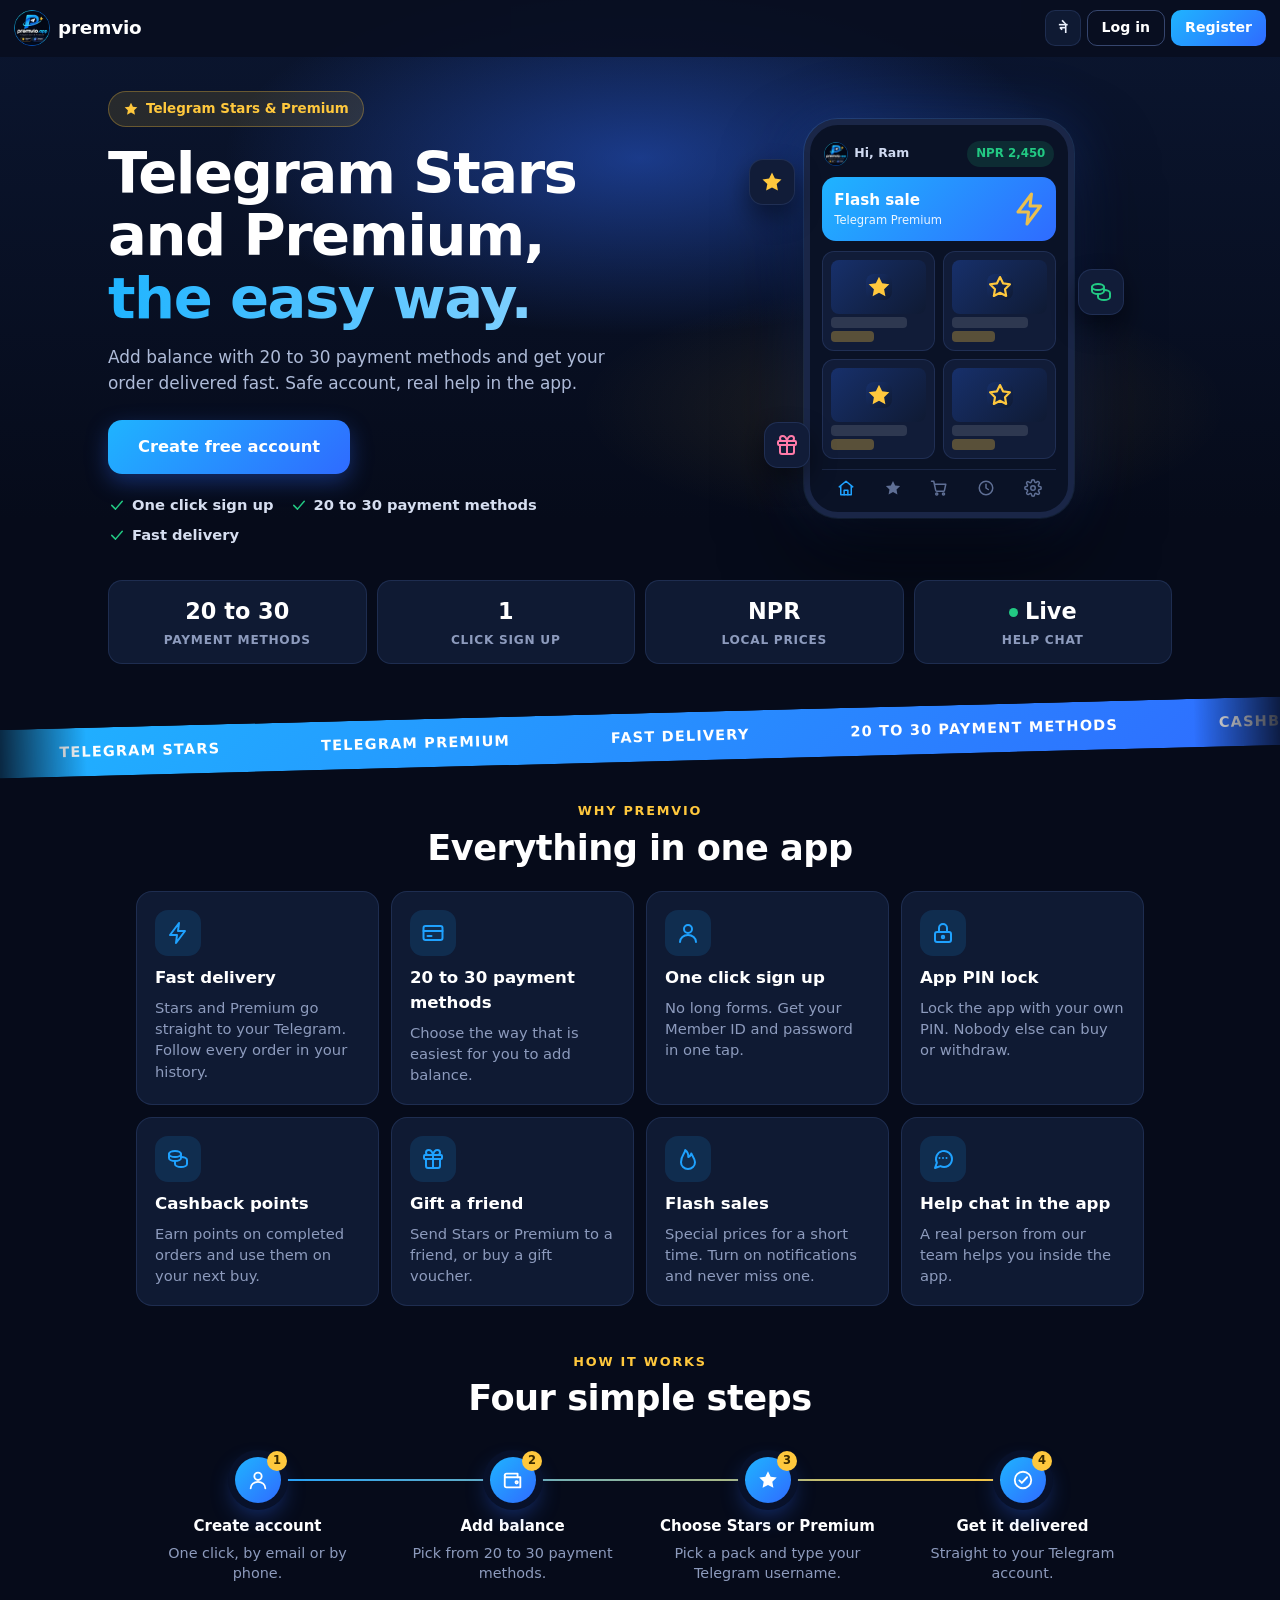
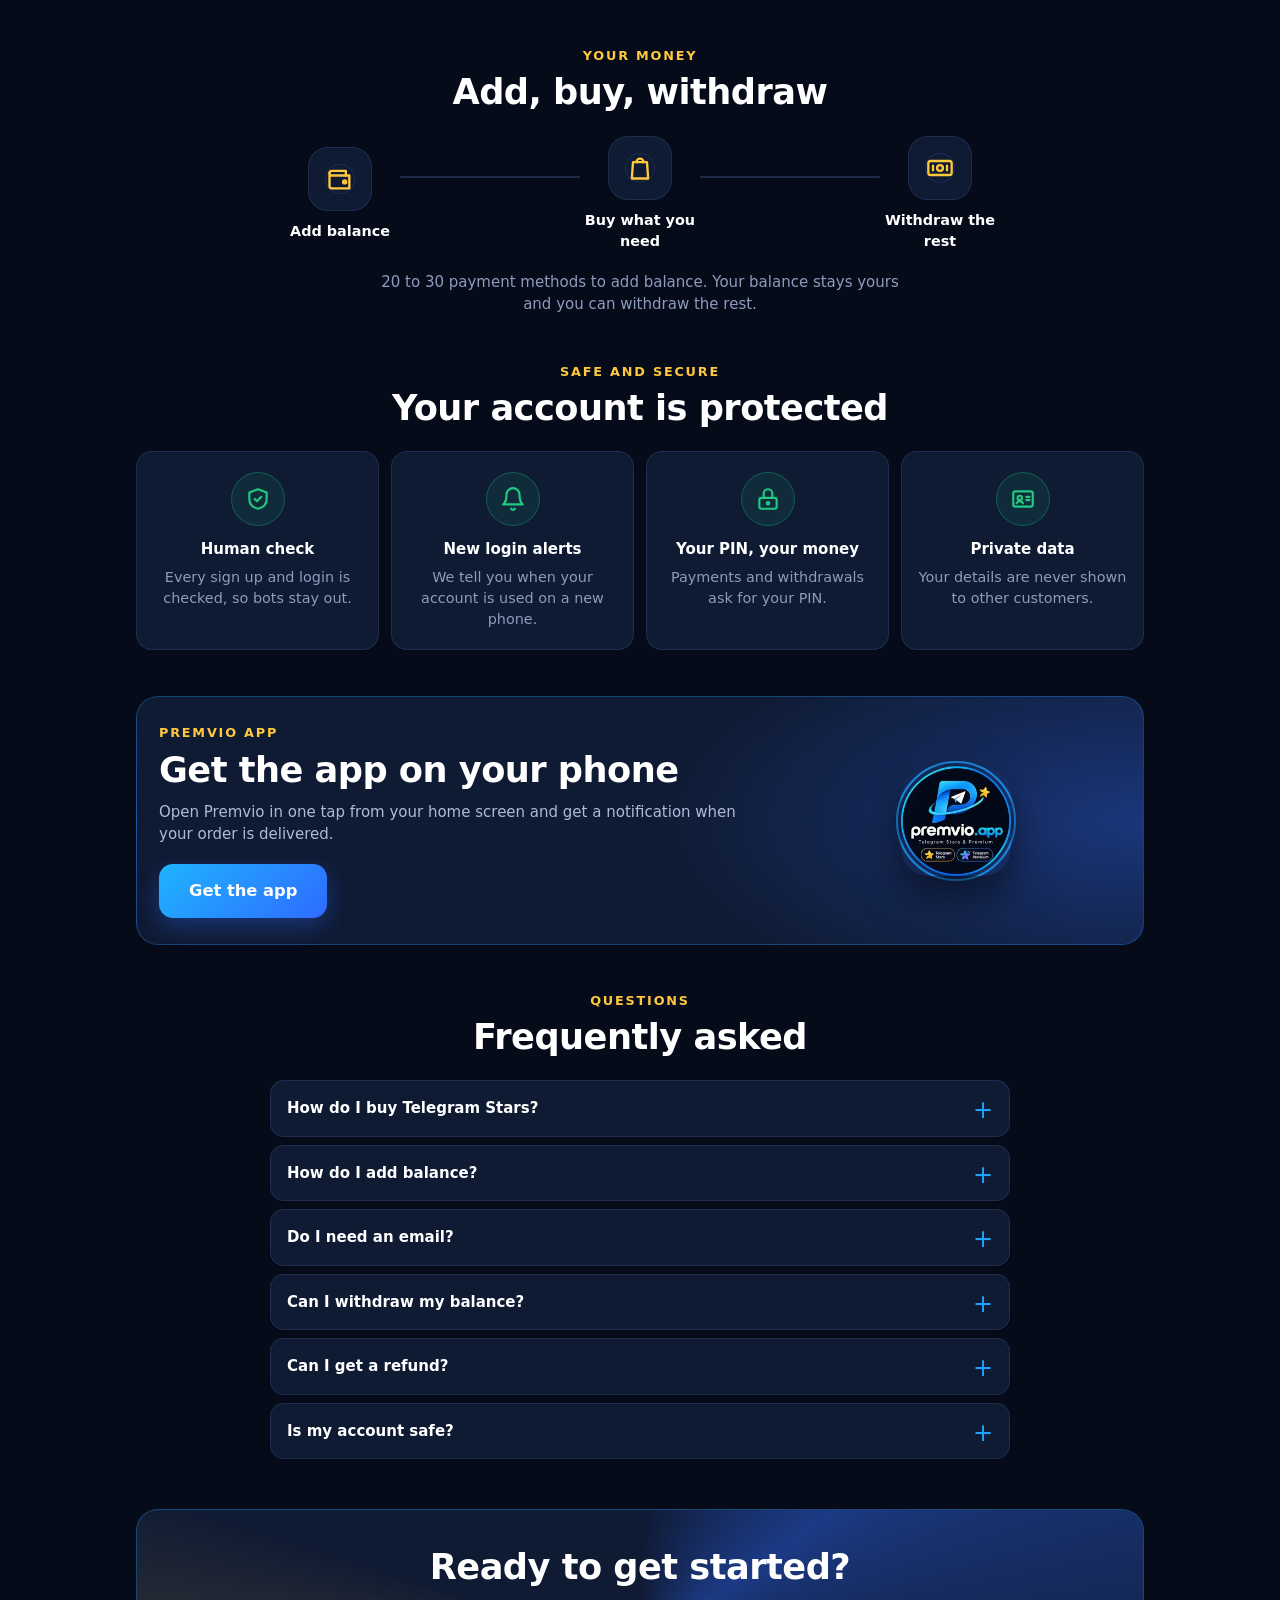
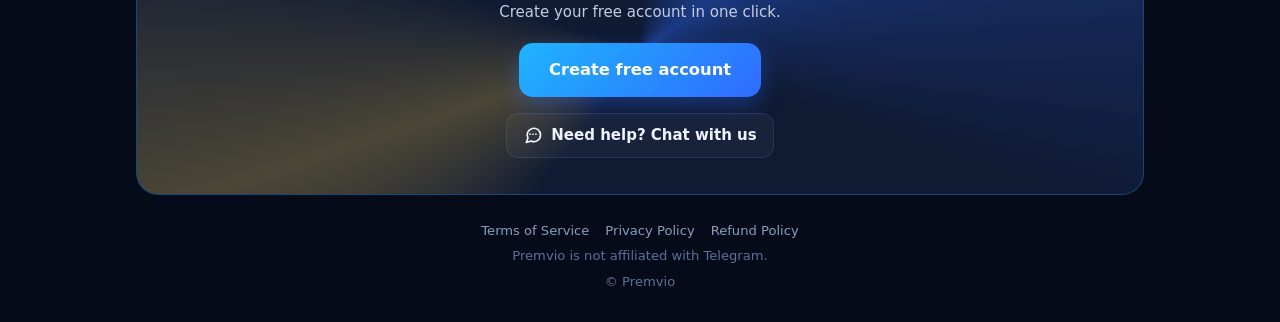
==== index.html @ 91a97bc5 "Add files via upload" ====
<!doctype html>
<html lang="en" data-theme="dark">
<head>
<meta charset="utf-8">
<meta http-equiv="Content-Security-Policy" content="default-src 'self'; script-src 'self' 'unsafe-inline' https://challenges.cloudflare.com https://cdn.jsdelivr.net; style-src 'self' 'unsafe-inline' https://fonts.googleapis.com; font-src 'self' data: https://fonts.gstatic.com; img-src 'self' data: blob: https:; connect-src 'self' https://ayectzhcjtlkehhkaqau.supabase.co wss://ayectzhcjtlkehhkaqau.supabase.co https://challenges.cloudflare.com https://cdn.jsdelivr.net; frame-src https://challenges.cloudflare.com; worker-src 'self'; manifest-src 'self'; object-src 'none'; base-uri 'self'; form-action 'self'">
<meta name="viewport" content="width=device-width, initial-scale=1, viewport-fit=cover">
<meta name="theme-color" content="#060b1a">
<link rel="icon" href="icon-192.png">
<link rel="apple-touch-icon" href="apple-touch-icon.png">
<link rel="preconnect" href="https://fonts.googleapis.com">
<link href="https://fonts.googleapis.com/css2?family=Plus+Jakarta+Sans:wght@400;600;700;800&display=swap" rel="stylesheet">
<style>body{background:#060b1a;color:#eef3ff}</style>
<script>
function pvOffline(){var r=document.getElementById('root');if(!r)return;r.innerHTML='<div class="offline-screen" style="min-height:80vh;display:grid;place-items:center;text-align:center;font-family:system-ui,sans-serif;color:#eef3ff"><div><svg viewBox="0 0 24 24" width="48" height="48" fill="none" stroke="#8d9bbd" stroke-width="2" stroke-linecap="round" stroke-linejoin="round"><path d="M2 2l20 20"/><path d="M8.5 16.4a5 5 0 0 1 7 0"/><path d="M5 12.9a10 10 0 0 1 5.2-2.8"/><path d="M19 12.9a10 10 0 0 0-2.6-1.8"/><path d="M2 8.8a15 15 0 0 1 4.2-2.7"/><path d="M22 8.8A15 15 0 0 0 11 4.4"/><circle cx="12" cy="20" r="1"/></svg><p style="margin:12px 0 0;font-weight:700">No internet connection</p></div></div>';window.pvDead=true;window.addEventListener('online',function(){location.reload();});}
function pvFatal(m){var r=document.getElementById('root');if(!r)return;var lg=window.PV_LOGO||'img/logo.png';r.innerHTML='<div class="oops-screen" style="min-height:85vh;display:grid;place-items:center;padding:24px 16px;text-align:center;font-family:system-ui,-apple-system,Segoe UI,Roboto,sans-serif;color:#eef3ff"><div style="width:100%;max-width:400px;padding:30px 22px 24px;border-radius:22px;background:#0f1a33;border:1px solid rgba(255,255,255,.08);box-shadow:0 20px 60px rgba(0,0,0,.3)"><img src="'+lg+'" alt="" style="display:block;margin:0 auto;width:76px;height:76px;object-fit:contain" onerror="this.remove()"><h2 style="margin:14px 0 8px;font-size:1.25rem">Oops! Something went wrong</h2><p style="margin:0 0 20px;color:#8d9bbd;line-height:1.5">Please try again. If it keeps happening, contact Premvio support.</p><button type="button" onclick="location.reload()" style="width:100%;padding:14px;border:0;border-radius:14px;background:linear-gradient(135deg,#1fa2ff,#2b6dff);color:#fff;font-weight:800;font-size:1rem;cursor:pointer">Try again</button><details style="margin-top:16px;text-align:left;color:#8d9bbd;font-size:.8rem"><summary style="cursor:pointer;text-align:center">Details</summary><p style="margin:8px 0 0;word-break:break-word;font-family:ui-monospace,Menlo,monospace">'+String(m).replace(/&/g,'&amp;').replace(/</g,'&lt;')+'</p></details></div></div>';window.pvDead=true;pvLogErr(m);}
function pvLogErr(m){try{var c=window.PV_CONFIG;if(!c||!c.SUPABASE_URL||!window.fetch)return;var k=c.SUPABASE_ANON_KEY,t=k;try{var j=JSON.parse(localStorage.getItem('premvio-customer-login')||'null');if(j&&j.access_token&&(!j.expires_at||j.expires_at*1000>Date.now()))t=j.access_token;}catch(e){}fetch(c.SUPABASE_URL+'/rest/v1/rpc/log_client_error',{method:'POST',headers:{'Content-Type':'application/json',apikey:k,Authorization:'Bearer '+t},body:JSON.stringify({p_page:'customer',p_message:String(m).slice(0,1000),p_url:String(location.href).slice(0,300),p_device:String(navigator.userAgent).slice(0,300)})}).catch(function(){});}catch(e){}}
window.addEventListener('error',function(e){if(e.message&&!window.pvDead)pvFatal(e.message+' — '+String(e.filename||'').split('/').pop()+' line '+e.lineno);},true);
window.addEventListener('unhandledrejection',function(e){var m=(e.reason&&e.reason.message)||String(e.reason);var net=!navigator.onLine||/fetch|network|load failed/i.test(m);if(net){if(!document.querySelector('#root .card, #root .app, #root .panel, #root .auth-wrap'))pvOffline();return;}if(!document.querySelector('#root .card, #root .app, #root .panel'))pvFatal(m);});
</script>
<style>
:root{--bg: #060b1a;--bg-2: #0b1328;--card: #0f1a33;--card-2: #142243;--line: rgba(120, 160, 255, .14);--text: #eef3ff;--muted: #8d9bbd;--blue: #1fa2ff;--blue-2: #2f6bff;--grad: linear-gradient(135deg, #1fb4ff 0%, #2f6bff 100%);--gold: #ffc83d;--green: #22c983;--red: #ff5d6c;--orange: #ff9f43;--radius: 16px;--shadow: 0 10px 30px rgba(0, 0, 0, .35);--nav-h: 68px;color-scheme:dark}:root[data-theme=light]{--bg: #f2f5fc;--bg-2: #e8eef9;--card: #ffffff;--card-2: #f4f7fe;--line: rgba(30, 60, 140, .12);--text: #0c1530;--muted: #5d6a8a;--shadow: 0 8px 24px rgba(20, 40, 100, .1);color-scheme:light}*{box-sizing:border-box;-webkit-tap-highlight-color:transparent}html,body{margin:0}body{font-family:Plus Jakarta Sans,system-ui,-apple-system,Segoe UI,Roboto,sans-serif;background:var(--bg);color:var(--text);font-size:15px;line-height:1.5;min-height:100vh}a{color:var(--blue);text-decoration:none}img{max-width:100%;display:block}h1,h2,h3{margin:0 0 .4em;line-height:1.2}h2{font-size:1.25rem}h3{font-size:1.05rem}p{margin:0 0 .6em}.muted{color:var(--muted)}.small{font-size:.85rem}.hidden{display:none!important}.row{display:flex;gap:10px;align-items:center}.row.wrap{flex-wrap:wrap}.between{justify-content:space-between}.grow{flex:1}.mt{margin-top:14px}.mb{margin-bottom:14px}.center{text-align:center}.mono{font-family:ui-monospace,SFMono-Regular,Menlo,monospace;letter-spacing:.04em}label{display:block;font-size:.85rem;color:var(--muted);margin:12px 0 6px;font-weight:600}input,select,textarea{width:100%;padding:13px 14px;border-radius:12px;border:1px solid var(--line);background:var(--bg-2);color:var(--text);font:inherit;outline:none;transition:border-color .15s,box-shadow .15s}textarea{min-height:96px;resize:vertical}input:focus,select:focus,textarea:focus{border-color:var(--blue);box-shadow:0 0 0 3px #1fa2ff2e}.btn{display:inline-flex;align-items:center;justify-content:center;gap:8px;padding:12px 18px;border-radius:12px;border:0;cursor:pointer;font:inherit;font-weight:700;color:#fff;background:var(--grad);transition:transform .1s,opacity .15s,filter .15s}.btn:hover{filter:brightness(1.08)}.btn:active{transform:scale(.98)}.btn:disabled{opacity:.55;cursor:not-allowed}.btn.block{width:100%}.btn.ghost{background:transparent;color:var(--text);border:1px solid var(--line)}.btn.soft{background:var(--card-2);color:var(--text)}.btn.gold{background:linear-gradient(135deg,#ffd45e,#ffaa1f);color:#241600}.btn.danger{background:var(--red)}.btn.success{background:var(--green)}.btn.sm{padding:8px 12px;font-size:.85rem;border-radius:10px}.icon-btn{width:42px;height:42px;border-radius:12px;border:1px solid var(--line);background:var(--card);color:var(--text);display:grid;place-items:center;cursor:pointer;position:relative}.icon-btn svg,.btn svg,.nav-item svg{width:20px;height:20px}.dot{position:absolute;top:6px;right:6px;min-width:16px;height:16px;padding:0 4px;border-radius:8px;background:var(--red);color:#fff;font-size:10px;font-weight:800;display:grid;place-items:center}.card{background:var(--card);border:1px solid var(--line);border-radius:var(--radius);padding:18px;box-shadow:var(--shadow)}.card+.card{margin-top:14px}.badge{display:inline-flex;align-items:center;gap:4px;font-size:.75rem;font-weight:700;padding:3px 10px;border-radius:999px;background:var(--card-2);color:var(--muted);text-transform:capitalize;white-space:nowrap}.badge.pending{background:#ff9f4326;color:var(--orange)}.badge.completed,.badge.approved,.badge.active{background:#22c98326;color:var(--green)}.badge.cancelled,.badge.rejected,.badge.expired,.badge.blocked{background:#ff5d6c26;color:var(--red)}.badge.admin{background:#ffc83d26;color:var(--gold)}.badge.agent{background:#1fa2ff26;color:var(--blue)}.auth-wrap{min-height:100vh;display:grid;place-items:center;padding:24px 16px}.auth-box{width:100%;max-width:420px}.auth-logo{width:132px;margin:0 auto 12px;filter:drop-shadow(0 10px 30px rgba(31,162,255,.35))}.tabs{display:flex;background:var(--bg-2);border-radius:12px;padding:4px;margin-bottom:8px}.tabs button{flex:1;border:0;background:transparent;color:var(--muted);padding:10px;border-radius:9px;font:inherit;font-weight:700;cursor:pointer}.tabs button.on{background:var(--card);color:var(--text);box-shadow:var(--shadow)}.captcha{display:flex;gap:10px;align-items:center}.captcha .q{flex:0 0 auto;padding:12px 14px;border-radius:12px;background:var(--card-2);font-weight:800;letter-spacing:.05em;user-select:none;border:1px dashed var(--line)}.link-btn{background:none;border:0;color:var(--blue);font:inherit;cursor:pointer;padding:0;font-weight:600}.app{max-width:560px;margin:0 auto;padding:0 16px calc(var(--nav-h) + 28px)}.topbar{position:sticky;top:0;z-index:20;display:flex;align-items:center;gap:12px;padding:12px 0;background:linear-gradient(var(--bg) 70%,transparent)}.topbar img{width:40px;height:40px}.topbar .title{font-weight:800;font-size:1.15rem}.view{animation:fade .25s ease}@keyframes fade{0%{opacity:0;transform:translateY(6px)}to{opacity:1;transform:none}}.bottom-nav{position:fixed;left:0;right:0;bottom:0;z-index:30;height:calc(var(--nav-h) + env(safe-area-inset-bottom));padding-bottom:env(safe-area-inset-bottom);background:var(--card);border-top:1px solid var(--line);display:flex;justify-content:center}.bottom-nav .inner{display:flex;width:100%;max-width:560px}.nav-item{flex:1;display:flex;flex-direction:column;align-items:center;justify-content:center;gap:3px;background:none;border:0;color:var(--muted);font:inherit;font-size:.72rem;font-weight:700;cursor:pointer}.nav-item.on{color:var(--blue)}.nav-item.on svg{filter:drop-shadow(0 0 8px rgba(31,162,255,.6))}.balance-card{position:relative;overflow:hidden;border-radius:22px;padding:20px;color:#fff;background:radial-gradient(circle at 85% 10%,rgba(255,200,61,.35),transparent 40%),var(--grad);box-shadow:0 16px 40px #2f6bff59}.balance-card .label{opacity:.85;font-size:.85rem;font-weight:600}.balance-card .amount{font-size:2rem;font-weight:800;margin:4px 0 12px;letter-spacing:-.02em}.balance-card .btn{background:#ffffff2e;backdrop-filter:blur(6px)}.balance-card .member{font-size:.8rem;opacity:.9}.products{display:grid;grid-template-columns:repeat(2,1fr);gap:12px}.product{background:var(--card);border:1px solid var(--line);border-radius:var(--radius);overflow:hidden;cursor:pointer;transition:transform .15s,border-color .15s;text-align:left;padding:0;color:inherit;font:inherit}.product:hover{transform:translateY(-2px);border-color:var(--blue)}.product .ph{aspect-ratio:1;background:var(--card-2);display:grid;place-items:center;overflow:hidden}.product .ph img{width:100%;height:100%;object-fit:cover}.product .info{padding:10px 12px 12px}.product .name{font-weight:700;font-size:.92rem;display:-webkit-box;-webkit-line-clamp:2;-webkit-box-orient:vertical;overflow:hidden}.product .price{color:var(--gold);font-weight:800;margin-top:4px}.feature{display:flex;gap:14px}.feature img{width:72px;height:72px;border-radius:12px;object-fit:cover;flex:0 0 auto}.list-item{display:flex;align-items:center;gap:12px;padding:12px 0;border-bottom:1px solid var(--line)}.list-item:last-child{border-bottom:0}.list-item .ic{width:40px;height:40px;border-radius:12px;display:grid;place-items:center;flex:0 0 auto;background:var(--card-2);font-size:1.1rem}.amt-pos{color:var(--green);font-weight:800;white-space:nowrap}.amt-neg{color:var(--red);font-weight:800;white-space:nowrap}.chips{display:flex;gap:8px;overflow-x:auto;padding-bottom:4px;margin-bottom:12px}.chip{border:1px solid var(--line);background:var(--card);color:var(--muted);padding:7px 14px;border-radius:999px;font:inherit;font-size:.85rem;font-weight:700;cursor:pointer;white-space:nowrap}.chip.on{background:var(--grad);color:#fff;border-color:transparent}.code-box{text-align:center;padding:18px;border-radius:16px;border:2px dashed var(--gold);background:#ffc83d0f}.code-box .code{font-size:2rem;font-weight:800;letter-spacing:.18em;color:var(--gold)}.setting-row{display:flex;align-items:center;justify-content:space-between;gap:12px;padding:12px 0;border-bottom:1px solid var(--line)}.setting-row:last-child{border-bottom:0}.switch{position:relative;width:50px;height:28px;flex:0 0 auto}.switch input{opacity:0;width:0;height:0}.switch span{position:absolute;inset:0;background:var(--card-2);border:1px solid var(--line);border-radius:999px;cursor:pointer;transition:.2s}.switch span:after{content:"";position:absolute;width:22px;height:22px;left:2px;top:2px;border-radius:50%;background:#fff;transition:.2s}.switch input:checked+span{background:var(--blue)}.switch input:checked+span:after{transform:translate(22px)}.empty{text-align:center;color:var(--muted);padding:34px 10px}.empty .big{font-size:2.2rem;margin-bottom:6px}.modal-bg{position:fixed;inset:0;z-index:100;background:#020612b8;display:flex;align-items:flex-end;justify-content:center;animation:fadeBg .2s}@keyframes fadeBg{0%{opacity:0}}.modal{width:100%;max-width:560px;max-height:92vh;overflow-y:auto;background:var(--card);border:1px solid var(--line);border-radius:22px 22px 0 0;padding:20px 18px calc(20px + env(safe-area-inset-bottom));animation:up .25s ease}@keyframes up{0%{transform:translateY(40px);opacity:0}}@media(min-width:700px){.modal-bg{align-items:center}.modal{border-radius:22px}}.modal .close{float:right}.modal .hero{width:100%;max-height:300px;object-fit:cover;border-radius:14px;margin-bottom:14px}#toasts{position:fixed;top:14px;left:50%;transform:translate(-50%);z-index:200;display:grid;gap:8px;width:min(92vw,420px)}.toast{background:var(--card);color:var(--text);border:1px solid var(--line);border-left:4px solid var(--blue);padding:12px 14px;border-radius:12px;box-shadow:var(--shadow);font-weight:600;animation:up .2s}.toast.error{border-left-color:var(--red)}.toast.success{border-left-color:var(--green)}.loader{width:28px;height:28px;border:3px solid var(--line);border-top-color:var(--blue);border-radius:50%;animation:spin .8s linear infinite;margin:30px auto}@keyframes spin{to{transform:rotate(360deg)}}.panel{display:flex;min-height:100vh}.sidebar{width:250px;flex:0 0 auto;background:var(--card);border-right:1px solid var(--line);padding:18px 12px;position:sticky;top:0;height:100vh;overflow-y:auto}.sidebar .brand{display:flex;align-items:center;gap:10px;padding:0 8px 18px;font-weight:800}.sidebar .brand img{width:40px}.side-link{display:flex;align-items:center;gap:10px;width:100%;padding:11px 12px;border-radius:10px;border:0;background:none;color:var(--muted);font:inherit;font-weight:700;cursor:pointer;text-align:left}.side-link:hover{background:var(--card-2);color:var(--text)}.side-link.on{background:var(--grad);color:#fff}.side-link .count{margin-left:auto;background:var(--red);color:#fff;border-radius:999px;font-size:.7rem;padding:1px 7px}.panel-main{flex:1;min-width:0;padding:22px}.panel-top{display:flex;align-items:center;gap:12px;margin-bottom:18px}.panel-top h1{font-size:1.4rem;margin:0}.menu-btn{display:none}.stats{display:grid;grid-template-columns:repeat(auto-fill,minmax(180px,1fr));gap:12px}.stat{background:var(--card);border:1px solid var(--line);border-radius:var(--radius);padding:16px}.stat .k{color:var(--muted);font-size:.8rem;font-weight:700}.stat .v{font-size:1.5rem;font-weight:800;margin-top:4px}.table-wrap{overflow-x:auto;border-radius:var(--radius);border:1px solid var(--line);background:var(--card)}table{width:100%;border-collapse:collapse;font-size:.9rem}th,td{padding:11px 12px;text-align:left;border-bottom:1px solid var(--line);vertical-align:middle}th{color:var(--muted);font-size:.75rem;text-transform:uppercase;letter-spacing:.05em;background:var(--card-2);white-space:nowrap}tr:last-child td{border-bottom:0}td .btn+.btn{margin-left:6px}.thumb{width:44px;height:44px;border-radius:10px;object-fit:cover;background:var(--card-2)}.toolbar{display:flex;gap:10px;flex-wrap:wrap;align-items:center;margin-bottom:14px}.toolbar input,.toolbar select{width:auto;flex:1;min-width:160px}.grid-2{display:grid;grid-template-columns:1fr 1fr;gap:12px}@media(max-width:860px){.sidebar{position:fixed;left:0;top:0;z-index:50;transform:translate(-100%);transition:transform .25s;box-shadow:var(--shadow)}.sidebar.open{transform:none}.menu-btn{display:grid}.panel-main{padding:16px}.grid-2{grid-template-columns:1fr}}.qr-box{background:#fff;border-radius:14px;padding:12px;width:220px;height:220px;margin:10px auto;display:grid;place-items:center}.qr-box img{width:196px;height:196px}.otp{font-family:ui-monospace,Menlo,monospace;font-size:1.6rem;letter-spacing:.5em;text-align:center}.steps{padding-left:20px;margin:8px 0}.steps li{margin:6px 0}.doc-preview{margin-top:10px;border-radius:12px;max-height:220px;object-fit:contain;background:var(--bg-2);width:100%}.sec-ask{text-align:center;padding:16px 12px;border:1px solid rgba(255,92,92,.45);background:#ff5c5c12;border-radius:14px}.sec-ask .big{font-size:2rem}.sec-ask b{display:block;color:var(--red);font-size:1.02rem;margin-top:4px}.photo-ask{border:1px dashed var(--orange);background:#ff9f4312;border-radius:12px;padding:12px;margin-top:12px}.badge.refunded{background:#1fa2ff26;color:var(--blue)}.badge.requested{background:#ff9f4326;color:var(--orange)}.refund-box{margin-top:6px;padding:8px 10px;border-radius:10px;background:var(--card-2);font-size:.82rem}.search-box{position:relative;margin:10px 0 14px}.search-box svg{position:absolute;left:13px;top:50%;transform:translateY(-50%);width:18px;height:18px;color:var(--muted);pointer-events:none}.search-box input{padding-left:40px;padding-right:40px}.search-box .clear{position:absolute;right:6px;top:50%;transform:translateY(-50%);width:32px;height:32px;border:0;border-radius:8px;background:transparent;color:var(--muted);cursor:pointer;display:grid;place-items:center}.search-box .clear svg{position:static;transform:none}.ac{position:relative}.ac-list{position:absolute;left:0;right:0;top:calc(100% + 4px);z-index:60;max-height:240px;overflow-y:auto;background:var(--card);border:1px solid var(--line);border-radius:12px;box-shadow:var(--shadow);padding:4px}.ac-item{display:block;width:100%;text-align:left;padding:10px 12px;border:0;background:none;color:var(--text);font:inherit;border-radius:9px;cursor:pointer}.ac-item:hover,.ac-item.on{background:var(--card-2)}.ac-item b{color:var(--blue)}.ac-empty{padding:10px 12px;color:var(--muted);font-size:.9rem}.btn.deposit{background:linear-gradient(135deg,#2ee59d,#16b46f);color:#04220f}.btn.withdraw{background:linear-gradient(135deg,#ff6b78,#e23a4b);color:#fff}.money-actions{display:grid;grid-template-columns:1fr 1fr;gap:10px}.bars{display:flex;align-items:flex-end;gap:8px;height:170px;padding:10px 4px 0}.bars .b{flex:1;display:flex;flex-direction:column;align-items:center;justify-content:flex-end;height:100%;gap:6px;min-width:0}.bars .col{width:100%;max-width:38px;border-radius:8px 8px 3px 3px;background:var(--grad);min-height:3px;position:relative}.bars .val{font-size:.68rem;color:var(--muted);font-weight:700;white-space:nowrap}.bars .day{font-size:.7rem;color:var(--muted)}.field-row{border:1px solid var(--line);border-radius:12px;padding:12px;margin-top:10px;background:var(--bg-2)}.field-row .row input,.field-row .row select{padding:10px 12px}.info-grid{display:grid;grid-template-columns:repeat(auto-fill,minmax(160px,1fr));gap:10px}.info-grid div{background:var(--card-2);border-radius:12px;padding:10px 12px}.info-grid .k{font-size:.75rem;color:var(--muted);font-weight:700}.info-grid .v{font-weight:700;word-break:break-word}.kv{font-size:.82rem}.kv span{color:var(--muted)}.back-link{display:inline-flex;align-items:center;gap:6px;margin-bottom:12px}.agent-ui{--bg: #0a0e13;--bg-2: #0f151c;--card: #121a22;--card-2: #19232d;--line: rgba(110, 231, 190, .13);--text: #e8f1ee;--muted: #84968f;--blue: #14d9a4;--blue-2: #0ea5a4;--grad: linear-gradient(135deg, #19e3ad 0%, #0ea5a4 100%);--radius: 12px;--shadow: 0 8px 22px rgba(0, 0, 0, .4);--mono: "JetBrains Mono", ui-monospace, SFMono-Regular, Menlo, monospace;font-family:Space Grotesk,system-ui,sans-serif;background:radial-gradient(1200px 500px at 100% -10%,rgba(20,217,164,.08),transparent 60%),repeating-linear-gradient(0deg,transparent 0 31px,rgba(255,255,255,.018) 31px 32px),var(--bg);background-attachment:fixed}.agent-ui .mono,.agent-ui .num,.agent-ui .amt-pos,.agent-ui .amt-neg{font-family:var(--mono);letter-spacing:0}.agent-ui .card{border-radius:12px;box-shadow:none}.agent-ui .btn{border-radius:10px;letter-spacing:.01em}.agent-ui input,.agent-ui select{border-radius:10px}.agent-ui .auth-logo{filter:drop-shadow(0 10px 30px rgba(20,217,164,.3))}.agent-ui .tabs{background:transparent;border-bottom:1px solid var(--line);border-radius:0;padding:0;gap:4px}.agent-ui .tabs button{border-radius:0;padding:12px 4px;white-space:nowrap;border-bottom:2px solid transparent;font-weight:600}.agent-ui .tabs button.on{background:transparent;box-shadow:none;color:var(--blue);border-bottom-color:var(--blue)}.desk-head{display:flex;align-items:center;gap:12px;padding:14px 0 12px;position:sticky;top:0;z-index:20;background:linear-gradient(var(--bg) 75%,transparent)}.desk-head img{width:38px;height:38px}.desk-tag{font-family:var(--mono);font-size:.66rem;font-weight:800;letter-spacing:.16em;color:#04140f;background:var(--grad);padding:3px 8px;border-radius:6px}.desk-name{font-weight:700;font-size:1.05rem;line-height:1.2}.desk-sub{font-size:.78rem;color:var(--muted);font-family:var(--mono)}.desk-head .icon-btn{border-radius:10px}.register{position:relative;border:1px solid var(--line);border-radius:14px;overflow:hidden;margin-bottom:14px;background:linear-gradient(180deg,#0f1a17,#0d1419)}.register:before{content:"";position:absolute;inset:0 auto 0 0;width:4px;background:var(--grad)}.register .top{padding:16px 18px 12px 22px}.register .lbl{font-size:.7rem;letter-spacing:.14em;text-transform:uppercase;color:var(--muted);font-weight:600}.register .big{font-family:var(--mono);font-weight:800;font-size:2.1rem;color:#b8ffe8;margin-top:2px;text-shadow:0 0 22px rgba(20,217,164,.35);white-space:nowrap;overflow:hidden;text-overflow:ellipsis}.register .big small{font-size:.9rem;color:var(--muted);margin-right:6px;text-shadow:none}.register .hint{font-size:.78rem;color:var(--muted);margin-top:4px}.register .strip{display:grid;grid-template-columns:1fr 1fr;border-top:1px dashed var(--line)}.register .strip>div{padding:10px 18px 12px 22px}.register .strip>div+div{border-left:1px dashed var(--line);padding-left:18px}.register .strip .k{font-size:.68rem;letter-spacing:.1em;text-transform:uppercase;color:var(--muted)}.register .strip .v{font-family:var(--mono);font-weight:700;font-size:1rem;margin-top:2px}.register .strip .v.in{color:var(--green)}.register .strip .v.out{color:var(--red)}.register .strip .c{font-family:var(--mono);font-size:.72rem;color:var(--muted)}.tiles{display:grid;grid-template-columns:1fr 1fr;gap:10px;margin-bottom:16px}.tile{display:flex;flex-direction:column;align-items:flex-start;gap:10px;padding:16px;border-radius:14px;cursor:pointer;border:1px solid;font:inherit;text-align:left;transition:transform .1s,filter .15s}.tile:active{transform:scale(.98)}.tile:hover{filter:brightness(1.1)}.tile .ti{width:40px;height:40px;border-radius:10px;display:grid;place-items:center}.tile .ti svg{width:22px;height:22px}.tile b{font-size:1.05rem}.tile span{font-size:.78rem;opacity:.8}.tile.deposit{background:#22c9831a;border-color:#22c98359;color:#b6f5d8}.tile.deposit .ti{background:var(--green);color:#03200f}.tile.withdraw{background:#ff5d6c1a;border-color:#ff5d6c59;color:#ffd0d5}.tile.withdraw .ti{background:var(--red);color:#fff}.tile.on{outline:2px solid currentColor;outline-offset:2px}.agent-ui input[name=code],.agent-ui input[name=amount]{font-family:var(--mono);font-size:1.15rem;letter-spacing:.08em}.agent-ui .code-box{border-color:var(--blue);background:#14d9a40f}.agent-ui .code-box .code{color:#b8ffe8;font-family:var(--mono)}.agent-ui .setting-row b{font-weight:600}.agent-ui .list-item .ic{border-radius:10px}.agent-ui .avatar-btn{width:44px;height:44px;flex:0 0 auto;border-radius:50%;border:2px solid transparent;cursor:pointer;font-size:1.45rem;display:grid;place-items:center;background:linear-gradient(var(--card),var(--card)) padding-box,var(--grad) border-box;box-shadow:0 0 0 4px #14d9a414;transition:transform .12s}.agent-ui .avatar-btn:active{transform:scale(.94)}.agent-ui .eye{background:none;border:0;cursor:pointer;font-size:1rem;opacity:.75;padding:2px 4px}.agent-ui .eye:hover{opacity:1}.recent-head{display:flex;align-items:center;justify-content:space-between;margin:2px 0 8px}.recent-head b{font-size:.8rem;letter-spacing:.12em;text-transform:uppercase;color:var(--muted)}.all-btn{display:inline-flex;align-items:center;gap:8px;border:1px solid var(--line);background:var(--card);color:var(--blue);font:inherit;font-weight:700;font-size:.85rem;padding:7px 12px;border-radius:999px;cursor:pointer;transition:gap .15s,background .15s}.all-btn span{display:inline-grid;place-items:center;width:22px;height:22px;border-radius:50%;background:var(--grad);color:#04140f;font-weight:800}.all-btn:hover{gap:12px;background:var(--card-2)}.all-btn.block-all{width:100%;justify-content:center;margin-top:10px}.agent-ui .recent{padding:6px 14px}.agent-ui .ic.tx-in{background:#22c98324;color:var(--green);font-weight:800}.agent-ui .ic.tx-out{background:#ff5d6c24;color:var(--red);font-weight:800}.screen-head{display:flex;align-items:center;gap:12px;margin:4px 0 14px}.back-btn{width:42px;height:42px;border-radius:12px;border:1px solid var(--line);background:var(--card);color:var(--text);font-size:1.25rem;cursor:pointer;display:grid;place-items:center;transition:transform .12s,border-color .15s}.back-btn:hover{border-color:var(--blue)}.back-btn:active{transform:translate(-3px)}.slide-in{animation:slideIn .28s cubic-bezier(.2,.8,.2,1)}@keyframes slideIn{0%{opacity:0;transform:translate(28px)}to{opacity:1;transform:none}}.fade-in{animation:fade .25s ease}.profile-card{text-align:left}.big-avatar{width:88px;height:88px;margin:4px auto 0;border-radius:50%;display:grid;place-items:center;font-size:2.8rem;background:linear-gradient(var(--card-2),var(--card-2)) padding-box,var(--grad) border-box;border:3px solid transparent;box-shadow:0 0 30px #14d9a440}.bal-pill{display:inline-flex;align-items:center;gap:8px;padding:5px 5px 5px 12px;border-radius:999px;text-decoration:none;background:var(--card);border:1px solid var(--line);color:var(--gold);font-weight:800;font-size:.85rem;white-space:nowrap;transition:border-color .15s,transform .1s}.bal-pill:hover{border-color:var(--gold)}.bal-pill:active{transform:scale(.97)}.bal-pill i{font-style:normal;width:28px;height:28px;border-radius:50%;display:grid;place-items:center;font-size:1.15rem;background:linear-gradient(135deg,#2ee59d,#16b46f);color:#04220f;font-weight:900;box-shadow:0 4px 12px #22c98359}.wallet-btns{display:grid;gap:10px}.wbtn{display:flex;align-items:center;gap:14px;padding:14px;border-radius:14px;text-decoration:none;color:var(--text);border:1px solid;transition:transform .1s,filter .15s}.wbtn:active{transform:scale(.99)}.wbtn:hover{filter:brightness(1.1)}.wbtn .wi{width:44px;height:44px;border-radius:12px;display:grid;place-items:center;flex:0 0 auto}.wbtn .wi svg{width:22px;height:22px}.wbtn b{display:block;font-size:1.02rem}.wbtn small{color:var(--muted)}.wbtn em{margin-left:auto;font-style:normal;font-size:1.6rem;opacity:.6}.wbtn.dep{background:#22c98314;border-color:#22c9834d}.wbtn.dep .wi{background:var(--green);color:#03200f}.wbtn.wd{background:#ff5d6c14;border-color:#ff5d6c4d}.wbtn.wd .wi{background:var(--red);color:#fff}.id-row{display:flex;align-items:center;justify-content:space-between;gap:10px;padding:10px 12px;border-radius:12px;background:var(--card-2)}.id-big{font-size:1.25rem;font-weight:800;letter-spacing:.06em}@media(max-width:360px){.topbar .small.muted#hello{display:none}.bal-pill{font-size:.78rem}}.nav-item{position:relative}.nav-badge{position:absolute;top:6px;left:calc(50% + 6px);min-width:18px;height:18px;padding:0 5px;border-radius:9px;background:var(--gold);color:#241600;font-style:normal;font-size:11px;font-weight:800;display:grid;place-items:center}.product{-webkit-touch-callout:none;user-select:none;-webkit-user-select:none;touch-action:manipulation;transition:transform .15s,border-color .15s}.product.pressing{transform:scale(.95);border-color:var(--gold)}.press-hint{margin:-6px 0 10px}.buy-row{display:grid;grid-template-columns:1fr 1.3fr;gap:10px}.qty-row{display:grid;grid-template-columns:48px 1fr 48px;gap:8px}.qty-row input{text-align:center;font-weight:800;font-size:1.1rem}.qbtn{border-radius:12px;border:1px solid var(--line);background:var(--card-2);color:var(--text);font-size:1.4rem;font-weight:700;cursor:pointer}.cart-list{padding:4px 14px}.cart-item{display:flex;gap:12px;align-items:flex-start;padding:14px 0;border-bottom:1px solid var(--line)}.cart-item:last-child{border-bottom:0}.cart-item.bad{opacity:.8}.cart-ph{width:56px;height:56px;border-radius:12px;overflow:hidden;background:var(--card-2);display:grid;place-items:center;flex:0 0 auto}.cart-ph img{width:100%;height:100%;object-fit:cover}.cart-sub{font-weight:800;color:var(--gold);white-space:nowrap}.add-more{display:block;text-align:center;padding:12px;margin:10px 0;border:1px dashed var(--line);border-radius:14px;font-weight:700}.cart-sum .row{padding:6px 0}.cart-sum .total-row{border-top:1px solid var(--line);margin-top:6px;padding-top:12px;font-size:1.15rem}.cart-sum .total-row b{color:var(--gold);font-size:1.3rem}.cart-item .btn{white-space:nowrap}.cart-item .grow{min-width:0}.pm-card{display:flex;gap:12px;align-items:flex-start;padding:12px 0;border-bottom:1px solid var(--line)}.pm-card:last-child{border-bottom:0}.pm-card.off{opacity:.55}.pm-logo{width:52px;height:52px;border-radius:12px;background:#fff;display:grid;place-items:center;overflow:hidden;flex:0 0 auto;border:1px solid var(--line);color:#0c1530;font-weight:800;font-size:.8rem}.pm-logo img{width:100%;height:100%;object-fit:contain}.pm-logo.big{width:72px;height:72px}.pm-details{white-space:pre-wrap;display:-webkit-box;-webkit-line-clamp:2;-webkit-box-orient:vertical;overflow:hidden}.pm-actions{display:flex;gap:6px;flex-wrap:wrap;justify-content:flex-end}.pm-grid{display:grid;grid-template-columns:repeat(3,1fr);gap:10px}.pm-tile{display:flex;flex-direction:column;align-items:center;gap:8px;padding:12px 6px;border-radius:14px;cursor:pointer;background:var(--card);border:2px solid var(--line);color:var(--text);font:inherit;transition:border-color .15s,transform .1s}.pm-tile:active{transform:scale(.97)}.pm-tile.on{border-color:var(--blue);box-shadow:0 0 0 3px #1fa2ff26}.pm-tile .pm-logo{width:54px;height:54px}a.pm-tile{text-decoration:none;position:relative}.pm-tile .pm-tg{position:absolute;top:6px;right:6px;width:20px;height:20px;border-radius:50%;background:#229ed9;color:#fff;display:grid;place-items:center;padding:4px;box-sizing:border-box}.pm-tile .pm-tg svg{width:100%;height:100%}#tgBox{padding:2px 0 6px}.pm-name{font-size:.82rem;font-weight:700;text-align:center;line-height:1.2;word-break:break-word}.pm-panel .pm-logo{width:46px;height:46px}.pm-info{white-space:pre-wrap;padding:12px;border-radius:12px;background:var(--card-2);font-weight:600;border-left:3px solid var(--blue)}input[type=file]{padding:8px;cursor:pointer}input[type=file]::file-selector-button{border:0;padding:10px 14px;margin-right:12px;border-radius:10px;cursor:pointer;background:var(--grad);color:#fff;font:inherit;font-weight:700}.ticker{display:flex;align-items:center;gap:8px;margin:4px 0 10px;padding:8px 10px;border-radius:12px;background:#ffc83d1a;border:1px solid rgba(255,200,61,.35);overflow:hidden}.ticker .tk-ic{flex:none;font-size:1rem}.tk-track{flex:1;overflow:hidden;white-space:nowrap;position:relative}.tk-move{display:inline-block;white-space:nowrap;font-weight:700;font-size:.9rem;color:var(--text);animation:tk-ltr 15s linear infinite;will-change:transform}.tk-move.rtl{animation-name:tk-rtl}.ticker:hover .tk-move,.ticker:active .tk-move{animation-play-state:paused}@keyframes tk-ltr{0%{transform:translate(-100%)}to{transform:translate(var(--tw, 100vw))}}@keyframes tk-rtl{0%{transform:translate(var(--tw, 100vw))}to{transform:translate(-100%)}}@media(prefers-reduced-motion:reduce){.tk-move{animation:none;white-space:normal}.tk-track{white-space:normal}}.sec-title{margin:14px 0 8px;font-size:1rem}.product .ph{position:relative}.product.pinned{border-color:#ffc83d8c}.pin-badge{position:absolute;top:8px;left:8px;max-width:calc(100% - 16px);overflow:hidden;text-overflow:ellipsis;white-space:nowrap;background:var(--gold);color:#241600;font-size:.7rem;font-weight:800;padding:3px 8px;border-radius:999px;box-shadow:0 2px 8px #00000040}.pin-col{white-space:nowrap}.product{display:flex;flex-direction:column;justify-content:flex-start}.product .ph,.product .info{width:100%}.mk-ui{--grad: linear-gradient(135deg, #ff5fa2 0%, #8b5cff 100%);--blue: #b07cff}.mk-tag{background:var(--grad);color:#fff;font-size:.7rem;font-weight:800;letter-spacing:.08em;padding:4px 10px;border-radius:999px}.badge.marketing{background:#b07cff29;color:#c9a6ff}.stat .up{color:var(--green);font-weight:800}.stat .down{color:var(--red);font-weight:800}.stat .small{margin-top:4px}.mk-bars{gap:3px}.mk-bars .col{max-width:30px}.mk-two{align-items:start}.mk-two>.card{margin:0}.hbar{padding:8px 0;border-bottom:1px solid var(--line)}.hbar:last-child{border-bottom:0}.hbar .track{height:8px;border-radius:99px;background:var(--card-2);margin:6px 0 4px;overflow:hidden}.hbar .track i{display:block;height:100%;border-radius:99px;background:var(--grad)}.mk-products{display:grid;grid-template-columns:repeat(auto-fill,minmax(170px,1fr));gap:12px;margin-top:12px}.mk-prod{background:var(--card);border:1px solid var(--line);border-radius:var(--radius);overflow:hidden}.mk-prod.pinned{border-color:#ffc83d8c}.mk-prod .ph{aspect-ratio:4 / 3;background:var(--card-2);display:grid;place-items:center;position:relative;overflow:hidden}.mk-prod .ph img{width:100%;height:100%;object-fit:cover}.mk-prod .info{padding:10px 12px 12px}.mk-prod .name{font-weight:700;font-size:.92rem}.mk-prod .price{color:var(--gold);font-weight:800;margin-top:2px}.push-prev{display:flex;gap:10px;align-items:flex-start;padding:12px;border-radius:14px;background:var(--card-2);border:1px solid var(--line)}.push-prev img{width:36px;height:36px;border-radius:9px}.push-prev .pt{font-weight:700;margin-top:2px;word-break:break-word}.push-prev .pb{color:var(--muted);word-break:break-word;white-space:pre-wrap}@media(max-width:860px){.mk-two{grid-template-columns:1fr}}.side-link svg{width:20px;height:20px;flex:none}.mk-ui .stats{grid-template-columns:repeat(auto-fill,minmax(150px,1fr))}@media(max-width:480px){.mk-ui .stat .v{font-size:1.2rem}.mk-ui .stat{padding:12px}.mk-bars .val{display:none}}.dp-app{padding-bottom:40px}.dp-id{border:1px solid var(--line);border-radius:14px;padding:16px;margin:4px 0 18px;background:linear-gradient(135deg,#19e3ad24,#0ea5a40d),var(--card)}.dp-id .k{font-size:.72rem;letter-spacing:.12em;text-transform:uppercase;color:var(--muted);font-weight:700}.dp-id .v{font-size:1.7rem;font-weight:800;color:var(--blue);margin-top:2px}.dp-id .dp-bal{margin-top:12px;padding-top:12px;border-top:1px dashed var(--line)}.dp-id .dp-bal b{font-family:var(--mono)}.dp-h{margin:0 0 10px;font-size:1rem}.dp-app .pm-grid{margin-bottom:22px}.dp-done{text-align:center;padding:28px 18px}.dp-done h2{margin:14px 0 6px}.dp-check{width:76px;height:76px;margin:0 auto;border-radius:50%;display:grid;place-items:center;font-size:2.4rem;font-weight:800;color:#04140f;background:var(--grad);box-shadow:0 0 0 10px #14d9a41f;animation:dp-pop .45s ease-out}@keyframes dp-pop{0%{transform:scale(.4);opacity:0}to{transform:scale(1);opacity:1}}@media(prefers-reduced-motion:reduce){.dp-check{animation:none}}.tile-wide{display:flex;align-items:center;gap:12px;padding:14px 16px;margin:-6px 0 18px;border-radius:14px;text-decoration:none;background:#14d9a414;border:1px dashed rgba(20,217,164,.45);color:var(--text)}.tile-wide .ti{width:40px;height:40px;border-radius:10px;display:grid;place-items:center;background:var(--grad);color:#04140f;flex:none}.tile-wide .ti svg{width:22px;height:22px}.tile-wide span{font-size:.78rem;color:var(--muted)}.tile-wide em{font-style:normal;font-size:1.3rem;color:var(--blue)}.tile-wide:active{transform:scale(.98)}.dp-back{display:inline-block;margin:0 0 10px;color:var(--muted);font-size:.85rem;text-decoration:none}.dp-back:hover{color:var(--blue)}.seg{display:flex;gap:8px;flex-wrap:wrap;margin-bottom:8px}.seg label{display:flex;align-items:center;gap:8px;margin:0;padding:10px 14px;border:1px solid var(--line);border-radius:10px;color:var(--text);cursor:pointer}.seg input{width:auto;margin:0}.ag-list{max-height:240px;overflow-y:auto;border:1px solid var(--line);border-radius:10px;margin-top:8px}.ag-row{display:flex;align-items:center;gap:10px;margin:0;padding:9px 12px;border-bottom:1px solid var(--line);color:var(--text);cursor:pointer}.ag-row:last-child{border-bottom:0}.ag-row input{width:auto;margin:0}.ag-row:hover{background:var(--card-2)}.promo-box{display:flex;gap:8px}.promo-box input{flex:1;text-transform:uppercase;letter-spacing:.06em;font-weight:700}.promo-box input[readonly]{border-color:var(--green);color:var(--green)}.promo-box .btn{flex:none}.promo-msg{min-height:1.2em;margin-top:6px}.gift-box{margin-top:14px;border:1px dashed rgba(255,200,61,.45);border-radius:12px;padding:10px 12px;background:#ffc83d0d}.gift-toggle{display:flex;align-items:center;gap:10px;margin:0;color:var(--text);font-weight:700;cursor:pointer}.gift-toggle input{width:20px;height:20px;margin:0;accent-color:var(--gold)}.gift-tag{color:var(--gold);font-weight:600}.product .prices{margin-top:4px;line-height:1.3}.product .prices .price{color:var(--gold);font-weight:800}.old-price{color:var(--muted);font-size:.8rem}.sale-pct{background:var(--red);color:#fff;font-size:.68rem;font-weight:800;padding:1px 6px;border-radius:6px;vertical-align:middle}.sale-cd{font-size:.72rem;font-weight:800;color:var(--red);margin-top:3px;font-variant-numeric:tabular-nums}.sale-cd.big{font-size:.95rem;margin-top:6px}.big-price .price{color:var(--gold);font-weight:800;font-size:1.3rem}.sale-badge{position:absolute;top:8px;right:8px;background:var(--red);color:#fff;font-size:.68rem;font-weight:800;padding:3px 8px;border-radius:999px}.product.onsale{border-color:#ff5d6c80}.stock-tag{display:inline-block;margin-top:4px;font-size:.7rem;font-weight:800;color:var(--orange)}.stock-tag.out{color:var(--red)}.product.soldout .ph{filter:grayscale(1);opacity:.55}.pts-toggle{display:flex;align-items:flex-start;gap:10px;margin:12px 0 0;padding:10px 12px;border-radius:12px;background:#ffc83d12;border:1px solid rgba(255,200,61,.3);color:var(--text);cursor:pointer}.pts-toggle input{width:20px;height:20px;margin:0;accent-color:var(--gold);flex:none}.pts-toggle small{display:block;font-weight:500}.ref-stats{display:grid;grid-template-columns:repeat(3,1fr);gap:8px;text-align:center}.ref-stats div{background:var(--card-2);border-radius:12px;padding:10px 4px}.ref-stats b{display:block;font-size:1.05rem}.ref-stats span{font-size:.72rem;color:var(--muted)}.pts-row{display:flex;align-items:center;justify-content:space-between;gap:10px;padding-top:14px;border-top:1px solid var(--line)}.rewards-card .pts-row:first-child{border-top:0;padding-top:0}.stars{color:var(--gold);letter-spacing:1px}.rating-line{font-size:.75rem;font-weight:700;margin-top:3px}.review{padding:10px 0;border-bottom:1px solid var(--line)}.review:last-child{border-bottom:0}.star-pick{display:flex;justify-content:center;gap:6px;margin-top:8px}.star-pick button{font-size:2.3rem;line-height:1;background:none;border:0;color:var(--line);cursor:pointer;padding:2px;transition:transform .1s,color .1s}.star-pick button.on{color:var(--gold)}.star-pick button:active{transform:scale(1.2)}.pin-screen{position:fixed;inset:0;z-index:300;background:var(--bg);display:grid;place-items:center;padding:20px}.pin-overlay{position:fixed;inset:0;z-index:400;background:#0009;display:grid;place-items:center;padding:16px;backdrop-filter:blur(4px)}.pin-card{position:relative;background:var(--card);border:1px solid var(--line);border-radius:20px;padding:22px 18px;width:100%;max-width:340px}.pin-card .close{position:absolute;top:10px;right:10px}.pin-pad{text-align:center;width:100%;max-width:300px;margin:0 auto}.pin-pad h2{margin:6px 0 2px}.pin-logo{width:72px;height:72px;margin-bottom:6px}.pin-dots{display:flex;justify-content:center;gap:16px;margin:18px 0 6px}.pin-dots i{width:16px;height:16px;border-radius:50%;border:2px solid var(--muted);transition:background .1s,border-color .1s}.pin-dots i.on{background:var(--gold);border-color:var(--gold)}.pin-dots.shake{animation:pin-shake .35s}@keyframes pin-shake{25%{transform:translate(-8px)}50%{transform:translate(8px)}75%{transform:translate(-4px)}}.pin-msg{color:var(--red);min-height:1.3em;margin:4px 0 10px}.pin-keys{display:grid;grid-template-columns:repeat(3,1fr);gap:10px}.pin-keys button{height:58px;border-radius:16px;border:1px solid var(--line);background:var(--card-2);color:var(--text);font:inherit;font-size:1.4rem;font-weight:700;cursor:pointer}.pin-keys button:active{background:var(--line);transform:scale(.96)}.pin-pad.busy,.busy .pin-keys{opacity:.6;pointer-events:none}.pin-input{text-align:center;letter-spacing:.6em;font-size:1.3rem;font-weight:800}.v-amounts{display:grid;grid-template-columns:repeat(auto-fill,minmax(96px,1fr));gap:8px}.v-amt{display:flex;flex-direction:column;align-items:center;gap:2px;padding:12px 6px;border-radius:14px;cursor:pointer;font:inherit;color:var(--text);background:linear-gradient(135deg,#ffc83d26,#ff9f4314);border:1px dashed rgba(255,200,61,.5)}.v-amt b{color:var(--gold)}.v-amt span{font-size:.7rem;color:var(--muted)}.v-amt:active{transform:scale(.97)}@media(prefers-reduced-motion:reduce){.pin-dots.shake{animation:none}}.empty h2{color:var(--text)}.help-link{display:flex;align-items:center;gap:12px;text-decoration:none;color:var(--text)}.help-link .hl-ic{font-size:1.6rem}.help-link em{font-style:normal;font-size:1.4rem;color:var(--muted)}.help-row{text-decoration:none;color:var(--text)}.help-row em{font-style:normal;color:var(--muted)}.chat{display:flex;flex-direction:column;gap:8px;padding:6px 0 12px}.bubble{max-width:82%;padding:9px 12px;border-radius:16px;white-space:pre-wrap;word-break:break-word;line-height:1.4}.bubble.me{align-self:flex-end;background:var(--grad);color:#fff;border-bottom-right-radius:4px}.bubble.them{align-self:flex-start;background:var(--card);border:1px solid var(--line);border-bottom-left-radius:4px}.bubble .who{font-size:.72rem;font-weight:800;color:var(--gold);margin-bottom:2px}.bubble .t{font-size:.68rem;opacity:.7;margin-top:3px;text-align:right}.chat-input{position:sticky;bottom:calc(var(--nav-h) + 8px);display:flex;gap:8px;align-items:flex-end;padding:8px;border-radius:16px;background:var(--card);border:1px solid var(--line);box-shadow:var(--shadow)}.chat-input textarea{flex:1;min-height:42px;max-height:140px;resize:none;margin:0}.chat-input .btn{flex:none;width:46px;height:42px;padding:0}.lang-seg{display:flex;border:1px solid var(--line);border-radius:10px;overflow:hidden;flex:none}.lang-seg button{border:0;background:none;color:var(--muted);font:inherit;font-weight:700;padding:7px 12px;cursor:pointer}.lang-seg button.on{background:var(--grad);color:#fff}.auth-wrap{position:relative}.auth-lang{position:absolute;top:12px;right:12px;border:1px solid var(--line);background:var(--card);color:var(--text);font:inherit;font-weight:700;padding:6px 12px;border-radius:999px;cursor:pointer}.comm-card{margin:-6px 0 16px;padding:14px 16px;border-radius:14px;background:#ffc83d12;border:1px solid rgba(255,200,61,.3)}.comm-row{display:grid;grid-template-columns:repeat(3,1fr);gap:8px;margin:10px 0 6px}.comm-row span{display:block;font-size:.72rem;color:var(--muted)}.comm-row b{color:var(--gold)}.admin-chat{max-height:55vh;overflow-y:auto;padding:10px 2px}.report-grid{display:grid;grid-template-columns:repeat(auto-fill,minmax(300px,1fr));gap:10px;margin-top:12px}.report-btn{display:flex;align-items:center;gap:12px;text-align:left;padding:14px;border-radius:14px;border:1px solid var(--line);background:var(--card);color:var(--text);font:inherit;cursor:pointer}.report-btn:hover{border-color:var(--blue)}.report-btn .ri{font-size:1.6rem}.report-btn .dl{flex:none;font-weight:800;color:var(--green);font-size:.85rem}.report-btn:disabled{opacity:.6;cursor:wait}.comm-card{margin:0 0 14px}.comm-rates{display:grid;grid-template-columns:1fr 1fr;gap:8px;margin:6px 0 8px}.comm-rates div{background:var(--card-2);border-radius:12px;padding:10px 12px}.comm-rates span{display:block;font-size:.72rem;color:var(--muted)}.comm-rates b{font-size:1.4rem;color:var(--gold)}:root{--wa-head: #1f2c34;--wa-bg: #0b141a;--wa-out: #005c4b;--wa-in: #202c33;--wa-text: #e9edef;--wa-sub: #8696a0;--wa-input: #2a3942;--wa-green: #00a884;--wa-dot: rgba(255,255,255,.035)}:root[data-theme=light]{--wa-head: #008069;--wa-bg: #efeae2;--wa-out: #d9fdd3;--wa-in: #ffffff;--wa-text: #111b21;--wa-sub: #667781;--wa-input: #ffffff;--wa-dot: rgba(0,0,0,.04)}body.wa-mode .topbar,body.wa-mode .bottom-nav{display:none!important}.wa{position:fixed;inset:0;z-index:40;display:flex;flex-direction:column;max-width:560px;margin:0 auto;background:var(--wa-bg);color:var(--wa-text)}.wa-head{display:flex;align-items:center;gap:10px;padding:10px 12px;padding-top:calc(10px + env(safe-area-inset-top));background:var(--wa-head);color:#e9edef}:root[data-theme=light] .wa-head{color:#fff}.wa-head img{width:40px;height:40px;border-radius:50%;background:#fff}.wa-head b{font-size:1.02rem}.wa-sub{font-size:.76rem;opacity:.8}.wa-back{background:none;border:0;color:inherit;font-size:1.4rem;padding:4px 6px;cursor:pointer}.wa-solved{border:1px solid rgba(255,255,255,.35);background:transparent;color:inherit;border-radius:999px;padding:6px 10px;font:inherit;font-size:.78rem;font-weight:700;cursor:pointer}.wa-topic{text-align:center;font-size:.74rem;padding:6px 12px;background:var(--wa-head);color:#e9edef;opacity:.92;border-top:1px solid rgba(255,255,255,.08)}:root[data-theme=light] .wa-topic{color:#fff}.wa-body{flex:1;overflow-y:auto;padding:10px 12px 14px;display:flex;flex-direction:column;gap:3px;background-color:var(--wa-bg);background-image:radial-gradient(var(--wa-dot) 1.2px,transparent 1.2px);background-size:18px 18px}.wa-note{align-self:center;max-width:85%;text-align:center;font-size:.72rem;padding:6px 10px;margin:4px 0 8px;border-radius:8px;background:#ffd27824;color:var(--wa-sub)}.wa-day{align-self:center;margin:8px 0 6px}.wa-day span{font-size:.72rem;padding:5px 12px;border-radius:8px;background:var(--wa-in);color:var(--wa-sub);box-shadow:0 1px 1px #00000026}.wa-msg{position:relative;max-width:80%;padding:6px 9px 18px;border-radius:10px;font-size:.95rem;line-height:1.35;box-shadow:0 1px 1px #0000002e;margin:1px 0}.wa-msg.out{align-self:flex-end;background:var(--wa-out);border-top-right-radius:3px}.wa-msg.in{align-self:flex-start;background:var(--wa-in);border-top-left-radius:3px}.wa-txt{white-space:pre-wrap;word-break:break-word;padding-right:54px}.wa-meta{position:absolute;right:8px;bottom:4px;font-size:.66rem;color:var(--wa-sub);white-space:nowrap}.wa-tick{font-style:normal}.wa-tick.sent{color:#53bdeb}.wa-closed{text-align:center;font-size:.85rem;padding:10px;background:var(--wa-in);color:var(--wa-sub)}.wa-closed .btn{margin-left:6px}.wa-input{display:flex;align-items:flex-end;gap:8px;padding:8px 10px;padding-bottom:calc(8px + env(safe-area-inset-bottom));background:transparent}.wa-input textarea{flex:1;margin:0;resize:none;min-height:44px;max-height:120px;padding:11px 16px;border-radius:22px;border:0;background:var(--wa-input);color:var(--wa-text);font-size:.95rem;box-shadow:0 1px 1px #00000026}.wa-send{flex:none;width:46px;height:46px;border-radius:50%;border:0;background:var(--wa-green);color:#fff;display:grid;place-items:center;cursor:pointer}.wa-send svg{width:20px;height:20px}.wa-send:active{transform:scale(.94)}.help-hero{text-align:center;margin:4px 0 14px}.help-hero img{width:64px;height:64px}.help-hero h2{margin:6px 0 2px}.help-topics{display:grid;gap:10px}.help-topic{display:flex;align-items:center;gap:12px;text-align:left;padding:14px;border-radius:14px;border:1px solid var(--line);background:var(--card);color:var(--text);font:inherit;cursor:pointer}.help-topic:active{transform:scale(.99)}.help-topic:hover{border-color:var(--wa-green)}.help-topic .ht-ic{font-size:1.7rem}.help-topic em{font-style:normal;color:var(--muted);font-size:1.3rem}.help-orders{display:grid;gap:8px}.help-order{display:flex;flex-direction:column;gap:2px;text-align:left;padding:10px 12px;border-radius:12px;border:1px solid var(--line);background:var(--card-2);color:var(--text);font:inherit;cursor:pointer}.help-order.on{border-color:var(--wa-green);box-shadow:0 0 0 2px #00a88440}.wa-start{background:var(--wa-green)!important;color:#fff!important}.help-hero img{display:block;margin:0 auto}.comm-wait{margin:8px 0;padding:10px 12px;border-radius:12px;background:var(--card-2)}.comm-wait b{color:var(--gold)}.comm-how{margin-top:10px}.comm-how summary{cursor:pointer;font-weight:700;font-size:.85rem;color:var(--blue)}.comm-how ul{margin:8px 0 0;padding-left:18px;line-height:1.5}.opt-grid{display:grid;grid-template-columns:repeat(auto-fill,minmax(110px,1fr));gap:8px;margin-top:6px}.opt-btn{position:relative;margin:0;cursor:pointer;display:block}.opt-btn input{position:absolute;opacity:0;width:1px;height:1px;padding:0;border:0;pointer-events:none}.opt-btn span{display:flex;flex-direction:column;align-items:center;justify-content:center;gap:2px;min-height:54px;padding:10px 8px;border:1.5px solid var(--line);border-radius:12px;background:var(--bg-2);text-align:center;color:var(--text);transition:border-color .15s,background .15s}.opt-btn span b{font-weight:700;font-size:.92rem;line-height:1.2}.opt-btn span small{color:var(--gold);font-weight:700;font-size:.78rem}.opt-btn input:checked+span{border-color:var(--gold);background:color-mix(in srgb,var(--gold) 14%,var(--bg-2));box-shadow:0 0 0 1px var(--gold) inset}.opt-btn.multi input:checked+span b:before{content:"✓ ";color:var(--gold)}.opt-btn input:focus-visible+span{outline:2px solid var(--gold);outline-offset:2px}.free-price{color:var(--green)!important;letter-spacing:.03em}.sale-badge.free-badge{background:var(--green)}.from-price{color:var(--muted);font-size:.72rem;font-weight:600}.opt-list{border-top:1px dashed var(--line);padding-top:8px}.opt-edit{margin-top:6px;gap:6px}.opt-edit input{padding:9px 10px}.topbar{padding-top:calc(12px + env(safe-area-inset-top,0px))}.desk-head{padding-top:calc(14px + env(safe-area-inset-top,0px))}#toasts{top:calc(14px + env(safe-area-inset-top,0px))}.auth-wrap{padding-top:calc(24px + env(safe-area-inset-top,0px))}.pin-screen{padding-top:calc(20px + env(safe-area-inset-top,0px))}.modal{max-height:calc(92vh - env(safe-area-inset-top,0px))}.sidebar{padding-top:calc(18px + env(safe-area-inset-top,0px))}.set-profile{display:flex;align-items:center;gap:14px;text-decoration:none;color:var(--text)}.set-profile .sp-av{width:52px;height:52px;border-radius:50%;display:grid;place-items:center;flex:0 0 auto;background:linear-gradient(135deg,var(--gold),#ff9f1c);color:#1a1200;font-weight:800;font-size:1.15rem}.set-profile b{display:block;font-size:1.08rem}.set-profile small{color:var(--muted);font-size:.85rem}.set-profile em,.set-item em{font-style:normal;font-size:1.4rem;color:var(--muted);line-height:1}.set-group{background:var(--card);border:1px solid var(--line);border-radius:var(--radius);margin-top:14px;overflow:hidden}.set-item{display:flex;align-items:center;gap:12px;padding:14px 16px;text-decoration:none;color:var(--text)}.set-item+.set-item{border-top:1px solid var(--line)}.set-item:active{background:var(--bg-2)}.set-item .si-ic{width:38px;height:38px;border-radius:11px;display:grid;place-items:center;background:var(--bg-2);font-size:1.15rem;flex:0 0 auto}.set-item b{display:block;font-weight:700}.set-item small{display:block;color:var(--muted);font-size:.8rem;margin-top:1px}.set-item .si-val{font-weight:700;color:var(--gold);font-size:.9rem;white-space:nowrap}.set-item .badge{white-space:nowrap}button.tile-wide{width:100%;font:inherit;color:var(--text);text-align:left;cursor:pointer;border:1px solid var(--line);background:var(--card)}.tile-wide.ao-tile{margin:-6px 0 12px}.tile-wide.ao-tile .ti{background:linear-gradient(135deg,var(--gold),#ff9f1c);font-size:1.2rem}.ao-count{background:var(--red);color:#fff!important;font-weight:800;font-size:.8rem!important;min-width:24px;height:24px;padding:0 7px;border-radius:999px;display:inline-grid;place-items:center}.ao-count.hidden{display:none}.seg-tabs{display:grid;grid-template-columns:1fr 1fr;gap:6px;padding:4px;border-radius:12px;background:var(--bg-2);border:1px solid var(--line);margin-bottom:12px}.seg-tabs button{border:0;background:transparent;color:var(--muted);font:inherit;font-weight:700;padding:10px;border-radius:9px;cursor:pointer}.seg-tabs button.on{background:var(--card);color:var(--text);box-shadow:0 1px 0 var(--line)}.ao-card .ao-form{margin-top:10px;padding:10px 12px;border-radius:10px;background:var(--bg-2)}.ao-card .ao-form .kv{padding:3px 0}.agent-tag{margin-top:4px;color:var(--gold)}.push-card{margin-bottom:12px}.hello-card{position:relative;overflow:hidden;border-radius:22px;padding:18px 16px 14px;margin:2px 0 14px;color:#fff;background:radial-gradient(120% 140% at 100% 0%,#3d7bff,#3d7bff00 55%),linear-gradient(135deg,#1186f0,#2a52e8 55%,#3b2fc9);box-shadow:0 14px 34px #2554e659}.hello-card:after{content:"";position:absolute;right:-40px;bottom:-60px;width:190px;height:190px;border-radius:50%;background:#ffffff12;pointer-events:none}.hc-top{display:flex;align-items:flex-start;justify-content:space-between;gap:10px}.hc-greet{font-size:.9rem;opacity:.92;font-weight:600}.hc-lbl{margin-top:10px;font-size:.72rem;letter-spacing:.08em;text-transform:uppercase;opacity:.75}.hc-bal{font-size:1.75rem;font-weight:800;letter-spacing:-.01em;font-variant-numeric:tabular-nums;line-height:1.15}.hc-add{flex:none;display:inline-flex;align-items:center;gap:4px;padding:8px 12px;border-radius:999px;text-decoration:none;background:#ffffff2e;color:#fff;font-weight:700;font-size:.82rem;border:1px solid rgba(255,255,255,.25);backdrop-filter:blur(6px)}.hc-add:active{transform:scale(.96)}.quick-row{position:relative;z-index:1;display:flex;justify-content:space-between;gap:6px;margin-top:16px;padding-top:12px;border-top:1px solid rgba(255,255,255,.16)}.q-btn{flex:1;display:flex;flex-direction:column;align-items:center;gap:6px;text-decoration:none;color:#fff;min-width:0}.q-ic{width:46px;height:46px;border-radius:15px;display:grid;place-items:center;font-size:1.3rem;background:#ffffff29;border:1px solid rgba(255,255,255,.2);transition:transform .15s}.q-btn:active .q-ic{transform:scale(.9)}.q-lb{font-size:.72rem;font-weight:600;opacity:.95;white-space:nowrap}.banners{position:relative;margin:0 0 14px}.bn-track{display:flex;overflow-x:auto;scroll-snap-type:x mandatory;border-radius:18px;scrollbar-width:none}.bn-track::-webkit-scrollbar{display:none}.bn{position:relative;flex:0 0 100%;scroll-snap-align:start;aspect-ratio:2 / 1;border:0;padding:0;cursor:pointer;background:var(--card-2);overflow:hidden}.bn img{width:100%;height:100%;object-fit:cover;display:block}.bn-title{position:absolute;left:0;right:0;bottom:0;padding:26px 14px 12px;text-align:left;color:#fff;font-weight:800;font-size:1rem;background:linear-gradient(transparent,#000000b3)}.bn-dots{position:absolute;bottom:8px;right:12px;display:flex;gap:5px}.bn-dots i{width:6px;height:6px;border-radius:99px;background:#ffffff80;transition:width .2s}.bn-dots i.on{width:16px;background:#fff}.last-order{display:flex;align-items:center;gap:12px;padding:12px 14px;margin:0 0 14px;border-radius:16px;text-decoration:none;color:var(--text);background:var(--card);border:1px solid rgba(255,200,61,.35)}.last-order .lo-ic{width:40px;height:40px;border-radius:12px;display:grid;place-items:center;background:#ffc83d24;font-size:1.2rem}.last-order b{display:block;font-size:.9rem}.last-order small{display:flex;align-items:center;gap:6px;color:var(--gold);font-weight:600;font-size:.78rem;margin-top:2px}.lo-dot{width:7px;height:7px;border-radius:50%;background:var(--gold);animation:loPulse 1.4s infinite}@keyframes loPulse{50%{opacity:.3}}.last-order em{font-style:normal;font-size:1.4rem;color:var(--muted)}.cat-chips{display:flex;gap:8px;overflow-x:auto;margin:2px -16px 8px;padding:2px 16px 6px;scrollbar-width:none}.cat-chips::-webkit-scrollbar{display:none}.cat-chip{flex:none;padding:8px 15px;border-radius:999px;border:1px solid var(--line);background:var(--card);color:var(--text);font:inherit;font-size:.85rem;font-weight:600;cursor:pointer;white-space:nowrap}.cat-chip.on{background:var(--grad);border-color:transparent;color:#fff;box-shadow:0 6px 16px #2f6bff59}.sec-row-head{display:flex;align-items:center;justify-content:space-between;gap:10px}.sec-row-head .sale-cd{font-size:.8rem;margin:14px 0 8px;padding:4px 10px;border-radius:999px;background:#ff5d6c1f}.h-row{display:flex;gap:10px;overflow-x:auto;margin:0 -16px 6px;padding:2px 16px 8px;scroll-snap-type:x proximity;scrollbar-width:none}.h-row::-webkit-scrollbar{display:none}.h-row .product{flex:0 0 42%;max-width:180px;scroll-snap-align:start}.product{position:relative;border-radius:18px;box-shadow:0 4px 14px #0000001f}.product .ph{border-bottom:1px solid var(--line)}.product .ph-ic{color:var(--gold);width:44px}.product .info{padding:10px 44px 14px 12px}.product.mini .info{padding:8px 40px 12px 10px}.product.mini .name{font-size:.84rem}.add-btn{position:absolute;right:10px;bottom:12px;width:30px;height:30px;border-radius:10px;display:grid;place-items:center;background:var(--grad);color:#fff;font-weight:800;font-size:1.2rem;line-height:1;box-shadow:0 6px 14px #2f6bff66;cursor:pointer}.add-btn:active{transform:scale(.88)}.product.mini .add-btn{width:26px;height:26px;font-size:1.05rem;right:8px;bottom:10px}:root[data-theme=light] .product{box-shadow:0 4px 14px #14286414}.hc-top>div:first-child{flex:1;min-width:0}.hc-bal{white-space:nowrap;font-size:clamp(1.35rem,7vw,1.75rem)}.hc-add{padding:7px 11px;font-size:.78rem}.h-row{scroll-padding-inline:16px}.product.mini .prices{font-size:.8rem}.product.mini .prices .price{white-space:nowrap}.banner-admin{display:grid;grid-template-columns:repeat(auto-fill,minmax(280px,1fr));gap:12px}.ba-item{padding:10px;margin:0}.ba-item img{width:100%;aspect-ratio:2 / 1;object-fit:cover;border-radius:12px;display:block;background:var(--card-2)}.ba-info{padding:8px 4px 2px}.banner-prev{width:100%;aspect-ratio:2 / 1;object-fit:cover;border-radius:12px;margin-bottom:8px;background:var(--card-2)}.quick-row{display:flex;justify-content:space-between;gap:6px;margin:4px 0 14px;padding:12px 8px;border-radius:18px;background:var(--card);border:1px solid var(--line);border-top:1px solid var(--line)}.q-btn{color:var(--text)}.q-ic{width:44px;height:44px;border-radius:14px;font-size:1.25rem;border:0}.q-dep .q-ic{background:#22c98324}.q-wd .q-ic{background:#ff5d6c21}.q-vo .q-ic{background:#ff9f4324}.q-in .q-ic{background:#ffc83d24}.q-he .q-ic{background:#1fa2ff24}.q-lb{color:var(--muted);font-weight:600;opacity:1}.quick-row{justify-content:space-around}.ao-sum{display:grid;grid-template-columns:1fr 1fr;gap:8px;margin-bottom:12px}.ao-sum:empty{display:none}.ao-sum>div{padding:12px;border-radius:14px;background:var(--card);border:1px solid var(--line)}.ao-sum span{display:block;font-size:.75rem;color:var(--muted)}.ao-sum b{font-size:1.05rem}.ao-sum .tue{border-color:#ffc83d73}.ao-sum .tue b{color:var(--gold)}.badge.tue{background:#ffc83d26;color:var(--gold)}.ts-box{margin-top:14px;min-height:65px}.ts-fail{display:flex;align-items:center;justify-content:space-between;gap:10px;padding:12px;border-radius:12px;border:1px dashed var(--red);color:var(--red);font-size:.85rem}.tier-box{display:flex;flex-wrap:wrap;align-items:center;gap:6px;margin:10px 0 2px;padding:9px 11px;border-radius:12px;font-size:.8rem;background:#22c9831a;border:1px solid rgba(34,201,131,.3)}.tier-box b{color:var(--green);margin-right:2px}.tier-box span{padding:2px 8px;border-radius:999px;background:var(--card);border:1px solid var(--line);font-weight:600}.proof-img{width:100%;max-height:60vh;object-fit:contain;border-radius:12px;background:#000;margin-top:8px}.log-details{max-width:420px;word-break:break-word}.ord-btns{display:flex;flex-wrap:wrap;gap:6px;margin-top:8px}.ord-btns .btn.sm{padding:6px 10px;font-size:.78rem}.list-item:has(.ord-btns.full){flex-wrap:wrap}.ord-btns.full{flex-basis:100%;padding-left:52px;margin-top:2px}.sell-grid{display:grid;grid-template-columns:repeat(2,1fr);gap:10px}.sell-card{display:flex;flex-direction:column;align-items:flex-start;gap:4px;padding:10px;border-radius:16px;text-align:left;cursor:pointer;background:var(--card);border:1px solid var(--line);color:var(--text);font:inherit}.sell-card:disabled{opacity:.5;cursor:not-allowed}.sell-card .sc-ph{width:100%;aspect-ratio:1;border-radius:12px;background:var(--card-2);display:grid;place-items:center;font-size:2rem;overflow:hidden;margin-bottom:4px}.sell-card .sc-ph img{width:100%;height:100%;object-fit:cover}.sell-card b{font-size:.9rem}.sell-card small{color:var(--muted);font-size:.78rem}.sell-card small em{font-style:normal;color:var(--green);font-weight:800}.set-item .si-ic svg,.sp-title .si-ic svg{width:20px;height:20px}.si-ic.si-user{color:#4da3ff;background:#4da3ff24}.si-ic.si-wallet{color:var(--green);background:#22c98324}.si-ic.si-idcard{color:#a78bfa;background:#a78bfa26}.si-ic.si-gift{color:#ff7aa2;background:#ff7aa224}.si-ic.si-ticket{color:var(--orange);background:#ff9f4324}.si-ic.si-sliders{color:#2dd4bf;background:#2dd4bf24}.si-ic.si-lock{color:var(--gold);background:#ffc83d24}.si-ic.si-chat{color:var(--blue);background:#1fa2ff24}.si-ic.si-coins{color:var(--green);background:#22c98324}.sp-title{display:flex;align-items:center;gap:10px;margin:0}.sp-title .si-ic{width:34px;height:34px;border-radius:10px;display:grid;place-items:center;flex:0 0 auto}.cat-chip.has-ic{display:inline-flex;align-items:center;gap:6px}.cat-chip.has-ic svg{width:15px;height:15px}.cat-chip.cc-tag:not(.on) svg{color:var(--green)}.cat-chip.cc-bolt:not(.on) svg{color:var(--red)}.sell-card .sc-ph svg{width:40px;height:40px;color:var(--green)}.info-field{margin-top:12px;padding:10px 12px;border-radius:12px;background:var(--bg-2);border:1px dashed var(--line)}.info-field .if-label{font-size:.8rem;color:var(--muted);font-weight:600;margin-bottom:4px}.info-field .if-row{display:flex;align-items:center;gap:10px}.info-field .if-val{flex:1;font-weight:700;word-break:break-all;white-space:pre-wrap}.opt-info:empty{display:none}.opt-info .info-field{margin-top:8px;border-style:solid;border-color:#1fa2ff59}.opt-edit{margin-top:8px}.opt-edit .opt-info-in{margin-top:6px;min-height:38px;padding:8px 10px;font-size:.85rem;resize:vertical}.info-field .if-val{word-break:normal;overflow-wrap:break-word}.sec-title.sec-ic{display:flex;align-items:center;gap:6px}.sec-title.sec-ic svg{width:18px;height:18px;color:var(--green)}input[type=search]::-webkit-search-cancel-button{-webkit-appearance:none;display:none}.bm-head{display:flex;align-items:center;gap:12px;padding-right:44px}.bm-head img,.bm-head .bm-ph{width:64px;height:64px;border-radius:14px;object-fit:cover;flex:0 0 auto;background:var(--card-2);display:grid;place-items:center}.bm-head .bm-ph svg{width:30px;color:var(--gold)}.bm-head h2{margin:0;font-size:1.15rem}.bm-desc{white-space:pre-wrap;margin:10px 0 4px}.net-bar{position:fixed;z-index:700;left:50%;transform:translate(-50%);top:calc(10px + env(safe-area-inset-top,0px));display:inline-flex;align-items:center;gap:8px;padding:8px 14px;border-radius:999px;font-size:.82rem;font-weight:700;background:#2a1218;color:#ffd7dc;border:1px solid rgba(255,93,108,.45);box-shadow:0 8px 22px #00000059;white-space:nowrap}.net-bar .nb-dot{width:8px;height:8px;border-radius:50%;background:var(--red)}.net-bar{top:auto;bottom:calc(var(--nav-h) + 14px + env(safe-area-inset-bottom,0px))}.push-ask-ic{width:56px;height:56px;margin:4px auto 10px;border-radius:50%;display:grid;place-items:center;background:color-mix(in srgb,var(--blue) 15%,transparent);color:var(--blue)}.push-ask-ic svg{width:28px;height:28px}.sp-ui{--grad: linear-gradient(135deg, #22c983 0%, #1fa2ff 100%)}.sp-tag{background:var(--grad);color:#fff;font-size:.7rem;font-weight:800;letter-spacing:.08em;padding:4px 10px;border-radius:999px}.badge.support{background:#22c98326;color:var(--green)}.sp-list{display:grid;gap:10px}.sp-item{margin:0;cursor:pointer}.sp-item:hover{border-color:#78a0ff59}.sp-sub{margin-top:4px}.sp-last{margin-top:4px;white-space:nowrap;overflow:hidden;text-overflow:ellipsis}.sp-accept{display:flex;align-items:center;justify-content:space-between;gap:10px;padding:12px;border-radius:14px;background:var(--card-2);border:1px dashed var(--line)}.sp-bal{margin:10px 0 4px;padding:10px 12px;border-radius:12px;background:var(--card-2);display:flex;justify-content:space-between}.sp-two h4{margin:16px 0 6px;font-size:.85rem;color:var(--muted);text-transform:uppercase;letter-spacing:.05em}.sp-row{display:flex;align-items:center;gap:8px;padding:8px 0;border-bottom:1px solid var(--line);font-size:.9rem}.sp-row:last-child{border-bottom:0}.chat-sys{align-self:center;font-size:.75rem;color:var(--muted);background:var(--card-2);padding:4px 10px;border-radius:999px}.bubble.me.auto{opacity:.75}.bubble.me.auto .who,.bubble.me .who{color:#ffffffd9}.wa-sys{align-self:center;margin:6px auto;font-size:.75rem;color:var(--muted);background:var(--card-2);padding:4px 10px;border-radius:999px;text-align:center}@media(max-width:860px){.sp-two{grid-template-columns:1fr}}.dl-box{margin-top:14px;padding:12px;border-radius:14px;background:var(--card-2);border:1px solid var(--line)}.dl-box label:first-of-type{margin-top:6px}.dl-title{display:flex;align-items:center;gap:8px}.dl-title svg{width:18px;height:18px;color:var(--blue)}.dl-save{display:flex!important;align-items:center;gap:8px;color:var(--text)!important;margin-top:10px}.dl-save input{width:auto;margin:0}.dl-steps{display:flex;gap:4px;margin-top:6px;flex-wrap:wrap}.dl-steps span{font-size:.72rem;padding:3px 8px;border-radius:999px;background:var(--card-2);color:var(--muted)}.dl-steps span.on{background:#22c98329;color:var(--green);font-weight:700}.dl-admin{margin-top:6px;padding:8px;border-radius:10px;background:var(--card-2);line-height:1.45}.dl-btns{display:flex;gap:4px;flex-wrap:wrap;margin-top:6px}.agent-ui.ag2{--bg: #141619;--card: #22252b;--card-2: #2b2f36;--line: rgba(255, 255, 255, .07);--text: #eef0f4;--muted: #9aa0ab;--blue: #7b8cff;--grad: linear-gradient(135deg, #7b8cff, #5b6cf0);--green: #35c46b;--red: #ef5350;font-family:system-ui,-apple-system,Segoe UI,Roboto,sans-serif;background:var(--bg)}.ag2 .ag-app{padding-bottom:86px}.ag-head{position:sticky;top:0;z-index:30;display:flex;align-items:center;gap:10px;padding:calc(10px + env(safe-area-inset-top)) 0 10px;background:var(--bg)}.ag-id{flex:1;text-align:center;font-weight:800;font-size:1.2rem;letter-spacing:.01em}.ag-hbtn{position:relative;width:42px;height:42px;border-radius:12px;border:1px solid var(--line);background:var(--card);color:var(--text);display:grid;place-items:center;cursor:pointer;font-size:1.2rem;flex:none}.ag-hbtn svg{width:22px;height:22px}.ag-hbtn.ghost{visibility:hidden}.ag-badge{position:absolute;top:-6px;right:-6px;min-width:20px;height:20px;padding:0 5px;border-radius:99px;background:var(--blue);color:#fff;font-size:.66rem;font-style:normal;font-weight:800;display:grid;place-items:center}.ag-card{background:var(--card);border-radius:16px;padding:14px 16px 18px}.ag-pill{display:inline-flex;align-items:center;gap:8px;border:0;border-radius:99px;padding:8px 14px;background:#7b8cff2e;color:var(--text);font:inherit;font-size:.9rem;cursor:pointer}.ag-pill svg{width:20px;height:20px;color:var(--blue)}.ag-ico{width:36px;height:36px;border:0;background:none;color:var(--blue);display:grid;place-items:center;cursor:pointer;padding:0}.ag-ico svg{width:24px;height:24px}.ag-ico.box{width:46px;height:46px;border-radius:12px;background:var(--card-2);color:var(--muted);flex:none}.ag-lbl{margin-top:18px;color:var(--text);font-size:.92rem}.ag-big{font-size:1.75rem;font-weight:800;margin-top:2px;font-variant-numeric:tabular-nums}.ag-bal{color:var(--text);font-size:.9rem;margin-top:4px;opacity:.9}.ag-bar{height:10px;border-radius:99px;background:#0d0f12;margin-top:16px;overflow:hidden;padding:2px}.ag-bar i{display:block;height:100%;border-radius:99px;background:var(--blue);transition:width .4s}.ag-btns{display:grid;grid-template-columns:1fr 1fr;gap:4px;margin-top:4px}.ag-btn{border:0;background:var(--card);color:var(--text);padding:16px 8px 14px;display:flex;flex-direction:column;align-items:center;gap:6px;cursor:pointer;font:inherit;font-size:.92rem}.ag-btn:first-child{border-radius:0 0 0 16px}.ag-btn:last-child{border-radius:0 0 16px}.ag-btn svg{width:26px;height:26px}.ag-btn.in{color:var(--green)}.ag-btn.out{color:var(--red)}.ag-btn:active{background:var(--card-2)}.ag-orders{width:100%;margin-top:12px;display:flex;align-items:center;gap:12px;padding:14px 16px;border-radius:14px;border:0;background:var(--card);color:var(--text);font:inherit;cursor:pointer;text-align:left}.ag-orders>svg{width:22px;height:22px;color:var(--blue);flex:none}.ag-orders>svg:last-child{color:var(--muted);width:18px;height:18px}.ag-rh{margin:22px 0 10px}.ag-rh h3{margin:0;font-size:1.15rem}.ag-tx{display:flex;align-items:center;gap:12px;background:var(--card);border-radius:14px;padding:12px 14px;margin-bottom:10px}.ag-txi{width:40px;height:40px;border-radius:10px;display:grid;place-items:center;flex:none}.ag-txi svg{width:22px;height:22px}.ag-txi.in{background:#35c46b24;color:var(--green)}.ag-txi.out{background:#ef535024;color:var(--red)}.ag-txi.gold{background:#ffc83d24;color:var(--gold)}.ag-tx b{font-weight:700}.ag-txr{text-align:right}.ag-txr b{font-variant-numeric:tabular-nums;white-space:nowrap}.ag-sm{font-size:.78rem;color:var(--muted);margin-top:2px;white-space:nowrap}.ag-empty{background:var(--card);border-radius:14px;padding:22px 16px;text-align:center;color:var(--text);opacity:.85}.ag-nav{position:fixed;left:0;right:0;bottom:0;z-index:40;display:flex;justify-content:space-around;padding:10px 0 calc(10px + env(safe-area-inset-bottom));background:#1b1d22;border-top:1px solid var(--line)}.ag-nav button{border:0;background:none;color:var(--muted);padding:8px 30px;cursor:pointer}.ag-nav button svg{width:26px;height:26px}.ag-nav button.on{color:var(--blue)}body.ag-chat-on .ag-nav{display:none}.ag-shead{display:flex;align-items:center;gap:10px;padding:6px 0 14px}.ag-shead h2{margin:0;font-size:1.25rem}.ag-shead .ag-hbtn{background:none;border:0}.ag-ssub{font-size:.8rem;color:var(--text);font-weight:700;opacity:.85}.ag-sum{display:flex;align-items:center;background:var(--card);border-radius:16px;padding:16px 8px;margin-bottom:18px}.ag-sum>div{flex:1;text-align:center}.ag-sum>i{width:1px;align-self:stretch;background:var(--line)}.ag-sum span{display:inline-flex;align-items:center;gap:6px;font-weight:700;font-size:.85rem}.ag-sum span svg{width:18px;height:18px}.ag-sum span.in,.ag-sum .in+b{color:var(--green)}.ag-sum span.out{color:var(--red)}.ag-sum b{display:block;margin-top:6px;font-size:1.05rem;font-variant-numeric:tabular-nums}.ag-sum>div:first-child b{color:var(--green)}.ag-sum>div:last-child b{color:var(--red)}.ag-search{display:flex;gap:10px;margin-bottom:16px}.ag-sbox{flex:1;display:flex;align-items:center;gap:8px;background:var(--card);border-radius:12px;padding:0 12px}.ag-sbox svg{width:18px;height:18px;color:var(--muted);flex:none}.ag-sbox input{border:0;background:none;padding:12px 0;margin:0}.ag-tabs{display:flex;gap:6px;margin-bottom:14px}.ag-tabs button{flex:1;border:1px solid transparent;background:none;color:var(--text);padding:9px 4px;border-radius:10px;font:inherit;cursor:pointer}.ag-tabs button.on{border-color:var(--blue);color:var(--blue)}.ag-me{background:var(--card);border-radius:14px;padding:14px 16px;margin-bottom:14px}.ag-me b{display:block;font-size:1.05rem}.ag-me span{color:var(--muted);font-size:.85rem}.ag-sets{display:flex;flex-direction:column}.ag-set,.ag-chatrow{display:flex;align-items:center;gap:14px;padding:15px 4px;border:0;border-bottom:1px solid var(--line);background:none;color:var(--text);font:inherit;text-align:left;cursor:pointer;width:100%}.ag-set b,.ag-chatrow b{font-weight:600;display:block}.ag-set small,.ag-chatrow small{display:block;color:var(--muted);font-size:.8rem;margin-top:2px}.ag-si{width:24px;height:24px;color:var(--muted);display:grid;place-items:center;flex:none}.ag-si svg{width:22px;height:22px}.ag-set>svg:last-child{width:18px;height:18px;color:var(--muted);flex:none}.ag-set.red,.ag-set.red .ag-si{color:var(--red)}.ag-chats{margin-top:10px}.ag-presets{display:flex;flex-wrap:wrap;gap:6px;margin-top:8px}.ag-dot{width:8px;height:8px;border-radius:50%;background:var(--blue);flex:none}.ag2 .wa.ag-wa{position:fixed;inset:0;z-index:50}.badge.agent-chat{background:#ffc83d29;color:var(--gold)}.auth-hero{position:relative;min-height:100vh;min-height:100dvh;background:radial-gradient(90% 55% at 50% 0%,#17306b,#17306b00 70%),linear-gradient(180deg,#0b1630,#060b1a)}.auth-hero .auth-box{position:relative;z-index:1}.hero-logo{filter:drop-shadow(0 8px 24px rgba(80,160,255,.45))!important}.hero-tag{color:#fff;font-weight:700;letter-spacing:.02em;margin:0 0 14px}.card.glass{background:var(--card);border:1px solid var(--line);box-shadow:0 16px 40px #00000059}.auth-hero .auth-lang{z-index:2}.app.cust-app{position:relative;z-index:1}.job-list{display:grid;gap:10px}.job-card{width:100%;text-align:left;font:inherit;color:var(--text);cursor:pointer;margin:0}.job-t{font-size:1.02rem}.job-go{color:var(--blue);font-weight:700;font-size:.85rem;white-space:nowrap}.job-meta{display:flex;flex-wrap:wrap;gap:6px 14px;margin-top:6px;font-size:.85rem;color:var(--muted)}.job-meta span{display:inline-flex;align-items:center;gap:5px}.job-meta svg{width:15px;height:15px}.job-d{margin:6px 0 0;display:-webkit-box;-webkit-line-clamp:2;-webkit-box-orient:vertical;overflow:hidden}.si-ic.si-brief{color:var(--orange);background:#ff9f4324}.cat-chip.cc-brief:not(.on) svg{color:var(--orange)}.jrad{display:inline-flex!important;align-items:center;gap:6px;margin:6px 0 0!important;color:var(--text)!important}.jrad input{width:auto!important;margin:0!important}.pm-notice{margin:0 0 12px;padding:12px 14px;border-radius:12px;background:#ef44441f;border:1px solid rgba(239,68,68,.55);color:#ef4444;font-weight:700;white-space:pre-wrap;overflow-wrap:anywhere;line-height:1.45}.pm-rows{display:flex;flex-direction:column;gap:8px}.pm-row{display:flex;align-items:center;gap:10px;padding:10px 12px;border-radius:12px;background:var(--bg-2);border:1px solid var(--line);border-left:3px solid var(--blue)}.pm-row-l{font-size:.78rem;color:var(--muted);font-weight:600}.pm-row-v{font-weight:800;font-size:1.02rem;overflow-wrap:anywhere;white-space:pre-wrap}.pm-row .btn{flex:none}.dr-row{display:grid;grid-template-columns:1fr 1.4fr auto;gap:6px;align-items:center;margin-top:6px}.dr-row input{margin:0}@media(max-width:420px){.dr-row{grid-template-columns:1fr auto}.dr-row .dr-v{grid-column:1 / 2;grid-row:2}}.pm-conv{margin-top:6px;font-size:.9rem;padding:8px 12px;border-radius:10px;background:#1fa2ff1a;border:1px solid rgba(31,162,255,.3)}.pm-conv b{color:var(--blue);font-size:1rem}.cur-row{display:grid;grid-template-columns:auto 1fr auto 1fr auto;gap:8px;align-items:start}.cur-row .cur-t{padding-top:12px}.cur-row input{margin:0;min-width:0}.cur-row .cur-t{font-weight:800;font-size:1.05rem}.ga-img{width:100%;max-height:220px;object-fit:cover;border-radius:12px;margin-bottom:10px;display:block;background:var(--bg-2)}.ga-prize{color:var(--gold, #f5b800);font-weight:800}.si-ic.si-trophy{color:#f5b800;background:#f5b80024}.cat-chip.cc-trophy:not(.on) svg{color:#f5b800}.dup-box{margin:8px 0;padding:10px 12px;border-radius:12px;background:#ef44441f;border:1px solid rgba(239,68,68,.5);color:#ef4444;font-weight:700;font-size:.85rem;line-height:1.45}.dup-warn .dup-box{margin:6px 0 0;padding:6px 8px;font-size:.78rem}.card.maint-on{border:1px solid rgba(255,159,67,.7);box-shadow:0 0 0 3px #ff9f4326}.stat.big .v{font-size:1.5rem}.maint-bar{margin:0 0 12px;padding:12px 14px;border-radius:14px;background:#ff9f4324;border:1px solid rgba(255,159,67,.55);color:#ff9f43;font-weight:700;display:flex;gap:10px;align-items:center;line-height:1.4}.maint-bar svg{width:22px;height:22px;flex:none}.ga-img.full{max-height:none;object-fit:contain}.mk-aud{margin-top:10px;padding:10px 12px;border-radius:12px;background:#ff4fd81a;border:1px solid rgba(255,79,216,.35);font-size:.9rem}.mk-res{display:flex;flex-wrap:wrap;gap:6px 14px;margin-top:6px;font-size:.82rem;color:var(--muted)}.mk-res b{color:var(--text)}.mg-ui{--grad: linear-gradient(135deg, #ffb020 0%, #ff6a3d 100%)}.mg-tag{background:var(--grad);color:#fff;font-size:.7rem;font-weight:800;letter-spacing:.08em;padding:4px 10px;border-radius:999px}.pw-steps ol{margin:8px 0 0;padding-left:18px;line-height:1.6}.pw-req.sus{border-color:#ef44448c}.pw-grid{display:grid;grid-template-columns:repeat(auto-fit,minmax(220px,1fr));gap:10px}.pw-grid>div{display:flex;flex-direction:column;gap:3px;padding:10px 12px;border-radius:12px;background:var(--bg-2);border:1px solid var(--line)}.pw-new{font-size:1.8rem;font-weight:800;letter-spacing:.12em;padding:14px;margin:12px 0;border-radius:14px;background:var(--bg-2);border:1px dashed var(--line);user-select:all}.side-search{margin:4px 0 10px}.side-search input{margin:0;padding:9px 12px;font-size:.9rem}.pc-list{max-height:46vh;overflow-y:auto;border:1px solid var(--line);border-radius:12px;padding:4px 8px}.pc-all{display:flex!important;margin:6px 0!important}.guest-help-btn{display:flex;align-items:center;justify-content:center;gap:8px;width:100%;margin:12px 0 0;padding:12px 14px;border-radius:14px;background:#ffffff1a;border:1px solid rgba(255,255,255,.22);color:#fff;font:inherit;font-weight:700;cursor:pointer;backdrop-filter:blur(8px)}.guest-help-btn svg{width:20px;height:20px}#guestOv{position:fixed;inset:0;z-index:60;background:var(--bg)}.guest-form{margin:12px}.fab-help{position:fixed;right:16px;bottom:calc(84px + env(safe-area-inset-bottom));z-index:25;width:52px;height:52px;border-radius:50%;display:grid;place-items:center;background:linear-gradient(135deg,#22c983,#1fa2ff);color:#fff;box-shadow:0 8px 24px #00000059}.fab-help svg{width:26px;height:26px}body.wa-mode .fab-help{display:none}.badge.guest-chat{background:#ffb0202e;color:#ffb020}.mp-row{display:flex!important;align-items:flex-start;gap:10px;padding:10px 0;margin:0!important;border-bottom:1px solid var(--line);color:var(--text)!important;cursor:pointer}.mp-row input{width:auto!important;margin:3px 0 0!important}.mp-row small{display:block;color:var(--muted);font-weight:500}.mg-limits{display:flex;flex-wrap:wrap;gap:6px 16px;font-size:.85rem;color:var(--muted)}.mg-limits b{color:var(--text)}#tot.tot-hint{font-size:.9rem!important;color:var(--muted)!important;font-weight:600}.get-app{flex:none;width:40px;height:40px;border:0;border-radius:11px;background:#7cb342;color:#fff;display:grid;place-items:center;cursor:pointer;box-shadow:0 4px 12px #7cb34259}.get-app svg{width:22px;height:22px}.get-app.big{width:64px;height:64px;border-radius:16px;animation:none}.get-app.big svg{width:34px;height:34px}@keyframes getAppPulse{0%,to{transform:scale(1)}50%{transform:scale(1.07)}}@media(prefers-reduced-motion:reduce){.get-app{animation:none}}.topbar>.grow{min-width:0}.topbar .title,.topbar #hello{white-space:nowrap;overflow:hidden;text-overflow:ellipsis}.topbar .icon-btn,.topbar .bal-pill{flex:none}@media(max-width:400px){.topbar{gap:8px}}.app-strip{display:flex;align-items:center;gap:10px;width:100%;margin:10px 0 0;padding:8px 8px 8px 14px;border-radius:14px;cursor:pointer;border:1px solid color-mix(in srgb,#7cb342 45%,var(--line));color:var(--text);font:inherit;text-align:left;background:linear-gradient(90deg,color-mix(in srgb,#7cb342 16%,var(--bg-2)),var(--bg-2) 60%,color-mix(in srgb,var(--gold) 10%,var(--bg-2)))}.app-strip .get-app{animation:none;box-shadow:0 4px 14px #7cb34273}.as-text{position:relative;flex:1;min-width:0;display:flex;justify-content:center;padding:4px 22px}.as-breath{display:flex;flex-direction:column;align-items:center;line-height:1.15}.as-breath b{font-size:1.02rem;font-weight:800;letter-spacing:.2px;white-space:nowrap;background:linear-gradient(90deg,#a5d66f,var(--gold),#a5d66f);-webkit-background-clip:text;background-clip:text;color:transparent}.as-breath small{font-size:.74rem;color:var(--muted);font-weight:600;white-space:nowrap}.presence-chip{margin:2px 0 12px;padding:6px 10px;border-radius:999px;font-size:.78rem;font-weight:700;border:1px solid var(--line);background:var(--bg-2)}.presence-chip.on{color:#46d17d;border-color:color-mix(in srgb,#46d17d 40%,var(--line))}.presence-chip.away{color:var(--gold);border-color:color-mix(in srgb,var(--gold) 40%,var(--line))}.presence-chip.off{color:var(--muted)}.sdot{display:inline-block;width:10px;height:10px;border-radius:50%;margin-right:6px;vertical-align:middle}.sdot.on{background:#46d17d;box-shadow:0 0 0 3px #46d17d33}.sdot.away{background:var(--gold)}.sdot.off{background:#5b6478}.terms-agree{font-size:.86rem;line-height:1.45;font-weight:500}.terms-agree a,.legal-body a{color:var(--blue)}.legal-tabs{display:flex;gap:6px;margin:4px 0 10px;flex-wrap:wrap}.legal-tabs button{flex:1;padding:8px 10px;border-radius:10px;border:1px solid var(--line);background:var(--bg-2);color:var(--text);font:inherit;font-size:.82rem;font-weight:700;cursor:pointer}.legal-tabs button.on{background:var(--blue);border-color:var(--blue);color:#fff}.legal-body{max-height:58vh;overflow:auto;font-size:.9rem;line-height:1.55;padding-right:4px}.legal-body h3{margin:16px 0 6px;font-size:1rem}.legal-body ul{margin:4px 0;padding-left:20px}.legal-body li{margin:3px 0}.legal-body p{margin:6px 0}.reg-opts{display:grid;gap:10px;margin-top:4px}.reg-opt{display:flex;align-items:center;gap:14px;width:100%;padding:16px;border-radius:14px;border:1px solid var(--line);background:var(--card-2);color:var(--text);font:inherit;font-size:1.05rem;text-align:left;cursor:pointer}.reg-opt:active{transform:scale(.98)}.reg-opt .ro-ic{width:42px;height:42px;border-radius:12px;display:grid;place-items:center;font-size:1.35rem;background:#1fa2ff24;flex:none}.reg-back{display:inline-block;margin:0 0 6px;padding:0}.creds{text-align:center}.creds .big{font-size:2.4rem}.creds h2{margin:4px 0 12px}.cred-row{display:flex;align-items:center;gap:10px;text-align:left;padding:12px 14px;margin-bottom:8px;border-radius:12px;background:var(--card-2);border:1px solid var(--line)}.cred-row>div{flex:1;min-width:0;display:flex;flex-direction:column}.cred-row b{font-size:1.25rem;letter-spacing:.04em;word-break:break-all}.cred-warn{color:var(--orange);font-weight:600;margin:10px 0 0}.i{display:inline-flex;width:1.15em;height:1.15em;vertical-align:-.2em;flex:none}.i svg{width:100%;height:100%}.big>.i{width:60px;height:60px;padding:14px;box-sizing:border-box;border-radius:50%;vertical-align:middle;background:#1fa2ff21;color:var(--blue)}.sec-ask .big>.i{background:#ff5c5c21;color:var(--red)}.list-item .ic .i,.lo-ic .i,.ro-ic .i{width:22px;height:22px;vertical-align:middle}.ro-ic{color:var(--blue)}.lo-ic{color:var(--gold)}.help-topic .ht-ic .i{width:28px;height:28px;color:var(--blue)}.tk-ic .i{width:18px;height:18px;vertical-align:middle;color:var(--gold)}.stars .i{width:1em;height:1em;vertical-align:-.12em}.stars .i.off{color:var(--line)}.star-pick button .i{width:1em;height:1em;vertical-align:middle}.wa-tick .i{width:1.05em;height:1.05em;vertical-align:-.2em}.wa-note .i{width:1em;height:1em}.sale-badge .i{width:1.1em;height:1.1em;vertical-align:-.22em}.unread-dot{display:inline-block;width:10px;height:10px;border-radius:50%;background:var(--blue)}.btn .i{width:1.1em;height:1.1em}.as-breath small .i{color:#ff8a3d}.pt-ui{background:#eef1f5}.pt-app{min-height:100vh;background:#eef1f5;color:#1d2433;font-family:Roboto,Plus Jakarta Sans,system-ui,sans-serif}.pt-top{position:sticky;top:0;z-index:30;height:58px;display:flex;align-items:center;gap:6px;padding:0 10px 0 14px;padding-top:env(safe-area-inset-top);background:#262626;color:#fff;box-shadow:0 2px 8px #00000040}.pt-brand{flex:1;display:flex;align-items:center;gap:6px;font-weight:900;letter-spacing:.06em;font-size:1.05rem}.pt-brand .i{width:22px;height:22px;color:#fff}.pt-brand .pt-word{background:#e3262b;color:#fff;padding:2px 10px;border-radius:3px;font-style:italic}.pt-ic-btn{width:42px;height:42px;display:grid;place-items:center;border:0;background:none;color:#fff;cursor:pointer;border-radius:50%}.pt-ic-btn .i,.pt-ic-btn svg{width:28px;height:28px}.pt-menu-btn{color:#e3262b}.pt-shade{position:fixed;inset:0;z-index:40;background:#00000073}.pt-drawer{position:fixed;top:0;right:0;bottom:0;z-index:41;width:min(78vw,320px);background:#2f2f2f;color:#fff;overflow-y:auto;transform:translate(105%);transition:transform .22s ease;padding:calc(10px + env(safe-area-inset-top)) 0 20px;box-shadow:-6px 0 20px #00000059}.pt-drawer.open{transform:none}.pt-who{padding:10px 18px 14px;border-bottom:1px solid rgba(255,255,255,.08);display:flex;flex-direction:column;gap:2px}.pt-who span{color:#9aa3b2;font-size:.8rem}.pt-head{padding:18px 18px 6px;color:#9aa9c4;font-size:.82rem;font-weight:700;letter-spacing:.06em;text-transform:uppercase}.pt-link{display:flex;align-items:center;gap:18px;width:100%;padding:13px 18px;color:#fff;text-decoration:none;background:none;border:0;border-left:4px solid transparent;font:inherit;font-size:1.02rem;cursor:pointer;text-align:left}.pt-link .i{width:26px;height:26px}.pt-link.on{color:#ff3b3b;border-left-color:#e3262b}.pt-main{padding:12px 10px 40px;max-width:760px;margin:0 auto}.pt-title{font-size:1.3rem;margin:6px 4px 12px;color:#1d2433}.pt-tiles{display:grid;grid-template-columns:1fr 1fr;gap:0;background:#fff;border-radius:4px;overflow:hidden;box-shadow:0 1px 3px #0000001a}.pt-tile{position:relative;overflow:hidden;display:flex;flex-direction:column;align-items:center;justify-content:center;gap:6px;min-height:118px;padding:14px 8px;text-align:center;color:inherit;text-decoration:none;border:1px solid #e6e9ee;border-bottom-width:5px}.pt-tile.wide{grid-column:1 / -1;min-height:120px}.pt-tile b{font-size:1.7rem;font-weight:500;position:relative}.pt-tl{display:flex;align-items:center;gap:6px;font-weight:800;font-size:.86rem;text-transform:uppercase;color:#222;position:relative}.pt-tl .i{width:22px;height:22px}.pt-wm{position:absolute;right:-10px;bottom:-14px;opacity:.06;color:#000}.pt-wm .i{width:110px;height:110px}.pt-tile.green{border-bottom-color:#2e7d4f}.pt-tile.green b,.pt-tile.green .pt-tl .i{color:#2e7d4f}.pt-tile.blue{border-bottom-color:#3d9be9}.pt-tile.blue b,.pt-tile.blue .pt-tl .i{color:#3d9be9}.pt-tile.red{border-bottom-color:#e0284f}.pt-tile.red b,.pt-tile.red .pt-tl .i{color:#e0284f}.pt-tile.yellow{border-bottom-color:#f5c518}.pt-tile.yellow b,.pt-tile.yellow .pt-tl .i{color:#e9b400}.pt-card{background:#fff;border-radius:14px;padding:14px;margin-top:12px;box-shadow:0 1px 3px #00000014;color:#1d2433}.pt-data{border-radius:14px}.pt-chips{display:flex;gap:8px;margin-bottom:8px}.pt-chip{border:0;background:#e8ecf2;color:#1f3b5b;padding:7px 16px;border-radius:999px;font:inherit;font-size:.92rem;cursor:pointer}.pt-row{display:flex;align-items:center;gap:14px;padding:13px 2px;border-bottom:1px solid #eef1f5;color:#1f3b5b;text-decoration:none}.pt-row:last-child{border-bottom:0}.pt-row>.i{width:24px;height:24px;color:#1f4e79}.pt-row .grow{display:flex;flex-direction:column;gap:2px;min-width:0;overflow-wrap:anywhere}.pt-row>b{color:#3d8fd1;font-weight:600}.pt-btn{display:inline-flex;align-items:center;justify-content:center;gap:8px;min-height:46px;padding:0 24px;border:0;border-radius:4px;background:#e3262b;color:#fff;font:inherit;font-weight:700;text-transform:uppercase;letter-spacing:.04em;cursor:pointer;box-shadow:0 2px 6px #e3262b4d;text-decoration:none}.pt-btn:disabled{opacity:.45;cursor:not-allowed}.pt-btn.sm{min-height:34px;padding:0 12px;font-size:.78rem;flex:none}.pt-btn.outline{background:#fff;color:#e3262b;border:1.5px solid #e3262b;box-shadow:none;margin-top:12px;width:100%}.pt-data .pt-btn{display:flex;margin:14px auto 2px}.pt-muted{color:#6b7686}.pt-form label{display:block;margin:12px 0 4px;color:#4b5565;font-size:.9rem;font-weight:600}.pt-form input,.pt-form select,.pt-form textarea{width:100%;box-sizing:border-box;padding:14px;border:1.5px solid #3a3a3a;border-radius:2px;background:#fff;color:#1d2433;font:inherit;font-size:1rem}.pt-form input:disabled{background:#f2f4f7;color:#6b7686;border-color:#cfd5de}.pt-form .pt-btn{width:100%}.pt-ro{padding:10px 0;color:#1d2433;border-bottom:1px solid #eef1f5}.pt-sub{font-size:1.25rem;font-weight:500;margin:22px 0 4px;color:#1d2433}.pt-big-line{display:flex;justify-content:space-between;align-items:baseline;gap:10px;padding:6px 0}.pt-big-line b{font-size:1.3rem}.c-green{color:#2e7d4f}.pt-badge{flex:none;padding:4px 10px;border-radius:999px;font-size:.75rem;font-weight:700;background:#eef1f5;color:#4b5565}.pt-badge.pending{background:#fff4d6;color:#a07400}.pt-badge.paid{background:#e2f5ea;color:#2e7d4f}.pt-badge.rejected{background:#fde4e8;color:#c0203f}.pt-badge.blue{background:#e3f0fc;color:#2a7cc7}.pt-code{font-size:1.15rem;letter-spacing:.05em;color:#1d2433}.pt-link-row{color:inherit}.pt-filters{display:grid;grid-template-columns:1fr 1fr;gap:0 10px;align-items:end}.pt-filters .pt-btn{grid-column:1 / -1;margin-top:12px}.pt-table-wrap{overflow-x:auto}.pt-table{width:100%;border-collapse:collapse;font-size:.88rem;white-space:nowrap}.pt-table th{text-align:left;color:#6b7686;font-weight:600;padding:8px;border-bottom:2px solid #eef1f5}.pt-table td{padding:9px 8px;border-bottom:1px solid #eef1f5;color:#1d2433}.pt-table tfoot td{font-weight:700;border-top:2px solid #eef1f5}.pt-pre{white-space:pre-wrap;color:#1d2433}.pt-sheet h2{text-align:center;margin:0 0 8px;color:#1f3b5b;font-weight:600}.pt-radio{display:flex;justify-content:space-between;align-items:center;padding:14px 4px;border-bottom:1px solid #eef1f5;color:#1f3b5b;font-size:1.02rem;cursor:pointer}.pt-radio input{width:22px;height:22px;accent-color:#1f4e79}.pt-ui .modal{background:#fff;color:#1d2433}.pt-ui .modal h2{color:#1d2433}.pt-ui .modal input,.pt-ui .modal select,.pt-ui .modal textarea{background:#fff;color:#1d2433;border:1.5px solid #3a3a3a}.pt-ui .loader{margin:40px auto}.pt-ui .chat .bubble.them{background:#eef1f5;color:#1d2433}.pt-ui .back-link{color:#e3262b}.pt-bar,.deal-bar{height:10px;border-radius:99px;background:#e8ecf2;overflow:hidden;margin-top:10px}.deal-bar{background:var(--line)}.pt-bar span,.deal-bar span{display:block;height:100%;border-radius:99px;background:linear-gradient(90deg,#2e7d4f,#49b37a)}.pt-deal-t{font-size:1.05rem;color:#1d2433}.pt-deal-goal{margin:8px 0 0;color:#1d2433}.pt-deal-mini{display:flex;align-items:center;gap:12px;text-decoration:none;color:#1d2433}.pt-deal-mini>.i{width:28px;height:28px;color:#e9b400}.pt-deal-mini .grow{display:flex;flex-direction:column}.pt-arrow{font-size:1.6rem;color:#9aa3b2;font-weight:400}.pt-payday{display:flex;align-items:center;gap:12px;padding:12px;margin:10px 0 4px;border-radius:10px;background:#f3f6fa;color:#1d2433}.pt-payday>.i{width:26px;height:26px;color:#1f4e79}.pt-payday .grow{display:flex;flex-direction:column;gap:2px}.pt-kv{display:flex;justify-content:space-between;padding:9px 0;border-bottom:1px solid #eef1f5;color:#4b5565}.pt-kv b{color:#1d2433}.modal:has(.pt-wide){max-width:min(1150px,96vw);width:96vw}.xl-wrap{overflow:auto;max-height:62vh;margin-top:10px;border:1px solid #c8ccd2;border-radius:4px;background:#fff}.pt-table-wrap{border:1px solid #c8ccd2;border-radius:4px}table.xl-sheet{width:100%;border-collapse:collapse;background:#fff;color:#1d2433;font-size:.86rem;white-space:nowrap;font-family:Calibri,Segoe UI,Roboto,system-ui,sans-serif}table.xl-sheet th,table.xl-sheet td{border:1px solid #d4d7dc;padding:7px 10px;text-align:left;color:#1d2433}table.xl-sheet thead th{position:sticky;top:0;z-index:1;background:#f2f3f5;color:#3b4351;font-weight:700;font-size:.8rem;text-transform:none;letter-spacing:0;border-bottom:2px solid #b9bec6}table.xl-sheet tbody tr:nth-child(2n) td{background:#fafbfc}table.xl-sheet tbody tr:hover td{background:#eef5ff}table.xl-sheet tfoot td{background:#f2f3f5;font-weight:700;border-top:2px solid #b9bec6}table.xl-sheet .xl-n{width:1%;text-align:center;color:#7a828f;background:#f2f3f5!important;font-size:.75rem;padding:7px 6px}table.xl-sheet .xl-ok{color:#1f7a45;font-weight:700}table.xl-sheet .xl-hold{color:#a46a00}table.xl-sheet .pt-badge{border-radius:3px}.pt-land{min-height:100vh;background:#0e0f12;color:#f3f4f6;font-family:Roboto,Plus Jakarta Sans,system-ui,sans-serif;overflow-x:hidden}.pt-land-top{position:sticky;top:0;z-index:5;display:flex;align-items:center;gap:10px;padding:12px 16px;padding-top:calc(12px + env(safe-area-inset-top));background:#0e0f12eb;border-bottom:1px solid rgba(255,255,255,.06)}.pt-land-top img{width:34px;height:34px;border-radius:50%}.pt-land-top .pt-word{background:#e3262b;color:#fff;padding:3px 11px;border-radius:3px;font-weight:900;font-style:italic;letter-spacing:.06em}.pt-land-login{margin-left:auto;background:none;border:1.5px solid rgba(255,255,255,.25);color:#fff;padding:8px 18px;border-radius:4px;font:inherit;font-weight:700;cursor:pointer}.pt-hero{position:relative;padding:46px 20px 34px;text-align:center;max-width:720px;margin:0 auto}.pt-hero-glow{position:absolute;inset:-40px -20% auto;height:380px;z-index:0;pointer-events:none;background:radial-gradient(50% 60% at 50% 30%,#e3262b59,#e3262b00 70%)}.pt-hero>*:not(.pt-hero-glow){position:relative;z-index:1}.pt-pill{display:inline-flex;align-items:center;gap:6px;padding:6px 14px;border-radius:99px;background:#e3262b24;color:#ff6b6f;font-size:.82rem;font-weight:700}.pt-pill .i{color:#ffcf33}.pt-hero h1{font-size:clamp(2.1rem,8vw,3.4rem);line-height:1.08;margin:18px 0 12px;font-weight:900;letter-spacing:-.02em;color:#fff}.pt-hero h1 em{font-style:normal;color:#ff3b40}.pt-hero p{color:#b6bcc8;font-size:1.05rem;line-height:1.5;margin:0 auto;max-width:480px}.pt-hero-btns{display:flex;gap:10px;justify-content:center;flex-wrap:wrap;margin-top:26px}.pt-btn.big{min-height:52px;padding:0 28px;font-size:.98rem}.pt-btn.ghost{background:transparent;border:1.5px solid rgba(255,255,255,.3);box-shadow:none;color:#fff}.pt-btn.block{width:100%}.pt-hero-stats{display:grid;grid-template-columns:repeat(3,1fr);gap:10px;margin-top:30px}.pt-hero-stats div{padding:14px 6px;border-radius:12px;background:#17191e;border:1px solid rgba(255,255,255,.06);display:flex;flex-direction:column;gap:2px}.pt-hero-stats b{font-size:1.35rem;color:#fff}.pt-hero-stats span{font-size:.78rem;color:#8d94a3;text-transform:uppercase;letter-spacing:.06em}.pt-feats{display:grid;grid-template-columns:repeat(auto-fit,minmax(240px,1fr));gap:12px;padding:10px 16px 30px;max-width:980px;margin:0 auto}.pt-feat{padding:18px;border-radius:14px;background:#17191e;border:1px solid rgba(255,255,255,.06)}.pt-feat-ic{width:44px;height:44px;border-radius:12px;display:grid;place-items:center;background:#e3262b24;color:#ff3b40;margin-bottom:10px}.pt-feat-ic .i{width:24px;height:24px}.pt-feat b{font-size:1.05rem;color:#fff}.pt-feat p{margin:6px 0 0;color:#9aa1ae;font-size:.92rem;line-height:1.45}.pt-steps{max-width:560px;margin:0 auto;padding:10px 18px 40px}.pt-steps h2{text-align:center;color:#fff;margin:10px 0 18px}.pt-step{display:flex;gap:14px;align-items:flex-start;padding:14px 0;border-bottom:1px solid rgba(255,255,255,.06)}.pt-step>span{flex:none;width:34px;height:34px;border-radius:50%;display:grid;place-items:center;background:#e3262b;color:#fff;font-weight:900}.pt-step b{color:#fff}.pt-step p{margin:3px 0 0;color:#9aa1ae;font-size:.92rem}.pt-auth{padding:28px 14px 40px;display:flex;justify-content:center}.pt-auth-card{width:100%;max-width:420px;background:#fff;color:#1d2433;border-radius:16px;padding:22px 18px;box-shadow:0 20px 50px #00000073}.pt-auth-card.wide{max-width:640px}.pt-auth-card h2{margin:0 0 6px;color:#1d2433;text-align:center}.pt-auth-card a{color:#e3262b;font-weight:700}.pt-grid2{display:grid;grid-template-columns:1fr 1fr;gap:0 12px}@media(max-width:520px){.pt-grid2{grid-template-columns:1fr}}.pt-done .i{width:70px;height:70px;color:#2e7d4f;margin:6px auto 8px;display:block}.pt-land-foot{text-align:center;color:#5d6370;font-size:.8rem;padding:20px 0 30px}.pt-land .cap-lbl{color:#4b5565}.pt-hero-stats.four{grid-template-columns:repeat(4,1fr)}@media(max-width:520px){.pt-hero-stats.four{grid-template-columns:repeat(2,1fr)}}.pt-sec{max-width:980px;margin:0 auto;padding:34px 16px 10px}.pt-sec>h2,.pt-cta h2{text-align:center;color:#fff;font-size:clamp(1.5rem,5vw,2.1rem);margin:6px 0 20px;font-weight:900;letter-spacing:-.01em}.pt-kicker{display:block;text-align:center;color:#ff3b40;font-weight:800;font-size:.8rem;letter-spacing:.14em;text-transform:uppercase}.pt-sec .pt-feats{padding:0}.pt-split{display:grid;grid-template-columns:1fr 1fr;gap:14px}@media(max-width:720px){.pt-split{grid-template-columns:1fr}}.pt-checks{list-style:none;margin:0;padding:18px;border-radius:14px;background:#17191e;border:1px solid rgba(255,255,255,.06);display:grid;gap:12px}.pt-checks li{display:flex;gap:10px;align-items:center;color:#e6e8ec}.pt-checks .i{width:22px;height:22px;color:#3ccf7e;flex:none}.pt-methods{padding:18px;border-radius:14px;background:linear-gradient(160deg,#23161a,#17191e 60%);border:1px solid rgba(227,38,43,.25)}.pt-methods b{color:#fff;font-size:1.05rem}.pt-methods p{color:#9aa1ae;font-size:.92rem;margin:12px 0 0;line-height:1.45}.pt-chipset{display:flex;flex-wrap:wrap;gap:8px;margin-top:12px}.pt-chipset span{padding:8px 14px;border-radius:99px;background:#ffffff12;color:#fff;font-size:.88rem;font-weight:600;border:1px solid rgba(255,255,255,.08)}.pt-chipset span:last-child{background:#e3262b;border-color:#e3262b}.pt-earn{display:grid;gap:10px;max-width:640px;margin:0 auto}.pt-earn-row{display:flex;gap:14px;padding:16px;border-radius:14px;background:#17191e;border:1px solid rgba(255,255,255,.06)}.pt-earn-row>span{flex:none;width:34px;height:34px;border-radius:10px;display:grid;place-items:center;background:#e3262b29;color:#ff3b40;font-weight:900}.pt-earn-row b{color:#fff}.pt-earn-row p{margin:4px 0 0;color:#9aa1ae;font-size:.92rem;line-height:1.45}.pt-calc{max-width:640px;margin:16px auto 0;padding:20px 18px;border-radius:16px;background:#fff;color:#1d2433;box-shadow:0 20px 50px #0006}.pt-calc-t{display:block;font-size:1.15rem;margin-bottom:6px}.pt-calc label{display:flex;justify-content:space-between;margin:14px 0 6px;font-weight:600;color:#4b5565;font-size:.92rem}.pt-calc output{color:#1d2433;font-weight:800}.pt-calc input[type=range]{width:100%;accent-color:#e3262b}.pt-calc-res{margin-top:18px;padding:14px;border-radius:12px;background:#fff1f1;display:flex;justify-content:space-between;align-items:center;gap:10px;flex-wrap:wrap}.pt-calc-res span{color:#4b5565;font-weight:600}.pt-calc-res b{color:#e3262b;font-size:1.6rem;font-weight:900}.pt-calc-note{margin:10px 0 0;color:#8a93a2;font-size:.8rem}.pt-steps4{display:grid;grid-template-columns:repeat(4,1fr);gap:12px}@media(max-width:820px){.pt-steps4{grid-template-columns:1fr 1fr}}@media(max-width:460px){.pt-steps4{grid-template-columns:1fr}}.pt-step4{padding:18px;border-radius:14px;background:#17191e;border:1px solid rgba(255,255,255,.06)}.pt-step4>span{display:grid;place-items:center;width:36px;height:36px;border-radius:50%;background:#e3262b;color:#fff;font-weight:900;margin-bottom:10px}.pt-step4 b{color:#fff}.pt-step4 p{margin:6px 0 0;color:#9aa1ae;font-size:.92rem;line-height:1.45}.pt-faq{max-width:720px;margin:0 auto;display:grid;gap:8px}.pt-faq details{border-radius:12px;background:#17191e;border:1px solid rgba(255,255,255,.06);padding:0 16px}.pt-faq summary{cursor:pointer;list-style:none;padding:16px 26px 16px 0;color:#fff;font-weight:700;position:relative}.pt-faq summary::-webkit-details-marker{display:none}.pt-faq summary:after{content:"+";position:absolute;right:0;top:12px;font-size:1.4rem;color:#ff3b40;font-weight:400}.pt-faq details[open] summary:after{content:"−"}.pt-faq p{margin:0 0 16px;color:#aab0bb;line-height:1.5}.pt-cta{padding:34px 18px;border-radius:18px;text-align:center;max-width:948px;margin:40px auto 0;background:radial-gradient(80% 120% at 50% 0%,#e3262b73,#e3262b14 70%),#17191e;border:1px solid rgba(227,38,43,.3)}.pt-cta h2{margin-top:0}.pt-cta p{color:#c3c8d1;margin:-8px 0 20px}.pt-sec .pt-feats{grid-template-columns:repeat(auto-fit,minmax(215px,1fr))}.pt-land-brand{display:flex;align-items:center;gap:10px;text-decoration:none}.pt-land-top{transition:box-shadow .3s,background .3s}.pt-land-top.sc{box-shadow:0 8px 24px #00000073;background:#0e0f12f7}.pt-land-login{transition:background .2s,border-color .2s,transform .2s}.pt-land-login:hover{background:#e3262b;border-color:#e3262b}.pt-land-login:active{transform:scale(.96)}.pt-hero{overflow:visible;padding-bottom:20px}.pt-hero-glow{animation:ptGlow 9s ease-in-out infinite alternate}.pt-hero-glow.g2{inset:120px -30% auto;height:300px;opacity:.35;animation-duration:12s;animation-direction:alternate-reverse;background:radial-gradient(40% 50% at 30% 50%,#ff8c3c38,#ff8c3c00 70%)}@keyframes ptGlow{0%{transform:translate3d(-6%,0,0) scale(1)}to{transform:translate3d(6%,20px,0) scale(1.12)}}.pt-parts{position:absolute;inset:-20px -10px 0;overflow:hidden;pointer-events:none;z-index:0}.pt-pt{position:absolute;bottom:-30px;color:#ffcf33;opacity:0;animation:ptRise var(--t) linear var(--dl) infinite}.pt-pt.k1{color:#ff6b6f}.pt-pt.k2{color:#fff}.pt-pt .i{width:calc(22px * var(--s));height:calc(22px * var(--s));display:block}@keyframes ptRise{0%{transform:translateZ(0) rotate(0);opacity:0}12%{opacity:.55}80%{opacity:.35}to{transform:translate3d(30px,-620px,0) rotate(200deg);opacity:0}}.pt-pop{animation:ptPop .6s cubic-bezier(.2,1.4,.4,1) both}@keyframes ptPop{0%{opacity:0;transform:scale(.6)}to{opacity:1;transform:none}}.pt-w{display:inline-block;opacity:0;transform:translateY(26px) rotate(3deg);animation:ptWord .7s cubic-bezier(.2,.9,.3,1) var(--d) forwards}@keyframes ptWord{to{opacity:1;transform:none}}.pt-hero h1 em .pt-w{background:linear-gradient(90deg,#ff3b40,#ff8a3d,#ffcf33,#ff3b40);background-size:300% 100%;-webkit-background-clip:text;background-clip:text;color:transparent;animation:ptWord .7s cubic-bezier(.2,.9,.3,1) var(--d) forwards,ptShimmer 6s linear 1.4s infinite}@keyframes ptShimmer{to{background-position:300% 0}}.pt-fade{opacity:0;transform:translateY(18px);animation:ptWord .8s cubic-bezier(.2,.9,.3,1) var(--d) forwards}.pt-shine{position:relative;overflow:hidden;transition:transform .2s,box-shadow .2s;box-shadow:0 10px 30px #e3262b59}.pt-shine:after{content:"";position:absolute;top:0;left:-60%;width:40%;height:100%;transform:skew(-20deg);background:linear-gradient(90deg,transparent,rgba(255,255,255,.45),transparent);animation:ptSweep 3.2s ease-in-out 1.6s infinite}@keyframes ptSweep{0%{left:-60%}35%,to{left:130%}}.pt-shine:hover{transform:translateY(-2px);box-shadow:0 16px 40px #e3262b80}.pt-shine:active{transform:scale(.97)}.pt-shine .i{width:18px;height:18px;transition:transform .25s}.pt-shine:hover .i{transform:translate(4px)}.pt-hero-stats div{transition:transform .25s,border-color .25s}.pt-hero-stats div:hover{transform:translateY(-3px);border-color:#e3262b66}.pt-live{display:inline-flex;align-items:center;gap:7px;justify-content:center}.pt-live i{width:9px;height:9px;border-radius:50%;background:#3ccf7e;box-shadow:0 0 #3ccf7eb3;animation:ptPing 1.6s infinite}@keyframes ptPing{70%{box-shadow:0 0 0 9px #3ccf7e00}to{box-shadow:0 0 #3ccf7e00}}.pt-hero-stats b i{font-style:normal}.pt-word.sm{background:#e3262b;color:#fff;border-radius:3px;font-weight:900;font-style:italic;letter-spacing:.06em}.pt-shine:before{content:none}.pt-dash{position:relative;margin:30px auto 0;max-width:460px;text-align:left;padding:16px;border-radius:18px;background:#fff;color:#1d2433;box-shadow:0 30px 70px #0000008c,0 0 0 1px #ffffff14}.pt-dash{opacity:0;transform:translateY(30px)}.pt-dash.go{animation:ptWord .8s cubic-bezier(.2,.9,.3,1) .2s forwards,ptFloat 6s ease-in-out 1.6s infinite}@keyframes ptFloat{0%,to{transform:translateY(0)}50%{transform:translateY(-8px)}}.pt-dash-head{display:flex;justify-content:space-between;align-items:center;margin-bottom:12px}.pt-word.sm{font-size:.78rem;padding:2px 9px}.pt-dash-tag{font-size:.72rem;color:#8a93a2;text-transform:uppercase;letter-spacing:.1em;font-weight:700}.pt-dash-tiles{display:grid;grid-template-columns:1fr 1fr;gap:8px}.pt-dash-tiles div{padding:10px 12px;border-radius:10px;color:#fff;display:flex;flex-direction:column;gap:2px}.pt-dash-tiles span{font-size:.72rem;opacity:.85;text-transform:uppercase;letter-spacing:.04em}.pt-dash-tiles b{font-size:1.12rem;font-weight:900}.pt-dash-tiles i{font-style:normal}.pt-dash-tiles .t1{background:#2e7d4f}.pt-dash-tiles .t2{background:#1f6fd1}.pt-dash-tiles .t3{background:#7a3fd1}.pt-dash-tiles .t4{background:#e3262b}.pt-dash-chart{display:flex;align-items:flex-end;gap:8px;height:110px;margin-top:14px;padding:0 2px 18px;border-bottom:1px solid #eceef2}.pt-dash-chart span{position:relative;flex:1;height:var(--h);border-radius:6px 6px 2px 2px;background:linear-gradient(180deg,#ff5a5f,#e3262b);transform:scaleY(0);transform-origin:bottom}.pt-dash.go .pt-dash-chart span{animation:ptBar .9s cubic-bezier(.2,.9,.3,1) calc(.8s + var(--d)) forwards}.pt-dash-chart span:last-child{background:linear-gradient(180deg,#ffcf33,#ff8a3d)}.pt-dash-chart em{position:absolute;bottom:-18px;left:0;right:0;text-align:center;font-style:normal;font-size:.66rem;color:#8a93a2}@keyframes ptBar{to{transform:scaleY(1)}}.pt-dash-toast{position:absolute;right:-10px;top:-18px;display:flex;gap:10px;align-items:center;padding:10px 14px;border-radius:12px;background:#17191e;color:#fff;box-shadow:0 14px 30px #00000073;border:1px solid rgba(60,207,126,.35);opacity:0;transform:translateY(10px) scale(.95);pointer-events:none}.pt-dash-toast .i{width:26px;height:26px;color:#3ccf7e;flex:none}.pt-dash-toast span{display:flex;flex-direction:column}.pt-dash-toast b{font-size:.82rem}.pt-dash-toast small{font-size:.74rem;color:#aab0bb}.pt-dash-toast.show{animation:ptToast 3s ease forwards}@keyframes ptToast{0%{opacity:0;transform:translateY(10px) scale(.95)}12%,80%{opacity:1;transform:none}to{opacity:0;transform:translateY(-8px)}}@media(max-width:520px){.pt-dash-toast{right:6px;top:-22px}}.pt-scroll{display:block;width:26px;height:42px;margin:34px auto 0;border:2px solid rgba(255,255,255,.3);border-radius:14px;position:relative}.pt-scroll span{position:absolute;left:50%;top:8px;width:4px;height:8px;margin-left:-2px;border-radius:2px;background:#ff3b40;animation:ptWheel 1.8s ease-in-out infinite}@keyframes ptWheel{0%{opacity:0;transform:translateY(0)}30%{opacity:1}to{opacity:0;transform:translateY(14px)}}.pt-marquee{overflow:hidden;margin:30px 0 0;padding:14px 0;background:#e3262b;transform:rotate(-1.5deg) scale(1.03);-webkit-mask-image:linear-gradient(90deg,transparent,#000 8%,#000 92%,transparent);mask-image:linear-gradient(90deg,transparent,#000 8%,#000 92%,transparent)}.pt-marquee>div{display:flex;width:max-content;animation:ptMarq 28s linear infinite}.pt-marquee span{display:inline-flex;align-items:center;gap:10px;padding:0 22px;color:#fff;font-weight:800;text-transform:uppercase;letter-spacing:.08em;font-size:.9rem;white-space:nowrap}.pt-marquee .i{width:14px;height:14px;color:#ffcf33}@keyframes ptMarq{to{transform:translate(-50%)}}.pt-feat{transition:opacity .7s cubic-bezier(.2,.9,.3,1) var(--d, 0s),transform .7s cubic-bezier(.2,.9,.3,1) var(--d, 0s),border-color .3s,background .3s;position:relative;overflow:hidden}.pt-feat:before{content:"";position:absolute;inset:0;background:radial-gradient(60% 80% at 0% 0%,rgba(227,38,43,.16),transparent 70%);opacity:0;transition:opacity .3s}.pt-feat:hover{border-color:#e3262b73}.pt-feat.in:hover{transform:translateY(-5px);transition-delay:0s}.pt-feat:hover:before{opacity:1}.pt-feat>*{position:relative}.pt-feat-ic{transition:transform .35s cubic-bezier(.2,1.4,.4,1),background .3s,color .3s}.pt-feat:hover .pt-feat-ic{transform:rotate(-8deg) scale(1.1);background:#e3262b;color:#fff}.pt-feat.in .pt-feat-ic{animation:ptPop .6s cubic-bezier(.2,1.4,.4,1) calc(var(--d, 0s) + .2s) both}.pt-tools{display:grid;grid-template-columns:repeat(auto-fit,minmax(280px,1fr));gap:12px}.pt-tool{display:flex;gap:14px;padding:16px;border-radius:14px;background:#17191e;border:1px solid rgba(255,255,255,.06);border-left:3px solid #e3262b}.pt-tool.in:hover{transform:translate(4px);transition-delay:0s}.pt-tool-ic{flex:none;width:42px;height:42px;border-radius:50%;display:grid;place-items:center;background:linear-gradient(135deg,#e3262b,#ff8a3d);color:#fff}.pt-tool-ic .i{width:21px;height:21px}.pt-tool b{color:#fff}.pt-tool p{margin:4px 0 0;color:#9aa1ae;font-size:.92rem;line-height:1.45}.pt-checks li,.pt-chipset span{opacity:0;transform:translate(-12px);transition:opacity .5s var(--d),transform .5s var(--d)}.pt-chipset span{transform:scale(.8)}.rv.in .pt-checks li,.pt-checks.in li,.rv.in .pt-chipset span{opacity:1;transform:none}.pt-chipset span{transition:opacity .5s var(--d),transform .5s var(--d),background .2s}.pt-earn-row{transition:opacity .7s var(--d, 0s),transform .7s var(--d, 0s),border-color .3s}.pt-earn-row:hover{border-color:#e3262b73}.pt-earn-row>span{transition:transform .3s}.pt-earn-row:hover>span{transform:scale(1.12) rotate(-6deg)}.pt-calc input[type=range]{-webkit-appearance:none;appearance:none;height:8px;min-height:0;padding:0;margin:4px 0;border:0;box-shadow:none;border-radius:8px;outline:none;cursor:pointer;background:linear-gradient(90deg,#e3262b var(--p, 50%),#e6e8ec var(--p, 50%))}.pt-calc input[type=range]::-webkit-slider-thumb{-webkit-appearance:none;width:24px;height:24px;border-radius:50%;background:#fff;border:3px solid #e3262b;box-shadow:0 3px 10px #e3262b66;transition:transform .15s}.pt-calc input[type=range]::-moz-range-thumb{width:20px;height:20px;border-radius:50%;background:#fff;border:3px solid #e3262b}.pt-calc input[type=range]:active::-webkit-slider-thumb{transform:scale(1.2)}.pt-calc-year{display:flex;justify-content:space-between;padding:10px 14px 0;color:#4b5565;font-weight:600;font-size:.92rem}.pt-calc-year b{color:#1d2433}.pt-week{display:grid;grid-template-columns:repeat(7,1fr);gap:8px;max-width:620px;margin:0 auto}.pt-day{position:relative;display:flex;flex-direction:column;align-items:center;gap:8px;padding:14px 0 12px;border-radius:14px;cursor:pointer;font:inherit;background:#17191e;border:1px solid rgba(255,255,255,.08);color:#9aa1ae;font-weight:700;transition:transform .25s,background .25s,color .25s,border-color .25s}.pt-day i{display:grid;place-items:center;width:30px;height:30px;border-radius:50%;background:#ffffff0d;transition:background .25s,transform .4s}.pt-day .i{width:17px;height:17px;opacity:.35;transition:opacity .25s}.pt-day:hover{transform:translateY(-3px)}.pt-day.on{background:#e3262b;border-color:#e3262b;color:#fff;transform:translateY(-6px);box-shadow:0 14px 30px #e3262b66}.pt-day.on i{background:#ffcf33;color:#7a4a00;animation:ptCoin 1.8s ease-in-out infinite}.pt-day.on .i{opacity:1}@keyframes ptCoin{0%,to{transform:translateY(0) rotateY(0)}50%{transform:translateY(-5px) rotateY(180deg)}}.pt-week-txt{text-align:center;color:#b6bcc8;margin:22px 0 0}.pt-week-txt b{color:#fff}@media(max-width:420px){.pt-week{gap:4px}.pt-day{font-size:.78rem}}.pt-safe{display:grid;grid-template-columns:repeat(auto-fit,minmax(200px,1fr));gap:12px}.pt-safe-c{padding:20px 16px;border-radius:14px;text-align:center;background:linear-gradient(180deg,#1b1d23,#15171b);border:1px solid rgba(255,255,255,.06)}.pt-safe-c>span{display:grid;place-items:center;width:54px;height:54px;margin:0 auto 12px;border-radius:50%;color:#3ccf7e;background:#3ccf7e1a;border:1px solid rgba(60,207,126,.3)}.pt-safe-c.in>span{animation:ptPop .6s cubic-bezier(.2,1.4,.4,1) calc(var(--d) + .2s) both}.pt-safe-c .i{width:26px;height:26px}.pt-safe-c b{color:#fff}.pt-safe-c p{margin:6px 0 0;color:#9aa1ae;font-size:.9rem;line-height:1.45}.pt-steps4{position:relative}.pt-steps4:before{content:"";position:absolute;left:30px;right:30px;top:36px;height:2px;background:linear-gradient(90deg,#e3262b,#ff8a3d);transform:scaleX(0);transform-origin:left;transition:transform 1.2s cubic-bezier(.2,.9,.3,1) .2s;z-index:0}.pt-steps4.in:before{transform:scaleX(1)}@media(max-width:820px){.pt-steps4:before{display:none}}.pt-step4{position:relative;z-index:1;opacity:0;transform:translateY(20px);transition:opacity .6s var(--d),transform .6s var(--d),border-color .3s}.pt-steps4.in .pt-step4{opacity:1;transform:none}.pt-step4:hover{border-color:#e3262b73}.pt-step4>span{box-shadow:0 0 0 6px #17191e}.pt-steps4.in .pt-step4>span{animation:ptPop .6s cubic-bezier(.2,1.4,.4,1) var(--d) both}.pt-faq details{transition:opacity .6s var(--d, 0s),transform .6s var(--d, 0s),border-color .3s,background .3s}.pt-faq details[open]{border-color:#e3262b66;background:#1b1d23}.pt-faq summary:after{transition:transform .3s}.pt-faq details[open] summary:after{content:"+";transform:rotate(45deg)}.pt-faq details[open] p{animation:ptFaq .4s ease}@keyframes ptFaq{0%{opacity:0;transform:translateY(-6px)}to{opacity:1;transform:none}}.pt-cta{position:relative;overflow:hidden}.pt-cta>*{position:relative;z-index:1}.pt-cta-glow{position:absolute!important;z-index:0!important;inset:-50%;background:conic-gradient(from 0deg,transparent,rgba(227,38,43,.35),transparent 30%,transparent 60%,rgba(255,138,61,.25),transparent 80%);animation:ptSpin 14s linear infinite}@keyframes ptSpin{to{transform:rotate(360deg)}}.pt-cta .pt-shine .i{width:18px;height:18px}.pt-sticky{position:fixed;left:0;right:0;bottom:0;z-index:6;padding:10px 14px calc(10px + env(safe-area-inset-bottom));background:linear-gradient(180deg,#0e0f1200,#0e0f12f2 35%);transform:translateY(110%);transition:transform .4s cubic-bezier(.2,.9,.3,1)}.pt-sticky.show{transform:none}@media(min-width:821px){.pt-sticky{display:none}}.pt-auth-card{animation:ptWord .6s cubic-bezier(.2,.9,.3,1) both}@media(prefers-reduced-motion:reduce){.pt-land *,.pt-land *:before,.pt-land *:after{animation:none!important;transition:none!important}.rv,.pt-w,.pt-fade,.pt-dash,.pt-step4,.pt-checks li,.pt-chipset span{opacity:1!important;transform:none!important}.pt-dash-chart span{transform:none!important}.pt-parts,.pt-dash-toast{display:none}.pt-hero h1 em .pt-w{color:#ff3b40;background:none}}.auth-back{position:absolute;top:calc(12px + env(safe-area-inset-top,0px));left:12px;z-index:2;width:40px;height:40px;border-radius:12px;display:grid;place-items:center;border:1px solid var(--line);background:var(--card);color:var(--text);cursor:pointer}.auth-back .i{width:20px;height:20px}.auth-hero #authCard{animation:clUp .5s cubic-bezier(.2,.9,.3,1) both}.cl-land{min-height:100vh;overflow-x:hidden;color:var(--text);background:linear-gradient(180deg,#0b1630,#060b1a 520px)}.cl-top{position:sticky;top:0;z-index:8;display:flex;align-items:center;gap:10px;padding:10px 14px;padding-top:calc(10px + env(safe-area-inset-top,0px));background:#080e20e6;border-bottom:1px solid transparent;transition:background .3s,border-color .3s,box-shadow .3s}.cl-top.sc{background:#060b1af7;border-color:var(--line);box-shadow:0 8px 24px #0006}.cl-brand{display:flex;align-items:center;gap:8px;text-decoration:none;color:#fff;min-width:0}.cl-brand img{width:36px;height:36px;border-radius:50%;flex:none}.cl-brand b{font-size:1.15rem;font-weight:800;letter-spacing:-.01em}.cl-nav{margin-left:auto;display:flex;align-items:center;gap:6px}.cl-lang{width:36px;height:36px;border-radius:10px;border:1px solid var(--line);background:var(--card);color:var(--text);font:inherit;font-weight:800;font-size:.85rem;cursor:pointer}.cl-btn{display:inline-flex;align-items:center;justify-content:center;gap:8px;min-height:46px;padding:0 22px;border:0;border-radius:12px;cursor:pointer;font:inherit;font-weight:800;color:#fff;background:var(--grad);box-shadow:0 8px 22px #2f6bff59;transition:transform .2s,box-shadow .2s,background .2s;white-space:nowrap}.cl-btn:active{transform:scale(.96)}.cl-btn.sm{min-height:36px;padding:0 14px;border-radius:10px;font-size:.88rem;box-shadow:none}.cl-btn.big{min-height:54px;padding:0 30px;font-size:1.02rem;border-radius:14px}.cl-btn.ghost{background:transparent;border:1.5px solid rgba(140,175,255,.35);box-shadow:none}.cl-btn.ghost:hover{border-color:var(--blue);background:#1fa2ff1a}.cl-btn .i{width:20px;height:20px}@media(max-width:360px){.cl-brand b{display:none}}.cl-hero{position:relative;max-width:1100px;margin:0 auto;padding:34px 18px 24px}.cl-glow{position:absolute;left:-10%;right:-10%;top:-60px;height:460px;pointer-events:none;z-index:0;background:radial-gradient(45% 55% at 50% 35%,#2f6bff73,#2f6bff00 70%);animation:clGlow 9s ease-in-out infinite alternate}.cl-glow.g2{top:160px;height:380px;opacity:.5;animation-duration:12s;animation-direction:alternate-reverse;background:radial-gradient(35% 45% at 70% 50%,#ffc83d38,#ffc83d00 70%)}@keyframes clGlow{0%{transform:translate3d(-5%,0,0) scale(1)}to{transform:translate3d(5%,24px,0) scale(1.12)}}.cl-parts{position:absolute;inset:0;overflow:hidden;pointer-events:none;z-index:0}.cl-pt{position:absolute;bottom:-30px;color:var(--gold);opacity:0;animation:clRise var(--t) linear var(--dl) infinite}.cl-pt.k1{color:#ffd76a}.cl-pt.k2{color:#7fc6ff}.cl-pt .i{display:block;width:calc(22px * var(--s));height:calc(22px * var(--s))}@keyframes clRise{0%{transform:translateZ(0) rotate(0);opacity:0}12%{opacity:.55}80%{opacity:.3}to{transform:translate3d(28px,-700px,0) rotate(220deg);opacity:0}}.cl-hero-in{position:relative;z-index:1;display:grid;grid-template-columns:1.1fr .9fr;gap:30px;align-items:center}@media(max-width:820px){.cl-hero-in{grid-template-columns:1fr;text-align:center;gap:34px}}.cl-pill{display:inline-flex;align-items:center;gap:7px;padding:7px 14px;border-radius:99px;background:#ffc83d1f;border:1px solid rgba(255,200,61,.3);color:var(--gold);font-size:.84rem;font-weight:800}.cl-pill .i{width:16px;height:16px}.cl-hero h1{font-size:clamp(2.1rem,7.4vw,3.6rem);line-height:1.08;margin:16px 0 14px;font-weight:900;letter-spacing:-.025em;color:#fff}.cl-hero h1 em{font-style:normal;display:inline-block;background:linear-gradient(90deg,#1fb4ff,#7fd0ff,#ffc83d,#1fb4ff);background-size:300% 100%;-webkit-background-clip:text;background-clip:text;color:transparent;animation:clUp .8s cubic-bezier(.2,.9,.3,1) var(--d) both,clShimmer 7s linear 1.4s infinite}@keyframes clShimmer{to{background-position:300% 0}}.cl-ln{display:inline-block;animation:clUp .8s cubic-bezier(.2,.9,.3,1) var(--d) both}.cl-hero p{color:#aebbd8;font-size:1.06rem;line-height:1.55;margin:0;max-width:520px}@media(max-width:820px){.cl-hero p{margin:0 auto}}.cl-hero-btns{display:flex;gap:10px;flex-wrap:wrap;margin-top:24px}@media(max-width:820px){.cl-hero-btns{justify-content:center}}.cl-ticks{list-style:none;padding:0;margin:20px 0 0;display:flex;flex-wrap:wrap;gap:8px 16px}@media(max-width:820px){.cl-ticks{justify-content:center}}.cl-ticks li{display:flex;align-items:center;gap:6px;color:#d6def0;font-weight:600;font-size:.92rem}.cl-ticks .i{width:18px;height:18px;color:var(--green)}@keyframes clUp{0%{opacity:0;transform:translateY(24px)}to{opacity:1;transform:none}}.cl-fade{animation:clUp .8s cubic-bezier(.2,.9,.3,1) var(--d) both}.cl-pop{animation:clPop .6s cubic-bezier(.2,1.4,.4,1) both}@keyframes clPop{0%{opacity:0;transform:scale(.6)}to{opacity:1;transform:none}}.cl-shine{position:relative;overflow:hidden}.cl-shine:after{content:"";position:absolute;top:0;left:-60%;width:40%;height:100%;transform:skew(-20deg);pointer-events:none;background:linear-gradient(90deg,transparent,rgba(255,255,255,.45),transparent);animation:clSweep 3.4s ease-in-out 1.6s infinite}@keyframes clSweep{0%{left:-60%}35%,to{left:130%}}.cl-shine:hover{transform:translateY(-2px);box-shadow:0 14px 34px #2f6bff80}.cl-phone-wrap{position:relative;display:flex;justify-content:center;animation:clUp 1s cubic-bezier(.2,.9,.3,1) .5s both}.cl-phone{position:relative;width:270px;padding:12px 12px 10px;border-radius:34px;background:#0a1226;border:6px solid #1a2647;box-shadow:0 40px 80px #0009,0 0 0 1px #7fc6ff26,0 0 60px #2f6bff40;text-align:left;animation:clFloat 6s ease-in-out 1.6s infinite}@keyframes clFloat{0%,to{transform:translateY(0) rotate(-1deg)}50%{transform:translateY(-10px) rotate(1deg)}}.cl-ph-top{display:flex;align-items:center;gap:6px;padding:4px 2px 10px}.cl-ph-top img{width:24px;height:24px;border-radius:50%}.cl-ph-hi{font-size:.78rem;font-weight:700;color:#cfd9f0}.cl-ph-bal{margin-left:auto;padding:4px 9px;border-radius:99px;background:#22c98324;color:var(--green);font-weight:800;font-size:.74rem}.cl-ph-bal i{font-style:normal}.cl-ph-banner{position:relative;overflow:hidden;padding:12px;border-radius:14px;background:var(--grad);color:#fff;display:flex;flex-direction:column}.cl-ph-banner b{font-size:.95rem}.cl-ph-banner span{font-size:.72rem;opacity:.9}.cl-ph-banner i{position:absolute;right:8px;top:50%;margin-top:-18px;width:36px;height:36px;color:var(--gold);animation:clPulse 1.6s ease-in-out infinite}.cl-ph-banner .i{width:36px;height:36px}@keyframes clPulse{0%,to{transform:scale(1)}50%{transform:scale(1.18) rotate(-8deg)}}.cl-ph-grid{display:grid;grid-template-columns:repeat(2,minmax(0,1fr));gap:8px;margin-top:10px}.cl-ph-p{min-width:0;padding:8px;border-radius:12px;background:#111c38;border:1px solid var(--line);display:flex;flex-direction:column;gap:3px;animation:clUp .6s cubic-bezier(.2,.9,.3,1) var(--d) both}.cl-ph-p span{height:54px;border-radius:8px;display:grid;place-items:center;background:linear-gradient(135deg,#17306b,#0f1a33);color:var(--gold);overflow:hidden}.cl-ph-p span .i{width:26px;height:26px}.cl-ph-p span img{width:100%;height:100%;object-fit:cover}.cl-ph-p b{font-size:.7rem;min-height:1em;white-space:nowrap;overflow:hidden;text-overflow:ellipsis;color:#e6ecfa}.cl-ph-p b:empty{height:7px;width:80%;border-radius:4px;background:#ffffff1f}.cl-ph-p small{font-size:.68rem;font-weight:800;color:var(--gold);min-height:1em}.cl-ph-p small:empty{height:7px;width:45%;border-radius:4px;background:#ffc83d4d}.cl-ph-toast{position:absolute;left:14px;right:14px;top:64px;display:flex;gap:10px;align-items:center;padding:10px 12px;border-radius:14px;background:#fff;color:#0c1530;box-shadow:0 14px 30px #00000073;opacity:0;transform:translateY(-14px) scale(.96);pointer-events:none;z-index:2}.cl-ph-toast.show{animation:clToast 3.1s ease forwards}@keyframes clToast{0%{opacity:0;transform:translateY(-14px) scale(.96)}12%,80%{opacity:1;transform:none}to{opacity:0;transform:translateY(-10px)}}.cl-ph-ok{flex:none;width:30px;height:30px;border-radius:50%;display:grid;place-items:center;background:var(--green);color:#fff}.cl-ph-ok .i{width:18px;height:18px}.cl-ph-toast span:last-child{display:flex;flex-direction:column}.cl-ph-toast b{font-size:.8rem}.cl-ph-toast small{font-size:.72rem;color:#5d6a8a}.cl-ph-nav{display:flex;justify-content:space-around;margin-top:10px;padding:8px 0 2px;border-top:1px solid var(--line);color:#5f6f95}.cl-ph-nav .i{width:18px;height:18px}.cl-ph-nav .on{color:var(--blue)}.cl-orb{position:absolute;display:grid;place-items:center;width:46px;height:46px;border-radius:14px;background:#111c38;border:1px solid var(--line);box-shadow:0 12px 26px #00000073;color:var(--gold);animation:clOrb 5s ease-in-out infinite}.cl-orb .i{width:24px;height:24px}.cl-orb.o1{left:calc(50% - 190px);top:40px}.cl-orb.o2{right:calc(50% - 185px);top:150px;color:var(--green);animation-delay:-1.6s}.cl-orb.o3{left:calc(50% - 175px);bottom:50px;color:#ff7aa8;animation-delay:-3.2s}@keyframes clOrb{0%,to{transform:translateY(0) rotate(-6deg)}50%{transform:translateY(-14px) rotate(6deg)}}@media(max-width:400px){.cl-orb.o1{left:4px}.cl-orb.o2{right:4px}.cl-orb.o3{left:8px}.cl-phone{width:250px}}.cl-stats{position:relative;z-index:1;display:grid;grid-template-columns:repeat(4,1fr);gap:10px;margin-top:34px;text-align:center}@media(max-width:560px){.cl-stats{grid-template-columns:repeat(2,1fr)}}.cl-stats>div{padding:14px 6px;border-radius:14px;background:var(--card);border:1px solid var(--line);display:flex;flex-direction:column;gap:2px;transition:transform .25s,border-color .25s}.cl-stats>div:hover{transform:translateY(-3px);border-color:#1fa2ff73}.cl-stats b{font-size:1.4rem;color:#fff}.cl-stats b i{font-style:normal}.cl-stats span{font-size:.76rem;color:var(--muted);text-transform:uppercase;letter-spacing:.06em;font-weight:700}.cl-live{display:inline-flex;align-items:center;justify-content:center;gap:7px}.cl-live i{width:9px;height:9px;border-radius:50%;background:var(--green);animation:clPing 1.6s infinite}@keyframes clPing{0%{box-shadow:0 0 #22c983b3}70%,to{box-shadow:0 0 0 9px #22c98300}}.cl-marquee{overflow:hidden;margin:26px 0 0;padding:13px 0;background:var(--grad);transform:rotate(-1.5deg) scale(1.03);-webkit-mask-image:linear-gradient(90deg,transparent,#000 8%,#000 92%,transparent);mask-image:linear-gradient(90deg,transparent,#000 8%,#000 92%,transparent)}.cl-marquee>div{display:flex;width:max-content;animation:clMarq 30s linear infinite}.cl-marquee span{display:inline-flex;align-items:center;gap:10px;padding:0 22px;color:#fff;font-weight:800;text-transform:uppercase;letter-spacing:.08em;font-size:.88rem;white-space:nowrap}.cl-marquee .i{width:14px;height:14px;color:var(--gold)}@keyframes clMarq{to{transform:translate(-50%)}}.cl-sec{max-width:1040px;margin:0 auto;padding:40px 16px 6px}.cl-sec>h2,.cl-cta h2,.cl-app h2{text-align:center;color:#fff;font-size:clamp(1.55rem,5vw,2.2rem);margin:6px 0 22px;font-weight:900;letter-spacing:-.015em}.cl-kicker{display:block;text-align:center;color:var(--gold);font-weight:800;font-size:.8rem;letter-spacing:.14em;text-transform:uppercase}.cl-kicker.left{text-align:left}.rv{opacity:0;transform:translateY(28px);transition:opacity .7s cubic-bezier(.2,.9,.3,1) var(--d, 0s),transform .7s cubic-bezier(.2,.9,.3,1) var(--d, 0s)}.rv.in{opacity:1;transform:none}.cl-prods{display:grid;grid-template-columns:repeat(auto-fill,minmax(160px,1fr));gap:12px;margin-bottom:18px}@media(max-width:420px){.cl-prods{grid-template-columns:1fr 1fr;gap:10px}}.cl-prod{display:flex;flex-direction:column;gap:6px;padding:8px 8px 12px;border-radius:16px;background:var(--card);border:1px solid var(--line);color:var(--text);font:inherit;text-align:left;cursor:pointer}.cl-prod.in{transition:transform .25s,border-color .25s,box-shadow .25s}.cl-prod.in:hover{transform:translateY(-5px);border-color:#1fa2ff80;box-shadow:0 16px 34px #0006}.cl-prod-ph{position:relative;aspect-ratio:1;border-radius:12px;overflow:hidden;display:grid;place-items:center;background:linear-gradient(135deg,#17306b,#0f1a33);color:var(--gold)}.cl-prod-ph img{width:100%;height:100%;object-fit:cover;transition:transform .5s}.cl-prod:hover .cl-prod-ph img{transform:scale(1.06)}.cl-prod-ph>.i{width:40px;height:40px}.cl-badge{position:absolute;left:6px;top:6px;display:inline-flex;align-items:center;gap:3px;padding:3px 8px;border-radius:99px;font-style:normal;font-size:.68rem;font-weight:800;background:var(--red);color:#fff}.cl-badge .i{width:12px;height:12px}.cl-badge.gold{background:var(--gold);color:#3a2a00}.cl-badge.free{background:var(--green)}.cl-prod>b{font-size:.92rem;line-height:1.25;padding:0 4px;display:-webkit-box;-webkit-line-clamp:2;-webkit-box-orient:vertical;overflow:hidden}.cl-prod-pr{padding:0 4px;font-size:.88rem}.cl-prod-pr .sale-cd{display:none}.cl-feats{display:grid;grid-template-columns:repeat(auto-fit,minmax(220px,1fr));gap:12px}.cl-feat{position:relative;overflow:hidden;padding:18px;border-radius:16px;background:var(--card);border:1px solid var(--line)}.cl-feat:before{content:"";position:absolute;inset:0;background:radial-gradient(60% 80% at 0% 0%,rgba(31,162,255,.16),transparent 70%);opacity:0;transition:opacity .3s}.cl-feat>*{position:relative}.cl-feat.in{transition:transform .3s,border-color .3s}.cl-feat.in:hover{transform:translateY(-5px);border-color:#1fa2ff73}.cl-feat:hover:before{opacity:1}.cl-feat-ic{width:46px;height:46px;border-radius:13px;display:grid;place-items:center;margin-bottom:10px;background:#1fa2ff24;color:var(--blue);transition:transform .35s cubic-bezier(.2,1.4,.4,1),background .3s,color .3s}.cl-feat-ic .i{width:24px;height:24px}.cl-feat.in .cl-feat-ic{animation:clPop .6s cubic-bezier(.2,1.4,.4,1) calc(var(--d, 0s) + .2s) both}.cl-feat:hover .cl-feat-ic{transform:rotate(-8deg) scale(1.1);background:var(--grad);color:#fff}.cl-feat b{color:#fff;font-size:1.04rem}.cl-feat p{margin:6px 0 0;color:var(--muted);font-size:.92rem;line-height:1.45}.cl-steps{position:relative;display:grid;grid-template-columns:repeat(4,1fr);gap:12px;opacity:1;transform:none}.cl-steps:before{content:"";position:absolute;left:12%;right:12%;top:38px;height:2px;background:linear-gradient(90deg,var(--blue),var(--gold));transform:scaleX(0);transform-origin:left;transition:transform 1.3s cubic-bezier(.2,.9,.3,1) .2s}.cl-steps.in:before{transform:scaleX(1)}@media(max-width:820px){.cl-steps{grid-template-columns:1fr 1fr}.cl-steps:before{display:none}}@media(max-width:400px){.cl-steps{grid-template-columns:1fr}}.cl-step{position:relative;text-align:center;padding:16px 12px;opacity:0;transform:translateY(20px);transition:opacity .6s var(--d),transform .6s var(--d)}.cl-steps.in .cl-step{opacity:1;transform:none}.cl-step-n{position:relative;display:grid;place-items:center;width:46px;height:46px;margin:0 auto 12px;border-radius:50%;background:var(--grad);color:#fff;box-shadow:0 0 0 7px #08112a,0 10px 24px #2f6bff73}.cl-steps.in .cl-step-n{animation:clPop .6s cubic-bezier(.2,1.4,.4,1) var(--d) both}.cl-step-n .i{width:22px;height:22px}.cl-step-n em{position:absolute;right:-6px;top:-6px;width:20px;height:20px;border-radius:50%;background:var(--gold);color:#3a2a00;font-style:normal;font-size:.72rem;font-weight:900;display:grid;place-items:center}.cl-step b{color:#fff;display:block}.cl-step p{margin:5px 0 0;color:var(--muted);font-size:.9rem;line-height:1.45}.cl-methods{display:grid;grid-template-columns:repeat(auto-fill,minmax(150px,1fr));gap:10px}@media(max-width:420px){.cl-methods{grid-template-columns:repeat(3,1fr);gap:8px}}.cl-method{display:flex;flex-direction:column;align-items:center;gap:8px;padding:16px 8px;border-radius:16px;background:var(--card);border:1px solid var(--line);text-align:center}.cl-method.in{transition:transform .25s,border-color .25s}.cl-method.in:hover{transform:translateY(-4px) scale(1.03);border-color:#ffc83d73}.cl-m-ic{width:52px;height:52px;border-radius:14px;display:grid;place-items:center;background:#fff;color:var(--blue-2);overflow:hidden}.cl-m-ic img{width:100%;height:100%;object-fit:contain;padding:6px}.cl-m-ic .i{width:26px;height:26px}.cl-method.more .cl-m-ic{background:var(--grad);color:#fff}.cl-method b{font-size:.84rem;line-height:1.2}.cl-flow{display:flex;align-items:center;justify-content:center;max-width:720px;margin:0 auto;opacity:1;transform:none}.cl-flow-s{flex:none;width:120px;display:flex;flex-direction:column;align-items:center;gap:10px;text-align:center;opacity:0;transform:scale(.7);transition:opacity .5s var(--d),transform .5s cubic-bezier(.2,1.4,.4,1) var(--d)}.cl-flow.in .cl-flow-s{opacity:1;transform:none}.cl-flow-s span{width:64px;height:64px;border-radius:20px;display:grid;place-items:center;background:var(--card);border:1px solid var(--line);color:var(--gold)}.cl-flow-s .i{width:30px;height:30px}.cl-flow-s b{color:#fff;font-size:.9rem}.cl-flow-l{position:relative;flex:1;height:2px;margin-bottom:34px;background:#8cafff33;overflow:hidden;border-radius:2px}.cl-flow-l i{position:absolute;top:0;left:-30%;width:30%;height:100%;background:linear-gradient(90deg,transparent,var(--gold),transparent);animation:clRun 2s linear infinite}@keyframes clRun{to{left:100%}}.cl-flow-txt{text-align:center;color:var(--muted);max-width:520px;margin:18px auto 0;line-height:1.5}@media(max-width:420px){.cl-flow-s{width:92px}.cl-flow-s span{width:54px;height:54px}.cl-flow-s b{font-size:.8rem}}.cl-safe{display:grid;grid-template-columns:repeat(auto-fit,minmax(210px,1fr));gap:12px}.cl-safe-c{padding:20px 16px;border-radius:16px;text-align:center;background:var(--card);border:1px solid var(--line)}.cl-safe-c>span{display:grid;place-items:center;width:54px;height:54px;margin:0 auto 12px;border-radius:50%;color:var(--green);background:#22c9831a;border:1px solid rgba(34,201,131,.3)}.cl-safe-c.in>span{animation:clPop .6s cubic-bezier(.2,1.4,.4,1) calc(var(--d) + .2s) both}.cl-safe-c .i{width:26px;height:26px}.cl-safe-c b{color:#fff}.cl-safe-c p{margin:6px 0 0;color:var(--muted);font-size:.9rem;line-height:1.45}.cl-app{display:grid;grid-template-columns:1.3fr .7fr;gap:20px;align-items:center;padding:26px 22px;border-radius:22px;background:radial-gradient(70% 120% at 100% 50%,rgba(47,107,255,.35),transparent 70%),var(--card);border:1px solid rgba(31,162,255,.3)}.cl-app h2{text-align:left;margin:6px 0 10px}.cl-app p{color:#aebbd8;margin:0 0 18px;line-height:1.5}.cl-app-ic{position:relative;display:grid;place-items:center;height:170px}.cl-app-ic img{position:relative;z-index:1;width:110px;height:110px;border-radius:28px;box-shadow:0 20px 40px #00000080;animation:clFloat 5s ease-in-out infinite}.cl-ring{position:absolute;width:120px;height:120px;border-radius:50%;border:2px solid rgba(31,162,255,.5);animation:clRing 2.6s ease-out infinite}.cl-ring.r2{animation-delay:1.3s}@keyframes clRing{0%{transform:scale(.8);opacity:.9}to{transform:scale(1.7);opacity:0}}@media(max-width:640px){.cl-app{grid-template-columns:1fr;text-align:center}.cl-app h2,.cl-kicker.left{text-align:center}.cl-app-ic{order:-1;height:150px}}.cl-faq{max-width:740px;margin:0 auto;display:grid;gap:8px}.cl-faq details{border-radius:14px;background:var(--card);border:1px solid var(--line);padding:0 16px}.cl-faq details.in{transition:border-color .3s}.cl-faq details[open]{border-color:#1fa2ff73}.cl-faq summary{cursor:pointer;list-style:none;padding:16px 28px 16px 0;color:#fff;font-weight:700;position:relative}.cl-faq summary::-webkit-details-marker{display:none}.cl-faq summary:after{content:"+";position:absolute;right:0;top:11px;font-size:1.5rem;color:var(--blue);font-weight:400;transition:transform .3s}.cl-faq details[open] summary:after{transform:rotate(45deg)}.cl-faq p{margin:0 0 16px;color:#aebbd8;line-height:1.55}.cl-faq details[open] p{animation:clUp .4s ease}.cl-cta{position:relative;overflow:hidden;max-width:1008px;margin:44px auto 0;padding:36px 18px;border-radius:22px;text-align:center;background:#0f1a33;border:1px solid rgba(31,162,255,.35)}@media(max-width:1040px){.cl-cta{margin-left:16px;margin-right:16px}}.cl-cta>*{position:relative;z-index:1}.cl-cta-glow{position:absolute!important;z-index:0!important;inset:-60%;animation:clSpin 16s linear infinite;background:conic-gradient(from 0deg,transparent,rgba(47,107,255,.4),transparent 30%,transparent 60%,rgba(255,200,61,.25),transparent 80%)}@keyframes clSpin{to{transform:rotate(360deg)}}.cl-cta h2{margin-top:0}.cl-cta p{color:#c3cde3;margin:-10px 0 20px}.cl-help{display:flex;align-items:center;justify-content:center;gap:8px;margin:16px auto 0;padding:10px 16px;border-radius:12px;border:1px solid var(--line);background:#ffffff0a;color:var(--text);font:inherit;font-weight:700;cursor:pointer}.cl-help svg{width:20px;height:20px}.cl-foot{text-align:center;padding:26px 16px calc(90px + env(safe-area-inset-bottom,0px));color:#5f6f95;font-size:.82rem}.cl-foot p{margin:6px 0 0}.cl-legal{display:flex;justify-content:center;flex-wrap:wrap;gap:6px 16px}.cl-legal a{color:#8d9bbd;text-decoration:none}.cl-legal a:hover{color:#fff}@media(min-width:821px){.cl-foot{padding-bottom:30px}}.cl-sticky{position:fixed;left:0;right:0;bottom:0;z-index:9;display:grid;grid-template-columns:1fr 1.4fr;gap:8px;padding:10px 14px calc(10px + env(safe-area-inset-bottom,0px));background:linear-gradient(180deg,#060b1a00,#060b1af5 35%);transform:translateY(110%);transition:transform .4s cubic-bezier(.2,.9,.3,1)}.cl-sticky.show{transform:none}@media(min-width:821px){.cl-sticky{display:none}}@media(prefers-reduced-motion:reduce){.cl-land *,.cl-land *:before,.cl-land *:after{animation:none!important;transition:none!important}.cl-land .rv,.cl-step,.cl-flow-s{opacity:1!important;transform:none!important}.cl-parts{display:none}.cl-hero h1 em{color:var(--blue);background:none}}.cl-rev-avg{display:flex;align-items:center;justify-content:center;gap:10px;margin:-8px 0 18px}.cl-rev-avg b{font-size:2rem;font-weight:900;color:#fff}.cl-rev-avg small{color:var(--muted);font-weight:600}.cl-rev-avg .stars .i,.cl-rev .stars .i{color:var(--gold);width:18px;height:18px}.cl-rev-track{overflow:hidden;margin:0 -16px;-webkit-mask-image:linear-gradient(90deg,transparent,#000 8%,#000 92%,transparent);mask-image:linear-gradient(90deg,transparent,#000 8%,#000 92%,transparent)}.cl-rev-row{display:flex;gap:12px;width:max-content;padding:6px 0;animation:clMarq var(--dur, 40s) linear infinite}.cl-rev-track:hover .cl-rev-row{animation-play-state:paused}.cl-rev{width:270px;flex:none;padding:16px;border-radius:16px;background:var(--card);border:1px solid var(--line);display:flex;flex-direction:column;gap:8px}.cl-rev p{margin:0;color:#d6def0;line-height:1.45;font-size:.93rem;flex:1}.cl-rev b{color:var(--muted);font-size:.85rem}

</style>
<title>Premvio — Telegram Stars &amp; Premium</title>
<meta name="description" content="Buy Telegram Stars and Telegram Premium with Premvio.">
<link rel="manifest" href="manifest.json">
<meta name="apple-mobile-web-app-capable" content="yes">
<meta name="mobile-web-app-capable" content="yes">
<meta name="apple-mobile-web-app-status-bar-style" content="black-translucent">
<meta name="apple-mobile-web-app-title" content="Premvio">
</head>
<body>
<div id="root"><div class="loader"></div></div>
<script>
var supabase=(function(e){function t(e,t){var n={};for(var r in e)Object.prototype.hasOwnProperty.call(e,r)&&t.indexOf(r)<0&&(n[r]=e[r]);if(e!=null&&typeof Object.getOwnPropertySymbols==`function`)for(var i=0,r=Object.getOwnPropertySymbols(e);i<r.length;i++)t.indexOf(r[i])<0&&Object.prototype.propertyIsEnumerable.call(e,r[i])&&(n[r[i]]=e[r[i]]);return n}function n(e,t,n,r){function i(e){return e instanceof n?e:new n(function(t){t(e)})}return new(n||=Promise)(function(n,a){function o(e){try{c(r.next(e))}catch(e){a(e)}}function s(e){try{c(r.throw(e))}catch(e){a(e)}}function c(e){e.done?n(e.value):i(e.value).then(o,s)}c((r=r.apply(e,t||[])).next())})}let r=e=>e?(...t)=>e(...t):(...e)=>fetch(...e);var i=class extends Error{constructor(e,t=`FunctionsError`,n){super(e),this.name=t,this.context=n}toJSON(){return{name:this.name,message:this.message,context:this.context}}},a=class extends i{constructor(e){super(`Failed to send a request to the Edge Function`,`FunctionsFetchError`,e)}},o=class extends i{constructor(e){super(`Relay Error invoking the Edge Function`,`FunctionsRelayError`,e)}},s=class extends i{constructor(e){super(`Edge Function returned a non-2xx status code`,`FunctionsHttpError`,e)}},c;(function(e){e.Any=`any`,e.ApNortheast1=`ap-northeast-1`,e.ApNortheast2=`ap-northeast-2`,e.ApSouth1=`ap-south-1`,e.ApSoutheast1=`ap-southeast-1`,e.ApSoutheast2=`ap-southeast-2`,e.CaCentral1=`ca-central-1`,e.EuCentral1=`eu-central-1`,e.EuWest1=`eu-west-1`,e.EuWest2=`eu-west-2`,e.EuWest3=`eu-west-3`,e.SaEast1=`sa-east-1`,e.UsEast1=`us-east-1`,e.UsWest1=`us-west-1`,e.UsWest2=`us-west-2`})(c||={});var l=class{constructor(e,{headers:t={},customFetch:n,region:i=c.Any}={}){this.url=e,this.headers=t,this.region=i,this.fetch=r(n)}setAuth(e){this.headers.Authorization=`Bearer ${e}`}invoke(e){return n(this,arguments,void 0,function*(e,t={}){var n;let r,i,c;try{let{headers:n,method:l,body:u,signal:d,timeout:f}=t,p={},{region:m}=t;m||=this.region;let h=new URL(`${this.url}/${e}`);m&&m!==`any`&&(p[`x-region`]=m,h.searchParams.set(`forceFunctionRegion`,m));let g,ee=!!n&&Object.keys(n).some(e=>e.toLowerCase()===`content-type`);u&&!ee?typeof Blob<`u`&&u instanceof Blob||u instanceof ArrayBuffer?(p[`Content-Type`]=`application/octet-stream`,g=u):typeof u==`string`?(p[`Content-Type`]=`text/plain`,g=u):typeof FormData<`u`&&u instanceof FormData?g=u:(p[`Content-Type`]=`application/json`,g=JSON.stringify(u)):g=u&&typeof u!=`string`&&!(typeof Blob<`u`&&u instanceof Blob)&&!(u instanceof ArrayBuffer)&&!(typeof FormData<`u`&&u instanceof FormData)?JSON.stringify(u):u;let te=d;f&&(i=new AbortController,r=setTimeout(()=>i.abort(),f),d?(te=i.signal,c=()=>i.abort(),d.addEventListener(`abort`,c)):te=i.signal);let _=yield this.fetch(h.toString(),{method:l||`POST`,headers:Object.assign(Object.assign(Object.assign({},p),this.headers),n),body:g,signal:te}).catch(e=>{throw new a(e)}),ne=_.headers.get(`x-relay-error`);if(ne&&ne===`true`)throw new o(_);if(!_.ok)throw new s(_);let re=(_.headers.get(`Content-Type`)??`text/plain`).split(`;`)[0].trim().toLowerCase(),ie;return ie=re===`application/json`?yield _.json():re===`application/octet-stream`||re===`application/pdf`?yield _.blob():re===`text/event-stream`?_:re===`multipart/form-data`?yield _.formData():yield _.text(),{data:ie,error:null,response:_}}catch(e){return{data:null,error:e,response:e instanceof s||e instanceof o?e.context:void 0}}finally{r&&clearTimeout(r),c&&((n=t.signal)==null||n.removeEventListener(`abort`,c))}})}},u=class extends Error{constructor(e){super(e.message),this.name=`PostgrestError`,this.details=e.details,this.hint=e.hint,this.code=e.code}toJSON(){return{name:this.name,message:this.message,details:this.details,hint:this.hint,code:this.code}}};let d=e=>Math.min(1e3*2**e,3e4),f=[520,503],p=[`GET`,`HEAD`,`OPTIONS`];function m(e){"@babel/helpers - typeof";return m=typeof Symbol==`function`&&typeof Symbol.iterator==`symbol`?function(e){return typeof e}:function(e){return e&&typeof Symbol==`function`&&e.constructor===Symbol&&e!==Symbol.prototype?`symbol`:typeof e},m(e)}function h(e,t){if(m(e)!=`object`||!e)return e;var n=e[Symbol.toPrimitive];if(n!==void 0){var r=n.call(e,t||`default`);if(m(r)!=`object`)return r;throw TypeError(`@@toPrimitive must return a primitive value.`)}return(t===`string`?String:Number)(e)}function g(e){var t=h(e,`string`);return m(t)==`symbol`?t:t+``}function ee(e,t,n){return(t=g(t))in e?Object.defineProperty(e,t,{value:n,enumerable:!0,configurable:!0,writable:!0}):e[t]=n,e}function te(e,t){var n=Object.keys(e);if(Object.getOwnPropertySymbols){var r=Object.getOwnPropertySymbols(e);t&&(r=r.filter(function(t){return Object.getOwnPropertyDescriptor(e,t).enumerable})),n.push.apply(n,r)}return n}function _(e){for(var t=1;t<arguments.length;t++){var n=arguments[t]==null?{}:arguments[t];t%2?te(Object(n),!0).forEach(function(t){ee(e,t,n[t])}):Object.getOwnPropertyDescriptors?Object.defineProperties(e,Object.getOwnPropertyDescriptors(n)):te(Object(n)).forEach(function(t){Object.defineProperty(e,t,Object.getOwnPropertyDescriptor(n,t))})}return e}function ne(e,t){return new Promise(n=>{if(t?.aborted){n();return}let r=setTimeout(()=>{t?.removeEventListener(`abort`,i),n()},e);function i(){clearTimeout(r),n()}t?.addEventListener(`abort`,i)})}function re(e,t,n,r){return!(!r||n>=3||!p.includes(e)||!f.includes(t))}async function ie(e,t,n,r){let i=0;for(;;){let a=_({},n.headers);i>0&&(a[`X-Retry-Count`]=String(i));let o;try{o=await e(t,{method:n.method,headers:a,body:n.body,signal:n.signal})}catch(e){if(e?.name===`AbortError`||e?.code===`ABORT_ERR`||!p.includes(n.method))throw e;if(r&&i<3){let e=d(i);i++,await ne(e,n.signal);continue}throw e}if(re(n.method,o.status,i,r)){let e=o.headers?.get(`Retry-After`)??null,t=e===null?d(i):Math.max(0,parseInt(e,10)||0)*1e3;await o.text(),i++,await ne(t,n.signal);continue}return o}}var ae=class{constructor(e){this.shouldThrowOnError=!1,this.retryEnabled=!0,this.method=e.method,this.url=e.url,this.headers=new Headers(e.headers),this.schema=e.schema,this.body=e.body,this.shouldThrowOnError=e.shouldThrowOnError??!1,this.signal=e.signal,this.isMaybeSingle=e.isMaybeSingle??!1,this.shouldStripNulls=e.shouldStripNulls??!1,this.urlLengthLimit=e.urlLengthLimit??8e3,this.retryEnabled=e.retry??!0,e.fetch?this.fetch=e.fetch:this.fetch=fetch}throwOnError(){return this.shouldThrowOnError=!0,this}stripNulls(){if(this.headers.get(`Accept`)===`text/csv`)throw Error(`stripNulls() cannot be used with csv()`);return this.shouldStripNulls=!0,this}setHeader(e,t){return this.headers=new Headers(this.headers),this.headers.set(e,t),this}retry(e){return this.retryEnabled=e,this}then(e,t){var n=this;if(this.schema===void 0||([`GET`,`HEAD`].includes(this.method)?this.headers.set(`Accept-Profile`,this.schema):this.headers.set(`Content-Profile`,this.schema)),this.method!==`GET`&&this.method!==`HEAD`&&this.headers.set(`Content-Type`,`application/json`),this.shouldStripNulls){let e=this.headers.get(`Accept`);e===`application/vnd.pgrst.object+json`?this.headers.set(`Accept`,`application/vnd.pgrst.object+json;nulls=stripped`):(!e||e===`application/json`)&&this.headers.set(`Accept`,`application/vnd.pgrst.array+json;nulls=stripped`)}let r=this.fetch,i=(async()=>{let e={};n.headers.forEach((t,n)=>{e[n]=t});let t=await ie(r,n.url.toString(),{method:n.method,headers:e,body:JSON.stringify(n.body,(e,t)=>typeof t==`bigint`?t.toString():t),signal:n.signal},n.retryEnabled);return await n.processResponse(t)})();return this.shouldThrowOnError||(i=i.catch(e=>{let t=``,n=``,r=``,i=e?.cause;if(i){let n=i?.message??``,r=i?.code??``;t=`${e?.name??`FetchError`}: ${e?.message}`,t+=`\n\nCaused by: ${i?.name??`Error`}: ${n}`,r&&(t+=` (${r})`),i?.stack&&(t+=`\n${i.stack}`)}else t=e?.stack??``;let a=this.url.toString().length;return e?.name===`AbortError`||e?.code===`ABORT_ERR`?(r=``,n=`Request was aborted (timeout or manual cancellation)`,a>this.urlLengthLimit&&(n+=`. Note: Your request URL is ${a} characters, which may exceed server limits. If selecting many fields, consider using views. If filtering with large arrays (e.g., .in('id', [many IDs])), consider using an RPC function to pass values server-side.`)):(i?.name===`HeadersOverflowError`||i?.code===`UND_ERR_HEADERS_OVERFLOW`)&&(r=``,n=`HTTP headers exceeded server limits (typically 16KB)`,a>this.urlLengthLimit&&(n+=`. Your request URL is ${a} characters. If selecting many fields, consider using views. If filtering with large arrays (e.g., .in('id', [200+ IDs])), consider using an RPC function instead.`)),{success:!1,error:{message:`${e?.name??`FetchError`}: ${e?.message}`,details:t,hint:n,code:r},data:null,count:null,status:0,statusText:``}})),i.then(e,t)}async processResponse(e){var t=this;let n=null,r=null,i=null,a=e.status,o=e.statusText;if(e.ok){if(t.method!==`HEAD`){let i=await e.text();if(i!==``)if(t.headers.get(`Accept`)===`text/csv`)r=i;else if(t.headers.get(`Accept`)&&t.headers.get(`Accept`)?.includes(`application/vnd.pgrst.plan+text`))r=i;else try{r=JSON.parse(i)}catch{if(n={message:i},r=null,t.shouldThrowOnError)throw new u({message:i,details:``,hint:``,code:``})}}let s=t.headers.get(`Prefer`)?.match(/count=(exact|planned|estimated)/),c=e.headers.get(`content-range`)?.split(`/`);if(s&&c&&c.length>1&&(i=parseInt(c[1])),t.isMaybeSingle&&Array.isArray(r))if(r.length>1){if(n={code:`PGRST116`,details:`Results contain ${r.length} rows, application/vnd.pgrst.object+json requires 1 row`,hint:null,message:`JSON object requested, multiple (or no) rows returned`},r=null,i=null,a=406,o=`Not Acceptable`,t.shouldThrowOnError)throw new u(_(_({},n),{},{hint:n.hint??``}))}else r=r.length===1?r[0]:null}else{let i=await e.text();try{n=JSON.parse(i),Array.isArray(n)&&e.status===404&&(r=[],n=null,a=200,o=`OK`)}catch{e.status===404&&i===``?(a=204,o=`No Content`):n={message:i}}if(n&&t.shouldThrowOnError)throw new u(n)}return{success:n===null,error:n,data:r,count:i,status:a,statusText:o}}returns(){return this}overrideTypes(){return this}},oe=class extends ae{throwOnError(){return super.throwOnError()}select(e){let t=!1,n=(e??`*`).split(``).map(e=>/\s/.test(e)&&!t?``:(e===`"`&&(t=!t),e)).join(``);return this.url.searchParams.set(`select`,n),this.headers.append(`Prefer`,`return=representation`),this}order(e,{ascending:t=!0,nullsFirst:n,foreignTable:r,referencedTable:i=r}={}){let a=i?`${i}.order`:`order`,o=this.url.searchParams.get(a);return this.url.searchParams.set(a,`${o?`${o},`:``}${e}.${t?`asc`:`desc`}${n===void 0?``:n?`.nullsfirst`:`.nullslast`}`),this}limit(e,{foreignTable:t,referencedTable:n=t}={}){let r=n===void 0?`limit`:`${n}.limit`;return this.url.searchParams.set(r,`${e}`),this}range(e,t,{foreignTable:n,referencedTable:r=n}={}){let i=r===void 0?`offset`:`${r}.offset`,a=r===void 0?`limit`:`${r}.limit`;return this.url.searchParams.set(i,`${e}`),this.url.searchParams.set(a,`${t-e+1}`),this}abortSignal(e){return this.signal=e,this}single(){return this.headers.set(`Accept`,`application/vnd.pgrst.object+json`),this}maybeSingle(){return this.isMaybeSingle=!0,this}csv(){return this.headers.set(`Accept`,`text/csv`),this}geojson(){return this.headers.set(`Accept`,`application/geo+json`),this}explain({analyze:e=!1,verbose:t=!1,settings:n=!1,buffers:r=!1,wal:i=!1,format:a=`text`}={}){let o=[e?`analyze`:null,t?`verbose`:null,n?`settings`:null,r?`buffers`:null,i?`wal`:null].filter(Boolean).join(`|`),s=this.headers.get(`Accept`)??`application/json`;return this.headers.set(`Accept`,`application/vnd.pgrst.plan+${a}; for="${s}"; options=${o};`),this}rollback(){return this.headers.append(`Prefer`,`tx=rollback`),this}returns(){return this}maxAffected(e){return this.headers.append(`Prefer`,`handling=strict`),this.headers.append(`Prefer`,`max-affected=${e}`),this}};let se=RegExp(`[,()]`);var ce=class extends oe{throwOnError(){return super.throwOnError()}eq(e,t){return this.url.searchParams.append(e,`eq.${t}`),this}neq(e,t){return this.url.searchParams.append(e,`neq.${t}`),this}gt(e,t){return this.url.searchParams.append(e,`gt.${t}`),this}gte(e,t){return this.url.searchParams.append(e,`gte.${t}`),this}lt(e,t){return this.url.searchParams.append(e,`lt.${t}`),this}lte(e,t){return this.url.searchParams.append(e,`lte.${t}`),this}like(e,t){return this.url.searchParams.append(e,`like.${t}`),this}likeAllOf(e,t){return this.url.searchParams.append(e,`like(all).{${t.join(`,`)}}`),this}likeAnyOf(e,t){return this.url.searchParams.append(e,`like(any).{${t.join(`,`)}}`),this}ilike(e,t){return this.url.searchParams.append(e,`ilike.${t}`),this}ilikeAllOf(e,t){return this.url.searchParams.append(e,`ilike(all).{${t.join(`,`)}}`),this}ilikeAnyOf(e,t){return this.url.searchParams.append(e,`ilike(any).{${t.join(`,`)}}`),this}regexMatch(e,t){return this.url.searchParams.append(e,`match.${t}`),this}regexIMatch(e,t){return this.url.searchParams.append(e,`imatch.${t}`),this}is(e,t){return this.url.searchParams.append(e,`is.${t}`),this}isDistinct(e,t){return this.url.searchParams.append(e,`isdistinct.${t}`),this}in(e,t){let n=Array.from(new Set(t)).map(e=>typeof e==`string`&&se.test(e)?`"${e}"`:`${e}`).join(`,`);return this.url.searchParams.append(e,`in.(${n})`),this}notIn(e,t){let n=Array.from(new Set(t)).map(e=>typeof e==`string`&&se.test(e)?`"${e}"`:`${e}`).join(`,`);return this.url.searchParams.append(e,`not.in.(${n})`),this}contains(e,t){return typeof t==`string`?this.url.searchParams.append(e,`cs.${t}`):Array.isArray(t)?this.url.searchParams.append(e,`cs.{${t.join(`,`)}}`):this.url.searchParams.append(e,`cs.${JSON.stringify(t)}`),this}containedBy(e,t){return typeof t==`string`?this.url.searchParams.append(e,`cd.${t}`):Array.isArray(t)?this.url.searchParams.append(e,`cd.{${t.join(`,`)}}`):this.url.searchParams.append(e,`cd.${JSON.stringify(t)}`),this}rangeGt(e,t){return this.url.searchParams.append(e,`sr.${t}`),this}rangeGte(e,t){return this.url.searchParams.append(e,`nxl.${t}`),this}rangeLt(e,t){return this.url.searchParams.append(e,`sl.${t}`),this}rangeLte(e,t){return this.url.searchParams.append(e,`nxr.${t}`),this}rangeAdjacent(e,t){return this.url.searchParams.append(e,`adj.${t}`),this}overlaps(e,t){return typeof t==`string`?this.url.searchParams.append(e,`ov.${t}`):this.url.searchParams.append(e,`ov.{${t.join(`,`)}}`),this}textSearch(e,t,{config:n,type:r}={}){let i=``;r===`plain`?i=`pl`:r===`phrase`?i=`ph`:r===`websearch`&&(i=`w`);let a=n===void 0?``:`(${n})`;return this.url.searchParams.append(e,`${i}fts${a}.${t}`),this}match(e){return Object.entries(e).filter(([e,t])=>t!==void 0).forEach(([e,t])=>{this.url.searchParams.append(e,`eq.${t}`)}),this}not(e,t,n){return this.url.searchParams.append(e,`not.${t}.${n}`),this}or(e,{foreignTable:t,referencedTable:n=t}={}){let r=n?`${n}.or`:`or`;return this.url.searchParams.append(r,`(${e})`),this}filter(e,t,n){return this.url.searchParams.append(e,`${t}.${n}`),this}},le=class{constructor(e,{headers:t={},schema:n,fetch:r,urlLengthLimit:i=8e3,retry:a}){this.url=e,this.headers=new Headers(t),this.schema=n,this.fetch=r,this.urlLengthLimit=i,this.retry=a}cloneRequestState(){return{url:new URL(this.url.toString()),headers:new Headers(this.headers)}}select(e,t){let{head:n=!1,count:r}=t??{},i=n?`HEAD`:`GET`,a=!1,o=(e??`*`).split(``).map(e=>/\s/.test(e)&&!a?``:(e===`"`&&(a=!a),e)).join(``),{url:s,headers:c}=this.cloneRequestState();return s.searchParams.set(`select`,o),r&&c.append(`Prefer`,`count=${r}`),new ce({method:i,url:s,headers:c,schema:this.schema,fetch:this.fetch,urlLengthLimit:this.urlLengthLimit,retry:this.retry})}insert(e,{count:t,defaultToNull:n=!0}={}){let{url:r,headers:i}=this.cloneRequestState();if(t&&i.append(`Prefer`,`count=${t}`),n||i.append(`Prefer`,`missing=default`),Array.isArray(e)){let t=e.reduce((e,t)=>e.concat(Object.keys(t)),[]);if(t.length>0){let e=[...new Set(t)].map(e=>`"${e}"`);r.searchParams.set(`columns`,e.join(`,`))}}return new ce({method:`POST`,url:r,headers:i,schema:this.schema,body:e,fetch:this.fetch??fetch,urlLengthLimit:this.urlLengthLimit,retry:this.retry})}upsert(e,{onConflict:t,ignoreDuplicates:n=!1,count:r,defaultToNull:i=!0}={}){let{url:a,headers:o}=this.cloneRequestState();if(o.append(`Prefer`,`resolution=${n?`ignore`:`merge`}-duplicates`),t!==void 0&&a.searchParams.set(`on_conflict`,t),r&&o.append(`Prefer`,`count=${r}`),i||o.append(`Prefer`,`missing=default`),Array.isArray(e)){let t=e.reduce((e,t)=>e.concat(Object.keys(t)),[]);if(t.length>0){let e=[...new Set(t)].map(e=>`"${e}"`);a.searchParams.set(`columns`,e.join(`,`))}}return new ce({method:`POST`,url:a,headers:o,schema:this.schema,body:e,fetch:this.fetch??fetch,urlLengthLimit:this.urlLengthLimit,retry:this.retry})}update(e,{count:t}={}){let{url:n,headers:r}=this.cloneRequestState();return t&&r.append(`Prefer`,`count=${t}`),new ce({method:`PATCH`,url:n,headers:r,schema:this.schema,body:e,fetch:this.fetch??fetch,urlLengthLimit:this.urlLengthLimit,retry:this.retry})}delete({count:e}={}){let{url:t,headers:n}=this.cloneRequestState();return e&&n.append(`Prefer`,`count=${e}`),new ce({method:`DELETE`,url:t,headers:n,schema:this.schema,fetch:this.fetch??fetch,urlLengthLimit:this.urlLengthLimit,retry:this.retry})}};function ue(e,t){try{let t=JSON.parse(e);if(t&&typeof t==`object`&&!Array.isArray(t))return new u({message:String(t.message??e),details:t.details??``,hint:t.hint??``,code:t.code??``})}catch{}return new u({message:e||t,details:``,hint:``,code:``})}function de(e,t,n){let r=e;return{success:!1,error:new u({message:`${r?.name??`FetchError`}: ${r?.message}`,details:``,hint:``,code:``}),data:null,count:null,status:t,statusText:n}}var fe=class e{constructor(e,{headers:t={},schema:n,fetch:r,timeout:i,urlLengthLimit:a=8e3,retry:o}={}){this.url=e,this.headers=new Headers(t),this.schemaName=n,this.urlLengthLimit=a;let s=r??globalThis.fetch;i!==void 0&&i>0?this.fetch=(e,t)=>{let n=new AbortController,r=setTimeout(()=>n.abort(),i),a=t?.signal;if(a){if(a.aborted)return clearTimeout(r),s(e,t);let i=()=>{clearTimeout(r),n.abort()};return a.addEventListener(`abort`,i,{once:!0}),s(e,_(_({},t),{},{signal:n.signal})).finally(()=>{clearTimeout(r),a.removeEventListener(`abort`,i)})}return s(e,_(_({},t),{},{signal:n.signal})).finally(()=>clearTimeout(r))}:this.fetch=s,this.retry=o}from(e){if(!e||typeof e!=`string`||e.trim()===``)throw Error(`Invalid relation name: relation must be a non-empty string.`);return new le(new URL(`${this.url}/${e}`),{headers:new Headers(this.headers),schema:this.schemaName,fetch:this.fetch,urlLengthLimit:this.urlLengthLimit,retry:this.retry})}schema(t){return new e(this.url,{headers:this.headers,schema:t,fetch:this.fetch,urlLengthLimit:this.urlLengthLimit,retry:this.retry})}async getOpenApiSpec(){var e=this;let t=new Headers(e.headers);t.set(`Accept`,`application/openapi+json`),e.schemaName&&t.set(`Accept-Profile`,e.schemaName);let n={};t.forEach((e,t)=>{n[t]=e});let r=e.fetch??globalThis.fetch,i;try{i=await ie(r,`${e.url}/`,{method:`GET`,headers:n},e.retry??!0)}catch(e){return de(e,0,``)}let a;try{a=await i.text()}catch(e){return de(e,i.status,i.statusText)}if(i.ok)try{return{success:!0,error:null,data:JSON.parse(a),count:null,status:i.status,statusText:i.statusText}}catch{}return{success:!1,error:ue(a,i.statusText),data:null,count:null,status:i.status,statusText:i.statusText}}rpc(e,t={},{head:n=!1,get:r=!1,count:i}={}){let a,o=new URL(`${this.url}/rpc/${e}`),s,c=e=>typeof e==`object`&&!!e&&(!Array.isArray(e)||e.some(c)),l=n&&Object.values(t).some(c);l?(a=`POST`,s=t):n||r?(a=n?`HEAD`:`GET`,Object.entries(t).filter(([e,t])=>t!==void 0).map(([e,t])=>[e,Array.isArray(t)?`{${t.join(`,`)}}`:`${t}`]).forEach(([e,t])=>{o.searchParams.append(e,t)})):(a=`POST`,s=t);let u=new Headers(this.headers);return l?u.set(`Prefer`,i?`count=${i},return=minimal`:`return=minimal`):i&&u.set(`Prefer`,`count=${i}`),new ce({method:a,url:o,headers:u,schema:this.schemaName,body:s,fetch:this.fetch??fetch,urlLengthLimit:this.urlLengthLimit,retry:this.retry})}},pe=class{constructor(){}static detectEnvironment(){if(typeof WebSocket<`u`)return{type:`native`,wsConstructor:WebSocket};let e=globalThis;if(typeof globalThis<`u`&&e.WebSocket!==void 0)return{type:`native`,wsConstructor:e.WebSocket};let t=typeof global<`u`?global:void 0;if(t&&t.WebSocket!==void 0)return{type:`native`,wsConstructor:t.WebSocket};if(typeof globalThis<`u`&&e.WebSocketPair!==void 0&&globalThis.WebSocket===void 0)return{type:`cloudflare`,error:`Cloudflare Workers detected. WebSocket clients are not supported in Cloudflare Workers.`,workaround:`Use Cloudflare Workers WebSocket API for server-side WebSocket handling, or deploy to a different runtime.`};if(typeof globalThis<`u`&&e.EdgeRuntime||typeof navigator<`u`&&navigator.userAgent?.includes(`Vercel-Edge`))return{type:`unsupported`,error:`Edge runtime detected (Vercel Edge/Netlify Edge). WebSockets are not supported in edge functions.`,workaround:`Use serverless functions or a different deployment target for WebSocket functionality.`};let n=globalThis.process;if(n){let e=n.versions;if(e&&e.node)return{type:`unsupported`,error:`Node.js detected but native WebSocket not found.`,workaround:`Ensure you are running Node.js 22+ or provide a WebSocket implementation via the transport option.`}}return{type:`unsupported`,error:`Unknown JavaScript runtime without WebSocket support.`,workaround:`Ensure you're running in a supported environment (browser, Node.js, Deno) or provide a custom WebSocket implementation.`}}static getWebSocketConstructor(){let e=this.detectEnvironment();if(e.wsConstructor)return e.wsConstructor;let t=e.error||`WebSocket not supported in this environment.`;throw e.workaround&&(t+=`\n\nSuggested solution: ${e.workaround}`),Error(t)}static isWebSocketSupported(){try{return this.detectEnvironment().type===`native`}catch{return!1}}};let v={closed:`closed`,errored:`errored`,joined:`joined`,joining:`joining`,leaving:`leaving`},me={close:`phx_close`,error:`phx_error`,join:`phx_join`,reply:`phx_reply`,leave:`phx_leave`,access_token:`access_token`},he={connecting:`connecting`,open:`open`,closing:`closing`,closed:`closed`};var ge=class{constructor(e){this.HEADER_LENGTH=1,this.USER_BROADCAST_PUSH_META_LENGTH=6,this.KINDS={userBroadcastPush:3,userBroadcast:4},this.BINARY_ENCODING=0,this.JSON_ENCODING=1,this.BROADCAST_EVENT=`broadcast`,this.allowedMetadataKeys=[],this.allowedMetadataKeys=e??[]}encode(e,t){if(e.event===this.BROADCAST_EVENT&&!(e.payload instanceof ArrayBuffer)&&typeof e.payload.event==`string`)return t(this._binaryEncodeUserBroadcastPush(e));let n=[e.join_ref,e.ref,e.topic,e.event,e.payload];return t(JSON.stringify(n))}_binaryEncodeUserBroadcastPush(e){return this._isArrayBuffer(e.payload?.payload)?this._encodeBinaryUserBroadcastPush(e):this._encodeJsonUserBroadcastPush(e)}_encodeBinaryUserBroadcastPush(e){let t=e.payload?.payload??new ArrayBuffer(0);return this._encodeUserBroadcastPush(e,this.BINARY_ENCODING,t)}_encodeJsonUserBroadcastPush(e){let t=e.payload?.payload??{},n=new TextEncoder().encode(JSON.stringify(t)).buffer;return this._encodeUserBroadcastPush(e,this.JSON_ENCODING,n)}_encodeUserBroadcastPush(e,t,n){let r=new TextEncoder,i=r.encode(e.topic),a=r.encode(e.ref??``),o=r.encode(e.join_ref??``),s=r.encode(e.payload.event),c=this.allowedMetadataKeys?this._pick(e.payload,this.allowedMetadataKeys):{},l=r.encode(Object.keys(c).length===0?``:JSON.stringify(c));if(o.length>255)throw Error(`joinRef length ${o.length} exceeds maximum of 255`);if(a.length>255)throw Error(`ref length ${a.length} exceeds maximum of 255`);if(i.length>255)throw Error(`topic length ${i.length} exceeds maximum of 255`);if(s.length>255)throw Error(`userEvent length ${s.length} exceeds maximum of 255`);if(l.length>255)throw Error(`metadata length ${l.length} exceeds maximum of 255`);let u=this.USER_BROADCAST_PUSH_META_LENGTH+o.length+a.length+i.length+s.length+l.length,d=new ArrayBuffer(this.HEADER_LENGTH+u),f=new DataView(d),p=new Uint8Array(d),m=0;f.setUint8(m++,this.KINDS.userBroadcastPush),f.setUint8(m++,o.length),f.setUint8(m++,a.length),f.setUint8(m++,i.length),f.setUint8(m++,s.length),f.setUint8(m++,l.length),f.setUint8(m++,t),p.set(o,m),m+=o.length,p.set(a,m),m+=a.length,p.set(i,m),m+=i.length,p.set(s,m),m+=s.length,p.set(l,m),m+=l.length;var h=new Uint8Array(d.byteLength+n.byteLength);return h.set(new Uint8Array(d),0),h.set(new Uint8Array(n),d.byteLength),h.buffer}decode(e,t){if(this._isArrayBuffer(e))return t(this._binaryDecode(e));if(typeof e==`string`){let[n,r,i,a,o]=JSON.parse(e);return t({join_ref:n,ref:r,topic:i,event:a,payload:o})}return t({})}_binaryDecode(e){let t=new DataView(e),n=t.getUint8(0),r=new TextDecoder;switch(n){case this.KINDS.userBroadcast:return this._decodeUserBroadcast(e,t,r)}}_decodeUserBroadcast(e,t,n){let r=t.getUint8(1),i=t.getUint8(2),a=t.getUint8(3),o=t.getUint8(4),s=this.HEADER_LENGTH+4,c=n.decode(e.slice(s,s+r));s+=r;let l=n.decode(e.slice(s,s+i));s+=i;let u=n.decode(e.slice(s,s+a));s+=a;let d=e.slice(s,e.byteLength),f=o===this.JSON_ENCODING?JSON.parse(n.decode(d)):d,p={type:this.BROADCAST_EVENT,event:l,payload:f};return a>0&&(p.meta=JSON.parse(u)),{join_ref:null,ref:null,topic:c,event:this.BROADCAST_EVENT,payload:p}}_isArrayBuffer(e){return e instanceof ArrayBuffer||e?.constructor?.name===`ArrayBuffer`}_pick(e,t){return!e||typeof e!=`object`?{}:Object.fromEntries(Object.entries(e).filter(([e])=>t.includes(e)))}},y;(function(e){e.abstime=`abstime`,e.bool=`bool`,e.date=`date`,e.daterange=`daterange`,e.float4=`float4`,e.float8=`float8`,e.int2=`int2`,e.int4=`int4`,e.int4range=`int4range`,e.int8=`int8`,e.int8range=`int8range`,e.json=`json`,e.jsonb=`jsonb`,e.money=`money`,e.numeric=`numeric`,e.oid=`oid`,e.reltime=`reltime`,e.text=`text`,e.time=`time`,e.timestamp=`timestamp`,e.timestamptz=`timestamptz`,e.timetz=`timetz`,e.tsrange=`tsrange`,e.tstzrange=`tstzrange`})(y||={});let _e=(e,t,n={})=>{let r=n.skipTypes??[];return t?Object.keys(t).reduce((n,i)=>(n[i]=ve(i,e,t,r),n),{}):{}},ve=(e,t,n,r)=>{let i=t.find(t=>t.name===e)?.type,a=n[e];return i&&!r.includes(i)?ye(i,a):be(a)},ye=(e,t)=>{if(e.charAt(0)===`_`)return we(t,e.slice(1,e.length));switch(e){case y.bool:return xe(t);case y.float4:case y.float8:case y.int2:case y.int4:case y.int8:case y.numeric:case y.oid:return Se(t);case y.json:case y.jsonb:return Ce(t);case y.timestamp:return Te(t);case y.abstime:case y.date:case y.daterange:case y.int4range:case y.int8range:case y.money:case y.reltime:case y.text:case y.time:case y.timestamptz:case y.timetz:case y.tsrange:case y.tstzrange:return be(t);default:return be(t)}},be=e=>e,xe=e=>{switch(e){case`t`:return!0;case`f`:return!1;default:return e}},Se=e=>{if(typeof e==`string`){let t=parseFloat(e);if(!Number.isNaN(t))return t}return e},Ce=e=>{if(typeof e==`string`)try{return JSON.parse(e)}catch{return e}return e},we=(e,t)=>{if(typeof e!=`string`)return e;let n=e.length-1,r=e[n];if(e[0]===`{`&&r===`}`){let r,i=e.slice(1,n);try{r=JSON.parse(`[`+i+`]`)}catch{r=i?i.split(`,`):[]}return r.map(e=>ye(t,e))}return e},Te=e=>typeof e==`string`?e.replace(` `,`T`):e,Ee=e=>{let t=new URL(e);return t.protocol=t.protocol.replace(/^ws/i,`http`),t.pathname=t.pathname.replace(/\/+$/,``).replace(/\/socket\/websocket$/i,``).replace(/\/socket$/i,``).replace(/\/websocket$/i,``),t.pathname===``||t.pathname===`/`?t.pathname=`/api/broadcast`:t.pathname+=`/api/broadcast`,t.href};var b=e=>typeof e==`function`?e:function(){return e},De=typeof self<`u`?self:null,Oe=typeof window<`u`?window:null,x=De||Oe||globalThis,ke=`2.0.0`,Ae=1e4,je=1e3,Me=100,S={connecting:0,open:1,closing:2,closed:3},C={closed:`closed`,errored:`errored`,joined:`joined`,joining:`joining`,leaving:`leaving`},w={close:`phx_close`,error:`phx_error`,join:`phx_join`,reply:`phx_reply`,leave:`phx_leave`},Ne={longpoll:`longpoll`,websocket:`websocket`},Pe={complete:4},Fe=`base64url.bearer.phx.`,Ie=class{constructor(e,t,n,r){this.channel=e,this.event=t,this.payload=n||function(){return{}},this.receivedResp=null,this.timeout=r,this.timeoutTimer=null,this.recHooks=[],this.sent=!1,this.ref=void 0}resend(e){this.timeout=e,this.reset(),this.send()}send(){this.hasReceived(`timeout`)||(this.startTimeout(),this.sent=!0,this.channel.socket.push({topic:this.channel.topic,event:this.event,payload:this.payload(),ref:this.ref,join_ref:this.channel.joinRef()}))}receive(e,t){return this.hasReceived(e)&&t(this.receivedResp.response),this.recHooks.push({status:e,callback:t}),this}reset(){this.cancelRefEvent(),this.ref=null,this.refEvent=null,this.receivedResp=null,this.sent=!1}destroy(){this.cancelRefEvent(),this.cancelTimeout()}matchReceive({status:e,response:t,_ref:n}){this.recHooks.filter(t=>t.status===e).forEach(e=>e.callback(t))}cancelRefEvent(){this.refEvent&&this.channel.off(this.refEvent)}cancelTimeout(){clearTimeout(this.timeoutTimer),this.timeoutTimer=null}startTimeout(){this.timeoutTimer&&this.cancelTimeout(),this.ref=this.channel.socket.makeRef(),this.refEvent=this.channel.replyEventName(this.ref),this.channel.on(this.refEvent,e=>{this.cancelRefEvent(),this.cancelTimeout(),this.receivedResp=e,this.matchReceive(e)}),this.timeoutTimer=setTimeout(()=>{this.trigger(`timeout`,{})},this.timeout)}hasReceived(e){return this.receivedResp&&this.receivedResp.status===e}trigger(e,t){this.channel.trigger(this.refEvent,{status:e,response:t})}},Le=class{constructor(e,t){this.callback=e,this.timerCalc=t,this.timer=void 0,this.tries=0}reset(){this.tries=0,clearTimeout(this.timer)}scheduleTimeout(){clearTimeout(this.timer),this.timer=setTimeout(()=>{this.tries+=1,this.callback()},this.timerCalc(this.tries+1))}},Re=class{constructor(e,t,n){this.state=C.closed,this.topic=e,this.params=b(t||{}),this.socket=n,this.bindings=[],this.bindingRef=0,this.timeout=this.socket.timeout,this.joinedOnce=!1,this.joinPush=new Ie(this,w.join,this.params,this.timeout),this.pushBuffer=[],this.stateChangeRefs=[],this.rejoinTimer=new Le(()=>{this.socket.isConnected()&&this.rejoin()},this.socket.rejoinAfterMs),this.stateChangeRefs.push(this.socket.onError(()=>this.rejoinTimer.reset())),this.stateChangeRefs.push(this.socket.onOpen(()=>{this.rejoinTimer.reset(),this.isErrored()&&this.rejoin()})),this.joinPush.receive(`ok`,()=>{this.state=C.joined,this.rejoinTimer.reset(),this.pushBuffer.forEach(e=>e.send()),this.pushBuffer=[]}),this.joinPush.receive(`error`,e=>{this.state=C.errored,this.socket.hasLogger()&&this.socket.log(`channel`,`error ${this.topic}`,e),this.socket.isConnected()&&this.rejoinTimer.scheduleTimeout()}),this.onClose(()=>{this.rejoinTimer.reset(),this.socket.hasLogger()&&this.socket.log(`channel`,`close ${this.topic}`),this.state=C.closed,this.socket.remove(this)}),this.onError(e=>{this.socket.hasLogger()&&this.socket.log(`channel`,`error ${this.topic}`,e),this.isJoining()&&this.joinPush.reset(),this.state=C.errored,this.socket.isConnected()&&this.rejoinTimer.scheduleTimeout()}),this.joinPush.receive(`timeout`,()=>{this.socket.hasLogger()&&this.socket.log(`channel`,`timeout ${this.topic}`,this.joinPush.timeout),new Ie(this,w.leave,b({}),this.timeout).send(),this.state=C.errored,this.joinPush.reset(),this.socket.isConnected()&&this.rejoinTimer.scheduleTimeout()}),this.on(w.reply,(e,t)=>{this.trigger(this.replyEventName(t),e)})}join(e=this.timeout){if(this.joinedOnce)throw Error(`tried to join multiple times. 'join' can only be called a single time per channel instance`);return this.timeout=e,this.joinedOnce=!0,this.rejoin(),this.joinPush}teardown(){this.pushBuffer.forEach(e=>e.destroy()),this.pushBuffer=[],this.rejoinTimer.reset(),this.joinPush.destroy(),this.state=C.closed,this.bindings=[]}onClose(e){this.on(w.close,e)}onError(e){return this.on(w.error,t=>e(t))}on(e,t){let n=this.bindingRef++;return this.bindings.push({event:e,ref:n,callback:t}),n}off(e,t){this.bindings=this.bindings.filter(n=>!(n.event===e&&(t===void 0||t===n.ref)))}canPush(){return this.socket.isConnected()&&this.isJoined()}push(e,t,n=this.timeout){if(t||={},!this.joinedOnce)throw Error(`tried to push '${e}' to '${this.topic}' before joining. Use channel.join() before pushing events`);let r=new Ie(this,e,function(){return t},n);return this.canPush()?r.send():(r.startTimeout(),this.pushBuffer.push(r)),r}leave(e=this.timeout){this.rejoinTimer.reset(),this.joinPush.cancelTimeout(),this.state=C.leaving;let t=()=>{this.socket.hasLogger()&&this.socket.log(`channel`,`leave ${this.topic}`),this.trigger(w.close,`leave`)},n=new Ie(this,w.leave,b({}),e);return n.receive(`ok`,()=>t()).receive(`timeout`,()=>t()),n.send(),this.canPush()||n.trigger(`ok`,{}),n}onMessage(e,t,n){return t}filterBindings(e,t,n){return!0}isMember(e,t,n,r){return this.topic===e?r&&r!==this.joinRef()?(this.socket.hasLogger()&&this.socket.log(`channel`,`dropping outdated message`,{topic:e,event:t,payload:n,joinRef:r}),!1):!0:!1}joinRef(){return this.joinPush.ref}rejoin(e=this.timeout){this.isLeaving()||(this.socket.leaveOpenTopic(this.topic),this.state=C.joining,this.joinPush.resend(e))}trigger(e,t,n,r){let i=this.onMessage(e,t,n,r);if(t&&!i)throw Error(`channel onMessage callbacks must return the payload, modified or unmodified`);let a=this.bindings.filter(r=>r.event===e&&this.filterBindings(r,t,n));for(let e=0;e<a.length;e++)a[e].callback(i,n,r||this.joinRef())}replyEventName(e){return`chan_reply_${e}`}isClosed(){return this.state===C.closed}isErrored(){return this.state===C.errored}isJoined(){return this.state===C.joined}isJoining(){return this.state===C.joining}isLeaving(){return this.state===C.leaving}},ze=class{static request(e,t,n,r,i,a,o){if(x.XDomainRequest){let n=new x.XDomainRequest;return this.xdomainRequest(n,e,t,r,i,a,o)}else if(x.XMLHttpRequest){let s=new x.XMLHttpRequest;return this.xhrRequest(s,e,t,n,r,i,a,o)}else if(x.fetch&&x.AbortController)return this.fetchRequest(e,t,n,r,i,a,o);else throw Error(`No suitable XMLHttpRequest implementation found`)}static fetchRequest(e,t,n,r,i,a,o){let s={method:e,headers:n,body:r},c=null;return i&&(c=new AbortController,setTimeout(()=>c.abort(),i),s.signal=c.signal),x.fetch(t,s).then(e=>e.text()).then(e=>this.parseJSON(e)).then(e=>o&&o(e)).catch(e=>{e.name===`AbortError`&&a?a():o&&o(null)}),c}static xdomainRequest(e,t,n,r,i,a,o){return e.timeout=i,e.open(t,n),e.onload=()=>{let t=this.parseJSON(e.responseText);o&&o(t)},a&&(e.ontimeout=a),e.onprogress=()=>{},e.send(r),e}static xhrRequest(e,t,n,r,i,a,o,s){e.open(t,n,!0),e.timeout=a;for(let[t,n]of Object.entries(r))e.setRequestHeader(t,n);return e.onerror=()=>s&&s(null),e.onreadystatechange=()=>{e.readyState===Pe.complete&&s&&s(this.parseJSON(e.responseText))},o&&(e.ontimeout=o),e.send(i),e}static parseJSON(e){if(!e||e===``)return null;try{return JSON.parse(e)}catch{return console&&console.log(`failed to parse JSON response`,e),null}}static serialize(e,t){let n=[];for(var r in e){if(!Object.prototype.hasOwnProperty.call(e,r))continue;let i=t?`${t}[${r}]`:r,a=e[r];typeof a==`object`?n.push(this.serialize(a,i)):n.push(encodeURIComponent(i)+`=`+encodeURIComponent(a))}return n.join(`&`)}static appendParams(e,t){return Object.keys(t).length===0?e:`${e}${e.match(/\?/)?`&`:`?`}${this.serialize(t)}`}},Be=e=>{let t=``,n=new Uint8Array(e),r=n.byteLength;for(let e=0;e<r;e++)t+=String.fromCharCode(n[e]);return btoa(t)},Ve=class{constructor(e,t){t&&t.length===2&&t[1].startsWith(Fe)&&(this.authToken=atob(t[1].slice(Fe.length))),this.endPoint=null,this.token=null,this.skipHeartbeat=!0,this.reqs=new Set,this.awaitingBatchAck=!1,this.currentBatch=null,this.currentBatchTimer=null,this.batchBuffer=[],this.onopen=function(){},this.onerror=function(){},this.onmessage=function(){},this.onclose=function(){},this.pollEndpoint=this.normalizeEndpoint(e),this.readyState=S.connecting,setTimeout(()=>this.poll(),0)}normalizeEndpoint(e){return e.replace(`ws://`,`http://`).replace(`wss://`,`https://`).replace(RegExp(`(.*)/`+Ne.websocket),`$1/`+Ne.longpoll)}endpointURL(){return ze.appendParams(this.pollEndpoint,{token:this.token})}closeAndRetry(e,t,n){this.close(e,t,n),this.readyState=S.connecting}ontimeout(){this.onerror(`timeout`),this.closeAndRetry(1005,`timeout`,!1)}isActive(){return this.readyState===S.open||this.readyState===S.connecting}poll(){let e={Accept:`application/json`};this.authToken&&(e[`X-Phoenix-AuthToken`]=this.authToken),this.ajax(`GET`,e,null,()=>this.ontimeout(),e=>{if(e){var{status:t,token:n,messages:r}=e;if(t===410&&this.token!==null){this.onerror(410),this.closeAndRetry(3410,`session_gone`,!1);return}this.token=n}else t=0;switch(t){case 200:r.forEach(e=>{setTimeout(()=>this.onmessage({data:e}),0)}),this.poll();break;case 204:this.poll();break;case 410:this.readyState=S.open,this.onopen({}),this.poll();break;case 403:this.onerror(403),this.close(1008,`forbidden`,!1);break;case 0:case 500:this.onerror(500),this.closeAndRetry(1011,`internal server error`,500);break;default:throw Error(`unhandled poll status ${t}`)}})}send(e){typeof e!=`string`&&(e=Be(e)),this.currentBatch?this.currentBatch.push(e):this.awaitingBatchAck?this.batchBuffer.push(e):(this.currentBatch=[e],this.currentBatchTimer=setTimeout(()=>{this.batchSend(this.currentBatch),this.currentBatch=null},0))}batchSend(e,t=0){this.awaitingBatchAck=!0;let n=t+Me,r=e.slice(t,n);this.ajax(`POST`,{"Content-Type":`application/x-ndjson`},r.join(`
`),()=>this.onerror(`timeout`),t=>{!t||t.status!==200?(this.awaitingBatchAck=!1,this.onerror(t&&t.status),this.closeAndRetry(1011,`internal server error`,!1)):n<e.length?this.batchSend(e,n):this.batchBuffer.length>0?(this.batchSend(this.batchBuffer),this.batchBuffer=[]):this.awaitingBatchAck=!1})}close(e,t,n){for(let e of this.reqs)e.abort();this.readyState=S.closed;let r=Object.assign({code:1e3,reason:void 0,wasClean:!0},{code:e,reason:t,wasClean:n});this.batchBuffer=[],clearTimeout(this.currentBatchTimer),this.currentBatchTimer=null,typeof CloseEvent<`u`?this.onclose(new CloseEvent(`close`,r)):this.onclose(r)}ajax(e,t,n,r,i){let a;a=ze.request(e,this.endpointURL(),t,n,this.timeout,()=>{this.reqs.delete(a),r()},e=>{this.reqs.delete(a),this.isActive()&&i(e)}),this.reqs.add(a)}},He=class e{constructor(t,n={}){let r=n.events||{state:`presence_state`,diff:`presence_diff`};this.state=Object.create(null),this.pendingDiffs=[],this.channel=t,this.joinRef=null,this.caller={onJoin:function(){},onLeave:function(){},onSync:function(){}},this.channel.on(r.state,t=>{let{onJoin:n,onLeave:r,onSync:i}=this.caller;this.joinRef=this.channel.joinRef(),this.state=e.syncState(this.state,t,n,r),this.pendingDiffs.forEach(t=>{this.state=e.syncDiff(this.state,t,n,r)}),this.pendingDiffs=[],i()}),this.channel.on(r.diff,t=>{let{onJoin:n,onLeave:r,onSync:i}=this.caller;this.inPendingSyncState()?this.pendingDiffs.push(t):(this.state=e.syncDiff(this.state,t,n,r),i())})}onJoin(e){this.caller.onJoin=e}onLeave(e){this.caller.onLeave=e}onSync(e){this.caller.onSync=e}list(t){return e.list(this.state,t)}inPendingSyncState(){return!this.joinRef||this.joinRef!==this.channel.joinRef()}static syncState(e,t,n,r){let i=this.toNullProtoObj(this.clone(e));t=this.toNullProtoObj(t);let a=Object.create(null),o=Object.create(null);return this.map(i,(e,n)=>{t[e]||(o[e]=n)}),this.map(t,(e,t)=>{let n=i[e];if(n){let r=t.metas.map(e=>e.phx_ref),i=n.metas.map(e=>e.phx_ref),s=t.metas.filter(e=>i.indexOf(e.phx_ref)<0),c=n.metas.filter(e=>r.indexOf(e.phx_ref)<0);s.length>0&&(a[e]=t,a[e].metas=s),c.length>0&&(o[e]=this.clone(n),o[e].metas=c)}else a[e]=t}),this.syncDiff(i,{joins:a,leaves:o},n,r)}static syncDiff(e,t,n,r){e=this.toNullProtoObj(e);let{joins:i,leaves:a}=this.clone(t);return n||=function(){},r||=function(){},this.map(i,(t,r)=>{let i=e[t];if(e[t]=this.clone(r),i){let n=e[t].metas.map(e=>e.phx_ref),r=i.metas.filter(e=>n.indexOf(e.phx_ref)<0);e[t].metas.unshift(...r)}n(t,i,r)}),this.map(a,(t,n)=>{let i=e[t];if(!i)return;let a=n.metas.map(e=>e.phx_ref);i.metas=i.metas.filter(e=>a.indexOf(e.phx_ref)<0),r(t,i,n),i.metas.length===0&&delete e[t]}),e}static list(e,t){return t||=function(e,t){return t},this.map(e,(e,n)=>t(e,n))}static map(e,t){return Object.getOwnPropertyNames(e).map(n=>t(n,e[n]))}static toNullProtoObj(e){if(Object.getPrototypeOf(e)===null)return e;let t=Object.create(null);return Object.getOwnPropertyNames(e).forEach(n=>{t[n]=e[n]}),t}static clone(e){return JSON.parse(JSON.stringify(e))}},Ue={HEADER_LENGTH:1,META_LENGTH:4,KINDS:{push:0,reply:1,broadcast:2},encode(e,t){if(e.payload.constructor===ArrayBuffer)return t(this.binaryEncode(e));{let n=[e.join_ref,e.ref,e.topic,e.event,e.payload];return t(JSON.stringify(n))}},decode(e,t){if(e.constructor===ArrayBuffer)return t(this.binaryDecode(e));{let[n,r,i,a,o]=JSON.parse(e);return t({join_ref:n,ref:r,topic:i,event:a,payload:o})}},binaryEncode(e){let{join_ref:t,ref:n,event:r,topic:i,payload:a}=e,o=new TextEncoder,s=o.encode(t),c=o.encode(n),l=o.encode(i),u=o.encode(r);this.assertFieldSize(s.byteLength,`join_ref`),this.assertFieldSize(c.byteLength,`ref`),this.assertFieldSize(l.byteLength,`topic`),this.assertFieldSize(u.byteLength,`event`);let d=this.META_LENGTH+s.byteLength+c.byteLength+l.byteLength+u.byteLength,f=new ArrayBuffer(this.HEADER_LENGTH+d),p=new Uint8Array(f),m=new DataView(f),h=0;m.setUint8(h++,this.KINDS.push),m.setUint8(h++,s.byteLength),m.setUint8(h++,c.byteLength),m.setUint8(h++,l.byteLength),m.setUint8(h++,u.byteLength),p.set(s,h),h+=s.byteLength,p.set(c,h),h+=c.byteLength,p.set(l,h),h+=l.byteLength,p.set(u,h),h+=u.byteLength;var g=new Uint8Array(f.byteLength+a.byteLength);return g.set(p,0),g.set(new Uint8Array(a),f.byteLength),g.buffer},assertFieldSize(e,t){if(e>255)throw Error(`unable to convert ${t} to binary: must be less than or equal to 255 bytes, but is ${e} bytes`)},binaryDecode(e){let t=new DataView(e),n=t.getUint8(0),r=new TextDecoder;switch(n){case this.KINDS.push:return this.decodePush(e,t,r);case this.KINDS.reply:return this.decodeReply(e,t,r);case this.KINDS.broadcast:return this.decodeBroadcast(e,t,r)}},decodePush(e,t,n){let r=t.getUint8(1),i=t.getUint8(2),a=t.getUint8(3),o=this.HEADER_LENGTH+this.META_LENGTH-1,s=n.decode(e.slice(o,o+r));o+=r;let c=n.decode(e.slice(o,o+i));o+=i;let l=n.decode(e.slice(o,o+a));return o+=a,{join_ref:s,ref:null,topic:c,event:l,payload:e.slice(o,e.byteLength)}},decodeReply(e,t,n){let r=t.getUint8(1),i=t.getUint8(2),a=t.getUint8(3),o=t.getUint8(4),s=this.HEADER_LENGTH+this.META_LENGTH,c=n.decode(e.slice(s,s+r));s+=r;let l=n.decode(e.slice(s,s+i));s+=i;let u=n.decode(e.slice(s,s+a));s+=a;let d=n.decode(e.slice(s,s+o));s+=o;let f={status:d,response:e.slice(s,e.byteLength)};return{join_ref:c,ref:l,topic:u,event:w.reply,payload:f}},decodeBroadcast(e,t,n){let r=t.getUint8(1),i=t.getUint8(2),a=this.HEADER_LENGTH+2,o=n.decode(e.slice(a,a+r));a+=r;let s=n.decode(e.slice(a,a+i));return a+=i,{join_ref:null,ref:null,topic:o,event:s,payload:e.slice(a,e.byteLength)}}},We=class{constructor(e,t={}){this.stateChangeCallbacks={open:[],close:[],error:[],message:[]},this.channels=[],this.sendBuffer=[],this.ref=0,this.fallbackRef=null,this.timeout=t.timeout||Ae,this.transport=t.transport||x.WebSocket||Ve,this.conn=void 0,this.primaryPassedHealthCheck=!1,this.longPollFallbackMs=t.longPollFallbackMs,this.fallbackTimer=null;let n=null;try{n=x&&x.sessionStorage}catch{}this.sessionStore=t.sessionStorage||n,this.establishedConnections=0,this.defaultEncoder=Ue.encode.bind(Ue),this.defaultDecoder=Ue.decode.bind(Ue),this.closeWasClean=!0,this.disconnecting=!1,this.binaryType=t.binaryType||`arraybuffer`,this.connectClock=1,this.pageHidden=!1,this.encode=void 0,this.decode=void 0,this.transport===Ve?(this.encode=this.defaultEncoder,this.decode=this.defaultDecoder):(this.encode=t.encode||this.defaultEncoder,this.decode=t.decode||this.defaultDecoder);let r=null;Oe&&Oe.addEventListener&&(Oe.addEventListener(`pagehide`,e=>{this.conn&&(this.disconnect(),r=this.connectClock)}),Oe.addEventListener(`pageshow`,e=>{r===this.connectClock&&(r=null,this.connect())}),Oe.addEventListener(`visibilitychange`,()=>{document.visibilityState===`hidden`?this.pageHidden=!0:(this.pageHidden=!1,!this.isConnected()&&!this.closeWasClean&&this.teardown(()=>this.connect()))})),this.heartbeatIntervalMs=t.heartbeatIntervalMs||3e4,this.autoSendHeartbeat=t.autoSendHeartbeat??!0,this.heartbeatCallback=t.heartbeatCallback??(()=>{}),this.rejoinAfterMs=e=>t.rejoinAfterMs?t.rejoinAfterMs(e):[1e3,2e3,5e3][e-1]||1e4,this.reconnectAfterMs=e=>t.reconnectAfterMs?t.reconnectAfterMs(e):[10,50,100,150,200,250,500,1e3,2e3][e-1]||5e3,this.logger=t.logger||null,!this.logger&&t.debug&&(this.logger=(e,t,n)=>{console.log(`${e}: ${t}`,n)}),this.longpollerTimeout=t.longpollerTimeout||2e4,this.params=b(t.params||{}),this.endPoint=`${e}/${Ne.websocket}`,this.vsn=t.vsn||ke,this.heartbeatTimeoutTimer=null,this.heartbeatTimer=null,this.heartbeatSentAt=null,this.pendingHeartbeatRef=null,this.reconnectTimer=new Le(()=>{if(this.pageHidden){this.log(`Not reconnecting as page is hidden!`),this.teardown();return}this.teardown(async()=>{t.beforeReconnect&&await t.beforeReconnect(),this.connect()})},this.reconnectAfterMs),this.authToken=t.authToken&&b(t.authToken)}getLongPollTransport(){return Ve}replaceTransport(e){this.connectClock++,this.closeWasClean=!0,clearTimeout(this.fallbackTimer),this.reconnectTimer.reset(),this.conn&&=(this.conn.close(),null),this.transport=e}protocol(){return location.protocol.match(/^https/)?`wss`:`ws`}endPointURL(){let e=ze.appendParams(ze.appendParams(this.endPoint,this.params()),{vsn:this.vsn});return e.charAt(0)===`/`?e.charAt(1)===`/`?`${this.protocol()}:${e}`:`${this.protocol()}://${location.host}${e}`:e}disconnect(e,t,n){this.connectClock++,this.disconnecting=!0,this.closeWasClean=!0,clearTimeout(this.fallbackTimer),this.reconnectTimer.reset(),this.teardown(()=>{this.disconnecting=!1,e&&e()},t,n)}connect(e){e&&(console&&console.log(`passing params to connect is deprecated. Instead pass :params to the Socket constructor`),this.params=b(e)),!(this.conn&&!this.disconnecting)&&(this.longPollFallbackMs&&this.transport!==Ve?this.connectWithFallback(Ve,this.longPollFallbackMs):this.transportConnect())}log(e,t,n){this.logger&&this.logger(e,t,n)}hasLogger(){return this.logger!==null}onOpen(e){let t=this.makeRef();return this.stateChangeCallbacks.open.push([t,e]),t}onClose(e){let t=this.makeRef();return this.stateChangeCallbacks.close.push([t,e]),t}onError(e){let t=this.makeRef();return this.stateChangeCallbacks.error.push([t,e]),t}onMessage(e){let t=this.makeRef();return this.stateChangeCallbacks.message.push([t,e]),t}onHeartbeat(e){this.heartbeatCallback=e}ping(e){if(!this.isConnected())return!1;let t=this.makeRef(),n=Date.now();this.push({topic:`phoenix`,event:`heartbeat`,payload:{},ref:t});let r=this.onMessage(i=>{i.ref===t&&(this.off([r]),e(Date.now()-n))});return!0}transportName(e){switch(e){case Ve:return`LongPoll`;default:return e.name}}transportConnect(){this.connectClock++,this.closeWasClean=!1;let e;this.authToken&&(e=[`phoenix`,`${Fe}${btoa(this.authToken()).replace(/=/g,``)}`]),this.conn=new this.transport(this.endPointURL(),e),this.conn.binaryType=this.binaryType,this.conn.timeout=this.longpollerTimeout,this.conn.onopen=()=>this.onConnOpen(),this.conn.onerror=e=>this.onConnError(e),this.conn.onmessage=e=>this.onConnMessage(e),this.conn.onclose=e=>this.onConnClose(e)}getSession(e){return this.sessionStore&&this.sessionStore.getItem(e)}storeSession(e,t){this.sessionStore&&this.sessionStore.setItem(e,t)}connectWithFallback(e,t=2500){clearTimeout(this.fallbackTimer);let n=!1,r=!0,i,a=this.transportName(e),o=t=>{this.log(`transport`,`falling back to ${a}...`,t),this.off([void 0,i]),r=!1,this.replaceTransport(e),this.transportConnect()};if(this.getSession(`phx:fallback:${a}`))return o(`memorized`);this.fallbackTimer=setTimeout(o,t),i=this.onError(e=>{this.log(`transport`,`error`,e),r&&!n&&(clearTimeout(this.fallbackTimer),o(e))}),this.fallbackRef&&this.off([this.fallbackRef]),this.fallbackRef=this.onOpen(()=>{if(n=!0,!r){let t=this.transportName(e);return this.primaryPassedHealthCheck||this.storeSession(`phx:fallback:${t}`,`true`),this.log(`transport`,`established ${t} fallback`)}clearTimeout(this.fallbackTimer),this.fallbackTimer=setTimeout(o,t),this.ping(e=>{this.log(`transport`,`connected to primary after`,e),this.primaryPassedHealthCheck=!0,clearTimeout(this.fallbackTimer)})}),this.transportConnect()}clearHeartbeats(){clearTimeout(this.heartbeatTimer),clearTimeout(this.heartbeatTimeoutTimer)}onConnOpen(){this.hasLogger()&&this.log(`transport`,`connected to ${this.endPointURL()}`),this.closeWasClean=!1,this.disconnecting=!1,this.establishedConnections++,this.flushSendBuffer(),this.reconnectTimer.reset(),this.autoSendHeartbeat&&this.resetHeartbeat(),this.triggerStateCallbacks(`open`)}heartbeatTimeout(){if(this.pendingHeartbeatRef){this.pendingHeartbeatRef=null,this.heartbeatSentAt=null,this.hasLogger()&&this.log(`transport`,`heartbeat timeout. Attempting to re-establish connection`);try{this.heartbeatCallback(`timeout`)}catch(e){this.log(`error`,`error in heartbeat callback`,e)}this.triggerChanError(Error(`heartbeat timeout`)),this.closeWasClean=!1,this.teardown(()=>this.reconnectTimer.scheduleTimeout(),je,`heartbeat timeout`)}}resetHeartbeat(){this.conn&&this.conn.skipHeartbeat||(this.pendingHeartbeatRef=null,this.clearHeartbeats(),this.heartbeatTimer=setTimeout(()=>this.sendHeartbeat(),this.heartbeatIntervalMs))}teardown(e,t,n){if(!this.conn)return e&&e();let r=this.conn;this.waitForBufferDone(r,()=>{t?r.close(t,n||``):r.close(),this.waitForSocketClosed(r,()=>{this.conn===r&&(this.conn.onopen=function(){},this.conn.onerror=function(){},this.conn.onmessage=function(){},this.conn.onclose=function(){},this.conn=null),e&&e()})})}waitForBufferDone(e,t,n=1){if(n===5||!e.bufferedAmount){t();return}setTimeout(()=>{this.waitForBufferDone(e,t,n+1)},150*n)}waitForSocketClosed(e,t,n=1){if(n===5||e.readyState===S.closed){t();return}setTimeout(()=>{this.waitForSocketClosed(e,t,n+1)},150*n)}onConnClose(e){this.conn&&(this.conn.onclose=()=>{}),this.hasLogger()&&this.log(`transport`,`close`,e),this.triggerChanError(e),this.clearHeartbeats(),this.closeWasClean||this.reconnectTimer.scheduleTimeout(),this.triggerStateCallbacks(`close`,e)}onConnError(e){this.hasLogger()&&this.log(`transport`,`error`,e);let t=this.transport,n=this.establishedConnections;this.triggerStateCallbacks(`error`,e,t,n),(t===this.transport||n>0)&&this.triggerChanError(e)}triggerChanError(e){this.channels.forEach(t=>{t.isErrored()||t.isLeaving()||t.isClosed()||t.trigger(w.error,e)})}connectionState(){switch(this.conn&&this.conn.readyState){case S.connecting:return`connecting`;case S.open:return`open`;case S.closing:return`closing`;default:return`closed`}}isConnected(){return this.connectionState()===`open`}remove(e){this.off(e.stateChangeRefs),this.channels=this.channels.filter(t=>t!==e)}off(e){for(let t in this.stateChangeCallbacks)this.stateChangeCallbacks[t]=this.stateChangeCallbacks[t].filter(([t])=>e.indexOf(t)===-1)}channel(e,t={}){let n=new Re(e,t,this);return this.channels.push(n),n}push(e){if(this.hasLogger()){let{topic:t,event:n,payload:r,ref:i,join_ref:a}=e;this.log(`push`,`${t} ${n} (${a}, ${i})`,r)}this.isConnected()?this.encode(e,e=>this.conn.send(e)):this.sendBuffer.push(()=>this.encode(e,e=>this.conn.send(e)))}makeRef(){let e=this.ref+1;return e===this.ref?this.ref=0:this.ref=e,this.ref.toString()}sendHeartbeat(){if(!this.isConnected()){try{this.heartbeatCallback(`disconnected`)}catch(e){this.log(`error`,`error in heartbeat callback`,e)}return}if(this.pendingHeartbeatRef){this.heartbeatTimeout();return}this.pendingHeartbeatRef=this.makeRef(),this.heartbeatSentAt=Date.now(),this.push({topic:`phoenix`,event:`heartbeat`,payload:{},ref:this.pendingHeartbeatRef});try{this.heartbeatCallback(`sent`)}catch(e){this.log(`error`,`error in heartbeat callback`,e)}this.heartbeatTimeoutTimer=setTimeout(()=>this.heartbeatTimeout(),this.heartbeatIntervalMs)}flushSendBuffer(){this.isConnected()&&this.sendBuffer.length>0&&(this.sendBuffer.forEach(e=>e()),this.sendBuffer=[])}onConnMessage(e){this.decode(e.data,e=>{let{topic:t,event:n,payload:r,ref:i,join_ref:a}=e;if(i&&i===this.pendingHeartbeatRef){let e=this.heartbeatSentAt?Date.now()-this.heartbeatSentAt:void 0;this.clearHeartbeats();try{this.heartbeatCallback(r.status===`ok`?`ok`:`error`,e)}catch(e){this.log(`error`,`error in heartbeat callback`,e)}this.pendingHeartbeatRef=null,this.heartbeatSentAt=null,this.autoSendHeartbeat&&(this.heartbeatTimer=setTimeout(()=>this.sendHeartbeat(),this.heartbeatIntervalMs))}this.hasLogger()&&this.log(`receive`,`${r.status||``} ${t} ${n} ${i&&`(`+i+`)`||``}`.trim(),r);for(let e=0;e<this.channels.length;e++){let o=this.channels[e];o.isMember(t,n,r,a)&&o.trigger(n,r,i,a)}this.triggerStateCallbacks(`message`,e)})}triggerStateCallbacks(e,...t){try{this.stateChangeCallbacks[e].forEach(([n,r])=>{try{r(...t)}catch(t){this.log(`error`,`error in ${e} callback`,t)}})}catch(t){this.log(`error`,`error triggering ${e} callbacks`,t)}}leaveOpenTopic(e){let t=this.channels.find(t=>t.topic===e&&(t.isJoined()||t.isJoining()));t&&(this.hasLogger()&&this.log(`transport`,`leaving duplicate topic "${e}"`),t.leave())}},Ge=class e{constructor(t,n){let r=Je(n);this.presence=new He(t.getChannel(),r),this.presence.onJoin((n,r,i)=>{let a=e.onJoinPayload(n,r,i);t.getChannel().trigger(`presence`,a)}),this.presence.onLeave((n,r,i)=>{let a=e.onLeavePayload(n,r,i);t.getChannel().trigger(`presence`,a)}),this.presence.onSync(()=>{t.getChannel().trigger(`presence`,{event:`sync`})})}get state(){return e.transformState(this.presence.state)}static transformState(e){return e=qe(e),Object.getOwnPropertyNames(e).reduce((t,n)=>{let r=e[n];return t[n]=Ke(r),t},{})}static onJoinPayload(e,t,n){return{event:`join`,key:e,currentPresences:Ye(t),newPresences:Ke(n)}}static onLeavePayload(e,t,n){return{event:`leave`,key:e,currentPresences:Ye(t),leftPresences:Ke(n)}}};function Ke(e){return e.metas.map(e=>{let t=Object.getOwnPropertyDescriptors(e),n=Object.defineProperties({},t);return n.presence_ref=n.phx_ref,delete n.phx_ref,delete n.phx_ref_prev,n})}function qe(e){return JSON.parse(JSON.stringify(e))}function Je(e){return e?.events&&{events:e.events}}function Ye(e){return e?.metas?Ke(e):[]}var Xe;(function(e){e.SYNC=`sync`,e.JOIN=`join`,e.LEAVE=`leave`})(Xe||={});var Ze=class{get state(){return this.presenceAdapter.state}constructor(e,t){this.channel=e,this.presenceAdapter=new Ge(this.channel.channelAdapter,t)}};function Qe(e){if(e instanceof Error)return e;if(typeof e==`string`)return Error(e);if(e&&typeof e==`object`){let t=e;if(typeof t.code==`number`){let n=typeof t.reason==`string`&&t.reason?` (${t.reason})`:``;return Error(`socket closed: ${t.code}${n}`,{cause:e})}return Error(`channel error: transport failure`,{cause:e})}return Error(`channel error: connection lost`)}var $e=class{constructor(e,t,n){let r=et(n);this.channel=e.getSocket().channel(t,r),this.socket=e}get state(){return this.channel.state}set state(e){this.channel.state=e}get joinedOnce(){return this.channel.joinedOnce}get joinPush(){return this.channel.joinPush}get rejoinTimer(){return this.channel.rejoinTimer}on(e,t){return this.channel.on(e,t)}off(e,t){this.channel.off(e,t)}subscribe(e){return this.channel.join(e)}unsubscribe(e){return this.channel.leave(e)}teardown(){this.channel.teardown()}onClose(e){this.channel.onClose(e)}onError(e){return this.channel.onError(e)}push(e,t,n){let r;try{r=this.channel.push(e,t,n)}catch{throw Error(`tried to push '${e}' to '${this.channel.topic}' before joining. Use channel.subscribe() before pushing events`)}if(this.channel.pushBuffer.length>100){let e=this.channel.pushBuffer.shift();e.cancelTimeout(),this.socket.log(`channel`,`discarded push due to buffer overflow: ${e.event}`,e.payload())}return r}updateJoinPayload(e){let t=this.channel.joinPush.payload();this.channel.joinPush.payload=()=>Object.assign(Object.assign({},t),e)}canPush(){return this.socket.isConnected()&&this.state===v.joined}isJoined(){return this.state===v.joined}isJoining(){return this.state===v.joining}isClosed(){return this.state===v.closed}isLeaving(){return this.state===v.leaving}updateFilterBindings(e){this.channel.filterBindings=e}updatePayloadTransform(e){this.channel.onMessage=e}getChannel(){return this.channel}};function et(e){return{config:Object.assign({broadcast:{ack:!1,self:!1},presence:{key:``,enabled:!1},private:!1},e.config)}}let tt=/[,()"\\]/,nt=e=>tt.test(e)||e!==e.trim(),rt=e=>`"${e.replace(/\\/g,`\\\\`).replace(/"/g,`\\"`)}"`,it=e=>{let t=e===null?`null`:String(e);return nt(t)?rt(t):t},at=e=>e===null?`null`:String(e),ot=(e,t)=>{if(e===`in`){let e=Array.isArray(t)?t:[t];if(e.length===0)throw Error("Realtime `in` filter requires at least one value.");return`in.(${Array.from(new Set(e)).map(e=>it(e)).join(`,`)})`}return e===`is`?`is.${at(t)}`:`${e}.${it(t)}`};var st=class{constructor(){this.filters=[]}add(e,t,n,r=!1){let i=r?`not.`:``;return this.filters.push(`${e}=${i}${ot(t,n)}`),this}eq(e,t){return this.add(e,`eq`,t)}neq(e,t){return this.add(e,`neq`,t)}gt(e,t){return this.add(e,`gt`,t)}gte(e,t){return this.add(e,`gte`,t)}lt(e,t){return this.add(e,`lt`,t)}lte(e,t){return this.add(e,`lte`,t)}in(e,t){return this.add(e,`in`,t)}like(e,t){return this.add(e,`like`,t)}ilike(e,t){return this.add(e,`ilike`,t)}match(e,t){return this.add(e,`match`,t)}imatch(e,t){return this.add(e,`imatch`,t)}is(e,t){return this.add(e,`is`,t)}isDistinct(e,t){return this.add(e,`isdistinct`,t)}not(e,t,n){return this.add(e,t,n,!0)}build(){return this.filters.join(`,`)}toString(){return this.build()}};let ct=()=>new st;var lt;(function(e){e.ALL=`*`,e.INSERT=`INSERT`,e.UPDATE=`UPDATE`,e.DELETE=`DELETE`})(lt||={});var T;(function(e){e.BROADCAST=`broadcast`,e.PRESENCE=`presence`,e.POSTGRES_CHANGES=`postgres_changes`,e.SYSTEM=`system`})(T||={});var E;(function(e){e.SUBSCRIBED=`SUBSCRIBED`,e.TIMED_OUT=`TIMED_OUT`,e.CLOSED=`CLOSED`,e.CHANNEL_ERROR=`CHANNEL_ERROR`})(E||={});let ut=v;var dt=class e{get state(){return this.channelAdapter.state}set state(e){this.channelAdapter.state=e}get joinedOnce(){return this.channelAdapter.joinedOnce}get timeout(){return this.socket.timeout}get joinPush(){return this.channelAdapter.joinPush}get rejoinTimer(){return this.channelAdapter.rejoinTimer}constructor(e,t={config:{}},n){if(this.topic=e,this.params=t,this.socket=n,this.bindings={},this.subTopic=e.replace(/^realtime:/i,``),this.params.config=Object.assign({broadcast:{ack:!1,self:!1},presence:{key:``,enabled:!1},private:!1},t.config),this.channelAdapter=new $e(this.socket.socketAdapter,e,this.params),this.presence=new Ze(this),this._onClose(()=>{this.socket._remove(this)}),this._updateFilterTransform(),this.broadcastEndpointURL=Ee(this.socket.socketAdapter.endPointURL()),this.private=this.params.config.private||!1,!this.private&&this.params.config?.broadcast?.replay)throw Error(`tried to use replay on public channel '${this.topic}'. It must be a private channel.`)}subscribe(e,t=this.timeout){if(this.socket.isConnected()||this.socket.connect(),this.channelAdapter.isClosed()){let{config:{broadcast:n,presence:r,private:i,postgres_changes_options:a}}=this.params,o=this.bindings.postgres_changes?.map(e=>e.filter)??[],s=!!this.bindings[T.PRESENCE]&&this.bindings[T.PRESENCE].length>0||this.params.config.presence?.enabled===!0,c={},l=Object.assign({broadcast:n,presence:Object.assign(Object.assign({},r),{enabled:s}),postgres_changes:o,private:i},a?{postgres_changes_options:a}:{});this.socket.accessTokenValue&&(c.access_token=this.socket.accessTokenValue),this._onError(t=>{e?.(E.CHANNEL_ERROR,Qe(t))}),this._onClose(()=>e?.(E.CLOSED)),this.updateJoinPayload(Object.assign({config:l},c)),this._updateFilterMessage();let u=a?.wait&&o.length>0?Math.max(t,(a.timeout??15e3)+1e4):t;this.channelAdapter.subscribe(u).receive(`ok`,async({postgres_changes:t})=>{if(this.socket._isManualToken()||this.socket.setAuth(),t===void 0){e?.(E.SUBSCRIBED);return}this._updatePostgresBindings(t,e)}).receive(`error`,t=>{this.state=v.errored;let n=Object.values(t).join(`, `)||`error`;e?.(E.CHANNEL_ERROR,Error(n,{cause:t}))}).receive(`timeout`,()=>{e?.(E.TIMED_OUT)})}return this}_updatePostgresBindings(t,n){let r=this.bindings.postgres_changes,i=r?.length??0,a=[];for(let o=0;o<i;o++){let i=r[o],{filter:{event:s,schema:c,table:l,filter:u}}=i,d=t&&t[o];if(d&&d.event===s&&e.isFilterValueEqual(d.schema,c)&&e.isFilterValueEqual(d.table,l)&&e.isFilterValueEqual(d.filter,u))a.push(Object.assign(Object.assign({},i),{id:d.id}));else{this.unsubscribe(),this.state=v.errored,n?.(E.CHANNEL_ERROR,Error(`mismatch between server and client bindings for postgres changes`));return}}this.bindings.postgres_changes=a,this.state!=v.errored&&n&&n(E.SUBSCRIBED)}presenceState(){return this.presence.state}async track(e,t={}){return await this.send({type:`presence`,event:`track`,payload:e},t)}async untrack(e={}){return await this.send({type:`presence`,event:`untrack`},e)}on(e,t,n){let r=this.channelAdapter.isJoined()||this.channelAdapter.isJoining(),i=e===T.PRESENCE||e===T.POSTGRES_CHANGES;if(r&&i)throw this.socket.log(`channel`,`cannot add \`${e}\` callbacks for ${this.topic} after \`subscribe()\`.`),Error(`cannot add \`${e}\` callbacks for ${this.topic} after \`subscribe()\`.`);return this._on(e,t,n)}async httpSend(e,t,n={}){if(t==null)return Promise.reject(Error(`Payload is required for httpSend()`));let r=t instanceof ArrayBuffer||ArrayBuffer.isView(t),i={apikey:this.socket.apiKey?this.socket.apiKey:``,"Content-Type":r?`application/octet-stream`:`application/json`};this.socket.accessTokenValue&&(i.Authorization=`Bearer ${this.socket.accessTokenValue}`);let a=new URL(this.broadcastEndpointURL);a.pathname+=`/${encodeURIComponent(this.subTopic)}/events/${encodeURIComponent(e)}`,this.private&&a.searchParams.set(`private`,`true`);let o={method:`POST`,headers:i,body:r?t:JSON.stringify(t)},s=await this._fetchWithTimeout(a.toString(),o,n.timeout??this.timeout);if(s.status===202)return{success:!0};if(s.status===404)return Promise.reject(Error(`httpSend() requires Realtime server v2.97.0 or newer; the endpoint returned 404. Update your Supabase CLI to a recent version, or upgrade the Realtime server in your self-hosted setup. See https://github.com/supabase/supabase-js/blob/master/packages/core/realtime-js/migrations/httpsend-server-version.md`));let c=s.statusText;try{let e=await s.json();c=e.error||e.message||c}catch{}return Promise.reject(Error(c))}async send(e,t={}){if(!this.channelAdapter.canPush()&&e.type===`broadcast`){let n=`Realtime send() is automatically falling back to REST API. This behavior will be deprecated in the future. Please use httpSend() explicitly for REST delivery.`;this.socket.hasLogger()?this.socket.log(`channel`,n):console.warn(n);let{event:r,payload:i}=e,a={apikey:this.socket.apiKey?this.socket.apiKey:``,"Content-Type":`application/json`};this.socket.accessTokenValue&&(a.Authorization=`Bearer ${this.socket.accessTokenValue}`);let o={method:`POST`,headers:a,body:JSON.stringify({messages:[{topic:this.subTopic,event:r,payload:i,private:this.private}]})};try{let e=await this._fetchWithTimeout(this.broadcastEndpointURL,o,t.timeout??this.timeout);return await e.body?.cancel(),e.ok?`ok`:`error`}catch(e){return e instanceof Error&&e.name===`AbortError`?`timed out`:`error`}}else return new Promise(n=>{let r=this.channelAdapter.push(e.type,e,t.timeout||this.timeout);e.type===`broadcast`&&!this.params?.config?.broadcast?.ack&&n(`ok`),r.receive(`ok`,()=>n(`ok`)),r.receive(`error`,()=>n(`error`)),r.receive(`timeout`,()=>n(`timed out`))})}updateJoinPayload(e){this.channelAdapter.updateJoinPayload(e)}async unsubscribe(e=this.timeout){return new Promise(t=>{this.channelAdapter.unsubscribe(e).receive(`ok`,()=>t(`ok`)).receive(`timeout`,()=>t(`timed out`)).receive(`error`,()=>t(`error`))})}teardown(){this.channelAdapter.teardown()}async _fetchWithTimeout(e,t,n){let r=new AbortController,i=setTimeout(()=>r.abort(),n),a=await this.socket.fetch(e,Object.assign(Object.assign({},t),{signal:r.signal}));return clearTimeout(i),a}_on(t,n,r){let i=t.toLocaleLowerCase(),a=n?.filter;if((a instanceof st||typeof a==`object`&&a&&typeof a.build==`function`)&&(n=Object.assign(Object.assign({},n),{filter:a.build()})),i===T.POSTGRES_CHANGES&&this.bindings[i]?.find(t=>e.isSamePostgresFilter(t.filter,n)))return this.socket.log(`error`,`duplicate \`postgres_changes\` binding for ${this.topic} ignored`,n),this;let o=this.channelAdapter.on(t,r),s={type:i,filter:n,callback:r,ref:o};return this.bindings[i]?this.bindings[i].push(s):this.bindings[i]=[s],this._updateFilterMessage(),this}_onClose(e){this.channelAdapter.onClose(e)}_onError(e){this.channelAdapter.onError(e)}_updateFilterMessage(){this.channelAdapter.updateFilterBindings((e,t,n)=>{let r=e.event.toLocaleLowerCase();if(this._notThisChannelEvent(r,n))return!1;let i=this.bindings[r]?.find(t=>t.ref===e.ref);if(!i)return!0;if([`broadcast`,`presence`,`postgres_changes`].includes(r))if(`id`in i){let e=i.id,n=i.filter?.event;return e&&t.ids?.includes(e)&&(n===`*`||n?.toLocaleLowerCase()===t.data?.type.toLocaleLowerCase())}else{let e=(i?.filter?.event)?.toLocaleLowerCase();return e===`*`||e===(t?.event)?.toLocaleLowerCase()}else return i.type.toLocaleLowerCase()===r})}_notThisChannelEvent(e,t){let{close:n,error:r,leave:i,join:a}=me;return t&&[n,r,i,a].includes(e)&&t!==this.joinPush.ref}_updateFilterTransform(){this.channelAdapter.updatePayloadTransform((e,t,n)=>{if(typeof t==`object`&&`ids`in t){let e=t.data,{schema:n,table:r,commit_timestamp:i,type:a,errors:o}=e,s={schema:n,table:r,commit_timestamp:i,eventType:a,new:{},old:{},errors:o};return Object.assign(Object.assign({},s),this._getPayloadRecords(e))}return t})}copyBindings(e){if(this.joinedOnce)throw Error(`cannot copy bindings into joined channel`);for(let t in e.bindings)for(let n of e.bindings[t])this._on(n.type,n.filter,n.callback)}static isFilterValueEqual(e,t){return(e??void 0)===(t??void 0)}static isSamePostgresFilter(t,n){let r=(t?.select)?.join()??void 0,i=(n?.select)?.join()??void 0;return t?.event===n?.event&&e.isFilterValueEqual(t?.schema,n?.schema)&&e.isFilterValueEqual(t?.table,n?.table)&&e.isFilterValueEqual(t?.filter,n?.filter)&&r===i}_getPayloadRecords(e){let t={new:{},old:{}};return(e.type===`INSERT`||e.type===`UPDATE`)&&(t.new=_e(e.columns,e.record)),(e.type===`UPDATE`||e.type===`DELETE`)&&(t.old=_e(e.columns,e.old_record)),t}},ft=class{constructor(e,t){this.socket=new We(e,t)}get timeout(){return this.socket.timeout}get endPoint(){return this.socket.endPoint}get transport(){return this.socket.transport}get heartbeatIntervalMs(){return this.socket.heartbeatIntervalMs}get heartbeatCallback(){return this.socket.heartbeatCallback}set heartbeatCallback(e){this.socket.heartbeatCallback=e}get heartbeatTimer(){return this.socket.heartbeatTimer}get pendingHeartbeatRef(){return this.socket.pendingHeartbeatRef}get reconnectTimer(){return this.socket.reconnectTimer}get vsn(){return this.socket.vsn}get encode(){return this.socket.encode}get decode(){return this.socket.decode}get reconnectAfterMs(){return this.socket.reconnectAfterMs}get sendBuffer(){return this.socket.sendBuffer}get stateChangeCallbacks(){return this.socket.stateChangeCallbacks}connect(){this.socket.connect()}disconnect(e,t,n,r=1e4){return new Promise(i=>{setTimeout(()=>i(`timeout`),r),this.socket.disconnect(()=>{e(),i(`ok`)},t,n)})}push(e){this.socket.push(e)}log(e,t,n){this.socket.log(e,t,n)}hasLogger(){return this.socket.hasLogger()}makeRef(){return this.socket.makeRef()}onOpen(e){this.socket.onOpen(e)}onClose(e){this.socket.onClose(e)}onError(e){this.socket.onError(e)}onMessage(e){this.socket.onMessage(e)}isConnected(){return this.socket.isConnected()}isConnecting(){return this.socket.connectionState()==he.connecting}isDisconnecting(){return this.socket.connectionState()==he.closing}connectionState(){return this.socket.connectionState()}endPointURL(){return this.socket.endPointURL()}sendHeartbeat(){this.socket.sendHeartbeat()}getSocket(){return this.socket}};let pt={HEARTBEAT_INTERVAL:25e3,RECONNECT_DELAY:10,HEARTBEAT_TIMEOUT_FALLBACK:100},mt=[1e3,2e3,5e3,1e4];function ht(){let e=new Map;return{get length(){return e.size},clear(){e.clear()},getItem(t){return e.has(t)?e.get(t):null},key(t){return Array.from(e.keys())[t]??null},removeItem(t){e.delete(t)},setItem(t,n){e.set(t,String(n))}}}function gt(){try{if(typeof globalThis<`u`&&globalThis.sessionStorage)return globalThis.sessionStorage}catch{}return ht()}var _t=class{get endPoint(){return this.socketAdapter.endPoint}get timeout(){return this.socketAdapter.timeout}get transport(){return this.socketAdapter.transport}get heartbeatCallback(){return this.socketAdapter.heartbeatCallback}get heartbeatIntervalMs(){return this.socketAdapter.heartbeatIntervalMs}get heartbeatTimer(){return this.worker?this._workerHeartbeatTimer:this.socketAdapter.heartbeatTimer}get pendingHeartbeatRef(){return this.worker?this._pendingWorkerHeartbeatRef:this.socketAdapter.pendingHeartbeatRef}get reconnectTimer(){return this.socketAdapter.reconnectTimer}get vsn(){return this.socketAdapter.vsn}get encode(){return this.socketAdapter.encode}get decode(){return this.socketAdapter.decode}get reconnectAfterMs(){return this.socketAdapter.reconnectAfterMs}get sendBuffer(){return this.socketAdapter.sendBuffer}get stateChangeCallbacks(){return this.socketAdapter.stateChangeCallbacks}constructor(e,t){if(this.channels=[],this.accessTokenValue=null,this.accessToken=null,this.apiKey=null,this.httpEndpoint=``,this.headers={},this.params={},this.ref=0,this.serializer=new ge,this._manuallySetToken=!1,this._authPromise=null,this._authGeneration=0,this._workerHeartbeatTimer=void 0,this._pendingWorkerHeartbeatRef=null,this._pendingDisconnectTimer=null,this._disconnectOnEmptyChannelsAfterMs=0,this._resolveFetch=e=>e?(...t)=>e(...t):(...e)=>fetch(...e),!t?.params?.apikey)throw Error(`API key is required to connect to Realtime`);this.apiKey=t.params.apikey,this.socketAdapter=new ft(e,this._initializeOptions(t)),this.httpEndpoint=Ee(e),this.fetch=this._resolveFetch(t?.fetch)}connect(){if(!(this.isConnecting()||this.isDisconnecting()||this.isConnected())){this.accessToken&&!this._authPromise&&this._setAuthSafely(`connect`),this._setupConnectionHandlers();try{this.socketAdapter.connect()}catch(e){let t=e.message;throw Error(`WebSocket not available: ${t}`)}this._handleNodeJsRaceCondition()}}endpointURL(){return this.socketAdapter.endPointURL()}async disconnect(e,t){return this._cancelPendingDisconnect(),this.isDisconnecting()?`ok`:await this.socketAdapter.disconnect(()=>{clearInterval(this._workerHeartbeatTimer),this._terminateWorker()},e,t)}getChannels(){return this.channels}async removeChannel(e){let t=await e.unsubscribe();return t===`ok`&&e.teardown(),t}async removeAllChannels(){let e=this.channels.map(async e=>{let t=await e.unsubscribe();return e.teardown(),t}),t=await Promise.all(e);return await this.disconnect(),t}log(e,t,n){this.socketAdapter.log(e,t,n)}hasLogger(){return this.socketAdapter.hasLogger()}connectionState(){return this.socketAdapter.connectionState()||he.closed}isConnected(){return this.socketAdapter.isConnected()}isConnecting(){return this.socketAdapter.isConnecting()}isDisconnecting(){return this.socketAdapter.isDisconnecting()}channel(e,t={config:{}}){let n=`realtime:${e}`,r=this.getChannels().find(e=>e.topic===n);if(r)return r;{let n=new dt(`realtime:${e}`,t,this);return this._cancelPendingDisconnect(),this.channels.push(n),n}}push(e){this.socketAdapter.push(e)}async setAuth(e=null){let t=++this._authGeneration,n=this._performAuth(e,t);t===this._authGeneration&&(this._authPromise=n);try{await n}finally{this._authPromise===n&&(this._authPromise=null)}}_isManualToken(){return this._manuallySetToken}async sendHeartbeat(){this.socketAdapter.sendHeartbeat()}onHeartbeat(e){this.socketAdapter.heartbeatCallback=this._wrapHeartbeatCallback(e)}_makeRef(){return this.socketAdapter.makeRef()}_remove(e){this.channels=this.channels.filter(t=>t.topic!==e.topic),this.channels.length===0&&(this.log(`transport`,`no channels remaining, scheduling disconnect`),this._schedulePendingDisconnect())}_schedulePendingDisconnect(){if(this._cancelPendingDisconnect(),this._disconnectOnEmptyChannelsAfterMs===0){this.log(`transport`,`disconnecting immediately - no channels`),this.disconnect();return}this._pendingDisconnectTimer=setTimeout(()=>{this._pendingDisconnectTimer=null,this.channels.length===0&&(this.log(`transport`,`deferred disconnect fired - no channels, disconnecting`),this.disconnect())},this._disconnectOnEmptyChannelsAfterMs),this.log(`transport`,`deferred disconnect scheduled in ${this._disconnectOnEmptyChannelsAfterMs}ms`)}_cancelPendingDisconnect(){this._pendingDisconnectTimer!==null&&(this.log(`transport`,`pending disconnect cancelled - channel activity detected`),clearTimeout(this._pendingDisconnectTimer),this._pendingDisconnectTimer=null)}async _performAuth(e,t){let n,r=!1;if(e)n=e,r=!0;else if(this.accessToken)try{n=await this.accessToken()}catch(e){this.log(`error`,`Error fetching access token from callback`,e),n=this.accessTokenValue}else n=this.accessTokenValue;t===this._authGeneration&&(this.accessToken?this._manuallySetToken=!1:r&&(this._manuallySetToken=!0),this.accessTokenValue!=n&&(this.accessTokenValue=n,this.channels.forEach(e=>{let t={access_token:n,version:`realtime-js/2.117.2`};e.updateJoinPayload(t),e.joinedOnce&&e.channelAdapter.isJoined()&&e.channelAdapter.push(me.access_token,{access_token:n})})))}async _waitForAuthIfNeeded(){this._authPromise&&await this._authPromise}_setAuthSafely(e=`general`){this._isManualToken()||this.setAuth().catch(t=>{this.log(`error`,`Error setting auth in ${e}`,t)})}_setupConnectionHandlers(){this.socketAdapter.onOpen(()=>{(this._authPromise||(this.accessToken&&!this.accessTokenValue?this.setAuth():Promise.resolve())).catch(e=>{this.log(`error`,`error waiting for auth on connect`,e)}),this.worker&&!this.workerRef&&this._startWorkerHeartbeat()}),this.socketAdapter.onClose(()=>{this.worker&&this.workerRef&&this._terminateWorker()}),this.socketAdapter.onMessage(e=>{e.ref&&e.ref===this._pendingWorkerHeartbeatRef&&(this._pendingWorkerHeartbeatRef=null)})}_handleNodeJsRaceCondition(){this.socketAdapter.isConnected()&&this.socketAdapter.getSocket().onConnOpen()}_wrapHeartbeatCallback(e){return(t,n)=>{t!==`disconnected`&&(t==`sent`&&this._setAuthSafely(),e&&e(t,n))}}_startWorkerHeartbeat(){this.workerUrl?this.log(`worker`,`starting worker for from ${this.workerUrl}`):this.log(`worker`,`starting default worker`);let e=this._workerObjectUrl(this.workerUrl);this.workerRef=new Worker(e),this.workerRef.onerror=e=>{this.log(`worker`,`worker error`,e.message),this._terminateWorker(),this.disconnect()},this.workerRef.onmessage=e=>{e.data.event===`keepAlive`&&this.sendHeartbeat()},this.workerRef.postMessage({event:`start`,interval:this.heartbeatIntervalMs})}_terminateWorker(){this.workerRef&&=(this.log(`worker`,`terminating worker`),this.workerRef.terminate(),void 0)}_workerObjectUrl(e){let t;if(e)t=e;else{let e=new Blob([`
  addEventListener("message", (e) => {
    if (e.data.event === "start") {
      setInterval(() => postMessage({ event: "keepAlive" }), e.data.interval);
    }
  });`],{type:`application/javascript`});t=URL.createObjectURL(e)}return t}_initializeOptions(e){this.worker=e?.worker??!1,this.accessToken=e?.accessToken??null;let t={};t.timeout=e?.timeout??1e4,t.heartbeatIntervalMs=e?.heartbeatIntervalMs??pt.HEARTBEAT_INTERVAL,this._disconnectOnEmptyChannelsAfterMs=e?.disconnectOnEmptyChannelsAfterMs??2*(e?.heartbeatIntervalMs??pt.HEARTBEAT_INTERVAL),t.transport=e?.transport??pe.getWebSocketConstructor(),t.params=e?.params,t.logger=e?.logger,t.heartbeatCallback=this._wrapHeartbeatCallback(e?.heartbeatCallback),t.sessionStorage=e?.sessionStorage??gt(),t.reconnectAfterMs=e?.reconnectAfterMs??(e=>mt[e-1]||1e4);let n,r,i=e?.vsn??`2.0.0`;switch(i){case`1.0.0`:n=(e,t)=>t(JSON.stringify(e)),r=(e,t)=>t(JSON.parse(e));break;case`2.0.0`:n=this.serializer.encode.bind(this.serializer),r=this.serializer.decode.bind(this.serializer);break;default:throw Error(`Unsupported serializer version: ${t.vsn}`)}if(t.vsn=i,t.encode=e?.encode??n,t.decode=e?.decode??r,t.beforeReconnect=this._reconnectAuth.bind(this),(e?.logLevel||e?.log_level)&&(this.logLevel=e.logLevel||e.log_level,t.params=Object.assign(Object.assign({},t.params),{log_level:this.logLevel})),this.worker){if(typeof window<`u`&&!window.Worker)throw Error(`Web Worker is not supported`);this.workerUrl=e?.workerUrl,t.autoSendHeartbeat=!this.worker}return t}async _reconnectAuth(){await this._waitForAuthIfNeeded(),this.isConnected()||this.connect()}},vt=class extends Error{constructor(e,t){super(e),this.name=`IcebergError`,this.status=t.status,this.icebergType=t.icebergType,this.icebergCode=t.icebergCode,this.details=t.details,this.isCommitStateUnknown=t.icebergType===`CommitStateUnknownException`||[500,502,504].includes(t.status)&&t.icebergType?.includes(`CommitState`)===!0}isNotFound(){return this.status===404}isConflict(){return this.status===409}isAuthenticationTimeout(){return this.status===419}};function yt(e,t,n){let r=new URL(t,e);if(n)for(let[e,t]of Object.entries(n))t!==void 0&&r.searchParams.set(e,t);return r.toString()}async function bt(e){return!e||e.type===`none`?{}:e.type===`bearer`?{Authorization:`Bearer ${e.token}`}:e.type===`header`?{[e.name]:e.value}:e.type===`custom`?await e.getHeaders():{}}function xt(e){let t=e.fetchImpl??globalThis.fetch;return{async request({method:n,path:r,query:i,body:a,headers:o}){let s=yt(e.baseUrl,r,i),c=await bt(e.auth),l=await t(s,{method:n,headers:{...a?{"Content-Type":`application/json`}:{},...c,...o},body:a?JSON.stringify(a):void 0}),u=await l.text(),d=(l.headers.get(`content-type`)||``).includes(`application/json`),f=d&&u?JSON.parse(u):u;if(!l.ok){let e=d?f:void 0,t=e?.error;throw new vt(t?.message??`Request failed with status ${l.status}`,{status:l.status,icebergType:t?.type,icebergCode:t?.code,details:e})}return{status:l.status,headers:l.headers,data:f}}}}function St(e){return e.join(``)}var Ct=class{constructor(e,t=``){this.client=e,this.prefix=t}async listNamespaces(e){let t=e?{parent:St(e.namespace)}:void 0;return(await this.client.request({method:`GET`,path:`${this.prefix}/namespaces`,query:t})).data.namespaces.map(e=>({namespace:e}))}async createNamespace(e,t){let n={namespace:e.namespace,properties:t?.properties};return(await this.client.request({method:`POST`,path:`${this.prefix}/namespaces`,body:n})).data}async dropNamespace(e){await this.client.request({method:`DELETE`,path:`${this.prefix}/namespaces/${St(e.namespace)}`})}async loadNamespaceMetadata(e){return{properties:(await this.client.request({method:`GET`,path:`${this.prefix}/namespaces/${St(e.namespace)}`})).data.properties}}async namespaceExists(e){try{return await this.client.request({method:`HEAD`,path:`${this.prefix}/namespaces/${St(e.namespace)}`}),!0}catch(e){if(e instanceof vt&&e.status===404)return!1;throw e}}async createNamespaceIfNotExists(e,t){try{return await this.createNamespace(e,t)}catch(e){if(e instanceof vt&&e.status===409)return;throw e}}};function wt(e){return e.join(``)}var Tt=class{constructor(e,t=``,n){this.client=e,this.prefix=t,this.accessDelegation=n}async listTables(e){return(await this.client.request({method:`GET`,path:`${this.prefix}/namespaces/${wt(e.namespace)}/tables`})).data.identifiers}async createTable(e,t){let n={};return this.accessDelegation&&(n[`X-Iceberg-Access-Delegation`]=this.accessDelegation),(await this.client.request({method:`POST`,path:`${this.prefix}/namespaces/${wt(e.namespace)}/tables`,body:t,headers:n})).data.metadata}async updateTable(e,t){let n=await this.client.request({method:`POST`,path:`${this.prefix}/namespaces/${wt(e.namespace)}/tables/${e.name}`,body:t});return{"metadata-location":n.data[`metadata-location`],metadata:n.data.metadata}}async dropTable(e,t){await this.client.request({method:`DELETE`,path:`${this.prefix}/namespaces/${wt(e.namespace)}/tables/${e.name}`,query:{purgeRequested:String(t?.purge??!1)}})}async loadTable(e){let t={};return this.accessDelegation&&(t[`X-Iceberg-Access-Delegation`]=this.accessDelegation),(await this.client.request({method:`GET`,path:`${this.prefix}/namespaces/${wt(e.namespace)}/tables/${e.name}`,headers:t})).data.metadata}async tableExists(e){let t={};this.accessDelegation&&(t[`X-Iceberg-Access-Delegation`]=this.accessDelegation);try{return await this.client.request({method:`HEAD`,path:`${this.prefix}/namespaces/${wt(e.namespace)}/tables/${e.name}`,headers:t}),!0}catch(e){if(e instanceof vt&&e.status===404)return!1;throw e}}async createTableIfNotExists(e,t){try{return await this.createTable(e,t)}catch(n){if(n instanceof vt&&n.status===409)return await this.loadTable({namespace:e.namespace,name:t.name});throw n}}},Et=class{constructor(e){let t=`v1`;e.catalogName&&(t+=`/${e.catalogName}`),this.client=xt({baseUrl:e.baseUrl.endsWith(`/`)?e.baseUrl:`${e.baseUrl}/`,auth:e.auth,fetchImpl:e.fetch}),this.accessDelegation=e.accessDelegation?.join(`,`),this.namespaceOps=new Ct(this.client,t),this.tableOps=new Tt(this.client,t,this.accessDelegation)}async listNamespaces(e){return this.namespaceOps.listNamespaces(e)}async createNamespace(e,t){return this.namespaceOps.createNamespace(e,t)}async dropNamespace(e){await this.namespaceOps.dropNamespace(e)}async loadNamespaceMetadata(e){return this.namespaceOps.loadNamespaceMetadata(e)}async listTables(e){return this.tableOps.listTables(e)}async createTable(e,t){return this.tableOps.createTable(e,t)}async updateTable(e,t){return this.tableOps.updateTable(e,t)}async dropTable(e,t){await this.tableOps.dropTable(e,t)}async loadTable(e){return this.tableOps.loadTable(e)}async namespaceExists(e){return this.namespaceOps.namespaceExists(e)}async tableExists(e){return this.tableOps.tableExists(e)}async createNamespaceIfNotExists(e,t){return this.namespaceOps.createNamespaceIfNotExists(e,t)}async createTableIfNotExists(e,t){return this.tableOps.createTableIfNotExists(e,t)}};function Dt(e){"@babel/helpers - typeof";return Dt=typeof Symbol==`function`&&typeof Symbol.iterator==`symbol`?function(e){return typeof e}:function(e){return e&&typeof Symbol==`function`&&e.constructor===Symbol&&e!==Symbol.prototype?`symbol`:typeof e},Dt(e)}function Ot(e,t){if(Dt(e)!=`object`||!e)return e;var n=e[Symbol.toPrimitive];if(n!==void 0){var r=n.call(e,t||`default`);if(Dt(r)!=`object`)return r;throw TypeError(`@@toPrimitive must return a primitive value.`)}return(t===`string`?String:Number)(e)}function kt(e){var t=Ot(e,`string`);return Dt(t)==`symbol`?t:t+``}function At(e,t,n){return(t=kt(t))in e?Object.defineProperty(e,t,{value:n,enumerable:!0,configurable:!0,writable:!0}):e[t]=n,e}function jt(e,t){var n=Object.keys(e);if(Object.getOwnPropertySymbols){var r=Object.getOwnPropertySymbols(e);t&&(r=r.filter(function(t){return Object.getOwnPropertyDescriptor(e,t).enumerable})),n.push.apply(n,r)}return n}function D(e){for(var t=1;t<arguments.length;t++){var n=arguments[t]==null?{}:arguments[t];t%2?jt(Object(n),!0).forEach(function(t){At(e,t,n[t])}):Object.getOwnPropertyDescriptors?Object.defineProperties(e,Object.getOwnPropertyDescriptors(n)):jt(Object(n)).forEach(function(t){Object.defineProperty(e,t,Object.getOwnPropertyDescriptor(n,t))})}return e}var Mt=class extends Error{constructor(e,t=`storage`,n,r){super(e),this.__isStorageError=!0,this.namespace=t,this.name=t===`vectors`?`StorageVectorsError`:`StorageError`,this.status=n,this.statusCode=r}toJSON(){return{name:this.name,message:this.message,status:this.status,statusCode:this.statusCode}}};function Nt(e){return typeof e==`object`&&!!e&&`__isStorageError`in e}var Pt=class extends Mt{constructor(e,t,n,r=`storage`,i){super(e,r,t,n),this.name=r===`vectors`?`StorageVectorsApiError`:`StorageApiError`,this.status=t,this.statusCode=n,this.code=i}toJSON(){return D(D({},super.toJSON()),{},{code:this.code})}},Ft=class extends Mt{constructor(e,t,n=`storage`){super(e,n),this.name=n===`vectors`?`StorageVectorsUnknownError`:`StorageUnknownError`,this.originalError=t}};function It(e,t,n){let r=D({},e),i=t.toLowerCase();for(let e of Object.keys(r))e.toLowerCase()===i&&delete r[e];return r[i]=n,r}function Lt(e){let t={};for(let[n,r]of Object.entries(e))t[n.toLowerCase()]=r;return t}let Rt=e=>e?(...t)=>e(...t):(...e)=>fetch(...e),zt=e=>{if(typeof e!=`object`||!e)return!1;let t=Object.getPrototypeOf(e);return(t===null||t===Object.prototype||Object.getPrototypeOf(t)===null)&&!(Symbol.toStringTag in e)&&!(Symbol.iterator in e)},Bt=e=>{if(Array.isArray(e))return e.map(e=>Bt(e));if(typeof e==`function`||e!==Object(e))return e;let t={};return Object.entries(e).forEach(([e,n])=>{let r=e.replace(/([-_][a-z])/gi,e=>e.toUpperCase().replace(/[-_]/g,``));t[r]=Bt(n)}),t},Vt=e=>!e||typeof e!=`string`||e.length===0||e.length>100||e.trim()!==e||e.includes(`/`)||e.includes(`\\`)?!1:/^[\w!.\*'() &$@=;:+,?-]+$/.test(e),Ht=e=>e.split(`/`).map(encodeURIComponent).join(`/`),Ut=e=>{if(typeof e==`object`&&e){let t=e;if(typeof t.msg==`string`)return t.msg;if(typeof t.message==`string`)return t.message;if(typeof t.error_description==`string`)return t.error_description;if(typeof t.error==`string`)return t.error;if(typeof t.error==`object`&&t.error!==null){let e=t.error;if(typeof e.message==`string`)return e.message}}return JSON.stringify(e)},Wt=async(e,t,n,r)=>{if(typeof e==`object`&&e&&`json`in e&&typeof e.json==`function`){let n=e,i=parseInt(String(n.status),10);Number.isFinite(i)||(i=500),n.json().then(e=>{let n=e?.statusCode||e?.code||i+``;t(new Pt(Ut(e),i,n,r,e?.code))}).catch(()=>{let e=i+``;t(new Pt(n.statusText||`HTTP ${i} error`,i,e,r))})}else t(new Ft(Ut(e),e,r))},Gt=(e,t,n,r)=>{let i={method:e,headers:t?.headers||{}};if(e===`GET`||e===`HEAD`||!r)return D(D({},i),n);if(zt(r)){let e=t?.headers||{},n;for(let[t,r]of Object.entries(e))t.toLowerCase()===`content-type`&&(n=r);i.headers=It(e,`Content-Type`,n??`application/json`),i.body=JSON.stringify(r)}else i.body=r;return t?.duplex&&(i.duplex=t.duplex),D(D({},i),n)};async function Kt(e,t,n,r,i,a,o){return new Promise((s,c)=>{e(n,Gt(t,r,i,a)).then(e=>{if(!e.ok)throw e;if(r?.noResolveJson)return e;if(o===`vectors`){let t=e.headers.get(`content-type`);if(e.headers.get(`content-length`)===`0`||e.status===204||!t||!t.includes(`application/json`))return{}}return e.json()}).then(e=>s(e)).catch(e=>Wt(e,c,r,o))})}function qt(e=`storage`){return{get:async(t,n,r,i)=>Kt(t,`GET`,n,r,i,void 0,e),post:async(t,n,r,i,a)=>Kt(t,`POST`,n,i,a,r,e),put:async(t,n,r,i,a)=>Kt(t,`PUT`,n,i,a,r,e),head:async(t,n,r,i)=>Kt(t,`HEAD`,n,D(D({},r),{},{noResolveJson:!0}),i,void 0,e),remove:async(t,n,r,i,a)=>Kt(t,`DELETE`,n,i,a,r,e)}}let{get:O,post:k,put:Jt,head:Yt,remove:A}=qt(`storage`),j=qt(`vectors`);var Xt=class{constructor(e,t={},n,r=`storage`){this.shouldThrowOnError=!1,this.url=e,this.headers=Lt(t),this.fetch=Rt(n),this.namespace=r}throwOnError(){return this.shouldThrowOnError=!0,this}setHeader(e,t){return this.headers=It(this.headers,e,t),this}async handleOperation(e){var t=this;try{return{data:await e(),error:null}}catch(e){if(t.shouldThrowOnError)throw e;if(Nt(e))return{data:null,error:e};throw e}}};let Zt;Zt=Symbol.toStringTag;var Qt=class{constructor(e,t){this.downloadFn=e,this.shouldThrowOnError=t,this[Zt]=`StreamDownloadBuilder`,this.promise=null}then(e,t){return this.getPromise().then(e,t)}catch(e){return this.getPromise().catch(e)}finally(e){return this.getPromise().finally(e)}getPromise(){return this.promise||=this.execute(),this.promise}async execute(){var e=this;try{return{data:(await e.downloadFn()).body,error:null}}catch(t){if(e.shouldThrowOnError)throw t;if(Nt(t))return{data:null,error:t};throw t}}};let $t;$t=Symbol.toStringTag;var en=class{constructor(e,t){this.downloadFn=e,this.shouldThrowOnError=t,this[$t]=`BlobDownloadBuilder`,this.promise=null}asStream(){return new Qt(this.downloadFn,this.shouldThrowOnError)}then(e,t){return this.getPromise().then(e,t)}catch(e){return this.getPromise().catch(e)}finally(e){return this.getPromise().finally(e)}getPromise(){return this.promise||=this.execute(),this.promise}async execute(){var e=this;try{return{data:await(await e.downloadFn()).blob(),error:null}}catch(t){if(e.shouldThrowOnError)throw t;if(Nt(t))return{data:null,error:t};throw t}}};let tn={limit:100,offset:0,sortBy:{column:`name`,order:`asc`}},nn={cacheControl:`3600`,contentType:`text/plain;charset=UTF-8`,upsert:!1};var rn=class extends Xt{constructor(e,t={},n,r){super(e,t,r,`storage`),this.bucketId=n}async uploadOrUpdate(e,t,n,r){var i=this;return i.handleOperation(async()=>{let a,o=D(D({},nn),r),s=D(D({},i.headers),e===`POST`&&{"x-upsert":String(o.upsert)}),c=o.metadata;if(typeof Blob<`u`&&n instanceof Blob?(a=new FormData,a.append(`cacheControl`,o.cacheControl),c&&a.append(`metadata`,i.encodeMetadata(c)),a.append(``,n)):typeof FormData<`u`&&n instanceof FormData?(a=n,a.has(`cacheControl`)||a.append(`cacheControl`,o.cacheControl),c&&!a.has(`metadata`)&&a.append(`metadata`,i.encodeMetadata(c))):(a=n,s[`cache-control`]=`max-age=${o.cacheControl}`,s[`content-type`]=o.contentType,c&&(s[`x-metadata`]=i.toBase64(i.encodeMetadata(c))),(typeof ReadableStream<`u`&&a instanceof ReadableStream||a&&typeof a==`object`&&`pipe`in a&&typeof a.pipe==`function`)&&!o.duplex&&(o.duplex=`half`)),r?.headers)for(let[e,t]of Object.entries(r.headers))s=It(s,e,t);let l=i._removeEmptyFolders(t),u=i._getFinalPath(l),d=await(e==`PUT`?Jt:k)(i.fetch,`${i.url}/object/${u}`,a,D({headers:s},o?.duplex?{duplex:o.duplex}:{}));return{path:l,id:d.Id,fullPath:d.Key}})}async upload(e,t,n){return this.uploadOrUpdate(`POST`,e,t,n)}async uploadToSignedUrl(e,t,n,r){var i=this;let a=i._removeEmptyFolders(e),o=i._getFinalPath(a),s=new URL(i.url+`/object/upload/sign/${o}`);return s.searchParams.set(`token`,t),i.handleOperation(async()=>{let e,t=D(D({},nn),r),o=D(D({},i.headers),{"x-upsert":String(t.upsert)}),c=t.metadata;if(typeof Blob<`u`&&n instanceof Blob?(e=new FormData,e.append(`cacheControl`,t.cacheControl),c&&e.append(`metadata`,i.encodeMetadata(c)),e.append(``,n)):typeof FormData<`u`&&n instanceof FormData?(e=n,e.has(`cacheControl`)||e.append(`cacheControl`,t.cacheControl),c&&!e.has(`metadata`)&&e.append(`metadata`,i.encodeMetadata(c))):(e=n,o[`cache-control`]=`max-age=${t.cacheControl}`,o[`content-type`]=t.contentType,c&&(o[`x-metadata`]=i.toBase64(i.encodeMetadata(c))),(typeof ReadableStream<`u`&&e instanceof ReadableStream||e&&typeof e==`object`&&`pipe`in e&&typeof e.pipe==`function`)&&!t.duplex&&(t.duplex=`half`)),r?.headers)for(let[e,t]of Object.entries(r.headers))o=It(o,e,t);return{path:a,fullPath:(await Jt(i.fetch,s.toString(),e,D({headers:o},t?.duplex?{duplex:t.duplex}:{}))).Key}})}async createSignedUploadUrl(e,t){var n=this;return n.handleOperation(async()=>{let r=n._getFinalPath(e),i=D({},n.headers);t?.upsert&&(i[`x-upsert`]=`true`);let a=await k(n.fetch,`${n.url}/object/upload/sign/${r}`,{},{headers:i}),o=new URL(n.url+a.url),s=o.searchParams.get(`token`);if(!s)throw new Mt(`No token returned by API`);return{signedUrl:o.toString(),path:e,token:s}})}async update(e,t,n){return this.uploadOrUpdate(`PUT`,e,t,n)}async move(e,t,n){var r=this;return r.handleOperation(async()=>await k(r.fetch,`${r.url}/object/move`,{bucketId:r.bucketId,sourceKey:e,destinationKey:t,destinationBucket:n?.destinationBucket,sourceVersionId:n?.sourceVersionId},{headers:r.headers}))}async copy(e,t,n){var r=this;return r.handleOperation(async()=>({path:(await k(r.fetch,`${r.url}/object/copy`,{bucketId:r.bucketId,sourceKey:e,destinationKey:t,destinationBucket:n?.destinationBucket,sourceVersionId:n?.sourceVersionId},{headers:r.headers})).Key}))}async createSignedUrl(e,t,n){var r=this;return r.handleOperation(async()=>{let i=r._getFinalPath(e),a=typeof n?.transform==`object`&&n.transform!==null&&Object.keys(n.transform).length>0,o=await k(r.fetch,`${r.url}/object/sign/${i}`,D(D({expiresIn:t},a?{transform:n.transform}:{}),n?.versionId==null?{}:{versionId:n.versionId}),{headers:r.headers}),s=new URLSearchParams;n?.download&&s.set(`download`,n.download===!0?``:n.download),n?.cacheNonce!=null&&s.set(`cacheNonce`,String(n.cacheNonce));let c=s.toString();return{signedUrl:encodeURI(`${r.url}${o.signedURL}${c?`&${c}`:``}`)}})}async createSignedUrls(e,t,n){var r=this;return r.handleOperation(async()=>{let i=await k(r.fetch,`${r.url}/object/sign/${r.bucketId}`,{expiresIn:t,paths:e},{headers:r.headers}),a=new URLSearchParams;n?.download&&a.set(`download`,n.download===!0?``:n.download),n?.cacheNonce!=null&&a.set(`cacheNonce`,String(n.cacheNonce));let o=a.toString();return i.map(e=>D(D({},e),{},{signedUrl:e.signedURL?encodeURI(`${r.url}${e.signedURL}${o?`&${o}`:``}`):null}))})}download(e,t,n){let r=typeof t?.transform==`object`&&t.transform!==null&&Object.keys(t.transform).length>0?`render/image/authenticated`:`object`,i=new URLSearchParams;t?.transform&&this.applyTransformOptsToQuery(i,t.transform),t?.cacheNonce!=null&&i.set(`cacheNonce`,String(t.cacheNonce)),t?.versionId!=null&&i.set(`versionId`,String(t.versionId));let a=i.toString(),o=this._getFinalPath(e);return new en(()=>O(this.fetch,`${this.url}/${r}/${o}${a?`?${a}`:``}`,{headers:this.headers,noResolveJson:!0},n),this.shouldThrowOnError)}async info(e,t){var n=this;let r=n._getFinalPath(e),i=new URLSearchParams;t?.versionId!=null&&i.set(`versionId`,String(t.versionId));let a=i.toString();return n.handleOperation(async()=>Bt(await O(n.fetch,`${n.url}/object/info/${r}${a?`?${a}`:``}`,{headers:n.headers})))}async exists(e){var t=this;let n=t._getFinalPath(e);try{return await Yt(t.fetch,`${t.url}/object/${n}`,{headers:t.headers}),{data:!0,error:null}}catch(e){if(t.shouldThrowOnError)throw e;if(Nt(e)){let t=e instanceof Pt?e.status:e instanceof Ft?e.originalError?.status:void 0;if(t!==void 0&&[400,404].includes(t))return{data:!1,error:e}}throw e}}getPublicUrl(e,t){let n=this._getFinalPath(e),r=new URLSearchParams;t?.download&&r.set(`download`,t.download===!0?``:t.download),t?.transform&&this.applyTransformOptsToQuery(r,t.transform),t?.cacheNonce!=null&&r.set(`cacheNonce`,String(t.cacheNonce)),t?.versionId!=null&&r.set(`versionId`,String(t.versionId));let i=r.toString(),a=typeof t?.transform==`object`&&t.transform!==null&&Object.keys(t.transform).length>0?`render/image`:`object`;return{data:{publicUrl:encodeURI(`${this.url}/${a}/public/${n}`)+(i?`?${i}`:``)}}}async remove(e){var t=this;return t.handleOperation(async()=>await A(t.fetch,`${t.url}/object/${t.bucketId}`,{prefixes:e},{headers:t.headers}))}async purgeCache(e,t,n){var r=this;return r.handleOperation(async()=>{let i=Ht(r._getFinalPath(e)),a=new URLSearchParams;t?.transformations&&a.set(`transformations`,`true`);let o=a.toString();return await A(r.fetch,`${r.url}/cdn/${i}${o?`?${o}`:``}`,{},{headers:r.headers},n)})}async list(e,t,n){var r=this;return r.handleOperation(async()=>{let i=t?.sortBy?D(D({},tn.sortBy),t.sortBy):tn.sortBy,a=D(D(D({},tn),t),{},{sortBy:i,prefix:e||``});return await k(r.fetch,`${r.url}/object/list/${r.bucketId}`,a,{headers:r.headers},n)})}async listV2(e,t){var n=this;return n.handleOperation(async()=>{let r=D({},e);return await k(n.fetch,`${n.url}/object/list-v2/${n.bucketId}`,r,{headers:n.headers},t)})}encodeMetadata(e){return JSON.stringify(e)}toBase64(e){return typeof Buffer<`u`?Buffer.from(e).toString(`base64`):btoa(e)}_getFinalPath(e){return`${this.bucketId}/${e.replace(/^\/+/,``)}`}_removeEmptyFolders(e){return e.replace(/^\/|\/$/g,``).replace(/\/+/g,`/`)}applyTransformOptsToQuery(e,t){return t.width&&e.set(`width`,t.width.toString()),t.height&&e.set(`height`,t.height.toString()),t.resize&&e.set(`resize`,t.resize),t.format&&e.set(`format`,t.format),t.quality&&e.set(`quality`,t.quality.toString()),e}};let an={"X-Client-Info":`storage-js/2.117.2`};var on=class extends Xt{constructor(e,t={},n,r){let i=new URL(e);r?.useNewHostname&&/supabase\.(co|in|red)$/.test(i.hostname)&&!i.hostname.includes(`storage.supabase.`)&&(i.hostname=i.hostname.replace(`supabase.`,`storage.supabase.`));let a=i.href.replace(/\/$/,``),o=D(D({},an),t);super(a,o,n,`storage`)}async listBuckets(e){var t=this;return t.handleOperation(async()=>{let n=t.listBucketOptionsToQueryString(e);return await O(t.fetch,`${t.url}/bucket${n}`,{headers:t.headers})})}async getBucket(e){var t=this;return t.handleOperation(async()=>await O(t.fetch,`${t.url}/bucket/${e}`,{headers:t.headers}))}async createBucket(e,t={public:!1}){var n=this;return n.handleOperation(async()=>await k(n.fetch,`${n.url}/bucket`,{id:e,name:e,type:t.type,public:t.public,file_size_limit:t.fileSizeLimit,allowed_mime_types:t.allowedMimeTypes,versioning_status:t.versioningStatus},{headers:n.headers}))}async updateBucket(e,t){var n=this;return n.handleOperation(async()=>await Jt(n.fetch,`${n.url}/bucket/${e}`,{id:e,name:e,public:t.public,file_size_limit:t.fileSizeLimit,allowed_mime_types:t.allowedMimeTypes,versioning_status:t.versioningStatus},{headers:n.headers}))}async emptyBucket(e){var t=this;return t.handleOperation(async()=>await k(t.fetch,`${t.url}/bucket/${e}/empty`,{},{headers:t.headers}))}async deleteBucket(e){var t=this;return t.handleOperation(async()=>await A(t.fetch,`${t.url}/bucket/${e}`,{},{headers:t.headers}))}async getBucketLifecycle(e){var t=this;return t.handleOperation(async()=>await O(t.fetch,t.bucketLifecycleUrl(e),{headers:t.headers}))}async updateBucketLifecycle(e,t){var n=this;return n.handleOperation(async()=>await Jt(n.fetch,n.bucketLifecycleUrl(e),t,{headers:n.headers}))}async deleteBucketLifecycle(e){var t=this;return t.handleOperation(async()=>await A(t.fetch,t.bucketLifecycleUrl(e),{},{headers:t.headers}))}async purgeBucketCache(e,t,n){var r=this;return r.handleOperation(async()=>{let i=new URLSearchParams;t?.transformations&&i.set(`transformations`,`true`);let a=i.toString();return await A(r.fetch,`${r.url}/cdn/${Ht(e)}${a?`?${a}`:``}`,{},{headers:r.headers},n)})}bucketLifecycleUrl(e){return`${this.url}/bucket/${Ht(e)}/lifecycle`}listBucketOptionsToQueryString(e){let t={};return e&&(`limit`in e&&(t.limit=String(e.limit)),`offset`in e&&(t.offset=String(e.offset)),e.search&&(t.search=e.search),e.sortColumn&&(t.sortColumn=e.sortColumn),e.sortOrder&&(t.sortOrder=e.sortOrder)),Object.keys(t).length>0?`?`+new URLSearchParams(t).toString():``}},sn=class extends Xt{constructor(e,t={},n){let r=e.replace(/\/$/,``),i=D(D({},an),t);super(r,i,n,`storage`)}async createBucket(e){var t=this;return t.handleOperation(async()=>await k(t.fetch,`${t.url}/bucket`,{name:e},{headers:t.headers}))}async listBuckets(e){var t=this;return t.handleOperation(async()=>{let n=new URLSearchParams;e?.limit!==void 0&&n.set(`limit`,e.limit.toString()),e?.offset!==void 0&&n.set(`offset`,e.offset.toString()),e?.sortColumn&&n.set(`sortColumn`,e.sortColumn),e?.sortOrder&&n.set(`sortOrder`,e.sortOrder),e?.search&&n.set(`search`,e.search);let r=n.toString(),i=r?`${t.url}/bucket?${r}`:`${t.url}/bucket`;return await O(t.fetch,i,{headers:t.headers})})}async deleteBucket(e){var t=this;return t.handleOperation(async()=>await A(t.fetch,`${t.url}/bucket/${e}`,{},{headers:t.headers}))}from(e){var t=this;if(!Vt(e))throw new Mt(`Invalid bucket name: File, folder, and bucket names must follow AWS object key naming guidelines and should avoid the use of any other characters.`);let n=new Et({baseUrl:this.url,catalogName:e,auth:{type:`custom`,getHeaders:async()=>t.headers},fetch:this.fetch}),r=this.shouldThrowOnError;return new Proxy(n,{get(e,t){let n=e[t];return typeof n==`function`?async(...t)=>{try{return{data:await n.apply(e,t),error:null}}catch(e){if(r)throw e;return{data:null,error:e}}}:n}})}},cn=class extends Xt{constructor(e,t={},n){let r=e.replace(/\/$/,``),i=D(D({},an),{},{"Content-Type":`application/json`},t);super(r,i,n,`vectors`)}async createIndex(e){var t=this;return t.handleOperation(async()=>await j.post(t.fetch,`${t.url}/CreateIndex`,e,{headers:t.headers})||{})}async getIndex(e,t){var n=this;return n.handleOperation(async()=>await j.post(n.fetch,`${n.url}/GetIndex`,{vectorBucketName:e,indexName:t},{headers:n.headers}))}async listIndexes(e){var t=this;return t.handleOperation(async()=>await j.post(t.fetch,`${t.url}/ListIndexes`,e,{headers:t.headers}))}async deleteIndex(e,t){var n=this;return n.handleOperation(async()=>await j.post(n.fetch,`${n.url}/DeleteIndex`,{vectorBucketName:e,indexName:t},{headers:n.headers})||{})}},ln=class extends Xt{constructor(e,t={},n){let r=e.replace(/\/$/,``),i=D(D({},an),{},{"Content-Type":`application/json`},t);super(r,i,n,`vectors`)}async putVectors(e){var t=this;if(e.vectors.length<1||e.vectors.length>500)throw Error(`Vector batch size must be between 1 and 500 items`);return t.handleOperation(async()=>await j.post(t.fetch,`${t.url}/PutVectors`,e,{headers:t.headers})||{})}async getVectors(e){var t=this;return t.handleOperation(async()=>await j.post(t.fetch,`${t.url}/GetVectors`,e,{headers:t.headers}))}async listVectors(e){var t=this;if(e.segmentCount!==void 0){if(e.segmentCount<1||e.segmentCount>16)throw Error(`segmentCount must be between 1 and 16`);if(e.segmentIndex!==void 0&&(e.segmentIndex<0||e.segmentIndex>=e.segmentCount))throw Error(`segmentIndex must be between 0 and ${e.segmentCount-1}`)}return t.handleOperation(async()=>await j.post(t.fetch,`${t.url}/ListVectors`,e,{headers:t.headers}))}async queryVectors(e){var t=this;return t.handleOperation(async()=>await j.post(t.fetch,`${t.url}/QueryVectors`,e,{headers:t.headers}))}async deleteVectors(e){var t=this;if(e.keys.length<1||e.keys.length>500)throw Error(`Keys batch size must be between 1 and 500 items`);return t.handleOperation(async()=>await j.post(t.fetch,`${t.url}/DeleteVectors`,e,{headers:t.headers})||{})}},un=class extends Xt{constructor(e,t={},n){let r=e.replace(/\/$/,``),i=D(D({},an),{},{"Content-Type":`application/json`},t);super(r,i,n,`vectors`)}async createBucket(e){var t=this;return t.handleOperation(async()=>await j.post(t.fetch,`${t.url}/CreateVectorBucket`,{vectorBucketName:e},{headers:t.headers})||{})}async getBucket(e){var t=this;return t.handleOperation(async()=>await j.post(t.fetch,`${t.url}/GetVectorBucket`,{vectorBucketName:e},{headers:t.headers}))}async listBuckets(e={}){var t=this;return t.handleOperation(async()=>await j.post(t.fetch,`${t.url}/ListVectorBuckets`,e,{headers:t.headers}))}async deleteBucket(e){var t=this;return t.handleOperation(async()=>await j.post(t.fetch,`${t.url}/DeleteVectorBucket`,{vectorBucketName:e},{headers:t.headers})||{})}},dn=class extends un{constructor(e,t={}){super(e,t.headers||{},t.fetch)}from(e){return new fn(this.url,this.headers,e,this.fetch)}async createBucket(e){var t=()=>super.createBucket,n=this;return t().call(n,e)}async getBucket(e){var t=()=>super.getBucket,n=this;return t().call(n,e)}async listBuckets(e={}){var t=()=>super.listBuckets,n=this;return t().call(n,e)}async deleteBucket(e){var t=()=>super.deleteBucket,n=this;return t().call(n,e)}},fn=class extends cn{constructor(e,t,n,r){super(e,t,r),this.vectorBucketName=n}async createIndex(e){var t=()=>super.createIndex,n=this;return t().call(n,D(D({},e),{},{vectorBucketName:n.vectorBucketName}))}async listIndexes(e={}){var t=()=>super.listIndexes,n=this;return t().call(n,D(D({},e),{},{vectorBucketName:n.vectorBucketName}))}async getIndex(e){var t=()=>super.getIndex,n=this;return t().call(n,n.vectorBucketName,e)}async deleteIndex(e){var t=()=>super.deleteIndex,n=this;return t().call(n,n.vectorBucketName,e)}index(e){return new pn(this.url,this.headers,this.vectorBucketName,e,this.fetch)}},pn=class extends ln{constructor(e,t,n,r,i){super(e,t,i),this.vectorBucketName=n,this.indexName=r}async putVectors(e){var t=()=>super.putVectors,n=this;return t().call(n,D(D({},e),{},{vectorBucketName:n.vectorBucketName,indexName:n.indexName}))}async getVectors(e){var t=()=>super.getVectors,n=this;return t().call(n,D(D({},e),{},{vectorBucketName:n.vectorBucketName,indexName:n.indexName}))}async listVectors(e={}){var t=()=>super.listVectors,n=this;return t().call(n,D(D({},e),{},{vectorBucketName:n.vectorBucketName,indexName:n.indexName}))}async queryVectors(e){var t=()=>super.queryVectors,n=this;return t().call(n,D(D({},e),{},{vectorBucketName:n.vectorBucketName,indexName:n.indexName}))}async deleteVectors(e){var t=()=>super.deleteVectors,n=this;return t().call(n,D(D({},e),{},{vectorBucketName:n.vectorBucketName,indexName:n.indexName}))}},mn=class extends on{constructor(e,t={},n,r){super(e,t,n,r)}from(e){return new rn(this.url,this.headers,e,this.fetch)}get vectors(){return new dn(this.url+`/vector`,{headers:this.headers,fetch:this.fetch})}get analytics(){return new sn(this.url+`/iceberg`,this.headers,this.fetch)}};let hn=``,gn;typeof Deno<`u`?(hn=`deno`,gn=Deno.version?.deno):typeof document<`u`?hn=`web`:typeof navigator<`u`&&navigator.product===`ReactNative`?hn=`react-native`:(hn=`node`,gn=globalThis.process?.version?.replace(/^v/,``));let _n=[`runtime=${hn}`];gn&&_n.push(`runtime-version=${gn}`);let vn={headers:{"X-Client-Info":`supabase-js/2.117.2; ${_n.join(`; `)}`}},yn={schema:`public`},bn={autoRefreshToken:!0,persistSession:!0,detectSessionInUrl:!0,flowType:`implicit`},xn={},Sn={enabled:!1,respectSamplingDecision:!0};function Cn(e){if(!e||typeof e!=`string`)return null;let t=e.split(`-`);if(t.length!==4)return null;let[n,r,i,a]=t;if(n.length!==2||r.length!==32||i.length!==16||a.length!==2)return null;let o=/^[0-9a-f]+$/i;return!o.test(n)||!o.test(r)||!o.test(i)||!o.test(a)||r===`00000000000000000000000000000000`||i===`0000000000000000`?null:{version:n,traceId:r,parentId:i,traceFlags:a,isSampled:(parseInt(a,16)&1)==1}}function wn(e,t){if(!e||!t||t.length===0)return!1;let n;if(e instanceof URL)n=e;else try{n=new URL(e)}catch{return!1}for(let e of t)try{if(typeof e==`string`){if(Tn(n.hostname,e))return!0}else if(e instanceof RegExp){if(e.test(n.hostname))return!0}else if(typeof e==`function`&&e(n))return!0}catch{continue}return!1}function Tn(e,t){if(t===e)return!0;if(t.startsWith(`*.`)){let n=t.slice(2);if(e.endsWith(n)&&(e===n||e.endsWith(`.`+n)))return!0}return!1}function En(e){let t=[];try{let n=new URL(e);t.push(n.hostname)}catch{}return t.push(`*.supabase.co`,`*.supabase.in`),t.push(`localhost`,`127.0.0.1`,`[::1]`),t}let Dn=Symbol.for(`@supabase/supabase-js.traceContextExtractor`);function On(){return globalThis[Dn]}let kn=e=>e?(...t)=>e(...t):(...e)=>fetch(...e),An=()=>Headers,jn=e=>e.startsWith(`sb_publishable_`)||e.startsWith(`sb_secret_`),Mn=new Set,Nn=e=>{if(!e.startsWith(`sb_`)||jn(e)||e.startsWith(`sb_temp_`))return;let t=e.match(/^sb_[a-zA-Z0-9]+_/)?.[0]??`unknown`;Mn.has(t)||(Mn.add(t),console.warn(`@supabase/supabase-js: Unrecognized Supabase API key format. The client will proceed and send this key as-is; if you see authentication errors you may need to upgrade @supabase/supabase-js to a version that recognizes this key type.`))},Pn=(e,t,n,r,i,a)=>{let o=kn(r),s=An(),c=i?.enabled===!0,l=i?.respectSamplingDecision!==!1,u=c?En(t):null,d=!(a?.omitApiKeyAsBearer&&jn(e));return async(t,r)=>{let i=await n(),a=new s(r?.headers);if(a.has(`apikey`)||a.set(`apikey`,e),!a.has(`Authorization`)){let t=i??(d?e:null);t&&a.set(`Authorization`,`Bearer ${t}`)}if(u){let e=Ln(t,u,l);e&&(e.traceparent&&!a.has(`traceparent`)&&a.set(`traceparent`,e.traceparent),e.tracestate&&!a.has(`tracestate`)&&a.set(`tracestate`,e.tracestate),e.baggage&&!a.has(`baggage`)&&a.set(`baggage`,e.baggage))}return o(t,{...r,headers:a})}},Fn=!1,In=!1;function Ln(e,t,n){let r=On();if(!r)return Fn||(Fn=!0,console.warn("@supabase/supabase-js: tracePropagation is enabled but the tracing runtime is not loaded, so trace headers will not be attached. Add `import '@supabase/supabase-js/tracing'` at your application entry point (requires the OpenTelemetry API package to be installed). The CDN/UMD build does not support trace propagation.")),null;if(!wn(typeof e==`string`||e instanceof URL?e:e.url,t))return null;let i=r();if(!i||!i.traceparent){if(i?.carrierKeys?.length&&!In){In=!0;let e=i.carrierKeys.includes(`sentry-trace`)?" Sentry detected: set `propagateTraceparent: true` in Sentry.init() to emit it.":` Configure your tracing SDK to emit W3C trace context on outgoing requests.`;console.warn(`@supabase/supabase-js: tracePropagation is enabled and a tracing SDK is active, but its propagator wrote [${i.carrierKeys.join(`, `)}] and no W3C traceparent header, so trace headers will not be attached.`+e)}return null}if(n){let e=Cn(i.traceparent);if(e&&!e.isSampled)return{traceparent:i.traceparent}}return i}function Rn(e){return typeof e==`boolean`?{enabled:e}:e}function zn(e){return e.endsWith(`/`)?e:e+`/`}let Bn=!1;function Vn(e){Bn||typeof e!=`object`||!e||!(`schema`in e)||e.schema===void 0||(Bn=!0,console.warn(`@supabase/supabase-js: The "schema" option must be nested under "db", e.g. createClient(url, key, { db: { schema: 'myschema' } }). A top-level "schema" is ignored and queries go to the default schema.`))}function Hn(e,t){let{db:n,auth:r,realtime:i,global:a}=e,{db:o,auth:s,realtime:c,global:l}=t,u=Rn(e.tracePropagation),d=Rn(t.tracePropagation),f={db:{...o,...n},auth:{...s,...r},realtime:{...c,...i},storage:{},global:{...l,...a,headers:{...l?.headers??{},...a?.headers??{}}},tracePropagation:{enabled:u?.enabled??d?.enabled??!1,respectSamplingDecision:u?.respectSamplingDecision??d?.respectSamplingDecision??!0},accessToken:async()=>``};return e.accessToken?f.accessToken=e.accessToken:delete f.accessToken,f}function Un(e){let t=e?.trim();if(!t)throw Error(`supabaseUrl is required.`);if(!t.match(/^https?:\/\//i))throw Error(`Invalid supabaseUrl: Must be a valid HTTP or HTTPS URL.`);try{return new URL(zn(t))}catch{throw Error(`Invalid supabaseUrl: Provided URL is malformed.`)}}let Wn=`2.117.2`,M=30*1e3,Gn=3*M;2*M;let Kn={"X-Client-Info":`gotrue-js/${Wn}`},qn=`X-Supabase-Api-Version`,Jn={"2024-01-01":{timestamp:Date.parse(`2024-01-01T00:00:00.0Z`),name:`2024-01-01`}},Yn=/^([a-z0-9_-]{4})*($|[a-z0-9_-]{3}$|[a-z0-9_-]{2}$)$/i,N=`sb_flow_id`;var Xn=class extends Error{constructor(e,t,n){super(e),this.__isAuthError=!0,this.name=`AuthError`,this.status=t,this.code=n}toJSON(){return{name:this.name,message:this.message,status:this.status,code:this.code}}};function P(e){return typeof e==`object`&&!!e&&`__isAuthError`in e}var Zn=class extends Xn{constructor(e,t,n){super(e,t,n),this.name=`AuthApiError`,this.status=t,this.code=n}};function Qn(e){return P(e)&&e.name===`AuthApiError`}var F=class extends Xn{constructor(e,t){super(e),this.name=`AuthUnknownError`,this.originalError=t}},I=class extends Xn{constructor(e,t,n,r){super(e,n,r),this.name=t,this.status=n}},L=class extends I{constructor(){super(`Auth session missing!`,`AuthSessionMissingError`,400,void 0)}};function $n(e){return P(e)&&e.name===`AuthSessionMissingError`}var R=class extends I{constructor(){super(`Auth session or user missing`,`AuthInvalidTokenResponseError`,500,void 0)}},er=class extends I{constructor(e){super(e,`AuthInvalidCredentialsError`,400,void 0)}},tr=class extends I{constructor(e,t=null){super(e,`AuthImplicitGrantRedirectError`,500,void 0),this.details=null,this.details=t}toJSON(){return Object.assign(Object.assign({},super.toJSON()),{details:this.details})}};function nr(e){return P(e)&&e.name===`AuthImplicitGrantRedirectError`}var rr=class extends I{constructor(e,t=null){super(e,`AuthPKCEGrantCodeExchangeError`,500,void 0),this.details=null,this.details=t}toJSON(){return Object.assign(Object.assign({},super.toJSON()),{details:this.details})}},ir=class extends I{constructor(){super(`PKCE code verifier not found in storage. This can happen if the auth flow was initiated in a different browser or device, or if the storage was cleared. For SSR frameworks (Next.js, SvelteKit, etc.), use @supabase/ssr on both the server and client to store the code verifier in cookies.`,`AuthPKCECodeVerifierMissingError`,400,`pkce_code_verifier_not_found`)}};function ar(e){return P(e)&&e.name===`AuthPKCECodeVerifierMissingError`}var or=class extends I{constructor(e,t){super(e,`AuthRetryableFetchError`,t,void 0)}};function sr(e){return P(e)&&e.name===`AuthRetryableFetchError`}var cr=class extends I{constructor(e=`Refresh result discarded: session state changed mid-flight (e.g., concurrent signOut)`){super(e,`AuthRefreshDiscardedError`,409,void 0)}};function lr(e){return P(e)&&e.name===`AuthRefreshDiscardedError`}var ur=class extends I{constructor(e,t,n){super(e,`AuthWeakPasswordError`,t,`weak_password`),this.reasons=n}toJSON(){return Object.assign(Object.assign({},super.toJSON()),{reasons:this.reasons})}};function dr(e){return P(e)&&e.name===`AuthWeakPasswordError`}var fr=class extends I{constructor(e){super(e,`AuthInvalidJwtError`,400,`invalid_jwt`)}};let pr=`ABCDEFGHIJKLMNOPQRSTUVWXYZabcdefghijklmnopqrstuvwxyz0123456789-_`.split(``),mr=` 	
\r=`.split(``),hr=(()=>{let e=Array(128);for(let t=0;t<e.length;t+=1)e[t]=-1;for(let t=0;t<mr.length;t+=1)e[mr[t].charCodeAt(0)]=-2;for(let t=0;t<pr.length;t+=1)e[pr[t].charCodeAt(0)]=t;return e})();function gr(e,t,n){if(e!==null)for(t.queue=t.queue<<8|e,t.queuedBits+=8;t.queuedBits>=6;)n(pr[t.queue>>t.queuedBits-6&63]),t.queuedBits-=6;else if(t.queuedBits>0)for(t.queue<<=6-t.queuedBits,t.queuedBits=6;t.queuedBits>=6;)n(pr[t.queue>>t.queuedBits-6&63]),t.queuedBits-=6}function _r(e,t,n){let r=hr[e];if(r>-1)for(t.queue=t.queue<<6|r,t.queuedBits+=6;t.queuedBits>=8;)n(t.queue>>t.queuedBits-8&255),t.queuedBits-=8;else if(r===-2)return;else throw Error(`Invalid Base64-URL character "${String.fromCharCode(e)}"`)}function vr(e){let t=[],n=e=>{t.push(String.fromCodePoint(e))},r={utf8seq:0,codepoint:0},i={queue:0,queuedBits:0},a=e=>{xr(e,r,n)};for(let t=0;t<e.length;t+=1)_r(e.charCodeAt(t),i,a);return t.join(``)}function yr(e,t){if(e<=127){t(e);return}else if(e<=2047){t(192|e>>6),t(128|e&63);return}else if(e<=65535){t(224|e>>12),t(128|e>>6&63),t(128|e&63);return}else if(e<=1114111){t(240|e>>18),t(128|e>>12&63),t(128|e>>6&63),t(128|e&63);return}throw Error(`Unrecognized Unicode codepoint: ${e.toString(16)}`)}function br(e,t){for(let n=0;n<e.length;n+=1){let r=e.charCodeAt(n);if(r>55295&&r<=56319){let t=(r-55296)*1024&65535;r=(e.charCodeAt(n+1)-56320&65535|t)+65536,n+=1}yr(r,t)}}function xr(e,t,n){if(t.utf8seq===0){if(e<=127){n(e);return}for(let n=1;n<6;n+=1)if(!(e>>7-n&1)){t.utf8seq=n;break}if(t.utf8seq===2)t.codepoint=e&31;else if(t.utf8seq===3)t.codepoint=e&15;else if(t.utf8seq===4)t.codepoint=e&7;else throw Error(`Invalid UTF-8 sequence`);--t.utf8seq}else if(t.utf8seq>0){if(e<=127)throw Error(`Invalid UTF-8 sequence`);t.codepoint=t.codepoint<<6|e&63,--t.utf8seq,t.utf8seq===0&&n(t.codepoint)}}function Sr(e){let t=[],n={queue:0,queuedBits:0},r=e=>{t.push(e)};for(let t=0;t<e.length;t+=1)_r(e.charCodeAt(t),n,r);return new Uint8Array(t)}function Cr(e){let t=[];return br(e,e=>t.push(e)),new Uint8Array(t)}function z(e){let t=[],n={queue:0,queuedBits:0},r=e=>{t.push(e)};return e.forEach(e=>gr(e,n,r)),gr(null,n,r),t.join(``)}function wr(e){return Math.round(Date.now()/1e3)+e}function Tr(){return Symbol(`auth-callback`)}let B=()=>typeof window<`u`&&typeof document<`u`,V={tested:!1,writable:!1},Er=()=>{if(!B())return!1;try{if(typeof globalThis.localStorage!=`object`)return!1}catch{return!1}if(V.tested)return V.writable;let e=`lswt-${Math.random()}${Math.random()}`;try{globalThis.localStorage.setItem(e,e),globalThis.localStorage.removeItem(e),V.tested=!0,V.writable=!0}catch{V.tested=!0,V.writable=!1}return V.writable};function Dr(e){let t={},n=new URL(e);if(n.hash&&n.hash[0]===`#`)try{new URLSearchParams(n.hash.substring(1)).forEach((e,n)=>{t[n]=e})}catch{}return n.searchParams.forEach((e,n)=>{t[n]=e}),t}let Or=e=>e?(...t)=>e(...t):(...e)=>fetch(...e),kr=e=>typeof e==`object`&&!!e&&`status`in e&&`ok`in e&&`json`in e&&typeof e.json==`function`,H=async(e,t,n)=>{await e.setItem(t,JSON.stringify(n))},U=async(e,t)=>{let n=await e.getItem(t);if(!n)return null;try{return JSON.parse(n)}catch{return null}},W=async(e,t)=>{await e.removeItem(t)};var Ar=class e{constructor(){this.promise=new e.promiseConstructor((e,t)=>{this.resolve=e,this.reject=t})}};Ar.promiseConstructor=Promise;function jr(e){let t=e.split(`.`);if(t.length!==3)throw new fr(`Invalid JWT structure`);for(let e=0;e<t.length;e++)if(!Yn.test(t[e]))throw new fr(`JWT not in base64url format`);return{header:JSON.parse(vr(t[0])),payload:JSON.parse(vr(t[1])),signature:Sr(t[2]),raw:{header:t[0],payload:t[1]}}}async function Mr(e){return await new Promise(t=>{setTimeout(()=>t(null),e)})}function Nr(e,t){return new Promise((n,r)=>{(async()=>{for(let i=0;i<1/0;i++)try{let r=await e(i);if(!t(i,null,r)){n(r);return}}catch(e){if(!t(i,e)){r(e);return}}})()})}function Pr(e){return(`0`+e.toString(16)).substr(-2)}function Fr(){let e=new Uint32Array(56);if(typeof crypto>`u`){let e=``;for(let t=0;t<56;t++)e+=`ABCDEFGHIJKLMNOPQRSTUVWXYZabcdefghijklmnopqrstuvwxyz0123456789-._~`.charAt(Math.floor(Math.random()*66));return e}return crypto.getRandomValues(e),Array.from(e,Pr).join(``)}async function Ir(e){let t=new TextEncoder().encode(e),n=await crypto.subtle.digest(`SHA-256`,t),r=new Uint8Array(n);return Array.from(r).map(e=>String.fromCharCode(e)).join(``)}async function Lr(e){if(!(typeof crypto<`u`&&crypto.subtle!==void 0&&typeof TextEncoder<`u`))return console.warn(`WebCrypto API is not supported. Code challenge method will default to use plain instead of sha256.`),e;let t=await Ir(e);return btoa(t).replace(/\+/g,`-`).replace(/\//g,`_`).replace(/=+$/,``)}let Rr=/^[a-zA-Z0-9_-]{8,64}$/;function zr(e){return typeof e==`string`&&Rr.test(e)?e:null}function Br(){if(typeof crypto<`u`&&typeof crypto.getRandomValues==`function`){let e=new Uint8Array(16);return crypto.getRandomValues(e),Array.from(e,Pr).join(``)}let e=``;for(let t=0;t<32;t++)e+=Math.floor(Math.random()*16).toString(16);return e}let Vr=(e,t)=>`${e}-flow-${t}-code-verifier`,Hr=e=>`${e}-flows-code-verifier`;async function Ur(e,t){let n=await U(e,Hr(t));return Array.isArray(n)?n.filter(e=>zr(e)!==null):[]}async function Wr(e,t,n,r,i){await H(e,Vr(t,n),r);let a=(await Ur(e,t)).filter(e=>e!==n);for(a.push(n);a.length>5;){let n=a.shift();await W(e,Vr(t,n)),i?.(n)}await H(e,Hr(t),a),await H(e,`${t}-code-verifier`,r)}async function Gr(e,t,n){if(n){let r=await U(e,Vr(t,n));return{verifier:typeof r==`string`?r:null,flowId:n}}let r=await U(e,`${t}-code-verifier`);return{verifier:typeof r==`string`?r:null,flowId:null}}async function G(e,t,n){let r=`${t}-code-verifier`;if(!n){await W(e,r);return}let i=Vr(t,n),a=await U(e,i);await W(e,i);let o=await Ur(e,t),s=o.filter(e=>e!==n);s.length!==o.length&&(s.length>0?await H(e,Hr(t),s):await W(e,Hr(t))),a!=null&&a===await U(e,r)&&await W(e,r)}async function Kr(e,t){let n=await Ur(e,t);for(let r of n)await W(e,Vr(t,r));await W(e,Hr(t)),await W(e,`${t}-code-verifier`)}function qr(e,t){let n=e.indexOf(`#`),r=n===-1?e:e.slice(0,n),i=n===-1?``:e.slice(n),a=r.indexOf(`?`);if(a!==-1){let e=r.slice(0,a),t=r.slice(a+1).split(`&`).filter(e=>e!==``&&e!==N&&!e.startsWith(`${N}=`));r=t.length>0?`${e}?${t.join(`&`)}`:e}let o=r.includes(`?`)?`&`:`?`;return`${r}${o}${N}=${encodeURIComponent(t)}${i}`}async function Jr(e,t,n=!1,r){let i=Fr(),a=i;n&&(a+=`/recovery`);let o=Br();await Wr(e,t,o,a,r);let s=await Lr(i);return[s,i===s?`plain`:`s256`,o]}let Yr=/^2[0-9]{3}-(0[1-9]|1[0-2])-(0[1-9]|1[0-9]|2[0-9]|3[0-1])$/i;function Xr(e){let t=e.headers.get(qn);if(!t||!t.match(Yr))return null;try{return new Date(`${t}T00:00:00.0Z`)}catch{return null}}function Zr(e){if(!e)throw Error(`Missing exp claim`);if(e<=Math.floor(Date.now()/1e3))throw Error(`JWT has expired`)}function Qr(e){switch(e){case`RS256`:return{name:`RSASSA-PKCS1-v1_5`,hash:{name:`SHA-256`}};case`ES256`:return{name:`ECDSA`,namedCurve:`P-256`,hash:{name:`SHA-256`}};default:throw Error(`Invalid alg claim`)}}let $r=/^[0-9a-f]{8}-[0-9a-f]{4}-[0-9a-f]{4}-[0-9a-f]{4}-[0-9a-f]{12}$/i;function K(e){if(!$r.test(e))throw Error(`@supabase/auth-js: Expected parameter to be UUID but is not`)}function ei(e){if(!e.recoveryCodes)throw Error("@supabase/auth-js: the MFA recovery codes API is experimental and disabled by default. Enable it by passing `auth: { experimental: { recoveryCodes: true } }` to createClient (or to the GoTrueClient constructor).")}function ti(){return new Proxy({},{get:(e,t)=>{if(t===`__isUserNotAvailableProxy`)return!0;if(typeof t==`symbol`){let e=t.toString();if(e===`Symbol(Symbol.toPrimitive)`||e===`Symbol(Symbol.toStringTag)`||e===`Symbol(util.inspect.custom)`)return}throw Error(`@supabase/auth-js: client was created with userStorage option and there was no user stored in the user storage. Accessing the "${t}" property of the session object is not supported. Please use getUser() instead.`)},set:(e,t)=>{throw Error(`@supabase/auth-js: client was created with userStorage option and there was no user stored in the user storage. Setting the "${t}" property of the session object is not supported. Please use getUser() to fetch a user object you can manipulate.`)},deleteProperty:(e,t)=>{throw Error(`@supabase/auth-js: client was created with userStorage option and there was no user stored in the user storage. Deleting the "${t}" property of the session object is not supported. Please use getUser() to fetch a user object you can manipulate.`)}})}function ni(e,t){return new Proxy(e,{get:(e,n,r)=>{if(n===`__isInsecureUserWarningProxy`)return!0;if(typeof n==`symbol`){let t=n.toString();if(t===`Symbol(Symbol.toPrimitive)`||t===`Symbol(Symbol.toStringTag)`||t===`Symbol(util.inspect.custom)`||t===`Symbol(nodejs.util.inspect.custom)`)return Reflect.get(e,n,r)}return!t.value&&typeof n==`string`&&(console.warn(`Using the user object as returned from supabase.auth.getSession() or from some supabase.auth.onAuthStateChange() events could be insecure! This value comes directly from the storage medium (usually cookies on the server) and may not be authentic. Use supabase.auth.getUser() instead which authenticates the data by contacting the Supabase Auth server.`),t.value=!0),Reflect.get(e,n,r)}})}function ri(e){return JSON.parse(JSON.stringify(e))}let q=e=>{if(typeof e==`object`&&e){let t=e;if(typeof t.msg==`string`)return t.msg;if(typeof t.message==`string`)return t.message;if(typeof t.error_description==`string`)return t.error_description;if(typeof t.error==`string`)return t.error}return JSON.stringify(e)},ii=[500,501,502,503,504,520,521,522,523,524,525,526,527,528,529,530];async function ai(e){if(!kr(e))throw new or(q(e),0);let t;try{t=await e.json()}catch(t){throw ii.includes(e.status)?new or(e.statusText||`HTTP ${e.status}`,e.status):new F(q(t),t)}if(ii.includes(e.status))throw new or(q(t),e.status);let n,r=Xr(e);if(r&&r.getTime()>=Jn[`2024-01-01`].timestamp&&typeof t==`object`&&t&&typeof t.code==`string`?n=t.code:typeof t==`object`&&t&&typeof t.error_code==`string`&&(n=t.error_code),n){if(n===`weak_password`)throw new ur(q(t),e.status,t.weak_password?.reasons||[]);if(n===`session_not_found`)throw new L}else if(typeof t==`object`&&t&&typeof t.weak_password==`object`&&t.weak_password&&Array.isArray(t.weak_password.reasons)&&t.weak_password.reasons.length&&t.weak_password.reasons.reduce((e,t)=>e&&typeof t==`string`,!0))throw new ur(q(t),e.status,t.weak_password.reasons);throw new Zn(q(t),e.status||500,n)}let oi=(e,t,n,r)=>{let i={method:e,headers:t?.headers||{}};return e===`GET`?i:(i.headers=Object.assign({"Content-Type":`application/json;charset=UTF-8`},t?.headers),i.body=JSON.stringify(r),Object.assign(Object.assign({},i),n))};async function J(e,t,n,r){let i=Object.assign({},r?.headers);i[qn]||(i[qn]=Jn[`2024-01-01`].name),r?.jwt&&(i.Authorization=`Bearer ${r.jwt}`);let a=r?.query??{};r?.redirectTo&&(a.redirect_to=r.redirectTo);let o=await si(e,t,n+(Object.keys(a).length?`?`+new URLSearchParams(a).toString():``),{headers:i,noResolveJson:r?.noResolveJson},{},r?.body);return r?.xform?r?.xform(o):{data:Object.assign({},o),error:null}}async function si(e,t,n,r,i,a){let o=oi(t,r,i,a),s;try{s=await e(n,Object.assign({},o))}catch(e){throw new or(q(e),0)}if(s.ok||await ai(s),r?.noResolveJson)return s;try{return await s.json()}catch(e){await ai(e)}}function Y(e){let t=null;fi(e)&&(t=Object.assign({},e),e.expires_at||(t.expires_at=wr(e.expires_in)));let n=e.user??(typeof e?.id==`string`?e:null);return{data:{session:t,user:n},error:null}}function ci(e){let t=Y(e);return!t.error&&e.weak_password&&typeof e.weak_password==`object`&&Array.isArray(e.weak_password.reasons)&&e.weak_password.reasons.length&&e.weak_password.message&&typeof e.weak_password.message==`string`&&e.weak_password.reasons.reduce((e,t)=>e&&typeof t==`string`,!0)&&(t.data.weak_password=e.weak_password),t}function X(e){return{data:{user:e.user??e},error:null}}function li(e){return{data:e,error:null}}function ui(e){let{action_link:n,email_otp:r,hashed_token:i,redirect_to:a,verification_type:o}=e,s=t(e,[`action_link`,`email_otp`,`hashed_token`,`redirect_to`,`verification_type`]);return{data:{properties:{action_link:n,email_otp:r,hashed_token:i,redirect_to:a,verification_type:o},user:Object.assign({},s)},error:null}}function di(e){return e}function fi(e){return!!e.access_token&&!!e.refresh_token&&!!e.expires_in}let pi=[`global`,`local`,`others`];var mi=class{constructor({url:e=``,headers:t={},fetch:n,experimental:r}){this.url=e,this.headers=t,this.fetch=Or(n),this.experimental=r??{},this.mfa={listFactors:this._listFactors.bind(this),deleteFactor:this._deleteFactor.bind(this)},this.oauth={listClients:this._listOAuthClients.bind(this),createClient:this._createOAuthClient.bind(this),getClient:this._getOAuthClient.bind(this),updateClient:this._updateOAuthClient.bind(this),deleteClient:this._deleteOAuthClient.bind(this),regenerateClientSecret:this._regenerateOAuthClientSecret.bind(this)},this.customProviders={listProviders:this._listCustomProviders.bind(this),createProvider:this._createCustomProvider.bind(this),getProvider:this._getCustomProvider.bind(this),updateProvider:this._updateCustomProvider.bind(this),deleteProvider:this._deleteCustomProvider.bind(this)},this.passkey={listPasskeys:this._adminListPasskeys.bind(this),deletePasskey:this._adminDeletePasskey.bind(this)}}async signOut(e,t=pi[0]){if(pi.indexOf(t)<0)throw Error(`@supabase/auth-js: Parameter scope must be one of ${pi.join(`, `)}`);try{return await J(this.fetch,`POST`,`${this.url}/logout?scope=${t}`,{headers:this.headers,jwt:e,noResolveJson:!0}),{data:null,error:null}}catch(e){if(P(e))return{data:null,error:e};throw e}}async inviteUserByEmail(e,t={}){try{return await J(this.fetch,`POST`,`${this.url}/invite`,{body:{email:e,data:t.data},headers:this.headers,redirectTo:t.redirectTo,xform:X})}catch(e){if(P(e))return{data:{user:null},error:e};throw e}}async generateLink(e){try{let{options:n}=e,r=t(e,[`options`]),i=Object.assign(Object.assign({},r),n);return`newEmail`in r&&(i.new_email=r?.newEmail,delete i.newEmail),await J(this.fetch,`POST`,`${this.url}/admin/generate_link`,{body:i,headers:this.headers,xform:ui,redirectTo:n?.redirectTo})}catch(e){if(P(e))return{data:{properties:null,user:null},error:e};throw e}}async createUser(e){try{return await J(this.fetch,`POST`,`${this.url}/admin/users`,{body:e,headers:this.headers,xform:X})}catch(e){if(P(e))return{data:{user:null},error:e};throw e}}async listUsers(e){try{let t={nextPage:null,lastPage:0,total:0},n=await J(this.fetch,`GET`,`${this.url}/admin/users`,{headers:this.headers,noResolveJson:!0,query:{page:(e?.page)?.toString()??``,per_page:(e?.perPage)?.toString()??``},xform:di});if(n.error)throw n.error;let r=await n.json(),i=n.headers.get(`x-total-count`)??0,a=n.headers.get(`link`)?.split(`,`)??[];return a.length>0&&(a.forEach(e=>{let n=parseInt(e.split(`;`)[0].split(`=`)[1].substring(0,1)),r=JSON.parse(e.split(`;`)[1].split(`=`)[1]);t[`${r}Page`]=n}),t.total=parseInt(i)),{data:Object.assign(Object.assign({},r),t),error:null}}catch(e){if(P(e))return{data:{users:[]},error:e};throw e}}async getUserById(e){K(e);try{return await J(this.fetch,`GET`,`${this.url}/admin/users/${e}`,{headers:this.headers,xform:X})}catch(e){if(P(e))return{data:{user:null},error:e};throw e}}async updateUserById(e,t){K(e);try{return await J(this.fetch,`PUT`,`${this.url}/admin/users/${e}`,{body:t,headers:this.headers,xform:X})}catch(e){if(P(e))return{data:{user:null},error:e};throw e}}async deleteUser(e,t=!1){K(e);try{return await J(this.fetch,`DELETE`,`${this.url}/admin/users/${e}`,{headers:this.headers,body:{should_soft_delete:t},xform:X})}catch(e){if(P(e))return{data:{user:null},error:e};throw e}}async _listFactors(e){K(e.userId);try{let{data:t,error:n}=await J(this.fetch,`GET`,`${this.url}/admin/users/${e.userId}/factors`,{headers:this.headers,xform:e=>({data:{factors:e},error:null})});return{data:t,error:n}}catch(e){if(P(e))return{data:null,error:e};throw e}}async _deleteFactor(e){K(e.userId),K(e.id);try{return{data:await J(this.fetch,`DELETE`,`${this.url}/admin/users/${e.userId}/factors/${e.id}`,{headers:this.headers}),error:null}}catch(e){if(P(e))return{data:null,error:e};throw e}}async _listOAuthClients(e){try{let t={nextPage:null,lastPage:0,total:0},n=await J(this.fetch,`GET`,`${this.url}/admin/oauth/clients`,{headers:this.headers,noResolveJson:!0,query:{page:(e?.page)?.toString()??``,per_page:(e?.perPage)?.toString()??``},xform:di});if(n.error)throw n.error;let r=await n.json(),i=n.headers.get(`x-total-count`)??0,a=n.headers.get(`link`)?.split(`,`)??[];return a.length>0&&(a.forEach(e=>{let n=parseInt(e.split(`;`)[0].split(`=`)[1].substring(0,1)),r=JSON.parse(e.split(`;`)[1].split(`=`)[1]);t[`${r}Page`]=n}),t.total=parseInt(i)),{data:Object.assign(Object.assign({},r),t),error:null}}catch(e){if(P(e))return{data:{clients:[]},error:e};throw e}}async _createOAuthClient(e){try{return await J(this.fetch,`POST`,`${this.url}/admin/oauth/clients`,{body:e,headers:this.headers,xform:e=>({data:e,error:null})})}catch(e){if(P(e))return{data:null,error:e};throw e}}async _getOAuthClient(e){try{return await J(this.fetch,`GET`,`${this.url}/admin/oauth/clients/${e}`,{headers:this.headers,xform:e=>({data:e,error:null})})}catch(e){if(P(e))return{data:null,error:e};throw e}}async _updateOAuthClient(e,t){try{return await J(this.fetch,`PUT`,`${this.url}/admin/oauth/clients/${e}`,{body:t,headers:this.headers,xform:e=>({data:e,error:null})})}catch(e){if(P(e))return{data:null,error:e};throw e}}async _deleteOAuthClient(e){try{return await J(this.fetch,`DELETE`,`${this.url}/admin/oauth/clients/${e}`,{headers:this.headers,noResolveJson:!0}),{data:null,error:null}}catch(e){if(P(e))return{data:null,error:e};throw e}}async _regenerateOAuthClientSecret(e){try{return await J(this.fetch,`POST`,`${this.url}/admin/oauth/clients/${e}/regenerate_secret`,{headers:this.headers,xform:e=>({data:e,error:null})})}catch(e){if(P(e))return{data:null,error:e};throw e}}async _listCustomProviders(e){try{let t={};return e?.type&&(t.type=e.type),await J(this.fetch,`GET`,`${this.url}/admin/custom-providers`,{headers:this.headers,query:t,xform:e=>({data:{providers:e?.providers??[]},error:null})})}catch(e){if(P(e))return{data:{providers:[]},error:e};throw e}}async _createCustomProvider(e){try{return await J(this.fetch,`POST`,`${this.url}/admin/custom-providers`,{body:e,headers:this.headers,xform:e=>({data:e,error:null})})}catch(e){if(P(e))return{data:null,error:e};throw e}}async _getCustomProvider(e){try{return await J(this.fetch,`GET`,`${this.url}/admin/custom-providers/${e}`,{headers:this.headers,xform:e=>({data:e,error:null})})}catch(e){if(P(e))return{data:null,error:e};throw e}}async _updateCustomProvider(e,t){try{return await J(this.fetch,`PUT`,`${this.url}/admin/custom-providers/${e}`,{body:t,headers:this.headers,xform:e=>({data:e,error:null})})}catch(e){if(P(e))return{data:null,error:e};throw e}}async _deleteCustomProvider(e){try{return await J(this.fetch,`DELETE`,`${this.url}/admin/custom-providers/${e}`,{headers:this.headers,noResolveJson:!0}),{data:null,error:null}}catch(e){if(P(e))return{data:null,error:e};throw e}}async _adminListPasskeys(e){K(e.userId);try{return await J(this.fetch,`GET`,`${this.url}/admin/users/${e.userId}/passkeys`,{headers:this.headers,xform:e=>({data:e,error:null})})}catch(e){if(P(e))return{data:null,error:e};throw e}}async _adminDeletePasskey(e){K(e.userId),K(e.passkeyId);try{return await J(this.fetch,`DELETE`,`${this.url}/admin/users/${e.userId}/passkeys/${e.passkeyId}`,{headers:this.headers,noResolveJson:!0}),{data:null,error:null}}catch(e){if(P(e))return{data:null,error:e};throw e}}};function hi(e={}){return{getItem:t=>e[t]||null,setItem:(t,n)=>{e[t]=n},removeItem:t=>{delete e[t]}}}let Z={debug:!!(globalThis&&Er()&&globalThis.localStorage&&globalThis.localStorage.getItem(`supabase.gotrue-js.locks.debug`)===`true`)};var gi=class extends Error{constructor(e){super(e),this.isAcquireTimeout=!0}},_i=class extends gi{},vi=class extends gi{};async function yi(e,t,n){Z.debug&&console.log(`@supabase/gotrue-js: navigatorLock: acquire lock`,e,t);let r=new globalThis.AbortController,i;t>0&&(i=setTimeout(()=>{r.abort(),Z.debug&&console.log(`@supabase/gotrue-js: navigatorLock acquire timed out`,e)},t)),await Promise.resolve();try{return await globalThis.navigator.locks.request(e,t===0?{mode:`exclusive`,ifAvailable:!0}:{mode:`exclusive`,signal:r.signal},async r=>{if(r){clearTimeout(i),Z.debug&&console.log(`@supabase/gotrue-js: navigatorLock: acquired`,e,r.name);try{return await n()}finally{Z.debug&&console.log(`@supabase/gotrue-js: navigatorLock: released`,e,r.name)}}else if(t===0)throw Z.debug&&console.log(`@supabase/gotrue-js: navigatorLock: not immediately available`,e),new _i(`Acquiring an exclusive Navigator LockManager lock "${e}" immediately failed`);else{if(Z.debug)try{let e=await globalThis.navigator.locks.query();console.log(`@supabase/gotrue-js: Navigator LockManager state`,JSON.stringify(e,null,`  `))}catch(e){console.warn(`@supabase/gotrue-js: Error when querying Navigator LockManager state`,e)}return console.warn(`@supabase/gotrue-js: Navigator LockManager returned a null lock when using #request without ifAvailable set to true, it appears this browser is not following the LockManager spec https://developer.mozilla.org/en-US/docs/Web/API/LockManager/request`),clearTimeout(i),await n()}})}catch(a){if(clearTimeout(i),typeof a==`object`&&a&&`name`in a&&a.name===`AbortError`){if(r.signal.aborted)return Z.debug&&console.log(`@supabase/gotrue-js: navigatorLock: acquire timeout, recovering by stealing lock`,e),console.warn(`@supabase/gotrue-js: Lock "${e}" was not released within ${t}ms. This may indicate an orphaned lock from a component unmount (e.g., React Strict Mode). Forcefully acquiring the lock to recover.`),await Promise.resolve().then(()=>globalThis.navigator.locks.request(e,{mode:`exclusive`,steal:!0},async t=>{if(t){Z.debug&&console.log(`@supabase/gotrue-js: navigatorLock: recovered (stolen)`,e,t.name);try{return await n()}finally{Z.debug&&console.log(`@supabase/gotrue-js: navigatorLock: released (stolen)`,e,t.name)}}else return console.warn(`@supabase/gotrue-js: Navigator LockManager returned null lock even with steal: true`),await n()}));throw Z.debug&&console.log(`@supabase/gotrue-js: navigatorLock: lock was stolen by another request`,e),new _i(`Lock "${e}" was released because another request stole it`)}throw a}}let bi={};async function xi(e,t,n){let r=bi[e]??Promise.resolve(),i=(async()=>{try{return await r,null}catch{return null}})(),a=(async()=>{let r=null;try{let n=t>=0?new Promise((n,i)=>{r=setTimeout(()=>{console.warn(`@supabase/gotrue-js: Lock "${e}" acquisition timed out after ${t}ms. This may be caused by another operation holding the lock. Consider increasing lockAcquireTimeout or checking for stuck operations.`),i(new vi(`Acquiring process lock with name "${e}" timed out`))},t)}):null;await Promise.race([i,n].filter(e=>e)),r!==null&&clearTimeout(r)}catch(e){if(r!==null&&clearTimeout(r),e instanceof gi)throw e}return await n()})();return bi[e]=(async()=>{try{return await a}catch(e){if(e instanceof gi){try{await r}catch{}return null}throw e}})(),await a}function Si(){if(typeof globalThis!=`object`)try{Object.defineProperty(Object.prototype,`__magic__`,{get:function(){return this},configurable:!0}),__magic__.globalThis=__magic__,delete Object.prototype.__magic__}catch{typeof self<`u`&&(self.globalThis=self)}}function Ci(e){if(!/^0x[a-fA-F0-9]{40}$/.test(e))throw Error(`@supabase/auth-js: Address "${e}" is invalid.`);return e.toLowerCase()}function wi(e){return parseInt(e,16)}function Ti(e){let t=new TextEncoder().encode(e);return`0x`+Array.from(t,e=>e.toString(16).padStart(2,`0`)).join(``)}function Ei(e){let{chainId:t,domain:n,expirationTime:r,issuedAt:i=new Date,nonce:a,notBefore:o,requestId:s,resources:c,scheme:l,uri:u,version:d}=e;if(!Number.isInteger(t))throw Error(`@supabase/auth-js: Invalid SIWE message field "chainId". Chain ID must be a EIP-155 chain ID. Provided value: ${t}`);if(!n)throw Error(`@supabase/auth-js: Invalid SIWE message field "domain". Domain must be provided.`);if(a&&a.length<8)throw Error(`@supabase/auth-js: Invalid SIWE message field "nonce". Nonce must be at least 8 characters. Provided value: ${a}`);if(!u)throw Error(`@supabase/auth-js: Invalid SIWE message field "uri". URI must be provided.`);if(d!==`1`)throw Error(`@supabase/auth-js: Invalid SIWE message field "version". Version must be '1'. Provided value: ${d}`);if(e.statement?.includes(`
`))throw Error(`@supabase/auth-js: Invalid SIWE message field "statement". Statement must not include '\\n'. Provided value: ${e.statement}`);let f=Ci(e.address),p=`${l?`${l}://${n}`:n} wants you to sign in with your Ethereum account:\n${f}\n\n${e.statement?`${e.statement}\n`:``}`,m=`URI: ${u}\nVersion: ${d}\nChain ID: ${t}${a?`\nNonce: ${a}`:``}\nIssued At: ${i.toISOString()}`;if(r&&(m+=`\nExpiration Time: ${r.toISOString()}`),o&&(m+=`\nNot Before: ${o.toISOString()}`),s&&(m+=`\nRequest ID: ${s}`),c){let e=`
Resources:`;for(let t of c){if(!t||typeof t!=`string`)throw Error(`@supabase/auth-js: Invalid SIWE message field "resources". Every resource must be a valid string. Provided value: ${t}`);e+=`\n- ${t}`}m+=e}return`${p}\n${m}`}var Q=class extends Error{constructor({message:e,code:t,cause:n,name:r}){super(e,{cause:n}),this.__isWebAuthnError=!0,this.name=r??(n instanceof Error?n.name:void 0)??`Unknown Error`,this.code=t}toJSON(){return{name:this.name,message:this.message,code:this.code}}},Di=class extends Q{constructor(e,t){super({code:`ERROR_PASSTHROUGH_SEE_CAUSE_PROPERTY`,cause:t,message:e}),this.name=`WebAuthnUnknownError`,this.originalError=t}};function Oi({error:e,options:t}){let{publicKey:n}=t;if(!n)throw Error(`options was missing required publicKey property`);if(e.name===`AbortError`){if(t.signal instanceof AbortSignal)return new Q({message:`Registration ceremony was sent an abort signal`,code:`ERROR_CEREMONY_ABORTED`,cause:e})}else if(e.name===`ConstraintError`){if(n.authenticatorSelection?.requireResidentKey===!0)return new Q({message:`Discoverable credentials were required but no available authenticator supported it`,code:`ERROR_AUTHENTICATOR_MISSING_DISCOVERABLE_CREDENTIAL_SUPPORT`,cause:e});if(t.mediation===`conditional`&&n.authenticatorSelection?.userVerification===`required`)return new Q({message:`User verification was required during automatic registration but it could not be performed`,code:`ERROR_AUTO_REGISTER_USER_VERIFICATION_FAILURE`,cause:e});if(n.authenticatorSelection?.userVerification===`required`)return new Q({message:`User verification was required but no available authenticator supported it`,code:`ERROR_AUTHENTICATOR_MISSING_USER_VERIFICATION_SUPPORT`,cause:e})}else if(e.name===`InvalidStateError`)return new Q({message:`The authenticator was previously registered`,code:`ERROR_AUTHENTICATOR_PREVIOUSLY_REGISTERED`,cause:e});else if(e.name===`NotAllowedError`)return new Q({message:e.message,code:`ERROR_PASSTHROUGH_SEE_CAUSE_PROPERTY`,cause:e});else if(e.name===`NotSupportedError`)return n.pubKeyCredParams.filter(e=>e.type===`public-key`).length===0?new Q({message:`No entry in pubKeyCredParams was of type "public-key"`,code:`ERROR_MALFORMED_PUBKEYCREDPARAMS`,cause:e}):new Q({message:`No available authenticator supported any of the specified pubKeyCredParams algorithms`,code:`ERROR_AUTHENTICATOR_NO_SUPPORTED_PUBKEYCREDPARAMS_ALG`,cause:e});else if(e.name===`SecurityError`){let t=window.location.hostname;if(Fi(t)){if(n.rp.id!==t)return new Q({message:`The RP ID "${n.rp.id}" is invalid for this domain`,code:`ERROR_INVALID_RP_ID`,cause:e})}else return new Q({message:`${window.location.hostname} is an invalid domain`,code:`ERROR_INVALID_DOMAIN`,cause:e})}else if(e.name===`TypeError`){if(n.user.id.byteLength<1||n.user.id.byteLength>64)return new Q({message:`User ID was not between 1 and 64 characters`,code:`ERROR_INVALID_USER_ID_LENGTH`,cause:e})}else if(e.name===`UnknownError`)return new Q({message:`The authenticator was unable to process the specified options, or could not create a new credential`,code:`ERROR_AUTHENTICATOR_GENERAL_ERROR`,cause:e});return new Q({message:`a Non-Webauthn related error has occurred`,code:`ERROR_PASSTHROUGH_SEE_CAUSE_PROPERTY`,cause:e})}function ki({error:e,options:t}){let{publicKey:n}=t;if(!n)throw Error(`options was missing required publicKey property`);if(e.name===`AbortError`){if(t.signal instanceof AbortSignal)return new Q({message:`Authentication ceremony was sent an abort signal`,code:`ERROR_CEREMONY_ABORTED`,cause:e})}else if(e.name===`NotAllowedError`)return new Q({message:e.message,code:`ERROR_PASSTHROUGH_SEE_CAUSE_PROPERTY`,cause:e});else if(e.name===`SecurityError`){let t=window.location.hostname;if(Fi(t)){if(n.rpId!==t)return new Q({message:`The RP ID "${n.rpId}" is invalid for this domain`,code:`ERROR_INVALID_RP_ID`,cause:e})}else return new Q({message:`${window.location.hostname} is an invalid domain`,code:`ERROR_INVALID_DOMAIN`,cause:e})}else if(e.name===`UnknownError`)return new Q({message:`The authenticator was unable to process the specified options, or could not create a new assertion signature`,code:`ERROR_AUTHENTICATOR_GENERAL_ERROR`,cause:e});return new Q({message:`a Non-Webauthn related error has occurred`,code:`ERROR_PASSTHROUGH_SEE_CAUSE_PROPERTY`,cause:e})}let Ai=new class{createNewAbortSignal(){if(this.controller){let e=Error(`Cancelling existing WebAuthn API call for new one`);e.name=`AbortError`,this.controller.abort(e)}let e=new AbortController;return this.controller=e,e.signal}cancelCeremony(){if(this.controller){let e=Error(`Manually cancelling existing WebAuthn API call`);e.name=`AbortError`,this.controller.abort(e),this.controller=void 0}}};function ji(e){if(!e)throw Error(`Credential creation options are required`);if(typeof PublicKeyCredential<`u`&&`parseCreationOptionsFromJSON`in PublicKeyCredential&&typeof PublicKeyCredential.parseCreationOptionsFromJSON==`function`)return PublicKeyCredential.parseCreationOptionsFromJSON(e);let{challenge:n,user:r,excludeCredentials:i}=e,a=t(e,[`challenge`,`user`,`excludeCredentials`]),o=Sr(n).buffer,s=Object.assign(Object.assign({},r),{id:Sr(r.id).buffer}),c=Object.assign(Object.assign({},a),{challenge:o,user:s});if(i&&i.length>0){c.excludeCredentials=Array(i.length);for(let e=0;e<i.length;e++){let t=i[e];c.excludeCredentials[e]=Object.assign(Object.assign({},t),{id:Sr(t.id).buffer,type:t.type||`public-key`,transports:t.transports})}}return c}function Mi(e){if(!e)throw Error(`Credential request options are required`);if(typeof PublicKeyCredential<`u`&&`parseRequestOptionsFromJSON`in PublicKeyCredential&&typeof PublicKeyCredential.parseRequestOptionsFromJSON==`function`)return PublicKeyCredential.parseRequestOptionsFromJSON(e);let{challenge:n,allowCredentials:r}=e,i=t(e,[`challenge`,`allowCredentials`]),a=Sr(n).buffer,o=Object.assign(Object.assign({},i),{challenge:a});if(r&&r.length>0){o.allowCredentials=Array(r.length);for(let e=0;e<r.length;e++){let t=r[e];o.allowCredentials[e]=Object.assign(Object.assign({},t),{id:Sr(t.id).buffer,type:t.type||`public-key`,transports:t.transports})}}return o}function Ni(e){if(`toJSON`in e&&typeof e.toJSON==`function`)return e.toJSON();let t=e;return{id:e.id,rawId:e.id,response:{attestationObject:z(new Uint8Array(e.response.attestationObject)),clientDataJSON:z(new Uint8Array(e.response.clientDataJSON))},type:`public-key`,clientExtensionResults:e.getClientExtensionResults(),authenticatorAttachment:t.authenticatorAttachment??void 0}}function Pi(e){if(`toJSON`in e&&typeof e.toJSON==`function`)return e.toJSON();let t=e,n=e.getClientExtensionResults(),r=e.response;return{id:e.id,rawId:e.id,response:{authenticatorData:z(new Uint8Array(r.authenticatorData)),clientDataJSON:z(new Uint8Array(r.clientDataJSON)),signature:z(new Uint8Array(r.signature)),userHandle:r.userHandle?z(new Uint8Array(r.userHandle)):void 0},type:`public-key`,clientExtensionResults:n,authenticatorAttachment:t.authenticatorAttachment??void 0}}function Fi(e){return e===`localhost`||/^([a-z0-9]+(-[a-z0-9]+)*\.)+[a-z]{2,}$/i.test(e)}function Ii(){return!!(B()&&`PublicKeyCredential`in window&&window.PublicKeyCredential&&`credentials`in navigator&&typeof(navigator==null?void 0:navigator.credentials)?.create==`function`&&typeof(navigator==null?void 0:navigator.credentials)?.get==`function`)}async function Li(e){try{let t=await navigator.credentials.create(e);return t?t instanceof PublicKeyCredential?{data:t,error:null}:{data:null,error:new Di(`Browser returned unexpected credential type`,t)}:{data:null,error:new Di(`Empty credential response`,t)}}catch(t){return{data:null,error:Oi({error:t,options:e})}}}async function Ri(e){try{let t=await navigator.credentials.get(e);return t?t instanceof PublicKeyCredential?{data:t,error:null}:{data:null,error:new Di(`Browser returned unexpected credential type`,t)}:{data:null,error:new Di(`Empty credential response`,t)}}catch(t){return{data:null,error:ki({error:t,options:e})}}}let zi={hints:[`security-key`],authenticatorSelection:{authenticatorAttachment:`cross-platform`,requireResidentKey:!1,userVerification:`preferred`,residentKey:`discouraged`},attestation:`direct`},Bi={userVerification:`preferred`,hints:[`security-key`],attestation:`direct`};function Vi(...e){let t=e=>typeof e==`object`&&!!e&&!Array.isArray(e),n=e=>e instanceof ArrayBuffer||ArrayBuffer.isView(e),r={};for(let i of e)if(i)for(let e in i){let a=i[e];if(a!==void 0)if(Array.isArray(a))r[e]=a;else if(n(a))r[e]=a;else if(t(a)){let n=r[e];t(n)?r[e]=Vi(n,a):r[e]=Vi(a)}else r[e]=a}return r}function Hi(e,t){return Vi(zi,e,t||{})}function Ui(e,t){return Vi(Bi,e,t||{})}var Wi=class{constructor(e){this.client=e,this.enroll=this._enroll.bind(this),this.challenge=this._challenge.bind(this),this.verify=this._verify.bind(this),this.authenticate=this._authenticate.bind(this),this.register=this._register.bind(this)}async _enroll(e){return this.client.mfa.enroll(Object.assign(Object.assign({},e),{factorType:`webauthn`}))}async _challenge({factorId:e,webauthn:t,friendlyName:n,signal:r},i){try{let{data:a,error:o}=await this.client.mfa.challenge({factorId:e,webauthn:t});if(!a)return{data:null,error:o};let s=r??Ai.createNewAbortSignal();if(a.webauthn.type===`create`){let{user:e}=a.webauthn.credential_options.publicKey;if(!e.name){let t=n;if(t)e.name=`${e.id}:${t}`;else{let t=(await this.client.getUser()).data.user,n=t?.user_metadata?.name||t?.email||t?.id||`User`;e.name=`${e.id}:${n}`}}e.displayName||=e.name}switch(a.webauthn.type){case`create`:{let{data:t,error:n}=await Li({publicKey:Hi(a.webauthn.credential_options.publicKey,i?.create),signal:s});return t?{data:{factorId:e,challengeId:a.id,webauthn:{type:a.webauthn.type,credential_response:t}},error:null}:{data:null,error:n}}case`request`:{let t=Ui(a.webauthn.credential_options.publicKey,i?.request),{data:n,error:r}=await Ri(Object.assign(Object.assign({},a.webauthn.credential_options),{publicKey:t,signal:s}));return n?{data:{factorId:e,challengeId:a.id,webauthn:{type:a.webauthn.type,credential_response:n}},error:null}:{data:null,error:r}}}}catch(e){return P(e)?{data:null,error:e}:{data:null,error:new F(`Unexpected error in challenge`,e)}}}async _verify({challengeId:e,factorId:t,webauthn:n}){return this.client.mfa.verify({factorId:t,challengeId:e,webauthn:n})}async _authenticate({factorId:e,webauthn:{rpId:t=typeof window<`u`?window.location.hostname:void 0,rpOrigins:n=typeof window<`u`?[window.location.origin]:void 0,signal:r}={}},i){if(!t)return{data:null,error:new Xn(`rpId is required for WebAuthn authentication`)};try{if(!Ii())return{data:null,error:new F(`Browser does not support WebAuthn`,null)};let{data:a,error:o}=await this.challenge({factorId:e,webauthn:{rpId:t,rpOrigins:n},signal:r},{request:i});if(!a)return{data:null,error:o};let{webauthn:s}=a;return this._verify({factorId:e,challengeId:a.challengeId,webauthn:{type:s.type,rpId:t,rpOrigins:n,credential_response:s.credential_response}})}catch(e){return P(e)?{data:null,error:e}:{data:null,error:new F(`Unexpected error in authenticate`,e)}}}async _register({friendlyName:e,webauthn:{rpId:t=typeof window<`u`?window.location.hostname:void 0,rpOrigins:n=typeof window<`u`?[window.location.origin]:void 0,signal:r}={}},i){if(!t)return{data:null,error:new Xn(`rpId is required for WebAuthn registration`)};try{if(!Ii())return{data:null,error:new F(`Browser does not support WebAuthn`,null)};let{data:a,error:o}=await this._enroll({friendlyName:e});if(!a)return await this.client.mfa.listFactors().then(t=>t.data?.all.find(t=>t.factor_type===`webauthn`&&t.friendly_name===e&&t.status===`unverified`)).then(e=>e?this.client.mfa.unenroll({factorId:e?.id}):void 0),{data:null,error:o};let{data:s,error:c}=await this._challenge({factorId:a.id,friendlyName:a.friendly_name,webauthn:{rpId:t,rpOrigins:n},signal:r},{create:i});return s?this._verify({factorId:a.id,challengeId:s.challengeId,webauthn:{rpId:t,rpOrigins:n,type:s.webauthn.type,credential_response:s.webauthn.credential_response}}):{data:null,error:c}}catch(e){return P(e)?{data:null,error:e}:{data:null,error:new F(`Unexpected error in register`,e)}}}};Si();let Gi={url:`http://localhost:9999`,storageKey:`supabase.auth.token`,autoRefreshToken:!0,persistSession:!0,detectSessionInUrl:!0,headers:Kn,flowType:`implicit`,debug:!1,hasCustomAuthorizationHeader:!1,throwOnError:!1,lockAcquireTimeout:5e3,skipAutoInitialize:!1,experimental:{}},$={},Ki=!1;var qi=class e{get jwks(){return $[this.storageKey]?.jwks??{keys:[]}}set jwks(e){$[this.storageKey]=Object.assign(Object.assign({},$[this.storageKey]),{jwks:e})}get jwks_cached_at(){return $[this.storageKey]?.cachedAt??-(2**53-1)}set jwks_cached_at(e){$[this.storageKey]=Object.assign(Object.assign({},$[this.storageKey]),{cachedAt:e})}constructor(t){var n;this.userStorage=null,this.memoryStorage=null,this.stateChangeEmitters=new Map,this.autoRefreshTicker=null,this.autoRefreshTickTimeout=null,this.visibilityChangedCallback=null,this.refreshingDeferred=null,this.lastRefreshFailure=null,this._sessionRemovalEpoch=0,this.initializePromise=null,this._pendingInitNotifications=null,this.detectSessionInUrl=!0,this.hasCustomAuthorizationHeader=!1,this.suppressGetSessionWarning=!1,this.lock=null,this.lockAcquired=!1,this.pendingInLock=[],this.broadcastChannel=null,this.logger=console.log;let r=Object.assign(Object.assign({},Gi),t);if(this.storageKey=r.storageKey,this.instanceID=e.nextInstanceID[this.storageKey]??0,e.nextInstanceID[this.storageKey]=this.instanceID+1,this.logDebugMessages=!!r.debug,typeof r.debug==`function`&&(this.logger=r.debug),this.instanceID>0&&B()){let e=`${this._logPrefix()} Multiple GoTrueClient instances detected in the same browser context. It is not an error, but this should be avoided as it may produce undefined behavior when used concurrently under the same storage key.`;console.warn(e),this.logDebugMessages&&console.trace(e)}if(this.persistSession=r.persistSession,this.autoRefreshToken=r.autoRefreshToken,this.experimental=r.experimental??{},this.admin=new mi({url:r.url,headers:r.headers,fetch:r.fetch,experimental:this.experimental}),this.url=r.url,this.headers=r.headers,this.fetch=Or(r.fetch),this.detectSessionInUrl=r.detectSessionInUrl,this.flowType=r.flowType,this.hasCustomAuthorizationHeader=r.hasCustomAuthorizationHeader,this.throwOnError=r.throwOnError,this.lockAcquireTimeout=r.lockAcquireTimeout,r.lock!=null&&(this.lock=r.lock,Ki||(Ki=!0,console.warn(`${this._logPrefix()} The "lock" option is deprecated and will be removed in v3. The client now coordinates session refreshes without a lock, so most apps can drop the option. See https://github.com/supabase/supabase-js/blob/master/packages/core/auth-js/migrations/lockless-coordination.md`))),this.jwks||(this.jwks={keys:[]},this.jwks_cached_at=-(2**53-1)),this.mfa={verify:this._verify.bind(this),enroll:this._enroll.bind(this),unenroll:this._unenroll.bind(this),challenge:this._challenge.bind(this),listFactors:this._listFactors.bind(this),challengeAndVerify:this._challengeAndVerify.bind(this),getAuthenticatorAssuranceLevel:this._getAuthenticatorAssuranceLevel.bind(this),webauthn:new Wi(this),recoveryCodes:{getStatus:this._getRecoveryCodesStatus.bind(this),generate:this._generateRecoveryCodes.bind(this),verify:this._verifyRecoveryCode.bind(this),regenerate:this._regenerateRecoveryCodes.bind(this),unenroll:this._unenrollRecoveryCodes.bind(this)}},this.oauth={getAuthorizationDetails:this._getAuthorizationDetails.bind(this),approveAuthorization:this._approveAuthorization.bind(this),denyAuthorization:this._denyAuthorization.bind(this),listGrants:this._listOAuthGrants.bind(this),revokeGrant:this._revokeOAuthGrant.bind(this)},this.passkey={startRegistration:this._startPasskeyRegistration.bind(this),verifyRegistration:this._verifyPasskeyRegistration.bind(this),startAuthentication:this._startPasskeyAuthentication.bind(this),verifyAuthentication:this._verifyPasskeyAuthentication.bind(this),list:this._listPasskeys.bind(this),update:this._updatePasskey.bind(this),delete:this._deletePasskey.bind(this)},this.persistSession?(r.storage?this.storage=r.storage:Er()?this.storage=globalThis.localStorage:(this.memoryStorage={},this.storage=hi(this.memoryStorage)),r.userStorage&&(this.userStorage=r.userStorage)):(this.memoryStorage={},this.storage=hi(this.memoryStorage)),B()&&globalThis.BroadcastChannel&&this.persistSession&&this.storageKey){try{this.broadcastChannel=new globalThis.BroadcastChannel(this.storageKey)}catch(e){console.error(`Failed to create a new BroadcastChannel, multi-tab state changes will not be available`,e)}(n=this.broadcastChannel)==null||n.addEventListener(`message`,async e=>{this._debug(`received broadcast notification from other tab or client`,e),(e.data.event===`TOKEN_REFRESHED`||e.data.event===`SIGNED_IN`)&&(this.lastRefreshFailure=null);try{await this._notifyAllSubscribers(e.data.event,e.data.session,!1)}catch(e){this._debug(`#broadcastChannel`,`error`,e)}})}r.skipAutoInitialize||this.initialize().catch(e=>{this._debug(`#initialize()`,`error`,e)})}isThrowOnErrorEnabled(){return this.throwOnError}_returnResult(e){if(this.throwOnError&&e&&e.error)throw e.error;return e}_logPrefix(){return`GoTrueClient@${this.storageKey}:${this.instanceID} (${Wn}) ${new Date().toISOString()}`}_debug(...e){return this.logDebugMessages&&this.logger(this._logPrefix(),...e),this}async initialize(){if(this.initializePromise)return await this.initializePromise;this._pendingInitNotifications=[],this.initializePromise=(async()=>this.lock==null?await this._initialize():await this._acquireLock(this.lockAcquireTimeout,async()=>await this._initialize()))();let e=await this.initializePromise,t=this._pendingInitNotifications??[];this._pendingInitNotifications=null;for(let e of t)await this._notifyAllSubscribers(e.event,e.session,e.broadcast);return e}async _initialize(){try{let e={},t=`none`;if(B()&&(e=Dr(window.location.href),this._isImplicitGrantCallback(e)?t=`implicit`:await this._isPKCECallback(e)&&(t=`pkce`)),B()&&this.detectSessionInUrl&&t!==`none`){let{data:n,error:r}=await this._getSessionFromURL(e,t);if(r){if(this._debug(`#_initialize()`,`error detecting session from URL`,r),nr(r)){let e=r.details?.code;if(e===`identity_already_exists`||e===`identity_not_found`||e===`single_identity_not_deletable`)return{error:r}}return{error:r}}let{session:i,redirectType:a}=n;return this._debug(`#_initialize()`,`detected session in URL`,i,`redirect type`,a),await this._saveSession(i),setTimeout(async()=>{a===`recovery`?await this._notifyAllSubscribers(`PASSWORD_RECOVERY`,i):await this._notifyAllSubscribers(`SIGNED_IN`,i)},0),{error:null}}return await this._recoverAndRefresh(),{error:null}}catch(e){return P(e)?this._returnResult({error:e}):this._returnResult({error:new F(`Unexpected error during initialization`,e)})}finally{await this._handleVisibilityChange(),this._debug(`#_initialize()`,`end`)}}async signInAnonymously(e){try{let{data:t,error:n}=await J(this.fetch,`POST`,`${this.url}/signup`,{headers:this.headers,body:{data:e?.options?.data??{},gotrue_meta_security:{captcha_token:e?.options?.captchaToken}},xform:Y});if(n||!t)return this._returnResult({data:{user:null,session:null},error:n});let r=t.session,i=t.user;return t.session&&(await this._saveSession(t.session),await this._notifyAllSubscribers(`SIGNED_IN`,r)),this._returnResult({data:{user:i,session:r},error:null})}catch(e){if(P(e))return this._returnResult({data:{user:null,session:null},error:e});throw e}}async signUp(e){let t=null;try{let n;if(`email`in e){let{email:r,password:i,options:a}=e,o=null,s=null;this.flowType===`pkce`&&([o,s,t]=await this._getCodeChallengeAndMethod()),n=await J(this.fetch,`POST`,`${this.url}/signup`,{headers:this.headers,redirectTo:this._maybeAppendFlowIdToRedirect(a?.emailRedirectTo,t),body:{email:r,password:i,data:a?.data??{},gotrue_meta_security:{captcha_token:a?.captchaToken},code_challenge:o,code_challenge_method:s},xform:Y})}else if(`phone`in e){let{phone:t,password:r,options:i}=e;n=await J(this.fetch,`POST`,`${this.url}/signup`,{headers:this.headers,body:{phone:t,password:r,data:i?.data??{},channel:i?.channel??`sms`,gotrue_meta_security:{captcha_token:i?.captchaToken}},xform:Y})}else throw new er(`You must provide either an email or phone number and a password`);let{data:r,error:i}=n;if(i||!r)return await G(this.storage,this.storageKey,t),this._returnResult({data:{user:null,session:null},error:i});let a=r.session,o=r.user;return r.session&&(await this._saveSession(r.session),await this._notifyAllSubscribers(`SIGNED_IN`,a)),this._returnResult({data:{user:o,session:a},error:null})}catch(e){if(await G(this.storage,this.storageKey,t),P(e))return this._returnResult({data:{user:null,session:null},error:e});throw e}}async signInWithPassword(e){try{let t;if(`email`in e){let{email:n,password:r,options:i}=e;t=await J(this.fetch,`POST`,`${this.url}/token?grant_type=password`,{headers:this.headers,body:{email:n,password:r,gotrue_meta_security:{captcha_token:i?.captchaToken}},xform:ci})}else if(`phone`in e){let{phone:n,password:r,options:i}=e;t=await J(this.fetch,`POST`,`${this.url}/token?grant_type=password`,{headers:this.headers,body:{phone:n,password:r,gotrue_meta_security:{captcha_token:i?.captchaToken}},xform:ci})}else throw new er(`You must provide either an email or phone number and a password`);let{data:n,error:r}=t;if(r)return this._returnResult({data:{user:null,session:null},error:r});if(!n||!n.session||!n.user){let e=new R;return this._returnResult({data:{user:null,session:null},error:e})}return n.session&&(await this._saveSession(n.session),await this._notifyAllSubscribers(`SIGNED_IN`,n.session)),this._returnResult({data:Object.assign({user:n.user,session:n.session},n.weak_password?{weakPassword:n.weak_password}:null),error:r})}catch(e){if(P(e))return this._returnResult({data:{user:null,session:null},error:e});throw e}}async signInWithOAuth(e){return await this._handleProviderSignIn(e.provider,{redirectTo:e.options?.redirectTo,scopes:e.options?.scopes,queryParams:e.options?.queryParams,skipBrowserRedirect:e.options?.skipBrowserRedirect})}async exchangeCodeForSession(e,t){return await this.initializePromise,this.lock==null?this._exchangeCodeForSession(e,t):this._acquireLock(this.lockAcquireTimeout,async()=>this._exchangeCodeForSession(e,t))}async signInWithWeb3(e){let{chain:t}=e;switch(t){case`ethereum`:return await this.signInWithEthereum(e);case`solana`:return await this.signInWithSolana(e);default:throw Error(`@supabase/auth-js: Unsupported chain "${t}"`)}}async signInWithEthereum(e){let t,n;if(`message`in e)t=e.message,n=e.signature;else{let{chain:r,wallet:i,statement:a,options:o}=e,s;if(B())if(typeof i==`object`)s=i;else{let e=window;if(`ethereum`in e&&typeof e.ethereum==`object`&&`request`in e.ethereum&&typeof e.ethereum.request==`function`)s=e.ethereum;else throw Error(`@supabase/auth-js: No compatible Ethereum wallet interface on the window object (window.ethereum) detected. Make sure the user already has a wallet installed and connected for this app. Prefer passing the wallet interface object directly to signInWithWeb3({ chain: 'ethereum', wallet: resolvedUserWallet }) instead.`)}else{if(typeof i!=`object`||!o?.url)throw Error(`@supabase/auth-js: Both wallet and url must be specified in non-browser environments.`);s=i}let c=new URL(o?.url??window.location.href),l=await s.request({method:`eth_requestAccounts`}).then(e=>e).catch(()=>{throw Error(`@supabase/auth-js: Wallet method eth_requestAccounts is missing or invalid`)});if(!l||l.length===0)throw Error(`@supabase/auth-js: No accounts available. Please ensure the wallet is connected.`);let u=Ci(l[0]),d=o?.signInWithEthereum?.chainId;d||=wi(await s.request({method:`eth_chainId`})),t=Ei({domain:c.host,address:u,statement:a,uri:c.href,version:`1`,chainId:d,nonce:o?.signInWithEthereum?.nonce,issuedAt:o?.signInWithEthereum?.issuedAt??new Date,expirationTime:o?.signInWithEthereum?.expirationTime,notBefore:o?.signInWithEthereum?.notBefore,requestId:o?.signInWithEthereum?.requestId,resources:o?.signInWithEthereum?.resources}),n=await s.request({method:`personal_sign`,params:[Ti(t),u]})}try{let{data:r,error:i}=await J(this.fetch,`POST`,`${this.url}/token?grant_type=web3`,{headers:this.headers,body:Object.assign({chain:`ethereum`,message:t,signature:n},e.options?.captchaToken?{gotrue_meta_security:{captcha_token:e.options?.captchaToken}}:null),xform:Y});if(i)throw i;if(!r||!r.session||!r.user){let e=new R;return this._returnResult({data:{user:null,session:null},error:e})}return r.session&&(await this._saveSession(r.session),await this._notifyAllSubscribers(`SIGNED_IN`,r.session)),this._returnResult({data:Object.assign({},r),error:i})}catch(e){if(P(e))return this._returnResult({data:{user:null,session:null},error:e});throw e}}async signInWithSolana(e){let t,n;if(`message`in e)t=e.message,n=e.signature;else{let{chain:r,wallet:i,statement:a,options:o}=e,s;if(B())if(typeof i==`object`)s=i;else{let e=window;if(`solana`in e&&typeof e.solana==`object`&&(`signIn`in e.solana&&typeof e.solana.signIn==`function`||`signMessage`in e.solana&&typeof e.solana.signMessage==`function`))s=e.solana;else throw Error(`@supabase/auth-js: No compatible Solana wallet interface on the window object (window.solana) detected. Make sure the user already has a wallet installed and connected for this app. Prefer passing the wallet interface object directly to signInWithWeb3({ chain: 'solana', wallet: resolvedUserWallet }) instead.`)}else{if(typeof i!=`object`||!o?.url)throw Error(`@supabase/auth-js: Both wallet and url must be specified in non-browser environments.`);s=i}let c=new URL(o?.url??window.location.href);if(`signIn`in s&&s.signIn){let e=await s.signIn(Object.assign(Object.assign(Object.assign({issuedAt:new Date().toISOString()},o?.signInWithSolana),{version:`1`,domain:c.host,uri:c.href}),a?{statement:a}:null)),r;if(Array.isArray(e)&&e[0]&&typeof e[0]==`object`)r=e[0];else if(e&&typeof e==`object`&&`signedMessage`in e&&`signature`in e)r=e;else throw Error(`@supabase/auth-js: Wallet method signIn() returned unrecognized value`);if(`signedMessage`in r&&`signature`in r&&(typeof r.signedMessage==`string`||r.signedMessage instanceof Uint8Array)&&r.signature instanceof Uint8Array)t=typeof r.signedMessage==`string`?r.signedMessage:new TextDecoder().decode(r.signedMessage),n=r.signature;else throw Error(`@supabase/auth-js: Wallet method signIn() API returned object without signedMessage and signature fields`)}else{if(!(`signMessage`in s)||typeof s.signMessage!=`function`||!(`publicKey`in s)||typeof s!=`object`||!s.publicKey||!(`toBase58`in s.publicKey)||typeof s.publicKey.toBase58!=`function`)throw Error(`@supabase/auth-js: Wallet does not have a compatible signMessage() and publicKey.toBase58() API`);t=[`${c.host} wants you to sign in with your Solana account:`,s.publicKey.toBase58(),...a?[``,a,``]:[``],`Version: 1`,`URI: ${c.href}`,`Issued At: ${o?.signInWithSolana?.issuedAt??new Date().toISOString()}`,...o?.signInWithSolana?.notBefore?[`Not Before: ${o.signInWithSolana.notBefore}`]:[],...o?.signInWithSolana?.expirationTime?[`Expiration Time: ${o.signInWithSolana.expirationTime}`]:[],...o?.signInWithSolana?.chainId?[`Chain ID: ${o.signInWithSolana.chainId}`]:[],...o?.signInWithSolana?.nonce?[`Nonce: ${o.signInWithSolana.nonce}`]:[],...o?.signInWithSolana?.requestId?[`Request ID: ${o.signInWithSolana.requestId}`]:[],...o?.signInWithSolana?.resources?.length?[`Resources`,...o.signInWithSolana.resources.map(e=>`- ${e}`)]:[]].join(`
`);let e=await s.signMessage(new TextEncoder().encode(t),`utf8`);if(!e||!(e instanceof Uint8Array))throw Error(`@supabase/auth-js: Wallet signMessage() API returned an recognized value`);n=e}}try{let{data:r,error:i}=await J(this.fetch,`POST`,`${this.url}/token?grant_type=web3`,{headers:this.headers,body:Object.assign({chain:`solana`,message:t,signature:z(n)},e.options?.captchaToken?{gotrue_meta_security:{captcha_token:e.options?.captchaToken}}:null),xform:Y});if(i)throw i;if(!r||!r.session||!r.user){let e=new R;return this._returnResult({data:{user:null,session:null},error:e})}return r.session&&(await this._saveSession(r.session),await this._notifyAllSubscribers(`SIGNED_IN`,r.session)),this._returnResult({data:Object.assign({},r),error:i})}catch(e){if(P(e))return this._returnResult({data:{user:null,session:null},error:e});throw e}}async _exchangeCodeForSession(e,t){let n=t?.flowId!=null,r=n?zr(t?.flowId):B()?zr(Dr(window.location.href)[N]):null;n&&!r&&this._debug(`#_exchangeCodeForSession()`,`provided flowId is not a valid flow id`,t?.flowId);let{verifier:i,flowId:a}=n&&!r?{verifier:null,flowId:null}:await Gr(this.storage,this.storageKey,r),[o,s]=(i??``).split(`/`);try{if(!o&&this.flowType===`pkce`)throw new ir;let{data:t,error:n}=await J(this.fetch,`POST`,`${this.url}/token?grant_type=pkce`,{headers:this.headers,body:{auth_code:e,code_verifier:o},xform:Y});if(await G(this.storage,this.storageKey,a),n)throw n;if(!t||!t.session||!t.user){let e=new R;return this._returnResult({data:{user:null,session:null,redirectType:null},error:e})}return t.session&&(await this._saveSession(t.session),await this._notifyAllSubscribers(s===`recovery`?`PASSWORD_RECOVERY`:`SIGNED_IN`,t.session)),this._returnResult({data:Object.assign(Object.assign({},t),{redirectType:s??null}),error:n})}catch(e){if(await G(this.storage,this.storageKey,a),P(e))return this._returnResult({data:{user:null,session:null,redirectType:null},error:e});throw e}}async signInWithIdToken(e){try{let{options:t,provider:n,token:r,access_token:i,nonce:a}=e,{data:o,error:s}=await J(this.fetch,`POST`,`${this.url}/token?grant_type=id_token`,{headers:this.headers,body:{provider:n,id_token:r,access_token:i,nonce:a,gotrue_meta_security:{captcha_token:t?.captchaToken}},xform:Y});if(s)return this._returnResult({data:{user:null,session:null},error:s});if(!o||!o.session||!o.user){let e=new R;return this._returnResult({data:{user:null,session:null},error:e})}return o.session&&(await this._saveSession(o.session),await this._notifyAllSubscribers(`SIGNED_IN`,o.session)),this._returnResult({data:o,error:s})}catch(e){if(P(e))return this._returnResult({data:{user:null,session:null},error:e});throw e}}async signInWithOtp(e){let t=null;try{if(`email`in e){let{email:n,options:r}=e,i=null,a=null;this.flowType===`pkce`&&([i,a,t]=await this._getCodeChallengeAndMethod());let{error:o}=await J(this.fetch,`POST`,`${this.url}/otp`,{headers:this.headers,body:{email:n,data:r?.data??{},create_user:r?.shouldCreateUser??!0,gotrue_meta_security:{captcha_token:r?.captchaToken},code_challenge:i,code_challenge_method:a},redirectTo:this._maybeAppendFlowIdToRedirect(r?.emailRedirectTo,t)});return this._returnResult({data:{user:null,session:null},error:o})}if(`phone`in e){let{phone:t,options:n}=e,{data:r,error:i}=await J(this.fetch,`POST`,`${this.url}/otp`,{headers:this.headers,body:{phone:t,data:n?.data??{},create_user:n?.shouldCreateUser??!0,gotrue_meta_security:{captcha_token:n?.captchaToken},channel:n?.channel??`sms`}});return this._returnResult({data:{user:null,session:null,messageId:r?.message_id},error:i})}throw new er(`You must provide either an email or phone number.`)}catch(e){if(await G(this.storage,this.storageKey,t),P(e))return this._returnResult({data:{user:null,session:null},error:e});throw e}}async verifyOtp(e){try{let t,n;`options`in e&&(t=e.options?.redirectTo,n=e.options?.captchaToken);let{data:r,error:i}=await J(this.fetch,`POST`,`${this.url}/verify`,{headers:this.headers,body:Object.assign(Object.assign({},e),{gotrue_meta_security:{captcha_token:n}}),redirectTo:t,xform:Y});if(i)throw i;if(!r)throw Error(`An error occurred on token verification.`);let a=r.session,o=r.user;return a?.access_token&&(await this._saveSession(a),await this._notifyAllSubscribers(e.type==`recovery`?`PASSWORD_RECOVERY`:`SIGNED_IN`,a)),this._returnResult({data:{user:o,session:a},error:null})}catch(e){if(P(e))return this._returnResult({data:{user:null,session:null},error:e});throw e}}async signInWithSSO(e){let t=null;try{let n=null,r=null;this.flowType===`pkce`&&([n,r,t]=await this._getCodeChallengeAndMethod());let i=await J(this.fetch,`POST`,`${this.url}/sso`,{body:Object.assign(Object.assign(Object.assign(Object.assign(Object.assign({},`providerId`in e?{provider_id:e.providerId}:null),`domain`in e?{domain:e.domain}:null),{redirect_to:this._maybeAppendFlowIdToRedirect(e.options?.redirectTo,t)}),e?.options?.captchaToken?{gotrue_meta_security:{captcha_token:e.options.captchaToken}}:null),{skip_http_redirect:!0,code_challenge:n,code_challenge_method:r}),headers:this.headers,xform:li});return i.data?.url&&B()&&!e.options?.skipBrowserRedirect&&window.location.assign(i.data.url),this._returnResult(i)}catch(e){if(await G(this.storage,this.storageKey,t),P(e))return this._returnResult({data:null,error:e});throw e}}async reauthenticate(){return await this.initializePromise,this.lock==null?await this._reauthenticate():await this._acquireLock(this.lockAcquireTimeout,async()=>await this._reauthenticate())}async _reauthenticate(){try{return await this._useSession(async e=>{let{data:{session:t},error:n}=e;if(n)throw n;if(!t)throw new L;let{error:r}=await J(this.fetch,`GET`,`${this.url}/reauthenticate`,{headers:this.headers,jwt:t.access_token});return this._returnResult({data:{user:null,session:null},error:r})})}catch(e){if(P(e))return this._returnResult({data:{user:null,session:null},error:e});throw e}}async resend(e){let t=null;try{let n=`${this.url}/resend`;if(`email`in e){let{email:r,type:i,options:a}=e,o=null,s=null;this.flowType===`pkce`&&([o,s,t]=await this._getCodeChallengeAndMethod());let{error:c}=await J(this.fetch,`POST`,n,{headers:this.headers,body:{email:r,type:i,gotrue_meta_security:{captcha_token:a?.captchaToken},code_challenge:o,code_challenge_method:s},redirectTo:this._maybeAppendFlowIdToRedirect(a?.emailRedirectTo,t)});return c&&await G(this.storage,this.storageKey,t),this._returnResult({data:{user:null,session:null},error:c})}else if(`phone`in e){let{phone:t,type:r,options:i}=e,{data:a,error:o}=await J(this.fetch,`POST`,n,{headers:this.headers,body:{phone:t,type:r,gotrue_meta_security:{captcha_token:i?.captchaToken}}});return this._returnResult({data:{user:null,session:null,messageId:a?.message_id},error:o})}throw new er(`You must provide either an email or phone number and a type`)}catch(e){if(await G(this.storage,this.storageKey,t),P(e))return this._returnResult({data:{user:null,session:null},error:e});throw e}}async getSession(){return await this.initializePromise,this.lock==null?await this._useSession(async e=>e):await this._acquireLock(this.lockAcquireTimeout,async()=>this._useSession(async e=>e))}async _acquireLock(e,t){this._debug(`#_acquireLock`,`begin`,e);try{if(this.lockAcquired){let e=this.pendingInLock.length?this.pendingInLock[this.pendingInLock.length-1]:Promise.resolve(),n=(async()=>(await e,await t()))();return this.pendingInLock.push((async()=>{try{await n}catch{}})()),n}return await this.lock(`lock:${this.storageKey}`,e,async()=>{this._debug(`#_acquireLock`,`lock acquired for storage key`,this.storageKey);try{this.lockAcquired=!0;let e=t();for(this.pendingInLock.push((async()=>{try{await e}catch{}})()),await e;this.pendingInLock.length;){let e=[...this.pendingInLock];await Promise.all(e),this.pendingInLock.splice(0,e.length)}return await e}finally{this._debug(`#_acquireLock`,`lock released for storage key`,this.storageKey),this.lockAcquired=!1}})}finally{this._debug(`#_acquireLock`,`end`)}}async _useSession(e){this._debug(`#_useSession`,`begin`);try{return await e(await this.__loadSession())}finally{this._debug(`#_useSession`,`end`)}}async __loadSession(){this._debug(`#__loadSession()`,`begin`),this.lock!=null&&!this.lockAcquired&&this._debug(`#__loadSession()`,`used outside of an acquired lock!`,Error().stack);try{let e=null,t=await U(this.storage,this.storageKey);if(this._debug(`#getSession()`,`session from storage`,t),t!==null&&(this._isValidSession(t)?e=t:(this._debug(`#getSession()`,`session from storage is not valid`),await this._removeSession())),!e)return{data:{session:null},error:null};let n=e.expires_at?e.expires_at*1e3-Date.now()<Gn:!1;if(this._debug(`#__loadSession()`,`session has${n?``:` not`} expired`,`expires_at`,e.expires_at),!n)return{data:{session:await this._hydrateSessionUser(e)},error:null};let{data:r,error:i}=await this._callRefreshToken(e.refresh_token);if(i){let e=await U(this.storage,this.storageKey);return e&&this._isValidSession(e)&&e.expires_at&&e.expires_at*1e3>Date.now()?this._returnResult({data:{session:await this._hydrateSessionUser(e)},error:null}):this._returnResult({data:{session:null},error:i})}return this._returnResult({data:{session:r},error:null})}finally{this._debug(`#__loadSession()`,`end`)}}async _hydrateSessionUser(e){if(this.userStorage){let t=await U(this.userStorage,this.storageKey+`-user`);e.user=t?.user?t.user:ti()}if(this.storage.isServer&&e.user&&!e.user.__isUserNotAvailableProxy){let t={value:this.suppressGetSessionWarning};e.user=ni(e.user,t),t.value&&(this.suppressGetSessionWarning=!0)}return e}async getUser(e){if(e)return await this._getUser(e);await this.initializePromise;let t;return t=this.lock==null?await this._getUser():await this._acquireLock(this.lockAcquireTimeout,async()=>await this._getUser()),t.data.user&&(this.suppressGetSessionWarning=!0),t}async _getUser(e){try{return e?await J(this.fetch,`GET`,`${this.url}/user`,{headers:this.headers,jwt:e,xform:X}):await this._useSession(async e=>{let{data:t,error:n}=e;if(n)throw n;return!t.session?.access_token&&!this.hasCustomAuthorizationHeader?{data:{user:null},error:new L}:await J(this.fetch,`GET`,`${this.url}/user`,{headers:this.headers,jwt:t.session?.access_token??void 0,xform:X})})}catch(e){if(P(e))return $n(e)&&await this._removeSession(),this._returnResult({data:{user:null},error:e});throw e}}async updateUser(e,t={}){return await this.initializePromise,this.lock==null?await this._updateUser(e,t):await this._acquireLock(this.lockAcquireTimeout,async()=>await this._updateUser(e,t))}async _updateUser(e,t={}){let n=null;try{return await this._useSession(async r=>{let{data:i,error:a}=r;if(a)throw a;if(!i.session)throw new L;let o=i.session,s=null,c=null;this.flowType===`pkce`&&e.email!=null&&([s,c,n]=await this._getCodeChallengeAndMethod());let{data:l,error:u}=await J(this.fetch,`PUT`,`${this.url}/user`,{headers:this.headers,redirectTo:this._maybeAppendFlowIdToRedirect(t?.emailRedirectTo,n),body:Object.assign(Object.assign({},e),{code_challenge:s,code_challenge_method:c}),jwt:o.access_token,xform:X});if(u)throw u;return o.user=l.user,await this._saveSession(o),await this._notifyAllSubscribers(`USER_UPDATED`,o),this._returnResult({data:{user:o.user},error:null})})}catch(e){if(await G(this.storage,this.storageKey,n),P(e))return this._returnResult({data:{user:null},error:e});throw e}}async setSession(e){return await this.initializePromise,this.lock==null?await this._setSession(e):await this._acquireLock(this.lockAcquireTimeout,async()=>await this._setSession(e))}async _setSession(e){try{if(!e.access_token||!e.refresh_token)throw new L;let t=Date.now()/1e3,n=t,r=!0,i=null,{payload:a}=jr(e.access_token);if(a.exp&&(n=a.exp,r=n<=t),r){let{data:t,error:n}=await this._callRefreshToken(e.refresh_token);if(n)return this._returnResult({data:{user:null,session:null},error:n});if(!t)return{data:{user:null,session:null},error:null};i=t}else{let{data:r,error:a}=await this._getUser(e.access_token);if(a)return this._returnResult({data:{user:null,session:null},error:a});i={access_token:e.access_token,refresh_token:e.refresh_token,user:r.user,token_type:`bearer`,expires_in:n-t,expires_at:n},await this._saveSession(i),await this._notifyAllSubscribers(`SIGNED_IN`,i)}return this._returnResult({data:{user:i.user,session:i},error:null})}catch(e){if(P(e))return this._returnResult({data:{session:null,user:null},error:e});throw e}}async refreshSession(e){return await this.initializePromise,this.lock==null?await this._refreshSession(e):await this._acquireLock(this.lockAcquireTimeout,async()=>await this._refreshSession(e))}async _refreshSession(e){try{return await this._useSession(async t=>{if(!e){let{data:n,error:r}=t;if(r)throw r;e=n.session??void 0}if(!e?.refresh_token)throw new L;let{data:n,error:r}=await this._callRefreshToken(e.refresh_token);return r?this._returnResult({data:{user:null,session:null},error:r}):n?this._returnResult({data:{user:n.user,session:n},error:null}):this._returnResult({data:{user:null,session:null},error:null})})}catch(e){if(P(e))return this._returnResult({data:{user:null,session:null},error:e});throw e}}async _getSessionFromURL(e,t){try{if(!B())throw new tr(`No browser detected.`);if(e.error||e.error_description||e.error_code)throw new tr(e.error_description||`Error in URL with unspecified error_description`,{error:e.error||`unspecified_error`,code:e.error_code||`unspecified_code`});switch(t){case`implicit`:if(this.flowType===`pkce`)throw new rr(`Not a valid PKCE flow url.`);break;case`pkce`:if(this.flowType===`implicit`)throw new tr(`Not a valid implicit grant flow url.`);break;default:}if(t===`pkce`){if(this._debug(`#_initialize()`,`begin`,`is PKCE flow`,!0),!e.code)throw new rr(`No code detected.`);let{data:t,error:n}=await this._exchangeCodeForSession(e.code,{flowId:e[N]});if(n)throw n;let r=new URL(window.location.href);return r.searchParams.delete(`code`),r.searchParams.delete(N),window.history.replaceState(window.history.state,``,r.toString()),{data:{session:t.session,redirectType:t.redirectType??null},error:null}}let{provider_token:n,provider_refresh_token:r,access_token:i,refresh_token:a,expires_in:o,expires_at:s,token_type:c}=e;if(!i||!o||!a||!c)throw new tr(`No session defined in URL`);let l=Math.round(Date.now()/1e3),u=parseInt(o),d=l+u;s&&(d=parseInt(s));let f=d-l;f*1e3<=M&&console.warn(`@supabase/gotrue-js: Session as retrieved from URL expires in ${f}s, should have been closer to ${u}s`);let p=d-u;l-p>=120?console.warn(`@supabase/gotrue-js: Session as retrieved from URL was issued over 120s ago, URL could be stale`,p,d,l):l-p<0&&console.warn(`@supabase/gotrue-js: Session as retrieved from URL was issued in the future? Check the device clock for skew`,p,d,l);let{data:m,error:h}=await this._getUser(i);if(h)throw h;let g={provider_token:n,provider_refresh_token:r,access_token:i,expires_in:u,expires_at:d,refresh_token:a,token_type:c,user:m.user};return window.location.hash=``,this._debug(`#_getSessionFromURL()`,`clearing window.location.hash`),this._returnResult({data:{session:g,redirectType:e.type},error:null})}catch(e){if(P(e))return this._returnResult({data:{session:null,redirectType:null},error:e});throw e}}_isImplicitGrantCallback(e){return typeof this.detectSessionInUrl==`function`?this.detectSessionInUrl(new URL(window.location.href),e):!!(e.access_token||e.error||e.error_description||e.error_code)}async _isPKCECallback(e){if(!e.code)return!1;let t=zr(e[N]);return t&&await U(this.storage,Vr(this.storageKey,t))?!0:!!await U(this.storage,`${this.storageKey}-code-verifier`)}async signOut(e={scope:`global`}){return await this.initializePromise,this.lock==null?await this._signOut(e):await this._acquireLock(this.lockAcquireTimeout,async()=>await this._signOut(e))}async _signOut({scope:e}={scope:`global`}){return await this._useSession(async t=>{let n=async()=>{await this._removeSession()},{data:r,error:i}=t;if(i&&!$n(i))return this._returnResult({error:i});let a=r.session?.access_token;if(a){let{error:t}=await this.admin.signOut(a,e);if(t&&!(Qn(t)&&(t.status===404||t.status===401||t.status===403)||$n(t)))return e!==`others`&&await n(),this._returnResult({error:t})}return e!==`others`&&await n(),this._returnResult({error:null})})}onAuthStateChange(e){let t=Tr(),n={id:t,callback:e,unsubscribe:()=>{this._debug(`#unsubscribe()`,`state change callback with id removed`,t),this.stateChangeEmitters.delete(t)}};return this._debug(`#onAuthStateChange()`,`registered callback with id`,t),this.stateChangeEmitters.set(t,n),(async()=>{await this.initializePromise,this.lock==null?await this._emitInitialSession(t):await this._acquireLock(this.lockAcquireTimeout,async()=>{this._emitInitialSession(t)})})(),{data:{subscription:n}}}async _emitInitialSession(e){return await this._useSession(async t=>{try{let{data:{session:n},error:r}=t;if(r)throw r;await this.stateChangeEmitters.get(e)?.callback(`INITIAL_SESSION`,n),this._debug(`INITIAL_SESSION`,`callback id`,e,`session`,n)}catch(t){if(await this.stateChangeEmitters.get(e)?.callback(`INITIAL_SESSION`,null),this._debug(`INITIAL_SESSION`,`callback id`,e,`error`,t),lr(t))return;$n(t)||sr(t)||Qn(t)&&(t.code===`refresh_token_not_found`||t.code===`refresh_token_already_used`||t.code===`session_expired`)?console.warn(t):console.error(t)}})}async resetPasswordForEmail(e,t={}){let n=null,r=null,i=null;this.flowType===`pkce`&&([n,r,i]=await this._getCodeChallengeAndMethod(!0));try{return await J(this.fetch,`POST`,`${this.url}/recover`,{body:{email:e,code_challenge:n,code_challenge_method:r,gotrue_meta_security:{captcha_token:t.captchaToken}},headers:this.headers,redirectTo:this._maybeAppendFlowIdToRedirect(t.redirectTo,i)})}catch(e){if(await G(this.storage,this.storageKey,i),P(e))return this._returnResult({data:null,error:e});throw e}}async getUserIdentities(){try{let{data:e,error:t}=await this.getUser();if(t)throw t;return this._returnResult({data:{identities:e.user.identities??[]},error:null})}catch(e){if(P(e))return this._returnResult({data:null,error:e});throw e}}async linkIdentity(e){return`token`in e?this.linkIdentityIdToken(e):this.linkIdentityOAuth(e)}async linkIdentityOAuth(e){let t=null;try{let{data:n,error:r}=await this._useSession(async n=>{let{data:r,error:i}=n;if(i)throw i;let{url:a,flowId:o}=await this._getUrlForProvider(`${this.url}/user/identities/authorize`,e.provider,{redirectTo:e.options?.redirectTo,scopes:e.options?.scopes,queryParams:e.options?.queryParams,skipBrowserRedirect:!0});return t=o,await J(this.fetch,`GET`,a,{headers:this.headers,jwt:r.session?.access_token??void 0})});if(r)throw r;return B()&&!e.options?.skipBrowserRedirect&&window.location.assign(n?.url),this._returnResult({data:{provider:e.provider,url:n?.url,flowId:t},error:null})}catch(n){if(P(n))return this._returnResult({data:{provider:e.provider,url:null,flowId:t},error:n});throw n}}async linkIdentityIdToken(e){return await this._useSession(async t=>{try{let{error:n,data:{session:r}}=t;if(n)throw n;let{options:i,provider:a,token:o,access_token:s,nonce:c}=e,{data:l,error:u}=await J(this.fetch,`POST`,`${this.url}/token?grant_type=id_token`,{headers:this.headers,jwt:r?.access_token??void 0,body:{provider:a,id_token:o,access_token:s,nonce:c,link_identity:!0,gotrue_meta_security:{captcha_token:i?.captchaToken}},xform:Y});return u?this._returnResult({data:{user:null,session:null},error:u}):!l||!l.session||!l.user?this._returnResult({data:{user:null,session:null},error:new R}):(l.session&&(await this._saveSession(l.session),await this._notifyAllSubscribers(`USER_UPDATED`,l.session)),this._returnResult({data:l,error:u}))}catch(e){if(await G(this.storage,this.storageKey,null),P(e))return this._returnResult({data:{user:null,session:null},error:e});throw e}})}async unlinkIdentity(e){try{return await this._useSession(async t=>{let{data:n,error:r}=t;if(r)throw r;return await J(this.fetch,`DELETE`,`${this.url}/user/identities/${e.identity_id}`,{headers:this.headers,jwt:n.session?.access_token??void 0})})}catch(e){if(P(e))return this._returnResult({data:null,error:e});throw e}}async _refreshAccessToken(e){let t=`#_refreshAccessToken()`;this._debug(t,`begin`);try{let n=Date.now();return await Nr(async n=>(n>0&&await Mr(200*2**(n-1)),this._debug(t,`refreshing attempt`,n),await J(this.fetch,`POST`,`${this.url}/token?grant_type=refresh_token`,{body:{refresh_token:e},headers:this.headers,xform:Y})),(e,t)=>{let r=200*2**e;return t&&sr(t)&&Date.now()+r-n<M})}catch(e){if(this._debug(t,`error`,e),P(e))return this._returnResult({data:{session:null,user:null},error:e});throw e}finally{this._debug(t,`end`)}}_isValidSession(e){return typeof e==`object`&&!!e&&`access_token`in e&&`refresh_token`in e&&`expires_at`in e}async _handleProviderSignIn(e,t){let{url:n,flowId:r}=await this._getUrlForProvider(`${this.url}/authorize`,e,{redirectTo:t.redirectTo,scopes:t.scopes,queryParams:t.queryParams});return this._debug(`#_handleProviderSignIn()`,`provider`,e,`options`,t,`url`,n),B()&&!t.skipBrowserRedirect&&window.location.assign(n),{data:{provider:e,url:n,flowId:r},error:null}}async _recoverAndRefresh(){let e=`#_recoverAndRefresh()`;this._debug(e,`begin`);try{let t=await U(this.storage,this.storageKey);if(t&&this.userStorage){let e=await U(this.userStorage,this.storageKey+`-user`);!this.storage.isServer&&Object.is(this.storage,this.userStorage)&&!e&&(e={user:t.user},await H(this.userStorage,this.storageKey+`-user`,e)),t.user=e?.user??ti()}else if(t&&!t.user&&!t.user){let e=await U(this.storage,this.storageKey+`-user`);e&&e?.user?(t.user=e.user,await W(this.storage,this.storageKey+`-user`),await H(this.storage,this.storageKey,t)):t.user=ti()}if(this._debug(e,`session from storage`,t),!this._isValidSession(t)){this._debug(e,`session is not valid`),t!==null&&await this._removeSession();return}let n=(t.expires_at??1/0)*1e3-Date.now()<Gn;if(this._debug(e,`session has${n?``:` not`} expired with margin of ${Gn}s`),n){if(this.autoRefreshToken&&t.refresh_token){let{error:n}=await this._callRefreshToken(t.refresh_token);n&&(lr(n)?this._debug(e,`refresh discarded by commit guard`,n):this._debug(e,`refresh failed`,n))}}else if(t.user&&t.user.__isUserNotAvailableProxy===!0)try{let{data:n,error:r}=await this._getUser(t.access_token);!r&&n?.user?(t.user=n.user,await this._saveSession(t),await this._notifyAllSubscribers(`SIGNED_IN`,t)):this._debug(e,`could not get user data, skipping SIGNED_IN notification`)}catch(t){console.error(`Error getting user data:`,t),this._debug(e,`error getting user data, skipping SIGNED_IN notification`,t)}else await this._notifyAllSubscribers(`SIGNED_IN`,t)}catch(t){this._debug(e,`error`,t),sr(t)?console.warn(t):console.error(t);return}finally{this._debug(e,`end`)}}async _callRefreshToken(e){var t,n;if(!e)throw new L;if(this.refreshingDeferred)return this.refreshingDeferred.promise;if(this.lastRefreshFailure&&this.lastRefreshFailure.refreshToken===e&&Date.now()<this.lastRefreshFailure.expiresAt)return this._debug(`#_callRefreshToken()`,`returning cached failure (cooldown active)`),this.lastRefreshFailure.result;let r=`#_callRefreshToken()`;this._debug(r,`begin`);try{this.refreshingDeferred=new Ar,this.refreshingDeferred.promise.then(void 0,()=>{});let t=await U(this.storage,this.storageKey),{data:n,error:i}=await this._refreshAccessToken(e);if(i)throw i;if(!n.session)throw new L;let a=await U(this.storage,this.storageKey);if(t!==null&&(a===null||a.refresh_token!==t.refresh_token)){this._debug(r,`commit guard: storage changed since refresh started, discarding rotated tokens`,{startedWith:`present`,nowHolds:a?`replaced`:`cleared`});let e={data:null,error:new cr};return this.refreshingDeferred.resolve(e),e}let o=this._sessionRemovalEpoch;if(await this._saveSession(n.session),this._sessionRemovalEpoch!==o){this._debug(r,`commit guard (post-save): _removeSession ran during _saveSession, undoing write`),await W(this.storage,this.storageKey),this.userStorage&&await W(this.userStorage,this.storageKey+`-user`);let e={data:null,error:new cr};return this.refreshingDeferred.resolve(e),e}await this._notifyAllSubscribers(`TOKEN_REFRESHED`,n.session);let s={data:n.session,error:null};return this.lastRefreshFailure=null,this.refreshingDeferred.resolve(s),s}catch(i){if(this._debug(r,`error`,i),P(i)){let n={data:null,error:i};if(!sr(i)){let e=await U(this.storage,this.storageKey);e?.expires_at&&e.expires_at*1e3>Date.now()?this._debug(r,`proactive refresh failed, access token still valid — preserving session`):await this._removeSession()}return this.lastRefreshFailure={refreshToken:e,result:n,expiresAt:Date.now()+6e4},(t=this.refreshingDeferred)==null||t.resolve(n),n}throw(n=this.refreshingDeferred)==null||n.reject(i),i}finally{this.refreshingDeferred=null,this._debug(r,`end`)}}async _notifyAllSubscribers(e,t,n=!0){if(this._pendingInitNotifications!==null&&n){this._pendingInitNotifications.push({event:e,session:t,broadcast:n});return}let r=`#_notifyAllSubscribers(${e})`;this._debug(r,`begin`,t,`broadcast = ${n}`);try{this.broadcastChannel&&n&&this.broadcastChannel.postMessage({event:e,session:t});let r=[],i=Array.from(this.stateChangeEmitters.values()).map(async n=>{try{await n.callback(e,t)}catch(e){r.push(e)}});if(await Promise.all(i),r.length>0){for(let e=0;e<r.length;e+=1)console.error(r[e]);throw r[0]}}finally{this._debug(r,`end`)}}async _saveSession(e){this._debug(`#_saveSession()`,e),this.suppressGetSessionWarning=!0;let t=Object.assign({},e),n=t.user&&t.user.__isUserNotAvailableProxy===!0;if(this.userStorage){!n&&t.user&&await H(this.userStorage,this.storageKey+`-user`,{user:t.user});let e=Object.assign({},t);delete e.user;let r=ri(e);await H(this.storage,this.storageKey,r)}else{let e=ri(t);await H(this.storage,this.storageKey,e)}}async _removeSession(){this._sessionRemovalEpoch+=1,this._debug(`#_removeSession()`),this.lastRefreshFailure=null,this.suppressGetSessionWarning=!1,await W(this.storage,this.storageKey),await Kr(this.storage,this.storageKey),await W(this.storage,this.storageKey+`-user`),this.userStorage&&await W(this.userStorage,this.storageKey+`-user`),await this._notifyAllSubscribers(`SIGNED_OUT`,null)}_removeVisibilityChangedCallback(){this._debug(`#_removeVisibilityChangedCallback()`);let e=this.visibilityChangedCallback;this.visibilityChangedCallback=null;try{e&&B()&&window!=null&&window.removeEventListener&&window.removeEventListener(`visibilitychange`,e)}catch(e){console.error(`removing visibilitychange callback failed`,e)}}async _startAutoRefresh(){await this._stopAutoRefresh(),this._debug(`#_startAutoRefresh()`);let e=setInterval(()=>this._autoRefreshTokenTick(),M);this.autoRefreshTicker=e,e&&typeof e==`object`&&typeof e.unref==`function`?e.unref():typeof Deno<`u`&&typeof Deno.unrefTimer==`function`&&Deno.unrefTimer(e);let t=setTimeout(async()=>{await this.initializePromise,await this._autoRefreshTokenTick()},0);this.autoRefreshTickTimeout=t,t&&typeof t==`object`&&typeof t.unref==`function`?t.unref():typeof Deno<`u`&&typeof Deno.unrefTimer==`function`&&Deno.unrefTimer(t)}async _stopAutoRefresh(){this._debug(`#_stopAutoRefresh()`);let e=this.autoRefreshTicker;this.autoRefreshTicker=null,e&&clearInterval(e);let t=this.autoRefreshTickTimeout;this.autoRefreshTickTimeout=null,t&&clearTimeout(t)}async startAutoRefresh(){this._removeVisibilityChangedCallback(),await this._startAutoRefresh()}async stopAutoRefresh(){this._removeVisibilityChangedCallback(),await this._stopAutoRefresh()}async dispose(){var e;this._removeVisibilityChangedCallback(),await this._stopAutoRefresh(),(e=this.broadcastChannel)==null||e.close(),this.broadcastChannel=null,this.stateChangeEmitters.clear()}async _autoRefreshTokenTick(){if(this._debug(`#_autoRefreshTokenTick()`,`begin`),this.lock!=null){try{await this._acquireLock(0,async()=>{try{let e=Date.now();try{return await this._useSession(async t=>{let{data:{session:n}}=t;if(!n||!n.refresh_token||!n.expires_at){this._debug(`#_autoRefreshTokenTick()`,`no session`);return}let r=Math.floor((n.expires_at*1e3-e)/M);this._debug(`#_autoRefreshTokenTick()`,`access token expires in ${r} ticks, a tick lasts ${M}ms, refresh threshold is 3 ticks`),r<=3&&await this._callRefreshToken(n.refresh_token)})}catch(e){console.error(`Auto refresh tick failed with error. This is likely a transient error.`,e)}}finally{this._debug(`#_autoRefreshTokenTick()`,`end`)}})}catch(e){if(e instanceof gi)this._debug(`auto refresh token tick lock not available`);else throw e}return}if(this.refreshingDeferred!==null){this._debug(`#_autoRefreshTokenTick()`,`refresh already in flight, skipping`);return}try{let e=Date.now();try{await this._useSession(async t=>{let{data:{session:n}}=t;if(!n||!n.refresh_token||!n.expires_at){this._debug(`#_autoRefreshTokenTick()`,`no session`);return}let r=Math.floor((n.expires_at*1e3-e)/M);this._debug(`#_autoRefreshTokenTick()`,`access token expires in ${r} ticks, a tick lasts ${M}ms, refresh threshold is 3 ticks`),r<=3&&await this._callRefreshToken(n.refresh_token)})}catch(e){console.error(`Auto refresh tick failed with error. This is likely a transient error.`,e)}}finally{this._debug(`#_autoRefreshTokenTick()`,`end`)}}async _handleVisibilityChange(){if(this._debug(`#_handleVisibilityChange()`),!B()||!(window!=null&&window.addEventListener))return this.autoRefreshToken&&this.startAutoRefresh(),!1;try{this.visibilityChangedCallback=async()=>{try{await this._onVisibilityChanged(!1)}catch(e){this._debug(`#visibilityChangedCallback`,`error`,e)}},window==null||window.addEventListener(`visibilitychange`,this.visibilityChangedCallback),await this._onVisibilityChanged(!0)}catch(e){console.error(`_handleVisibilityChange`,e)}}async _onVisibilityChanged(e){let t=`#_onVisibilityChanged(${e})`;if(this._debug(t,`visibilityState`,document.visibilityState),document.visibilityState===`visible`){if(this.autoRefreshToken&&this._startAutoRefresh(),!e)if(await this.initializePromise,this.lock!=null)await this._acquireLock(this.lockAcquireTimeout,async()=>{if(document.visibilityState!==`visible`){this._debug(t,`acquired the lock to recover the session, but the browser visibilityState is no longer visible, aborting`);return}await this._recoverAndRefresh()});else{if(document.visibilityState!==`visible`){this._debug(t,`visibilityState is no longer visible, skipping recovery`);return}await this._recoverAndRefresh()}}else document.visibilityState===`hidden`&&this.autoRefreshToken&&this._stopAutoRefresh()}async _getUrlForProvider(e,t,n){let r=n?.redirectTo,i=null,a=null,o=null;this.flowType===`pkce`&&([i,a,o]=await this._getCodeChallengeAndMethod(),r=this._maybeAppendFlowIdToRedirect(r,o));let s=[`provider=${encodeURIComponent(t)}`];if(r&&s.push(`redirect_to=${encodeURIComponent(r)}`),n?.scopes&&s.push(`scopes=${encodeURIComponent(n.scopes)}`),i!=null&&a!=null){let e=new URLSearchParams({code_challenge:`${encodeURIComponent(i)}`,code_challenge_method:`${encodeURIComponent(a)}`});s.push(e.toString())}if(n?.queryParams){let e=new URLSearchParams(n.queryParams);s.push(e.toString())}return n?.skipBrowserRedirect&&s.push(`skip_http_redirect=${n.skipBrowserRedirect}`),{url:`${e}?${s.join(`&`)}`,flowId:o}}_maybeAppendFlowIdToRedirect(e,t){return!e||!t||!this.experimental.appendPkceFlowIdToRedirects?e??void 0:qr(e,t)}async _getCodeChallengeAndMethod(e=!1){return Jr(this.storage,this.storageKey,e,e=>this._debug(`#_getCodeChallengeAndMethod()`,`evicted oldest pending PKCE verifier slot`,e))}async _unenroll(e){try{return await this._useSession(async t=>{let{data:n,error:r}=t;return r?this._returnResult({data:null,error:r}):await J(this.fetch,`DELETE`,`${this.url}/factors/${e.factorId}`,{headers:this.headers,jwt:n?.session?.access_token})})}catch(e){if(P(e))return this._returnResult({data:null,error:e});throw e}}async _enroll(e){try{return await this._useSession(async t=>{let{data:n,error:r}=t;if(r)return this._returnResult({data:null,error:r});let i=Object.assign({friendly_name:e.friendlyName,factor_type:e.factorType},e.factorType===`phone`?{phone:e.phone}:e.factorType===`totp`?{issuer:e.issuer}:{}),{data:a,error:o}=await J(this.fetch,`POST`,`${this.url}/factors`,{body:i,headers:this.headers,jwt:n?.session?.access_token});return o?this._returnResult({data:null,error:o}):(e.factorType===`totp`&&a.type===`totp`&&a?.totp?.qr_code&&(a.totp.qr_code=`data:image/svg+xml;utf-8,${a.totp.qr_code}`),this._returnResult({data:a,error:null}))})}catch(e){if(P(e))return this._returnResult({data:null,error:e});throw e}}async _verify(e){let t=async()=>{try{return await this._useSession(async t=>{let{data:n,error:r}=t;if(r)return this._returnResult({data:null,error:r});let i=Object.assign({challenge_id:e.challengeId},`webauthn`in e?{webauthn:Object.assign(Object.assign({},e.webauthn),{credential_response:e.webauthn.type===`create`?Ni(e.webauthn.credential_response):Pi(e.webauthn.credential_response)})}:{code:e.code}),{data:a,error:o}=await J(this.fetch,`POST`,`${this.url}/factors/${e.factorId}/verify`,{body:i,headers:this.headers,jwt:n?.session?.access_token});return o?this._returnResult({data:null,error:o}):(await this._saveSession(Object.assign({expires_at:Math.round(Date.now()/1e3)+a.expires_in},a)),await this._notifyAllSubscribers(`MFA_CHALLENGE_VERIFIED`,a),this._returnResult({data:a,error:o}))})}catch(e){if(P(e))return this._returnResult({data:null,error:e});throw e}};return this.lock==null?t():this._acquireLock(this.lockAcquireTimeout,t)}async _challenge(e){let t=async()=>{try{return await this._useSession(async t=>{let{data:n,error:r}=t;if(r)return this._returnResult({data:null,error:r});let i=await J(this.fetch,`POST`,`${this.url}/factors/${e.factorId}/challenge`,{body:e,headers:this.headers,jwt:n?.session?.access_token});if(i.error)return i;let{data:a}=i;if(a.type!==`webauthn`)return{data:a,error:null};switch(a.webauthn.type){case`create`:return{data:Object.assign(Object.assign({},a),{webauthn:Object.assign(Object.assign({},a.webauthn),{credential_options:Object.assign(Object.assign({},a.webauthn.credential_options),{publicKey:ji(a.webauthn.credential_options.publicKey)})})}),error:null};case`request`:return{data:Object.assign(Object.assign({},a),{webauthn:Object.assign(Object.assign({},a.webauthn),{credential_options:Object.assign(Object.assign({},a.webauthn.credential_options),{publicKey:Mi(a.webauthn.credential_options.publicKey)})})}),error:null}}})}catch(e){if(P(e))return this._returnResult({data:null,error:e});throw e}};return this.lock==null?t():this._acquireLock(this.lockAcquireTimeout,t)}async _challengeAndVerify(e){let{data:t,error:n}=await this._challenge({factorId:e.factorId});return n?this._returnResult({data:null,error:n}):await this._verify({factorId:e.factorId,challengeId:t.id,code:e.code})}async _listFactors(){let{data:{user:e},error:t}=await this.getUser();if(t)return{data:null,error:t};let n={all:[],phone:[],totp:[],webauthn:[],recovery_code:[]};for(let t of e?.factors??[])n.all.push(t),t.status===`verified`&&t.factor_type in n&&Array.isArray(n[t.factor_type])&&n[t.factor_type].push(t);return{data:n,error:null}}async _getAuthenticatorAssuranceLevel(e){if(e)try{let{payload:t}=jr(e),n=null;t.aal&&(n=t.aal);let r=n,{data:{user:i},error:a}=await this.getUser(e);if(a)return this._returnResult({data:null,error:a});((i?.factors)?.filter(e=>e.status===`verified`)??[]).length>0&&(r=`aal2`);let o=t.amr||[];return{data:{currentLevel:n,nextLevel:r,currentAuthenticationMethods:o},error:null}}catch(e){if(P(e))return this._returnResult({data:null,error:e});throw e}let{data:{session:t},error:n}=await this.getSession();if(n)return this._returnResult({data:null,error:n});if(!t)return{data:{currentLevel:null,nextLevel:null,currentAuthenticationMethods:[]},error:null};let{payload:r}=jr(t.access_token),i=null;r.aal&&(i=r.aal);let a=i;(t.user.factors?.filter(e=>e.status===`verified`)??[]).length>0&&(a=`aal2`);let o=r.amr||[];return{data:{currentLevel:i,nextLevel:a,currentAuthenticationMethods:o},error:null}}async _getRecoveryCodesStatus(){ei(this.experimental);try{return await this._useSession(async e=>{let{data:t,error:n}=e;if(n)return this._returnResult({data:null,error:n});let{data:r,error:i}=await J(this.fetch,`GET`,`${this.url}/factors/recovery-codes`,{headers:this.headers,jwt:t?.session?.access_token});return i?this._returnResult({data:null,error:i}):this._returnResult({data:r,error:null})})}catch(e){if(P(e))return this._returnResult({data:null,error:e});throw e}}async _generateRecoveryCodes(e){ei(this.experimental);try{return await this._useSession(async t=>{let{data:n,error:r}=t;if(r)return this._returnResult({data:null,error:r});let{data:i,error:a}=await J(this.fetch,`POST`,`${this.url}/factors/recovery-codes`,{body:e?.friendlyName?{friendly_name:e.friendlyName}:void 0,headers:this.headers,jwt:n?.session?.access_token});return a?this._returnResult({data:null,error:a}):this._returnResult({data:i,error:null})})}catch(e){if(P(e))return this._returnResult({data:null,error:e});throw e}}async _verifyRecoveryCode(e){ei(this.experimental);let t=async()=>{try{return await this._useSession(async t=>{let{data:n,error:r}=t;if(r)return this._returnResult({data:null,error:r});let{data:i,error:a}=await J(this.fetch,`POST`,`${this.url}/factors/recovery-codes/verify`,{body:{code:e.code},headers:this.headers,jwt:n?.session?.access_token});if(a)return this._returnResult({data:null,error:a});let o=Object.assign({expires_at:wr(i.expires_in)},i);return await this._saveSession(o),await this._notifyAllSubscribers(`MFA_CHALLENGE_VERIFIED`,o),this._returnResult({data:i,error:null})})}catch(e){if(P(e))return this._returnResult({data:null,error:e});throw e}};return this.lock==null?t():this._acquireLock(this.lockAcquireTimeout,t)}async _regenerateRecoveryCodes(){ei(this.experimental);try{return await this._useSession(async e=>{let{data:t,error:n}=e;if(n)return this._returnResult({data:null,error:n});let{data:r,error:i}=await J(this.fetch,`POST`,`${this.url}/factors/recovery-codes/regenerate`,{headers:this.headers,jwt:t?.session?.access_token});return i?this._returnResult({data:null,error:i}):this._returnResult({data:r,error:null})})}catch(e){if(P(e))return this._returnResult({data:null,error:e});throw e}}async _unenrollRecoveryCodes(){ei(this.experimental);try{return await this._useSession(async e=>{let{data:t,error:n}=e;if(n)return this._returnResult({data:null,error:n});let{data:r,error:i}=await J(this.fetch,`DELETE`,`${this.url}/factors/recovery-codes`,{headers:this.headers,jwt:t?.session?.access_token});return i?this._returnResult({data:null,error:i}):this._returnResult({data:r,error:null})})}catch(e){if(P(e))return this._returnResult({data:null,error:e});throw e}}async _getAuthorizationDetails(e){try{return await this._useSession(async t=>{let{data:{session:n},error:r}=t;return r?this._returnResult({data:null,error:r}):n?await J(this.fetch,`GET`,`${this.url}/oauth/authorizations/${e}`,{headers:this.headers,jwt:n.access_token,xform:e=>({data:e,error:null})}):this._returnResult({data:null,error:new L})})}catch(e){if(P(e))return this._returnResult({data:null,error:e});throw e}}async _approveAuthorization(e,t){try{return await this._useSession(async n=>{let{data:{session:r},error:i}=n;if(i)return this._returnResult({data:null,error:i});if(!r)return this._returnResult({data:null,error:new L});let a=await J(this.fetch,`POST`,`${this.url}/oauth/authorizations/${e}/consent`,{headers:this.headers,jwt:r.access_token,body:{action:`approve`},xform:e=>({data:e,error:null})});return a.data&&a.data.redirect_url&&B()&&!t?.skipBrowserRedirect&&window.location.assign(a.data.redirect_url),a})}catch(e){if(P(e))return this._returnResult({data:null,error:e});throw e}}async _denyAuthorization(e,t){try{return await this._useSession(async n=>{let{data:{session:r},error:i}=n;if(i)return this._returnResult({data:null,error:i});if(!r)return this._returnResult({data:null,error:new L});let a=await J(this.fetch,`POST`,`${this.url}/oauth/authorizations/${e}/consent`,{headers:this.headers,jwt:r.access_token,body:{action:`deny`},xform:e=>({data:e,error:null})});return a.data&&a.data.redirect_url&&B()&&!t?.skipBrowserRedirect&&window.location.assign(a.data.redirect_url),a})}catch(e){if(P(e))return this._returnResult({data:null,error:e});throw e}}async _listOAuthGrants(){try{return await this._useSession(async e=>{let{data:{session:t},error:n}=e;return n?this._returnResult({data:null,error:n}):t?await J(this.fetch,`GET`,`${this.url}/user/oauth/grants`,{headers:this.headers,jwt:t.access_token,xform:e=>({data:e,error:null})}):this._returnResult({data:null,error:new L})})}catch(e){if(P(e))return this._returnResult({data:null,error:e});throw e}}async _revokeOAuthGrant(e){try{return await this._useSession(async t=>{let{data:{session:n},error:r}=t;return r?this._returnResult({data:null,error:r}):n?(await J(this.fetch,`DELETE`,`${this.url}/user/oauth/grants`,{headers:this.headers,jwt:n.access_token,query:{client_id:e.clientId},noResolveJson:!0}),{data:{},error:null}):this._returnResult({data:null,error:new L})})}catch(e){if(P(e))return this._returnResult({data:null,error:e});throw e}}async fetchJwk(e,t={keys:[]}){let n=t.keys.find(t=>t.kid===e);if(n)return n;let r=Date.now();if(n=this.jwks.keys.find(t=>t.kid===e),n&&this.jwks_cached_at+6e5>r)return n;let{data:i,error:a}=await J(this.fetch,`GET`,`${this.url}/.well-known/jwks.json`,{headers:this.headers});if(a)throw a;return!i.keys||i.keys.length===0||(this.jwks=i,this.jwks_cached_at=r,n=i.keys.find(t=>t.kid===e),!n)?null:n}async getClaims(e,t={}){try{let n=e;if(!n){let{data:e,error:t}=await this.getSession();if(t||!e.session)return this._returnResult({data:null,error:t});n=e.session.access_token}let{header:r,payload:i,signature:a,raw:{header:o,payload:s}}=jr(n);if(!t?.allowExpired)try{Zr(i.exp)}catch(e){throw new fr(e instanceof Error?e.message:`JWT validation failed`)}let c=!r.alg||r.alg.startsWith(`HS`)||!r.kid||!(`crypto`in globalThis&&`subtle`in globalThis.crypto)?null:await this.fetchJwk(r.kid,t?.keys?{keys:t.keys}:t?.jwks);if(!c){let{error:e}=await this.getUser(n);if(e)throw e;return{data:{claims:i,header:r,signature:a},error:null}}let l=Qr(r.alg),u=await crypto.subtle.importKey(`jwk`,c,l,!0,[`verify`]);if(!await crypto.subtle.verify(l,u,a,Cr(`${o}.${s}`)))throw new fr(`Invalid JWT signature`);return{data:{claims:i,header:r,signature:a},error:null}}catch(e){if(P(e))return this._returnResult({data:null,error:e});throw e}}async signInWithPasskey(e){try{if(!Ii())return this._returnResult({data:null,error:new F(`Browser does not support WebAuthn`,null)});let{data:t,error:n}=await this._startPasskeyAuthentication({options:{captchaToken:e?.options?.captchaToken}});if(n||!t)return this._returnResult({data:null,error:n});let{data:r,error:i}=await Ri({publicKey:Mi(t.options),signal:e?.options?.signal??Ai.createNewAbortSignal(),mediation:e?.options?.mediation});if(i||!r)return this._returnResult({data:null,error:i??new F(`WebAuthn ceremony failed`,null)});let a=Pi(r);return this._verifyPasskeyAuthentication({challengeId:t.challenge_id,credential:a})}catch(e){if(P(e))return this._returnResult({data:null,error:e});throw e}}async registerPasskey(e){try{if(!Ii())return this._returnResult({data:null,error:new F(`Browser does not support WebAuthn`,null)});let{data:t,error:n}=await this._startPasskeyRegistration();if(n||!t)return this._returnResult({data:null,error:n});let{data:r,error:i}=await Li({publicKey:ji(t.options),signal:e?.options?.signal??Ai.createNewAbortSignal()});if(i||!r)return this._returnResult({data:null,error:i??new F(`WebAuthn ceremony failed`,null)});let a=Ni(r);return this._verifyPasskeyRegistration({challengeId:t.challenge_id,credential:a})}catch(e){if(P(e))return this._returnResult({data:null,error:e});throw e}}async _startPasskeyRegistration(){try{return await this._useSession(async e=>{let{data:{session:t},error:n}=e;if(n)return this._returnResult({data:null,error:n});if(!t)return this._returnResult({data:null,error:new L});let{data:r,error:i}=await J(this.fetch,`POST`,`${this.url}/passkeys/registration/options`,{headers:this.headers,jwt:t.access_token,body:{}});return i?this._returnResult({data:null,error:i}):this._returnResult({data:r,error:null})})}catch(e){if(P(e))return this._returnResult({data:null,error:e});throw e}}async _verifyPasskeyRegistration(e){try{return await this._useSession(async t=>{let{data:{session:n},error:r}=t;if(r)return this._returnResult({data:null,error:r});if(!n)return this._returnResult({data:null,error:new L});let{data:i,error:a}=await J(this.fetch,`POST`,`${this.url}/passkeys/registration/verify`,{headers:this.headers,jwt:n.access_token,body:{challenge_id:e.challengeId,credential:e.credential}});return a?this._returnResult({data:null,error:a}):this._returnResult({data:i,error:null})})}catch(e){if(P(e))return this._returnResult({data:null,error:e});throw e}}async _startPasskeyAuthentication(e){try{let{data:t,error:n}=await J(this.fetch,`POST`,`${this.url}/passkeys/authentication/options`,{headers:this.headers,body:{gotrue_meta_security:{captcha_token:e?.options?.captchaToken}}});return n?this._returnResult({data:null,error:n}):this._returnResult({data:t,error:null})}catch(e){if(P(e))return this._returnResult({data:null,error:e});throw e}}async _verifyPasskeyAuthentication(e){try{let{data:t,error:n}=await J(this.fetch,`POST`,`${this.url}/passkeys/authentication/verify`,{headers:this.headers,body:{challenge_id:e.challengeId,credential:e.credential},xform:Y});return n?this._returnResult({data:null,error:n}):(t.session&&(await this._saveSession(t.session),await this._notifyAllSubscribers(`SIGNED_IN`,t.session)),this._returnResult({data:t,error:null}))}catch(e){if(P(e))return this._returnResult({data:null,error:e});throw e}}async _listPasskeys(){try{return await this._useSession(async e=>{let{data:{session:t},error:n}=e;if(n)return this._returnResult({data:null,error:n});if(!t)return this._returnResult({data:null,error:new L});let{data:r,error:i}=await J(this.fetch,`GET`,`${this.url}/passkeys`,{headers:this.headers,jwt:t.access_token,xform:e=>({data:e,error:null})});return i?this._returnResult({data:null,error:i}):this._returnResult({data:r,error:null})})}catch(e){if(P(e))return this._returnResult({data:null,error:e});throw e}}async _updatePasskey(e){try{return await this._useSession(async t=>{let{data:{session:n},error:r}=t;if(r)return this._returnResult({data:null,error:r});if(!n)return this._returnResult({data:null,error:new L});let{data:i,error:a}=await J(this.fetch,`PATCH`,`${this.url}/passkeys/${e.passkeyId}`,{headers:this.headers,jwt:n.access_token,body:{friendly_name:e.friendlyName}});return a?this._returnResult({data:null,error:a}):this._returnResult({data:i,error:null})})}catch(e){if(P(e))return this._returnResult({data:null,error:e});throw e}}async _deletePasskey(e){try{return await this._useSession(async t=>{let{data:{session:n},error:r}=t;if(r)return this._returnResult({data:null,error:r});if(!n)return this._returnResult({data:null,error:new L});let{error:i}=await J(this.fetch,`DELETE`,`${this.url}/passkeys/${e.passkeyId}`,{headers:this.headers,jwt:n.access_token,noResolveJson:!0});return i?this._returnResult({data:null,error:i}):this._returnResult({data:null,error:null})})}catch(e){if(P(e))return this._returnResult({data:null,error:e});throw e}}};qi.nextInstanceID={};var Ji=qi,Yi=mi,Xi=Ji,Zi=class extends Xi{constructor(e){super(e)}},Qi=class{constructor(e,t,n){this.supabaseUrl=e,this.supabaseKey=t;let r=Un(e);if(!t)throw Error(`supabaseKey is required.`);Nn(t),Vn(n),this.realtimeUrl=new URL(`realtime/v1`,r),this.realtimeUrl.protocol=this.realtimeUrl.protocol.replace(`http`,`ws`),this.authUrl=new URL(`auth/v1`,r),this.storageUrl=new URL(`storage/v1`,r),this.functionsUrl=new URL(`functions/v1`,r);let i=`sb-${r.hostname.split(`.`)[0]}-auth-token`,a={db:yn,realtime:xn,auth:{...bn,storageKey:i},global:vn,tracePropagation:Sn},o=Hn(n??{},a);this.settings=o,this.storageKey=o.auth.storageKey??``,this.headers=o.global.headers??{},o.accessToken?(this.accessToken=o.accessToken,this.auth=new Proxy({},{get:(e,t)=>{throw Error(`@supabase/supabase-js: Supabase Client is configured with the accessToken option, accessing supabase.auth.${String(t)} is not possible`)}})):this.auth=this._initSupabaseAuthClient(o.auth??{},this.headers,o.global.fetch),this.fetch=Pn(t,e,this._getSessionToken.bind(this),o.global.fetch,o.tracePropagation),this.functionsFetch=Pn(t,e,this._getSessionToken.bind(this),o.global.fetch,o.tracePropagation,{omitApiKeyAsBearer:!0}),this.realtime=this._initRealtimeClient({headers:this.headers,accessToken:this._getAccessToken.bind(this),fetch:this.fetch,...o.realtime}),this.accessToken&&Promise.resolve(this.accessToken()).then(e=>this.realtime.setAuth(e)).catch(e=>console.warn(`Failed to set initial Realtime auth token:`,e)),this.rest=new fe(new URL(`rest/v1`,r).href,{headers:this.headers,schema:o.db.schema,fetch:this.fetch,timeout:o.db.timeout,urlLengthLimit:o.db.urlLengthLimit,retry:o.db.retry}),this.storage=new mn(this.storageUrl.href,this.headers,this.fetch,n?.storage),o.accessToken||this._listenForAuthEvents()}get functions(){return new l(this.functionsUrl.href,{headers:this.headers,customFetch:this.functionsFetch})}from(e){return this.rest.from(e)}schema(e){return this.rest.schema(e)}getOpenApiSpec(){return this.rest.getOpenApiSpec()}rpc(e,t={},n={head:!1,get:!1,count:void 0}){return this.rest.rpc(e,t,n)}channel(e,t={config:{}}){return this.realtime.channel(e,t)}getChannels(){return this.realtime.getChannels()}removeChannel(e){return this.realtime.removeChannel(e)}removeAllChannels(){return this.realtime.removeAllChannels()}async _getSessionToken(){if(this.accessToken)return await this.accessToken();let{data:e}=await this.auth.getSession();return e.session?.access_token??null}async _getAccessToken(){return await this._getSessionToken()??this.supabaseKey}_initSupabaseAuthClient({autoRefreshToken:e,persistSession:t,detectSessionInUrl:n,storage:r,userStorage:i,storageKey:a,flowType:o,lock:s,debug:c,throwOnError:l,experimental:u,lockAcquireTimeout:d,skipAutoInitialize:f},p,m){let h={Authorization:`Bearer ${this.supabaseKey}`,apikey:`${this.supabaseKey}`};return new Zi({url:this.authUrl.href,headers:{...h,...p},storageKey:a,autoRefreshToken:e,persistSession:t,detectSessionInUrl:n,storage:r,userStorage:i,flowType:o,lock:s,debug:c,throwOnError:l,experimental:u,fetch:m,lockAcquireTimeout:d,skipAutoInitialize:f,hasCustomAuthorizationHeader:Object.keys(this.headers).some(e=>e.toLowerCase()===`authorization`)})}_initRealtimeClient(e){return new _t(this.realtimeUrl.href,{...e,params:{apikey:this.supabaseKey,...e?.params}})}_listenForAuthEvents(){return this.auth.onAuthStateChange((e,t)=>{this._handleTokenChanged(e,`CLIENT`,t?.access_token)})}_handleTokenChanged(e,t,n){(e===`TOKEN_REFRESHED`||e===`SIGNED_IN`||e===`INITIAL_SESSION`)&&this.changedAccessToken!==n?(this.changedAccessToken=n,this.realtime.setAuth(n)):e===`SIGNED_OUT`&&(this.realtime.setAuth(),t==`STORAGE`&&this.auth.signOut(),this.changedAccessToken=void 0)}};let $i=(e,t,n)=>new Qi(e,t,n);function ea(){if(typeof window<`u`||globalThis.Deno!==void 0)return!1;let e=globalThis.process;if(!e)return!1;let t=e.version;if(t==null)return!1;let n=t.match(/^v(\d+)\./);return n?parseInt(n[1],10)<=20:!1}return ea()&&console.warn(`⚠️  Node.js 20 and below are deprecated and will no longer be supported in future versions of @supabase/supabase-js. Please upgrade to Node.js 22 or later. For more information, visit: https://github.com/orgs/supabase/discussions/45715`),e.AuthAdminApi=Yi,e.AuthApiError=Zn,e.AuthClient=Xi,e.AuthError=Xn,e.AuthImplicitGrantRedirectError=tr,e.AuthInvalidCredentialsError=er,e.AuthInvalidJwtError=fr,e.AuthInvalidTokenResponseError=R,e.AuthPKCECodeVerifierMissingError=ir,e.AuthPKCEGrantCodeExchangeError=rr,e.AuthRefreshDiscardedError=cr,e.AuthRetryableFetchError=or,e.AuthSessionMissingError=L,e.AuthUnknownError=F,e.AuthWeakPasswordError=ur,e.CustomAuthError=I,Object.defineProperty(e,`FunctionRegion`,{enumerable:!0,get:function(){return c}}),e.FunctionsError=i,e.FunctionsFetchError=a,e.FunctionsHttpError=s,e.FunctionsRelayError=o,e.GoTrueAdminApi=mi,e.GoTrueClient=Ji,e.NavigatorLockAcquireTimeoutError=_i,e.PostgrestError=u,e.REALTIME_CHANNEL_STATES=ut,Object.defineProperty(e,`REALTIME_LISTEN_TYPES`,{enumerable:!0,get:function(){return T}}),Object.defineProperty(e,`REALTIME_POSTGRES_CHANGES_LISTEN_EVENT`,{enumerable:!0,get:function(){return lt}}),Object.defineProperty(e,`REALTIME_PRESENCE_LISTEN_EVENTS`,{enumerable:!0,get:function(){return Xe}}),Object.defineProperty(e,`REALTIME_SUBSCRIBE_STATES`,{enumerable:!0,get:function(){return E}}),e.RealtimeChannel=dt,e.RealtimeClient=_t,e.RealtimePostgresFilterBuilder=st,e.RealtimePresence=Ze,e.SIGN_OUT_SCOPES=pi,e.StorageApiError=Pt,e.SupabaseClient=Qi,e.WebSocketFactory=pe,e.createClient=$i,e.isAuthApiError=Qn,e.isAuthError=P,e.isAuthImplicitGrantRedirectError=nr,e.isAuthPKCECodeVerifierMissingError=ar,e.isAuthRefreshDiscardedError=lr,e.isAuthRetryableFetchError=sr,e.isAuthSessionMissingError=$n,e.isAuthWeakPasswordError=dr,e.lockInternals=Z,e.navigatorLock=yi,e.postgresChangesFilter=ct,e.processLock=xi,e})({});
</script>
<script src="https://challenges.cloudflare.com/turnstile/v0/api.js?render=explicit" async defer></script>
<script>
// PREMVIO — website settings
// Paste your Supabase "anon public" key below (Supabase → Project Settings → API).
window.PV_CONFIG = {
  SUPABASE_URL: "https://ayectzhcjtlkehhkaqau.supabase.co",
  SUPABASE_ANON_KEY: "sb_publishable_lq9Uz7mWUzCv8S0a6JnM3w_qY-H_GiV",
  VAPID_PUBLIC_KEY: "BBsYK2xMWsdI-btNRVtMp9DQPg7YOc46F7JJ0MUxBa8EAUmNviLyRxqbjGuDMggnNgBR6CZZjYnN4pDktBaRjKo",
  APP_NAME: "Premvio",
  CURRENCY: "NPR",
  TURNSTILE_SITE_KEY: "0x4AAAAAAFlbNGl1usOXv6qZ",   // Cloudflare "I am human" check on Register (public key)
};

window.PV_LOGO = "[data-uri]";
</script>
<script>
if(!window.supabase)pvOffline();
else if(!window.PV_CONFIG)pvFatal('Settings are missing in this page. Re-upload the newest file.');
else if(!PV_CONFIG.SUPABASE_ANON_KEY||/PASTE/.test(PV_CONFIG.SUPABASE_ANON_KEY))pvFatal('The Supabase key is missing in this page.');
</script>
<script>
if(window.pvDead)throw new Error("stopped");const CFG=window.PV_CONFIG,PV_BUILD="V111",PV_PANEL=/admin\.html/i.test(location.pathname)?"admin":/agent(-deposit)?\.html/i.test(location.pathname)?"agent":/marketing\.html/i.test(location.pathname)?"marketing":/manager\.html/i.test(location.pathname)?"manager":"customer",sb=window.supabase.createClient(CFG.SUPABASE_URL,CFG.SUPABASE_ANON_KEY,{auth:{persistSession:!0,autoRefreshToken:!0,detectSessionInUrl:!0,storageKey:"premvio-"+PV_PANEL+"-login"}}),pvSignOut=()=>sb.auth.signOut({scope:"local"}),$=(e,t=document)=>t.querySelector(e),$$=(e,t=document)=>[...t.querySelectorAll(e)];function esc(e){return String(e!=null?e:"").replace(/[&<>"']/g,t=>({"&":"&amp;","<":"&lt;",">":"&gt;",'"':"&quot;","'":"&#39;"})[t])}function money(e){return CFG.CURRENCY+" "+Number(e||0).toLocaleString("en-IN",{minimumFractionDigits:2,maximumFractionDigits:2})}function fmtDate(e){return new Date(e).toLocaleString("en-GB",{day:"2-digit",month:"short",year:"numeric",hour:"2-digit",minute:"2-digit"})}function timeLeft(e){const t=new Date(e)-Date.now();if(t<=0)return"expired";const n=Math.floor(t/36e5),o=Math.floor(t%36e5/6e4);return`${n}h ${o}m left`}function isNetErr(e){const t=(e==null?void 0:e.message)||String(e||"");return!navigator.onLine||/Failed to fetch|Load failed|NetworkError|network request failed/i.test(t)}function pvNetBar(e){let t=document.getElementById("netBar");e&&!t?(t=document.createElement("div"),t.id="netBar",t.className="net-bar",t.setAttribute("role","status"),t.innerHTML='<span class="nb-dot"></span><span>No internet connection</span>',document.body.appendChild(t)):!e&&t&&t.remove()}window.addEventListener("offline",()=>pvNetBar(!0)),window.addEventListener("online",()=>{if(pvNetBar(!1),document.querySelector(".offline-screen"))return location.reload();window.dispatchEvent(new Event("pv-online"))}),navigator.onLine||pvNetBar(!0);function pvCacheSet(e,t){try{localStorage.setItem("pv_cache_"+PV_PANEL+"_"+e,JSON.stringify(t))}catch{}}function pvCacheGet(e){try{return JSON.parse(localStorage.getItem("pv_cache_"+PV_PANEL+"_"+e)||"null")}catch{return null}}function errMsg(e){const t=(e==null?void 0:e.message)||String(e);return/Invalid login credentials/i.test(t)?"Wrong email or password.":/Email not confirmed/i.test(t)?"Please confirm your email first — check your inbox.":/^User already registered/i.test(t)?"This email is already registered. Please log in.":/not authorized|sending confirmation|Error sending/i.test(t)?'Sign-up email could not be sent. (Owner: in Supabase → Authentication → Sign In / Providers → Email, turn OFF "Confirm email".)':/email.*invalid|invalid.*email|validate email/i.test(t)?'This email address was rejected. Use a real address like name@gmail.com. (Owner: in Supabase turn OFF "Confirm email" if this keeps happening.)':/rate limit|too many/i.test(t)&&!/try again in \d+ minute/i.test(t)?"Too many attempts. Please wait a few minutes and try again.":/Database error/i.test(t)?"Login database error — run 4-fix-admin-login.sql in Supabase. ("+t+")":/Failed to fetch|Load failed|NetworkError|network request failed/i.test(t)||typeof navigator!="undefined"&&navigator.onLine===!1?"No internet connection":t.replace(/^.*?ERROR:\s*/,"")}function toast(e,t=""){let n=$("#toasts");n||(n=document.createElement("div"),n.id="toasts",document.body.appendChild(n));const o=document.createElement("div");o.className="toast "+t,o.textContent=e,n.appendChild(o),setTimeout(()=>o.remove(),3800)}function openModal(e,t){closeModal();const n=document.createElement("div");n.className="modal-bg",n.id="modal",n.innerHTML=`<div class="modal"><button class="icon-btn close" data-close aria-label="Close">${ICONS.x}</button>${e}</div>`,n.addEventListener("click",o=>{(o.target===n||o.target.closest("[data-close]"))&&closeModal()}),document.body.appendChild(n),document.body.style.overflow="hidden",t&&t(n.querySelector(".modal"))}function closeModal(){var e;(e=$("#modal"))==null||e.remove(),document.body.style.overflow=""}function confirmBox(e,t,n="Confirm",o=!1){return new Promise(a=>{openModal(`<h2>${esc(e)}</h2><p class="muted">${t}</p>
      <div class="row mt"><button class="btn ghost grow" data-close>Cancel</button>
      <button class="btn grow ${o?"danger":""}" id="cbOk">${esc(n)}</button></div>`,i=>{$("#cbOk",i).onclick=()=>{closeModal(),a(!0)},$$("[data-close]",i).forEach(s=>s.addEventListener("click",()=>a(!1)))})})}async function busy(e,t){const n=e.innerHTML;e.disabled=!0,e.innerHTML="Please wait…";try{return await t()}catch(o){toast(errMsg(o),"error")}finally{e.disabled=!1,e.innerHTML=n}}function mountCaptcha(e){let t,n,o,a;const i=()=>{t=2+Math.floor(Math.random()*12),n=1+Math.floor(Math.random()*9),o=Math.random()<.5?"+":"×",o==="×"&&(n=2+Math.floor(Math.random()*5)),a=o==="+"?t+n:t*n,$(".q",e).textContent=`${t} ${o} ${n} = ?`,$("input",e).value=""};return e.innerHTML=`<div class="captcha"><div class="q"></div>
    <input inputmode="numeric" placeholder="Answer" autocomplete="off" required>
    <button type="button" class="icon-btn" title="New question">${ICONS.refresh}</button></div>`,$("button",e).onclick=i,i(),{ok:()=>Number($("input",e).value.trim())===a,reset:i}}function applyTheme(e){document.documentElement.setAttribute("data-theme",e==="light"?"light":"dark");try{localStorage.setItem("pv_theme",e)}catch{}const t=$('meta[name="theme-color"]');t&&(t.content=e==="light"?"#f2f5fc":"#060b1a")}try{applyTheme(localStorage.getItem("pv_theme")||"dark")}catch{applyTheme("dark")}let swReg=null;"serviceWorker"in navigator&&navigator.serviceWorker.register("sw.js").then(e=>swReg=e).catch(()=>{});function pushSupported(){return"serviceWorker"in navigator&&"PushManager"in window&&"Notification"in window}function b64ToUint8(e){const t="=".repeat((4-e.length%4)%4),n=atob((e+t).replace(/-/g,"+").replace(/_/g,"/"));return Uint8Array.from([...n].map(o=>o.charCodeAt(0)))}async function enablePush(e=!1){if(!pushSupported())return e||toast(isIOS()?"On iPhone: tap Share → Add to Home Screen, then open Premvio from your home screen to enable notifications.":"This browser doesn't support notifications.","error"),!1;if((Notification.permission==="granted"?"granted":e?Notification.permission:await Notification.requestPermission())!=="granted")return e||toast("Notifications are blocked. Allow them in your browser settings.","error"),!1;try{const n=await navigator.serviceWorker.ready,o=b64ToUint8(CFG.VAPID_PUBLIC_KEY);let a=await n.pushManager.getSubscription(),i=a&&a.toJSON();a&&!(i&&i.endpoint&&i.keys&&i.keys.p256dh&&i.keys.auth)&&(await a.unsubscribe().catch(()=>{}),a=null),a||(a=await n.pushManager.subscribe({userVisibleOnly:!0,applicationServerKey:o}),i=a.toJSON());const{error:s}=await sb.rpc("save_push_subscription",{p_endpoint:i.endpoint,p_p256dh:i.keys.p256dh,p_auth:i.keys.auth});if(s)throw s;return!0}catch(n){return e||toast(errMsg(n),"error"),!1}}async function disablePush(){if(!pushSupported())return;const t=await(await navigator.serviceWorker.ready).pushManager.getSubscription();t&&(await sb.rpc("remove_push_subscription",{p_endpoint:t.endpoint}),await t.unsubscribe())}function isIOS(){return/iphone|ipad|ipod/i.test(navigator.userAgent)}function isStandalone(){return matchMedia("(display-mode: standalone)").matches||navigator.standalone}function staffEmail(e){return e=String(e||"").trim(),e.includes("@")?e:e.toLowerCase()+"@staff.premvio.app"}async function getMyProfile(){const{data:{user:e}}=await sb.auth.getUser();if(!e)return null;const{data:t,error:n}=await sb.from("profiles").select("*").eq("id",e.id).single();if(n)throw n;return t}function staffLogin(e,t,n,o){e.innerHTML=`
  <div class="auth-wrap"><div class="auth-box">
    <img src="${PV_LOGO}" class="auth-logo" alt="Premvio">
    <div class="card">
      <h2 class="center">${esc(t)} login</h2>
      <form id="slForm">
        <label>${esc(t)} ID</label><input name="email" required autocomplete="off" autocapitalize="characters" spellcheck="false" style="text-transform:uppercase">
        <label>Password</label><input type="password" name="password" required autocomplete="off">
        <div id="slCap" class="ts-box"></div>
        <button class="btn block mt">Log in</button>
      </form>
    </div>
  </div></div>`;const a=humanCheck($("#slCap",e),!0);$("#slForm",e).onsubmit=i=>{i.preventDefault();const s=i.target;a.ready()&&busy($("button.btn",s),async()=>{const l=staffEmail(s.email.value),r=s.password.value;try{await loginGate(l,r,a.token(),"Wrong ID or password.")}finally{a.reset()}const{error:c}=await sb.auth.signInWithPassword({email:l,password:r});if(c)throw/Invalid login/i.test(c.message)?new Error("Wrong ID or password."):c;const d=await getMyProfile();if(!d||!n.includes(d.role)||d.blocked)throw await pvSignOut(),new Error(`This account does not have ${t.toLowerCase()} access.`);o(d)})}}async function uploadImage(e,t){let n=e,o=(e.name.split(".").pop()||"jpg").toLowerCase().replace(/[^a-z0-9]/g,"");const a={products:900,banners:1600,methods:400,features:1200,delivery:1400}[t]||1200;if(/^image\/(jpe?g|png|webp|heic|heif)$/i.test(e.type||"")){const l=/png|webp/i.test(e.type),r=await compressImage(e,a,.85,l?"image/webp":"image/jpeg");r&&r!==e&&r.size&&r.size<e.size&&(n=r,o={"image/jpeg":"jpg","image/webp":"webp","image/png":"png"}[r.type]||o)}const i=`${t}/${Date.now()}-${Math.random().toString(36).slice(2,10)}.${o}`,{error:s}=await sb.storage.from("media").upload(i,n,{cacheControl:"31536000",upsert:!1,contentType:n.type||e.type||void 0});if(s)throw s;return sb.storage.from("media").getPublicUrl(i).data.publicUrl}const ICONS={home:'<svg viewBox="0 0 24 24" fill="none" stroke="currentColor" stroke-width="2" stroke-linecap="round" stroke-linejoin="round"><path d="M3 10.5 12 3l9 7.5"/><path d="M5 9.5V21h14V9.5"/><path d="M9.5 21v-6h5v6"/></svg>',spark:'<svg viewBox="0 0 24 24" fill="none" stroke="currentColor" stroke-width="2" stroke-linecap="round" stroke-linejoin="round"><path d="M12 3l1.8 5.2L19 10l-5.2 1.8L12 17l-1.8-5.2L5 10l5.2-1.8z"/><path d="M19 17l.7 2 2 .7-2 .7-.7 2-.7-2-2-.7 2-.7z"/></svg>',wallet:'<svg viewBox="0 0 24 24" fill="none" stroke="currentColor" stroke-width="2" stroke-linecap="round" stroke-linejoin="round"><path d="M3 7a2 2 0 0 1 2-2h12v4"/><path d="M3 7v11a2 2 0 0 0 2 2h15V9H5a2 2 0 0 1-2-2z"/><circle cx="16" cy="14.5" r="1.3"/></svg>',clock:'<svg viewBox="0 0 24 24" fill="none" stroke="currentColor" stroke-width="2" stroke-linecap="round" stroke-linejoin="round"><circle cx="12" cy="12" r="9"/><path d="M12 7v5l3 2"/></svg>',gear:'<svg viewBox="0 0 24 24" fill="none" stroke="currentColor" stroke-width="2" stroke-linecap="round" stroke-linejoin="round"><circle cx="12" cy="12" r="3"/><path d="M19.4 15a1.7 1.7 0 0 0 .3 1.8l.1.1a2 2 0 1 1-2.8 2.8l-.1-.1a1.7 1.7 0 0 0-1.8-.3 1.7 1.7 0 0 0-1 1.5V21a2 2 0 1 1-4 0v-.1a1.7 1.7 0 0 0-1.1-1.5 1.7 1.7 0 0 0-1.8.3l-.1.1a2 2 0 1 1-2.8-2.8l.1-.1a1.7 1.7 0 0 0 .3-1.8 1.7 1.7 0 0 0-1.5-1H3a2 2 0 1 1 0-4h.1a1.7 1.7 0 0 0 1.5-1.1 1.7 1.7 0 0 0-.3-1.8l-.1-.1a2 2 0 1 1 2.8-2.8l.1.1a1.7 1.7 0 0 0 1.8.3H9a1.7 1.7 0 0 0 1-1.5V3a2 2 0 1 1 4 0v.1a1.7 1.7 0 0 0 1 1.5 1.7 1.7 0 0 0 1.8-.3l.1-.1a2 2 0 1 1 2.8 2.8l-.1.1a1.7 1.7 0 0 0-.3 1.8V9a1.7 1.7 0 0 0 1.5 1H21a2 2 0 1 1 0 4h-.1a1.7 1.7 0 0 0-1.5 1z"/></svg>',bell:'<svg viewBox="0 0 24 24" fill="none" stroke="currentColor" stroke-width="2" stroke-linecap="round" stroke-linejoin="round"><path d="M6 8a6 6 0 1 1 12 0c0 7 3 9 3 9H3s3-2 3-9"/><path d="M10.3 21a1.9 1.9 0 0 0 3.4 0"/></svg>',x:'<svg viewBox="0 0 24 24" fill="none" stroke="currentColor" stroke-width="2" stroke-linecap="round"><path d="M18 6 6 18M6 6l12 12"/></svg>',refresh:'<svg viewBox="0 0 24 24" fill="none" stroke="currentColor" stroke-width="2" stroke-linecap="round" stroke-linejoin="round"><path d="M21 12a9 9 0 1 1-2.6-6.4L21 8"/><path d="M21 3v5h-5"/></svg>',menu:'<svg viewBox="0 0 24 24" fill="none" stroke="currentColor" stroke-width="2" stroke-linecap="round"><path d="M4 6h16M4 12h16M4 18h16"/></svg>',copy:'<svg viewBox="0 0 24 24" fill="none" stroke="currentColor" stroke-width="2" stroke-linecap="round" stroke-linejoin="round"><rect x="9" y="9" width="12" height="12" rx="2"/><path d="M5 15V5a2 2 0 0 1 2-2h10"/></svg>',send:'<svg viewBox="0 0 24 24" fill="none" stroke="currentColor" stroke-width="2" stroke-linecap="round" stroke-linejoin="round"><path d="M22 2 11 13"/><path d="M22 2 15 22l-4-9-9-4z"/></svg>',logout:'<svg viewBox="0 0 24 24" fill="none" stroke="currentColor" stroke-width="2" stroke-linecap="round" stroke-linejoin="round"><path d="M9 21H5a2 2 0 0 1-2-2V5a2 2 0 0 1 2-2h4"/><path d="M16 17l5-5-5-5M21 12H9"/></svg>',grid:'<svg viewBox="0 0 24 24" fill="none" stroke="currentColor" stroke-width="2"><rect x="3" y="3" width="7" height="7" rx="1.5"/><rect x="14" y="3" width="7" height="7" rx="1.5"/><rect x="3" y="14" width="7" height="7" rx="1.5"/><rect x="14" y="14" width="7" height="7" rx="1.5"/></svg>',bag:'<svg viewBox="0 0 24 24" fill="none" stroke="currentColor" stroke-width="2" stroke-linecap="round" stroke-linejoin="round"><path d="M6 7h12l1 14H5z"/><path d="M9 7a3 3 0 0 1 6 0"/></svg>',users:'<svg viewBox="0 0 24 24" fill="none" stroke="currentColor" stroke-width="2" stroke-linecap="round" stroke-linejoin="round"><circle cx="9" cy="8" r="3.5"/><path d="M2.5 20a6.5 6.5 0 0 1 13 0"/><path d="M16 4.5a3.5 3.5 0 0 1 0 7M21.5 20a6.5 6.5 0 0 0-4-6"/></svg>',shield:'<svg viewBox="0 0 24 24" fill="none" stroke="currentColor" stroke-width="2" stroke-linecap="round" stroke-linejoin="round"><path d="M12 3 4 6v6c0 5 3.5 8 8 9 4.5-1 8-4 8-9V6z"/><path d="m9 12 2 2 4-4"/></svg>',cash:'<svg viewBox="0 0 24 24" fill="none" stroke="currentColor" stroke-width="2" stroke-linecap="round" stroke-linejoin="round"><rect x="2" y="6" width="20" height="12" rx="2"/><circle cx="12" cy="12" r="2.5"/><path d="M6 10v4M18 10v4"/></svg>',list:'<svg viewBox="0 0 24 24" fill="none" stroke="currentColor" stroke-width="2" stroke-linecap="round"><path d="M8 6h13M8 12h13M8 18h13M3 6h.01M3 12h.01M3 18h.01"/></svg>',plus:'<svg viewBox="0 0 24 24" fill="none" stroke="currentColor" stroke-width="2" stroke-linecap="round"><path d="M12 5v14M5 12h14"/></svg>',search:'<svg viewBox="0 0 24 24" fill="none" stroke="currentColor" stroke-width="2" stroke-linecap="round"><circle cx="11" cy="11" r="7"/><path d="m20 20-3.5-3.5"/></svg>',user:'<svg viewBox="0 0 24 24" fill="none" stroke="currentColor" stroke-width="2" stroke-linecap="round" stroke-linejoin="round"><circle cx="12" cy="8" r="4"/><path d="M4 21c0-4 3.6-7 8-7s8 3 8 7"/></svg>',brief:'<svg viewBox="0 0 24 24" fill="none" stroke="currentColor" stroke-width="2" stroke-linecap="round" stroke-linejoin="round"><rect x="3" y="7" width="18" height="13" rx="2"/><path d="M9 7V5a2 2 0 0 1 2-2h2a2 2 0 0 1 2 2v2"/><path d="M3 12h18"/></svg>',idcard:'<svg viewBox="0 0 24 24" fill="none" stroke="currentColor" stroke-width="2" stroke-linecap="round" stroke-linejoin="round"><rect x="3" y="5" width="18" height="14" rx="2"/><circle cx="9" cy="11" r="2"/><path d="M6 16c.6-1.3 1.7-2 3-2s2.4.7 3 2"/><path d="M15 10h3M15 13h3"/></svg>',trophy:'<svg viewBox="0 0 24 24" fill="none" stroke="currentColor" stroke-width="2" stroke-linecap="round" stroke-linejoin="round"><path d="M8 21h8"/><path d="M12 17v4"/><path d="M7 4h10v5a5 5 0 0 1-10 0z"/><path d="M17 5h3v2a3 3 0 0 1-3 3"/><path d="M7 5H4v2a3 3 0 0 0 3 3"/></svg>',gift:'<svg viewBox="0 0 24 24" fill="none" stroke="currentColor" stroke-width="2" stroke-linecap="round" stroke-linejoin="round"><rect x="3" y="8" width="18" height="4" rx="1"/><path d="M12 8v13"/><path d="M19 12v7a2 2 0 0 1-2 2H7a2 2 0 0 1-2-2v-7"/><path d="M7.5 8a2.5 2.5 0 0 1 0-5C11 3 12 8 12 8s1-5 4.5-5a2.5 2.5 0 0 1 0 5"/></svg>',ticket:'<svg viewBox="0 0 24 24" fill="none" stroke="currentColor" stroke-width="2" stroke-linecap="round" stroke-linejoin="round"><path d="M3 9a2 2 0 0 0 0 6v3a2 2 0 0 0 2 2h14a2 2 0 0 0 2-2v-3a2 2 0 0 0 0-6V6a2 2 0 0 0-2-2H5a2 2 0 0 0-2 2z"/><path d="M14 4v2M14 11v2M14 18v2"/></svg>',sliders:'<svg viewBox="0 0 24 24" fill="none" stroke="currentColor" stroke-width="2" stroke-linecap="round" stroke-linejoin="round"><path d="M4 6h10M18 6h2M4 12h4M12 12h8M4 18h12M20 18h0"/><circle cx="16" cy="6" r="2"/><circle cx="10" cy="12" r="2"/><circle cx="18" cy="18" r="2"/></svg>',lock:'<svg viewBox="0 0 24 24" fill="none" stroke="currentColor" stroke-width="2" stroke-linecap="round" stroke-linejoin="round"><rect x="4" y="11" width="16" height="10" rx="2"/><path d="M8 11V7a4 4 0 0 1 8 0v4"/><circle cx="12" cy="16" r="1.2"/></svg>',chat:'<svg viewBox="0 0 24 24" fill="none" stroke="currentColor" stroke-width="2" stroke-linecap="round" stroke-linejoin="round"><path d="M21 12a8 8 0 0 1-11.6 7.1L4 21l1.9-5.4A8 8 0 1 1 21 12z"/><path d="M8.5 11h.01M12 11h.01M15.5 11h.01"/></svg>',tag:'<svg viewBox="0 0 24 24" fill="none" stroke="currentColor" stroke-width="2" stroke-linecap="round" stroke-linejoin="round"><path d="M3 12V4a1 1 0 0 1 1-1h8l9 9-9 9z"/><circle cx="7.5" cy="7.5" r="1.5"/></svg>',bolt:'<svg viewBox="0 0 24 24" fill="none" stroke="currentColor" stroke-width="2" stroke-linecap="round" stroke-linejoin="round"><path d="M13 2 4 14h7l-1 8 9-12h-7z"/></svg>',coins:'<svg viewBox="0 0 24 24" fill="none" stroke="currentColor" stroke-width="2" stroke-linecap="round" stroke-linejoin="round"><ellipse cx="9" cy="7" rx="6" ry="3"/><path d="M3 7v4c0 1.7 2.7 3 6 3s6-1.3 6-3V7"/><path d="M9 14v3c0 1.7 2.7 3 6 3s6-1.3 6-3v-4c0-1.7-2.7-3-6-3"/></svg>',star:'<svg viewBox="0 0 24 24" fill="currentColor"><path d="M12 2.5l2.9 6 6.6.9-4.8 4.6 1.2 6.5L12 17.4 6.1 20.5l1.2-6.5L2.5 9.4l6.6-.9z"/></svg>',check:'<svg viewBox="0 0 24 24" fill="none" stroke="currentColor" stroke-width="2" stroke-linecap="round" stroke-linejoin="round"><path d="M5 12.5 10 17.5 19 7"/></svg>',checks:'<svg viewBox="0 0 24 24" fill="none" stroke="currentColor" stroke-width="2" stroke-linecap="round" stroke-linejoin="round"><path d="M2 13l4 4 8-9"/><path d="M11 16l1 1 9-10"/></svg>',checkCircle:'<svg viewBox="0 0 24 24" fill="none" stroke="currentColor" stroke-width="2" stroke-linecap="round" stroke-linejoin="round"><circle cx="12" cy="12" r="9"/><path d="M8 12.5l2.7 2.7L16.5 9"/></svg>',mail:'<svg viewBox="0 0 24 24" fill="none" stroke="currentColor" stroke-width="2" stroke-linecap="round" stroke-linejoin="round"><rect x="3" y="5" width="18" height="14" rx="2"/><path d="m3.5 7 8.5 6 8.5-6"/></svg>',phone:'<svg viewBox="0 0 24 24" fill="none" stroke="currentColor" stroke-width="2" stroke-linecap="round" stroke-linejoin="round"><rect x="7" y="2.5" width="10" height="19" rx="2.5"/><path d="M11 18h2"/></svg>',laptop:'<svg viewBox="0 0 24 24" fill="none" stroke="currentColor" stroke-width="2" stroke-linecap="round" stroke-linejoin="round"><rect x="4" y="5" width="16" height="11" rx="1.5"/><path d="M2 20h20"/></svg>',bellOff:'<svg viewBox="0 0 24 24" fill="none" stroke="currentColor" stroke-width="2" stroke-linecap="round" stroke-linejoin="round"><path d="M8.7 3.6A6 6 0 0 1 18 8c0 3 .5 5.2 1.2 6.7"/><path d="M6.3 6.3C6.1 6.8 6 7.4 6 8c0 6-3 8-3 8h13"/><path d="M10.3 20a2 2 0 0 0 3.4 0"/><path d="m3 3 18 18"/></svg>',box:'<svg viewBox="0 0 24 24" fill="none" stroke="currentColor" stroke-width="2" stroke-linecap="round" stroke-linejoin="round"><path d="M21 8 12 3 3 8v8l9 5 9-5z"/><path d="m3 8 9 5 9-5"/><path d="M12 13v8"/></svg>',flame:'<svg viewBox="0 0 24 24" fill="none" stroke="currentColor" stroke-width="2" stroke-linecap="round" stroke-linejoin="round"><path d="M12 22c3.9 0 7-2.9 7-6.8 0-3.6-2.4-5.6-3.7-8.7-.6 2-1.8 3.2-3 3.5.2-2.6-.8-5.3-3.1-7C9.4 6 5 8.6 5 15.2 5 19.1 8.1 22 12 22z"/></svg>',megaphone:'<svg viewBox="0 0 24 24" fill="none" stroke="currentColor" stroke-width="2" stroke-linecap="round" stroke-linejoin="round"><path d="M3 10.5v3a1 1 0 0 0 1 1h2.5L13 19V5L6.5 9.5H4a1 1 0 0 0-1 1z"/><path d="M16.5 9a4 4 0 0 1 0 6"/><path d="M19 6.5a7.5 7.5 0 0 1 0 11"/></svg>',cart:'<svg viewBox="0 0 24 24" fill="none" stroke="currentColor" stroke-width="2" stroke-linecap="round" stroke-linejoin="round"><circle cx="9" cy="20" r="1.4"/><circle cx="18" cy="20" r="1.4"/><path d="M2 3h3l2.6 12.2a1.5 1.5 0 0 0 1.5 1.2h8.7a1.5 1.5 0 0 0 1.5-1.2L21 7H6"/></svg>',trash:'<svg viewBox="0 0 24 24" fill="none" stroke="currentColor" stroke-width="2" stroke-linecap="round" stroke-linejoin="round"><path d="M3.5 6h17"/><path d="M8.5 6V4h7v2"/><path d="m6 6 1 15h10l1-15"/><path d="M10 11v6M14 11v6"/></svg>',edit:'<svg viewBox="0 0 24 24" fill="none" stroke="currentColor" stroke-width="2" stroke-linecap="round" stroke-linejoin="round"><path d="M4 20h4.5L19.5 9a2.1 2.1 0 0 0-3-3L5.5 17v3"/><path d="m14.5 6.5 3 3"/></svg>',alert:'<svg viewBox="0 0 24 24" fill="none" stroke="currentColor" stroke-width="2" stroke-linecap="round" stroke-linejoin="round"><path d="M12 3.5 2.5 20h19z"/><path d="M12 10v4.5"/><path d="M12 17.3h.01"/></svg>',calendar:'<svg viewBox="0 0 24 24" fill="none" stroke="currentColor" stroke-width="2" stroke-linecap="round" stroke-linejoin="round"><rect x="3" y="5" width="18" height="16" rx="2"/><path d="M3 10h18M8 3v4M16 3v4"/></svg>',card:'<svg viewBox="0 0 24 24" fill="none" stroke="currentColor" stroke-width="2" stroke-linecap="round" stroke-linejoin="round"><rect x="2.5" y="5" width="19" height="14" rx="2"/><path d="M2.5 10h19M6.5 15h4"/></svg>',receipt:'<svg viewBox="0 0 24 24" fill="none" stroke="currentColor" stroke-width="2" stroke-linecap="round" stroke-linejoin="round"><path d="M6 3h12v18l-3-2-3 2-3-2-3 2z"/><path d="M9 8h6M9 12h6"/></svg>',camera:'<svg viewBox="0 0 24 24" fill="none" stroke="currentColor" stroke-width="2" stroke-linecap="round" stroke-linejoin="round"><path d="M4 8h3l2-3h6l2 3h3a1 1 0 0 1 1 1v10a1 1 0 0 1-1 1H4a1 1 0 0 1-1-1V9a1 1 0 0 1 1-1z"/><circle cx="12" cy="13.5" r="3.5"/></svg>',folder:'<svg viewBox="0 0 24 24" fill="none" stroke="currentColor" stroke-width="2" stroke-linecap="round" stroke-linejoin="round"><path d="M3 6.5A1.5 1.5 0 0 1 4.5 5H9l2 2.5h8.5A1.5 1.5 0 0 1 21 9v9.5a1.5 1.5 0 0 1-1.5 1.5h-15A1.5 1.5 0 0 1 3 18.5z"/></svg>',share:'<svg viewBox="0 0 24 24" fill="none" stroke="currentColor" stroke-width="2" stroke-linecap="round" stroke-linejoin="round"><path d="M12 3v12"/><path d="m8 7 4-4 4 4"/><path d="M6 11H5v9h14v-9h-1"/></svg>',starO:'<svg viewBox="0 0 24 24" fill="none" stroke="currentColor" stroke-width="2" stroke-linecap="round" stroke-linejoin="round"><path d="M12 2.8l2.8 5.8 6.4.9-4.6 4.5 1.1 6.3L12 17.3l-5.7 3 1.1-6.3-4.6-4.5 6.4-.9z"/></svg>'};function IC(e,t){return'<span class="i'+(t?" "+t:"")+'" aria-hidden="true">'+(ICONS[e]||"")+"</span>"}const COUNTRIES="Nepal|India|Bangladesh|Bhutan|Pakistan|Sri Lanka|Maldives|Afghanistan|Albania|Algeria|Andorra|Angola|Antigua and Barbuda|Argentina|Armenia|Australia|Austria|Azerbaijan|Bahamas|Bahrain|Barbados|Belarus|Belgium|Belize|Benin|Bolivia|Bosnia and Herzegovina|Botswana|Brazil|Brunei|Bulgaria|Burkina Faso|Burundi|Cabo Verde|Cambodia|Cameroon|Canada|Central African Republic|Chad|Chile|China|Colombia|Comoros|Congo|Costa Rica|Côte d'Ivoire|Croatia|Cuba|Cyprus|Czechia|DR Congo|Denmark|Djibouti|Dominica|Dominican Republic|Ecuador|Egypt|El Salvador|Equatorial Guinea|Eritrea|Estonia|Eswatini|Ethiopia|Fiji|Finland|France|Gabon|Gambia|Georgia|Germany|Ghana|Greece|Grenada|Guatemala|Guinea|Guinea-Bissau|Guyana|Haiti|Honduras|Hong Kong|Hungary|Iceland|Indonesia|Iran|Iraq|Ireland|Israel|Italy|Jamaica|Japan|Jordan|Kazakhstan|Kenya|Kiribati|Kuwait|Kyrgyzstan|Laos|Latvia|Lebanon|Lesotho|Liberia|Libya|Liechtenstein|Lithuania|Luxembourg|Madagascar|Malawi|Malaysia|Mali|Malta|Marshall Islands|Mauritania|Mauritius|Mexico|Micronesia|Moldova|Monaco|Mongolia|Montenegro|Morocco|Mozambique|Myanmar|Namibia|Nauru|Netherlands|New Zealand|Nicaragua|Niger|Nigeria|North Korea|North Macedonia|Norway|Oman|Palau|Palestine|Panama|Papua New Guinea|Paraguay|Peru|Philippines|Poland|Portugal|Qatar|Romania|Russia|Rwanda|Saint Kitts and Nevis|Saint Lucia|Saint Vincent and the Grenadines|Samoa|San Marino|Sao Tome and Principe|Saudi Arabia|Senegal|Serbia|Seychelles|Sierra Leone|Singapore|Slovakia|Slovenia|Solomon Islands|Somalia|South Africa|South Korea|South Sudan|Spain|Sudan|Suriname|Sweden|Switzerland|Syria|Taiwan|Tajikistan|Tanzania|Thailand|Timor-Leste|Togo|Tonga|Trinidad and Tobago|Tunisia|Türkiye|Turkmenistan|Tuvalu|Uganda|Ukraine|United Arab Emirates|United Kingdom|United States|Uruguay|Uzbekistan|Vanuatu|Vatican City|Venezuela|Vietnam|Yemen|Zambia|Zimbabwe".split("|");function countryOptions(e="Nepal"){return COUNTRIES.map(t=>`<option ${t===e?"selected":""}>${esc(t)}</option>`).join("")}function compressImage(e,t=1600,n=.85,o="image/jpeg"){return new Promise(a=>{const i=URL.createObjectURL(e),s=new Image;s.onload=()=>{const l=Math.min(1,t/Math.max(s.width,s.height)),r=document.createElement("canvas");r.width=Math.round(s.width*l),r.height=Math.round(s.height*l),r.getContext("2d").drawImage(s,0,0,r.width,r.height),URL.revokeObjectURL(i),r.toBlob(c=>a(c||e),o,n)},s.onerror=()=>{URL.revokeObjectURL(i),a(e)},setTimeout(()=>a(e),8e3),s.src=i})}function mountPicker(e,t,n){const o=document.createElement("div");o.className="ac",e.parentNode.insertBefore(o,e),o.appendChild(e),e.setAttribute("autocomplete","off");const a=document.createElement("div");a.className="ac-list hidden",o.appendChild(a);let i=-1,s=[];const l=()=>{a.classList.add("hidden"),i=-1},r=()=>{const d=e.value.trim().toLowerCase(),h=t();if(s=h.filter(u=>u.toLowerCase().startsWith(d)),!h.length){l();return}a.innerHTML=s.length?s.map((u,p)=>`<button type="button" class="ac-item ${p===i?"on":""}" data-i="${p}"><b>${esc(u.slice(0,d.length))}</b>${esc(u.slice(d.length))}</button>`).join(""):`<div class="ac-empty">No match for “${esc(e.value.trim())}”</div>`,a.classList.remove("hidden")},c=d=>{e.value=d,l(),n&&n(d)};return e.addEventListener("focus",()=>{i=-1,r()}),e.addEventListener("input",()=>{i=-1,r(),n&&n(null)}),e.addEventListener("keydown",d=>{a.classList.contains("hidden")||(d.key==="ArrowDown"?(i=Math.min(i+1,s.length-1),r(),d.preventDefault()):d.key==="ArrowUp"?(i=Math.max(i-1,0),r(),d.preventDefault()):d.key==="Enter"&&i>=0?(c(s[i]),d.preventDefault()):d.key==="Escape"&&l())}),a.addEventListener("mousedown",d=>d.preventDefault()),a.addEventListener("click",d=>{const h=d.target.closest(".ac-item");h&&c(s[Number(h.dataset.i)])}),e.addEventListener("blur",()=>setTimeout(l,120)),{refresh:r}}function ymd(e){return new Date(e.getTime()-e.getTimezoneOffset()*6e4).toISOString().slice(0,10)}function defaultRange(e=30){const t=new Date;return{from:ymd(new Date(t.getTime()-(e-1)*864e5)),to:ymd(t)}}function rangeISO(e){const t=new Date(e.from+"T00:00:00"),n=new Date(new Date(e.to+"T00:00:00").getTime()+864e5);return[t.toISOString(),n.toISOString()]}function rangeBar(e){return`<div class="toolbar range-bar">
    <label class="row small" style="margin:0;gap:6px">From <input type="date" data-r="from" value="${e.from}" max="${e.to}" style="width:auto"></label>
    <label class="row small" style="margin:0;gap:6px">To <input type="date" data-r="to" value="${e.to}" min="${e.from}" max="${ymd(new Date)}" style="width:auto"></label>
    <button type="button" class="btn sm soft" data-preset="1">Today</button>
    <button type="button" class="btn sm soft" data-preset="7">7 days</button>
    <button type="button" class="btn sm soft" data-preset="30">30 days</button>
    <button type="button" class="btn sm soft" data-preset="90">90 days</button>
  </div>`}function bindRange(e,t,n){$$("[data-r]",e).forEach(o=>o.onchange=()=>{const a={...t,[o.dataset.r]:o.value};if(!(!a.from||!a.to)){if(a.from>a.to)return toast("'From' must be before 'To'.","error");n(a)}}),$$("[data-preset]",e).forEach(o=>o.onclick=()=>n(defaultRange(Number(o.dataset.preset))))}function fmtDay(e){return new Date(e+"T00:00:00").toLocaleDateString("en-GB",{day:"2-digit",month:"short",year:"numeric"})}function optInfoBox(e){const t=e&&e.info&&typeof e.info=="object"?e.info:null;return!t||!Object.keys(t).length?"":`<div class="opt-info" data-oi="${esc(e.id)}" data-info="${esc(JSON.stringify(t))}"></div>`}function optInfoPaint(e){const t=e.closest("form");if(!t)return;let n={};try{n=JSON.parse(e.dataset.info||"{}")}catch{}const a=[...t.querySelectorAll(`[name="f_${e.dataset.oi}"]`)].filter(i=>i.type==="radio"||i.type==="checkbox"?i.checked:!0).map(i=>i.value).filter(Boolean);e.innerHTML=a.filter(i=>n[i]).map(i=>`<div class="info-field"><div class="if-row"><span class="if-val">${esc(n[i])}</span>
    <button type="button" class="btn sm soft" onclick="copyText(this.dataset.v)" data-v="${esc(n[i])}">${ICONS.copy} Copy</button></div></div>`).join("")}document.addEventListener("change",e=>{const t=e.target&&e.target.name;if(!t||!t.startsWith("f_"))return;const n=e.target.closest("form");n&&n.querySelectorAll(`.opt-info[data-oi="${CSS.escape(t.slice(2))}"]`).forEach(optInfoPaint)}),new MutationObserver(e=>{var t,n;for(const o of e)for(const a of o.addedNodes)a.nodeType===1&&((t=a.matches)!=null&&t.call(a,".opt-info")?[a]:[...((n=a.querySelectorAll)==null?void 0:n.call(a,".opt-info"))||[]]).forEach(i=>setTimeout(()=>optInfoPaint(i),0))}).observe(document.documentElement,{childList:!0,subtree:!0});function pvLink(e){return e=String(e||"").trim(),e?/^@?[A-Za-z][A-Za-z0-9_]{3,31}$/.test(e)?"https://t.me/"+e.replace(/^@/,""):/^tg:\/\//i.test(e)?e:/^(t|telegram)\.me\//i.test(e)||!/^https?:\/\//i.test(e)&&/^[\w-]+(\.[\w-]+)+(\/.*)?$/.test(e)?"https://"+e:/^https?:\/\//i.test(e)?e:"":""}function pvLinkBtn(e,t="btn sm deposit"){const n=pvLink(e.link);if(!n)return"";const o=/^(https:\/\/(t|telegram)\.me\/|tg:)/i.test(n);return`<a class="${t}" href="${esc(n)}" target="_blank" rel="noopener">${ICONS.send} ${o?"Open in Telegram":"Open "+esc(e.name)}</a>`}function pmRows(e){return(Array.isArray(e&&e.detail_rows)?e.detail_rows:[]).map(t=>({label:String(t&&t.label||"").trim(),value:String(t&&t.value||"").trim()})).filter(t=>t.label||t.value)}function pmRowsHtml(e){const t=pmRows(e);return t.length?`<div class="pm-rows mt">${t.map(n=>`<div class="pm-row">
    <div class="grow"><div class="pm-row-l">${esc(n.label)}</div><div class="pm-row-v">${esc(n.value)}</div></div>
    ${n.value?`<button type="button" class="btn sm soft" onclick="copyText(this.dataset.v)" data-v="${esc(n.value)}">${ICONS.copy} Copy</button>`:""}</div>`).join("")}</div>`:""}function pmCur(e){const t=String(e&&e.pay_currency||"").trim(),n=Number(e&&e.pay_rate);return t&&n>0?{cur:t,rate:n}:null}function pmPayAmt(e,t){const n=Number(e),o=Number(t);return!(n>0)||!(o>0)?null:Math.ceil(Math.round(n/o*100*1e6)/1e6)/100}function fmtCur(e,t){return Number(e).toLocaleString("en-US",{minimumFractionDigits:2,maximumFractionDigits:2})+" "+t}function pmRateText(e){return`1 ${e.cur} = ${CFG.CURRENCY} ${Number(e.rate).toLocaleString("en-US",{maximumFractionDigits:4})}`}function pmConvBind(e,t,n){const o=()=>{const a=pmPayAmt(e.value,n.rate);t.innerHTML=a?`You pay <b>${esc(fmtCur(a,n.cur))}</b> <span class="muted">· ${esc(pmRateText(n))}</span>`:`<span class="muted">${esc(pmRateText(n))}</span>`};e.addEventListener("input",o),o()}function pmNoticeHtml(e){const t=String(e&&e.notice||"").trim();return t?`<div class="pm-notice">${esc(t)}</div>`:""}function copyText(e){var t;(t=navigator.clipboard)==null||t.writeText(e).then(()=>toast("Copied: "+e,"success"),()=>toast(e))}function staffBubble(e,t){return e.kind==="system"?`<div class="chat-sys">${esc(e.body)} · ${fmtDate(e.created_at)}</div>`:`<div class="bubble ${e.from_staff?"me":"them"} ${e.kind==="auto"?"auto":""}">${e.from_staff?e.kind==="auto"?'<div class="who">Auto reply</div>':"":`<div class="who">${esc(t||"Customer")}</div>`}<div>${esc(e.body)}</div><div class="t">${fmtDate(e.created_at)}</div></div>`}let PV_TSW=null;function mountTurnstile(e,t){let n=null,o=0;const a=CFG.TURNSTILE_SITE_KEY;if(!a)return{token:()=>"off",reset(){}};const i=()=>window.turnstile,s=r=>{if(document.body.contains(e)){if(t){t();return}e.innerHTML=`<div class="ts-fail"><span>${esc(r)}</span><button type="button" class="btn sm soft" id="tsRetry">Try again</button></div>`,$("#tsRetry",e).onclick=()=>{o=0,l()}}},l=()=>{if(!document.body.contains(e))return;if(!i())return++o>60?s("Security check did not load. Check your internet."):setTimeout(l,250);try{PV_TSW!=null&&i().remove(PV_TSW)}catch{}PV_TSW=null,n=null,e.innerHTML="";const r=document.createElement("div");e.appendChild(r);try{PV_TSW=i().render(r,{sitekey:a,size:"flexible",appearance:"always",retry:"auto","refresh-expired":"auto",theme:document.documentElement.dataset.theme==="light"?"light":"dark",callback:c=>{n=c},"expired-callback":()=>{n=null},"error-callback":c=>(n=null,s("Security check error"+(c?" ("+c+")":"")+"."),!0)})}catch{s("Security check error.")}};return l(),{token:()=>n,reset(){n=null;try{PV_TSW!=null?i().reset(PV_TSW):l()}catch{l()}}}}function humanCheck(e,t){let n=null;const o=()=>{var i,s;e.innerHTML="",e.classList.remove("ts-box"),(s=(i=e.previousElementSibling)==null?void 0:i.classList)!=null&&s.contains("cap-lbl")||e.insertAdjacentHTML("beforebegin",'<label class="cap-lbl">Security check</label>');const a=mountCaptcha(e);n={token:()=>null,reset:()=>a.reset(),ready(){return a.ok()?!0:(toast("Wrong captcha answer.","error"),a.reset(),!1)}}};if(CFG.TURNSTILE_SITE_KEY&&(window.turnstile||document.querySelector('script[src*="challenges.cloudflare.com"]'))){const a=mountTurnstile(e,t?o:null);n={token:()=>a.token(),reset:()=>a.reset(),ready(){return a.token()?!0:(toast("Please complete the “I am human” check.","error"),!1)}}}else o();return{token:()=>n.token(),reset:()=>n.reset(),ready:()=>n.ready()}}async function loginGate(e,t,n,o="Wrong email or password."){const{data:a,error:i}=await sb.rpc("login_check",{p_email:e,p_password:t,p_captcha:n||null});if(i){if(/login_check|PGRST202|function/i.test(i.message||"")&&!isNetErr(i))return;throw i}if(!(a!=null&&a.ok))throw a!=null&&a.locked?new Error(`Too many wrong tries. Please try again in ${a.locked} minute${a.locked==1?"":"s"}.`):a!=null&&a.captcha?new Error("The “I am human” check failed. Please try again."):new Error(o+((a==null?void 0:a.left)!=null&&a.left<=3?` ${a.left} ${a.left==1?"try":"tries"} left.`:""))}function deviceLabel(){const e=navigator.userAgent,t=/Android/i.test(e)?"Android":/iPhone|iPad|iPod/i.test(e)?"iPhone":/Windows/i.test(e)?"Windows":/Mac OS/i.test(e)?"Mac":/Linux/i.test(e)?"Linux":"device",n=/Edg\//.test(e)?"Edge":/SamsungBrowser/.test(e)?"Samsung Internet":/Chrome\//.test(e)?"Chrome":/Firefox\//.test(e)?"Firefox":/Safari\//.test(e)?"Safari":"Browser";return`${isStandalone()?"Premvio app":n} on ${t}`}async function registerDevice(){let e=null;try{e=localStorage.getItem("pv_device"),e||(e="d"+Date.now().toString(36)+Math.random().toString(36).slice(2,10),localStorage.setItem("pv_device",e))}catch{return}sb.rpc("register_device",{p_device:e,p_label:deviceLabel()}).then(()=>{},()=>{})}function presenceStart(e){let t=Date.now(),n=null;["pointerdown","keydown","scroll","touchstart"].forEach(s=>addEventListener(s,()=>{t=Date.now(),a()},{passive:!0}));const o=()=>Date.now()-t<600*1e3,a=()=>{const s=document.getElementById("pvPresence");if(!s)return;const l=document.visibilityState==="visible",r=o();s.textContent=l&&r?"🟢 You're online":l?"🟡 Away (tap to come back)":"⚪ Offline",s.className="presence-chip "+(l&&r?"on":l?"away":"off")},i=()=>{if(document.visibilityState!=="visible")return a();sb.rpc("staff_ping",{p_active:o(),p_panel:e}).then(()=>{},()=>{}),a()};document.addEventListener("visibilitychange",()=>{document.visibilityState==="visible"&&(t=Date.now()),i()}),clearInterval(n),n=setInterval(i,6e4),i(),setInterval(a,3e4)}function idleLogout(e){const t="pv_last_act",n=()=>{try{localStorage.setItem(t,String(Date.now()))}catch{}};n();let o=0;["pointerdown","keydown","scroll","touchstart"].forEach(a=>addEventListener(a,()=>{Date.now()-o>5e3&&(o=Date.now(),n())},{passive:!0})),setInterval(async()=>{let a=Date.now();try{a=Number(localStorage.getItem(t))||Date.now()}catch{}if(Date.now()-a>e*6e4){try{sessionStorage.setItem("pv_idle_out","1")}catch{}await pvSignOut(),location.hash="",location.reload()}},3e4)}function idleNotice(){try{sessionStorage.getItem("pv_idle_out")&&(sessionStorage.removeItem("pv_idle_out"),setTimeout(()=>toast("Logged out after 15 minutes without activity.","error"),300))}catch{}}function outOthersHtml(){return'<button class="btn danger block mt" id="outOthers">Log out all other devices</button>'}function bindOutOthers(e){const t=$("#outOthers",e||document);t&&(t.onclick=async()=>{await confirmBox("Log out all other devices?","Every other phone or computer using this ID is logged out. This device stays logged in.","Log out others",!0)&&busy(t,async()=>{const{error:n}=await sb.auth.signOut({scope:"others"});if(n)throw n;toast("All other devices are logged out.","success")})})}async function pwRequestsView(e,t={}){const n=t.status||"pending",{data:o,error:a}=await sb.rpc("manager_requests",{p_status:n});if(a){e.innerHTML=`<div class="card">${/manager_requests/.test(a.message||"")?"Run update 53 (53-update-account-managers.sql) in Supabase.":esc(errMsg(a))}</div>`;return}const i=r=>String(r||"").replace(/^@/,""),s=[["pending","Waiting"],["done","Changed"],["rejected","Rejected"],["all","All"]].map(([r,c])=>`<button class="chip ${n===r?"on":""}" data-pwst="${r}">${c}</button>`).join("");e.innerHTML=`<div class="chips">${s}</div>
    ${n==="pending"?`<div class="card pw-steps"><b>Before you change a password</b><ol class="small">
      <li>Message the customer on Telegram (button below).</li>
      <li>Ask for a <b>photo of them holding their ID card</b> — or a <b>video call</b> showing the card if the request has ⚠️.</li>
      <li>Compare the name and number on the card with the KYC details shown here.</li>
      <li>Only then press <b>Change password</b> and send the new password on Telegram.</li></ol></div>`:""}
    ${(o||[]).length?o.map(r=>{const c=r.kyc_status==="approved";return`<div class="card pw-req ${r.phone_match?"":"sus"}">
        <div class="row between" style="gap:8px;flex-wrap:wrap"><div><b>${esc(r.full_name||"")}</b> <span class="mono small muted">${esc(r.member_id||"")}</span>
          ${t.admin?`<span class="small muted"> · manager ${esc(r.manager||"none")}</span>`:""}</div>
          <span class="small muted">#${r.id} · ${fmtDate(r.created_at)}</span></div>
        <div class="pw-grid mt">
          <div><span class="muted small">Telegram</span><b>${esc(r.telegram)}</b></div>
          <div><span class="muted small">Gmail</span><b>${esc(r.email)}</b></div>
          <div><span class="muted small">Phone given</span><b>${esc(r.phone_given||"—")}</b> ${r.phone_match?'<span class="badge completed">matches account</span>':'<span class="badge rejected">⚠️ does NOT match</span>'}</div>
          <div><span class="muted small">KYC</span>${c?`<b>${esc(r.kyc_name||"")}</b> · ${esc(r.kyc_doc_type||"")} <span class="mono">${esc(r.kyc_doc_number||"")}</span>
            ${r.kyc_photo?`<button class="link-btn small" data-kycph="${esc(r.kyc_photo)}">View KYC photo</button>`:""}`:'<span class="badge rejected">not approved</span>'}</div>
        </div>
        ${r.status==="pending"?c?`${r.phone_match?"":'<div class="dup-box">⚠️ Suspicious: the phone number does not match. Only a <b>video call</b> with the ID card is allowed.</div>'}
            <div class="row mt" style="gap:8px;flex-wrap:wrap"><a class="btn sm soft" href="https://t.me/${encodeURIComponent(i(r.telegram))}" target="_blank" rel="noopener">${ICONS.send} Open Telegram</a>
              <button class="btn sm" data-pwgo="${r.id}">🔐 Change password</button><button class="btn sm ghost" data-pwno="${r.id}">Reject</button></div>`:`<div class="dup-box">KYC is not approved — the password cannot be changed here. Tell the customer to use the email reset link, or to finish KYC first.</div>
            <div class="row mt" style="gap:8px"><a class="btn sm soft" href="https://t.me/${encodeURIComponent(i(r.telegram))}" target="_blank" rel="noopener">${ICONS.send} Open Telegram</a>
              <button class="btn sm ghost" data-pwno="${r.id}">Reject</button></div>`:`<div class="small mt"><span class="badge ${r.status==="done"?"completed":"rejected"}">${r.status==="done"?"password changed":"rejected"}</span>
            ${r.verify_method?` · checked by ${r.verify_method==="video"?"video call":"photo with ID card"}`:""}
            ${r.handled_by?` · by ${esc(r.handled_by)}`:""} ${r.handled_at?` · ${fmtDate(r.handled_at)}`:""}${r.note?`<div class="muted">${esc(r.note)}</div>`:""}</div>`}
      </div>`}).join(""):`<div class="empty"><div class="big">🔐</div>${n==="pending"?"No password requests waiting":"Nothing here"}</div>`}`;const l=()=>t.onChange?t.onChange():pwRequestsView(e,t);$$("[data-pwst]",e).forEach(r=>r.onclick=()=>{t.status=r.dataset.pwst,pwRequestsView(e,t)}),$$("[data-kycph]",e).forEach(r=>r.onclick=async()=>{const{data:c,error:d}=await sb.storage.from("kyc").createSignedUrl(r.dataset.kycph,600);if(d)return toast(errMsg(d),"error");openModal(`<h2>KYC photo</h2><img src="${esc(c.signedUrl)}" alt="" style="width:100%;border-radius:12px;background:#000">`)}),$$("[data-pwgo]",e).forEach(r=>r.onclick=()=>{const c=o.find(d=>d.id==r.dataset.pwgo);openModal(`<h2>Change password · ${esc(c.member_id)}</h2>
      <p class="small">Customer: <b>${esc(c.full_name||"")}</b> · KYC: <b>${esc(c.kyc_name||"")}</b> ${esc(c.kyc_doc_type||"")} <span class="mono">${esc(c.kyc_doc_number||"")}</span></p>
      <form id="pwgf"><label>How did you check the ID card?</label>
        <div class="seg"><label><input type="radio" name="m" value="photo" ${c.phone_match?"":"disabled"}> Photo with ID card</label>
          <label><input type="radio" name="m" value="video" ${c.phone_match?"":"checked"}> Video call</label></div>
        ${c.phone_match?"":'<p class="small" style="color:var(--red)">Phone does not match — video call only.</p>'}
        <label class="jrad" style="display:flex !important;margin-top:12px !important"><input type="checkbox" name="ok"> The name and number on the ID card match the KYC details above</label>
        <p class="small muted mt">The customer is logged out everywhere, must choose their own password at next login, and cannot withdraw for 24 hours.</p>
        <button class="btn block mt">Make new password</button></form>`,d=>{$("#pwgf",d).onsubmit=h=>{h.preventDefault();const u=h.target,p=(u.querySelector('[name="m"]:checked')||{}).value;if(!p)return toast("Choose how you checked the ID card.","error");if(!u.ok.checked)return toast("Tick the box only after you compared the ID card with the KYC details.","error");busy($("button.btn",u),async()=>{const{data:m,error:g}=await sb.rpc("manager_reset_password",{p_request:c.id,p_method:p});if(g)throw g;const f=`Your new Premvio password is: ${m.password}
Log in with your Gmail and this password, then choose your own new password.`;openModal(`<div class="center"><div class="big" style="font-size:2.4rem">🔐</div><h2>New password for ${esc(m.member_id)}</h2>
            <div class="pw-new mono">${esc(m.password)}</div>
            <p class="small muted">Send it ONLY to <b>${esc(m.telegram)}</b> on Telegram. It is shown once.</p>
            <div class="row" style="gap:8px;justify-content:center;flex-wrap:wrap"><button class="btn sm soft" id="cpPw">${ICONS.copy} Copy message</button>
              <a class="btn sm" href="https://t.me/${encodeURIComponent(i(m.telegram))}" target="_blank" rel="noopener">${ICONS.send} Open Telegram</a></div>
            <button class="btn ghost block mt" data-close>Done</button></div>`,v=>{$("#cpPw",v).onclick=()=>copyText(f)}),l()})}})}),$$("[data-pwno]",e).forEach(r=>r.onclick=()=>openModal(`<h2>Reject request #${r.dataset.pwno}</h2><form id="pwnf">
      <label>Reason <span class="muted">(only staff see it)</span></label><input name="note" maxlength="200" placeholder="e.g. Could not confirm ID card">
      <button class="btn danger block mt">Reject</button></form>`,c=>{$("#pwnf",c).onsubmit=d=>{d.preventDefault(),busy($("button",d.target),async()=>{const{error:h}=await sb.rpc("manager_reject_request",{p_request:Number(r.dataset.pwno),p_note:d.target.note.value.trim()||null});if(h)throw h;closeModal(),toast("Rejected.","success"),l()})}}))}function mfaScreen(e){root.innerHTML=`<div class="auth-wrap"><div class="auth-box">
    <img src="${PV_LOGO}" class="auth-logo" alt="Premvio"><div class="card">${e}
    <p class="center small mt"><button type="button" class="link-btn" id="mfaOut">Log out</button></p></div></div></div>`,$("#mfaOut").onclick=async()=>{await pvSignOut(),location.reload()}}async function mfaGate(e,t){root.innerHTML='<div class="loader"></div>';const{data:n}=await sb.auth.mfa.getAuthenticatorAssuranceLevel();if(n&&n.currentLevel==="aal2")return t(e);const{data:o}=await sb.auth.mfa.listFactors(),a=((o==null?void 0:o.totp)||[]).filter(i=>i.status==="verified");return a.length?mfaCode(a[0].id,e,t):mfaEnroll(e,t)}function bindOtp(e,t,n,o){const a=e.code;a.oninput=()=>{a.value=a.value.replace(/\D/g,"").slice(0,6),a.value.length===6&&(e.requestSubmit?e.requestSubmit():e.onsubmit(new Event("submit")))},e.onsubmit=i=>{var s;if((s=i.preventDefault)==null||s.call(i),a.value.length!==6)return toast("Enter the 6-digit code.","error");busy($("button.btn",e),async()=>{const{error:l}=await sb.auth.mfa.challengeAndVerify({factorId:t,code:a.value});if(l)throw a.value="",a.focus(),new Error(/invalid|expired/i.test(l.message)?"Wrong or expired code. Try the new code in your app.":l.message);toast("Two-step login verified.","success"),o(n)})},setTimeout(()=>a.focus(),50)}function mfaCode(e,t,n){mfaScreen(`<h2 class="center">Two-step login</h2>
    <p class="center muted small">Open your authenticator app and enter the 6-digit code for <b>Premvio</b>.</p>
    <form id="otpf"><input name="code" class="otp" inputmode="numeric" autocomplete="one-time-code" maxlength="6" placeholder="••••••" required>
    <button class="btn block mt">Verify</button></form>
    <p class="small muted center mt">Lost your phone? Another admin can reset it, or run <b>reset-admin-2fa.sql</b> in Supabase.</p>`),bindOtp($("#otpf"),e,t,n)}async function mfaEnroll(e,t){const{data:n}=await sb.auth.mfa.listFactors();for(const i of((n==null?void 0:n.all)||[]).filter(s=>s.status!=="verified"))await sb.auth.mfa.unenroll({factorId:i.id});const{data:o,error:a}=await sb.auth.mfa.enroll({factorType:"totp",friendlyName:"Premvio "+e.member_id+" "+Date.now()});if(a){mfaScreen(`<h2>Two-step login not available</h2><p class="muted">${esc(a.message)}</p>
      <p class="small">In Supabase go to <b>Authentication → Multi-Factor</b> (or Sign In / Providers → MFA) and turn on <b>TOTP (App Authenticator)</b>, then log in again.</p>`);return}mfaScreen(`<h2 class="center">Set up two-step login</h2>
    <p class="muted small center">Admins must use a code from their phone. You only set this up once.</p>
    <ol class="steps small">
      <li>Install <b>Google Authenticator</b> or <b>Microsoft Authenticator</b> on your phone.</li>
      <li>In the app tap <b>+</b> → <b>Scan a QR code</b> and scan this:</li></ol>
    <div class="qr-box"><img src="${esc(o.totp.qr_code)}" alt="QR code"></div>
    <p class="small muted center">Can't scan? Enter this key in the app:<br><b class="mono" style="word-break:break-all">${esc(o.totp.secret)}</b>
      <button type="button" class="link-btn small" id="cpk">copy</button></p>
    <ol class="steps small" start="3"><li>Type the 6-digit code the app shows:</li></ol>
    <form id="otpf"><input name="code" class="otp" inputmode="numeric" autocomplete="one-time-code" maxlength="6" placeholder="••••••" required>
    <button class="btn block mt">Turn on two-step login</button></form>`),$("#cpk").onclick=()=>copyText(o.totp.secret),bindOtp($("#otpf"),o.id,e,t)}async function teamView(e,t,n={}){const o=n.base||"team";if(window.PV_TEAM_CH&&(sb.removeChannel(window.PV_TEAM_CH),window.PV_TEAM_CH=null),t)return teamThread(e,t,n);const[{data:a},{data:i,error:s}]=await Promise.all([sb.rpc("my_manager"),sb.from("tickets").select("*").eq("user_id",n.me.id).eq("kind","staff").order("updated_at",{ascending:!1}).limit(50)]);if(s){e.innerHTML=`<div class="card">${/kind/.test(s.message||"")?"Ask the admin to run update 56.":esc(errMsg(s))}</div>`;return}e.innerHTML=`<div class="card"><div class="row" style="gap:10px"><div class="big-avatar" style="margin:0;width:44px;height:44px">${ICONS.user}</div>
      <div>${a?`<b>${esc(a.full_name||"")}</b> <span class="mono small muted">${esc(a.member_id)}</span><div class="small muted">Your manager — they get a notification and answer when they can.</div>`:'<b>No manager yet</b><div class="small muted">Ask the admin to give you a manager.</div>'}</div></div></div>
    ${a?`<div class="card"><h3 style="margin-top:0">New question</h3><form id="tqf">
      <label>Topic</label><input name="s" required maxlength="80" placeholder="e.g. Customer wants a refund">
      <label>Your question</label><textarea name="b" required maxlength="1000" rows="3"></textarea>
      <button class="btn block mt">${ICONS.send} Send to my manager</button></form></div>`:""}
    <h3>My questions</h3>
    ${(i||[]).length?i.map(l=>`<a class="card sp-item" href="#${o}/${l.id}" style="display:block;color:inherit;text-decoration:none">
      <div class="row between" style="gap:8px"><b>${esc(l.subject)}</b><span class="small muted">${fmtDate(l.updated_at)}</span></div>
      <div class="mt">${l.status==="closed"?'<span class="badge completed">solved</span>':l.waiting_for==="customer"?'<span class="badge agent">manager replied</span>':'<span class="badge pending">waiting for manager</span>'}</div></a>`).join(""):'<div class="empty">No questions yet</div>'}`,$("#tqf")&&($("#tqf").onsubmit=l=>{l.preventDefault(),busy($("button",l.target),async()=>{const{data:r,error:c}=await sb.rpc("staff_ask_manager",{p_subject:l.target.s.value.trim(),p_body:l.target.b.value.trim()});if(c)throw c;toast("Sent to your manager.","success"),location.hash=`${o}/${r}`})})}async function teamThread(e,t,n){const o=n.base||"team",[{data:a,error:i},{data:s}]=await Promise.all([sb.from("tickets").select("*").eq("id",t).single(),sb.from("ticket_messages").select("*").eq("ticket_id",t).order("created_at")]);if(i||!a){location.hash=o;return}const l=a.status==="open";e.innerHTML=`<a class="back-link" href="#${o}">← ${n.backLabel||"My questions"}</a>
    <div class="card"><div class="row between" style="gap:8px"><h2 style="margin:0">${esc(a.subject)}</h2>
      ${l?'<button class="btn sm success" id="tSolved">Solved</button>':'<span class="badge completed">solved</span>'}</div>
      <div class="chat admin-chat" id="tBox"></div>
      <form id="trf" class="chat-input" style="position:static"><textarea name="m" rows="2" maxlength="1000" placeholder="Write…" required></textarea>
        <button class="btn" aria-label="Send">${ICONS.send}</button></form></div>`;const r=$("#tBox"),c=new Set,d=u=>{c.has(u.id)||(c.add(u.id),r.insertAdjacentHTML("beforeend",u.kind==="system"?`<div class="chat-sys">${esc(u.body)}</div>`:`<div class="bubble ${u.from_staff?"them":"me"}">${u.from_staff?`<div class="who">${n.staffLabel||"Manager"}</div>`:""}<div>${esc(u.body)}</div><div class="t">${fmtDate(u.created_at)}</div></div>`),r.scrollTop=r.scrollHeight)};(s||[]).forEach(d),window.PV_TEAM_CH=sb.channel("team-"+t).on("postgres_changes",{event:"INSERT",schema:"public",table:"ticket_messages",filter:`ticket_id=eq.${t}`},u=>d(u.new)).subscribe();const h=$("#trf");h.m.onkeydown=u=>{u.key==="Enter"&&!u.shiftKey&&!/Android|iPhone/i.test(navigator.userAgent)&&(u.preventDefault(),h.requestSubmit())},h.onsubmit=u=>{u.preventDefault();const p=h.m.value.trim();p&&busy($("button",h),async()=>{const{data:m,error:g}=await sb.rpc("send_ticket_message",{p_ticket:t,p_body:p});if(g)throw g;h.m.value="",d({id:m,from_staff:!1,kind:"msg",body:p,created_at:new Date().toISOString()}),l||teamThread(e,t,n)})},$("#tSolved")&&($("#tSolved").onclick=async()=>{const{error:u}=await sb.rpc("close_ticket",{p_ticket:t});if(u)return toast(errMsg(u),"error");location.hash=o})}

</script>
<script>
const PV_NE={"Need help? Chat with us":"मद्दत चाहियो? हामीसँग च्याट गर्नुहोस्","Chat with us":"हामीसँग च्याट गर्नुहोस्","Your name":"तपाईंको नाम","Gmail or Telegram username":"Gmail वा Telegram username","Your message":"तपाईंको सन्देश","Start chat":"च्याट सुरु गर्नुहोस्","We usually reply in a few minutes":"हामी प्रायः केही मिनेटमै जवाफ दिन्छौं","Forgot password":"पासवर्ड बिर्सनुभयो","Send reset link":"रिसेट लिंक पठाउनुहोस्","Request a password change":"पासवर्ड परिवर्तन अनुरोध गर्नुहोस्","Gmail of your account":"तपाईंको खाताको Gmail","Your Telegram username":"तपाईंको Telegram username","Phone number of your account":"तपाईंको खाताको फोन नम्बर","Send request":"अनुरोध पठाउनुहोस्","Request sent":"अनुरोध पठाइयो","Back to login":"लगइनमा फर्कनुहोस्","Choose your own password":"आफ्नै पासवर्ड छान्नुहोस्","Repeat new password":"नयाँ पासवर्ड फेरि लेख्नुहोस्","Save password":"पासवर्ड सेभ गर्नुहोस्","For your safety, withdrawals are paused for 24 hours after a password change by Premvio.":"तपाईंको सुरक्षाका लागि, Premvio ले पासवर्ड परिवर्तन गरेपछि २४ घण्टासम्म निकासी रोकिन्छ।","Premvio is under maintenance. Orders, deposits and withdrawals are paused. Please try again a little later.":"Premvio मर्मत भइरहेको छ। अर्डर, डिपोजिट र निकासी केही समयका लागि रोकिएको छ। कृपया केही बेरपछि फेरि प्रयास गर्नुहोस्।","Premvio is under maintenance. Please try again a little later.":"Premvio मर्मत भइरहेको छ। कृपया केही बेरपछि फेरि प्रयास गर्नुहोस्।","This transaction ID was already used for another deposit. Please check it.":"यो ट्रान्जेक्सन ID अर्को डिपोजिटमा पहिले नै प्रयोग भइसकेको छ। कृपया जाँच गर्नुहोस्।","Oops! Something went wrong":"माफ गर्नुहोस्! केही गडबड भयो","Please try again. If it keeps happening, contact Premvio support.":"फेरि प्रयास गर्नुहोस्। बारम्बार भएमा Premvio सपोर्टलाई सम्पर्क गर्नुहोस्।",Home:"होम",New:"नयाँ",Cart:"कार्ट",History:"इतिहास",Settings:"सेटिङ",Products:"प्रोडक्टहरू",Wallet:"वालेट",Notifications:"सूचनाहरू",Premvio:"Premvio",Recommended:"सिफारिस गरिएका","All products":"सबै प्रोडक्ट","Search products…":"प्रोडक्ट खोज्नुहोस्…","Clear search":"खोज हटाउनुहोस्","Long-press a product to add it to your cart":"कार्टमा थप्न प्रोडक्टलाई केही बेर थिचिराख्नुहोस्","No products yet. Check back soon!":"अहिले कुनै प्रोडक्ट छैन। छिट्टै फेरि हेर्नुहोस्!","Turn on notifications":"सूचनाहरू खोल्नुहोस्","Get alerts for orders, loads and withdrawals.":"अर्डर, डिपोजिट र निकासीको सूचना पाउनुहोस्।",Allow:"अनुमति दिनुहोस्","Did you get paid?":"तपाईंले पैसा पाउनुभयो?","Not yet":"अहिलेसम्म पाएको छैन",Jobs:"जागिर","Send application":"आवेदन पठाउनुहोस्","Application sent":"आवेदन पठाइयो","We will contact you soon.":"हामी तपाईंलाई चाँडै सम्पर्क गर्नेछौं।","My applications":"मेरा आवेदनहरू",Yes:"हो",No:"होइन",Address:"ठेगाना",Delivery:"डेलिभरी","Save for next time":"अर्को पटकको लागि सेभ गर्नुहोस्",Packed:"प्याक भयो","On the way":"बाटोमा",Delivered:"डेलिभर भयो","Waiting for support":"सपोर्टको पर्खाइमा",Online:"अनलाइन","Support joined the chat":"सपोर्ट च्याटमा जोडियो","Support joined your chat":"सपोर्ट तपाईंको च्याटमा जोडियो","Not now":"अहिले होइन","What's coming next":"छिट्टै आउँदैछ","New features we're working on.":"हामीले बनाउँदै गरेका नयाँ सुविधाहरू।","Nothing announced yet.":"अहिलेसम्म केही घोषणा भएको छैन।","Nothing here yet":"अहिले यहाँ केही छैन","Log in":"लग इन",Register:"दर्ता","Email (Gmail)":"इमेल (Gmail)",Email:"इमेल",Password:"पासवर्ड","Security check":"सुरक्षा जाँच","Forgot password?":"पासवर्ड बिर्सनुभयो?","Full name":"पूरा नाम","Phone number":"फोन नम्बर",Country:"देश","Confirm password":"पासवर्ड फेरि लेख्नुहोस्","Create account":"खाता बनाउनुहोस्","At least 6 characters":"कम्तीमा ६ अक्षर","Invite code":"निमन्त्रणा कोड","(optional — a friend's Member ID)":"(ऐच्छिक — साथीको Member ID)","Reset password":"पासवर्ड रिसेट","Enter your email and we'll send a reset link.":"इमेल लेख्नुहोस्, हामी रिसेट लिंक पठाउँछौं।","Send reset link":"रिसेट लिंक पठाउनुहोस्","Back to login":"लग इनमा फर्कनुहोस्","Welcome to Premvio!":"Premvio मा स्वागत छ!","Account created. Please log in.":"खाता बनियो। कृपया लग इन गर्नुहोस्।","Wrong captcha answer, try again.":"सुरक्षा जाँचको उत्तर मिलेन, फेरि प्रयास गर्नुहोस्।","Wrong captcha answer.":"सुरक्षा जाँचको उत्तर मिलेन।","Passwords don't match.":"पासवर्ड मिलेन।","Enter a valid phone number.":"सही फोन नम्बर लेख्नुहोस्।","Reset link sent. Check your email.":"रिसेट लिंक पठाइयो। इमेल हेर्नुहोस्।","Set a new password":"नयाँ पासवर्ड राख्नुहोस्","New password":"नयाँ पासवर्ड","Confirm new password":"नयाँ पासवर्ड फेरि लेख्नुहोस्","Save password":"पासवर्ड सेभ गर्नुहोस्","Password updated.":"पासवर्ड बदलियो।","Account blocked":"खाता बन्द गरिएको छ","Add to cart":"कार्टमा थप्नुहोस्","Buy now":"अहिले किन्नुहोस्","Not available":"उपलब्ध छैन",Quantity:"संख्या",Total:"जम्मा",Subtotal:"उप-जम्मा","Confirm purchase":"खरिद पक्का गर्नुहोस्","Promo code":"प्रोमो कोड","(optional)":"(ऐच्छिक)",Apply:"लागू गर्नुहोस्",Remove:"हटाउनुहोस्","Promo discount":"प्रोमो छुट","Points used":"प्रयोग भएका पोइन्ट",FREE:"निःशुल्क",FREE:"निःशुल्क","Get it free":"निःशुल्क लिनुहोस्",from:"सुरु मूल्य","Price depends on the option you choose.":"मूल्य तपाईंले छान्नुभएको विकल्प अनुसार फरक हुन्छ।","It's free — nothing is taken from your balance.":"यो निःशुल्क हो — तपाईंको ब्यालेन्सबाट केही काटिँदैन।","Choose…":"छान्नुहोस्…",Sell:"बेच्नुहोस्",Sale:"सेल","Invite friends":"साथीलाई निमन्त्रणा","My points":"मेरो पोइन्ट","Sell to Premvio":"Premvio लाई बेच्नुहोस्","We pay":"हामी तिर्छौं","Send to Premvio":"Premvio लाई पठाउनुहोस्","My sell requests":"मेरा बिक्री अनुरोध",checking:"जाँच हुँदैछ","not accepted":"स्वीकार भएन","Sold to Premvio":"Premvio लाई बेचियो","Nothing on the list right now.":"अहिले सूचीमा केही छैन।","Buy more, pay less":"धेरै किन्नुहोस्, कम तिर्नुहोस्","Buy again":"फेरि किन्नुहोस्","Delivery proof":"डेलिभरी प्रमाण","Open full size":"पूरा साइजमा खोल्नुहोस्","This product is not available any more.":"यो प्रोडक्ट अब उपलब्ध छैन।","Code valid for":"कोड मान्य","My vouchers →":"मेरा भाउचर →","Friend gets":"साथीले पाउनुहुन्छ","You get":"तपाईंले पाउनुहुन्छ","Security check error":"सुरक्षा जाँचमा त्रुटि","Try again":"फेरि प्रयास गर्नुहोस्","Please complete the “I am human” check.":"कृपया “म मान्छे हुँ” जाँच पूरा गर्नुहोस्।","Good morning":"शुभ प्रभात","Good afternoon":"शुभ दिउँसो","Good evening":"शुभ साँझ",Invite:"निमन्त्रणा","Flash sale":"फ्ल्यास सेल","Best sellers":"धेरै बिकेका","Delivering…":"डेलिभर हुँदैछ…",Free:"निःशुल्क",Sale:"सेल","No products found":"कुनै प्रोडक्ट भेटिएन",Account:"खाता","Name, email, phone, Member ID":"नाम, इमेल, फोन, Member ID","Deposit and withdraw":"जम्मा र झिक्नुहोस्","KYC verification":"KYC प्रमाणीकरण","Needed to withdraw money":"पैसा झिक्न आवश्यक","Invite & rewards":"निमन्त्रणा र पुरस्कार","Invite friends, my points":"साथीलाई निमन्त्रणा, मेरो पोइन्ट","Gift vouchers":"उपहार भाउचर","Buy or redeem a voucher code":"भाउचर कोड किन्नुहोस् वा प्रयोग गर्नुहोस्",Preferences:"प्राथमिकताहरू","Theme, notifications, language":"थिम, सूचना, भाषा",Security:"सुरक्षा","Password, app PIN, my devices":"पासवर्ड, एप PIN, मेरा डिभाइस","Help chat":"सहायता च्याट","Questions about an order, deposit or your account":"अर्डर, जम्मा वा खाताबारे प्रश्न","PIN on":"PIN खुला","Your balance":"तपाईंको ब्यालेन्स",Status:"स्थिति",Name:"नाम",Phone:"फोन","Open in Telegram":"Telegram मा खोल्नुहोस्","Pay here, then send the form":"यहाँ तिर्नुहोस्, अनि फारम पठाउनुहोस्","How many months?":"कति महिना?","Out of stock":"स्टक सकियो","Sold out today":"आजको लागि सकियो","Sale ended":"सेल सकियो",SALE:"सेल",sale:"सेल",Reviews:"समीक्षाहरू","Use my points":"मेरो पोइन्ट प्रयोग गर्नुहोस्",available:"उपलब्ध","Send as a gift to a friend":"साथीलाई उपहारको रूपमा पठाउनुहोस्","Friend's name":"साथीको नाम","Friend's Premvio Member ID":"साथीको Premvio Member ID","(optional — they get a notification)":"(ऐच्छिक — उहाँलाई सूचना जान्छ)","Gift message":"उपहार सन्देश","Fill in the order details above with":"माथिको अर्डर विवरणमा","your friend's":"साथीको","Telegram username.":"Telegram युजरनेम लेख्नुहोस्।","Write your friend's name.":"साथीको नाम लेख्नुहोस्।","That's your own Member ID.":"यो तपाईंको आफ्नै Member ID हो।","Not enough balance.":"ब्यालेन्स पुगेन।","Not enough balance.":"ब्यालेन्स पुगेन।","Deposit money":"पैसा जम्मा गर्नुहोस्","Type a promo code.":"प्रोमो कोड लेख्नुहोस्।","Your cart is empty":"तपाईंको कार्ट खाली छ","Browse products":"प्रोडक्ट हेर्नुहोस्","Long-press any product on Home to add it here, then pay for everything at once.":"होममा कुनै प्रोडक्ट थिचिराखेर यहाँ थप्नुहोस्, अनि सबैको एकैपटक भुक्तानी गर्नुहोस्।","＋ Add more products":"＋ अरू प्रोडक्ट थप्नुहोस्",Items:"सामानहरू","Balance after paying":"भुक्तानी पछि ब्यालेन्स","Empty cart":"कार्ट खाली गर्नुहोस्",Edit:"सम्पादन",Delete:"हटाउनुहोस्","Product removed":"प्रोडक्ट हटाइयो","No longer available — please delete it.":"अब उपलब्ध छैन — कृपया हटाउनुहोस्।","Remove the unavailable or sold-out item to continue.":"अगाडि बढ्न उपलब्ध नभएको वा सकिएको सामान हटाउनुहोस्।","Cart updated.":"कार्ट अपडेट भयो।","This product is no longer available.":"यो प्रोडक्ट अब उपलब्ध छैन।","See my orders":"मेरा अर्डर हेर्नुहोस्","Pay now":"अहिले तिर्नुहोस्","Pay for everything?":"सबैको भुक्तानी गर्ने?","Empty cart?":"कार्ट खाली गर्ने?","Last 30 days":"पछिल्लो ३० दिन",All:"सबै",Orders:"अर्डरहरू",Withdrawals:"निकासीहरू","↩️ Request refund":"↩️ फिर्ता माग्नुहोस्","Request a refund":"पैसा फिर्ता माग्नुहोस्",Reason:"कारण","Tell us what went wrong":"के गल्ती भयो, लेख्नुहोस्","Send refund request":"फिर्ता अनुरोध पठाउनुहोस्","Refund request sent.":"फिर्ता अनुरोध पठाइयो।","Please choose a reason.":"कृपया कारण छान्नुहोस्।","refund requested":"फिर्ता माग गरिएको","refund rejected":"फिर्ता अस्वीकृत",refunded:"फिर्ता भयो",pending:"बाँकी",completed:"पूरा भयो",cancelled:"रद्द",approved:"स्वीकृत",rejected:"अस्वीकृत",paid:"भुक्तानी भयो",expired:"म्याद सकियो","Rate this order":"यो अर्डरलाई रेटिङ दिनुहोस्","Edit review":"समीक्षा बदल्नुहोस्",Help:"सहायता","Rate your order":"आफ्नो अर्डरलाई रेटिङ दिनुहोस्",Comment:"टिप्पणी","(optional, shown with your first name)":"(ऐच्छिक, तपाईंको पहिलो नामसँग देखिन्छ)","How was it?":"कस्तो भयो?","Tap the stars":"तारा थिच्नुहोस्",Bad:"नराम्रो","Not good":"राम्रो भएन",Good:"राम्रो","Excellent!":"उत्कृष्ट!","Send review":"समीक्षा पठाउनुहोस्","Update review":"समीक्षा अपडेट गर्नुहोस्","Thank you for your review!":"समीक्षाको लागि धन्यवाद!","Tap 1 to 5 stars.":"१ देखि ५ तारा थिच्नुहोस्।",Deposit:"जम्मा",Withdraw:"निकासी","Add money":"पैसा थप्नुहोस्","Add money via an agent":"एजेन्टमार्फत पैसा थप्नुहोस्","Get a cash code":"क्यास कोड लिनुहोस्","Choose a method":"तरिका छान्नुहोस्",Balance:"ब्यालेन्स",Details:"विवरण","Payment screenshot":"भुक्तानीको स्क्रिनसट","Send for approval":"स्वीकृतिको लागि पठाउनुहोस्","Enter the amount you paid.":"तिरेको रकम लेख्नुहोस्।","Please add a screenshot of your payment.":"कृपया भुक्तानीको स्क्रिनसट थप्नुहोस्।","Enter a valid amount.":"सही रकम लेख्नुहोस्।","Request withdrawal":"निकासी अनुरोध गर्नुहोस्","Get withdrawal code":"निकासी कोड लिनुहोस्","Show this code to an agent":"यो कोड एजेन्टलाई देखाउनुहोस्",City:"सहर","Street / area":"टोल / क्षेत्र","Choose a city first":"पहिले सहर छान्नुहोस्","Please choose a city from the list.":"कृपया सूचीबाट सहर छान्नुहोस्।","Please choose a street from the list.":"कृपया सूचीबाट टोल छान्नुहोस्।","Withdrawal code created.":"निकासी कोड बन्यो।","Cancel &amp; refund":"रद्द गरी फिर्ता","Cancel & refund":"रद्द गरी फिर्ता","Cancelled and refunded.":"रद्द गरी पैसा फिर्ता भयो।","Complete KYC":"KYC पूरा गर्नुहोस्","Required before you can withdraw money.":"पैसा निकाल्नुअघि आवश्यक छ।","Member ID":"Member ID",Copy:"कपी","Not submitted":"पेश गरिएको छैन","Under review":"जाँच हुँदैछ",Verified:"प्रमाणित",Rejected:"अस्वीकृत","Action needed":"कारबाही आवश्यक","One click":"एक क्लिक","By email":"इमेलबाट","By phone":"फोनबाट","Create my account":"मेरो खाता बनाउनुहोस्","Member ID, email or phone":"मेम्बर ID, इमेल वा फोन","Your account is ready":"तपाईंको खाता तयार भयो","Copy both":"दुवै कपी गर्नुहोस्","I saved it — continue":"सेभ गरें — अगाडि बढ्नुहोस्","Link email or phone":"इमेल वा फोन जोड्नुहोस्","Save them now (copy or take a screenshot). Log in with your Member ID and this password.":"अहिले नै सेभ गर्नुहोस् (कपी वा स्क्रिनसट)। मेम्बर ID र यो पासवर्डले लग इन गर्नुहोस्।","Not linked":"जोडिएको छैन",Link:"जोड्नुहोस्","Link email":"इमेल जोड्नुहोस्","Not set":"राखिएको छैन",Add:"थप्नुहोस्","Please send a document to the security department":"कृपया सुरक्षा विभागमा कागजात पठाउनुहोस्","Message customer support to get the security department email address.":"सुरक्षा विभागको इमेल ठेगाना पाउन ग्राहक सहायतामा सन्देश पठाउनुहोस्।","Message customer support":"ग्राहक सहायतामा सन्देश पठाउनुहोस्","KYC verified.":"KYC प्रमाणित भयो","Document type":"कागजातको प्रकार","Document number":"कागजात नम्बर","Full name (as on document)":"पूरा नाम (कागजातमा जस्तै)","Region / Province":"प्रदेश","Region / City":"क्षेत्र / सहर","Submit KYC":"KYC पेश गर्नुहोस्","KYC submitted for review.":"KYC जाँचको लागि पेश भयो।","We're reviewing your details. You'll be notified.":"हामी तपाईंको विवरण जाँच्दैछौं। तपाईंलाई सूचना आउनेछ।","Light theme":"उज्यालो थिम","Switch between dark and light":"गाढा र उज्यालो बीच बदल्नुहोस्","Push alerts on this device":"यो फोनमा सूचना","Notifications on.":"सूचना खुल्यो।",Change:"बदल्नुहोस्","Change password":"पासवर्ड बदल्नुहोस्","Change email":"इमेल बदल्नुहोस्","Change phone":"फोन बदल्नुहोस्","Current password":"हालको पासवर्ड","New passwords don't match.":"नयाँ पासवर्ड मिलेन।","Password changed.":"पासवर्ड बदलियो।","New email":"नयाँ इमेल","New phone number":"नयाँ फोन नम्बर","Phone updated.":"फोन अपडेट भयो।",Save:"सेभ गर्नुहोस्","Send confirmation":"पुष्टि पठाउनुहोस्","Check your email to confirm the change.":"परिवर्तन पक्का गर्न इमेल हेर्नुहोस्।","Install app":"एप इन्स्टल गर्नुहोस्","Add Premvio to your home screen":"Premvio लाई फोनको होम स्क्रिनमा राख्नुहोस्",Install:"इन्स्टल","Log out":"लग आउट",Language:"भाषा","Need help?":"सहायता चाहियो?",or:"वा","Invite friends":"साथीलाई बोलाउनुहोस्","Your invite code":"तपाईंको निमन्त्रणा कोड",Share:"सेयर",joined:"जोडिए",bought:"किने",earned:"कमाइ","Got an invite code from a friend?":"साथीबाट निमन्त्रणा कोड पाउनुभयो?","Use code":"कोड प्रयोग गर्नुहोस्","You were invited by":"तपाईंलाई बोलाउनुहुने","My points":"मेरो पोइन्ट","No points yet.":"अहिलेसम्म पोइन्ट छैन।","Invite code looks like PV123456.":"निमन्त्रणा कोड PV123456 जस्तो हुन्छ।","Gift vouchers":"गिफ्ट भाउचर","Buy voucher":"भाउचर किन्नुहोस्","Got a voucher code?":"भाउचर कोड छ?",Redeem:"प्रयोग गर्नुहोस्","My vouchers":"मेरा भाउचर","Your voucher":"तपाईंको भाउचर",Done:"भयो","not used yet":"प्रयोग भएको छैन",redeemed:"प्रयोग भयो","Buy gift voucher?":"गिफ्ट भाउचर किन्ने?",Buy:"किन्नुहोस्","Cancel voucher?":"भाउचर रद्द गर्ने?","Cancel voucher":"भाउचर रद्द गर्नुहोस्","Not enough balance for this voucher.":"यो भाउचरको लागि ब्यालेन्स पुगेन।","Type the full voucher code.":"पूरा भाउचर कोड लेख्नुहोस्।","The voucher money is now in your balance.":"भाउचरको पैसा तपाईंको ब्यालेन्समा आयो।","Voucher cancelled — money returned.":"भाउचर रद्द भयो — पैसा फिर्ता भयो।",Security:"सुरक्षा","App PIN lock":"एप PIN लक","Set PIN":"PIN राख्नुहोस्","My devices":"मेरा डिभाइसहरू","See devices":"डिभाइस हेर्नुहोस्","You get a notification when your account opens on a new device":"नयाँ डिभाइसमा खाता खुल्दा तपाईंलाई सूचना आउँछ","Current PIN":"हालको PIN","New PIN":"नयाँ PIN","Repeat new PIN":"नयाँ PIN फेरि लेख्नुहोस्","Save PIN":"PIN सेभ गर्नुहोस्","PIN must be 4 numbers.":"PIN ४ अंकको हुनुपर्छ।","The two PINs don't match.":"दुवै PIN मिलेन।","PIN saved.":"PIN सेभ भयो","PIN removed.":"PIN हटाइयो।","Forgot PIN? Log in with your password":"PIN बिर्सनुभयो? पासवर्डले लग इन गर्नुहोस्","Wrong PIN. Try again.":"PIN मिलेन। फेरि प्रयास गर्नुहोस्।","Enter your PIN":"आफ्नो PIN लेख्नुहोस्","Enter your PIN to open Premvio":"Premvio खोल्न आफ्नो PIN लेख्नुहोस्","A 4-number PIN is asked when you open the app and before you pay or withdraw.":"एप खोल्दा र तिर्नु वा पैसा निकाल्नु अघि ४ अंकको PIN सोधिन्छ।","Log out all other devices":"अरू सबै डिभाइसबाट लग आउट गर्नुहोस्","All other devices are logged out.":"अरू सबै डिभाइसबाट लग आउट भयो।","this device":"यो डिभाइस","No devices yet.":"अहिलेसम्म कुनै डिभाइस छैन।","Didn't recognise a device? Log out the others and change your password.":"कुनै डिभाइस चिन्नुभएन? अरूबाट लग आउट गरी पासवर्ड बदल्नुहोस्।","Help chat":"सहायता च्याट","Chat with us":"हामीसँग च्याट गर्नुहोस्","Questions about an order, deposit or your account? Chat with us here.":"अर्डर, डिपोजिट वा खाताबारे प्रश्न छ? यहाँ च्याट गर्नुहोस्।","Start a new chat":"नयाँ च्याट सुरु गर्नुहोस्",Topic:"विषय","About an order":"कुन अर्डरबारे","— No order —":"— अर्डर छैन —","Your message":"तपाईंको सन्देश","Tell us what happened…":"के भयो, लेख्नुहोस्…",Send:"पठाउनुहोस्","My chats":"मेरा च्याटहरू","No chats yet":"अहिलेसम्म च्याट छैन","New reply":"नयाँ जवाफ","Waiting for Premvio":"Premvio को जवाफ पर्खँदै",Solved:"समाधान भयो",Solved:"समाधान भयो",solved:"समाधान भयो","Write a message…":"सन्देश लेख्नुहोस्…","Glad we could help!":"मद्दत गर्न पाउँदा खुसी लाग्यो!","This chat is solved. Writing a new message opens it again.":"यो च्याट समाधान भयो। नयाँ सन्देश लेखे फेरि खुल्छ।","Order problem":"अर्डरमा समस्या",Withdrawal:"निकासी","Account / KYC":"खाता / KYC",Other:"अन्य","Chat not found.":"च्याट भेटिएन।","Buy a voucher code with your balance and send it to a friend. They type the code here and the money goes to their balance.":"आफ्नो ब्यालेन्सले भाउचर कोड किनेर साथीलाई पठाउनुहोस्। उहाँले यहाँ कोड लेखेपछि पैसा उहाँको ब्यालेन्समा जान्छ।","Ask a 4-number PIN to open the app and to pay":"एप खोल्न र तिर्न ४ अंकको PIN सोध्नुहोस्","On — asked when you open the app and before paying":"खुला — एप खोल्दा र तिर्नुअघि सोधिन्छ",Help:"सहायता","Chat with us":"हामीसँग च्याट गर्नुहोस्","What problem are you facing?":"तपाईंलाई के समस्या भयो?","Choose one — then you can chat with us.":"एउटा छान्नुहोस् — त्यसपछि हामीसँग च्याट गर्न सक्नुहुन्छ।",Help:"सहायता","Deposit problem":"डिपोजिटमा समस्या","Withdrawal problem":"निकासीमा समस्या","Something else":"अरू केही","My order didn't arrive, is wrong or late":"मेरो अर्डर आएन, गलत छ वा ढिला भयो","I paid but my balance didn't update":"तिरेँ तर ब्यालेन्स अपडेट भएन","A withdrawal or cash code problem":"निकासी वा क्यास कोडमा समस्या","Login, KYC, PIN or account details":"लग इन, KYC, PIN वा खाताको विवरण","Any other question":"अरू कुनै प्रश्न","Which order?":"कुन अर्डर?","Not about one order":"कुनै एक अर्डरबारे होइन","Describe your problem":"आफ्नो समस्या लेख्नुहोस्","Start chat":"च्याट सुरु गर्नुहोस्","Premvio Support":"Premvio सहायता","Usually replies in a few minutes":"प्रायः केही मिनेटमै जवाफ दिन्छ",Solved:"समाधान भयो",Message:"सन्देश",Today:"आज",Yesterday:"हिजो","Messages are only between you and Premvio.":"सन्देशहरू तपाईं र Premvio बीच मात्र हुन्छन्।","This chat is solved. Need more help?":"यो च्याट समाधान भयो। अझै सहायता चाहियो?","Problem solved?":"समस्या समाधान भयो?","Yes, solved":"हो, समाधान भयो","We'll close this chat. You can always start a new one from Help.":"हामी यो च्याट बन्द गर्छौं। सहायताबाट जुनसुकै बेला नयाँ सुरु गर्न सक्नुहुन्छ।",Vouchers:"भाउचरहरू","No vouchers yet. Buy one in Settings → Gift vouchers.":"अहिलेसम्म भाउचर छैन। सेटिङ → गिफ्ट भाउचरमा किन्नुहोस्।","Your vouchers are in":"तपाईंका भाउचरहरू यहाँ छन्:","History → Vouchers":"इतिहास → भाउचरहरू","You can find it later in History → Vouchers.":"पछि इतिहास → भाउचरहरूमा भेट्नुहुन्छ।","Cancel & refund":"रद्द गरी फिर्ता",OK:"ठिक छ",Cancel:"रद्द गर्नुहोस्",Delete:"हटाउनुहोस्",Back:"पछाडि",Close:"बन्द गर्नुहोस्","Please wait…":"कृपया पर्खनुहोस्…","20 to 30 payment methods":"२० देखि ३० भुक्तानी विधि","20 to 30":"२० देखि ३०","Add balance with 20 to 30 payment methods and get your order delivered fast. Safe account, real help in the app.":"२० देखि ३० भुक्तानी विधिबाट ब्यालेन्स थप्नुहोस् र आफ्नो अर्डर छिटो पाउनुहोस्। सुरक्षित खाता, एपमै साँचो सहायता।","Choose the way that is easiest for you to add balance.":"ब्यालेन्स थप्न आफूलाई सजिलो तरिका छान्नुहोस्।","Open Deposit and pick one of our 20 to 30 payment methods. Type the amount and your transaction details.":"जम्मा खोल्नुहोस् र हाम्रा २० देखि ३० भुक्तानी विधिमध्ये एउटा छान्नुहोस्। रकम र कारोबार विवरण लेख्नुहोस्।","Pick from 20 to 30 payment methods.":"२० देखि ३० भुक्तानी विधिबाट छान्नुहोस्।","20 to 30 payment methods to add balance. Your balance stays yours and you can withdraw the rest.":"ब्यालेन्स थप्न २० देखि ३० भुक्तानी विधि। तपाईंको ब्यालेन्स तपाईंकै हो र बाँकी निकाल्न सक्नुहुन्छ।","Customer reviews":"ग्राहक समीक्षा","What customers say":"ग्राहकहरू के भन्छन्",Customer:"ग्राहक","Telegram Stars & Premium":"Telegram Stars र Premium","Telegram Stars and Premium,":"Telegram Stars र Premium,","the easy way.":"सजिलो तरिकाले।","Add balance with eSewa, Khalti, bank or agents and get your order delivered fast. Safe account, real help in the app.":"eSewa, Khalti, बैंक वा एजेन्टबाट ब्यालेन्स थप्नुहोस् र आफ्नो अर्डर छिटो पाउनुहोस्। सुरक्षित खाता, एपमै साँचो सहायता।","Create free account":"निःशुल्क खाता बनाउनुहोस्","One click sign up":"एक क्लिकमा दर्ता","20+ payment methods":"२०+ भुक्तानी विधि","Fast delivery":"छिटो डेलिभरी","payment methods":"भुक्तानी विधि","click sign up":"क्लिकमा दर्ता","local prices":"स्थानीय मूल्य","help chat":"सहायता च्याट",Live:"लाइभ","Order delivered":"अर्डर पुग्यो","Deposit successful":"जम्मा सफल भयो","NPR 1,000 added":"NPR 1,000 थपियो","Telegram Premium 3 months":"Telegram Premium ३ महिना",Cashback:"क्यासब्याक","Points added":"पोइन्ट थपियो","Cashback points":"क्यासब्याक पोइन्ट","Popular now":"अहिले लोकप्रिय","Pick your pack":"आफ्नो प्याक छान्नुहोस्","See all products":"सबै प्रोडक्ट हेर्नुहोस्","Why Premvio":"किन Premvio","Everything in one app":"सबै कुरा एउटै एपमा","Stars and Premium go straight to your Telegram. Follow every order in your history.":"Stars र Premium सिधै तपाईंको Telegram मा पुग्छ। हरेक अर्डर इतिहासमा हेर्न सक्नुहुन्छ।","Add balance with eSewa, Khalti, bank transfer, agents and many more.":"eSewa, Khalti, बैंक ट्रान्सफर, एजेन्ट र अरू धेरैबाट ब्यालेन्स थप्नुहोस्।","No long forms. Get your Member ID and password in one tap.":"लामो फारम छैन। एक ट्यापमै Member ID र पासवर्ड पाउनुहोस्।","Lock the app with your own PIN. Nobody else can buy or withdraw.":"आफ्नै PIN ले एप लक गर्नुहोस्। अरू कसैले किन्न वा निकाल्न सक्दैन।","Earn points on completed orders and use them on your next buy.":"पूरा भएका अर्डरमा पोइन्ट कमाउनुहोस् र अर्को किनमेलमा प्रयोग गर्नुहोस्।","Gift a friend":"साथीलाई उपहार","Send Stars or Premium to a friend, or buy a gift voucher.":"साथीलाई Stars वा Premium पठाउनुहोस्, वा गिफ्ट भाउचर किन्नुहोस्।","Flash sales":"फ्ल्यास सेल","Special prices for a short time. Turn on notifications and never miss one.":"छोटो समयका लागि विशेष मूल्य। सूचना खोल्नुहोस् र कुनै नछुटाउनुहोस्।","Help chat in the app":"एपमै सहायता च्याट","A real person from our team helps you inside the app.":"हाम्रो टिमको साँचो मान्छेले एपभित्रै मद्दत गर्छ।","How it works":"कसरी काम गर्छ","Four simple steps":"चार सजिला चरण","One click, by email or by phone.":"एक क्लिक, इमेल वा फोनबाट।","Add balance":"ब्यालेन्स थप्नुहोस्","eSewa, Khalti, bank, agents and more.":"eSewa, Khalti, बैंक, एजेन्ट र अरू।","Choose Stars or Premium":"Stars वा Premium छान्नुहोस्","Pick a pack and type your Telegram username.":"प्याक छान्नुहोस् र आफ्नो Telegram username लेख्नुहोस्।","Get it delivered":"डेलिभरी पाउनुहोस्","Straight to your Telegram account.":"सिधै तपाईंको Telegram खातामा।","Add balance your way":"आफ्नै तरिकाले ब्यालेन्स थप्नुहोस्","Bank transfer":"बैंक ट्रान्सफर","Agent cash":"एजेन्ट नगद","Telegram agents":"Telegram एजेन्ट","And many more":"र अरू धेरै","Your money":"तपाईंको पैसा","Add, buy, withdraw":"थप्नुहोस्, किन्नुहोस्, निकाल्नुहोस्","Buy what you need":"चाहिने कुरा किन्नुहोस्","Withdraw the rest":"बाँकी निकाल्नुहोस्","Your balance stays yours. Withdraw with a cash code at an agent or with your payment method.":"तपाईंको ब्यालेन्स तपाईंकै हो। एजेन्टमा नगद कोडले वा आफ्नो भुक्तानी विधिबाट निकाल्नुहोस्।","Safe and secure":"सुरक्षित","Your account is protected":"तपाईंको खाता सुरक्षित छ","Human check":"मानव जाँच","Every sign up and login is checked, so bots stay out.":"हरेक दर्ता र लगइन जाँचिन्छ, त्यसैले बोटहरू भित्र आउँदैनन्।","New login alerts":"नयाँ लगइन सूचना","We tell you when your account is used on a new phone.":"तपाईंको खाता नयाँ फोनमा चल्दा हामी जानकारी दिन्छौं।","Your PIN, your money":"तपाईंको PIN, तपाईंको पैसा","Payments and withdrawals ask for your PIN.":"भुक्तानी र निकासीमा तपाईंको PIN सोधिन्छ।","Private data":"निजी जानकारी","Your details are never shown to other customers.":"तपाईंको विवरण अरू ग्राहकलाई कहिल्यै देखाइँदैन।","Premvio app":"Premvio एप","Get the app on your phone":"फोनमा एप लिनुहोस्","Open Premvio in one tap from your home screen and get a notification when your order is delivered.":"होम स्क्रिनबाट एक ट्यापमा Premvio खोल्नुहोस् र अर्डर पुग्दा सूचना पाउनुहोस्।","Get the app":"एप लिनुहोस्",Questions:"प्रश्नहरू","Frequently asked":"धेरै सोधिने प्रश्न","How do I buy Telegram Stars?":"Telegram Stars कसरी किन्ने?","Create your account, add balance, choose Stars or Premium, type your Telegram username and pay. You can follow the order in History.":"खाता बनाउनुहोस्, ब्यालेन्स थप्नुहोस्, Stars वा Premium छान्नुहोस्, Telegram username लेख्नुहोस् र तिर्नुहोस्। अर्डर इतिहासमा हेर्न सक्नुहुन्छ।","How do I add balance?":"ब्यालेन्स कसरी थप्ने?","Open Deposit and pick a method: eSewa, Khalti, bank transfer, agents and more. Type the amount and your transaction details.":"जम्मा खोल्नुहोस् र विधि छान्नुहोस्: eSewa, Khalti, बैंक ट्रान्सफर, एजेन्ट र अरू। रकम र कारोबार विवरण लेख्नुहोस्।","Do I need an email?":"इमेल चाहिन्छ?","No. You can sign up with one click, by email or by phone. You can link your email or phone later in Settings.":"चाहिँदैन। एक क्लिक, इमेल वा फोनबाट दर्ता गर्न सक्नुहुन्छ। इमेल वा फोन पछि सेटिङमा जोड्न सक्नुहुन्छ।","Can I withdraw my balance?":"ब्यालेन्स निकाल्न सकिन्छ?","Yes. After a quick KYC check you can withdraw with a cash code at an agent or with your payment method.":"सकिन्छ। छोटो KYC जाँचपछि एजेन्टमा नगद कोडले वा आफ्नो भुक्तानी विधिबाट निकाल्न सक्नुहुन्छ।","Can I get a refund?":"पैसा फिर्ता पाइन्छ?","Orders that are not delivered yet can be refunded to your Premvio balance from History.":"अहिलेसम्म नपुगेका अर्डर इतिहासबाट Premvio ब्यालेन्समा फिर्ता गर्न सकिन्छ।","Is my account safe?":"मेरो खाता सुरक्षित छ?","Yes. You can lock the app with a PIN, we send alerts for new logins and every login has a human check.":"छ। PIN ले एप लक गर्न सक्नुहुन्छ, नयाँ लगइनमा सूचना पठाउँछौं र हरेक लगइनमा मानव जाँच हुन्छ।","Ready to get started?":"सुरु गर्न तयार हुनुहुन्छ?","Create your free account in one click.":"एक क्लिकमै निःशुल्क खाता बनाउनुहोस्।","Terms of Service":"सेवाका सर्तहरू","Privacy Policy":"गोपनीयता नीति","Refund Policy":"फिर्ता नीति","Premvio is not affiliated with Telegram.":"Premvio को Telegram सँग कुनै सम्बन्ध छैन।",Hot:"हट","Got it":"बुझेँ","No notifications yet":"अहिलेसम्म सूचना छैन","Choose…":"छान्नुहोस्…",Document:"कागजात"},PV_NE_RX=[[/^Hi, (.+)$/,"नमस्ते, $1"],[/^(\d+) reviews$/,"$1 समीक्षा"],[/^Pay (NPR [\d,.]+) for all$/,"सबैको $1 तिर्नुहोस्"],[/^Only (\d+) left today$/,"आज $1 मात्र बाँकी"],[/^Price: (NPR [\d,.]+) each/,"मूल्य: प्रति $1"],[/^Order #(\d+) placed$/,"अर्डर #$1 भयो"],[/^Gift #(\d+) placed$/,"उपहार #$1 पठाइयो"],[/^You'll earn ([\d.]+) points when your orders are delivered\.$/,"अर्डर पुगेपछि तपाईंले $1 पोइन्ट पाउनुहुनेछ।"],[/^The amount will be deducted from your balance\.( You'll earn ([\d.]+) points\.)?$/,(e,a,o)=>"रकम तपाईंको ब्यालेन्सबाट काटिनेछ।"+(o?` तपाईंले ${o} पोइन्ट पाउनुहुनेछ।`:"")],[/^Added to cart \((\d+) items?\)\.$/,"कार्टमा थपियो ($1)।"],[/^Quantity \((\d+)–(\d+)\)$/,"संख्या ($1–$2)"]];function pvTr(e){const a=e.trim();if(!a||!/[A-Za-z]/.test(a))return null;let o=PV_NE[a];if(o==null){for(const[n,d]of PV_NE_RX)if(n.test(a)){o=a.replace(n,d);break}}if(o==null||o===a)return null;const r=e.replace(a,o);return r===e?null:r}function pvTranslate(e){var r,n,d;if(!e)return;if(e.nodeType===3){const t=pvTr(e.nodeValue);t!=null&&(e.nodeValue=t);return}if(e.nodeType!==1||/^(SCRIPT|STYLE|TEXTAREA)$/.test(e.tagName)||(r=e.closest)!=null&&r.call(e,"[data-notr]"))return;for(const t of["placeholder","title","aria-label"]){const i=(n=e.getAttribute)==null?void 0:n.call(e,t);if(i){const s=pvTr(i);s!=null&&e.setAttribute(t,s)}}const a=document.createTreeWalker(e,NodeFilter.SHOW_TEXT|NodeFilter.SHOW_ELEMENT);let o;for(;o=a.nextNode();)if(o.nodeType===3){if(!((d=o.parentElement)!=null&&d.closest("textarea,script,style,[data-notr]"))){const t=pvTr(o.nodeValue);t!=null&&(o.nodeValue=t)}}else for(const t of["placeholder","title","aria-label"]){const i=o.getAttribute(t);if(i){const s=pvTr(i);s!=null&&o.setAttribute(t,s)}}}function pvLang(){try{return localStorage.getItem("pv_lang")==="ne"?"ne":"en"}catch{return"en"}}function pvSetLang(e){try{localStorage.setItem("pv_lang",e)}catch{}location.reload()}if(pvLang()==="ne"){document.documentElement.lang="ne";const e=()=>{pvTranslate(document.body),new MutationObserver(a=>a.forEach(o=>{o.type==="characterData"?pvTranslate(o.target):o.addedNodes.forEach(pvTranslate)})).observe(document.body,{childList:!0,subtree:!0,characterData:!0})};document.body?e():document.addEventListener("DOMContentLoaded",e)}

</script>
<script>
const S={user:null,profile:null,settings:{},products:[],features:[],channel:null,unread:0,histTab:"all",timer:null},root=$("#root");let installEvt=null;window.addEventListener("beforeinstallprompt",e=>{e.preventDefault(),installEvt=e}),window.addEventListener("appinstalled",()=>{var e;installEvt=null,(e=document.getElementById("getApp"))==null||e.remove()});function installApp(e){var a;if(isStandalone())return toast("Premvio is already installed.","success");const t=String((S.settings||{}).app_apk_url||"").trim();if(t&&/^https:\/\//i.test(t)&&!isIOS()){location.href=t,toast("Downloading the Premvio app…","success");return}if(installEvt){installEvt.prompt(),(a=installEvt.userChoice)==null||a.then(n=>{var i;n&&n.outcome==="accepted"&&((i=document.getElementById("getApp"))==null||i.remove())}),installEvt=null;return}openModal(`<h2>${e?"Get the Premvio app":"Install Premvio"}</h2>
    ${isIOS()?`<p><b>On iPhone:</b> tap the Share button <b>${IC("share")}</b> at the bottom, then <b>Add to Home Screen</b>.</p>`:"<p>Tap the <b>⋮</b> menu at the top, then <b>Install app</b> or <b>Add to Home screen</b>.</p>"}
    <button class="btn block mt" data-close>Got it</button>`)}var S_PROMO_LINK=!1;try{const e=(new URLSearchParams(location.search).get("promo")||"").trim().toUpperCase();/^[A-Z0-9]{3,20}$/.test(e)&&(localStorage.setItem("pv_promo",e),S_PROMO_LINK=!0,sb.rpc("partner_click",{p_code:e}).then(()=>{},()=>{})),localStorage.removeItem("pv_ref")}catch{}try{const e=new URLSearchParams(location.search).get("m");e&&/^[A-Z0-9]{8}$/i.test(e)&&localStorage.setItem("pv_mlink",e.toUpperCase())}catch{}sb.auth.onAuthStateChange((e,t)=>{if(e==="PASSWORD_RECOVERY"){setTimeout(newPasswordModal,300);return}if(e==="SIGNED_OUT"){const a=S.user;S.user=null,stopLive(),clearInterval(S.netTimer),window.onhashchange=null,a?renderAuth("login"):$(".auth-wrap, .cl-land")||renderAuth();return}t!=null&&t.user&&(!S.user||S.user.id!==t.user.id)&&(S.user=t.user,setTimeout(startApp,0))}),sb.auth.getSession().then(({data:e})=>{!e.session&&!$(".auth-wrap, .cl-land")&&renderAuth()});function netWatch(){clearInterval(S.netTimer),S.netTimer=setInterval(async()=>{if(navigator.onLine)try{await loadProfile(!0),clearInterval(S.netTimer),pvNetBar(!1),window.dispatchEvent(new Event("pv-online"))}catch{}},1e4)}window.addEventListener("pv-online",async()=>{if(!(!S.user||!$(".app"))){try{await Promise.all([loadProfile(),loadSettings()]),$$("[data-balance]").forEach(e=>e.textContent=money(S.profile.balance))}catch{}document.querySelector("#modal .modal")||route()}});async function loginLookup(e,t,a){const{data:n,error:i}=await sb.rpc("login_lookup",{p_login:e,p_password:t,p_captcha:a||null});if(i){if(/login_lookup|PGRST202|function/i.test(i.message||"")&&!isNetErr(i)&&e.includes("@"))return await loginGate(e,t,a),e;throw i}if(n!=null&&n.ok&&n.email)return n.email;throw n!=null&&n.locked?new Error(`Too many wrong tries. Please try again in ${n.locked} minute${n.locked==1?"":"s"}.`):n!=null&&n.captcha?new Error("The “I am human” check failed. Please try again."):new Error("Wrong Member ID / email / phone or password."+((n==null?void 0:n.left)!=null&&n.left<=3?` ${n.left} ${n.left==1?"try":"tries"} left.`:""))}function showCreds(e,t){const a=`Premvio
Member ID: ${e.id}
Password: ${e.pw}`;openModal(`<div class="creds"><div class="big">${IC("checkCircle")}</div><h2>Your account is ready</h2>
    <div class="cred-row"><div><span class="small muted">Member ID</span><b class="mono">${esc(e.id)}</b></div>
      <button type="button" class="btn sm soft" data-cp="${esc(e.id)}">${ICONS.copy} Copy</button></div>
    <div class="cred-row"><div><span class="small muted">Password</span><b class="mono">${esc(e.pw)}</b></div>
      <button type="button" class="btn sm soft" data-cp="${esc(e.pw)}">${ICONS.copy} Copy</button></div>
    <button type="button" class="btn soft block" id="cpBoth">${ICONS.copy} Copy both</button>
    <button type="button" class="btn block mt" id="credOk">${t?"Log in":"Continue"}</button></div>`,n=>{$$("[data-cp]",n).forEach(s=>s.onclick=()=>copyText(s.dataset.cp)),$("#cpBoth",n).onclick=()=>copyText(a);const i=()=>{try{sessionStorage.removeItem("pv_new_creds")}catch{}S.newCreds=null,closeModal()};$("#credOk",n).onclick=()=>{var s;if(i(),t){renderAuth("login");const o=(s=$("#f"))==null?void 0:s.login;o&&(o.value=e.id)}}})}function renderAuth(e){var n;if(!e){try{e=S_PROMO_LINK?"register":sessionStorage.getItem("pv_auth_mode")||(isStandalone()?"login":"home")}catch{e="login"}S_PROMO_LINK=!1}e==="home"&&isStandalone()&&(e="login");try{sessionStorage.setItem("pv_auth_mode",e)}catch{}if(window._clLandOff&&(window._clLandOff(),window._clLandOff=null),e==="home")return landingPage();$(".auth-hero",root)||(root.innerHTML=`
    <div class="auth-wrap auth-hero">
      ${isStandalone()?"":`<button type="button" class="auth-back" id="authBack" aria-label="Back">${IC("home")}</button>`}
      <div class="auth-box">
        <img src="${PV_LOGO}" class="auth-logo hero-logo" alt="Premvio">
        <p class="center hero-tag">Telegram Stars &amp; Premium</p>
        <div class="card glass" id="authCard"></div>
        <button type="button" class="guest-help-btn" id="guestHelp">${ICONS.chat}<span>Need help? Chat with us</span></button>
      </div></div>`,$("#guestHelp").onclick=()=>guestChat(),$("#authBack")&&($("#authBack").onclick=()=>{S.regHow="",renderAuth("home"),scrollTo(0,0)}));const t=$("#authCard");if(t.innerHTML=`<div class="tabs"><button data-m="login" class="${e==="login"?"on":""}">Log in</button>
      <button data-m="register" class="${e==="register"?"on":""}">Register</button></div>
    <div id="authBody" class="auth-swap"></div>`,$$(".tabs button",t).forEach(i=>i.onclick=()=>{i.classList.contains("on")||renderAuth(i.dataset.m)}),!$(".auth-lang")){const i=document.createElement("button");i.className="auth-lang",i.setAttribute("data-notr",""),i.textContent=pvLang()==="ne"?"English":"नेपाली",i.onclick=()=>pvSetLang(pvLang()==="ne"?"en":"ne"),(n=root.querySelector(".auth-wrap"))==null||n.appendChild(i)}const a=$("#authBody");if(e==="login"){a.innerHTML=`<form id="f">
      <label>Member ID, email or phone</label><input name="login" required autocomplete="username" autocapitalize="off" spellcheck="false" placeholder="PV123456">
      <label>Password</label><input type="password" name="password" required autocomplete="current-password">
      <div id="cap" class="ts-box"></div>
      <button class="btn block mt">Log in</button>
      <p class="center mt small"><button type="button" class="link-btn" id="forgot">Forgot password?</button></p>
    </form>`;const i=humanCheck($("#cap"));$("#forgot").onclick=()=>renderAuth("forgot"),$("#f").onsubmit=s=>{s.preventDefault();const o=s.target;i.ready()&&busy($("button.btn",o),async()=>{const r=o.login.value.trim(),l=o.password.value;let c;try{c=await loginLookup(r,l,i.token())}finally{i.reset()}markUnlocked();const{error:d}=await sb.auth.signInWithPassword({email:c,password:l});if(d)throw d})}}else if(e==="register"){const i=S.regHow||"";if(!i){a.innerHTML=`<div class="reg-opts">
        <button type="button" class="reg-opt" data-how="quick"><span class="ro-ic">${IC("bolt")}</span><b>One click</b></button>
        <button type="button" class="reg-opt" data-how="email"><span class="ro-ic">${IC("mail")}</span><b>By email</b></button>
        <button type="button" class="reg-opt" data-how="phone"><span class="ro-ic">${IC("phone")}</span><b>By phone</b></button></div>`,$$("[data-how]",a).forEach(r=>r.onclick=()=>{S.regHow=r.dataset.how,renderAuth("register")});return}const s=(()=>{try{return localStorage.getItem("pv_promo")||""}catch{return""}})();a.innerHTML=`<form id="f">
      <button type="button" class="link-btn small reg-back" id="regBack">← All options</button>
      ${i==="email"?'<label>Email</label><input type="email" name="contact" required autocomplete="email" placeholder="you@gmail.com">':""}
      ${i==="phone"?'<label>Phone number</label><input type="tel" name="contact" required autocomplete="tel" inputmode="tel" placeholder="98XXXXXXXX" maxlength="20">':""}
      <label>Promo code <span class="muted">(optional)</span></label>
      <input name="promo" maxlength="20" autocapitalize="characters" autocomplete="off" spellcheck="false" style="text-transform:uppercase" value="${esc(s)}">
      <label class="row terms-agree" style="gap:10px;align-items:flex-start;color:var(--text);margin-top:14px"><input type="checkbox" name="agree" required style="width:auto;margin-top:3px">
        <span>I have read and agree to the ${legalLinks()}.</span></label>
      <div id="tsBox" class="ts-box"></div>
      <button class="btn block mt">Create my account</button>
    </form>`,$("#regBack").onclick=()=>{S.regHow="",renderAuth("register")};const o=mountTurnstile($("#tsBox"));$("#f").onsubmit=r=>{r.preventDefault();const l=r.target,c=l.contact?l.contact.value.trim():null;if(i==="phone"&&!/^[+0-9 ()-]{7,20}$/.test(c)){toast("Enter a valid phone number.","error");return}if(!l.agree.checked){toast("Please read and agree to the Terms, Privacy Policy and Refund Policy.","error");return}if(!o.token()){toast("Please complete the “I am human” check.","error");return}const d=l.promo.value.trim().toUpperCase();if(d&&!/^[A-Z0-9]{3,20}$/.test(d)){toast("Promo code: letters and numbers only.","error");return}try{localStorage.setItem("pv_terms_ok",TERMS_VERSION)}catch{}busy($("button.btn",l),async()=>{var g;const{data:p,error:u}=await sb.rpc("register_quick",{p_mode:i,p_contact:c,p_captcha:o.token(),p_promo:d||null});if(u){if(o.reset(),/email is already registered/i.test(u.message||"")){toast("This email already has an account. Please log in, or use “Forgot password?”.","error"),S.regHow="",renderAuth("login");const w=(g=$("#f"))==null?void 0:g.login;w&&(w.value=c);return}throw/phone number is already registered/i.test(u.message||"")?new Error("This phone number already has a Premvio account. Please log in, or use another phone number."):u}try{localStorage.removeItem("pv_promo")}catch{}const m={id:p.member_id,pw:p.password,how:i};try{sessionStorage.setItem("pv_new_creds",JSON.stringify(m))}catch{}S.newCreds=m,S.regHow="",markUnlocked();const{error:f}=await sb.auth.signInWithPassword({email:p.login,password:p.password});if(f){showCreds(m,!0);return}})}}else{const i=S.resetHow||"link";a.innerHTML=`<h3>Forgot password</h3>
      <div class="seg reset-seg"><label><input type="radio" name="how" value="link" ${i==="link"?"checked":""}> Send reset link</label>
        <label><input type="radio" name="how" value="ask" ${i==="ask"?"checked":""}> Request a password change</label></div>
      ${i==="link"?`<form id="f">
      <p class="muted small">Enter your email and we'll send a reset link.</p>
      <label>Email</label><input type="email" name="email" required>
      <label>Security check</label><div id="cap"></div>
      <button class="btn block mt">Send reset link</button></form>`:`<form id="fr">
      <p class="muted small">Email not arriving? Your account manager will help you on Telegram. You will be asked for a photo of you holding the ID card from your KYC (or a video call).</p>
      <label>Member ID, email or phone of your account</label><input name="email" required autocomplete="username" autocapitalize="off" placeholder="PV123456">
      <label>Your Telegram username</label><input name="tg" required maxlength="40" placeholder="@yourname" autocomplete="off">
      <label>Phone number of your account <span class="muted">(if you added one)</span></label><input type="tel" name="phone" maxlength="20" inputmode="tel" placeholder="98XXXXXXXX">
      <label>Security check</label><div id="cap"></div>
      <button class="btn block mt">Send request</button></form>`}
      <p class="center mt small"><button type="button" class="link-btn" id="back">Back to login</button></p>`;const s=mountCaptcha($("#cap"));$("#back").onclick=()=>{S.resetHow="link",renderAuth("login")},$$('[name="how"]',a).forEach(o=>o.onchange=()=>{S.resetHow=o.value,renderAuth("forgot")}),$("#fr")&&($("#fr").onsubmit=o=>{if(o.preventDefault(),!s.ok()){toast("Wrong captcha answer.","error"),s.reset();return}const r=o.target;busy($("button.btn",r),async()=>{const{error:l}=await sb.rpc("request_password_help",{p_email:r.email.value.trim(),p_telegram:r.tg.value.trim(),p_phone:r.phone.value.trim()});if(l)throw s.reset(),l;a.innerHTML=`<div class="empty"><div class="big">${IC("send")}</div><h3>Request sent</h3>
          <p class="small">If this account exists, your account manager will message <b>${esc(r.tg.value.trim())}</b> on Telegram.
            Premvio staff will never ask for your password or PIN.</p>
          <button type="button" class="btn block mt" id="back2">Back to login</button></div>`,$("#back2").onclick=()=>{S.resetHow="link",renderAuth("login")}})}),$("#f")&&($("#f").onsubmit=o=>{if(o.preventDefault(),!s.ok()){toast("Wrong captcha answer.","error"),s.reset();return}busy($("button.btn",o.target),async()=>{const{error:r}=await sb.auth.resetPasswordForEmail(o.target.email.value.trim(),{redirectTo:location.origin+location.pathname});if(r)throw r;toast("Reset link sent. Check your email.","success")})})}}async function landingPage(){const e=window.PV_LOGO||"",t=b=>{S.regHow="",renderAuth(b),scrollTo(0,0)},a=[["bolt","Fast delivery","Stars and Premium go straight to your Telegram. Follow every order in your history."],["card","20 to 30 payment methods","Choose the way that is easiest for you to add balance."],["user","One click sign up","No long forms. Get your Member ID and password in one tap."],["lock","App PIN lock","Lock the app with your own PIN. Nobody else can buy or withdraw."],["coins","Cashback points","Earn points on completed orders and use them on your next buy."],["gift","Gift a friend","Send Stars or Premium to a friend, or buy a gift voucher."],["flame","Flash sales","Special prices for a short time. Turn on notifications and never miss one."],["chat","Help chat in the app","A real person from our team helps you inside the app."]],n=[["shield","Human check","Every sign up and login is checked, so bots stay out."],["bell","New login alerts","We tell you when your account is used on a new phone."],["lock","Your PIN, your money","Payments and withdrawals ask for your PIN."],["idcard","Private data","Your details are never shown to other customers."]],i=[["How do I buy Telegram Stars?","Create your account, add balance, choose Stars or Premium, type your Telegram username and pay. You can follow the order in History."],["How do I add balance?","Open Deposit and pick one of our 20 to 30 payment methods. Type the amount and your transaction details."],["Do I need an email?","No. You can sign up with one click, by email or by phone. You can link your email or phone later in Settings."],["Can I withdraw my balance?","Yes. After a quick KYC check you can withdraw with a cash code at an agent or with your payment method."],["Can I get a refund?","Orders that are not delivered yet can be refunded to your Premvio balance from History."],["Is my account safe?","Yes. You can lock the app with a PIN, we send alerts for new logins and every login has a human check."]],s=[["user","Create account","One click, by email or by phone."],["wallet","Add balance","Pick from 20 to 30 payment methods."],["star","Choose Stars or Premium","Pick a pack and type your Telegram username."],["checkCircle","Get it delivered","Straight to your Telegram account."]],o=["Telegram Stars","Telegram Premium","Fast delivery","20 to 30 payment methods","Cashback points","Gift vouchers","Flash sales","Help chat"],r=Array.from({length:9},(b,y)=>`<i class="cl-pt k${y%3}" style="left:${(y*89+7)%100}%;--t:${8+y%4*1.7}s;--dl:${-(y*1.5).toFixed(1)}s;--s:${.6+y%3*.22}">${IC(y%3===1?"coins":"star")}</i>`).join(""),l=`<div class="cl-nav"><button type="button" class="cl-lang" data-notr id="clLang">${pvLang()==="ne"?"EN":"ने"}</button>
      <button type="button" class="cl-btn ghost sm" data-go="login">Log in</button><button type="button" class="cl-btn sm" data-go="register">Register</button></div>`;root.innerHTML=`<div class="cl-land">
    <header class="cl-top" id="clTop"><a href="#" class="cl-brand" id="clBrand"><img src="${e}" alt=""><b data-notr>premvio</b></a>${l}</header>
    <section class="cl-hero" id="clHero">
      <div class="cl-glow"></div><div class="cl-glow g2"></div><div class="cl-parts">${r}</div>
      <div class="cl-hero-in">
        <div class="cl-hero-txt">
          <span class="cl-pill cl-pop">${IC("star")}<span>Telegram Stars &amp; Premium</span></span>
          <h1><span class="cl-ln" style="--d:.15s">Telegram Stars and Premium,</span> <em class="cl-ln" style="--d:.35s">the easy way.</em></h1>
          <p class="cl-fade" style="--d:.6s">Add balance with 20 to 30 payment methods and get your order delivered fast. Safe account, real help in the app.</p>
          <div class="cl-hero-btns cl-fade" style="--d:.75s"><button type="button" class="cl-btn big cl-shine" data-go="register">Create free account</button></div>
          <ul class="cl-ticks cl-fade" style="--d:.9s"><li>${IC("check")}<span>One click sign up</span></li><li>${IC("check")}<span>20 to 30 payment methods</span></li><li>${IC("check")}<span>Fast delivery</span></li></ul>
        </div>
        <div class="cl-phone-wrap"><div class="cl-phone" id="clPhone">
          <div class="cl-ph-top"><img src="${e}" alt=""><span class="cl-ph-hi">Hi, Ram</span><span class="cl-ph-bal">NPR <i id="clBal">0</i></span></div>
          <div class="cl-ph-banner"><b>Flash sale</b><span>Telegram Premium</span><i>${IC("bolt")}</i></div>
          <div class="cl-ph-grid" id="clPhGrid">${[0,1,2,3].map(b=>`<div class="cl-ph-p" style="--d:${.9+b*.12}s"><span>${IC(b%2?"starO":"star")}</span><b></b><small></small></div>`).join("")}</div>
          <div class="cl-ph-toast" id="clToast"><span class="cl-ph-ok">${IC("check")}</span><span><b id="clToastT">Order delivered</b><small id="clToastS">50 Telegram Stars</small></span></div>
          <div class="cl-ph-nav"><span class="on">${IC("home")}</span><span>${IC("star")}</span><span>${IC("cart")}</span><span>${IC("clock")}</span><span>${IC("gear")}</span></div>
        </div><span class="cl-orb o1">${IC("star")}</span><span class="cl-orb o2">${IC("coins")}</span><span class="cl-orb o3">${IC("gift")}</span></div>
      </div>
      <div class="cl-stats cl-fade" style="--d:1.05s">
        <div><b>20 to 30</b><span>payment methods</span></div><div><b><i data-count="1">0</i></b><span>click sign up</span></div>
        <div><b>NPR</b><span>local prices</span></div><div><b class="cl-live"><i></i>Live</b><span>help chat</span></div></div>
    </section>
    <div class="cl-marquee" aria-hidden="true"><div>${[...o,...o].map(b=>`<span>${IC("star")}${b}</span>`).join("")}</div></div>
    <section class="cl-sec" id="clProds" hidden><span class="cl-kicker rv">Popular now</span><h2 class="rv">Pick your pack</h2>
      <div class="cl-prods" id="clProdGrid"></div>
      <div class="center rv"><button type="button" class="cl-btn ghost" data-go="register">See all products</button></div></section>
    <section class="cl-sec"><span class="cl-kicker rv">Why Premvio</span><h2 class="rv">Everything in one app</h2>
      <div class="cl-feats">${a.map(([b,y,P],C)=>`<div class="cl-feat rv" style="--d:${C%4*.08}s"><span class="cl-feat-ic">${IC(b)}</span><b>${y}</b><p>${P}</p></div>`).join("")}</div></section>
    <section class="cl-sec"><span class="cl-kicker rv">How it works</span><h2 class="rv">Four simple steps</h2>
      <div class="cl-steps rv">${s.map(([b,y,P],C)=>`<div class="cl-step" style="--d:${.15+C*.15}s"><span class="cl-step-n">${IC(b)}<em>${C+1}</em></span><b>${y}</b><p>${P}</p></div>`).join("")}</div></section>
    <section class="cl-sec"><span class="cl-kicker rv">Your money</span><h2 class="rv">Add, buy, withdraw</h2>
      <div class="cl-flow rv">${[["wallet","Add balance"],["bag","Buy what you need"],["cash","Withdraw the rest"]].map(([b,y],P)=>`<div class="cl-flow-s" style="--d:${.2+P*.25}s"><span>${IC(b)}</span><b>${y}</b></div>`).join('<div class="cl-flow-l"><i></i></div>')}</div>
      <p class="cl-flow-txt rv">20 to 30 payment methods to add balance. Your balance stays yours and you can withdraw the rest.</p></section>
    <section class="cl-sec" id="clRevs" hidden><span class="cl-kicker rv">Customer reviews</span><h2 class="rv">What customers say</h2>
      <div class="cl-rev-avg rv" id="clRevAvg"></div><div class="cl-rev-track rv"><div class="cl-rev-row" id="clRevRow"></div></div></section>
    <section class="cl-sec"><span class="cl-kicker rv">Safe and secure</span><h2 class="rv">Your account is protected</h2>
      <div class="cl-safe">${n.map(([b,y,P],C)=>`<div class="cl-safe-c rv" style="--d:${C*.08}s"><span>${IC(b)}</span><b>${y}</b><p>${P}</p></div>`).join("")}</div></section>
    ${isStandalone()?"":`<section class="cl-sec"><div class="cl-app rv"><div class="cl-app-txt"><span class="cl-kicker left">Premvio app</span><h2>Get the app on your phone</h2>
      <p>Open Premvio in one tap from your home screen and get a notification when your order is delivered.</p>
      <button type="button" class="cl-btn big cl-shine" id="clInstall">Get the app</button></div>
      <div class="cl-app-ic"><img src="${e}" alt=""><span class="cl-ring"></span><span class="cl-ring r2"></span></div></div></section>`}
    <section class="cl-sec"><span class="cl-kicker rv">Questions</span><h2 class="rv">Frequently asked</h2>
      <div class="cl-faq">${i.map(([b,y],P)=>`<details class="rv" style="--d:${P%3*.05}s"><summary>${b}</summary><p>${y}</p></details>`).join("")}</div></section>
    <section class="cl-cta rv" id="clCta"><div class="cl-cta-glow"></div><h2>Ready to get started?</h2><p>Create your free account in one click.</p>
      <button type="button" class="cl-btn big cl-shine" data-go="register">Create free account</button>
      <button type="button" class="cl-help" id="clHelp">${ICONS.chat}<span>Need help? Chat with us</span></button></section>
    <footer class="cl-foot"><div class="cl-legal"><a href="#" data-legal-open="terms">Terms of Service</a><a href="#" data-legal-open="privacy">Privacy Policy</a><a href="#" data-legal-open="refund">Refund Policy</a></div><p>Premvio is not affiliated with Telegram.</p><p>© Premvio</p></footer>
    <div class="cl-sticky" id="clSticky"><button type="button" class="cl-btn ghost" data-go="login">Log in</button><button type="button" class="cl-btn cl-shine" data-go="register">Register</button></div>
  </div>`;const c=$(".cl-land");$$("[data-go]",c).forEach(b=>b.onclick=()=>t(b.dataset.go)),$("#clBrand").onclick=b=>{b.preventDefault(),scrollTo({top:0,behavior:"smooth"})},$("#clLang").onclick=()=>pvSetLang(pvLang()==="ne"?"en":"ne"),$("#clHelp").onclick=()=>guestChat(),$("#clInstall")&&($("#clInstall").onclick=()=>installApp(!0));const d=matchMedia("(prefers-reduced-motion: reduce)").matches,p=b=>Math.round(b).toLocaleString("en-US"),u=(b,y,P=900)=>{if(!b)return;if(d){b.textContent=p(y),b.dataset.v=y;return}const C=Number(b.dataset.v||0),_=performance.now();b.dataset.v=y,cancelAnimationFrame(b._raf);const L=x=>{const M=Math.min(1,(x-_)/P);b.textContent=p(C+(y-C)*(1-Math.pow(1-M,3))),M<1&&(b._raf=requestAnimationFrame(L))};b._raf=requestAnimationFrame(L)},m=[],f=[];let g=!0;const w=()=>{g=!1,m.forEach(clearInterval),f.forEach(b=>b.disconnect()),removeEventListener("scroll",T)};window._clLandOff=w,u($("#clBal"),2450,1600);const h=[["Order delivered","50 Telegram Stars"],["Deposit successful","NPR 1,000 added"],["Order delivered","Telegram Premium 3 months"],["Cashback","Points added"]];let v=0;d||m.push(setInterval(()=>{const b=$("#clToast");if(!b)return;const[y,P]=h[v++%h.length];b.classList.remove("show"),b.offsetWidth,$("#clToastT").textContent=y,$("#clToastS").textContent=P,b.classList.add("show");const C=$("#clBal");C&&u(C,Number(C.dataset.v||0)+(y.startsWith("Deposit")?1e3:-150),700)},3400)),setTimeout(()=>{const b=$("#clToast");b&&g&&!d&&b.classList.add("show")},1800);let k=null;const I=b=>{if(!k){$$(".rv",b).forEach(y=>y.classList.add("in")),$$("[data-count]",b).forEach(y=>y.textContent=y.dataset.count);return}$$(".rv:not(.in), .cl-stats",b).forEach(y=>k.observe(y))};if("IntersectionObserver"in window&&!d){k=new IntersectionObserver(C=>C.forEach(_=>{_.isIntersecting&&(_.target.classList.add("in"),k.unobserve(_.target),$$("[data-count]",_.target).forEach(L=>u(L,Number(L.dataset.count),1200)))}),{threshold:.12,rootMargin:"0px 0px -40px 0px"}),f.push(k);let b=!1,y=!1;const P=new IntersectionObserver(C=>C.forEach(_=>{var L;_.target.id==="clHero"?b=!_.isIntersecting:y=_.isIntersecting,(L=$("#clSticky"))==null||L.classList.toggle("show",b&&!y)}),{threshold:0});P.observe($("#clHero")),P.observe($("#clCta")),f.push(P)}I(c);const N=$("#clTop");function T(){N&&N.classList.toggle("sc",scrollY>8)}addEventListener("scroll",T,{passive:!0}),T(),q();try{const[{data:b},{data:y}]=await Promise.all([sb.from("products").select("*").eq("active",!0).order("sort").order("created_at",{ascending:!1}).limit(40),sb.from("app_settings").select("*")]);if(!g)return;if(Array.isArray(y)&&!Object.keys(S.settings||{}).length){const _={};y.forEach(L=>_[L.key]=L.value),S.settings=_}const P=(b||[]).filter(_=>!_.out_of_stock),C=[...P.filter(_=>_.pinned),...P.filter(_=>!_.pinned)].slice(0,8);C.length&&($("#clProdGrid").innerHTML=C.map((_,L)=>`<button type="button" class="cl-prod rv" style="--d:${L%4*.07}s" data-go="register">
        <span class="cl-prod-ph">${_.image_url?`<img src="${esc(_.image_url)}" alt="" loading="lazy">`:IC("star")}
          ${_.is_free?'<em class="cl-badge free">FREE</em>':saleOn(_)?`<em class="cl-badge">${IC("bolt")} SALE</em>`:_.pinned?`<em class="cl-badge gold">${esc(_.pin_badge||"Recommended")}</em>`:""}</span>
        <b>${esc(_.name)}</b><span class="cl-prod-pr">${priceHtml(_)}</span></button>`).join(""),$("#clProds").hidden=!1,$$("[data-go]",$("#clProds")).forEach(_=>_.onclick=()=>t("register")),I($("#clProds")),$$(".cl-ph-p",$("#clPhGrid")).forEach((_,L)=>{const x=C[L];x&&(x.image_url&&($("span",_).innerHTML=`<img src="${esc(x.image_url)}" alt="">`),$("b",_).textContent=x.name,$("small",_).textContent=money(priceNow(x)+minExtra(x)))}))}catch{}async function q(){try{const[{data:b},{data:y}]=await Promise.all([sb.from("reviews").select("display_name, rating, comment, created_at").eq("hidden",!1).gte("rating",4).not("comment","is",null).order("created_at",{ascending:!1}).limit(16),sb.rpc("product_ratings")]);if(!g)return;const P=(b||[]).filter(M=>String(M.comment||"").trim().length>=4);if(P.length<3)return;let C=0,_=0;(y||[]).forEach(M=>{C+=Number(M.reviews)||0,_+=(Number(M.rating)||0)*(Number(M.reviews)||0)}),$("#clRevAvg").innerHTML=C?`<b>${(_/C).toFixed(1)}</b><span class="stars">${stars(_/C)}</span><small>${C} reviews</small>`:"";const L=M=>`<div class="cl-rev"><span class="stars">${stars(M.rating)}</span><p>${esc(String(M.comment).slice(0,180))}</p><b>${esc(M.display_name||"Customer")}</b></div>`,x=P.map(L).join("");$("#clRevRow").innerHTML=x+x,$("#clRevRow").style.setProperty("--dur",Math.max(30,P.length*6)+"s"),$("#clRevs").hidden=!1,I($("#clRevs"))}catch{}}}function guestKey(){try{return JSON.parse(localStorage.getItem("pv_guest_chat")||"null")}catch{return null}}function guestChat(){const e=guestKey(),t=document.createElement("div");t.id="guestOv",document.body.appendChild(t);const a=()=>{clearInterval(S.gTimer),t.remove()},n=u=>`<header class="wa-head"><button class="wa-back" id="gBack" aria-label="Back">←</button><img src="${PV_LOGO}" alt="">
      <div class="grow"><b>Premvio Support</b><div class="wa-sub" id="gSub">${u}</div></div></header>`;if(!e){t.innerHTML=`<div class="wa">${n("We usually reply in a few minutes")}
      <div class="wa-body"><div class="card guest-form"><h3 style="margin-top:0">Chat with us</h3>
        <form id="gf"><label>Your name</label><input name="n" required maxlength="60" autocomplete="name">
          <label>Gmail or Telegram username</label><input name="c" required maxlength="80" placeholder="you@gmail.com or @yourname" autocomplete="off">
          <label>Your message</label><textarea name="b" required maxlength="1000" rows="3" placeholder="e.g. I can't log in"></textarea>
          <label>Security check</label><div id="gCap"></div>
          <button class="btn block mt">Start chat</button></form>
        <p class="small muted mt">Premvio staff will never ask for your password or PIN.</p></div></div></div>`,$("#gBack",t).onclick=a;const u=mountCaptcha($("#gCap",t));$("#gf",t).onsubmit=m=>{if(m.preventDefault(),!u.ok()){toast("Wrong captcha answer.","error"),u.reset();return}const f=m.target;busy($("button.btn",f),async()=>{const{data:g,error:w}=await sb.rpc("guest_open_chat",{p_name:f.n.value.trim(),p_contact:f.c.value.trim(),p_body:f.b.value.trim()});if(w)throw u.reset(),w;try{localStorage.setItem("pv_guest_chat",JSON.stringify({id:g.id,token:g.token}))}catch{}a(),guestChat()})};return}t.innerHTML=`<div class="wa">${n("Waiting for support")}
    <div class="wa-body" id="gChat"><div class="wa-note">${IC("lock")} Messages are only between you and Premvio.</div></div>
    <div class="wa-closed hidden" id="gClosed">This chat is closed. Write again to reopen it, or <button class="link-btn" id="gNew">start a new chat</button>.</div>
    <form id="gmf" class="wa-input"><textarea name="m" rows="1" maxlength="1000" placeholder="Message" required></textarea>
      <button class="wa-send" aria-label="Send">${ICONS.send}</button></form></div>`,$("#gBack",t).onclick=a,$("#gNew",t).onclick=()=>{try{localStorage.removeItem("pv_guest_chat")}catch{}a(),guestChat()};const i=$("#gChat",t),s=new Set;let o=0,r="";const l=u=>{if(s.has(u.id))return;s.add(u.id),o=Math.max(o,u.id);const m=waDay(u.created_at);m!==r&&(i.insertAdjacentHTML("beforeend",`<div class="wa-day"><span>${m}</span></div>`),r=m),u.kind==="system"?i.insertAdjacentHTML("beforeend",`<div class="wa-sys">${esc(u.body)}</div>`):i.insertAdjacentHTML("beforeend",`<div class="wa-msg ${u.from_staff?"in":"out"}"><div class="wa-txt">${esc(u.body)}</div>
      <span class="wa-meta">${waTime(u.created_at)}${u.from_staff?"":` <i class="wa-tick sent">${IC("checks")}</i>`}</span></div>`),i.scrollTop=i.scrollHeight},c=async()=>{if(!document.body.contains(t))return clearInterval(S.gTimer);const{data:u,error:m}=await sb.rpc("guest_chat",{p_id:e.id,p_token:e.token,p_after:o});if(m){if(/Chat not found/i.test(m.message||"")){try{localStorage.removeItem("pv_guest_chat")}catch{}a(),guestChat()}return}(u.messages||[]).forEach(l),$("#gSub",t).textContent=u.status==="closed"?"Closed":u.accepted?"Online":"Waiting for support",$("#gClosed",t).classList.toggle("hidden",u.status!=="closed")};clearInterval(S.gTimer),c(),S.gTimer=setInterval(c,4e3);const d=$("#gmf",t),p=d.m;p.oninput=()=>{p.style.height="auto",p.style.height=Math.min(120,p.scrollHeight)+"px"},p.onkeydown=u=>{u.key==="Enter"&&!u.shiftKey&&!/Android|iPhone/i.test(navigator.userAgent)&&(u.preventDefault(),d.requestSubmit())},d.onsubmit=async u=>{u.preventDefault();const m=p.value.trim();if(!m)return;p.value="",p.style.height="auto";const{error:f}=await sb.rpc("guest_send",{p_id:e.id,p_token:e.token,p_body:m});if(f)return p.value=m,toast(errMsg(f),"error");c()}}function forceNewPassword(){return new Promise(e=>{const t=document.createElement("div");t.className="modal-bg",t.id="forcePw",t.innerHTML=`<div class="modal"><h2>Choose your own password</h2>
      <p class="small muted">Premvio support gave you a temporary password. Please set your own now.</p>
      <form id="fpw"><label>New password</label><input type="password" name="p1" minlength="6" required autocomplete="new-password">
        <label>Repeat new password</label><input type="password" name="p2" minlength="6" required autocomplete="new-password">
        <button class="btn block mt">Save password</button></form></div>`,document.body.appendChild(t),$("#fpw",t).onsubmit=a=>{a.preventDefault();const n=a.target;if(n.p1.value.length<6)return toast("Password must be at least 6 characters.","error");if(n.p1.value!==n.p2.value)return toast("Passwords don't match.","error");busy($("button",n),async()=>{const{error:i}=await sb.auth.updateUser({password:n.p1.value});if(i)throw i;await sb.rpc("clear_must_change_pw"),S.profile.must_change_pw=!1,t.remove(),toast("Password saved.","success"),e()})}})}function newPasswordModal(){openModal(`<h2>Set a new password</h2><form id="np">
    <label>New password</label><input type="password" name="p" minlength="6" required>
    <button class="btn block mt">Save password</button></form>`,e=>{$("#np",e).onsubmit=t=>{t.preventDefault(),busy($("button",t.target),async()=>{const{error:a}=await sb.auth.updateUser({password:t.target.p.value});if(a)throw a;closeModal(),toast("Password updated.","success")})}})}const TABS=[{id:"home",label:"Home",icon:ICONS.home},{id:"features",label:"New",icon:ICONS.spark},{id:"cart",label:"Cart",icon:ICONS.bag},{id:"history",label:"History",icon:ICONS.clock},{id:"settings",label:"Settings",icon:ICONS.gear}];async function startApp(){try{sessionStorage.removeItem("pv_auth_mode")}catch{}window._clLandOff&&(window._clLandOff(),window._clLandOff=null),root.innerHTML='<div class="loader"></div>';try{if(!navigator.onLine)throw new TypeError("Failed to fetch");await Promise.all([loadProfile(!0),loadSettings(!0)]),pvCacheSet("profile",S.profile),pvCacheSet("settings",S.settings)}catch(e){const t=pvCacheGet("profile");if(isNetErr(e)&&t&&t.id===S.user.id)S.profile=t,S.settings=pvCacheGet("settings")||{},pvNetBar(!0),netWatch();else if(isNetErr(e)){pvOffline();return}else{toast(errMsg(e),"error");return}}if(S.profile.blocked){root.innerHTML=`<div class="auth-wrap"><div class="card center"><h2>Account blocked</h2>
      <p class="muted">Please contact ${esc(S.settings.telegram_username||"support")} on Telegram.</p>
      <button class="btn mt" id="lo">Log out</button></div></div>`,$("#lo").onclick=()=>pvSignOut();return}applyTheme(S.profile.theme),S.profile.has_pin&&!isUnlocked()&&await pinLockScreen(),S.profile.must_change_pw&&await forceNewPassword(),S.profile.role==="customer"&&await ensureTermsAccepted(),root.innerHTML=`
  <div class="app cust-app">
    ${isStandalone()?"":`<button class="app-strip" id="getApp" aria-label="Get the Premvio app">
      <span class="as-text"><span class="as-breath"><b>Get the Premvio App</b><small>up to 50% bonus ${IC("flame")}</small></span></span>
      <span class="get-app"><svg viewBox="0 0 24 24" fill="none" stroke="currentColor" stroke-width="2.4" stroke-linecap="round" stroke-linejoin="round"><path d="M12 3v10"/><path d="m7.5 9 4.5 4.5L16.5 9"/><rect x="3.5" y="15.5" width="17" height="5" rx="1.5"/><path d="M15.5 18h.01M18 18h.01"/></svg></span></button>`}
    <header class="topbar">
      <img src="${PV_LOGO}" alt="">
      <div class="grow"><div class="title">Premvio</div><div class="small muted" id="hello"></div></div>
      <a class="bal-pill" href="#deposit" title="Add money"><span data-balance>${money(S.profile.balance)}</span><i>+</i></a>
      <button class="icon-btn" id="bell" aria-label="Notifications">${ICONS.bell}<span class="dot hidden" id="bellDot"></span></button>
    </header>
    <main id="view"></main>
  </div>
  <a class="fab-help hidden" id="fabHelp" href="#help" aria-label="Help chat">${ICONS.chat}</a>
  <nav class="bottom-nav"><div class="inner">${TABS.map(e=>`<button class="nav-item" data-tab="${e.id}">${e.icon}<span>${e.label}</span>${e.id==="cart"?'<i class="nav-badge hidden" id="cartBadge"></i>':""}</button>`).join("")}</div></nav>`,$("#hello").textContent="Hi, "+(S.profile.full_name||"there").split(" ")[0],$("#getApp")&&($("#getApp").onclick=()=>installApp(!0)),$$(".nav-item").forEach(e=>e.onclick=()=>location.hash=e.dataset.tab),updateCartBadge(),$("#bell").onclick=showNotifications,window.onhashchange=route,route(),startLive(),refreshUnread(),setTimeout(askPaid,800),syncPush(),applyManagerLink();{let e=S.newCreds;try{e=e||JSON.parse(sessionStorage.getItem("pv_new_creds")||"null")}catch{}e&&e.id&&e.pw&&setTimeout(()=>showCreds(e),300)}registerDevice()}function markUnlocked(){try{sessionStorage.setItem("pv_unlocked",String(Date.now()))}catch{}}function isUnlocked(){try{return!!sessionStorage.getItem("pv_unlocked")}catch{return!1}}function pinLockScreen(){return new Promise(e=>{const t=document.createElement("div");t.className="pin-screen",document.body.appendChild(t),pinPad(t,{title:`Hi ${esc((S.profile.full_name||"").split(" ")[0])}`,sub:"Enter your PIN to open Premvio",forgot:!0},()=>{markUnlocked(),t.remove(),e(!0)})})}function requirePin(e){return S.profile.has_pin?pinOverlay("Enter your PIN",e||"Confirm with your PIN"):Promise.resolve(!0)}function pinOverlay(e,t){return new Promise(a=>{const n=document.createElement("div");n.className="pin-overlay",n.innerHTML=`<div class="pin-card"><button type="button" class="icon-btn close" aria-label="Cancel">${ICONS.x}</button><div class="pin-host"></div></div>`,document.body.appendChild(n);const i=s=>{n.remove(),a(s)};$(".close",n).onclick=()=>i(!1),n.onclick=s=>{s.target===n&&i(!1)},pinPad($(".pin-host",n),{title:e,sub:t},()=>i(!0))})}function pinPad(e,t,a){let n="";e.innerHTML=`<div class="pin-pad">
    ${t.forgot?`<img src="${PV_LOGO}" class="pin-logo" alt="">`:""}
    <h2>${t.title}</h2><p class="muted small">${esc(t.sub)}</p>
    <div class="pin-dots">${"<i></i>".repeat(4)}</div><p class="pin-msg small"></p>
    <div class="pin-keys">${[1,2,3,4,5,6,7,8,9].map(l=>`<button type="button" data-k="${l}">${l}</button>`).join("")}
      <span></span><button type="button" data-k="0">0</button><button type="button" data-k="del" aria-label="Delete">⌫</button></div>
    ${t.forgot?'<button type="button" class="link-btn small mt" id="pinForgot">Forgot PIN? Log in with your password</button>':""}</div>`;const i=$$(".pin-dots i",e),s=$(".pin-msg",e),o=()=>i.forEach((l,c)=>l.classList.toggle("on",c<n.length)),r=async()=>{e.classList.add("busy");const{data:l,error:c}=await sb.rpc("verify_pin",{p_pin:n});if(e.classList.remove("busy"),l===!0)return S._padPin=n,a();n="",o(),s.textContent=c?errMsg(c):"Wrong PIN. Try again.",$(".pin-dots",e).classList.remove("shake"),e.offsetWidth,$(".pin-dots",e).classList.add("shake")};$$("[data-k]",e).forEach(l=>l.onclick=()=>{e.classList.contains("busy")||(l.dataset.k==="del"?n=n.slice(0,-1):n.length<4&&(n+=l.dataset.k),s.textContent="",o(),n.length===4&&r())}),$("#pinForgot",e)&&($("#pinForgot",e).onclick=async()=>{await pvSignOut(),location.reload()}),o()}let pvHiddenAt=0;document.addEventListener("visibilitychange",()=>{var e;if(document.hidden){pvHiddenAt=Date.now();return}if(S.user&&$(".app")&&((e=S.profile)!=null&&e.has_pin)&&pvHiddenAt&&Date.now()-pvHiddenAt>5*6e4&&!$(".pin-screen")){try{sessionStorage.removeItem("pv_unlocked")}catch{}pinLockScreen()}});function setPinModal(){const e=S.profile.has_pin;openModal(`<h2>${e?"Change":"Set"} app PIN</h2>
    <form id="spf">${e?'<label>Current PIN</label><input name="old" inputmode="numeric" pattern="[0-9]{4}" maxlength="4" required autocomplete="off" class="pin-input">':""}
      <label>New PIN</label><input name="n1" inputmode="numeric" pattern="[0-9]{4}" maxlength="4" required autocomplete="off" class="pin-input">
      <label>Repeat new PIN</label><input name="n2" inputmode="numeric" pattern="[0-9]{4}" maxlength="4" required autocomplete="off" class="pin-input">
      <button class="btn block mt">Save PIN</button></form>`,t=>{$("#spf",t).onsubmit=a=>{a.preventDefault();const n=a.target;if(!/^\d{4}$/.test(n.n1.value))return toast("PIN must be 4 numbers.","error");if(n.n1.value!==n.n2.value)return toast("The two PINs don't match.","error");busy($("button",n),async()=>{const{data:i,error:s}=await sb.rpc("set_pin",{p_new:n.n1.value,p_old:n.old?n.old.value:null});if(s)throw s;if(i==="wrong")throw new Error("Current PIN is wrong.");S.profile.has_pin=!0,markUnlocked(),closeModal(),toast("PIN saved.","success"),route()})}})}async function removePin(){if(!await pinOverlay("Remove PIN","Enter your current PIN"))return;S._lastPin=null;const{data:t,error:a}=await sb.rpc("remove_pin",{p_pin:S._padPin||null});if(a||t===!1)return toast(a?errMsg(a):"Could not remove the PIN. Log in again with your password and try.","error");S.profile.has_pin=!1,toast("PIN removed.","success"),await loadProfile(),route()}async function askPaid(){if(!S.user||$("#modal")||$(".pin-screen"))return;S.paidBusy=!0,setTimeout(()=>S.paidBusy=!1,3e3);const{data:e}=await sb.from("withdrawals").select("id, amount, completed_at").eq("ask_paid",!0).is("customer_paid",null).eq("status","completed").order("completed_at",{ascending:!0}).limit(1),t=e&&e[0];!t||$("#modal")||openModal(`<div class="center paid-ask"><div class="push-ask-ic">${ICONS.cash}</div><h2>Did you get paid?</h2>
    <p class="muted"><b style="color:var(--text)">${money(t.amount)}</b> · ${fmtDate(t.completed_at)}</p></div>
    <div class="row mt"><button class="btn danger grow" data-pa="0">No</button><button class="btn success grow" data-pa="1">Yes</button></div>
    <button class="btn ghost block mt" data-pa="later">Not yet</button>`,a=>{$$("[data-pa]",a).forEach(n=>n.onclick=()=>busy(n,async()=>{const i=n.dataset.pa==="later",s=n.dataset.pa==="1",{error:o}=await sb.rpc("answer_payout",{p_id:t.id,p_paid:i?null:s});if(o)throw o;if(closeModal(),i){clearTimeout(S.paidTimer),S.paidTimer=setTimeout(askPaid,5*6e4);return}s||toast("Thank you. We will check this right away.","success"),setTimeout(askPaid,400)}))})}async function syncPush(){if(!(!S.profile.notify||!pushSupported())){if(Notification.permission==="granted"){await enablePush(!0)||setTimeout(()=>{S.user&&enablePush(!0)},8e3);return}Notification.permission==="default"&&setTimeout(askPush,1500)}}function askPush(){if(!S.user||S.paidBusy||$("#modal")||$(".pin-screen")||Notification.permission!=="default")return;let e=0;try{e=+localStorage.getItem("pv_push_ask_"+S.user.id)||0}catch{}if(!(Date.now()-e<2*864e5)){try{localStorage.setItem("pv_push_ask_"+S.user.id,String(Date.now()))}catch{}openModal(`<div class="center"><div class="push-ask-ic">${ICONS.bell}</div><h2>Turn on notifications</h2></div>
    <div class="row mt"><button class="btn ghost grow" data-close>Not now</button>
    <button class="btn grow" id="paOk">Allow</button></div>`,t=>{$("#paOk",t).onclick=async()=>{var n;const a=await enablePush();closeModal(),a&&(toast("Notifications on.","success"),(n=$(".push-card"))==null||n.remove())}})}}async function applyManagerLink(){let e=null;try{e=localStorage.getItem("pv_mlink")}catch{}if(e){try{localStorage.removeItem("pv_mlink")}catch{}if(!(S.profile.invite_link_id||S.profile.role!=="customer"))try{await sb.rpc("claim_invite_link",{p_code:e})}catch{}}}const PV_MEMO={};function memo(e,t,a){const n=PV_MEMO[e];if(n&&Date.now()-n.t<t)return n.p;const i=Promise.resolve(a()).then(s=>(s&&s.error&&delete PV_MEMO[e],s),s=>{throw delete PV_MEMO[e],s});return PV_MEMO[e]={t:Date.now(),p:i},i}function memoClear(e=""){Object.keys(PV_MEMO).forEach(t=>{t.startsWith(e)&&delete PV_MEMO[t]})}const MIN=6e4;async function loadProfile(e){let t=sb.from("profiles").select("*").eq("id",S.user.id).single();e&&t.retry&&(t=t.retry(!1));const{data:a,error:n}=await t;if(n)throw n;S.profile=a}async function loadSettings(e){const{data:t,error:a}=await memo("settings",3e4,()=>{let n=sb.from("app_settings").select("*");return e&&n.retry?n.retry(!1):n});if(a&&isNetErr(a))throw a;S.settings=Object.fromEntries((t||[]).map(n=>[n.key,n.value]))}function maintHtml(){return S.settings.maintenance_on!=="true"?"":`<div class="maint-bar">${ICONS.gear}<span>${esc((S.settings.maintenance_msg||"").trim()||"Premvio is under maintenance. Orders, deposits and withdrawals are paused. Please try again a little later.")}</span></div>`}function paintMaint(){$$("[data-maint]").forEach(e=>e.innerHTML=maintHtml())}function refreshMaint(){loadSettings(!0).then(paintMaint,()=>{})}function tgHandle(){return(S.settings.telegram_username||"@premvio").trim()}function tgLink(){return"https://t.me/"+tgHandle().replace(/^@/,"")}function route(){if(!S.user||!$("#view"))return;const e=(location.hash||"#home").slice(1);document.body.classList.remove("wa-mode","on-home");const t=$("#fabHelp");if(t&&t.classList.toggle("hidden",e==="help"||e.startsWith("help/")||S.settings.help_on==="false"),S.helpCh&&!e.startsWith("help/")&&(sb.removeChannel(S.helpCh),S.helpCh=null),e==="help"||e.startsWith("help/")){$$(".nav-item").forEach(s=>s.classList.toggle("on",s.dataset.tab==="settings")),clearInterval(S.timer);const i=$("#view");i.className="view slide-in",viewHelp(i,Number(e.split("/")[1])||null),window.scrollTo(0,0);return}if(e.startsWith("settings/")){$$(".nav-item").forEach(s=>s.classList.toggle("on",s.dataset.tab==="settings")),clearInterval(S.timer);const i=$("#view");i.className="view slide-in",viewSettings(i,e.split("/")[1]),window.scrollTo(0,0);return}if(e==="deposit"||e==="withdraw"){$$(".nav-item").forEach(s=>s.classList.toggle("on",s.dataset.tab==="settings")),clearInterval(S.timer);const i=$("#view");i.className="view slide-in",viewWallet(i,e),window.scrollTo(0,0);return}S.pmOpen=null;const a=TABS.find(i=>i.id===e)?e:"home";$$(".nav-item").forEach(i=>i.classList.toggle("on",i.dataset.tab===a)),clearInterval(S.timer);const n=$("#view");n.className="view",n.offsetWidth,n.className="view",{home:viewHome,features:viewFeatures,cart:viewCart,history:viewHistory,settings:viewSettings}[a](n),window.scrollTo(0,0)}function startLive(){stopLive(),S.channel=sb.channel("me-"+S.user.id).on("postgres_changes",{event:"UPDATE",schema:"public",table:"profiles",filter:`id=eq.${S.user.id}`},e=>{S.profile={...S.profile,...e.new},$$("[data-balance]").forEach(t=>t.textContent=money(S.profile.balance))}).on("postgres_changes",{event:"INSERT",schema:"public",table:"notifications",filter:`user_id=eq.${S.user.id}`},e=>{toast(e.new.title+(e.new.body?" — "+e.new.body:""),"success"),refreshUnread(),e.new.title==="Withdrawal completed"&&setTimeout(askPaid,1500);const t=(location.hash||"#home").slice(1);["wallet","deposit","withdraw","history","settings"].includes(t)&&route()}).subscribe()}function stopLive(){S.channel&&(sb.removeChannel(S.channel),S.channel=null)}let pvLiveOff=!1,pvLiveTimer=null;document.addEventListener("visibilitychange",()=>{if(!S.user||!S.profile||!$(".app"))return;if(clearTimeout(pvLiveTimer),document.hidden){pvLiveTimer=setTimeout(()=>{if(document.hidden){stopLive(),S.helpCh&&(sb.removeChannel(S.helpCh),S.helpCh=null);try{sb.realtime.disconnect()}catch{}pvLiveOff=!0}},3e4);return}if(!pvLiveOff)return;pvLiveOff=!1,memoClear("today"),memoClear("settings"),startLive(),refreshUnread(),loadProfile().then(()=>$$("[data-balance]").forEach(t=>t.textContent=money(S.profile.balance)),()=>{});const e=(location.hash||"#home").slice(1);/^(help\/|wallet|deposit|withdraw|history)/.test(e)&&!$(".modal-bg")&&route()});async function refreshUnread(){const{count:e}=await sb.from("notifications").select("id",{count:"exact",head:!0}).eq("read",!1);S.unread=e||0;const t=$("#bellDot");t&&(t.textContent=S.unread>9?"9+":S.unread,t.classList.toggle("hidden",!S.unread))}async function showNotifications(){openModal('<h2>Notifications</h2><div id="nl"><div class="loader"></div></div>');const{data:e}=await sb.from("notifications").select("*").order("created_at",{ascending:!1}).limit(40),t=$("#nl");t&&(t.innerHTML=e!=null&&e.length?e.map(a=>`
    <div class="list-item"><div class="ic">${a.read?IC("bell"):'<i class="unread-dot"></i>'}</div>
      <div class="grow"><b>${esc(a.title)}</b><div class="small muted">${esc(a.body)}</div>
      <div class="small muted">${fmtDate(a.created_at)}</div></div></div>`).join(""):`<div class="empty"><div class="big">${IC("bellOff")}</div>No notifications yet</div>`,await sb.rpc("mark_notifications_read"),refreshUnread())}function walletButtons(){return`<div class="wallet-btns">
    <a class="wbtn dep" href="#deposit"><span class="wi">${ICONS.cash}</span><span><b>Deposit</b></span><em>›</em></a>
    <a class="wbtn wd" href="#withdraw"><span class="wi">${ICONS.wallet}</span><span><b>Withdraw</b></span><em>›</em></a>
  </div>`}function balanceCard(){return`<div class="balance-card">
    <div class="label">Your balance</div>
    <div class="amount" data-balance>${money(S.profile.balance)}</div>
    <div class="row between">
      <span class="member">Member ID: <b>${esc(S.profile.member_id)}</b></span>
      <button class="btn sm" onclick="copyText('${esc(S.profile.member_id)}')">${ICONS.copy} Copy</button>
    </div>
  </div>
  <div class="money-actions mt">
    <a class="btn deposit" href="#deposit">${ICONS.cash} Deposit</a>
    <a class="btn withdraw" href="#withdraw">${ICONS.wallet} Withdraw</a>
  </div>`}async function viewHome(e){const t=pushSupported()&&Notification.permission==="default"&&S.profile.notify,a=S.settings,n=S.profile;e.innerHTML=`
    ${t?`<div class="card row push-card"><div class="grow"><b>Turn on notifications</b></div>
      <button class="btn sm" id="pushOn">Allow</button></div>`:""}
    <div data-maint>${maintHtml()}</div>
    <div id="tickerBox"></div>
    <div id="bannerBox"></div>
    <div id="lastOrder"></div>
    <div class="search-box">${ICONS.search}
      <input type="search" id="psearch" placeholder="Search products…" autocomplete="off" value="${esc(S.pq||"")}">
      <button type="button" class="clear ${S.pq?"":"hidden"}" id="pclear" aria-label="Clear search">${ICONS.x}</button></div>
    <div id="catChips"></div>
    <div id="plist"><div class="loader"></div></div>`,document.body.classList.add("on-home"),t&&($("#pushOn").onclick=async f=>{await enablePush()&&(toast("Notifications on.","success"),f.target.closest(".card").remove())}),drawTicker(),loadSettings().then(drawTicker).catch(()=>{}),drawBanners(),drawLastOrder(),navigator.onLine&&refreshMaint();const i=f=>f.retry?f.retry(!1):f,s=!navigator.onLine||!!$("#netBar");let[{data:o,error:r},{data:l},{data:c},{data:d},{data:p}]=await Promise.all([s?Promise.resolve({data:null,error:new TypeError("Failed to fetch")}):memo("products",MIN,()=>i(sb.from("products").select("*").eq("active",!0).order("sort").order("created_at",{ascending:!1}))),...s?[{},{},{},{data:pvCacheGet("sell_items")}]:[memo("today",MIN,()=>i(sb.rpc("products_today"))),memo("ratings",10*MIN,()=>i(sb.rpc("product_ratings"))),memo("best",10*MIN,()=>i(sb.rpc("best_sellers",{p_days:30,p_limit:6}))),memo("sell_items",5*MIN,()=>i(sb.from("sell_items").select("*").eq("active",!0).order("sort").order("id")))]]);if(!s&&p&&pvCacheSet("sell_items",p),S.sellItems=p||[],S.sellCount=S.sellItems.length,s||memo("ga_count",5*MIN,()=>sb.from("giveaways").select("id",{count:"exact",head:!0})).then(({count:f,error:g})=>{const w=!!S.gaCount;S.gaCount=g?0:f||0,w!==!!S.gaCount&&$("#catChips")&&drawProducts(e)},()=>{}),s||memo("job_count",5*MIN,()=>sb.from("jobs").select("id",{count:"exact",head:!0}).eq("active",!0)).then(({count:f})=>{const g=!!S.jobCount;S.jobCount=f||0,g!==!!S.jobCount&&$("#catChips")&&drawProducts(e)},()=>{}),S.ratings=Object.fromEntries((c||[]).map(f=>[f.product_id,f])),S.best=(d||[]).map(f=>f.product_id),r&&isNetErr(r)&&pvCacheGet("products"))o=pvCacheGet("products"),pvNetBar(!0);else if(r){$("#plist")&&($("#plist").innerHTML=`<div class="empty">${esc(errMsg(r))}</div>`);return}else pvCacheSet("products",o);if(S.today=Object.fromEntries((l||[]).map(f=>[f.id,Number(f.sold_today)])),S.products=sortPinned(o),!$("#psearch"))return;const u=$("#psearch"),m=$("#pclear");u.oninput=()=>{S.pq=u.value,m.classList.toggle("hidden",!u.value),drawProducts(e)},m.onclick=()=>{u.value="",S.pq="",m.classList.add("hidden"),drawProducts(e),u.focus()},drawProducts(e)}async function drawBanners(){const{data:e}=await memo("banners",5*MIN,()=>sb.from("banners").select("*").eq("active",!0).order("sort").order("id")),t=$("#bannerBox");if(!t||!e||!e.length)return;t.innerHTML=`<div class="banners"><div class="bn-track">${e.map((r,l)=>`<button class="bn" data-bi="${l}">
      <img src="${esc(r.image_url)}" alt="" ${l?'loading="lazy"':""}>${r.title?`<span class="bn-title">${esc(r.title)}</span>`:""}</button>`).join("")}</div>
    ${e.length>1?`<div class="bn-dots">${e.map((r,l)=>`<i class="${l?"":"on"}"></i>`).join("")}</div>`:""}</div>`;const a=$(".bn-track",t),n=$$(".bn-dots i",t);let i=0,s=!1;const o=r=>{i=(r+e.length)%e.length,a.scrollTo({left:a.clientWidth*i,behavior:"smooth"})};a.addEventListener("scroll",()=>{const r=Math.round(a.scrollLeft/Math.max(1,a.clientWidth));r!==i&&(i=r),n.forEach((l,c)=>l.classList.toggle("on",c===r))},{passive:!0}),["pointerdown","touchstart"].forEach(r=>a.addEventListener(r,()=>{s=!0},{passive:!0})),["pointerup","touchend"].forEach(r=>a.addEventListener(r,()=>setTimeout(()=>{s=!1},3e3),{passive:!0})),clearInterval(S.bnTimer),e.length>1&&(S.bnTimer=setInterval(()=>{if(!document.body.contains(a)){clearInterval(S.bnTimer);return}!s&&!document.hidden&&o(i+1)},4500)),$$(".bn",t).forEach(r=>r.onclick=()=>{const l=e[r.dataset.bi];if(l.product_id){const c=(S.products||[]).find(d=>d.id===l.product_id);c?openProduct(c):toast("This product is not available right now.","error")}else if(l.link){const c=pvLink(l.link);c&&window.open(c,"_blank","noopener")}})}async function drawLastOrder(){const{data:e}=await sb.from("orders").select("id, product_name, quantity, status, created_at").eq("status","pending").order("created_at",{ascending:!1}).limit(1),t=$("#lastOrder");if(!t||!e||!e.length)return;const a=e[0];t.innerHTML=`<a class="last-order" href="#history"><span class="lo-ic">${IC("box")}</span>
    <span class="grow"><b>#${a.id} · ${esc(a.product_name)} × ${a.quantity}</b><small><span class="lo-dot"></span><span>Delivering…</span></small></span><em>›</em></a>`}function catList(){const e=S.products||[],t=[...new Set(e.map(n=>(n.category||"").trim()).filter(Boolean))],a=[];return e.some(n=>saleOn(n)&&!n.is_free)&&a.push(["__sale","Sale","bolt"]),S.sellCount&&a.push(["__sell","Sell","tag"]),S.gaCount&&a.push(["__giveaway","Giveaway","trophy"]),S.jobCount&&a.push(["__jobs","Jobs","brief"]),[["","All"],...t.map(n=>[n,n]),...a]}function inCat(e,t){return t?t==="__free"?!!e.is_free:t==="__sale"?saleOn(e)&&!e.is_free:(e.category||"").trim()===t:!0}function rowSection(e,t,a){return t.length?`<div class="sec-row-head"><h3 class="sec-title">${e}</h3>${a||""}</div>
    <div class="h-row">${t.map(n=>productCard(n,!0)).join("")}</div>`:""}function productCard(e,t){return`<div class="product ${t?"mini":""} ${e.pinned?"pinned":""} ${soldOut(e)?"soldout":""} ${saleOn(e)&&!e.is_free?"onsale":""}" data-id="${e.id}" role="button" tabindex="0">
      <div class="ph">${e.image_url?`<img src="${esc(e.image_url)}" alt="" loading="lazy">`:`<span class="ph-ic">${ICONS.star}</span>`}
        ${e.pinned&&!t?`<span class="pin-badge">${esc(e.pin_badge||"Recommended")}</span>`:""}
        ${e.is_free?`<span class="sale-badge free-badge">${IC("gift")} FREE</span>`:saleOn(e)?`<span class="sale-badge">${IC("bolt")} SALE</span>`:""}</div>
      <div class="info"><div class="name">${esc(e.name)}</div><div class="prices">${priceHtml(e)}</div>${t?"":stockHtml(e)}${ratingHtml(e.id)}</div>
      ${soldOut(e)?"":'<span class="add-btn" data-add aria-label="Add to cart">+</span>'}
    </div>`}function drawProducts(e){const t=S.products||[],a=$("#plist");if(!a)return;const n=catList();n.some(([r])=>r===(S.cat||""))||(S.cat=""),$("#catChips").innerHTML=n.length>1?`<div class="cat-chips">${n.map(([r,l,c])=>`<button class="cat-chip ${(S.cat||"")===r?"on":""} ${c?"has-ic cc-"+c:""}" data-cat="${esc(r)}">${c?ICONS[c]:""}<span>${esc(l)}</span></button>`).join("")}</div>`:"",$$("[data-cat]",$("#catChips")).forEach(r=>r.onclick=()=>{S.cat=r.dataset.cat,drawProducts(e)});const i=String(S.pq||"").toLowerCase().split(/\s+/).filter(Boolean);if(S.cat==="__sell"&&!i.length){a.innerHTML='<div class="loader"></div>',sellPage(a);return}if(S.cat==="__jobs"){a.innerHTML='<div class="loader"></div>',jobsPage(a);return}if(S.cat==="__giveaway"){a.innerHTML='<div class="loader"></div>',giveawayPage(a);return}const s=i.length&&(!S.cat||S.cat==="__sell")?(S.sellItems||[]).filter(r=>i.every(l=>(r.name+" "+(r.description||"")).toLowerCase().includes(l))):[],o=S.cat==="__sell"?[]:t.filter(r=>inCat(r,S.cat)&&i.every(l=>(r.name+" "+(r.description||"")+" "+(r.category||"")).toLowerCase().includes(l)));if(!t.length&&!s.length){a.innerHTML=`<div class="empty"><div class="big">${IC("bag")}</div>No products yet. Check back soon!</div>`;return}if(!o.length&&!s.length){a.innerHTML=`<div class="empty"><div class="big">${IC("search")}</div>No products found</div>`;return}if(i.length||S.cat)a.innerHTML=(o.length?`<div class="products">${o.map(r=>productCard(r)).join("")}</div>`:"")+(s.length?`<h3 class="sec-title sec-ic">${ICONS.tag}<span>Sell</span></h3><div class="sell-grid">${s.map(r=>`<button class="sell-card" data-sellhit="${r.id}">
          <span class="sc-ph">${r.image_url?`<img src="${esc(r.image_url)}" alt="" loading="lazy">`:ICONS.coins}</span>
          <b>${esc(r.name)}</b><small>We pay <em>${money(r.pay_price)}</em></small></button>`).join("")}</div>`:""),$$("[data-sellhit]",a).forEach(r=>r.onclick=()=>{if(S.profile.kyc_status!=="approved"){toast("Complete KYC before you can sell.","error"),location.hash="#settings/kyc";return}sellModal(S.sellItems.find(l=>l.id==r.dataset.sellhit),null)});else{const r=t.filter(u=>saleOn(u)&&!u.is_free&&!soldOut(u)),l=r.map(u=>u.sale_ends_at).filter(Boolean).sort()[0],c=(S.best||[]).map(u=>t.find(m=>m.id===u)).filter(Boolean),d=t.filter(u=>u.pinned),p=t.filter(u=>!u.pinned);a.innerHTML=rowSection(IC("bolt")+" Flash sale",r,l?`<span class="sale-cd" data-cd="${esc(l)}">${IC("clock")} ${cdText(l)}</span>`:"")+(c.length>=2?rowSection(IC("flame")+" Best sellers",c):"")+(d.length?`<h3 class="sec-title">${IC("star")} Recommended</h3><div class="products">${d.map(u=>productCard(u)).join("")}</div>`:"")+(p.length?`<h3 class="sec-title">${d.length?"All products":"Products"}</h3><div class="products">${p.map(u=>productCard(u)).join("")}</div>`:"")}$$(".product",a).forEach(r=>{const l=()=>S.products.find(d=>d.id==r.dataset.id),c=$("[data-add]",r);c&&(c.addEventListener("pointerdown",d=>d.stopPropagation()),c.addEventListener("click",d=>{d.stopPropagation(),cartModal(l())})),bindPress(r,()=>openProduct(l()),()=>cartModal(l())),r.addEventListener("keydown",d=>{d.key==="Enter"&&openProduct(l())})})}function saleOn(e){if(e.sale_price==null||e.sale_price==="")return!1;const t=Date.now();return(!e.sale_starts_at||t>=new Date(e.sale_starts_at))&&(!e.sale_ends_at||t<new Date(e.sale_ends_at))}function priceNow(e){return Number(saleOn(e)?e.sale_price:e.price)}const OPT_TYPES=["choice","select","multi"];function optList(e){return(e.options||[]).map(t=>typeof t=="string"?{label:t,price:0}:{label:String(t.label||""),price:Number(t.price)||0})}function extraPrice(e,t){let a=0;for(const n of e.fields||[]){if(!OPT_TYPES.includes(n.type))continue;const i=t==null?void 0:t[n.id],s=Array.isArray(i)?i:i?[i]:[];optList(n).forEach(o=>{s.includes(o.label)&&(a+=o.price)})}return a}function tiersOf(e){return(Array.isArray(e.price_tiers)?e.price_tiers:[]).map(t=>({q:Number(t.min_qty),pr:Number(t.price)})).filter(t=>t.q>1&&t.pr>=0).sort((t,a)=>t.q-a.q)}function basePrice(e,t){let a=priceNow(e);for(const n of tiersOf(e))(t||1)>=n.q&&(a=Math.min(a,n.pr));return a}function unitPrice(e,t,a){return e.is_free?0:Math.round((basePrice(e,a)+extraPrice(e,t))*100)/100}function fixedQty(e){return Number(e.min_qty)===Number(e.max_qty)}function qtyField(e,t,a){if(fixedQty(e))return`<input type="hidden" name="qty" value="${Number(e.min_qty)}">${Number(e.min_qty)>1?`<p class="small muted">Quantity: <b>${Number(e.min_qty)}</b></p>`:""}`;const n=`<input type="number" name="qty" min="${e.min_qty}" max="${e.max_qty}" step="1" value="${t}" required inputmode="numeric">`;return`<label>Quantity <span class="muted">(${e.min_qty}–${e.max_qty})</span></label>`+(a?`<div class="qty-row"><button type="button" class="qbtn" data-q="-1">−</button>${n}<button type="button" class="qbtn" data-q="1">+</button></div>`:n)}function tierHtml(e){const t=tiersOf(e);return e.is_free||!t.length?"":`<div class="tier-box">${IC("tag")} <b>Buy more, pay less</b>${t.map(a=>`<span>${a.q}+ → ${money(a.pr)}</span>`).join("")}</div>`}function minExtra(e){let t=0;for(const a of e.fields||[]){if(a.type==="multi"||!OPT_TYPES.includes(a.type)||!a.required)continue;const n=optList(a).map(i=>i.price);n.length&&(t+=Math.min(...n))}return t}function priceVaries(e){return!e.is_free&&(e.fields||[]).some(t=>OPT_TYPES.includes(t.type)&&optList(t).some(a=>a.price>0))}function leftToday(e){return e.daily_limit==null?null:Math.max(0,Number(e.daily_limit)-Number((S.today||{})[e.id]||0))}function soldOut(e){return e.out_of_stock||leftToday(e)===0}function cdText(e){let t=Math.max(0,Math.floor((new Date(e)-Date.now())/1e3));const a=Math.floor(t/86400);t%=86400;const n=String(Math.floor(t/3600)).padStart(2,"0"),i=String(Math.floor(t%3600/60)).padStart(2,"0"),s=String(t%60).padStart(2,"0");return(a?a+"d ":"")+`${n}:${i}:${s}`}setInterval(()=>$$("[data-cd]").forEach(e=>{const t=new Date(e.dataset.cd)-Date.now();e.innerHTML=t>0?IC("clock")+" "+esc(cdText(e.dataset.cd)):"Sale ended",t<=0&&!e.dataset.done&&(e.dataset.done="1",(location.hash||"#home")==="#home"&&setTimeout(route,800))}),1e3);function priceHtml(e,t){if(e.is_free)return`<span class="price free-price">FREE</span>${Number(e.price)>0?` <s class="old-price">${money(e.price)}</s>`:""}`;const a=minExtra(e),n=priceVaries(e)?'<small class="from-price">from</small> ':"";if(!saleOn(e))return`${n}<span class="price">${money(Number(e.price)+a)}</span>`;const i=Math.round((1-Number(e.sale_price)/Number(e.price))*100);return`${n}<span class="price">${money(Number(e.sale_price)+a)}</span> <s class="old-price">${money(Number(e.price)+a)}</s>${i>0?` <span class="sale-pct">−${i}%</span>`:""}
    ${e.sale_ends_at?`<div class="sale-cd ${t?"big":""}" data-cd="${esc(e.sale_ends_at)}">${IC("clock")} ${cdText(e.sale_ends_at)}</div>`:""}`}function stars(e){return e=Math.max(0,Math.min(5,Math.round(Number(e)||0))),IC("star").repeat(e)+IC("starO","off").repeat(5-e)}function ratingHtml(e){const t=(S.ratings||{})[e];return t?`<div class="rating-line"><span class="stars">${IC("star")}</span> ${Number(t.rating).toFixed(1)} <span class="muted">(${t.reviews})</span></div>`:""}function stockHtml(e){if(e.out_of_stock)return'<div class="stock-tag out">Out of stock</div>';const t=leftToday(e);return t===0?'<div class="stock-tag out">Sold out today</div>':t!=null&&t<=20?`<div class="stock-tag">Only ${t} left today</div>`:""}function drawTicker(){const e=$("#tickerBox");if(!e)return;const t=S.settings,a=String(t.ticker_text||"").trim();if(t.ticker_on!=="true"||!a){e.innerHTML="";return}const n=[a,t.ticker_dir,t.ticker_speed].join("|");if(e.dataset.key===n)return;e.dataset.key=n,e.innerHTML=`<div class="ticker" role="marquee" aria-label="${esc(a)}"><span class="tk-ic">${IC("megaphone")}</span>
    <div class="tk-track"><span class="tk-move ${t.ticker_dir==="rtl"?"rtl":"ltr"}">${esc(a)}</span></div></div>`;const i=$(".tk-track",e),s=$(".tk-move",e),o={slow:35,normal:60,fast:100}[t.ticker_speed]||60,r=()=>{if(!document.body.contains(i)){removeEventListener("resize",r);return}const l=i.clientWidth;s.style.setProperty("--tw",l+"px"),s.style.animationDuration=Math.max(6,(l+s.offsetWidth)/o)+"s"};r(),addEventListener("resize",r)}function sortPinned(e){const t=(e||[]).filter(n=>n.pinned),a=(e||[]).filter(n=>!n.pinned);return t.sort((n,i)=>n.sort-i.sort||new Date(n.pinned_at||0)-new Date(i.pinned_at||0)),[...t,...a]}async function loadReviews(e,t){const{data:a}=await sb.from("reviews").select("display_name, rating, comment, created_at").eq("product_id",e.id).eq("hidden",!1).order("created_at",{ascending:!1}).limit(10);if(!a||!a.length||!document.body.contains(t))return;const n=(S.ratings||{})[e.id];t.innerHTML=`<h3 class="mt">Reviews ${n?`<span class="stars">${IC("star")}</span> ${Number(n.rating).toFixed(1)} <span class="muted small">(${n.reviews})</span>`:""}</h3>
    ${a.map(i=>`<div class="review"><div class="row between"><b>${esc(i.display_name)}</b><span class="stars">${stars(i.rating)}</span></div>
      ${i.comment?`<div class="small">${esc(i.comment)}</div>`:""}<div class="small muted">${fmtDate(i.created_at)}</div></div>`).join("")}`}function rateModal(e,t,a){let n=(t==null?void 0:t.rating)||0;openModal(`<h2>Rate your order</h2><p class="small muted">#${e.id} ${esc(e.product_name)} × ${e.quantity}</p>
    <form id="rvf"><div class="star-pick">${[1,2,3,4,5].map(i=>`<button type="button" data-s="${i}">${IC("star")}</button>`).join("")}</div>
      <p class="center small muted" id="starTxt"></p>
      <label>Comment <span class="muted">(optional, shown with your first name)</span></label>
      <textarea name="c" maxlength="300" placeholder="How was it?">${esc((t==null?void 0:t.comment)||"")}</textarea>
      <button class="btn block gold mt">${t?"Update review":"Send review"}</button></form>`,i=>{const s=["","Bad","Not good","OK","Good","Excellent!"],o=()=>{$$("[data-s]",i).forEach(r=>r.classList.toggle("on",Number(r.dataset.s)<=n)),$("#starTxt",i).textContent=s[n]||"Tap the stars"};$$("[data-s]",i).forEach(r=>r.onclick=()=>{n=Number(r.dataset.s),o()}),o(),$("#rvf",i).onsubmit=r=>{if(r.preventDefault(),!n)return toast("Tap 1 to 5 stars.","error");busy($('button.btn:not([type="button"])',r.target),async()=>{const{error:l}=await sb.rpc("submit_review",{p_order:e.id,p_rating:n,p_comment:r.target.c.value});if(l)throw l;closeModal(),toast("Thank you for your review!","success"),a&&a()})}})}function openProduct(e){if(e){if(soldOut(e))return toast(`${e.name} is ${e.out_of_stock?"out of stock":"sold out for today"}.`,"error");buyModal(e)}}function productModal(e){openModal(`
    ${e.image_url?`<img class="hero" src="${esc(e.image_url)}" alt="">`:""}
    <h2>${esc(e.name)}</h2>
    <div class="prices big-price">${priceHtml(e,!0)}</div>${stockHtml(e)}
    ${e.is_free&&e.free_per_user?`<div class="small muted">${IC("gift")} Free — limit ${e.free_per_user} per customer</div>`:""}
    ${priceVaries(e)?'<div class="small muted">Price depends on the option you choose.</div>':""}
    ${tierHtml(e)}
    <p class="muted mt" style="white-space:pre-wrap">${esc(e.description||"No description.")}</p>
    <div class="buy-row mt"><button class="btn soft" id="cartBtn" ${soldOut(e)?"disabled":""}>${IC("cart")} Add to cart</button>
      <button class="btn gold" id="buyBtn" ${soldOut(e)?"disabled":""}>${soldOut(e)?`${ICONS.bag} Not available`:e.is_free?IC("gift")+" Get it free":`${ICONS.bag} Buy now`}</button></div>
    <div id="revBox"></div>`,t=>{loadReviews(e,$("#revBox",t)),$("#buyBtn",t).onclick=()=>buyModal(e),$("#cartBtn",t).onclick=()=>cartModal(e)})}function infoField(e){return`<div class="info-field"><div class="if-label">${esc(e.label)}</div>
    <div class="if-row"><span class="if-val">${esc(e.value||"")}</span>
    <button type="button" class="btn sm soft" onclick="copyText(this.dataset.v)" data-v="${esc(e.value||"")}">${ICONS.copy} Copy</button></div></div>`}function fieldInput(e,t,a){return e.type==="info"?infoField(e):fieldInputBase(e,t,a)+(["select","choice","multi"].includes(e.type)?optInfoBox(e):"")}function fieldInputBase(e,t,a){const n=`f_${esc(e.id)}`,i=e.required?"required":"",s=esc(e.placeholder||"");let o="";if(REMEMBER_TYPES.includes(e.type||"text"))try{o=localStorage.getItem("pv_field_"+e.label.toLowerCase())||""}catch{}t!=null&&!Array.isArray(t)&&(o=String(t));const r=`<label>${esc(e.label)}${e.required?"":' <span class="muted">(optional)</span>'}</label>`,l=a&&!a.is_free,c=d=>l&&d.price>0?(priceNow(a)>0?"+":"")+money(d.price):"";if(e.type==="select")return r+`<select name="${n}" ${i}><option value="">Choose…</option>${optList(e).map(d=>`<option value="${esc(d.label)}" ${o===d.label?"selected":""}>${esc(d.label)}${c(d)?" ("+c(d)+")":""}</option>`).join("")}</select>`;if(e.type==="choice")return r+`<div class="opt-grid">${optList(e).map(d=>`<label class="opt-btn"><input type="radio" name="${n}" value="${esc(d.label)}" ${i} ${o===d.label?"checked":""}>
      <span><b>${esc(d.label)}</b>${c(d)?`<small>${c(d)}</small>`:""}</span></label>`).join("")}</div>`;if(e.type==="multi"){const d=Array.isArray(t)?t:[];return r+`<div class="opt-grid" data-multi="${esc(e.id)}">${optList(e).map(p=>`<label class="opt-btn multi"><input type="checkbox" name="${n}" value="${esc(p.label)}" ${d.includes(p.label)?"checked":""}>
      <span><b>${esc(p.label)}</b>${c(p)?`<small>${c(p)}</small>`:""}</span></label>`).join("")}</div>`}return e.type==="phone"?r+`<input type="tel" name="${n}" ${i} maxlength="20" placeholder="${s||"98XXXXXXXX"}" inputmode="tel" value="${esc(o)}">`:e.type==="email"?r+`<input type="email" name="${n}" ${i} maxlength="200" placeholder="${s||"name@gmail.com"}" inputmode="email" value="${esc(o)}">`:e.type==="date"?r+`<input type="date" name="${n}" ${i} value="${esc(o)}">`:e.type==="textarea"?r+`<textarea name="${n}" ${i} maxlength="500" placeholder="${s}">${t!=null?esc(t):""}</textarea>`:e.type==="number"?r+`<input type="number" step="any" name="${n}" ${i} placeholder="${s}" inputmode="decimal" value="${t!=null?esc(t):""}">`:r+`<input name="${n}" ${i} maxlength="200" placeholder="${s}" value="${esc(o)}">`}function giftBlock(e){return`<div class="gift-box">
    <label class="gift-toggle"><input type="checkbox" name="isGift" ${e?"checked":""}><span>${IC("gift")} Send as a gift to a friend</span></label>
    <div class="gift-fields ${e?"":"hidden"}">
      <label>Friend's name</label><input name="g_name" maxlength="60" value="${esc((e==null?void 0:e.to_name)||"")}" placeholder="e.g. Sita">
      <label>Friend's Premvio Member ID <span class="muted">(optional — they get a notification)</span></label>
      <input name="g_member" maxlength="12" value="${esc((e==null?void 0:e.to_member)||"")}" placeholder="PV123456" autocapitalize="characters" style="text-transform:uppercase">
      <label>Gift message <span class="muted">(optional)</span></label>
      <textarea name="g_msg" maxlength="200" placeholder="e.g. Happy birthday!">${esc((e==null?void 0:e.message)||"")}</textarea>
    </div></div>`}function bindGift(e,t,a){e.isGift.onchange=()=>{$(".gift-fields",a).classList.toggle("hidden",!e.isGift.checked),e.isGift.checked&&(t.filter(n=>/telegram|username/i.test(n.label)).forEach(n=>{const i=e.elements["f_"+n.id];i&&(i.value="")}),e.g_name.focus())}}function readGift(e){var n;if(!((n=e.isGift)!=null&&n.checked))return null;const t=e.g_name.value.trim();if(!t)return toast("Write your friend's name.","error"),e.g_name.focus(),!1;const a=e.g_member.value.trim().toUpperCase();return a&&a===String(S.profile.member_id).toUpperCase()?(toast("That's your own Member ID.","error"),!1):{to_name:t,to_member:a||null,message:e.g_msg.value.trim()||null}}function promoBox(e){return`<div class="promo-box"><input name="promo" placeholder="Promo code" maxlength="30" autocomplete="off" autocapitalize="characters" value="${esc(e||"")}">
    <button type="button" class="btn soft" data-promo>${e?"Remove":"Apply"}</button></div><div class="promo-msg small"></div>`}function pointsToggle(){const e=Number(S.profile.points||0);return e>0?`<label class="pts-toggle"><input type="checkbox" name="usePts"><span>${IC("star")} Use my points <b>${e.toLocaleString("en-IN")}</b> available
    <small class="muted">(pay up to ${Number(S.settings.points_max_percent||50)}% with points)</small></span></label>`:""}function pointsFor(e,t){var n;if(!((n=e.usePts)!=null&&n.checked))return 0;const a=Number(S.settings.points_max_percent||50);return Math.max(0,Math.min(Number(S.profile.points||0),Math.round(t*a)/100))}function cashbackFor(e){return S.settings.cashback_on!=="true"?0:Math.round(e*Number(S.settings.cashback_percent||0))/100}async function checkPromo(e,t){const{data:a,error:n}=await sb.rpc("check_promo",{p_code:e,p_items:t});if(n)throw n;return a}const dCharge=e=>Number((e==null?void 0:e.delivery_charge)||0),DL_STEPS=[["packed","Packed"],["on_the_way","On the way"],["delivered","Delivered"]];function deliverySteps(e){if(!(Number(e.delivery_charge)>0)||["cancelled","refunded"].includes(e.status))return"";const t=DL_STEPS.findIndex(([a])=>a===(e.status==="completed"?"delivered":e.delivery_status));return`<div class="dl-steps">${DL_STEPS.map(([a,n],i)=>`<span class="${i<=t?"on":""}">${n}</span>`).join("")}</div>`}function buyModal(e,t){const a=e.fields||[],n=!!e.is_free,i=(S.ratings||{})[e.id];openModal(`<div class="bm-head">${e.image_url?`<img src="${esc(e.image_url)}" alt="">`:`<span class="bm-ph">${ICONS.star}</span>`}
      <div class="grow"><h2>${esc(e.name)}</h2>${i?`<div class="small"><span class="stars">${IC("star")}</span> ${Number(i.rating).toFixed(1)} <span class="muted">(${i.reviews})</span></div>`:""}</div></div>
    ${e.description?`<p class="small muted bm-desc">${esc(e.description)}</p>`:""}
    <p class="muted small">${n?`<b style="color:var(--green)">FREE</b>${e.free_per_user?` · limit ${e.free_per_user} per customer`:""}`:`Price: <span id="each">${money(unitPrice(e,(t==null?void 0:t.form)||{},(t==null?void 0:t.quantity)||e.min_qty))}</span>${saleOn(e)?' <span class="sale-pct">sale</span>':""} · Your balance: <b data-balance>${money(S.profile.balance)}</b>`}</p>
    <form id="bf">
      ${qtyField(e,t?Math.min(e.max_qty,Math.max(e.min_qty,t.quantity)):e.min_qty,!1)}
      ${tierHtml(e)}
      ${a.map(s=>{var o;return fieldInput(s,(o=t==null?void 0:t.form)==null?void 0:o[s.id],e)}).join("")}
      ${giftBlock(null)}
      ${n?"":`<label>Promo code <span class="muted">(optional)</span></label>${promoBox("")}
      ${pointsToggle()}`}
      <div class="card mt" style="box-shadow:none">
        <div class="row between hidden" id="discRow"><span class="muted">Promo discount</span><b style="color:var(--green)" id="disc"></b></div>
        <div class="row between hidden" id="ptsRow"><span class="muted">Points used</span><b style="color:var(--green)" id="ptsUsed"></b></div>
        ${dCharge(e)?`<div class="row between"><span class="muted">Delivery</span><b>${money(dCharge(e))}</b></div>`:""}
        <div class="row between"><span class="muted">Total</span><b id="tot" style="font-size:1.2rem;color:var(--gold)"></b></div></div>
      <p class="small muted mt" id="warn"></p>
      <button class="btn block gold mt">${n&&!dCharge(e)?IC("gift")+" Get it free":"Confirm purchase"}</button>
    </form>`,s=>{const o=$("#bf",s);let r=null;const l=()=>{const f=Math.max(0,Math.floor(Number(o.qty.value)||0)),g=formValues(o,a),w=unitPrice(e,g,f),h=priceVaries(e)?a.find(y=>OPT_TYPES.includes(y.type)&&y.type!=="multi"&&y.required&&!g[y.id]):null,v=!!h;$("#each",s)&&($("#each",s).textContent=v?"from "+money(basePrice(e,f)+minExtra(e)):money(w)),s.dataset.notPicked=v?"1":"";const k=f*w,I=r?Math.min(r.discount,k):0,N=pointsFor(o,k-I),T=k-I-N+dCharge(e);$("#discRow",s).classList.toggle("hidden",!I),$("#disc",s).textContent="−"+money(I),$("#ptsRow",s).classList.toggle("hidden",!N),$("#ptsUsed",s).textContent="−"+money(N),$("#tot",s).textContent=h?fixedQty(e)?"Choose a pack":"Choose quantity":money(T),$("#tot",s).classList.toggle("tot-hint",!!h);const q=cashbackFor(T);$("#warn",s).dataset.earn=q?` You'll earn ${q} points.`:"";const b=T>Number(S.profile.balance);return $("#warn",s).innerHTML=n&&!dCharge(e)?"":b?`${IC("alert")} Not enough balance. <a href="#deposit" data-close>Deposit money</a>`:($("#warn",s).dataset.earn||"").trim(),T};o.usePts&&(o.usePts.onchange=l);const c=$("[data-promo]",s),d=$(".promo-msg",s),p=async f=>{if(!o.promo)return;const g=o.promo.value.trim().toUpperCase();if(g){try{const w=await checkPromo(g,[{product:e.id,quantity:Math.floor(Number(o.qty.value)||0),form:formValues(o,a)}]);r={code:w.code,discount:Number(w.discount)},o.promo.value=w.code,o.promo.readOnly=!0,c.textContent="Remove",d.innerHTML=`<span style="color:var(--green)">${IC("check")} ${esc(w.code)} applied — you save ${money(w.discount)}</span>`}catch(w){r=null,o.promo.readOnly=!1,c.textContent="Apply",d.innerHTML=`<span style="color:var(--red)">${esc(errMsg(w))}</span>`,f||o.promo.focus()}l()}};c&&(c.onclick=()=>{if(r){r=null,o.promo.value="",o.promo.readOnly=!1,c.textContent="Apply",d.innerHTML="",l();return}c.disabled=!0,c.textContent="…",p(!1).finally(()=>c.disabled=!1)},o.promo.onkeydown=f=>{f.key==="Enter"&&(f.preventDefault(),c.click())}),bindGift(o,a,s);let u;const m=f=>{f&&f.target&&/^(promo|g_|isGift|usePts|d_)/.test(f.target.name||"")||(l(),r&&(clearTimeout(u),u=setTimeout(()=>p(!0),400)))};o.addEventListener("input",m),o.addEventListener("change",m),o.addEventListener("click",f=>{f.target.closest(".opt-btn")&&requestAnimationFrame(()=>l())}),l(),o.onsubmit=f=>{f.preventDefault();const g=Math.floor(Number(o.qty.value));if(g<e.min_qty||g>e.max_qty){toast(`Quantity must be ${e.min_qty}–${e.max_qty}.`,"error");return}const w=readForm(o,a);if(!w)return;const h=readGift(o);if(h!==!1){if(l()>Number(S.profile.balance)){toast("Not enough balance.","error");return}busy($('button.btn:not([type="button"])',o),async()=>{var N;if(l()>0&&!await requirePin(`Pay ${money(l())}`))return;const v={p_product:e.id,p_quantity:g,p_form:w};r&&(v.p_promo=r.code),h&&(v.p_gift=h),(N=o.usePts)!=null&&N.checked&&(v.p_points=!0);const{data:k,error:I}=await sb.rpc("place_order",v);if(memoClear("today"),I)throw I;h||rememberFields(a,w),await loadProfile(),openModal(`<div class="empty"><div class="big">${IC(h?"gift":"checkCircle")}</div><h2>${h?"Gift sent":"Order placed"}</h2>
          <p>${h?`We'll deliver <b>${esc(e.name)}</b> to <b>${esc(h.to_name)}</b> soon.`:`We'll deliver <b>${esc(e.name)}</b> soon.`}</p>
          ${r?`<p class="small" style="color:var(--green)">You saved ${money(r.discount)} with ${esc(r.code)}.</p>`:""}
          <button class="btn block mt" data-close>OK</button></div>`),$$("[data-balance]").forEach(T=>T.textContent=money(S.profile.balance))})}}})}const REMEMBER_TYPES=["text","number","phone","email"];function formValues(e,t){var n,i;const a={};for(const s of t){if(s.type==="info")continue;if(s.type==="multi"){a[s.id]=$$(`input[name="f_${s.id}"]:checked`,e).map(r=>r.value);continue}if(s.type==="choice"){a[s.id]=((n=$(`input[name="f_${s.id}"]:checked`,e))==null?void 0:n.value)||"";continue}let o=(((i=e.elements["f_"+s.id])==null?void 0:i.value)||"").trim();(s.type||"text")==="text"&&/telegram/i.test(s.label)&&o&&!o.startsWith("@")&&!/^\+?\d/.test(o)&&(o="@"+o),a[s.id]=o}return a}function readForm(e,t){var n;const a=formValues(e,t);for(const i of t)if(i.type==="multi"&&i.required&&!(a[i.id]||[]).length)return toast(`Please choose: ${i.label}`,"error"),(n=$(`[data-multi="${i.id}"]`,e))==null||n.scrollIntoView({block:"center",behavior:"smooth"}),null;return a}function rememberFields(e,t){try{e.forEach(a=>{t[a.id]&&REMEMBER_TYPES.includes(a.type||"text")&&localStorage.setItem("pv_field_"+a.label.toLowerCase(),t[a.id])})}catch{}}function formText(e,t){return(e.fields||[]).map(a=>{const n=t==null?void 0:t[a.id];return Array.isArray(n)?n.join(", "):n}).filter(Boolean).join(" · ")}function bindPress(e,t,a,n=450){let i=null,s=!1,o=0,r=0;const l=()=>{clearTimeout(i),e.classList.remove("pressing")};e.addEventListener("pointerdown",c=>{s=!1,o=c.clientX||0,r=c.clientY||0,e.classList.add("pressing"),i=setTimeout(()=>{var d;s=!0,e.classList.remove("pressing");try{(d=navigator.vibrate)==null||d.call(navigator,25)}catch{}a()},n)}),["pointerup","pointerleave","pointercancel"].forEach(c=>e.addEventListener(c,l)),e.addEventListener("pointermove",c=>{Math.hypot((c.clientX||0)-o,(c.clientY||0)-r)>12&&l()}),e.addEventListener("contextmenu",c=>c.preventDefault()),e.addEventListener("click",c=>{if(s){c.preventDefault(),s=!1;return}t()})}function cartKey(){var e;return"pv_cart_"+(((e=S.user)==null?void 0:e.id)||"")}function getCart(){try{return JSON.parse(localStorage.getItem(cartKey())||"[]")}catch{return S._cart||[]}}function setCart(e){S._cart=e;try{localStorage.setItem(cartKey(),JSON.stringify(e))}catch{}updateCartBadge(),clearTimeout(S.cartSync),S.cartSync=setTimeout(()=>{S.user&&sb.from("carts").upsert({user_id:S.user.id,items:e.map(t=>({product:t.product,quantity:t.quantity})),updated_at:new Date().toISOString(),reminded_at:null}).then(()=>{},()=>{})},1500)}function updateCartBadge(){const e=$("#cartBadge");if(!e)return;const t=getCart().reduce((a,n)=>a+1,0);e.textContent=t>9?"9+":t,e.classList.toggle("hidden",!t)}function cartModal(e,t){if(!e)return toast("This product is no longer available.","error");if(!t&&soldOut(e))return toast(`${e.name} is ${e.out_of_stock?"out of stock":"sold out for today"}.`,"error");const a=e.fields||[],n=t?t.quantity:e.min_qty;openModal(`<h2>${t?"Edit":"Add to cart"}: ${esc(e.name)}</h2>
    <p class="muted small">${e.is_free?`<b style="color:var(--green)">FREE</b>${e.free_per_user?` · limit ${e.free_per_user} per customer`:""}`:`Price: <span id="each">${money(unitPrice(e,(t==null?void 0:t.form)||{},(t==null?void 0:t.quantity)||e.min_qty))}</span> each${saleOn(e)?' <span class="sale-pct">sale</span>':""}`}</p>
    <form id="cf">
      ${qtyField(e,n,!0)}
      ${tierHtml(e)}
      ${a.map(i=>{var s;return fieldInput(i,t?(s=t.form)==null?void 0:s[i.id]:void 0,e)}).join("")}
      ${giftBlock((t==null?void 0:t.gift)||null)}
      <div class="card mt row between" style="box-shadow:none"><span class="muted">Subtotal</span><b id="sub" style="font-size:1.15rem;color:var(--gold)"></b></div>
      <button class="btn block mt">${t?"Save changes":IC("cart")+" Add to cart"}</button>
    </form>`,i=>{const s=$("#cf",i),o=()=>{const r=Math.max(0,Math.floor(Number(s.qty.value)||0)),l=unitPrice(e,formValues(s,a),r);$("#each",i)&&($("#each",i).textContent=money(l)),$("#sub",i).textContent=money(r*l)};s.addEventListener("input",o),s.addEventListener("change",o),o(),bindGift(s,a,i),$$("[data-q]",i).forEach(r=>r.onclick=()=>{const l=Math.min(e.max_qty,Math.max(e.min_qty,Math.floor(Number(s.qty.value)||0)+Number(r.dataset.q)));s.qty.value=l,o()}),s.onsubmit=r=>{r.preventDefault();const l=Math.floor(Number(s.qty.value));if(!(l>=e.min_qty&&l<=e.max_qty))return toast(`Quantity must be ${e.min_qty}–${e.max_qty}.`,"error");const c=readForm(s,a);if(!c)return;const d=readGift(s);if(d===!1)return;d||rememberFields(a,c);const p=getCart();if(t){const u=p.findIndex(m=>m.uid===t.uid);u>=0&&(p[u]={...p[u],quantity:l,form:c,gift:d}),setCart(p),closeModal(),toast("Cart updated.","success"),(location.hash||"").slice(1)==="cart"&&route()}else p.push({uid:Date.now().toString(36)+Math.random().toString(36).slice(2,6),product:e.id,quantity:l,form:c,gift:d}),setCart(p),closeModal(),toast(`Added to cart (${p.length} item${p.length===1?"":"s"}).`,"success")}})}async function viewCart(e){var w;e.innerHTML='<h2>Cart</h2><div id="cartBox"><div class="loader"></div></div>';{const[{data:h},{data:v}]=await Promise.all([memo("products",MIN,()=>sb.from("products").select("*").eq("active",!0).order("sort").order("created_at",{ascending:!1})),memo("today",MIN,()=>sb.rpc("products_today"))]);S.products=h||S.products||[],S.today=Object.fromEntries((v||[]).map(k=>[k.id,Number(k.sold_today)]))}const t=$("#cartBox");if(!t)return;const a=getCart();if(!a.length){t.innerHTML=`<div class="empty"><div class="big">${IC("cart")}</div><b>Your cart is empty</b>
      <a class="btn mt" href="#home">Browse products</a></div>`;return}let n=0,i=0,s=0;await loadProfile().catch(()=>{});const o=a.map(h=>{const v=S.products.find(T=>T.id==h.product);if(v&&soldOut(v)&&i++,!v)return i++,`<div class="cart-item bad"><div class="grow"><b>Product removed</b>
      <div class="small" style="color:var(--red)">No longer available — please delete it.</div></div>
      <button class="icon-btn" data-del="${h.uid}" title="Delete">${IC("trash")}</button></div>`;const k=unitPrice(v,h.form,h.quantity),I=k*h.quantity;n+=I,s+=dCharge(v);const N=formText(v,h.form);return`<div class="cart-item">
      <div class="cart-ph">${v.image_url?`<img src="${esc(v.image_url)}" alt="">`:`<span style="color:var(--gold);width:26px">${ICONS.star}</span>`}</div>
      <div class="grow"><b>${esc(v.name)}</b>
        <div class="small muted">${v.is_free?`${h.quantity} × <b style="color:var(--green)">FREE</b>`:`${h.quantity} × ${money(k)}${saleOn(v)?' <span class="sale-pct">sale</span>':""}`}</div>
        ${soldOut(v)?`<div class="small" style="color:var(--red)">${v.out_of_stock?"Out of stock":"Sold out today"} — please remove it.</div>`:""}
        ${N?`<div class="small muted">${esc(N)}</div>`:""}
        ${h.gift?`<div class="small gift-tag">${IC("gift")} Gift to ${esc(h.gift.to_name)}${h.gift.to_member?" ("+esc(h.gift.to_member)+")":""}</div>`:""}
        <div class="row mt" style="gap:6px"><button class="btn sm soft" data-edit="${h.uid}">${IC("edit")} Edit</button>
          <button class="btn sm ghost" data-del="${h.uid}">${IC("trash")} Delete</button></div></div>
      <div class="cart-sub">${money(I)}</div></div>`}),r=Number(S.profile.balance);t.innerHTML=`<div class="card cart-list">${o.join("")}</div>
    <a class="add-more" href="#home">＋ Add more products</a>
    <div class="card cart-sum">
      <form id="pcf" onsubmit="return false"><label style="margin-top:0">Promo code</label>${promoBox(((w=S.cartPromo)==null?void 0:w.code)||"")}${pointsToggle()}</form>
      <div class="row between mt"><span class="muted">Items</span><b>${a.length}</b></div>
      <div class="row between"><span class="muted">Your balance</span><b data-balance>${money(r)}</b></div>
      <div class="row between hidden" id="cDiscRow"><span class="muted">Promo discount</span><b style="color:var(--green)" id="cDisc"></b></div>
      <div class="row between hidden" id="cPtsRow"><span class="muted">Points used</span><b style="color:var(--green)" id="cPts"></b></div>
      ${s?`<div class="row between"><span class="muted">Delivery</span><b>${money(s)}</b></div>`:""}
      <div class="row between total-row"><span>Total</span><b id="cTot"></b></div>
      <p class="small muted hidden" id="cEarn"></p>
      <div class="row between"><span class="muted">Balance after paying</span><b id="cAfter"></b></div>
      <p class="small mt hidden" id="cLow" style="color:var(--red)">${IC("alert")} Not enough balance. <a href="#deposit">Deposit money</a></p>
      ${i?'<p class="small mt" style="color:var(--red)">Remove the unavailable or sold-out item to continue.</p>':""}
      <button class="btn block gold mt" id="payAll"></button>
      <button class="link-btn small mt" id="clearCart" style="display:block;margin:10px auto 0">Empty cart</button>
    </div>`;let l=0;const c=()=>n-l-pointsFor($("#pcf"),n-l)+s,d=()=>{const h=c(),v=r-h,k=v<0,I=n-l-(h-s),N=cashbackFor(h);$("#cPtsRow").classList.toggle("hidden",!I),$("#cPts").textContent="−"+money(I),$("#cEarn").classList.toggle("hidden",!N),$("#cEarn").textContent=`You'll earn ${N} points when your orders are delivered.`,$("#cDiscRow").classList.toggle("hidden",!l),$("#cDisc").textContent="−"+money(l),$("#cTot").textContent=money(h),$("#cAfter").textContent=money(v),$("#cAfter").style.color=k?"var(--red)":"var(--green)",$("#cLow").classList.toggle("hidden",!k),$("#payAll").textContent=`Pay ${money(h)} for all`,$("#payAll").disabled=k||!!i},p=$("#pcf"),u=$("[data-promo]",p),m=$(".promo-msg",t),f=()=>getCart().map(h=>({product:h.product,quantity:h.quantity,form:h.form||{}})),g=async(h,v)=>{try{const k=await checkPromo(h,f());S.cartPromo={code:k.code},l=Number(k.discount),p.promo.value=k.code,p.promo.readOnly=!0,u.textContent="Remove",m.innerHTML=`<span style="color:var(--green)">${IC("check")} ${esc(k.code)} applied — you save ${money(k.discount)}</span>`}catch(k){S.cartPromo=null,l=0,p.promo.readOnly=!1,u.textContent="Apply",m.innerHTML=`<span style="color:var(--red)">${esc(v?h+": "+errMsg(k):errMsg(k))}</span>`}d()};u.onclick=()=>{if(S.cartPromo){S.cartPromo=null,l=0,p.promo.value="",p.promo.readOnly=!1,u.textContent="Apply",m.innerHTML="",d();return}const h=p.promo.value.trim().toUpperCase();if(!h)return toast("Type a promo code.","error");u.disabled=!0,u.textContent="…",g(h,!1).finally(()=>u.disabled=!1)},p.promo.onkeydown=h=>{h.key==="Enter"&&(h.preventDefault(),u.click())},p.usePts&&(p.usePts.onchange=d),d(),S.cartPromo&&!i&&g(S.cartPromo.code,!0),$$("[data-del]",t).forEach(h=>h.onclick=()=>{setCart(getCart().filter(v=>v.uid!==h.dataset.del)),viewCart(e)}),$$("[data-edit]",t).forEach(h=>h.onclick=()=>{const v=getCart().find(k=>k.uid===h.dataset.edit);cartModal(S.products.find(k=>k.id==v.product),v)}),$("#clearCart").onclick=async()=>{await confirmBox("Empty cart?","All items will be removed from your cart.","Empty cart",!0)&&(setCart([]),viewCart(e))},$("#payAll").onclick=async()=>{await confirmBox("Pay for everything?",`<b>${money(c())}</b> will be deducted from your balance for <b>${a.length}</b> item${a.length===1?"":"s"}.${l?` You save <b>${money(l)}</b> with ${esc(S.cartPromo.code)}.`:""}`,"Pay now")&&busy($("#payAll"),async()=>{var I,N;if(c()>0&&!await requirePin(`Pay ${money(c())}`))return;const h={p_items:a.map(T=>({product:T.product,quantity:T.quantity,form:T.form||{},...T.gift?{gift:T.gift}:{}}))};S.cartPromo&&(h.p_promo=S.cartPromo.code),(I=p.usePts)!=null&&I.checked&&(h.p_points=!0);const{data:v,error:k}=await sb.rpc("place_cart",h);if(memoClear("today"),k)throw k;setCart([]),S.cartPromo=null,await loadProfile(),$$("[data-balance]").forEach(T=>T.textContent=money(S.profile.balance)),openModal(`<div class="empty"><div class="big">${IC("checkCircle")}</div><h2>Paid ${money((N=v==null?void 0:v.total)!=null?N:c())}</h2>
        ${Number(v==null?void 0:v.discount)>0?`<p class="small" style="color:var(--green)">You saved ${money(v.discount)} with ${esc(v.code)}.</p>`:""}
        ${Number(v==null?void 0:v.points)>0?`<p class="small" style="color:var(--green)">${IC("star")} ${v.points} points used.</p>`:""}
        <p>We'll deliver your order${((v==null?void 0:v.orders)||[]).length===1?"":"s"} soon.</p>
        <a class="btn block mt" href="#history" data-close>See my orders</a></div>`),viewCart(e)})}}async function viewFeatures(e){e.innerHTML=`<h2>What's coming next</h2><div id="fl"><div class="loader"></div></div>`;const{data:t}=await memo("features",10*MIN,()=>sb.from("features").select("*").order("created_at",{ascending:!1}));$("#fl").innerHTML=t!=null&&t.length?t.map(a=>`
    <div class="card feature">
      ${a.image_url?`<img src="${esc(a.image_url)}" alt="" loading="lazy">`:`<div class="ic" style="width:56px;height:56px;border-radius:12px;background:var(--card-2);display:grid;place-items:center;color:var(--gold);flex:0 0 auto"><span style="width:26px">${ICONS.spark}</span></div>`}
      <div class="grow"><h3>${esc(a.title)}</h3>
        ${a.eta?`<span class="badge pending">${IC("calendar")} ${esc(a.eta)}</span>`:""}
        <p class="muted small mt" style="white-space:pre-wrap">${esc(a.description)}</p></div>
    </div>`).join(""):`<div class="empty"><div class="big">${IC("spark")}</div>Nothing announced yet.</div>`}function goBack(){history.length>1?history.back():location.hash="#home"}async function viewWallet(e,t){if(!t){e.innerHTML=`<h2>Wallet</h2>${walletButtons()}`;return}const a=t==="deposit"?"deposit":"withdraw",n=a==="deposit"?"var(--green)":"var(--red)";e.innerHTML=`<div class="screen-head"><button class="back-btn" id="back" aria-label="Back">←</button>
    <h2 style="margin:0;color:${n}">${a==="deposit"?"Deposit":"Withdraw"}</h2><span class="grow"></span>
    <span class="small muted">Balance <b data-balance>${money(S.profile.balance)}</b></span></div>
    <div data-maint>${maintHtml()}</div>
    <span id="pmHint" class="hidden"></span>
    <div id="pmGrid" class="pm-grid"><div class="loader"></div></div>
    <div id="pmBody"></div>
    <div id="pmRecent"></div>`;let i=null;if($("#back").onclick=()=>{i?(i=null,clearInterval(S.timer),c()):goBack()},navigator.onLine&&refreshMaint(),a==="withdraw"&&S.profile.kyc_status==="rejected"){$("#pmGrid").outerHTML=`<div class="card">${securityMsg()}</div>`,drawRecent(a);return}const{data:s}=await memo("pm_"+a,2*MIN,()=>sb.from("payment_methods").select("*").eq("kind",a).eq("active",!0).order("sort").order("id"));let o=(s||[]).filter(u=>a!=="deposit"||u.audience!=="agents");o=o.filter(u=>!u.open_direct||pvLink(u.link));let r=!1;if(a==="withdraw"){const{data:u,error:m}=await sb.rpc("my_withdraw_methods");if(!m&&Array.isArray(u)){const f=o.length;o=o.filter(g=>u.includes(g.id)),r=o.length<f}}if(!$("#pmGrid"))return;if(!o.length){$("#pmGrid").outerHTML=`<div class="empty"><div class="big">${IC("card")}</div>${r?"You can withdraw only with the method you deposited with.":`No ${a} methods available yet.`} Please contact <a href="${esc(tgLink())}" target="_blank" rel="noopener">${esc(tgHandle())}</a>.</div>`;return}const l=()=>{const u=m=>`<span class="pm-logo">${m.logo_url?`<img src="${esc(m.logo_url)}" alt="">`:`<b>${esc(m.name.slice(0,2).toUpperCase())}</b>`}</span>`;$("#pmGrid").innerHTML=o.map(m=>a==="deposit"&&m.open_direct?`<a class="pm-tile pm-direct" href="${esc(pvLink(m.link))}" target="_blank" rel="noopener">${u(m)}
        <span class="pm-name">${esc(m.name)}</span><span class="pm-tg">${ICONS.send}</span></a>`:`<button class="pm-tile" data-pm="${m.id}">${u(m)}
      <span class="pm-name">${esc(m.name)}</span></button>`).join(""),$$("[data-pm]",e).forEach(m=>m.onclick=()=>{i=o.find(f=>f.id==m.dataset.pm),clearInterval(S.timer),d()})},c=()=>{S.pmOpen=null,$("#pmGrid").classList.remove("hidden"),$("#pmHint").classList.remove("hidden"),$("#pmBody").innerHTML="",drawRecent(a)},d=()=>{S.pmOpen={kind:a,id:i.id},$("#pmGrid").classList.add("hidden"),$("#pmHint").classList.add("hidden"),$("#pmRecent").innerHTML="";const u=$("#pmBody");u.className="slide-in",a==="deposit"?depositPanel(u,i):i.code==="premviocash"?renderPremvioCash(u):payoutPanel(u,i),window.scrollTo(0,0)};l();const p=S.pmOpen&&S.pmOpen.kind===a&&o.find(u=>u.id===S.pmOpen.id&&!u.open_direct);p?(i=p,d()):c()}function methodHead(e,t){return`<div class="row"><span class="pm-logo">${e.logo_url?`<img src="${esc(e.logo_url)}" alt="">`:`<b>${esc(e.name.slice(0,2).toUpperCase())}</b>`}</span>
    <div class="grow"><b style="font-size:1.05rem">${esc(e.name)}</b>${t?`<div class="small muted">${t}</div>`:""}</div></div>
    ${e.details?`<div class="pm-info mt">${esc(e.details)}</div>`:""}`}function limitsText(e,t,a){var s,o;const n=(s=e.min_amount)!=null?s:t,i=(o=e.max_amount)!=null?o:a;return[n!=null&&n!==""?"Min "+money(n):"",i!=null&&i!==""?"Max "+money(i):""].filter(Boolean).join(" · ")}function depositPanel(e,t){var r;const a=t.fields||[],n=pmCur(t),i=t.ask_amount!==!1||!!n,s="off";e.innerHTML=`<div class="card pm-panel">
    ${pmNoticeHtml(t)}
    ${methodHead(t,"")}
    ${pmRowsHtml(t)}
    <div class="row wrap mt" style="gap:8px">
      ${t.details?`<button class="btn sm soft" id="cpDet">${ICONS.copy} Copy details</button>`:""}
      ${pvLinkBtn(t)}
      <button class="btn sm soft" onclick="copyText('${esc(S.profile.member_id)}')">${ICONS.copy} My ID ${esc(S.profile.member_id)}</button>
    </div>
    <form id="depf" class="mt">
      ${i?`<label>${n?"Amount":"Amount you paid"} (${CFG.CURRENCY}) <span class="muted">${esc(limitsText(t))}</span></label>
      <input type="number" name="amount" min="${(r=t.min_amount)!=null?r:1}" ${t.max_amount!=null?`max="${t.max_amount}"`:""} step="0.01" required inputmode="decimal">
      ${n?'<div class="pm-conv" id="pmConv"></div>':""}`:""}
      ${a.map(l=>fieldInput(l)).join("")}
      ${s==="off"?"":`<label>Payment screenshot ${s==="required"?'<span style="color:var(--red)">*</span>':'<span class="muted">(optional)</span>'}</label>
      <input type="file" name="proof" accept="image/*" ${s==="required"?"required":""}>
      <img id="proofPrev" class="doc-preview hidden" alt="">`}
      <button class="btn block deposit mt">Send for approval</button>
    </form></div>`,$("#cpDet")&&($("#cpDet").onclick=()=>copyText(t.details));const o=$("#depf");n&&pmConvBind(o.amount,$("#pmConv"),n),o.proof&&(o.proof.onchange=()=>{const l=o.proof.files[0];l&&($("#proofPrev").src=URL.createObjectURL(l),$("#proofPrev").classList.remove("hidden"))}),o.onsubmit=l=>{var u,m;l.preventDefault();const c=i?Number(o.amount.value):null;if(i&&!(c>0))return toast("Enter the amount you paid.","error");const d=((m=(u=o.proof)==null?void 0:u.files)==null?void 0:m[0])||null;if(s==="required"&&!d)return toast("Please add a screenshot of your payment.","error");const p=readForm(o,a);p&&busy($("button.btn",o),async()=>{let f=null;if(d){const h=await compressImage(d);if(h.size>6*1024*1024)throw new Error("Screenshot is too large.");f=`${S.user.id}/dep-${Date.now()}.jpg`;const{error:v}=await sb.storage.from("proofs").upload(f,h,{contentType:h.type||"image/jpeg",upsert:!1});if(v)throw v}const{data:g,error:w}=await sb.rpc("request_deposit",{p_method:t.id,p_amount:c,p_form:p,p_proof:f});if(w)throw w;rememberFields(a,p),openModal(`<div class="empty"><div class="big">${IC("receipt")}</div><h2>Deposit #${g} sent</h2>
        <p>We're checking your payment${c?` of <b>${money(c)}</b>${n?` (${esc(fmtCur(pmPayAmt(c,n.rate),n.cur))})`:""}`:""} via <b>${esc(t.name)}</b>. You'll get a notification when it's added to your balance.</p>
        <button class="btn block mt" data-close>OK</button></div>`),depositPanel(e,t)})}}function payoutPanel(e,t){var s,o;if(S.profile.kyc_status!=="approved"){e.innerHTML=`<div class="card">${kycGate()}</div>`;return}const n=t.fields||[];e.innerHTML=`<div class="card pm-panel">
    ${methodHead(t,"")}
    <form id="payf" class="mt">
      <label>Amount (${CFG.CURRENCY}) <span class="muted">${esc(limitsText(t,S.settings.min_withdraw,S.settings.max_withdraw))}</span></label>
      <input type="number" name="amount" step="0.01" min="${(o=(s=t.min_amount)!=null?s:S.settings.min_withdraw)!=null?o:1}" required inputmode="decimal">
      ${n.map(r=>fieldInput(r)).join("")}
      <button class="btn block withdraw mt">Request withdrawal</button>
    </form></div>`;const i=$("#payf");i.onsubmit=r=>{r.preventDefault();const l=Number(i.amount.value);if(!(l>0))return toast("Enter a valid amount.","error");if(l>Number(S.profile.balance))return toast("Not enough balance.","error");const c=readForm(i,n);busy($("button.btn",i),async()=>{if(!await requirePin(`Withdraw ${money(l)}`))return;const{data:d,error:p}=await sb.rpc("request_payout",{p_method:t.id,p_amount:l,p_form:c});if(p)throw p;rememberFields(n,c),await loadProfile(),$$("[data-balance]").forEach(u=>u.textContent=money(S.profile.balance)),openModal(`<div class="empty"><div class="big">${IC("checkCircle")}</div><h2>Withdrawal #${d} requested</h2>
        <p><b>${money(l)}</b> via <b>${esc(t.name)}</b>. You'll get a notification when it's sent.</p>
        <button class="btn block mt" data-close>OK</button></div>`),payoutPanel(e,t)})}}function securityMsg(){const e=S.settings.help_on!=="false";return`<div class="sec-ask"><div class="big">${IC("shield")}</div>
    <b>Please send a document to the security department</b>
    <p class="small muted">Message customer support to get the security department email address.</p>
    ${e?`<a class="btn mt" href="#help">${IC("chat")} Message customer support</a>`:`<a class="btn mt" href="${esc(tgLink())}" target="_blank" rel="noopener">${IC("chat")} Message customer support</a>`}</div>`}function kycGate(e="withdraw"){const t=S.profile.kyc_status;return t==="rejected"?securityMsg():`<div class="empty" style="padding:14px"><div class="big">${IC("idcard")}</div>
    <b>${t==="pending"?"Your KYC is being reviewed":"KYC verification required"}</b>
    <p class="muted small">${t==="pending"?`You can ${e} once it is approved. We'll notify you.`:`Complete KYC before you can ${e}.`}</p>
    ${t==="pending"?"":'<a class="btn mt" href="#settings/kyc">Complete KYC</a>'}</div>`}async function drawRecent(e){const t=$("#pmRecent");if(!t)return;const a=e==="deposit"?"deposit_requests":"payout_requests",{data:n}=await sb.from(a).select("*").order("created_at",{ascending:!1}).limit(10);if(!$("#pmRecent"))return;const i={pending:e==="deposit"?"checking":"waiting",approved:"added",paid:"sent",rejected:"rejected"},s={pending:"pending",approved:"completed",paid:"completed",rejected:"rejected"};t.innerHTML=n&&n.length?`<h3 class="mt">My ${e==="deposit"?"deposits":"withdrawal requests"}</h3><div class="card" style="padding:4px 14px">
    ${n.map(o=>`<div class="list-item"><div class="grow"><b>#${o.id} · ${esc(o.method_name)}</b>
      <div class="small muted">${fmtDate(o.created_at)}</div>${o.admin_note?`<div class="small muted">${esc(o.admin_note)}</div>`:""}</div>
      <div style="text-align:right"><b>${o.amount!=null?money(o.amount):"—"}</b>${o.pay_currency&&o.pay_amount!=null?`<div class="small muted">${esc(fmtCur(o.pay_amount,o.pay_currency))}</div>`:"<br>"}<span class="badge ${s[o.status]}">${i[o.status]||o.status}</span></div></div>`).join("")}</div>`:""}async function renderPremvioCash(e){e.innerHTML='<div class="card" id="wdCard"><div id="wd"><div class="loader"></div></div></div>';const{data:t}=await sb.from("withdrawals").select("*").in("status",["pending","review"]).order("created_at",{ascending:!1}),a=$("#wd");if(!a)return;let n="";if((t||[]).forEach(d=>{if(d.status==="review"){n+=`<div class="code-box mb">
      <div class="small muted">Waiting for approval</div>
      <div style="font-size:1.4rem;font-weight:800">${money(d.amount)}</div>
      <div>${esc(d.city)}, ${esc(d.street)}</div>
      <div class="row mt" style="justify-content:center"><button class="btn sm ghost" data-cancel="${d.id}">Cancel &amp; refund</button></div></div>`;return}n+=`<div class="code-box mb">
      <div class="small muted">Show this code to an agent</div>
      <div class="code mono">${esc(d.code)}</div>
      <div><b>${money(d.amount)}</b> · ${esc(d.city)}, ${esc(d.street)}</div>
      <div class="small mt" data-exp="${esc(d.expires_at)}" style="color:var(--orange);font-weight:700">${timeLeft(d.expires_at)}</div>
      <div class="row mt" style="justify-content:center">
        <button class="btn sm soft" onclick="copyText('${esc(d.code)}')">${ICONS.copy} Copy</button>
        <button class="btn sm ghost" data-cancel="${d.id}">Cancel &amp; refund</button>
      </div>
    </div>`}),S.profile.kyc_status!=="approved")n+=kycGate();else if(!(t!=null&&t.length)){const d=Number(S.settings.min_withdraw||0);n+=`<form id="wf">
      <p class="muted small">Code valid for ${esc(S.settings.withdraw_hours||24)} hours.</p>
      <label>Amount (${CFG.CURRENCY})</label><input type="number" name="amount" min="${d}" step="0.01" required inputmode="decimal" placeholder="Minimum ${d}">
      <label>City</label><input name="city" required maxlength="60" placeholder="Type to search, e.g. P">
      <label>Street / area</label><input name="street" required maxlength="120" placeholder="Choose a city first">
      <p class="small muted" id="locHint"></p>
      <button class="btn block withdraw mt">Get withdrawal code</button></form>`}a.innerHTML=n,$$("[data-cancel]",a).forEach(d=>d.onclick=async()=>{if(!await confirmBox("Cancel withdrawal?","The amount will go back to your balance.","Cancel code",!0))return;const{error:p}=await sb.rpc("cancel_withdrawal",{p_id:Number(d.dataset.cancel)});if(p)return toast(errMsg(p),"error");toast("Cancelled and refunded.","success"),await loadProfile(),route()});const s=$("#wf");let o=[];const r=()=>[...new Set(o.map(d=>d.city))],l=(d,p)=>String(d||"").trim().toLowerCase()===String(p||"").trim().toLowerCase(),c=()=>o.filter(d=>l(d.city,s.city.value)&&d.street).map(d=>d.street);s&&(mountPicker(s.city,r,d=>{d&&(s.street.value="",s.street.placeholder="Type to search streets",s.street.focus())}),mountPicker(s.street,c),sb.rpc("withdraw_locations").then(({data:d})=>{o=d||[],$("#locHint").textContent=""})),s&&(s.onsubmit=d=>{d.preventDefault();const p=Number(s.amount.value);if(p>Number(S.profile.balance)){toast("Not enough balance.","error");return}if(o.length){const u=r().find(f=>l(f,s.city.value));if(!u){toast("Please choose a city from the list.","error"),s.city.focus();return}s.city.value=u;const m=c();if(m.length){const f=m.find(g=>l(g,s.street.value));if(!f){toast("Please choose a street from the list.","error"),s.street.focus();return}s.street.value=f}}busy($("button.btn",s),async()=>{if(!await requirePin(`Withdraw ${money(p)}`))return;const{data:u,error:m}=await sb.rpc("request_withdrawal",{p_amount:p,p_city:s.city.value,p_street:s.street.value});if(m)throw m;toast(u!=null&&u.review?"Sent for approval. You'll get a notification.":"Withdrawal code created.","success"),await loadProfile(),route()})}),S.timer=setInterval(()=>$$("[data-exp]").forEach(d=>d.textContent=timeLeft(d.dataset.exp)),3e4)}const TX_NAME={deposit:"Deposit",load:"Deposit",adjust:"Deposit",withdraw:"Withdrawal",purchase:"Purchase",refund:"Refund",agent_load:"Deposit to customer",agent_payout:"Withdrawal paid",bonus:"Bonus",voucher:"Gift voucher",sell:"Sold to Premvio",giveaway:"Giveaway prize"},TX_ICON={deposit:"coins",adjust:"coins",load:"coins",withdraw:"cash",purchase:"bag",refund:"refresh",agent_load:"send",agent_payout:"cash",bonus:"gift",voucher:"ticket",sell:"coins",giveaway:"trophy"};async function viewHistory(e){e.innerHTML=`<h2>History</h2>
    <div class="chips">${[["all","All"],["orders","Orders"],["withdrawals","Withdrawals"],...S.settings.voucher_on!=="false"?[["vouchers","Vouchers"]]:[]].map(([i,s])=>`<button class="chip ${S.histTab===i?"on":""}" data-h="${i}">${s}</button>`).join("")}</div>
    <div class="card" id="hl"><div class="loader"></div></div>`,$$(".chip",e).forEach(i=>i.onclick=()=>{S.histTab=i.dataset.h,viewHistory(e)});const t=new Date(Date.now()-30*864e5).toISOString(),a=$("#hl");let n=[];if(S.histTab==="all"){const{data:i}=await sb.from("transactions").select("*").gte("created_at",t).order("created_at",{ascending:!1}).limit(500);n=(i||[]).map(s=>`<div class="list-item"><div class="ic">${TX_ICON[s.type]?IC(TX_ICON[s.type]):"•"}</div>
      <div class="grow"><b>${esc(s.type==="adjust"?s.amount>=0?"Deposit":"Balance deducted":TX_NAME[s.type]||s.type)}</b>
      <div class="small muted">${esc(s.description||"")}</div><div class="small muted">${fmtDate(s.created_at)}</div></div>
      <div class="${s.amount>=0?"amt-pos":"amt-neg"}">${s.amount>=0?"+":"−"}${money(Math.abs(s.amount)).replace(CFG.CURRENCY+" ","")}</div></div>`)}else if(S.histTab==="orders"){const{data:i}=await sb.from("orders").select("*").gte("created_at",t).order("created_at",{ascending:!1});S.orders=i||[];const s=S.orders.filter(l=>l.status==="completed").map(l=>l.id),{data:o}=s.length?await sb.from("reviews").select("order_id, rating, comment").in("order_id",s):{data:[]};S.myReviews=Object.fromEntries((o||[]).map(l=>[l.order_id,l]));const r=l=>l.status==="pending"&&!l.refund_status;n=S.orders.map(l=>{var c,d;return`<div class="list-item" style="align-items:flex-start"><div class="ic">${IC("bag")}</div>
      <div class="grow"><b>#${l.id} ${esc(l.product_name)} × ${l.quantity}</b>
      ${l.is_gift?`<div class="small gift-tag">${IC("gift")} Gift to ${esc(((c=l.gift)==null?void 0:c.to_name)||"a friend")}${(d=l.gift)!=null&&d.message?` — “${esc(l.gift.message)}”`:""}</div>`:""}
      ${Number(l.discount)>0?`<div class="small" style="color:var(--green)">${IC("tag")} ${esc(l.promo_code||"Promo")} −${money(l.discount)}</div>`:""}
      ${Number(l.delivery_charge)>0?`<div class="small muted">Delivery ${money(l.delivery_charge)}</div>`:""}
      ${deliverySteps(l)}
      <div class="small muted">${esc((l.form_data||[]).filter(p=>p.value).map(p=>p.value).join(" · "))}</div>
      <div class="small muted">${fmtDate(l.created_at)}</div>
      ${l.admin_note?`<div class="small muted">Note: ${esc(l.admin_note)}</div>`:""}
      ${refundInfo(l)}
</div>
      <div style="text-align:right"><div class="${l.status==="refunded"?"amt-pos":"amt-neg"}">${money(l.total)}</div><span class="badge ${l.status}">${l.status}</span></div>
      <div class="ord-btns full">${l.delivery_proof?`<button class="btn sm soft" data-proof="${l.id}">${IC("camera")} Delivery proof</button>`:""}
      ${l.product_id?`<button class="btn sm soft" data-again="${l.id}">${IC("refresh")} Buy again</button>`:""}
      ${r(l)?`<button class="btn sm ghost" data-refund="${l.id}">↩️ Request refund</button>`:""}
      ${S.settings.help_on!=="false"?`<button class="btn sm ghost" data-help="${l.id}">${IC("chat")} Help</button>`:""}
      ${l.status==="completed"&&S.settings.reviews_on!=="false"?S.myReviews[l.id]?`<button class="btn sm ghost" data-rate="${l.id}"><span class="stars">${stars(S.myReviews[l.id].rating)}</span> Edit review</button>`:`<button class="btn sm soft" data-rate="${l.id}">${IC("star")} Rate this order</button>`:""}</div></div>`})}else{const{data:i}=await sb.from("withdrawals").select("*").gte("created_at",t).order("created_at",{ascending:!1});n=(i||[]).map(s=>`<div class="list-item"><div class="ic">${IC("cash")}</div>
      <div class="grow"><b class="mono">${s.status==="review"?"—":esc(s.code)}</b><div class="small muted">${esc(s.city)}, ${esc(s.street)} · ${fmtDate(s.created_at)}</div></div>
      <div style="text-align:right"><div><b>${money(s.amount)}</b></div><span class="badge ${s.status==="review"?"pending":s.status}">${s.status==="review"?"waiting for approval":s.status}</span></div></div>`)}if(S.histTab==="vouchers"){const{data:i}=await sb.from("vouchers").select("*").eq("buyer_id",S.user.id).order("created_at",{ascending:!1}).limit(100);S.myVouchers=i||[],n=S.myVouchers.map(s=>`<div class="list-item" style="align-items:flex-start"><div class="ic">${IC("ticket")}</div>
      <div class="grow"><b class="mono">${esc(s.code)}</b><div class="small muted">${money(s.amount)} · bought ${fmtDate(s.created_at)}</div>
        ${s.status==="redeemed"&&s.redeemed_at?`<div class="small muted">Used ${fmtDate(s.redeemed_at)}</div>`:""}
        ${s.status==="active"?`<div class="row mt" style="gap:6px"><button class="btn sm soft" data-vshare="${s.id}">${ICONS.send} Share</button>
          <button class="btn sm ghost" data-vcancel="${s.id}">Cancel</button></div>`:""}</div>
      <span class="badge ${s.status==="active"?"active":s.status==="redeemed"?"completed":"cancelled"}">${s.status==="active"?"not used yet":s.status}</span></div>`)}a.innerHTML=n.length?n.join(""):`<div class="empty"><div class="big">${IC(S.histTab==="vouchers"?"ticket":"folder")}</div>${S.histTab==="vouchers"?"No vouchers yet. Buy one in Settings → Gift vouchers.":"Nothing here yet"}</div>`,$$("[data-vshare]",a).forEach(i=>i.onclick=()=>{const s=S.myVouchers.find(o=>o.id==i.dataset.vshare);shareVoucher(s.code,s.amount)}),$$("[data-vcancel]",a).forEach(i=>i.onclick=async()=>{if(!await confirmBox("Cancel voucher?","The code stops working and the money comes back to your balance.","Cancel voucher",!0))return;const{error:s}=await sb.rpc("cancel_voucher",{p_id:Number(i.dataset.vcancel)});if(s)return toast(errMsg(s),"error");toast("Voucher cancelled — money returned.","success"),await loadProfile(),viewHistory(e)}),$$("[data-refund]",a).forEach(i=>i.onclick=()=>refundModal(S.orders.find(s=>s.id==i.dataset.refund),e)),$$("[data-proof]",a).forEach(i=>i.onclick=()=>{const s=S.orders.find(o=>o.id==i.dataset.proof);openModal(`<h2>Order #${s.id}</h2><p class="small muted">${esc(s.product_name)} × ${s.quantity}</p>
      <img src="${esc(s.delivery_proof)}" alt="Delivery proof" class="proof-img">
      <a class="btn soft block mt" href="${esc(s.delivery_proof)}" target="_blank" rel="noopener">Open full size</a>`)}),$$("[data-again]",a).forEach(i=>i.onclick=()=>busy(i,async()=>{var l;const s=S.orders.find(c=>c.id==i.dataset.again),{data:o}=await sb.from("products").select("*").eq("id",s.product_id).eq("active",!0).maybeSingle();if(!o)throw new Error("This product is not available any more.");if(soldOut(o))throw new Error(`${o.name} is ${o.out_of_stock?"out of stock":"sold out for today"}.`);const r={};for(const c of o.fields||[]){const d=(l=(s.form_data||[]).find(p=>p.label===c.label))==null?void 0:l.value;d==null||d===""||(r[c.id]=c.type==="multi"?String(d).split(", ").filter(Boolean):d)}buyModal(o,{quantity:s.quantity,form:r})})),$$("[data-help]",a).forEach(i=>i.onclick=()=>{S.helpOrder=Number(i.dataset.help),location.hash="help"}),$$("[data-rate]",a).forEach(i=>i.onclick=()=>rateModal(S.orders.find(s=>s.id==i.dataset.rate),S.myReviews[i.dataset.rate],()=>viewHistory(e)))}function refundInfo(e){return e.refund_status==="requested"?`<div class="refund-box"><span class="badge requested">refund requested</span> We'll review it soon.<div class="muted">Your reason: ${esc(e.refund_reason||"")}</div></div>`:e.refund_status==="approved"?`<div class="refund-box"><span class="badge refunded">refunded</span> ${money(e.total)} returned to your balance.${e.refund_note?`<div class="muted">${esc(e.refund_note)}</div>`:""}</div>`:e.refund_status==="rejected"?`<div class="refund-box"><span class="badge rejected">refund rejected</span><div class="muted">${esc(e.refund_note||"")}</div></div>`:""}const REFUND_REASONS=["Product not as described","Not delivered / too slow","Ordered by mistake","Wrong quantity or details","Other"];function refundModal(e,t){openModal(`<h2>Request a refund</h2>
    <p class="muted small">Order #${e.id} · ${esc(e.product_name)} × ${e.quantity} · <b>${money(e.total)}</b></p>
    <form id="rf">
      <label>Reason</label><select name="why" required><option value="">Choose…</option>${REFUND_REASONS.map(a=>`<option>${a}</option>`).join("")}</select>
      <label>Details <span class="muted">(optional)</span></label><textarea name="more" maxlength="300" placeholder="Tell us what went wrong"></textarea>
      <button class="btn block withdraw mt">Send refund request</button></form>`,a=>{$("#rf",a).onsubmit=n=>{n.preventDefault();const i=n.target;if(!i.why.value)return toast("Please choose a reason.","error");const s=i.why.value+(i.more.value.trim()?" — "+i.more.value.trim():"");busy($("button",i),async()=>{const{error:o}=await sb.rpc("request_refund",{p_order:e.id,p_reason:s});if(o)throw o;closeModal(),toast("Refund request sent.","success"),viewHistory(t)})}})}const HELP_TOPICS=[["Order problem","bag","My order didn't arrive, is wrong or late"],["Deposit problem","coins","I paid but my balance didn't update"],["Withdrawal problem","cash","A withdrawal or cash code problem"],["Account / KYC","lock","Login, KYC, PIN or account details"],["Something else","chat","Any other question"]];async function viewHelp(e,t){if(t)return helpThread(e,t);const a=S.helpOrder;if(!a&&!S.helpNew){const{data:n}=await sb.from("tickets").select("id").eq("status","open").order("updated_at",{ascending:!1}).limit(1);if(n&&n.length){location.replace("#help/"+n[0].id);return}}if(S.helpNew=!1,a)return helpDetails(e,"Order problem",a);e.innerHTML=`<div class="screen-head"><button class="back-btn" id="back" aria-label="Back">←</button><h2 style="margin:0">Help</h2></div>
    <div class="help-hero"><img src="${PV_LOGO}" alt=""><h2>What problem are you facing?</h2></div>
    <div class="help-topics">${HELP_TOPICS.map(([n,i,s])=>`<button class="help-topic" data-topic="${esc(n)}"><span class="ht-ic">${IC(i)}</span>
      <span class="grow"><b>${esc(n)}</b><br><span class="small muted">${esc(s)}</span></span><em>›</em></button>`).join("")}</div>`,$("#back").onclick=goBack,$$("[data-topic]",e).forEach(n=>n.onclick=()=>helpDetails(e,n.dataset.topic,null))}async function helpDetails(e,t,a){S.helpOrder=null;const n=HELP_TOPICS.find(o=>o[0]===t)||HELP_TOPICS[4],{data:i}=t==="Order problem"?await sb.from("orders").select("id, product_name, quantity, total, status, created_at").order("created_at",{ascending:!1}).limit(10):{data:[]};let s=a||null;e.innerHTML=`<div class="screen-head"><button class="back-btn" id="back" aria-label="Back">←</button><h2 style="margin:0">${n[1]} ${esc(t)}</h2></div>
    <form id="hdf" class="card">
      ${t==="Order problem"?`<label style="margin-top:0">Which order?</label>
        <div class="help-orders">${(i||[]).map(o=>`<button type="button" class="help-order ${s===o.id?"on":""}" data-oid="${o.id}">
          <b>#${o.id} ${esc(o.product_name)} × ${o.quantity}</b><span class="small muted">${money(o.total)} · ${esc(o.status)} · ${fmtDate(o.created_at)}</span></button>`).join("")}
          <button type="button" class="help-order ${s?"":"on"}" data-oid=""><b>Not about one order</b></button></div>`:""}
      <label ${t==="Order problem"?"":'style="margin-top:0"'}>Describe your problem</label>
      <textarea name="body" required maxlength="1000" rows="4" placeholder="Tell us what happened…"></textarea>
      <button class="btn block mt wa-start">${IC("chat")} Start chat</button></form>`,$("#back").onclick=()=>viewHelp(e,null),$$("[data-oid]",e).forEach(o=>o.onclick=()=>{s=o.dataset.oid?Number(o.dataset.oid):null,$$("[data-oid]",e).forEach(r=>r.classList.toggle("on",r===o))}),$("#hdf").onsubmit=o=>{o.preventDefault();const r=o.target;busy($(".wa-start",r),async()=>{const{data:l,error:c}=await sb.rpc("open_ticket",{p_subject:t,p_body:r.body.value,p_order:s});if(c)throw c;location.hash="help/"+l})}}function waDay(e){const t=new Date(e),a=new Date,n=new Date(Date.now()-864e5);return t.toDateString()===a.toDateString()?"Today":t.toDateString()===n.toDateString()?"Yesterday":t.toLocaleDateString("en-GB",{day:"numeric",month:"short",year:"numeric"})}const waTime=e=>new Date(e).toLocaleTimeString("en-GB",{hour:"2-digit",minute:"2-digit"});async function helpThread(e,t){const[{data:a,error:n},{data:i}]=await Promise.all([sb.from("tickets").select("*, orders(product_name, quantity)").eq("id",t).single(),sb.from("ticket_messages").select("*").eq("ticket_id",t).order("created_at")]);if(n||!a){location.replace("#help");return}document.body.classList.add("wa-mode");const s=a.status==="closed";e.innerHTML=`<div class="wa">
    <header class="wa-head"><button class="wa-back" id="back" aria-label="Back">←</button><img src="${PV_LOGO}" alt="">
      <div class="grow"><b>Premvio Support</b><div class="wa-sub">${s?"Solved":a.accepted_at?"Online":"Waiting for support"}</div></div>
      ${s?"":`<button class="wa-solved" id="solved">${IC("check")} Solved</button>`}</header>
    <div class="wa-topic">${esc(a.subject)}${a.orders?` · Order #${a.order_id} ${esc(a.orders.product_name)}`:""}</div>
    <div class="wa-body" id="chat"><div class="wa-note">${IC("lock")} Messages are only between you and Premvio.</div></div>
    ${s?'<div class="wa-closed">This chat is solved. Need more help? <button class="btn sm" id="newChat">Start a new chat</button></div>':""}
    <form id="msgf" class="wa-input"><textarea name="m" rows="1" maxlength="1000" placeholder="Message" required></textarea>
      <button class="wa-send" aria-label="Send">${ICONS.send}</button></form></div>`,$("#back").onclick=()=>location.hash="settings";const o=$("#chat"),r=new Set;let l="";const c=(u,m)=>{if(u.id&&r.has(u.id))return;u.id&&r.add(u.id);const f=waDay(u.created_at);if(f!==l&&(o.insertAdjacentHTML("beforeend",`<div class="wa-day"><span>${f}</span></div>`),l=f),u.kind==="system"){o.insertAdjacentHTML("beforeend",`<div class="wa-sys">${esc(u.body)}</div>`),o.scrollTop=o.scrollHeight;return}o.insertAdjacentHTML("beforeend",`<div class="wa-msg ${u.from_staff?"in":"out"}"><div class="wa-txt">${esc(u.body)}</div>
      <span class="wa-meta">${waTime(u.created_at)}${u.from_staff?"":` <i class="wa-tick ${m?"":"sent"}">${m?IC("clock"):IC("checks")}</i>`}</span></div>`),o.scrollTop=o.scrollHeight};(i||[]).forEach(u=>c(u)),S.helpCh&&sb.removeChannel(S.helpCh),S.helpCh=sb.channel("help-"+t).on("postgres_changes",{event:"INSERT",schema:"public",table:"ticket_messages",filter:`ticket_id=eq.${t}`},u=>c(u.new)).subscribe();const d=$("#msgf"),p=d.m;p.oninput=()=>{p.style.height="auto",p.style.height=Math.min(120,p.scrollHeight)+"px"},p.onkeydown=u=>{u.key==="Enter"&&!u.shiftKey&&!/Android|iPhone/i.test(navigator.userAgent)&&(u.preventDefault(),d.requestSubmit())},d.onsubmit=async u=>{u.preventDefault();const m=p.value.trim();if(!m)return;p.value="",p.style.height="auto",p.focus();const{data:f,error:g}=await sb.rpc("send_ticket_message",{p_ticket:t,p_body:m});if(g)return p.value=m,toast(errMsg(g),"error");c({id:f,from_staff:!1,body:m,created_at:new Date().toISOString()}),s&&route()},$("#solved")&&($("#solved").onclick=async()=>{if(!await confirmBox("Problem solved?","We'll close this chat. You can always start a new one from Help.","Yes, solved"))return;const{error:u}=await sb.rpc("close_ticket",{p_ticket:t});if(u)return toast(errMsg(u),"error");toast("Glad we could help!","success"),route()}),$("#newChat")&&($("#newChat").onclick=()=>{S.helpNew=!0,location.hash="help"}),setTimeout(()=>o.scrollTop=o.scrollHeight,50)}async function shareVoucher(e,t){const a=`A Premvio gift voucher for you: ${e} (${money(t)}). Open Premvio → Settings → Gift vouchers → Redeem. ${location.origin+location.pathname.replace(/index\.html$/,"")}`;if(navigator.share)try{await navigator.share({title:"Premvio gift voucher",text:a});return}catch(n){if(n.name==="AbortError")return}copyText(a)}async function drawVouchers(){const e=$("#voucherCard");if(!e)return;const t=String(S.settings.voucher_amounts||"100,500,1000").split(",").map(a=>Number(a.trim())).filter(a=>a>0);document.body.contains(e)&&(e.innerHTML=`
    <div class="v-amounts">${t.map(a=>`<button class="v-amt" data-buy="${a}"><b>${money(a)}</b><span>Buy voucher</span></button>`).join("")}</div>
    <form id="redeemF" class="mt"><label>Got a voucher code?</label>
      <div class="promo-box"><input name="code" placeholder="PVG-XXXX-XXXX-XXXX" maxlength="20" autocomplete="off"><button class="btn gold">Redeem</button></div></form>
    <p class="small mt"><a href="#history" data-vh>My vouchers →</a></p>`,$("[data-vh]",e).onclick=()=>{S.histTab="vouchers"},$$("[data-buy]",e).forEach(a=>a.onclick=async()=>{const n=Number(a.dataset.buy);if(n>Number(S.profile.balance))return toast("Not enough balance for this voucher.","error");if(!await confirmBox("Buy gift voucher?",`<b>${money(n)}</b> will be taken from your balance. You get a code to give to a friend.`,"Buy")||!await requirePin(`Buy voucher ${money(n)}`))return;const{data:i,error:s}=await sb.rpc("buy_voucher",{p_amount:n});if(s)return toast(errMsg(s),"error");await loadProfile(),$$("[data-balance]").forEach(o=>o.textContent=money(S.profile.balance)),openModal(`<div class="empty"><div class="big">${IC("ticket")}</div><h2>Your voucher</h2>
      <div class="code-box mt"><div class="small muted">${money(i.amount)}</div><div class="code mono" style="font-size:1.25rem;letter-spacing:.06em">${esc(i.code)}</div></div>
      <p class="small muted mt">Send this code to your friend. Anyone who has it can use it once, so keep it private until you give it.</p>
      <button class="btn block gold mt" id="vShare">${ICONS.send} Share</button><button class="btn ghost block mt" data-close>Done</button></div>`,o=>{$("#vShare",o).onclick=()=>shareVoucher(i.code,i.amount)}),drawVouchers()}),$("#redeemF",e).onsubmit=a=>{a.preventDefault();const n=a.target.code.value.trim();if(n.replace(/[^a-z0-9]/gi,"").length<12)return toast("Type the full voucher code.","error");busy($("button",a.target),async()=>{const{data:i,error:s}=await sb.rpc("redeem_voucher",{p_code:n});if(s)throw s;if(!i.ok)throw new Error(i.message);a.target.reset(),await loadProfile(),$$("[data-balance]").forEach(o=>o.textContent=money(S.profile.balance)),openModal(`<div class="empty"><div class="big">${IC("checkCircle")}</div><h2>${money(i.amount)} added!</h2><p>The voucher money is now in your balance.</p><button class="btn block mt" data-close>OK</button></div>`)})})}async function devicesModal(){openModal(`<h2>My devices</h2><div id="devList"><div class="loader"></div></div>
    <button class="btn danger block mt" id="outOthers">Log out all other devices</button>`,async e=>{let t=null;try{t=localStorage.getItem("pv_device")}catch{}const{data:a}=await sb.from("devices").select("*").order("last_seen",{ascending:!1});$("#devList",e).innerHTML=(a||[]).map(n=>`<div class="list-item"><div class="ic">${IC(/iPhone|Android/.test(n.label)?"phone":"laptop")}</div>
      <div class="grow"><b>${esc(n.label)}</b>${n.device_id===t?' <span class="badge active">this device</span>':""}
      <div class="small muted">First: ${fmtDate(n.first_seen)} · Last: ${fmtDate(n.last_seen)}</div></div></div>`).join("")||'<p class="small muted">No devices yet.</p>',$("#outOthers",e).onclick=()=>busy($("#outOthers",e),async()=>{const{error:n}=await sb.auth.signOut({scope:"others"});if(n)throw n;closeModal(),toast("All other devices are logged out.","success")})})}async function drawRewards(){const e=$("#rewardsCard"),{data:t,error:a}=await sb.rpc("my_rewards");if(!e||!document.body.contains(e))return;if(a){e.remove();return}const n=S.settings,i=!1,s=Number(n.ref_bonus_referrer||0),o=Number(n.ref_bonus_friend||0),r=n.cashback_on==="true"||Number(t.points)>0;if(!i&&!r){e.remove();return}const l=location.origin+location.pathname.replace(/index\.html$/,"")+"?ref="+t.code;e.innerHTML=`
    ${i?`<h3 style="margin-top:0">Invite friends</h3>
      ${s||o?`<p class="small">${s?`You get <b>${money(s)}</b>`:""}${s&&o?" · ":""}${o?`Friend gets <b>${money(o)}</b>`:""}</p>`:""}
      <div class="id-row"><div><div class="small muted">Your invite code</div><div class="mono id-big">${esc(t.code)}</div></div>
        <button class="btn sm gold" id="shareRef">${ICONS.send} Share</button></div>
      <div class="ref-stats mt"><div><b>${t.invited}</b><span>joined</span></div><div><b>${t.joined_and_bought}</b><span>bought</span></div>
        <div><b>${money(t.earned)}</b><span>earned</span></div></div>
      ${t.can_enter_code?`<form id="refForm" class="mt"><label>Got an invite code from a friend?</label>
        <div class="promo-box"><input name="code" placeholder="PV123456" maxlength="8" autocapitalize="characters"><button class="btn soft">Use code</button></div></form>`:t.referred_by?`<p class="small muted mt">You were invited by <b class="mono">${esc(t.referred_by)}</b>.</p>`:""}`:""}
    ${r?`<div class="pts-row ${i?"mt":""}"><div><div class="small muted">My points</div><div class="id-big">${Number(t.points).toLocaleString("en-IN")}</div>
        <div class="small muted">${n.cashback_on==="true"?`Earn ${Number(n.cashback_percent||0)}% back on every delivered order. `:""}1 point = ${money(1)} off at checkout.</div></div>
        <button class="btn sm soft" id="ptsHist">History</button></div><div id="ptsList"></div>`:""}`,$("#shareRef")&&($("#shareRef").onclick=async()=>{const c=`Join me on Premvio for Telegram Stars & Premium! Use my invite code ${t.code}${o?` and get ${money(o)} after your first order`:""}.`;if(navigator.share)try{await navigator.share({title:"Premvio",text:c,url:l});return}catch(d){if(d.name==="AbortError")return}copyText(c+" "+l)}),$("#refForm")&&($("#refForm").onsubmit=c=>{c.preventDefault();const d=c.target.code.value.trim().toUpperCase();if(!/^PV\d{6}$/.test(d))return toast("Invite code looks like PV123456.","error");busy($("button",c.target),async()=>{const{data:p,error:u}=await sb.rpc("set_referrer",{p_code:d});if(u)throw u;toast(`Done! You and ${p} get a bonus after your first order is delivered`,"success"),drawRewards()})}),$("#ptsHist")&&($("#ptsHist").onclick=async()=>{const c=$("#ptsList");if(c.innerHTML){c.innerHTML="";return}const{data:d}=await sb.from("points_log").select("*").order("created_at",{ascending:!1}).limit(30);c.innerHTML=(d||[]).length?d.map(p=>`<div class="list-item"><div class="ic">${IC("star")}</div><div class="grow">${esc(p.reason)}
      <div class="small muted">${fmtDate(p.created_at)}</div></div><b class="${p.change>=0?"amt-pos":"amt-neg"}">${p.change>=0?"+":""}${Number(p.change)}</b></div>`).join(""):'<p class="small muted">No points yet.</p>'})}async function jobsPage(e){const[{data:t,error:a},{data:n}]=await Promise.all([sb.from("jobs").select("*").eq("active",!0).order("sort").order("id",{ascending:!1}),sb.from("job_applications").select("job_id, job_title, created_at").order("created_at",{ascending:!1}).limit(20)]);if(!e.isConnected)return;if(a){e.innerHTML=`<div class="empty">${esc(errMsg(a))}</div>`;return}const i=s=>(n||[]).some(o=>o.job_id===s&&Date.now()-new Date(o.created_at)<7*864e5);e.innerHTML=`<div class="job-list">${(t||[]).map(s=>`<button class="card job-card" data-job="${s.id}">
      <div class="row between" style="gap:8px"><b class="job-t">${esc(s.title)}</b>${i(s.id)?'<span class="badge completed">Applied</span>':'<span class="job-go">Apply ›</span>'}</div>
      ${s.salary||s.location?`<div class="job-meta">${s.salary?`<span>${ICONS.cash}${esc(s.salary)}</span>`:""}${s.location?`<span>${ICONS.home}${esc(s.location)}</span>`:""}</div>`:""}
      ${s.details?`<p class="small muted job-d">${esc(s.details)}</p>`:""}</button>`).join("")||'<div class="empty">No jobs right now</div>'}</div>
    ${(n||[]).length?`<h3 class="mt">My applications</h3><div class="card" style="padding:4px 14px">${n.map(s=>`<div class="list-item"><div class="grow"><b>${esc(s.job_title)}</b>
      <div class="small muted">${fmtDate(s.created_at)}</div></div><span class="badge completed">sent</span></div>`).join("")}</div>`:""}`,$$("[data-job]",e).forEach(s=>s.onclick=()=>{const o=t.find(r=>r.id==s.dataset.job);if(i(o.id))return toast("You already applied for this job. We will contact you.","success");jobModal(o,e)})}function jobModal(e,t){const a=e.fields||[],n=e.file_mode||"optional";openModal(`<h2>${esc(e.title)}</h2>
    ${e.salary||e.location?`<div class="job-meta">${e.salary?`<span>${ICONS.cash}${esc(e.salary)}</span>`:""}${e.location?`<span>${ICONS.home}${esc(e.location)}</span>`:""}</div>`:""}
    ${e.details?`<p class="small" style="white-space:pre-wrap">${esc(e.details)}</p>`:""}
    <form id="jaf">
      ${a.map(i=>fieldInput(i)).join("")}
      ${n==="off"?"":`<label>Photo or CV (PDF) ${n==="required"?'<span style="color:var(--red)">*</span>':'<span class="muted">(optional)</span>'}</label>
      <input type="file" name="file" accept="image/*,application/pdf" ${n==="required"?"required":""}>`}
      <button class="btn block gold mt">Send application</button>
    </form>`,i=>{const s=$("#jaf",i);s.onsubmit=o=>{var d,p;o.preventDefault();const r=readForm(s,a);if(!r)return;const l=((p=(d=s.file)==null?void 0:d.files)==null?void 0:p[0])||null;if(n==="required"&&!l)return toast("Please add your photo or CV.","error");const c=l&&(l.type==="application/pdf"||/\.pdf$/i.test(l.name));if(l&&!c&&!/^image\//.test(l.type))return toast("Please choose a photo or a PDF file.","error");if(c&&l.size>5*1024*1024)return toast("The PDF is too big (max 5 MB).","error");busy($("button.btn",s),async()=>{let u=null;if(l){const f=c?l:await compressImage(l,1600,.85),g=`jobs/${S.user.id}-${Date.now()}${Math.random().toString(36).slice(2,8)}.${c?"pdf":"jpg"}`,{error:w}=await sb.storage.from("media").upload(g,f,{contentType:c?"application/pdf":"image/jpeg",upsert:!1});if(w)throw w;u=sb.storage.from("media").getPublicUrl(g).data.publicUrl}const{error:m}=await sb.rpc("apply_job",{p_job:e.id,p_answers:r,p_file:u});if(m)throw m;openModal(`<div class="empty"><div class="big">${IC("checkCircle")}</div><h2>Application sent</h2><p>We will contact you soon.</p>
          <button class="btn block mt" data-close>OK</button></div>`),t&&t.isConnected&&jobsPage(t)})}})}async function giveawayPage(e){const[{data:t,error:a},{data:n}]=await Promise.all([sb.from("giveaways").select("*").order("sort").order("id",{ascending:!1}),sb.from("giveaway_entries").select("*").order("created_at",{ascending:!1}).limit(30)]);if(!e.isConnected)return;if(a){e.innerHTML=`<div class="empty">${esc(errMsg(a))}</div>`;return}const i=r=>(n||[]).filter(l=>l.giveaway_id===r.id).length,s=r=>i(r)>=(r.max_entries||1),o={pending:["pending","Waiting"],selected:["completed","Won"],not_selected:["rejected","Not selected"]};e.innerHTML=`<div class="job-list">${(t||[]).map(r=>`<button class="card job-card ga-card" data-ga="${r.id}">
      ${r.image_url?`<img class="ga-img" src="${esc(r.image_url)}" alt="" loading="lazy">`:""}
      <div class="row between" style="gap:8px"><b class="job-t">${esc(r.title)}</b>${s(r)?'<span class="badge completed">Joined</span>':'<span class="job-go">Join ›</span>'}</div>
      ${r.prize||r.ends_at?`<div class="job-meta">${r.prize?`<span class="ga-prize">${ICONS.trophy}${esc(r.prize)}</span>`:""}${r.ends_at?`<span>${ICONS.clock}Ends ${esc(fmtDate(r.ends_at))}</span>`:""}</div>`:""}
      ${r.details?`<p class="small muted job-d">${esc(r.details)}</p>`:""}</button>`).join("")||'<div class="empty">No giveaway right now</div>'}</div>
    ${(n||[]).length?`<h3 class="mt">My entries</h3><div class="card" style="padding:4px 14px">${n.map(r=>{var l,c;return`<div class="list-item"><div class="grow"><b>${esc(r.giveaway_title)}</b>
      <div class="small muted">#${r.id} · ${fmtDate(r.created_at)}</div>${r.admin_note?`<div class="small muted">${esc(r.admin_note)}</div>`:""}</div>
      <div style="text-align:right">${r.status==="selected"&&r.prize_paid!=null?`<b style="color:var(--green)">+${money(r.prize_paid)}</b><br>`:""}
      <span class="badge ${((l=o[r.status])==null?void 0:l[0])||""}">${((c=o[r.status])==null?void 0:c[1])||r.status}</span></div></div>`}).join("")}</div>`:""}`,$$("[data-ga]",e).forEach(r=>r.onclick=()=>{const l=t.find(c=>c.id==r.dataset.ga);if(s(l))return toast(l.max_entries>1?`You joined ${l.max_entries} times already.`:"You already joined this giveaway.","success");giveawayModal(l,e)})}function giveawayModal(e,t){const a=e.fields||[],n=pmRows(e);openModal(`${e.image_url?`<a href="${esc(e.image_url)}" target="_blank" rel="noopener"><img class="ga-img full" src="${esc(e.image_url)}" alt=""></a>`:""}<h2>${esc(e.title)}</h2>
    ${e.prize||e.ends_at?`<div class="job-meta">${e.prize?`<span class="ga-prize">${ICONS.trophy}${esc(e.prize)}</span>`:""}${e.ends_at?`<span>${ICONS.clock}Ends ${esc(fmtDate(e.ends_at))}</span>`:""}</div>`:""}
    ${e.details?`<p class="small" style="white-space:pre-wrap">${esc(e.details)}</p>`:""}
    ${pmRowsHtml({detail_rows:n})}
    <form id="gaf" class="mt">
      ${a.map(i=>fieldInput(i)).join("")}
      <button class="btn block gold mt">Join giveaway</button>
    </form>`,i=>{const s=$("#gaf",i);s.onsubmit=o=>{o.preventDefault();const r=readForm(s,a);r&&busy($("button.btn",s),async()=>{const{error:l}=await sb.rpc("enter_giveaway",{p_giveaway:e.id,p_form:r,p_proof:null});if(l)throw l;rememberFields(a,r),openModal(`<div class="empty"><div class="big">${IC("gift")}</div><h2>You joined!</h2><p>Good luck! We will tell you if you are selected.</p>
          <button class="btn block mt" data-close>OK</button></div>`),t&&t.isConnected&&giveawayPage(t)})}})}async function sellPage(e){const[{data:t},{data:a}]=await Promise.all([sb.from("sell_items").select("*").eq("active",!0).order("sort").order("id"),sb.from("sell_requests").select("*").order("created_at",{ascending:!1}).limit(30)]);if(!e.isConnected)return;const n=S.profile.kyc_status==="approved",i={pending:["pending","checking"],approved:["completed","paid"],rejected:["rejected","not accepted"]};e.innerHTML=`${n?"":`<div class="card">${kycGate("sell")}</div>`}
    <div class="sell-grid">${(t||[]).map(s=>`<button class="sell-card" data-sell="${s.id}" ${n?"":"disabled"}>
        <span class="sc-ph">${s.image_url?`<img src="${esc(s.image_url)}" alt="" loading="lazy">`:ICONS.coins}</span>
        <b>${esc(s.name)}</b><small>We pay <em>${money(s.pay_price)}</em></small></button>`).join("")||'<div class="empty">Nothing on the list right now.</div>'}</div>
    ${(a||[]).length?`<h3 class="mt">My sell requests</h3><div class="card" style="padding:4px 14px">${a.map(s=>`<div class="list-item">
      <div class="grow"><b>#${s.id} · ${esc(s.item_name)} × ${s.quantity}</b><div class="small muted">${fmtDate(s.created_at)}</div>
        ${s.admin_note?`<div class="small muted">${esc(s.admin_note)}</div>`:""}</div>
      <div style="text-align:right"><b>${money(s.status==="approved"?s.paid_amount:s.amount)}</b><br>
        <span class="badge ${i[s.status][0]}">${i[s.status][1]}</span></div></div>`).join("")}</div>`:""}`,$$("[data-sell]",e).forEach(s=>s.onclick=()=>sellModal(t.find(o=>o.id==s.dataset.sell),e))}function sellModal(e,t){const a=e.fields||[],n="off";openModal(`${e.image_url?`<img class="hero" src="${esc(e.image_url)}" alt="">`:""}<h2>Sell: ${esc(e.name)}</h2>
    <p class="muted small">We pay <b>${money(e.pay_price)}</b> each</p>
    ${e.description?`<p class="small" style="white-space:pre-wrap">${esc(e.description)}</p>`:""}
    <form id="slf">
      <label>Quantity <span class="muted">(${e.min_qty}–${e.max_qty})</span></label>
      <input type="number" name="qty" min="${e.min_qty}" max="${e.max_qty}" step="1" value="${e.min_qty}" required inputmode="numeric">
      ${a.map(i=>fieldInput(i)).join("")}
      ${n==="off"?"":`<label>Screenshot ${n==="required"?'<span style="color:var(--red)">*</span>':'<span class="muted">(optional)</span>'}</label>
      <input type="file" name="proof" accept="image/*" ${n==="required"?"required":""}>`}
      <div class="card mt row between" style="box-shadow:none"><span class="muted">You get</span><b id="slTot" style="font-size:1.2rem;color:var(--green)"></b></div>
      <button class="btn block gold mt">Send to Premvio</button>
    </form>`,i=>{const s=$("#slf",i),o=()=>{$("#slTot",i).textContent=money(Math.max(0,Math.floor(Number(s.qty.value)||0))*Number(e.pay_price))};s.qty.oninput=o,o(),s.onsubmit=r=>{var p,u;r.preventDefault();const l=Math.floor(Number(s.qty.value));if(!(l>=e.min_qty&&l<=e.max_qty))return toast(`Quantity must be ${e.min_qty}–${e.max_qty}.`,"error");const c=((u=(p=s.proof)==null?void 0:p.files)==null?void 0:u[0])||null;if(n==="required"&&!c)return toast("Please add a screenshot.","error");const d=readForm(s,a);d&&busy($("button.btn",s),async()=>{let m=null;if(c){const w=await compressImage(c);m=`${S.user.id}/sell-${Date.now()}.jpg`;const{error:h}=await sb.storage.from("proofs").upload(m,w,{contentType:w.type||"image/jpeg",upsert:!1});if(h)throw h}const{data:f,error:g}=await sb.rpc("request_sell",{p_item:e.id,p_quantity:l,p_form:d,p_proof:m});if(g)throw g;openModal(`<div class="empty"><div class="big">${IC("coins")}</div><h2>Request #${f} sent</h2>
          <p>We'll check it and add <b>${money(l*Number(e.pay_price))}</b> to your balance. You'll get a notification.</p>
          <button class="btn block mt" data-close>OK</button></div>`),t&&t.isConnected&&sellPage(t)})}})}const SET_PAGES={account:["user","Account"],wallet:["wallet","Wallet"],kyc:["idcard","KYC verification"],rewards:["gift","Invite & rewards"],vouchers:["ticket","Gift vouchers"],prefs:["sliders","Preferences"],security:["lock","Security"],sell:["coins","Sell to Premvio"],jobs:["brief","Jobs"],giveaway:["trophy","Giveaway"]};function setItem(e,t,a,n,i){return`<a class="set-item" href="${e}"><span class="si-ic si-${t}">${ICONS[t]||""}</span><span class="grow"><b>${a}</b>${n?`<small>${n}</small>`:""}</span>${i||""}<em>›</em></a>`}async function viewSettings(e,t){const a=S.profile;if(t&&SET_PAGES[t])return settingsPage(e,t);const n=S.settings,i={none:"Not submitted",pending:"Under review",approved:"Verified",rejected:"Action needed"}[a.kyc_status]||"",s=String(a.full_name||"?").trim().split(/\s+/).map(r=>r[0]).slice(0,2).join("").toUpperCase(),o=n.ref_on!=="false"||n.cashback_on==="true"||Number(a.points)>0;e.innerHTML=`
  <h2>Settings</h2>
  <a class="card set-profile" href="#settings/account">
    <span class="sp-av">${esc(s)}</span>
    <span class="grow"><b>${esc(a.full_name)}</b><small class="mono">${esc(a.member_id)}</small></span><em>›</em></a>

  <div class="set-group">
    ${setItem("#settings/account","user","Account","")}
    ${setItem("#settings/wallet","wallet","Wallet","",`<span class="si-val" data-balance>${money(a.balance)}</span>`)}
    ${setItem("#settings/kyc","idcard","KYC verification","",`<span class="badge ${a.kyc_status==="none"?"":a.kyc_status}">${i}</span>`)}
  </div>

  ${o||n.voucher_on!=="false"?`<div class="set-group">
    ${o?setItem("#settings/rewards","gift","Invite & rewards",""):""}
    ${n.voucher_on!=="false"?setItem("#settings/vouchers","ticket","Gift vouchers",""):""}
  </div>`:""}

  <div class="set-group">
    ${setItem("#settings/prefs","sliders","Preferences","")}
    ${setItem("#settings/security","lock","Security","",a.has_pin?'<span class="badge completed">PIN on</span>':"")}
  </div>

  <div class="set-group">${setItem("#settings/giveaway","trophy","Giveaway","")}${setItem("#settings/jobs","brief","Jobs","")}</div>

  ${n.help_on!=="false"?`<div class="set-group">${setItem("#help","chat","Help chat","")}</div>`:""}

  <button class="btn ghost block mt" id="logout">${ICONS.logout} Log out</button>
  <p class="center small muted mt">Telegram: <a href="${esc(tgLink())}" target="_blank" rel="noopener">${esc(tgHandle())}</a></p>`,$("#logout").onclick=async()=>{await confirmBox("Log out?","You can log in again any time.","Log out")&&(await disablePush().catch(()=>{}),await pvSignOut(),location.hash="")}}async function settingsPage(e,t){const a=S.profile,[n,i]=SET_PAGES[t];e.innerHTML=`<div class="screen-head"><button class="back-btn" id="back" aria-label="Back">←</button><h2 class="sp-title"><span class="si-ic si-${n}">${ICONS[n]||""}</span>${i}</h2></div><div id="sp"></div>`,$("#back").onclick=()=>{location.hash="#settings"};const s=$("#sp");if(t==="account"){s.innerHTML=`<div class="card">
      <div class="id-row"><div><div class="small muted">Member ID</div><div class="mono id-big">${esc(a.member_id)}</div></div>
        <button class="btn sm soft" onclick="copyText('${esc(a.member_id)}')">${ICONS.copy} Copy</button></div></div>
    <div class="card">
      <div class="setting-row"><div><span class="small muted">Name</span><div><b>${a.full_name?esc(a.full_name):'<span class="muted">Not set</span>'}</b></div></div><button class="btn sm soft" id="chName">${a.full_name?"Change":"Add"}</button></div>
      <div class="setting-row"><div><span class="small muted">Email</span><div><b>${a.email?esc(a.email):'<span class="muted">Not linked</span>'}</b></div></div><button class="btn sm ${a.email?"soft":""}" id="chMail">${a.email?"Change":"Link"}</button></div>
      <div class="setting-row"><div><span class="small muted">Phone</span><div><b>${a.phone?esc(a.phone):'<span class="muted">Not linked</span>'}</b></div></div><button class="btn sm ${a.phone?"soft":""}" id="chPhone">${a.phone?"Change":"Link"}</button></div>
      <div class="setting-row"><div><span class="small muted">Country</span><div><b>${esc(a.country||"—")}</b></div></div></div>
    </div>`,$("#chName").onclick=()=>openModal(`<h2>Your name</h2><form id="cnm">
        <label>Name</label><input name="name" required maxlength="80" autocomplete="name" value="${esc(a.full_name||"")}">
        <button class="btn block mt">Save</button></form>`,o=>{$("#cnm",o).onsubmit=r=>{r.preventDefault(),busy($("button",r.target),async()=>{const{error:l}=await sb.from("profiles").update({full_name:r.target.name.value.trim()}).eq("id",a.id);if(l)throw l;await loadProfile(),closeModal(),toast("Saved.","success"),route()})}}),a.email?$("#chMail").onclick=()=>openModal(`<h2>Change email</h2><form id="cm">
        <label>New email</label><input type="email" name="email" required>
        <p class="small muted mt">We'll send confirmation links to your old and new email. The change applies after you confirm.</p>
        <button class="btn block mt">Send confirmation</button></form>`,o=>{$("#cm",o).onsubmit=r=>{r.preventDefault(),busy($("button",r.target),async()=>{const{error:l}=await sb.auth.updateUser({email:r.target.email.value.trim()},{emailRedirectTo:location.origin+location.pathname});if(l)throw l;closeModal(),toast("Check your email to confirm the change.","success")})}}):$("#chMail").onclick=()=>openModal(`<h2>Link email</h2><form id="lm">
        <label>Email</label><input type="email" name="email" required autocomplete="email" placeholder="you@gmail.com">
        <button class="btn block mt">Link email</button></form>`,o=>{$("#lm",o).onsubmit=r=>{r.preventDefault(),busy($("button",r.target),async()=>{const{error:l}=await sb.rpc("link_email",{p_email:r.target.email.value.trim()});if(l)throw l;await loadProfile(),closeModal(),toast("Email linked.","success"),route()})}}),$("#chPhone").onclick=()=>openModal(`<h2>${a.phone?"Change":"Link"} phone</h2><form id="cph">
        <label>New phone number</label><input type="tel" name="phone" required value="${esc(a.phone||"")}">
        <label>Country</label><select name="country">${countryOptions(a.country||"Nepal")}</select>
        <button class="btn block mt">Save</button></form>`,o=>{$("#cph",o).onsubmit=r=>{r.preventDefault();const l=r.target;if(!/^[+0-9 ()-]{7,20}$/.test(l.phone.value.trim()))return toast("Enter a valid phone number.","error");busy($("button",l),async()=>{const{error:c}=await sb.from("profiles").update({phone:l.phone.value.trim(),country:l.country.value}).eq("id",a.id);if(c)throw c;await loadProfile(),closeModal(),toast(a.phone?"Phone updated.":"Phone linked.","success"),route()})}});return}if(t==="wallet"){s.innerHTML=`<div class="card"><div class="row between"><span class="muted">Your balance</span><b class="id-big" data-balance>${money(a.balance)}</b></div></div>
      ${walletButtons()}`;return}if(t==="sell")return sellPage(s);if(t==="jobs")return jobsPage(s);if(t==="giveaway")return giveawayPage(s);if(t==="rewards"){s.innerHTML='<div class="card rewards-card" id="rewardsCard"><div class="loader"></div></div>',drawRewards();return}if(t==="vouchers"){s.innerHTML='<div class="card" id="voucherCard"><div class="loader"></div></div>',drawVouchers();return}if(t==="prefs"){s.innerHTML=`<div class="card">
      <div class="setting-row"><div><b>Light theme</b></div>
        <label class="switch" style="margin:0"><input type="checkbox" id="thm" ${a.theme==="light"?"checked":""}><span></span></label></div>
      <div class="setting-row"><div><b>Notifications</b></div>
        <label class="switch" style="margin:0"><input type="checkbox" id="ntf" ${a.notify&&pushSupported()&&Notification.permission==="granted"?"checked":""}><span></span></label></div>
      <div class="setting-row"><div><b>Language</b></div>
        <div class="lang-seg" data-notr><button type="button" data-lang="en" class="${pvLang()==="en"?"on":""}">English</button><button type="button" data-lang="ne" class="${pvLang()==="ne"?"on":""}">नेपाली</button></div></div>
      <div class="setting-row"><div><b>Install app</b></div><button class="btn sm soft" id="inst">Install</button></div>
      <div class="setting-row"><div><b>Terms &amp; policies</b></div><button class="btn sm soft" data-legal-open="terms">Read</button></div>
    </div>`,$$("[data-lang]",s).forEach(o=>o.onclick=()=>{o.dataset.lang!==pvLang()&&pvSetLang(o.dataset.lang)}),$("#thm").onchange=async o=>{const r=o.target.checked?"light":"dark";applyTheme(r),S.profile.theme=r,await sb.from("profiles").update({theme:r}).eq("id",a.id)},$("#ntf").onchange=async o=>{const r=o.target.checked;if(r){if(!await enablePush()){o.target.checked=!1;return}}else await disablePush();await sb.from("profiles").update({notify:r}).eq("id",a.id),S.profile.notify=r,toast(r?"Notifications on.":"Notifications off.","success")},$("#inst").onclick=()=>installApp();return}if(t==="security"){s.innerHTML=`<div class="card">
      <div class="setting-row"><div><b>Password</b></div><button class="btn sm soft" id="chPass">Change</button></div>
      <div class="setting-row"><div><b>App PIN lock</b></div>
        <div class="row" style="gap:6px">${a.has_pin?'<button class="btn sm soft" id="pinChange">Change</button><button class="btn sm ghost" id="pinOff">Remove</button>':'<button class="btn sm" id="pinSet">Set PIN</button>'}</div></div>
      <div class="setting-row"><div><b>My devices</b></div>
        <button class="btn sm soft" id="devs">See devices</button></div>
    </div>`,$("#pinSet")&&($("#pinSet").onclick=setPinModal),$("#pinChange")&&($("#pinChange").onclick=setPinModal),$("#pinOff")&&($("#pinOff").onclick=removePin),$("#devs").onclick=devicesModal,$("#chPass").onclick=()=>openModal(`<h2>Change password</h2><form id="cp">
        <label>Current password</label><input type="password" name="old" required>
        <label>New password</label><input type="password" name="n1" minlength="6" required>
        <label>Confirm new password</label><input type="password" name="n2" minlength="6" required>
        <button class="btn block mt">Save</button></form>`,o=>{$("#cp",o).onsubmit=r=>{r.preventDefault();const l=r.target;if(l.n1.value!==l.n2.value)return toast("New passwords don't match.","error");busy($("button",l),async()=>{var u,m;const c=((m=(u=(await sb.auth.getUser()).data)==null?void 0:u.user)==null?void 0:m.email)||S.user.email||a.email,{error:d}=await sb.auth.signInWithPassword({email:c,password:l.old.value});if(d)throw new Error("Current password is wrong.");const{error:p}=await sb.auth.updateUser({password:l.n1.value});if(p)throw p;closeModal(),toast("Password changed.","success")})}});return}if(t==="kyc"){const{data:o}=await sb.from("kyc").select("*").eq("user_id",a.id).maybeSingle(),r={none:"Not submitted",pending:"Under review",approved:"Verified",rejected:"Action needed"}[a.kyc_status];s.innerHTML=`<div class="card">
      <div class="row between"><h3 style="margin:0">Status</h3><span class="badge ${a.kyc_status==="none"?"":a.kyc_status}">${r}</span></div>
      <div id="kycBox" class="mt"></div></div>`;const l=$("#kycBox");if(a.kyc_status==="approved"||a.kyc_status==="pending"){l.innerHTML=o?`<div class="small">
        <div class="setting-row"><span class="muted">Name</span><b>${esc(o.full_name)}</b></div>
        <div class="setting-row"><span class="muted">Document</span><b>${esc(o.doc_type)} · ${esc(o.doc_number)}</b></div>
        <div class="setting-row"><span class="muted">Region / City</span><b>${esc(o.region)}, ${esc(o.city)}</b></div></div>
        ${a.kyc_status==="pending"?`<p class="small muted mt">We're reviewing your details. You'll be notified.</p>`:""}`:"";return}if(a.kyc_status==="rejected"){l.innerHTML=securityMsg();return}l.innerHTML=`<form id="kf">
        <label>Full name (as on document)</label><input name="full_name" required value="${esc((o==null?void 0:o.full_name)||a.full_name)}">
        <label>Document type</label><select name="doc_type" required>
          ${["Citizenship","Passport","National ID","Driving License","Voter ID"].map(c=>`<option ${(o==null?void 0:o.doc_type)===c?"selected":""}>${c}</option>`).join("")}</select>
        <label>Document number</label><input name="doc_number" required value="${esc((o==null?void 0:o.doc_number)||"")}">
        <div class="grid-2"><div><label>Region / Province</label><input name="region" required value="${esc((o==null?void 0:o.region)||"")}"></div>
        <div><label>City</label><input name="city" required value="${esc((o==null?void 0:o.city)||"")}"></div></div>
        ${o!=null&&o.photo_required?`<div class="photo-ask">
          <b>${IC("camera")} Photo of your document required</b>
          <div class="small muted">Take a clear photo of the front of your ${esc((o==null?void 0:o.doc_type)||"document")}. All text must be readable. It is kept private and safe.</div>
          <input type="file" name="photo" accept="image/*" capture="environment" class="mt" required>
          <img id="docPrev" class="doc-preview hidden" alt=""></div>`:""}
        <button class="btn block mt">Submit KYC</button>
      </form>`,$("#kf").photo&&($("#kf").photo.onchange=c=>{const d=c.target.files[0],p=$("#docPrev");d&&p&&(p.src=URL.createObjectURL(d),p.classList.remove("hidden"))}),$("#kf").onsubmit=c=>{var u,m;c.preventDefault();const d=c.target,p=(m=(u=d.photo)==null?void 0:u.files)==null?void 0:m[0];if(o!=null&&o.photo_required&&!p)return toast("Please add a photo of your document.","error");busy($("button.btn",d),async()=>{let f=null;if(p){const w=await compressImage(p);if(w.size>6*1024*1024)throw new Error("Photo is too large. Please take it again.");f=`${a.id}/doc-${Date.now()}.jpg`;const{error:h}=await sb.storage.from("kyc").upload(f,w,{contentType:w.type||"image/jpeg",upsert:!1});if(h)throw h}const{error:g}=await sb.rpc("submit_kyc",{p_full_name:d.full_name.value,p_doc_type:d.doc_type.value,p_doc_number:d.doc_number.value,p_region:d.region.value,p_city:d.city.value,p_photo_path:f});if(g)throw g;toast("KYC verified.","success"),await loadProfile(),route()})}}}const TERMS_VERSION="2026-11-02",LEGAL={terms:{title:"Terms of Service",body:`
<p class="small muted">Last updated 2 November 2026</p>
<p>These terms are an agreement between you and Premvio (premvio.app). By creating an account or using Premvio, you agree to them. If you do not agree, please do not use Premvio.</p>
<h3>1. Who can use Premvio</h3>
<ul><li>You must be at least 18 years old, or use Premvio with permission from a parent or guardian.</li>
<li>One account per person. The details you give (name, Gmail, phone, country) must be true and your own.</li>
<li>Premvio is an independent seller. We are not part of, or approved by, Telegram, PUBG, or any game or app company.</li></ul>
<h3>2. Your account</h3>
<ul><li>Keep your password and app PIN secret. You are responsible for everything done with your account.</li>
<li>Premvio staff will never ask for your password, PIN or Telegram login code.</li>
<li>Tell us at once if you think someone else is using your account.</li></ul>
<h3>3. Balance and deposits</h3>
<ul><li>You add money only through the payment methods shown in the app, and give true payment details (amount, transaction ID, sender name).</li>
<li>Your balance is for buying on Premvio. It is not a bank account and earns no interest.</li>
<li>Fake or reused payment details are rejected, and the account may be blocked.</li></ul>
<h3>4. Orders and delivery</h3>
<ul><li>Check your order details (for example your Telegram username or game Player ID) before you confirm. We deliver to the details you give.</li>
<li>Prices are shown before you pay. We may change prices for future orders at any time.</li>
<li>We try to deliver quickly, but delivery times are not guaranteed.</li></ul>
<h3>5. Withdrawals</h3>
<ul><li>To withdraw, your KYC (identity check) must be approved.</li>
<li>The minimum withdrawal is NPR 100. A withdrawal code is valid for 24 hours. If it is not used in time, the money goes back to your balance automatically.</li></ul>
<h3>6. Offers, codes, points and giveaways</h3>
<ul><li>Promo codes, bonuses, points, invite rewards and giveaways follow the rules shown with each one.</li>
<li>Premvio may change or end any offer. Rewards gained by cheating (for example many accounts) are removed.</li></ul>
<h3>7. Not allowed</h3>
<ul><li>Fraud, fake payments, chargebacks, or using someone else's money or identity</li>
<li>Creating several accounts to misuse offers</li>
<li>Using Premvio for anything illegal</li>
<li>Abusing or threatening Premvio staff or agents</li></ul>
<p>If you break these rules, we may cancel orders, remove rewards, hold the balance while we check, or block the account.</p>
<h3>8. Our responsibility</h3>
<p>We do our best to keep Premvio working and safe. We are not responsible for losses caused by wrong details you give, by a game or app company's own rules or outages, or by events outside our control. Where Nepal law allows, our responsibility for any order is limited to the amount you paid for it.</p>
<h3>9. Changes</h3>
<p>We may update these terms. We will show the new version in the app, and you will be asked to agree again.</p>
<h3>10. Law and contact</h3>
<p>These terms follow the laws of Nepal. Questions: use Help chat in the app, or email premvioapp@gmail.com.</p>`},privacy:{title:"Privacy Policy",body:`
<p class="small muted">Last updated 2 November 2026</p>
<p>This policy explains what information Premvio keeps about you, why, and how we protect it.</p>
<h3>1. What we collect</h3>
<ul><li><b>Account:</b> name, Gmail, phone number, country, and your password (stored only in protected, scrambled form).</li>
<li><b>Identity check (KYC):</b> the details and ID photos you upload for verification.</li>
<li><b>Orders and money:</b> deposits, payment details, orders, withdrawals, balance, points and rewards.</li>
<li><b>Delivery details:</b> what you type into order forms (for example a Telegram username, game Player ID, city or street).</li>
<li><b>Support:</b> your help chats with our team.</li>
<li><b>Device:</b> a device ID and device name, to keep your account safe, and your choices such as theme and notifications.</li></ul>
<h3>2. Why we use it</h3>
<ul><li>To create your account, deliver orders, handle deposits, withdrawals and refunds</li>
<li>To prevent fraud and keep accounts safe</li>
<li>To answer your help chats and send notifications you allowed</li>
<li>To follow the law in Nepal</li></ul>
<h3>3. Who can see it</h3>
<ul><li>Only Premvio staff who need it for their work. Our staff sign a confidentiality agreement.</li>
<li>Trusted services that run Premvio: Supabase (secure database and file storage), Cloudflare (human check, security) and Google (email). They may only use it to provide their service.</li>
<li>Authorities, only when the law requires it.</li>
<li>We never sell your information.</li></ul>
<h3>4. How we protect it</h3>
<p>Your data is stored in a protected database with access rules, ID photos are in a private store, and staff use two-step login. No system is 100% safe, so please also keep your password and PIN secret.</p>
<h3>5. How long we keep it</h3>
<p>We keep your information while your account is open, and records of payments and orders for as long as Nepal law requires for business records. After that we delete it.</p>
<h3>6. Your choices</h3>
<ul><li>See and correct your details in Settings.</li>
<li>Ask for a copy of your data, or for your account to be deleted, through Help chat or premvioapp@gmail.com.</li>
<li>Turn notifications on or off any time in Settings.</li></ul>
<h3>7. Storage on your device</h3>
<p>The app saves small settings on your device (for example language, theme and login session) so it works properly. We do not use advertising trackers.</p>
<h3>8. Contact</h3>
<p>Privacy questions: Help chat in the app, or premvioapp@gmail.com.</p>`},refund:{title:"Refund Policy",body:`
<p class="small muted">Last updated 2 November 2026</p>
<p>Premvio sells digital items that are delivered to the details you give. This policy explains when you can get your money back.</p>
<h3>1. Orders you can refund</h3>
<ul><li>An order that is still <b>pending</b> (not delivered yet) can be refunded.</li>
<li>Open the order in <b>History</b>, tap <b>Request refund</b>, and tell us why.</li>
<li>Our team checks the request. If approved, the full amount goes back to your <b>Premvio balance</b>.</li>
<li>Each order can be refunded once. A rejected request cannot be sent again.</li></ul>
<h3>2. Orders you cannot refund</h3>
<ul><li>Orders that are already <b>completed</b> (delivered)</li>
<li>Orders delivered to wrong details you entered (for example a wrong username or Player ID)</li>
<li>Free products, gifts already delivered, and bonus or promo amounts</li></ul>
<h3>3. If we cannot deliver</h3>
<p>If we cannot deliver your order, we cancel it and return the full amount to your Premvio balance.</p>
<h3>4. Withdrawals</h3>
<p>If a withdrawal code is not used within 24 hours, the money returns to your Premvio balance automatically.</p>
<h3>5. Deposits</h3>
<ul><li>Money added to your balance can be used for orders, or taken out as a withdrawal once your KYC is approved.</li>
<li>Deposits that cannot be confirmed (wrong amount, fake or reused transaction ID) are rejected and not added.</li>
<li>If you paid but the deposit was rejected by mistake, contact us through Help chat with your payment details.</li></ul>
<h3>6. Contact</h3>
<p>Questions about a refund: Help chat in the app, or premvioapp@gmail.com.</p>`}};function legalModal(e){const t=LEGAL[e];t&&openModal(`<h2>${t.title}</h2>
    <div class="seg legal-tabs">${Object.entries(LEGAL).map(([a,n])=>`<button type="button" data-legal="${a}" class="${a===e?"on":""}">${n.title.replace(" of Service","").replace(" Policy","")}</button>`).join("")}</div>
    <div class="legal-body">${t.body}</div><button class="btn block mt" data-close>Close</button>`,a=>{$$("[data-legal]",a).forEach(n=>n.onclick=()=>legalModal(n.dataset.legal))})}function legalLinks(){return'<a href="#" data-legal-open="terms">Terms of Service</a>, <a href="#" data-legal-open="privacy">Privacy Policy</a> and <a href="#" data-legal-open="refund">Refund Policy</a>'}document.addEventListener("click",e=>{const t=e.target.closest("[data-legal-open]");t&&(e.preventDefault(),legalModal(t.dataset.legalOpen))});async function ensureTermsAccepted(){if(!S.profile||S.profile.terms_version===TERMS_VERSION)return;let e=null;try{e=localStorage.getItem("pv_terms_ok")}catch{}if(e===TERMS_VERSION){const{error:t}=await sb.rpc("accept_terms",{p_version:TERMS_VERSION});if(!t){S.profile.terms_version=TERMS_VERSION;try{localStorage.removeItem("pv_terms_ok")}catch{}return}}await new Promise(t=>{const a=()=>openModal(`<h2>Before you continue</h2>
      <p class="muted">Please read and agree to Premvio's ${legalLinks()}.</p>
      <label class="row terms-agree" style="gap:10px;align-items:flex-start;color:var(--text)"><input type="checkbox" id="taOk" style="width:auto;margin-top:3px"> <span>I have read and agree to the ${legalLinks()}.</span></label>
      <button class="btn block gold mt" id="taGo" disabled>I agree</button>`,s=>{var r;const o=s.parentElement;(r=o.querySelector("[data-close]"))==null||r.remove(),o.addEventListener("click",l=>{l.target===o&&l.stopImmediatePropagation()},!0),$("#taOk",s).onchange=l=>$("#taGo",s).disabled=!l.target.checked,$("#taGo",s).onclick=l=>busy(l.target,async()=>{const{error:c}=await sb.rpc("accept_terms",{p_version:TERMS_VERSION});if(c)throw c;S.profile.terms_version=TERMS_VERSION,closeModal(),t()})});a();const n=new MutationObserver(()=>{S.profile.terms_version!==TERMS_VERSION&&!document.getElementById("modal")&&a()});n.observe(document.body,{childList:!0});const i=t;t=()=>{n.disconnect(),i()}})}

</script>
</body>
</html>
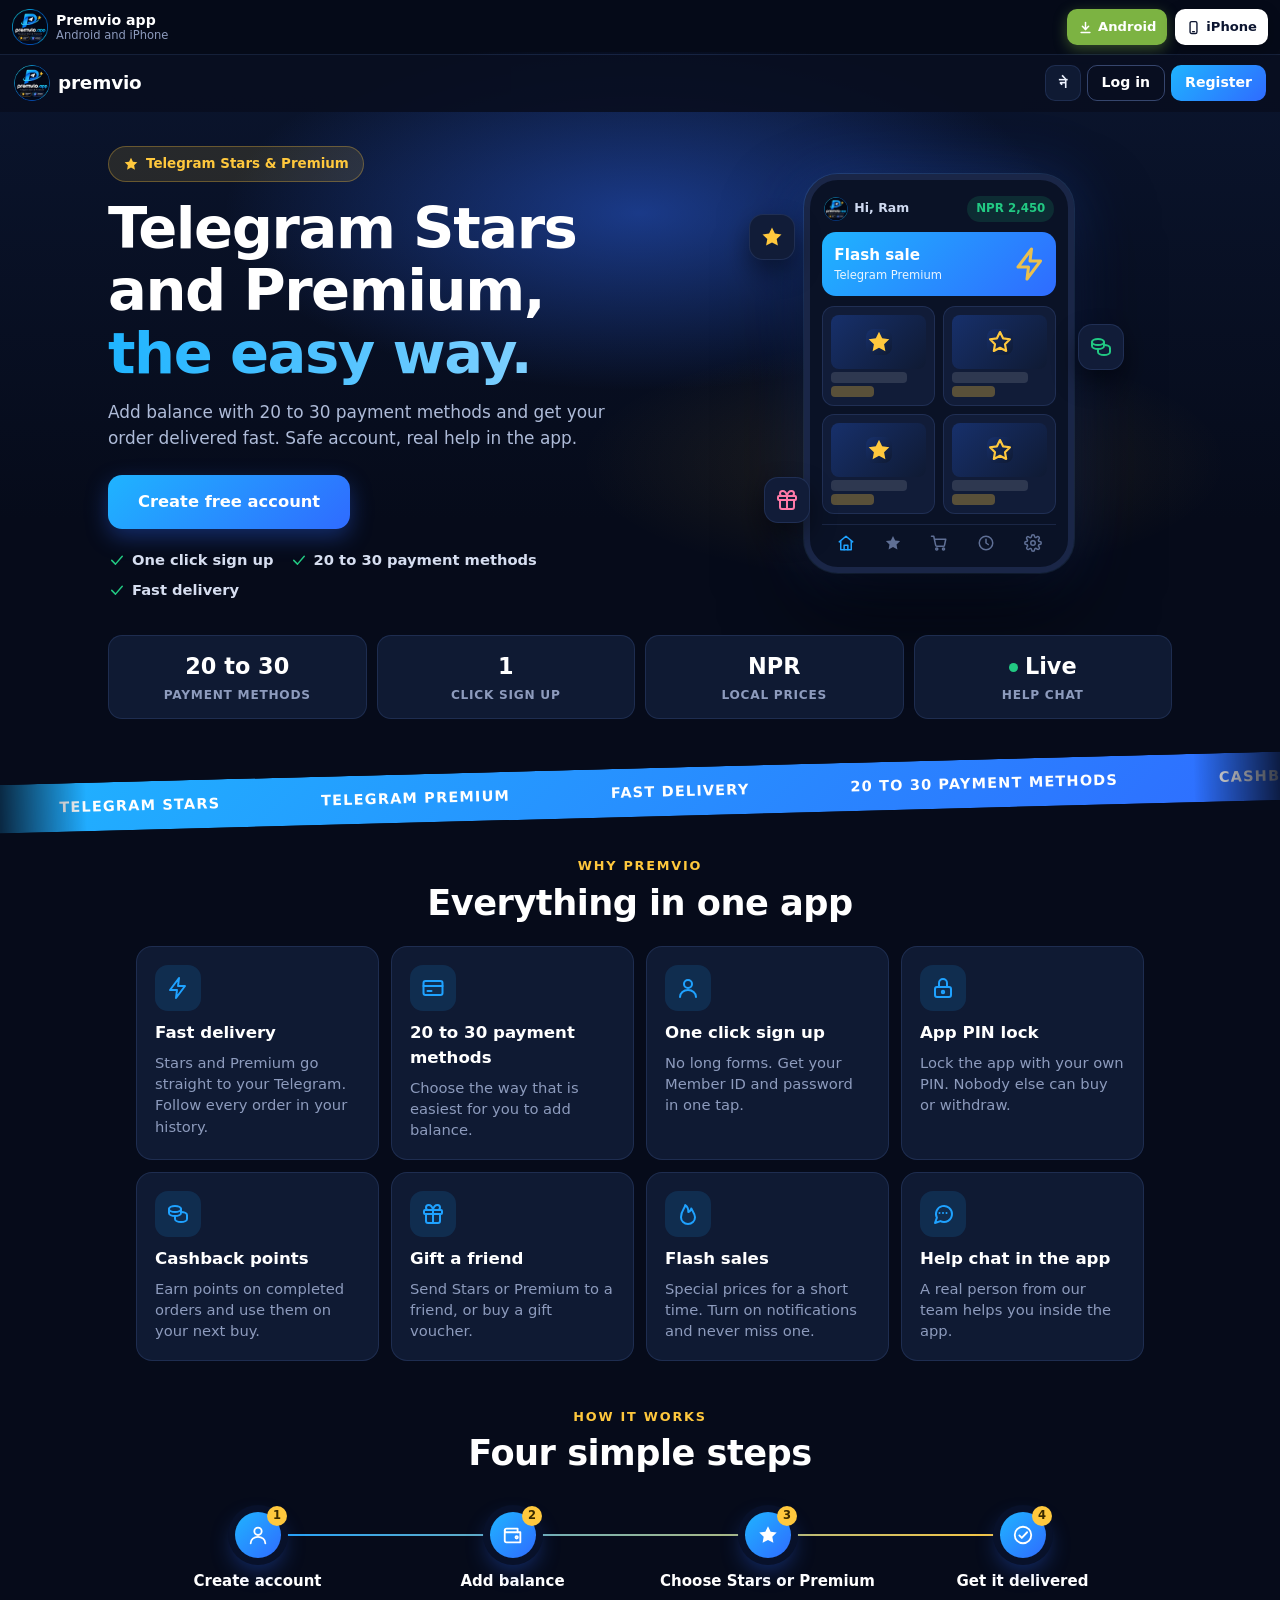
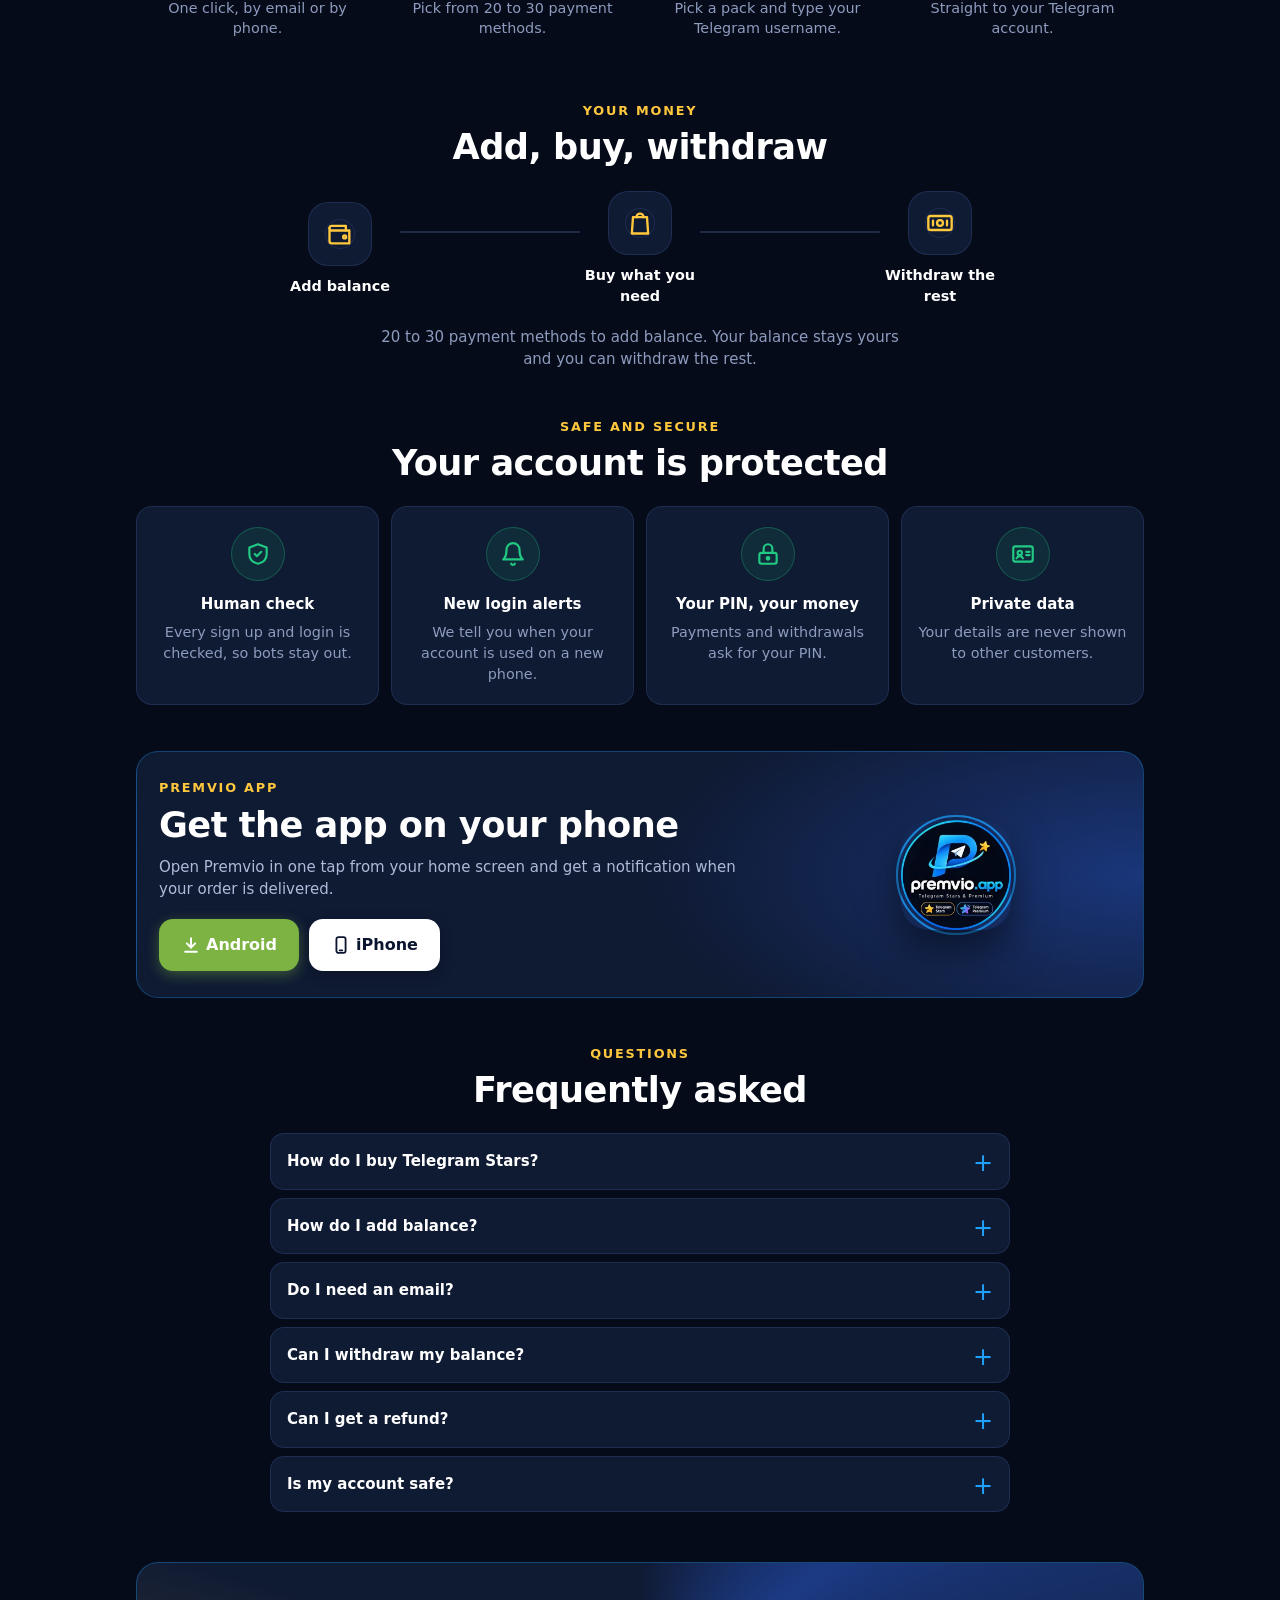
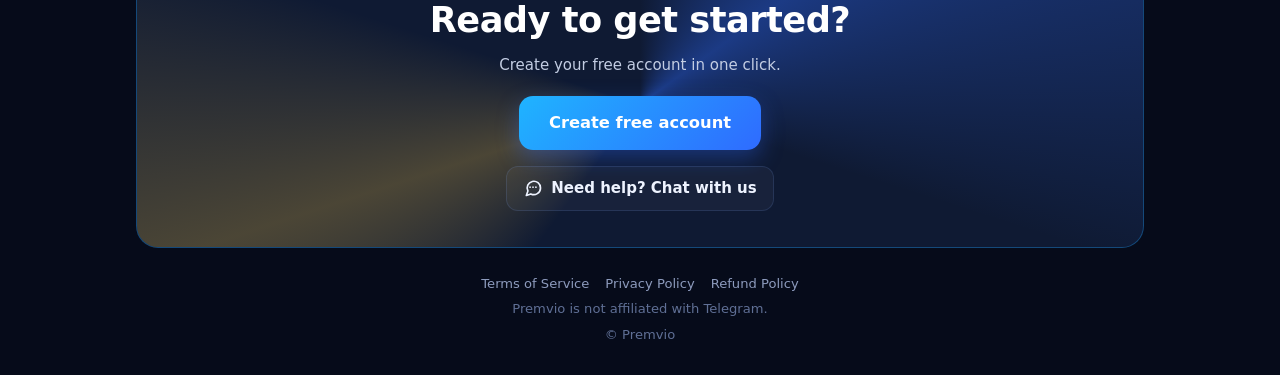
==== commit e8795e4b: "Add files via upload" ====
--- a/index.html
+++ b/index.html
@@ -18,7 +18,7 @@
 window.addEventListener('unhandledrejection',function(e){var m=(e.reason&&e.reason.message)||String(e.reason);var net=!navigator.onLine||/fetch|network|load failed/i.test(m);if(net){if(!document.querySelector('#root .card, #root .app, #root .panel, #root .auth-wrap'))pvOffline();return;}if(!document.querySelector('#root .card, #root .app, #root .panel'))pvFatal(m);});
 </script>
 <style>
-:root{--bg: #060b1a;--bg-2: #0b1328;--card: #0f1a33;--card-2: #142243;--line: rgba(120, 160, 255, .14);--text: #eef3ff;--muted: #8d9bbd;--blue: #1fa2ff;--blue-2: #2f6bff;--grad: linear-gradient(135deg, #1fb4ff 0%, #2f6bff 100%);--gold: #ffc83d;--green: #22c983;--red: #ff5d6c;--orange: #ff9f43;--radius: 16px;--shadow: 0 10px 30px rgba(0, 0, 0, .35);--nav-h: 68px;color-scheme:dark}:root[data-theme=light]{--bg: #f2f5fc;--bg-2: #e8eef9;--card: #ffffff;--card-2: #f4f7fe;--line: rgba(30, 60, 140, .12);--text: #0c1530;--muted: #5d6a8a;--shadow: 0 8px 24px rgba(20, 40, 100, .1);color-scheme:light}*{box-sizing:border-box;-webkit-tap-highlight-color:transparent}html,body{margin:0}body{font-family:Plus Jakarta Sans,system-ui,-apple-system,Segoe UI,Roboto,sans-serif;background:var(--bg);color:var(--text);font-size:15px;line-height:1.5;min-height:100vh}a{color:var(--blue);text-decoration:none}img{max-width:100%;display:block}h1,h2,h3{margin:0 0 .4em;line-height:1.2}h2{font-size:1.25rem}h3{font-size:1.05rem}p{margin:0 0 .6em}.muted{color:var(--muted)}.small{font-size:.85rem}.hidden{display:none!important}.row{display:flex;gap:10px;align-items:center}.row.wrap{flex-wrap:wrap}.between{justify-content:space-between}.grow{flex:1}.mt{margin-top:14px}.mb{margin-bottom:14px}.center{text-align:center}.mono{font-family:ui-monospace,SFMono-Regular,Menlo,monospace;letter-spacing:.04em}label{display:block;font-size:.85rem;color:var(--muted);margin:12px 0 6px;font-weight:600}input,select,textarea{width:100%;padding:13px 14px;border-radius:12px;border:1px solid var(--line);background:var(--bg-2);color:var(--text);font:inherit;outline:none;transition:border-color .15s,box-shadow .15s}textarea{min-height:96px;resize:vertical}input:focus,select:focus,textarea:focus{border-color:var(--blue);box-shadow:0 0 0 3px #1fa2ff2e}.btn{display:inline-flex;align-items:center;justify-content:center;gap:8px;padding:12px 18px;border-radius:12px;border:0;cursor:pointer;font:inherit;font-weight:700;color:#fff;background:var(--grad);transition:transform .1s,opacity .15s,filter .15s}.btn:hover{filter:brightness(1.08)}.btn:active{transform:scale(.98)}.btn:disabled{opacity:.55;cursor:not-allowed}.btn.block{width:100%}.btn.ghost{background:transparent;color:var(--text);border:1px solid var(--line)}.btn.soft{background:var(--card-2);color:var(--text)}.btn.gold{background:linear-gradient(135deg,#ffd45e,#ffaa1f);color:#241600}.btn.danger{background:var(--red)}.btn.success{background:var(--green)}.btn.sm{padding:8px 12px;font-size:.85rem;border-radius:10px}.icon-btn{width:42px;height:42px;border-radius:12px;border:1px solid var(--line);background:var(--card);color:var(--text);display:grid;place-items:center;cursor:pointer;position:relative}.icon-btn svg,.btn svg,.nav-item svg{width:20px;height:20px}.dot{position:absolute;top:6px;right:6px;min-width:16px;height:16px;padding:0 4px;border-radius:8px;background:var(--red);color:#fff;font-size:10px;font-weight:800;display:grid;place-items:center}.card{background:var(--card);border:1px solid var(--line);border-radius:var(--radius);padding:18px;box-shadow:var(--shadow)}.card+.card{margin-top:14px}.badge{display:inline-flex;align-items:center;gap:4px;font-size:.75rem;font-weight:700;padding:3px 10px;border-radius:999px;background:var(--card-2);color:var(--muted);text-transform:capitalize;white-space:nowrap}.badge.pending{background:#ff9f4326;color:var(--orange)}.badge.completed,.badge.approved,.badge.active{background:#22c98326;color:var(--green)}.badge.cancelled,.badge.rejected,.badge.expired,.badge.blocked{background:#ff5d6c26;color:var(--red)}.badge.admin{background:#ffc83d26;color:var(--gold)}.badge.agent{background:#1fa2ff26;color:var(--blue)}.auth-wrap{min-height:100vh;display:grid;place-items:center;padding:24px 16px}.auth-box{width:100%;max-width:420px}.auth-logo{width:132px;margin:0 auto 12px;filter:drop-shadow(0 10px 30px rgba(31,162,255,.35))}.tabs{display:flex;background:var(--bg-2);border-radius:12px;padding:4px;margin-bottom:8px}.tabs button{flex:1;border:0;background:transparent;color:var(--muted);padding:10px;border-radius:9px;font:inherit;font-weight:700;cursor:pointer}.tabs button.on{background:var(--card);color:var(--text);box-shadow:var(--shadow)}.captcha{display:flex;gap:10px;align-items:center}.captcha .q{flex:0 0 auto;padding:12px 14px;border-radius:12px;background:var(--card-2);font-weight:800;letter-spacing:.05em;user-select:none;border:1px dashed var(--line)}.link-btn{background:none;border:0;color:var(--blue);font:inherit;cursor:pointer;padding:0;font-weight:600}.app{max-width:560px;margin:0 auto;padding:0 16px calc(var(--nav-h) + 28px)}.topbar{position:sticky;top:0;z-index:20;display:flex;align-items:center;gap:12px;padding:12px 0;background:linear-gradient(var(--bg) 70%,transparent)}.topbar img{width:40px;height:40px}.topbar .title{font-weight:800;font-size:1.15rem}.view{animation:fade .25s ease}@keyframes fade{0%{opacity:0;transform:translateY(6px)}to{opacity:1;transform:none}}.bottom-nav{position:fixed;left:0;right:0;bottom:0;z-index:30;height:calc(var(--nav-h) + env(safe-area-inset-bottom));padding-bottom:env(safe-area-inset-bottom);background:var(--card);border-top:1px solid var(--line);display:flex;justify-content:center}.bottom-nav .inner{display:flex;width:100%;max-width:560px}.nav-item{flex:1;display:flex;flex-direction:column;align-items:center;justify-content:center;gap:3px;background:none;border:0;color:var(--muted);font:inherit;font-size:.72rem;font-weight:700;cursor:pointer}.nav-item.on{color:var(--blue)}.nav-item.on svg{filter:drop-shadow(0 0 8px rgba(31,162,255,.6))}.balance-card{position:relative;overflow:hidden;border-radius:22px;padding:20px;color:#fff;background:radial-gradient(circle at 85% 10%,rgba(255,200,61,.35),transparent 40%),var(--grad);box-shadow:0 16px 40px #2f6bff59}.balance-card .label{opacity:.85;font-size:.85rem;font-weight:600}.balance-card .amount{font-size:2rem;font-weight:800;margin:4px 0 12px;letter-spacing:-.02em}.balance-card .btn{background:#ffffff2e;backdrop-filter:blur(6px)}.balance-card .member{font-size:.8rem;opacity:.9}.products{display:grid;grid-template-columns:repeat(2,1fr);gap:12px}.product{background:var(--card);border:1px solid var(--line);border-radius:var(--radius);overflow:hidden;cursor:pointer;transition:transform .15s,border-color .15s;text-align:left;padding:0;color:inherit;font:inherit}.product:hover{transform:translateY(-2px);border-color:var(--blue)}.product .ph{aspect-ratio:1;background:var(--card-2);display:grid;place-items:center;overflow:hidden}.product .ph img{width:100%;height:100%;object-fit:cover}.product .info{padding:10px 12px 12px}.product .name{font-weight:700;font-size:.92rem;display:-webkit-box;-webkit-line-clamp:2;-webkit-box-orient:vertical;overflow:hidden}.product .price{color:var(--gold);font-weight:800;margin-top:4px}.feature{display:flex;gap:14px}.feature img{width:72px;height:72px;border-radius:12px;object-fit:cover;flex:0 0 auto}.list-item{display:flex;align-items:center;gap:12px;padding:12px 0;border-bottom:1px solid var(--line)}.list-item:last-child{border-bottom:0}.list-item .ic{width:40px;height:40px;border-radius:12px;display:grid;place-items:center;flex:0 0 auto;background:var(--card-2);font-size:1.1rem}.amt-pos{color:var(--green);font-weight:800;white-space:nowrap}.amt-neg{color:var(--red);font-weight:800;white-space:nowrap}.chips{display:flex;gap:8px;overflow-x:auto;padding-bottom:4px;margin-bottom:12px}.chip{border:1px solid var(--line);background:var(--card);color:var(--muted);padding:7px 14px;border-radius:999px;font:inherit;font-size:.85rem;font-weight:700;cursor:pointer;white-space:nowrap}.chip.on{background:var(--grad);color:#fff;border-color:transparent}.code-box{text-align:center;padding:18px;border-radius:16px;border:2px dashed var(--gold);background:#ffc83d0f}.code-box .code{font-size:2rem;font-weight:800;letter-spacing:.18em;color:var(--gold)}.setting-row{display:flex;align-items:center;justify-content:space-between;gap:12px;padding:12px 0;border-bottom:1px solid var(--line)}.setting-row:last-child{border-bottom:0}.switch{position:relative;width:50px;height:28px;flex:0 0 auto}.switch input{opacity:0;width:0;height:0}.switch span{position:absolute;inset:0;background:var(--card-2);border:1px solid var(--line);border-radius:999px;cursor:pointer;transition:.2s}.switch span:after{content:"";position:absolute;width:22px;height:22px;left:2px;top:2px;border-radius:50%;background:#fff;transition:.2s}.switch input:checked+span{background:var(--blue)}.switch input:checked+span:after{transform:translate(22px)}.empty{text-align:center;color:var(--muted);padding:34px 10px}.empty .big{font-size:2.2rem;margin-bottom:6px}.modal-bg{position:fixed;inset:0;z-index:100;background:#020612b8;display:flex;align-items:flex-end;justify-content:center;animation:fadeBg .2s}@keyframes fadeBg{0%{opacity:0}}.modal{width:100%;max-width:560px;max-height:92vh;overflow-y:auto;background:var(--card);border:1px solid var(--line);border-radius:22px 22px 0 0;padding:20px 18px calc(20px + env(safe-area-inset-bottom));animation:up .25s ease}@keyframes up{0%{transform:translateY(40px);opacity:0}}@media(min-width:700px){.modal-bg{align-items:center}.modal{border-radius:22px}}.modal .close{float:right}.modal .hero{width:100%;max-height:300px;object-fit:cover;border-radius:14px;margin-bottom:14px}#toasts{position:fixed;top:14px;left:50%;transform:translate(-50%);z-index:200;display:grid;gap:8px;width:min(92vw,420px)}.toast{background:var(--card);color:var(--text);border:1px solid var(--line);border-left:4px solid var(--blue);padding:12px 14px;border-radius:12px;box-shadow:var(--shadow);font-weight:600;animation:up .2s}.toast.error{border-left-color:var(--red)}.toast.success{border-left-color:var(--green)}.loader{width:28px;height:28px;border:3px solid var(--line);border-top-color:var(--blue);border-radius:50%;animation:spin .8s linear infinite;margin:30px auto}@keyframes spin{to{transform:rotate(360deg)}}.panel{display:flex;min-height:100vh}.sidebar{width:250px;flex:0 0 auto;background:var(--card);border-right:1px solid var(--line);padding:18px 12px;position:sticky;top:0;height:100vh;overflow-y:auto}.sidebar .brand{display:flex;align-items:center;gap:10px;padding:0 8px 18px;font-weight:800}.sidebar .brand img{width:40px}.side-link{display:flex;align-items:center;gap:10px;width:100%;padding:11px 12px;border-radius:10px;border:0;background:none;color:var(--muted);font:inherit;font-weight:700;cursor:pointer;text-align:left}.side-link:hover{background:var(--card-2);color:var(--text)}.side-link.on{background:var(--grad);color:#fff}.side-link .count{margin-left:auto;background:var(--red);color:#fff;border-radius:999px;font-size:.7rem;padding:1px 7px}.panel-main{flex:1;min-width:0;padding:22px}.panel-top{display:flex;align-items:center;gap:12px;margin-bottom:18px}.panel-top h1{font-size:1.4rem;margin:0}.menu-btn{display:none}.stats{display:grid;grid-template-columns:repeat(auto-fill,minmax(180px,1fr));gap:12px}.stat{background:var(--card);border:1px solid var(--line);border-radius:var(--radius);padding:16px}.stat .k{color:var(--muted);font-size:.8rem;font-weight:700}.stat .v{font-size:1.5rem;font-weight:800;margin-top:4px}.table-wrap{overflow-x:auto;border-radius:var(--radius);border:1px solid var(--line);background:var(--card)}table{width:100%;border-collapse:collapse;font-size:.9rem}th,td{padding:11px 12px;text-align:left;border-bottom:1px solid var(--line);vertical-align:middle}th{color:var(--muted);font-size:.75rem;text-transform:uppercase;letter-spacing:.05em;background:var(--card-2);white-space:nowrap}tr:last-child td{border-bottom:0}td .btn+.btn{margin-left:6px}.thumb{width:44px;height:44px;border-radius:10px;object-fit:cover;background:var(--card-2)}.toolbar{display:flex;gap:10px;flex-wrap:wrap;align-items:center;margin-bottom:14px}.toolbar input,.toolbar select{width:auto;flex:1;min-width:160px}.grid-2{display:grid;grid-template-columns:1fr 1fr;gap:12px}@media(max-width:860px){.sidebar{position:fixed;left:0;top:0;z-index:50;transform:translate(-100%);transition:transform .25s;box-shadow:var(--shadow)}.sidebar.open{transform:none}.menu-btn{display:grid}.panel-main{padding:16px}.grid-2{grid-template-columns:1fr}}.qr-box{background:#fff;border-radius:14px;padding:12px;width:220px;height:220px;margin:10px auto;display:grid;place-items:center}.qr-box img{width:196px;height:196px}.otp{font-family:ui-monospace,Menlo,monospace;font-size:1.6rem;letter-spacing:.5em;text-align:center}.steps{padding-left:20px;margin:8px 0}.steps li{margin:6px 0}.doc-preview{margin-top:10px;border-radius:12px;max-height:220px;object-fit:contain;background:var(--bg-2);width:100%}.sec-ask{text-align:center;padding:16px 12px;border:1px solid rgba(255,92,92,.45);background:#ff5c5c12;border-radius:14px}.sec-ask .big{font-size:2rem}.sec-ask b{display:block;color:var(--red);font-size:1.02rem;margin-top:4px}.photo-ask{border:1px dashed var(--orange);background:#ff9f4312;border-radius:12px;padding:12px;margin-top:12px}.badge.refunded{background:#1fa2ff26;color:var(--blue)}.badge.requested{background:#ff9f4326;color:var(--orange)}.refund-box{margin-top:6px;padding:8px 10px;border-radius:10px;background:var(--card-2);font-size:.82rem}.search-box{position:relative;margin:10px 0 14px}.search-box svg{position:absolute;left:13px;top:50%;transform:translateY(-50%);width:18px;height:18px;color:var(--muted);pointer-events:none}.search-box input{padding-left:40px;padding-right:40px}.search-box .clear{position:absolute;right:6px;top:50%;transform:translateY(-50%);width:32px;height:32px;border:0;border-radius:8px;background:transparent;color:var(--muted);cursor:pointer;display:grid;place-items:center}.search-box .clear svg{position:static;transform:none}.ac{position:relative}.ac-list{position:absolute;left:0;right:0;top:calc(100% + 4px);z-index:60;max-height:240px;overflow-y:auto;background:var(--card);border:1px solid var(--line);border-radius:12px;box-shadow:var(--shadow);padding:4px}.ac-item{display:block;width:100%;text-align:left;padding:10px 12px;border:0;background:none;color:var(--text);font:inherit;border-radius:9px;cursor:pointer}.ac-item:hover,.ac-item.on{background:var(--card-2)}.ac-item b{color:var(--blue)}.ac-empty{padding:10px 12px;color:var(--muted);font-size:.9rem}.btn.deposit{background:linear-gradient(135deg,#2ee59d,#16b46f);color:#04220f}.btn.withdraw{background:linear-gradient(135deg,#ff6b78,#e23a4b);color:#fff}.money-actions{display:grid;grid-template-columns:1fr 1fr;gap:10px}.bars{display:flex;align-items:flex-end;gap:8px;height:170px;padding:10px 4px 0}.bars .b{flex:1;display:flex;flex-direction:column;align-items:center;justify-content:flex-end;height:100%;gap:6px;min-width:0}.bars .col{width:100%;max-width:38px;border-radius:8px 8px 3px 3px;background:var(--grad);min-height:3px;position:relative}.bars .val{font-size:.68rem;color:var(--muted);font-weight:700;white-space:nowrap}.bars .day{font-size:.7rem;color:var(--muted)}.field-row{border:1px solid var(--line);border-radius:12px;padding:12px;margin-top:10px;background:var(--bg-2)}.field-row .row input,.field-row .row select{padding:10px 12px}.info-grid{display:grid;grid-template-columns:repeat(auto-fill,minmax(160px,1fr));gap:10px}.info-grid div{background:var(--card-2);border-radius:12px;padding:10px 12px}.info-grid .k{font-size:.75rem;color:var(--muted);font-weight:700}.info-grid .v{font-weight:700;word-break:break-word}.kv{font-size:.82rem}.kv span{color:var(--muted)}.back-link{display:inline-flex;align-items:center;gap:6px;margin-bottom:12px}.agent-ui{--bg: #0a0e13;--bg-2: #0f151c;--card: #121a22;--card-2: #19232d;--line: rgba(110, 231, 190, .13);--text: #e8f1ee;--muted: #84968f;--blue: #14d9a4;--blue-2: #0ea5a4;--grad: linear-gradient(135deg, #19e3ad 0%, #0ea5a4 100%);--radius: 12px;--shadow: 0 8px 22px rgba(0, 0, 0, .4);--mono: "JetBrains Mono", ui-monospace, SFMono-Regular, Menlo, monospace;font-family:Space Grotesk,system-ui,sans-serif;background:radial-gradient(1200px 500px at 100% -10%,rgba(20,217,164,.08),transparent 60%),repeating-linear-gradient(0deg,transparent 0 31px,rgba(255,255,255,.018) 31px 32px),var(--bg);background-attachment:fixed}.agent-ui .mono,.agent-ui .num,.agent-ui .amt-pos,.agent-ui .amt-neg{font-family:var(--mono);letter-spacing:0}.agent-ui .card{border-radius:12px;box-shadow:none}.agent-ui .btn{border-radius:10px;letter-spacing:.01em}.agent-ui input,.agent-ui select{border-radius:10px}.agent-ui .auth-logo{filter:drop-shadow(0 10px 30px rgba(20,217,164,.3))}.agent-ui .tabs{background:transparent;border-bottom:1px solid var(--line);border-radius:0;padding:0;gap:4px}.agent-ui .tabs button{border-radius:0;padding:12px 4px;white-space:nowrap;border-bottom:2px solid transparent;font-weight:600}.agent-ui .tabs button.on{background:transparent;box-shadow:none;color:var(--blue);border-bottom-color:var(--blue)}.desk-head{display:flex;align-items:center;gap:12px;padding:14px 0 12px;position:sticky;top:0;z-index:20;background:linear-gradient(var(--bg) 75%,transparent)}.desk-head img{width:38px;height:38px}.desk-tag{font-family:var(--mono);font-size:.66rem;font-weight:800;letter-spacing:.16em;color:#04140f;background:var(--grad);padding:3px 8px;border-radius:6px}.desk-name{font-weight:700;font-size:1.05rem;line-height:1.2}.desk-sub{font-size:.78rem;color:var(--muted);font-family:var(--mono)}.desk-head .icon-btn{border-radius:10px}.register{position:relative;border:1px solid var(--line);border-radius:14px;overflow:hidden;margin-bottom:14px;background:linear-gradient(180deg,#0f1a17,#0d1419)}.register:before{content:"";position:absolute;inset:0 auto 0 0;width:4px;background:var(--grad)}.register .top{padding:16px 18px 12px 22px}.register .lbl{font-size:.7rem;letter-spacing:.14em;text-transform:uppercase;color:var(--muted);font-weight:600}.register .big{font-family:var(--mono);font-weight:800;font-size:2.1rem;color:#b8ffe8;margin-top:2px;text-shadow:0 0 22px rgba(20,217,164,.35);white-space:nowrap;overflow:hidden;text-overflow:ellipsis}.register .big small{font-size:.9rem;color:var(--muted);margin-right:6px;text-shadow:none}.register .hint{font-size:.78rem;color:var(--muted);margin-top:4px}.register .strip{display:grid;grid-template-columns:1fr 1fr;border-top:1px dashed var(--line)}.register .strip>div{padding:10px 18px 12px 22px}.register .strip>div+div{border-left:1px dashed var(--line);padding-left:18px}.register .strip .k{font-size:.68rem;letter-spacing:.1em;text-transform:uppercase;color:var(--muted)}.register .strip .v{font-family:var(--mono);font-weight:700;font-size:1rem;margin-top:2px}.register .strip .v.in{color:var(--green)}.register .strip .v.out{color:var(--red)}.register .strip .c{font-family:var(--mono);font-size:.72rem;color:var(--muted)}.tiles{display:grid;grid-template-columns:1fr 1fr;gap:10px;margin-bottom:16px}.tile{display:flex;flex-direction:column;align-items:flex-start;gap:10px;padding:16px;border-radius:14px;cursor:pointer;border:1px solid;font:inherit;text-align:left;transition:transform .1s,filter .15s}.tile:active{transform:scale(.98)}.tile:hover{filter:brightness(1.1)}.tile .ti{width:40px;height:40px;border-radius:10px;display:grid;place-items:center}.tile .ti svg{width:22px;height:22px}.tile b{font-size:1.05rem}.tile span{font-size:.78rem;opacity:.8}.tile.deposit{background:#22c9831a;border-color:#22c98359;color:#b6f5d8}.tile.deposit .ti{background:var(--green);color:#03200f}.tile.withdraw{background:#ff5d6c1a;border-color:#ff5d6c59;color:#ffd0d5}.tile.withdraw .ti{background:var(--red);color:#fff}.tile.on{outline:2px solid currentColor;outline-offset:2px}.agent-ui input[name=code],.agent-ui input[name=amount]{font-family:var(--mono);font-size:1.15rem;letter-spacing:.08em}.agent-ui .code-box{border-color:var(--blue);background:#14d9a40f}.agent-ui .code-box .code{color:#b8ffe8;font-family:var(--mono)}.agent-ui .setting-row b{font-weight:600}.agent-ui .list-item .ic{border-radius:10px}.agent-ui .avatar-btn{width:44px;height:44px;flex:0 0 auto;border-radius:50%;border:2px solid transparent;cursor:pointer;font-size:1.45rem;display:grid;place-items:center;background:linear-gradient(var(--card),var(--card)) padding-box,var(--grad) border-box;box-shadow:0 0 0 4px #14d9a414;transition:transform .12s}.agent-ui .avatar-btn:active{transform:scale(.94)}.agent-ui .eye{background:none;border:0;cursor:pointer;font-size:1rem;opacity:.75;padding:2px 4px}.agent-ui .eye:hover{opacity:1}.recent-head{display:flex;align-items:center;justify-content:space-between;margin:2px 0 8px}.recent-head b{font-size:.8rem;letter-spacing:.12em;text-transform:uppercase;color:var(--muted)}.all-btn{display:inline-flex;align-items:center;gap:8px;border:1px solid var(--line);background:var(--card);color:var(--blue);font:inherit;font-weight:700;font-size:.85rem;padding:7px 12px;border-radius:999px;cursor:pointer;transition:gap .15s,background .15s}.all-btn span{display:inline-grid;place-items:center;width:22px;height:22px;border-radius:50%;background:var(--grad);color:#04140f;font-weight:800}.all-btn:hover{gap:12px;background:var(--card-2)}.all-btn.block-all{width:100%;justify-content:center;margin-top:10px}.agent-ui .recent{padding:6px 14px}.agent-ui .ic.tx-in{background:#22c98324;color:var(--green);font-weight:800}.agent-ui .ic.tx-out{background:#ff5d6c24;color:var(--red);font-weight:800}.screen-head{display:flex;align-items:center;gap:12px;margin:4px 0 14px}.back-btn{width:42px;height:42px;border-radius:12px;border:1px solid var(--line);background:var(--card);color:var(--text);font-size:1.25rem;cursor:pointer;display:grid;place-items:center;transition:transform .12s,border-color .15s}.back-btn:hover{border-color:var(--blue)}.back-btn:active{transform:translate(-3px)}.slide-in{animation:slideIn .28s cubic-bezier(.2,.8,.2,1)}@keyframes slideIn{0%{opacity:0;transform:translate(28px)}to{opacity:1;transform:none}}.fade-in{animation:fade .25s ease}.profile-card{text-align:left}.big-avatar{width:88px;height:88px;margin:4px auto 0;border-radius:50%;display:grid;place-items:center;font-size:2.8rem;background:linear-gradient(var(--card-2),var(--card-2)) padding-box,var(--grad) border-box;border:3px solid transparent;box-shadow:0 0 30px #14d9a440}.bal-pill{display:inline-flex;align-items:center;gap:8px;padding:5px 5px 5px 12px;border-radius:999px;text-decoration:none;background:var(--card);border:1px solid var(--line);color:var(--gold);font-weight:800;font-size:.85rem;white-space:nowrap;transition:border-color .15s,transform .1s}.bal-pill:hover{border-color:var(--gold)}.bal-pill:active{transform:scale(.97)}.bal-pill i{font-style:normal;width:28px;height:28px;border-radius:50%;display:grid;place-items:center;font-size:1.15rem;background:linear-gradient(135deg,#2ee59d,#16b46f);color:#04220f;font-weight:900;box-shadow:0 4px 12px #22c98359}.wallet-btns{display:grid;gap:10px}.wbtn{display:flex;align-items:center;gap:14px;padding:14px;border-radius:14px;text-decoration:none;color:var(--text);border:1px solid;transition:transform .1s,filter .15s}.wbtn:active{transform:scale(.99)}.wbtn:hover{filter:brightness(1.1)}.wbtn .wi{width:44px;height:44px;border-radius:12px;display:grid;place-items:center;flex:0 0 auto}.wbtn .wi svg{width:22px;height:22px}.wbtn b{display:block;font-size:1.02rem}.wbtn small{color:var(--muted)}.wbtn em{margin-left:auto;font-style:normal;font-size:1.6rem;opacity:.6}.wbtn.dep{background:#22c98314;border-color:#22c9834d}.wbtn.dep .wi{background:var(--green);color:#03200f}.wbtn.wd{background:#ff5d6c14;border-color:#ff5d6c4d}.wbtn.wd .wi{background:var(--red);color:#fff}.id-row{display:flex;align-items:center;justify-content:space-between;gap:10px;padding:10px 12px;border-radius:12px;background:var(--card-2)}.id-big{font-size:1.25rem;font-weight:800;letter-spacing:.06em}@media(max-width:360px){.topbar .small.muted#hello{display:none}.bal-pill{font-size:.78rem}}.nav-item{position:relative}.nav-badge{position:absolute;top:6px;left:calc(50% + 6px);min-width:18px;height:18px;padding:0 5px;border-radius:9px;background:var(--gold);color:#241600;font-style:normal;font-size:11px;font-weight:800;display:grid;place-items:center}.product{-webkit-touch-callout:none;user-select:none;-webkit-user-select:none;touch-action:manipulation;transition:transform .15s,border-color .15s}.product.pressing{transform:scale(.95);border-color:var(--gold)}.press-hint{margin:-6px 0 10px}.buy-row{display:grid;grid-template-columns:1fr 1.3fr;gap:10px}.qty-row{display:grid;grid-template-columns:48px 1fr 48px;gap:8px}.qty-row input{text-align:center;font-weight:800;font-size:1.1rem}.qbtn{border-radius:12px;border:1px solid var(--line);background:var(--card-2);color:var(--text);font-size:1.4rem;font-weight:700;cursor:pointer}.cart-list{padding:4px 14px}.cart-item{display:flex;gap:12px;align-items:flex-start;padding:14px 0;border-bottom:1px solid var(--line)}.cart-item:last-child{border-bottom:0}.cart-item.bad{opacity:.8}.cart-ph{width:56px;height:56px;border-radius:12px;overflow:hidden;background:var(--card-2);display:grid;place-items:center;flex:0 0 auto}.cart-ph img{width:100%;height:100%;object-fit:cover}.cart-sub{font-weight:800;color:var(--gold);white-space:nowrap}.add-more{display:block;text-align:center;padding:12px;margin:10px 0;border:1px dashed var(--line);border-radius:14px;font-weight:700}.cart-sum .row{padding:6px 0}.cart-sum .total-row{border-top:1px solid var(--line);margin-top:6px;padding-top:12px;font-size:1.15rem}.cart-sum .total-row b{color:var(--gold);font-size:1.3rem}.cart-item .btn{white-space:nowrap}.cart-item .grow{min-width:0}.pm-card{display:flex;gap:12px;align-items:flex-start;padding:12px 0;border-bottom:1px solid var(--line)}.pm-card:last-child{border-bottom:0}.pm-card.off{opacity:.55}.pm-logo{width:52px;height:52px;border-radius:12px;background:#fff;display:grid;place-items:center;overflow:hidden;flex:0 0 auto;border:1px solid var(--line);color:#0c1530;font-weight:800;font-size:.8rem}.pm-logo img{width:100%;height:100%;object-fit:contain}.pm-logo.big{width:72px;height:72px}.pm-details{white-space:pre-wrap;display:-webkit-box;-webkit-line-clamp:2;-webkit-box-orient:vertical;overflow:hidden}.pm-actions{display:flex;gap:6px;flex-wrap:wrap;justify-content:flex-end}.pm-grid{display:grid;grid-template-columns:repeat(3,1fr);gap:10px}.pm-tile{display:flex;flex-direction:column;align-items:center;gap:8px;padding:12px 6px;border-radius:14px;cursor:pointer;background:var(--card);border:2px solid var(--line);color:var(--text);font:inherit;transition:border-color .15s,transform .1s}.pm-tile:active{transform:scale(.97)}.pm-tile.on{border-color:var(--blue);box-shadow:0 0 0 3px #1fa2ff26}.pm-tile .pm-logo{width:54px;height:54px}a.pm-tile{text-decoration:none;position:relative}.pm-tile .pm-tg{position:absolute;top:6px;right:6px;width:20px;height:20px;border-radius:50%;background:#229ed9;color:#fff;display:grid;place-items:center;padding:4px;box-sizing:border-box}.pm-tile .pm-tg svg{width:100%;height:100%}#tgBox{padding:2px 0 6px}.pm-name{font-size:.82rem;font-weight:700;text-align:center;line-height:1.2;word-break:break-word}.pm-panel .pm-logo{width:46px;height:46px}.pm-info{white-space:pre-wrap;padding:12px;border-radius:12px;background:var(--card-2);font-weight:600;border-left:3px solid var(--blue)}input[type=file]{padding:8px;cursor:pointer}input[type=file]::file-selector-button{border:0;padding:10px 14px;margin-right:12px;border-radius:10px;cursor:pointer;background:var(--grad);color:#fff;font:inherit;font-weight:700}.ticker{display:flex;align-items:center;gap:8px;margin:4px 0 10px;padding:8px 10px;border-radius:12px;background:#ffc83d1a;border:1px solid rgba(255,200,61,.35);overflow:hidden}.ticker .tk-ic{flex:none;font-size:1rem}.tk-track{flex:1;overflow:hidden;white-space:nowrap;position:relative}.tk-move{display:inline-block;white-space:nowrap;font-weight:700;font-size:.9rem;color:var(--text);animation:tk-ltr 15s linear infinite;will-change:transform}.tk-move.rtl{animation-name:tk-rtl}.ticker:hover .tk-move,.ticker:active .tk-move{animation-play-state:paused}@keyframes tk-ltr{0%{transform:translate(-100%)}to{transform:translate(var(--tw, 100vw))}}@keyframes tk-rtl{0%{transform:translate(var(--tw, 100vw))}to{transform:translate(-100%)}}@media(prefers-reduced-motion:reduce){.tk-move{animation:none;white-space:normal}.tk-track{white-space:normal}}.sec-title{margin:14px 0 8px;font-size:1rem}.product .ph{position:relative}.product.pinned{border-color:#ffc83d8c}.pin-badge{position:absolute;top:8px;left:8px;max-width:calc(100% - 16px);overflow:hidden;text-overflow:ellipsis;white-space:nowrap;background:var(--gold);color:#241600;font-size:.7rem;font-weight:800;padding:3px 8px;border-radius:999px;box-shadow:0 2px 8px #00000040}.pin-col{white-space:nowrap}.product{display:flex;flex-direction:column;justify-content:flex-start}.product .ph,.product .info{width:100%}.mk-ui{--grad: linear-gradient(135deg, #ff5fa2 0%, #8b5cff 100%);--blue: #b07cff}.mk-tag{background:var(--grad);color:#fff;font-size:.7rem;font-weight:800;letter-spacing:.08em;padding:4px 10px;border-radius:999px}.badge.marketing{background:#b07cff29;color:#c9a6ff}.stat .up{color:var(--green);font-weight:800}.stat .down{color:var(--red);font-weight:800}.stat .small{margin-top:4px}.mk-bars{gap:3px}.mk-bars .col{max-width:30px}.mk-two{align-items:start}.mk-two>.card{margin:0}.hbar{padding:8px 0;border-bottom:1px solid var(--line)}.hbar:last-child{border-bottom:0}.hbar .track{height:8px;border-radius:99px;background:var(--card-2);margin:6px 0 4px;overflow:hidden}.hbar .track i{display:block;height:100%;border-radius:99px;background:var(--grad)}.mk-products{display:grid;grid-template-columns:repeat(auto-fill,minmax(170px,1fr));gap:12px;margin-top:12px}.mk-prod{background:var(--card);border:1px solid var(--line);border-radius:var(--radius);overflow:hidden}.mk-prod.pinned{border-color:#ffc83d8c}.mk-prod .ph{aspect-ratio:4 / 3;background:var(--card-2);display:grid;place-items:center;position:relative;overflow:hidden}.mk-prod .ph img{width:100%;height:100%;object-fit:cover}.mk-prod .info{padding:10px 12px 12px}.mk-prod .name{font-weight:700;font-size:.92rem}.mk-prod .price{color:var(--gold);font-weight:800;margin-top:2px}.push-prev{display:flex;gap:10px;align-items:flex-start;padding:12px;border-radius:14px;background:var(--card-2);border:1px solid var(--line)}.push-prev img{width:36px;height:36px;border-radius:9px}.push-prev .pt{font-weight:700;margin-top:2px;word-break:break-word}.push-prev .pb{color:var(--muted);word-break:break-word;white-space:pre-wrap}@media(max-width:860px){.mk-two{grid-template-columns:1fr}}.side-link svg{width:20px;height:20px;flex:none}.mk-ui .stats{grid-template-columns:repeat(auto-fill,minmax(150px,1fr))}@media(max-width:480px){.mk-ui .stat .v{font-size:1.2rem}.mk-ui .stat{padding:12px}.mk-bars .val{display:none}}.dp-app{padding-bottom:40px}.dp-id{border:1px solid var(--line);border-radius:14px;padding:16px;margin:4px 0 18px;background:linear-gradient(135deg,#19e3ad24,#0ea5a40d),var(--card)}.dp-id .k{font-size:.72rem;letter-spacing:.12em;text-transform:uppercase;color:var(--muted);font-weight:700}.dp-id .v{font-size:1.7rem;font-weight:800;color:var(--blue);margin-top:2px}.dp-id .dp-bal{margin-top:12px;padding-top:12px;border-top:1px dashed var(--line)}.dp-id .dp-bal b{font-family:var(--mono)}.dp-h{margin:0 0 10px;font-size:1rem}.dp-app .pm-grid{margin-bottom:22px}.dp-done{text-align:center;padding:28px 18px}.dp-done h2{margin:14px 0 6px}.dp-check{width:76px;height:76px;margin:0 auto;border-radius:50%;display:grid;place-items:center;font-size:2.4rem;font-weight:800;color:#04140f;background:var(--grad);box-shadow:0 0 0 10px #14d9a41f;animation:dp-pop .45s ease-out}@keyframes dp-pop{0%{transform:scale(.4);opacity:0}to{transform:scale(1);opacity:1}}@media(prefers-reduced-motion:reduce){.dp-check{animation:none}}.tile-wide{display:flex;align-items:center;gap:12px;padding:14px 16px;margin:-6px 0 18px;border-radius:14px;text-decoration:none;background:#14d9a414;border:1px dashed rgba(20,217,164,.45);color:var(--text)}.tile-wide .ti{width:40px;height:40px;border-radius:10px;display:grid;place-items:center;background:var(--grad);color:#04140f;flex:none}.tile-wide .ti svg{width:22px;height:22px}.tile-wide span{font-size:.78rem;color:var(--muted)}.tile-wide em{font-style:normal;font-size:1.3rem;color:var(--blue)}.tile-wide:active{transform:scale(.98)}.dp-back{display:inline-block;margin:0 0 10px;color:var(--muted);font-size:.85rem;text-decoration:none}.dp-back:hover{color:var(--blue)}.seg{display:flex;gap:8px;flex-wrap:wrap;margin-bottom:8px}.seg label{display:flex;align-items:center;gap:8px;margin:0;padding:10px 14px;border:1px solid var(--line);border-radius:10px;color:var(--text);cursor:pointer}.seg input{width:auto;margin:0}.ag-list{max-height:240px;overflow-y:auto;border:1px solid var(--line);border-radius:10px;margin-top:8px}.ag-row{display:flex;align-items:center;gap:10px;margin:0;padding:9px 12px;border-bottom:1px solid var(--line);color:var(--text);cursor:pointer}.ag-row:last-child{border-bottom:0}.ag-row input{width:auto;margin:0}.ag-row:hover{background:var(--card-2)}.promo-box{display:flex;gap:8px}.promo-box input{flex:1;text-transform:uppercase;letter-spacing:.06em;font-weight:700}.promo-box input[readonly]{border-color:var(--green);color:var(--green)}.promo-box .btn{flex:none}.promo-msg{min-height:1.2em;margin-top:6px}.gift-box{margin-top:14px;border:1px dashed rgba(255,200,61,.45);border-radius:12px;padding:10px 12px;background:#ffc83d0d}.gift-toggle{display:flex;align-items:center;gap:10px;margin:0;color:var(--text);font-weight:700;cursor:pointer}.gift-toggle input{width:20px;height:20px;margin:0;accent-color:var(--gold)}.gift-tag{color:var(--gold);font-weight:600}.product .prices{margin-top:4px;line-height:1.3}.product .prices .price{color:var(--gold);font-weight:800}.old-price{color:var(--muted);font-size:.8rem}.sale-pct{background:var(--red);color:#fff;font-size:.68rem;font-weight:800;padding:1px 6px;border-radius:6px;vertical-align:middle}.sale-cd{font-size:.72rem;font-weight:800;color:var(--red);margin-top:3px;font-variant-numeric:tabular-nums}.sale-cd.big{font-size:.95rem;margin-top:6px}.big-price .price{color:var(--gold);font-weight:800;font-size:1.3rem}.sale-badge{position:absolute;top:8px;right:8px;background:var(--red);color:#fff;font-size:.68rem;font-weight:800;padding:3px 8px;border-radius:999px}.product.onsale{border-color:#ff5d6c80}.stock-tag{display:inline-block;margin-top:4px;font-size:.7rem;font-weight:800;color:var(--orange)}.stock-tag.out{color:var(--red)}.product.soldout .ph{filter:grayscale(1);opacity:.55}.pts-toggle{display:flex;align-items:flex-start;gap:10px;margin:12px 0 0;padding:10px 12px;border-radius:12px;background:#ffc83d12;border:1px solid rgba(255,200,61,.3);color:var(--text);cursor:pointer}.pts-toggle input{width:20px;height:20px;margin:0;accent-color:var(--gold);flex:none}.pts-toggle small{display:block;font-weight:500}.ref-stats{display:grid;grid-template-columns:repeat(3,1fr);gap:8px;text-align:center}.ref-stats div{background:var(--card-2);border-radius:12px;padding:10px 4px}.ref-stats b{display:block;font-size:1.05rem}.ref-stats span{font-size:.72rem;color:var(--muted)}.pts-row{display:flex;align-items:center;justify-content:space-between;gap:10px;padding-top:14px;border-top:1px solid var(--line)}.rewards-card .pts-row:first-child{border-top:0;padding-top:0}.stars{color:var(--gold);letter-spacing:1px}.rating-line{font-size:.75rem;font-weight:700;margin-top:3px}.review{padding:10px 0;border-bottom:1px solid var(--line)}.review:last-child{border-bottom:0}.star-pick{display:flex;justify-content:center;gap:6px;margin-top:8px}.star-pick button{font-size:2.3rem;line-height:1;background:none;border:0;color:var(--line);cursor:pointer;padding:2px;transition:transform .1s,color .1s}.star-pick button.on{color:var(--gold)}.star-pick button:active{transform:scale(1.2)}.pin-screen{position:fixed;inset:0;z-index:300;background:var(--bg);display:grid;place-items:center;padding:20px}.pin-overlay{position:fixed;inset:0;z-index:400;background:#0009;display:grid;place-items:center;padding:16px;backdrop-filter:blur(4px)}.pin-card{position:relative;background:var(--card);border:1px solid var(--line);border-radius:20px;padding:22px 18px;width:100%;max-width:340px}.pin-card .close{position:absolute;top:10px;right:10px}.pin-pad{text-align:center;width:100%;max-width:300px;margin:0 auto}.pin-pad h2{margin:6px 0 2px}.pin-logo{width:72px;height:72px;margin-bottom:6px}.pin-dots{display:flex;justify-content:center;gap:16px;margin:18px 0 6px}.pin-dots i{width:16px;height:16px;border-radius:50%;border:2px solid var(--muted);transition:background .1s,border-color .1s}.pin-dots i.on{background:var(--gold);border-color:var(--gold)}.pin-dots.shake{animation:pin-shake .35s}@keyframes pin-shake{25%{transform:translate(-8px)}50%{transform:translate(8px)}75%{transform:translate(-4px)}}.pin-msg{color:var(--red);min-height:1.3em;margin:4px 0 10px}.pin-keys{display:grid;grid-template-columns:repeat(3,1fr);gap:10px}.pin-keys button{height:58px;border-radius:16px;border:1px solid var(--line);background:var(--card-2);color:var(--text);font:inherit;font-size:1.4rem;font-weight:700;cursor:pointer}.pin-keys button:active{background:var(--line);transform:scale(.96)}.pin-pad.busy,.busy .pin-keys{opacity:.6;pointer-events:none}.pin-input{text-align:center;letter-spacing:.6em;font-size:1.3rem;font-weight:800}.v-amounts{display:grid;grid-template-columns:repeat(auto-fill,minmax(96px,1fr));gap:8px}.v-amt{display:flex;flex-direction:column;align-items:center;gap:2px;padding:12px 6px;border-radius:14px;cursor:pointer;font:inherit;color:var(--text);background:linear-gradient(135deg,#ffc83d26,#ff9f4314);border:1px dashed rgba(255,200,61,.5)}.v-amt b{color:var(--gold)}.v-amt span{font-size:.7rem;color:var(--muted)}.v-amt:active{transform:scale(.97)}@media(prefers-reduced-motion:reduce){.pin-dots.shake{animation:none}}.empty h2{color:var(--text)}.help-link{display:flex;align-items:center;gap:12px;text-decoration:none;color:var(--text)}.help-link .hl-ic{font-size:1.6rem}.help-link em{font-style:normal;font-size:1.4rem;color:var(--muted)}.help-row{text-decoration:none;color:var(--text)}.help-row em{font-style:normal;color:var(--muted)}.chat{display:flex;flex-direction:column;gap:8px;padding:6px 0 12px}.bubble{max-width:82%;padding:9px 12px;border-radius:16px;white-space:pre-wrap;word-break:break-word;line-height:1.4}.bubble.me{align-self:flex-end;background:var(--grad);color:#fff;border-bottom-right-radius:4px}.bubble.them{align-self:flex-start;background:var(--card);border:1px solid var(--line);border-bottom-left-radius:4px}.bubble .who{font-size:.72rem;font-weight:800;color:var(--gold);margin-bottom:2px}.bubble .t{font-size:.68rem;opacity:.7;margin-top:3px;text-align:right}.chat-input{position:sticky;bottom:calc(var(--nav-h) + 8px);display:flex;gap:8px;align-items:flex-end;padding:8px;border-radius:16px;background:var(--card);border:1px solid var(--line);box-shadow:var(--shadow)}.chat-input textarea{flex:1;min-height:42px;max-height:140px;resize:none;margin:0}.chat-input .btn{flex:none;width:46px;height:42px;padding:0}.lang-seg{display:flex;border:1px solid var(--line);border-radius:10px;overflow:hidden;flex:none}.lang-seg button{border:0;background:none;color:var(--muted);font:inherit;font-weight:700;padding:7px 12px;cursor:pointer}.lang-seg button.on{background:var(--grad);color:#fff}.auth-wrap{position:relative}.auth-lang{position:absolute;top:12px;right:12px;border:1px solid var(--line);background:var(--card);color:var(--text);font:inherit;font-weight:700;padding:6px 12px;border-radius:999px;cursor:pointer}.comm-card{margin:-6px 0 16px;padding:14px 16px;border-radius:14px;background:#ffc83d12;border:1px solid rgba(255,200,61,.3)}.comm-row{display:grid;grid-template-columns:repeat(3,1fr);gap:8px;margin:10px 0 6px}.comm-row span{display:block;font-size:.72rem;color:var(--muted)}.comm-row b{color:var(--gold)}.admin-chat{max-height:55vh;overflow-y:auto;padding:10px 2px}.report-grid{display:grid;grid-template-columns:repeat(auto-fill,minmax(300px,1fr));gap:10px;margin-top:12px}.report-btn{display:flex;align-items:center;gap:12px;text-align:left;padding:14px;border-radius:14px;border:1px solid var(--line);background:var(--card);color:var(--text);font:inherit;cursor:pointer}.report-btn:hover{border-color:var(--blue)}.report-btn .ri{font-size:1.6rem}.report-btn .dl{flex:none;font-weight:800;color:var(--green);font-size:.85rem}.report-btn:disabled{opacity:.6;cursor:wait}.comm-card{margin:0 0 14px}.comm-rates{display:grid;grid-template-columns:1fr 1fr;gap:8px;margin:6px 0 8px}.comm-rates div{background:var(--card-2);border-radius:12px;padding:10px 12px}.comm-rates span{display:block;font-size:.72rem;color:var(--muted)}.comm-rates b{font-size:1.4rem;color:var(--gold)}:root{--wa-head: #1f2c34;--wa-bg: #0b141a;--wa-out: #005c4b;--wa-in: #202c33;--wa-text: #e9edef;--wa-sub: #8696a0;--wa-input: #2a3942;--wa-green: #00a884;--wa-dot: rgba(255,255,255,.035)}:root[data-theme=light]{--wa-head: #008069;--wa-bg: #efeae2;--wa-out: #d9fdd3;--wa-in: #ffffff;--wa-text: #111b21;--wa-sub: #667781;--wa-input: #ffffff;--wa-dot: rgba(0,0,0,.04)}body.wa-mode .topbar,body.wa-mode .bottom-nav{display:none!important}.wa{position:fixed;inset:0;z-index:40;display:flex;flex-direction:column;max-width:560px;margin:0 auto;background:var(--wa-bg);color:var(--wa-text)}.wa-head{display:flex;align-items:center;gap:10px;padding:10px 12px;padding-top:calc(10px + env(safe-area-inset-top));background:var(--wa-head);color:#e9edef}:root[data-theme=light] .wa-head{color:#fff}.wa-head img{width:40px;height:40px;border-radius:50%;background:#fff}.wa-head b{font-size:1.02rem}.wa-sub{font-size:.76rem;opacity:.8}.wa-back{background:none;border:0;color:inherit;font-size:1.4rem;padding:4px 6px;cursor:pointer}.wa-solved{border:1px solid rgba(255,255,255,.35);background:transparent;color:inherit;border-radius:999px;padding:6px 10px;font:inherit;font-size:.78rem;font-weight:700;cursor:pointer}.wa-topic{text-align:center;font-size:.74rem;padding:6px 12px;background:var(--wa-head);color:#e9edef;opacity:.92;border-top:1px solid rgba(255,255,255,.08)}:root[data-theme=light] .wa-topic{color:#fff}.wa-body{flex:1;overflow-y:auto;padding:10px 12px 14px;display:flex;flex-direction:column;gap:3px;background-color:var(--wa-bg);background-image:radial-gradient(var(--wa-dot) 1.2px,transparent 1.2px);background-size:18px 18px}.wa-note{align-self:center;max-width:85%;text-align:center;font-size:.72rem;padding:6px 10px;margin:4px 0 8px;border-radius:8px;background:#ffd27824;color:var(--wa-sub)}.wa-day{align-self:center;margin:8px 0 6px}.wa-day span{font-size:.72rem;padding:5px 12px;border-radius:8px;background:var(--wa-in);color:var(--wa-sub);box-shadow:0 1px 1px #00000026}.wa-msg{position:relative;max-width:80%;padding:6px 9px 18px;border-radius:10px;font-size:.95rem;line-height:1.35;box-shadow:0 1px 1px #0000002e;margin:1px 0}.wa-msg.out{align-self:flex-end;background:var(--wa-out);border-top-right-radius:3px}.wa-msg.in{align-self:flex-start;background:var(--wa-in);border-top-left-radius:3px}.wa-txt{white-space:pre-wrap;word-break:break-word;padding-right:54px}.wa-meta{position:absolute;right:8px;bottom:4px;font-size:.66rem;color:var(--wa-sub);white-space:nowrap}.wa-tick{font-style:normal}.wa-tick.sent{color:#53bdeb}.wa-closed{text-align:center;font-size:.85rem;padding:10px;background:var(--wa-in);color:var(--wa-sub)}.wa-closed .btn{margin-left:6px}.wa-input{display:flex;align-items:flex-end;gap:8px;padding:8px 10px;padding-bottom:calc(8px + env(safe-area-inset-bottom));background:transparent}.wa-input textarea{flex:1;margin:0;resize:none;min-height:44px;max-height:120px;padding:11px 16px;border-radius:22px;border:0;background:var(--wa-input);color:var(--wa-text);font-size:.95rem;box-shadow:0 1px 1px #00000026}.wa-send{flex:none;width:46px;height:46px;border-radius:50%;border:0;background:var(--wa-green);color:#fff;display:grid;place-items:center;cursor:pointer}.wa-send svg{width:20px;height:20px}.wa-send:active{transform:scale(.94)}.help-hero{text-align:center;margin:4px 0 14px}.help-hero img{width:64px;height:64px}.help-hero h2{margin:6px 0 2px}.help-topics{display:grid;gap:10px}.help-topic{display:flex;align-items:center;gap:12px;text-align:left;padding:14px;border-radius:14px;border:1px solid var(--line);background:var(--card);color:var(--text);font:inherit;cursor:pointer}.help-topic:active{transform:scale(.99)}.help-topic:hover{border-color:var(--wa-green)}.help-topic .ht-ic{font-size:1.7rem}.help-topic em{font-style:normal;color:var(--muted);font-size:1.3rem}.help-orders{display:grid;gap:8px}.help-order{display:flex;flex-direction:column;gap:2px;text-align:left;padding:10px 12px;border-radius:12px;border:1px solid var(--line);background:var(--card-2);color:var(--text);font:inherit;cursor:pointer}.help-order.on{border-color:var(--wa-green);box-shadow:0 0 0 2px #00a88440}.wa-start{background:var(--wa-green)!important;color:#fff!important}.help-hero img{display:block;margin:0 auto}.comm-wait{margin:8px 0;padding:10px 12px;border-radius:12px;background:var(--card-2)}.comm-wait b{color:var(--gold)}.comm-how{margin-top:10px}.comm-how summary{cursor:pointer;font-weight:700;font-size:.85rem;color:var(--blue)}.comm-how ul{margin:8px 0 0;padding-left:18px;line-height:1.5}.opt-grid{display:grid;grid-template-columns:repeat(auto-fill,minmax(110px,1fr));gap:8px;margin-top:6px}.opt-btn{position:relative;margin:0;cursor:pointer;display:block}.opt-btn input{position:absolute;opacity:0;width:1px;height:1px;padding:0;border:0;pointer-events:none}.opt-btn span{display:flex;flex-direction:column;align-items:center;justify-content:center;gap:2px;min-height:54px;padding:10px 8px;border:1.5px solid var(--line);border-radius:12px;background:var(--bg-2);text-align:center;color:var(--text);transition:border-color .15s,background .15s}.opt-btn span b{font-weight:700;font-size:.92rem;line-height:1.2}.opt-btn span small{color:var(--gold);font-weight:700;font-size:.78rem}.opt-btn input:checked+span{border-color:var(--gold);background:color-mix(in srgb,var(--gold) 14%,var(--bg-2));box-shadow:0 0 0 1px var(--gold) inset}.opt-btn.multi input:checked+span b:before{content:"✓ ";color:var(--gold)}.opt-btn input:focus-visible+span{outline:2px solid var(--gold);outline-offset:2px}.free-price{color:var(--green)!important;letter-spacing:.03em}.sale-badge.free-badge{background:var(--green)}.from-price{color:var(--muted);font-size:.72rem;font-weight:600}.opt-list{border-top:1px dashed var(--line);padding-top:8px}.opt-edit{margin-top:6px;gap:6px}.opt-edit input{padding:9px 10px}.topbar{padding-top:calc(12px + env(safe-area-inset-top,0px))}.desk-head{padding-top:calc(14px + env(safe-area-inset-top,0px))}#toasts{top:calc(14px + env(safe-area-inset-top,0px))}.auth-wrap{padding-top:calc(24px + env(safe-area-inset-top,0px))}.pin-screen{padding-top:calc(20px + env(safe-area-inset-top,0px))}.modal{max-height:calc(92vh - env(safe-area-inset-top,0px))}.sidebar{padding-top:calc(18px + env(safe-area-inset-top,0px))}.set-profile{display:flex;align-items:center;gap:14px;text-decoration:none;color:var(--text)}.set-profile .sp-av{width:52px;height:52px;border-radius:50%;display:grid;place-items:center;flex:0 0 auto;background:linear-gradient(135deg,var(--gold),#ff9f1c);color:#1a1200;font-weight:800;font-size:1.15rem}.set-profile b{display:block;font-size:1.08rem}.set-profile small{color:var(--muted);font-size:.85rem}.set-profile em,.set-item em{font-style:normal;font-size:1.4rem;color:var(--muted);line-height:1}.set-group{background:var(--card);border:1px solid var(--line);border-radius:var(--radius);margin-top:14px;overflow:hidden}.set-item{display:flex;align-items:center;gap:12px;padding:14px 16px;text-decoration:none;color:var(--text)}.set-item+.set-item{border-top:1px solid var(--line)}.set-item:active{background:var(--bg-2)}.set-item .si-ic{width:38px;height:38px;border-radius:11px;display:grid;place-items:center;background:var(--bg-2);font-size:1.15rem;flex:0 0 auto}.set-item b{display:block;font-weight:700}.set-item small{display:block;color:var(--muted);font-size:.8rem;margin-top:1px}.set-item .si-val{font-weight:700;color:var(--gold);font-size:.9rem;white-space:nowrap}.set-item .badge{white-space:nowrap}button.tile-wide{width:100%;font:inherit;color:var(--text);text-align:left;cursor:pointer;border:1px solid var(--line);background:var(--card)}.tile-wide.ao-tile{margin:-6px 0 12px}.tile-wide.ao-tile .ti{background:linear-gradient(135deg,var(--gold),#ff9f1c);font-size:1.2rem}.ao-count{background:var(--red);color:#fff!important;font-weight:800;font-size:.8rem!important;min-width:24px;height:24px;padding:0 7px;border-radius:999px;display:inline-grid;place-items:center}.ao-count.hidden{display:none}.seg-tabs{display:grid;grid-template-columns:1fr 1fr;gap:6px;padding:4px;border-radius:12px;background:var(--bg-2);border:1px solid var(--line);margin-bottom:12px}.seg-tabs button{border:0;background:transparent;color:var(--muted);font:inherit;font-weight:700;padding:10px;border-radius:9px;cursor:pointer}.seg-tabs button.on{background:var(--card);color:var(--text);box-shadow:0 1px 0 var(--line)}.ao-card .ao-form{margin-top:10px;padding:10px 12px;border-radius:10px;background:var(--bg-2)}.ao-card .ao-form .kv{padding:3px 0}.agent-tag{margin-top:4px;color:var(--gold)}.push-card{margin-bottom:12px}.hello-card{position:relative;overflow:hidden;border-radius:22px;padding:18px 16px 14px;margin:2px 0 14px;color:#fff;background:radial-gradient(120% 140% at 100% 0%,#3d7bff,#3d7bff00 55%),linear-gradient(135deg,#1186f0,#2a52e8 55%,#3b2fc9);box-shadow:0 14px 34px #2554e659}.hello-card:after{content:"";position:absolute;right:-40px;bottom:-60px;width:190px;height:190px;border-radius:50%;background:#ffffff12;pointer-events:none}.hc-top{display:flex;align-items:flex-start;justify-content:space-between;gap:10px}.hc-greet{font-size:.9rem;opacity:.92;font-weight:600}.hc-lbl{margin-top:10px;font-size:.72rem;letter-spacing:.08em;text-transform:uppercase;opacity:.75}.hc-bal{font-size:1.75rem;font-weight:800;letter-spacing:-.01em;font-variant-numeric:tabular-nums;line-height:1.15}.hc-add{flex:none;display:inline-flex;align-items:center;gap:4px;padding:8px 12px;border-radius:999px;text-decoration:none;background:#ffffff2e;color:#fff;font-weight:700;font-size:.82rem;border:1px solid rgba(255,255,255,.25);backdrop-filter:blur(6px)}.hc-add:active{transform:scale(.96)}.quick-row{position:relative;z-index:1;display:flex;justify-content:space-between;gap:6px;margin-top:16px;padding-top:12px;border-top:1px solid rgba(255,255,255,.16)}.q-btn{flex:1;display:flex;flex-direction:column;align-items:center;gap:6px;text-decoration:none;color:#fff;min-width:0}.q-ic{width:46px;height:46px;border-radius:15px;display:grid;place-items:center;font-size:1.3rem;background:#ffffff29;border:1px solid rgba(255,255,255,.2);transition:transform .15s}.q-btn:active .q-ic{transform:scale(.9)}.q-lb{font-size:.72rem;font-weight:600;opacity:.95;white-space:nowrap}.banners{position:relative;margin:0 0 14px}.bn-track{display:flex;overflow-x:auto;scroll-snap-type:x mandatory;border-radius:18px;scrollbar-width:none}.bn-track::-webkit-scrollbar{display:none}.bn{position:relative;flex:0 0 100%;scroll-snap-align:start;aspect-ratio:2 / 1;border:0;padding:0;cursor:pointer;background:var(--card-2);overflow:hidden}.bn img{width:100%;height:100%;object-fit:cover;display:block}.bn-title{position:absolute;left:0;right:0;bottom:0;padding:26px 14px 12px;text-align:left;color:#fff;font-weight:800;font-size:1rem;background:linear-gradient(transparent,#000000b3)}.bn-dots{position:absolute;bottom:8px;right:12px;display:flex;gap:5px}.bn-dots i{width:6px;height:6px;border-radius:99px;background:#ffffff80;transition:width .2s}.bn-dots i.on{width:16px;background:#fff}.last-order{display:flex;align-items:center;gap:12px;padding:12px 14px;margin:0 0 14px;border-radius:16px;text-decoration:none;color:var(--text);background:var(--card);border:1px solid rgba(255,200,61,.35)}.last-order .lo-ic{width:40px;height:40px;border-radius:12px;display:grid;place-items:center;background:#ffc83d24;font-size:1.2rem}.last-order b{display:block;font-size:.9rem}.last-order small{display:flex;align-items:center;gap:6px;color:var(--gold);font-weight:600;font-size:.78rem;margin-top:2px}.lo-dot{width:7px;height:7px;border-radius:50%;background:var(--gold);animation:loPulse 1.4s infinite}@keyframes loPulse{50%{opacity:.3}}.last-order em{font-style:normal;font-size:1.4rem;color:var(--muted)}.cat-chips{display:flex;gap:8px;overflow-x:auto;margin:2px -16px 8px;padding:2px 16px 6px;scrollbar-width:none}.cat-chips::-webkit-scrollbar{display:none}.cat-chip{flex:none;padding:8px 15px;border-radius:999px;border:1px solid var(--line);background:var(--card);color:var(--text);font:inherit;font-size:.85rem;font-weight:600;cursor:pointer;white-space:nowrap}.cat-chip.on{background:var(--grad);border-color:transparent;color:#fff;box-shadow:0 6px 16px #2f6bff59}.sec-row-head{display:flex;align-items:center;justify-content:space-between;gap:10px}.sec-row-head .sale-cd{font-size:.8rem;margin:14px 0 8px;padding:4px 10px;border-radius:999px;background:#ff5d6c1f}.h-row{display:flex;gap:10px;overflow-x:auto;margin:0 -16px 6px;padding:2px 16px 8px;scroll-snap-type:x proximity;scrollbar-width:none}.h-row::-webkit-scrollbar{display:none}.h-row .product{flex:0 0 42%;max-width:180px;scroll-snap-align:start}.product{position:relative;border-radius:18px;box-shadow:0 4px 14px #0000001f}.product .ph{border-bottom:1px solid var(--line)}.product .ph-ic{color:var(--gold);width:44px}.product .info{padding:10px 44px 14px 12px}.product.mini .info{padding:8px 40px 12px 10px}.product.mini .name{font-size:.84rem}.add-btn{position:absolute;right:10px;bottom:12px;width:30px;height:30px;border-radius:10px;display:grid;place-items:center;background:var(--grad);color:#fff;font-weight:800;font-size:1.2rem;line-height:1;box-shadow:0 6px 14px #2f6bff66;cursor:pointer}.add-btn:active{transform:scale(.88)}.product.mini .add-btn{width:26px;height:26px;font-size:1.05rem;right:8px;bottom:10px}:root[data-theme=light] .product{box-shadow:0 4px 14px #14286414}.hc-top>div:first-child{flex:1;min-width:0}.hc-bal{white-space:nowrap;font-size:clamp(1.35rem,7vw,1.75rem)}.hc-add{padding:7px 11px;font-size:.78rem}.h-row{scroll-padding-inline:16px}.product.mini .prices{font-size:.8rem}.product.mini .prices .price{white-space:nowrap}.banner-admin{display:grid;grid-template-columns:repeat(auto-fill,minmax(280px,1fr));gap:12px}.ba-item{padding:10px;margin:0}.ba-item img{width:100%;aspect-ratio:2 / 1;object-fit:cover;border-radius:12px;display:block;background:var(--card-2)}.ba-info{padding:8px 4px 2px}.banner-prev{width:100%;aspect-ratio:2 / 1;object-fit:cover;border-radius:12px;margin-bottom:8px;background:var(--card-2)}.quick-row{display:flex;justify-content:space-between;gap:6px;margin:4px 0 14px;padding:12px 8px;border-radius:18px;background:var(--card);border:1px solid var(--line);border-top:1px solid var(--line)}.q-btn{color:var(--text)}.q-ic{width:44px;height:44px;border-radius:14px;font-size:1.25rem;border:0}.q-dep .q-ic{background:#22c98324}.q-wd .q-ic{background:#ff5d6c21}.q-vo .q-ic{background:#ff9f4324}.q-in .q-ic{background:#ffc83d24}.q-he .q-ic{background:#1fa2ff24}.q-lb{color:var(--muted);font-weight:600;opacity:1}.quick-row{justify-content:space-around}.ao-sum{display:grid;grid-template-columns:1fr 1fr;gap:8px;margin-bottom:12px}.ao-sum:empty{display:none}.ao-sum>div{padding:12px;border-radius:14px;background:var(--card);border:1px solid var(--line)}.ao-sum span{display:block;font-size:.75rem;color:var(--muted)}.ao-sum b{font-size:1.05rem}.ao-sum .tue{border-color:#ffc83d73}.ao-sum .tue b{color:var(--gold)}.badge.tue{background:#ffc83d26;color:var(--gold)}.ts-box{margin-top:14px;min-height:65px}.ts-fail{display:flex;align-items:center;justify-content:space-between;gap:10px;padding:12px;border-radius:12px;border:1px dashed var(--red);color:var(--red);font-size:.85rem}.tier-box{display:flex;flex-wrap:wrap;align-items:center;gap:6px;margin:10px 0 2px;padding:9px 11px;border-radius:12px;font-size:.8rem;background:#22c9831a;border:1px solid rgba(34,201,131,.3)}.tier-box b{color:var(--green);margin-right:2px}.tier-box span{padding:2px 8px;border-radius:999px;background:var(--card);border:1px solid var(--line);font-weight:600}.proof-img{width:100%;max-height:60vh;object-fit:contain;border-radius:12px;background:#000;margin-top:8px}.log-details{max-width:420px;word-break:break-word}.ord-btns{display:flex;flex-wrap:wrap;gap:6px;margin-top:8px}.ord-btns .btn.sm{padding:6px 10px;font-size:.78rem}.list-item:has(.ord-btns.full){flex-wrap:wrap}.ord-btns.full{flex-basis:100%;padding-left:52px;margin-top:2px}.sell-grid{display:grid;grid-template-columns:repeat(2,1fr);gap:10px}.sell-card{display:flex;flex-direction:column;align-items:flex-start;gap:4px;padding:10px;border-radius:16px;text-align:left;cursor:pointer;background:var(--card);border:1px solid var(--line);color:var(--text);font:inherit}.sell-card:disabled{opacity:.5;cursor:not-allowed}.sell-card .sc-ph{width:100%;aspect-ratio:1;border-radius:12px;background:var(--card-2);display:grid;place-items:center;font-size:2rem;overflow:hidden;margin-bottom:4px}.sell-card .sc-ph img{width:100%;height:100%;object-fit:cover}.sell-card b{font-size:.9rem}.sell-card small{color:var(--muted);font-size:.78rem}.sell-card small em{font-style:normal;color:var(--green);font-weight:800}.set-item .si-ic svg,.sp-title .si-ic svg{width:20px;height:20px}.si-ic.si-user{color:#4da3ff;background:#4da3ff24}.si-ic.si-wallet{color:var(--green);background:#22c98324}.si-ic.si-idcard{color:#a78bfa;background:#a78bfa26}.si-ic.si-gift{color:#ff7aa2;background:#ff7aa224}.si-ic.si-ticket{color:var(--orange);background:#ff9f4324}.si-ic.si-sliders{color:#2dd4bf;background:#2dd4bf24}.si-ic.si-lock{color:var(--gold);background:#ffc83d24}.si-ic.si-chat{color:var(--blue);background:#1fa2ff24}.si-ic.si-coins{color:var(--green);background:#22c98324}.sp-title{display:flex;align-items:center;gap:10px;margin:0}.sp-title .si-ic{width:34px;height:34px;border-radius:10px;display:grid;place-items:center;flex:0 0 auto}.cat-chip.has-ic{display:inline-flex;align-items:center;gap:6px}.cat-chip.has-ic svg{width:15px;height:15px}.cat-chip.cc-tag:not(.on) svg{color:var(--green)}.cat-chip.cc-bolt:not(.on) svg{color:var(--red)}.sell-card .sc-ph svg{width:40px;height:40px;color:var(--green)}.info-field{margin-top:12px;padding:10px 12px;border-radius:12px;background:var(--bg-2);border:1px dashed var(--line)}.info-field .if-label{font-size:.8rem;color:var(--muted);font-weight:600;margin-bottom:4px}.info-field .if-row{display:flex;align-items:center;gap:10px}.info-field .if-val{flex:1;font-weight:700;word-break:break-all;white-space:pre-wrap}.opt-info:empty{display:none}.opt-info .info-field{margin-top:8px;border-style:solid;border-color:#1fa2ff59}.opt-edit{margin-top:8px}.opt-edit .opt-info-in{margin-top:6px;min-height:38px;padding:8px 10px;font-size:.85rem;resize:vertical}.info-field .if-val{word-break:normal;overflow-wrap:break-word}.sec-title.sec-ic{display:flex;align-items:center;gap:6px}.sec-title.sec-ic svg{width:18px;height:18px;color:var(--green)}input[type=search]::-webkit-search-cancel-button{-webkit-appearance:none;display:none}.bm-head{display:flex;align-items:center;gap:12px;padding-right:44px}.bm-head img,.bm-head .bm-ph{width:64px;height:64px;border-radius:14px;object-fit:cover;flex:0 0 auto;background:var(--card-2);display:grid;place-items:center}.bm-head .bm-ph svg{width:30px;color:var(--gold)}.bm-head h2{margin:0;font-size:1.15rem}.bm-desc{white-space:pre-wrap;margin:10px 0 4px}.net-bar{position:fixed;z-index:700;left:50%;transform:translate(-50%);top:calc(10px + env(safe-area-inset-top,0px));display:inline-flex;align-items:center;gap:8px;padding:8px 14px;border-radius:999px;font-size:.82rem;font-weight:700;background:#2a1218;color:#ffd7dc;border:1px solid rgba(255,93,108,.45);box-shadow:0 8px 22px #00000059;white-space:nowrap}.net-bar .nb-dot{width:8px;height:8px;border-radius:50%;background:var(--red)}.net-bar{top:auto;bottom:calc(var(--nav-h) + 14px + env(safe-area-inset-bottom,0px))}.push-ask-ic{width:56px;height:56px;margin:4px auto 10px;border-radius:50%;display:grid;place-items:center;background:color-mix(in srgb,var(--blue) 15%,transparent);color:var(--blue)}.push-ask-ic svg{width:28px;height:28px}.sp-ui{--grad: linear-gradient(135deg, #22c983 0%, #1fa2ff 100%)}.sp-tag{background:var(--grad);color:#fff;font-size:.7rem;font-weight:800;letter-spacing:.08em;padding:4px 10px;border-radius:999px}.badge.support{background:#22c98326;color:var(--green)}.sp-list{display:grid;gap:10px}.sp-item{margin:0;cursor:pointer}.sp-item:hover{border-color:#78a0ff59}.sp-sub{margin-top:4px}.sp-last{margin-top:4px;white-space:nowrap;overflow:hidden;text-overflow:ellipsis}.sp-accept{display:flex;align-items:center;justify-content:space-between;gap:10px;padding:12px;border-radius:14px;background:var(--card-2);border:1px dashed var(--line)}.sp-bal{margin:10px 0 4px;padding:10px 12px;border-radius:12px;background:var(--card-2);display:flex;justify-content:space-between}.sp-two h4{margin:16px 0 6px;font-size:.85rem;color:var(--muted);text-transform:uppercase;letter-spacing:.05em}.sp-row{display:flex;align-items:center;gap:8px;padding:8px 0;border-bottom:1px solid var(--line);font-size:.9rem}.sp-row:last-child{border-bottom:0}.chat-sys{align-self:center;font-size:.75rem;color:var(--muted);background:var(--card-2);padding:4px 10px;border-radius:999px}.bubble.me.auto{opacity:.75}.bubble.me.auto .who,.bubble.me .who{color:#ffffffd9}.wa-sys{align-self:center;margin:6px auto;font-size:.75rem;color:var(--muted);background:var(--card-2);padding:4px 10px;border-radius:999px;text-align:center}@media(max-width:860px){.sp-two{grid-template-columns:1fr}}.dl-box{margin-top:14px;padding:12px;border-radius:14px;background:var(--card-2);border:1px solid var(--line)}.dl-box label:first-of-type{margin-top:6px}.dl-title{display:flex;align-items:center;gap:8px}.dl-title svg{width:18px;height:18px;color:var(--blue)}.dl-save{display:flex!important;align-items:center;gap:8px;color:var(--text)!important;margin-top:10px}.dl-save input{width:auto;margin:0}.dl-steps{display:flex;gap:4px;margin-top:6px;flex-wrap:wrap}.dl-steps span{font-size:.72rem;padding:3px 8px;border-radius:999px;background:var(--card-2);color:var(--muted)}.dl-steps span.on{background:#22c98329;color:var(--green);font-weight:700}.dl-admin{margin-top:6px;padding:8px;border-radius:10px;background:var(--card-2);line-height:1.45}.dl-btns{display:flex;gap:4px;flex-wrap:wrap;margin-top:6px}.agent-ui.ag2{--bg: #141619;--card: #22252b;--card-2: #2b2f36;--line: rgba(255, 255, 255, .07);--text: #eef0f4;--muted: #9aa0ab;--blue: #7b8cff;--grad: linear-gradient(135deg, #7b8cff, #5b6cf0);--green: #35c46b;--red: #ef5350;font-family:system-ui,-apple-system,Segoe UI,Roboto,sans-serif;background:var(--bg)}.ag2 .ag-app{padding-bottom:86px}.ag-head{position:sticky;top:0;z-index:30;display:flex;align-items:center;gap:10px;padding:calc(10px + env(safe-area-inset-top)) 0 10px;background:var(--bg)}.ag-id{flex:1;text-align:center;font-weight:800;font-size:1.2rem;letter-spacing:.01em}.ag-hbtn{position:relative;width:42px;height:42px;border-radius:12px;border:1px solid var(--line);background:var(--card);color:var(--text);display:grid;place-items:center;cursor:pointer;font-size:1.2rem;flex:none}.ag-hbtn svg{width:22px;height:22px}.ag-hbtn.ghost{visibility:hidden}.ag-badge{position:absolute;top:-6px;right:-6px;min-width:20px;height:20px;padding:0 5px;border-radius:99px;background:var(--blue);color:#fff;font-size:.66rem;font-style:normal;font-weight:800;display:grid;place-items:center}.ag-card{background:var(--card);border-radius:16px;padding:14px 16px 18px}.ag-pill{display:inline-flex;align-items:center;gap:8px;border:0;border-radius:99px;padding:8px 14px;background:#7b8cff2e;color:var(--text);font:inherit;font-size:.9rem;cursor:pointer}.ag-pill svg{width:20px;height:20px;color:var(--blue)}.ag-ico{width:36px;height:36px;border:0;background:none;color:var(--blue);display:grid;place-items:center;cursor:pointer;padding:0}.ag-ico svg{width:24px;height:24px}.ag-ico.box{width:46px;height:46px;border-radius:12px;background:var(--card-2);color:var(--muted);flex:none}.ag-lbl{margin-top:18px;color:var(--text);font-size:.92rem}.ag-big{font-size:1.75rem;font-weight:800;margin-top:2px;font-variant-numeric:tabular-nums}.ag-bal{color:var(--text);font-size:.9rem;margin-top:4px;opacity:.9}.ag-bar{height:10px;border-radius:99px;background:#0d0f12;margin-top:16px;overflow:hidden;padding:2px}.ag-bar i{display:block;height:100%;border-radius:99px;background:var(--blue);transition:width .4s}.ag-btns{display:grid;grid-template-columns:1fr 1fr;gap:4px;margin-top:4px}.ag-btn{border:0;background:var(--card);color:var(--text);padding:16px 8px 14px;display:flex;flex-direction:column;align-items:center;gap:6px;cursor:pointer;font:inherit;font-size:.92rem}.ag-btn:first-child{border-radius:0 0 0 16px}.ag-btn:last-child{border-radius:0 0 16px}.ag-btn svg{width:26px;height:26px}.ag-btn.in{color:var(--green)}.ag-btn.out{color:var(--red)}.ag-btn:active{background:var(--card-2)}.ag-orders{width:100%;margin-top:12px;display:flex;align-items:center;gap:12px;padding:14px 16px;border-radius:14px;border:0;background:var(--card);color:var(--text);font:inherit;cursor:pointer;text-align:left}.ag-orders>svg{width:22px;height:22px;color:var(--blue);flex:none}.ag-orders>svg:last-child{color:var(--muted);width:18px;height:18px}.ag-rh{margin:22px 0 10px}.ag-rh h3{margin:0;font-size:1.15rem}.ag-tx{display:flex;align-items:center;gap:12px;background:var(--card);border-radius:14px;padding:12px 14px;margin-bottom:10px}.ag-txi{width:40px;height:40px;border-radius:10px;display:grid;place-items:center;flex:none}.ag-txi svg{width:22px;height:22px}.ag-txi.in{background:#35c46b24;color:var(--green)}.ag-txi.out{background:#ef535024;color:var(--red)}.ag-txi.gold{background:#ffc83d24;color:var(--gold)}.ag-tx b{font-weight:700}.ag-txr{text-align:right}.ag-txr b{font-variant-numeric:tabular-nums;white-space:nowrap}.ag-sm{font-size:.78rem;color:var(--muted);margin-top:2px;white-space:nowrap}.ag-empty{background:var(--card);border-radius:14px;padding:22px 16px;text-align:center;color:var(--text);opacity:.85}.ag-nav{position:fixed;left:0;right:0;bottom:0;z-index:40;display:flex;justify-content:space-around;padding:10px 0 calc(10px + env(safe-area-inset-bottom));background:#1b1d22;border-top:1px solid var(--line)}.ag-nav button{border:0;background:none;color:var(--muted);padding:8px 30px;cursor:pointer}.ag-nav button svg{width:26px;height:26px}.ag-nav button.on{color:var(--blue)}body.ag-chat-on .ag-nav{display:none}.ag-shead{display:flex;align-items:center;gap:10px;padding:6px 0 14px}.ag-shead h2{margin:0;font-size:1.25rem}.ag-shead .ag-hbtn{background:none;border:0}.ag-ssub{font-size:.8rem;color:var(--text);font-weight:700;opacity:.85}.ag-sum{display:flex;align-items:center;background:var(--card);border-radius:16px;padding:16px 8px;margin-bottom:18px}.ag-sum>div{flex:1;text-align:center}.ag-sum>i{width:1px;align-self:stretch;background:var(--line)}.ag-sum span{display:inline-flex;align-items:center;gap:6px;font-weight:700;font-size:.85rem}.ag-sum span svg{width:18px;height:18px}.ag-sum span.in,.ag-sum .in+b{color:var(--green)}.ag-sum span.out{color:var(--red)}.ag-sum b{display:block;margin-top:6px;font-size:1.05rem;font-variant-numeric:tabular-nums}.ag-sum>div:first-child b{color:var(--green)}.ag-sum>div:last-child b{color:var(--red)}.ag-search{display:flex;gap:10px;margin-bottom:16px}.ag-sbox{flex:1;display:flex;align-items:center;gap:8px;background:var(--card);border-radius:12px;padding:0 12px}.ag-sbox svg{width:18px;height:18px;color:var(--muted);flex:none}.ag-sbox input{border:0;background:none;padding:12px 0;margin:0}.ag-tabs{display:flex;gap:6px;margin-bottom:14px}.ag-tabs button{flex:1;border:1px solid transparent;background:none;color:var(--text);padding:9px 4px;border-radius:10px;font:inherit;cursor:pointer}.ag-tabs button.on{border-color:var(--blue);color:var(--blue)}.ag-me{background:var(--card);border-radius:14px;padding:14px 16px;margin-bottom:14px}.ag-me b{display:block;font-size:1.05rem}.ag-me span{color:var(--muted);font-size:.85rem}.ag-sets{display:flex;flex-direction:column}.ag-set,.ag-chatrow{display:flex;align-items:center;gap:14px;padding:15px 4px;border:0;border-bottom:1px solid var(--line);background:none;color:var(--text);font:inherit;text-align:left;cursor:pointer;width:100%}.ag-set b,.ag-chatrow b{font-weight:600;display:block}.ag-set small,.ag-chatrow small{display:block;color:var(--muted);font-size:.8rem;margin-top:2px}.ag-si{width:24px;height:24px;color:var(--muted);display:grid;place-items:center;flex:none}.ag-si svg{width:22px;height:22px}.ag-set>svg:last-child{width:18px;height:18px;color:var(--muted);flex:none}.ag-set.red,.ag-set.red .ag-si{color:var(--red)}.ag-chats{margin-top:10px}.ag-presets{display:flex;flex-wrap:wrap;gap:6px;margin-top:8px}.ag-dot{width:8px;height:8px;border-radius:50%;background:var(--blue);flex:none}.ag2 .wa.ag-wa{position:fixed;inset:0;z-index:50}.badge.agent-chat{background:#ffc83d29;color:var(--gold)}.auth-hero{position:relative;min-height:100vh;min-height:100dvh;background:radial-gradient(90% 55% at 50% 0%,#17306b,#17306b00 70%),linear-gradient(180deg,#0b1630,#060b1a)}.auth-hero .auth-box{position:relative;z-index:1}.hero-logo{filter:drop-shadow(0 8px 24px rgba(80,160,255,.45))!important}.hero-tag{color:#fff;font-weight:700;letter-spacing:.02em;margin:0 0 14px}.card.glass{background:var(--card);border:1px solid var(--line);box-shadow:0 16px 40px #00000059}.auth-hero .auth-lang{z-index:2}.app.cust-app{position:relative;z-index:1}.job-list{display:grid;gap:10px}.job-card{width:100%;text-align:left;font:inherit;color:var(--text);cursor:pointer;margin:0}.job-t{font-size:1.02rem}.job-go{color:var(--blue);font-weight:700;font-size:.85rem;white-space:nowrap}.job-meta{display:flex;flex-wrap:wrap;gap:6px 14px;margin-top:6px;font-size:.85rem;color:var(--muted)}.job-meta span{display:inline-flex;align-items:center;gap:5px}.job-meta svg{width:15px;height:15px}.job-d{margin:6px 0 0;display:-webkit-box;-webkit-line-clamp:2;-webkit-box-orient:vertical;overflow:hidden}.si-ic.si-brief{color:var(--orange);background:#ff9f4324}.cat-chip.cc-brief:not(.on) svg{color:var(--orange)}.jrad{display:inline-flex!important;align-items:center;gap:6px;margin:6px 0 0!important;color:var(--text)!important}.jrad input{width:auto!important;margin:0!important}.pm-notice{margin:0 0 12px;padding:12px 14px;border-radius:12px;background:#ef44441f;border:1px solid rgba(239,68,68,.55);color:#ef4444;font-weight:700;white-space:pre-wrap;overflow-wrap:anywhere;line-height:1.45}.pm-rows{display:flex;flex-direction:column;gap:8px}.pm-row{display:flex;align-items:center;gap:10px;padding:10px 12px;border-radius:12px;background:var(--bg-2);border:1px solid var(--line);border-left:3px solid var(--blue)}.pm-row-l{font-size:.78rem;color:var(--muted);font-weight:600}.pm-row-v{font-weight:800;font-size:1.02rem;overflow-wrap:anywhere;white-space:pre-wrap}.pm-row .btn{flex:none}.dr-row{display:grid;grid-template-columns:1fr 1.4fr auto;gap:6px;align-items:center;margin-top:6px}.dr-row input{margin:0}@media(max-width:420px){.dr-row{grid-template-columns:1fr auto}.dr-row .dr-v{grid-column:1 / 2;grid-row:2}}.pm-conv{margin-top:6px;font-size:.9rem;padding:8px 12px;border-radius:10px;background:#1fa2ff1a;border:1px solid rgba(31,162,255,.3)}.pm-conv b{color:var(--blue);font-size:1rem}.cur-row{display:grid;grid-template-columns:auto 1fr auto 1fr auto;gap:8px;align-items:start}.cur-row .cur-t{padding-top:12px}.cur-row input{margin:0;min-width:0}.cur-row .cur-t{font-weight:800;font-size:1.05rem}.ga-img{width:100%;max-height:220px;object-fit:cover;border-radius:12px;margin-bottom:10px;display:block;background:var(--bg-2)}.ga-prize{color:var(--gold, #f5b800);font-weight:800}.si-ic.si-trophy{color:#f5b800;background:#f5b80024}.cat-chip.cc-trophy:not(.on) svg{color:#f5b800}.dup-box{margin:8px 0;padding:10px 12px;border-radius:12px;background:#ef44441f;border:1px solid rgba(239,68,68,.5);color:#ef4444;font-weight:700;font-size:.85rem;line-height:1.45}.dup-warn .dup-box{margin:6px 0 0;padding:6px 8px;font-size:.78rem}.card.maint-on{border:1px solid rgba(255,159,67,.7);box-shadow:0 0 0 3px #ff9f4326}.stat.big .v{font-size:1.5rem}.maint-bar{margin:0 0 12px;padding:12px 14px;border-radius:14px;background:#ff9f4324;border:1px solid rgba(255,159,67,.55);color:#ff9f43;font-weight:700;display:flex;gap:10px;align-items:center;line-height:1.4}.maint-bar svg{width:22px;height:22px;flex:none}.ga-img.full{max-height:none;object-fit:contain}.mk-aud{margin-top:10px;padding:10px 12px;border-radius:12px;background:#ff4fd81a;border:1px solid rgba(255,79,216,.35);font-size:.9rem}.mk-res{display:flex;flex-wrap:wrap;gap:6px 14px;margin-top:6px;font-size:.82rem;color:var(--muted)}.mk-res b{color:var(--text)}.mg-ui{--grad: linear-gradient(135deg, #ffb020 0%, #ff6a3d 100%)}.mg-tag{background:var(--grad);color:#fff;font-size:.7rem;font-weight:800;letter-spacing:.08em;padding:4px 10px;border-radius:999px}.pw-steps ol{margin:8px 0 0;padding-left:18px;line-height:1.6}.pw-req.sus{border-color:#ef44448c}.pw-grid{display:grid;grid-template-columns:repeat(auto-fit,minmax(220px,1fr));gap:10px}.pw-grid>div{display:flex;flex-direction:column;gap:3px;padding:10px 12px;border-radius:12px;background:var(--bg-2);border:1px solid var(--line)}.pw-new{font-size:1.8rem;font-weight:800;letter-spacing:.12em;padding:14px;margin:12px 0;border-radius:14px;background:var(--bg-2);border:1px dashed var(--line);user-select:all}.side-search{margin:4px 0 10px}.side-search input{margin:0;padding:9px 12px;font-size:.9rem}.pc-list{max-height:46vh;overflow-y:auto;border:1px solid var(--line);border-radius:12px;padding:4px 8px}.pc-all{display:flex!important;margin:6px 0!important}.guest-help-btn{display:flex;align-items:center;justify-content:center;gap:8px;width:100%;margin:12px 0 0;padding:12px 14px;border-radius:14px;background:#ffffff1a;border:1px solid rgba(255,255,255,.22);color:#fff;font:inherit;font-weight:700;cursor:pointer;backdrop-filter:blur(8px)}.guest-help-btn svg{width:20px;height:20px}#guestOv{position:fixed;inset:0;z-index:60;background:var(--bg)}.guest-form{margin:12px}.fab-help{position:fixed;right:16px;bottom:calc(84px + env(safe-area-inset-bottom));z-index:25;width:52px;height:52px;border-radius:50%;display:grid;place-items:center;background:linear-gradient(135deg,#22c983,#1fa2ff);color:#fff;box-shadow:0 8px 24px #00000059}.fab-help svg{width:26px;height:26px}body.wa-mode .fab-help{display:none}.badge.guest-chat{background:#ffb0202e;color:#ffb020}.mp-row{display:flex!important;align-items:flex-start;gap:10px;padding:10px 0;margin:0!important;border-bottom:1px solid var(--line);color:var(--text)!important;cursor:pointer}.mp-row input{width:auto!important;margin:3px 0 0!important}.mp-row small{display:block;color:var(--muted);font-weight:500}.mg-limits{display:flex;flex-wrap:wrap;gap:6px 16px;font-size:.85rem;color:var(--muted)}.mg-limits b{color:var(--text)}#tot.tot-hint{font-size:.9rem!important;color:var(--muted)!important;font-weight:600}.get-app{flex:none;width:40px;height:40px;border:0;border-radius:11px;background:#7cb342;color:#fff;display:grid;place-items:center;cursor:pointer;box-shadow:0 4px 12px #7cb34259}.get-app svg{width:22px;height:22px}.get-app.big{width:64px;height:64px;border-radius:16px;animation:none}.get-app.big svg{width:34px;height:34px}@keyframes getAppPulse{0%,to{transform:scale(1)}50%{transform:scale(1.07)}}@media(prefers-reduced-motion:reduce){.get-app{animation:none}}.topbar>.grow{min-width:0}.topbar .title,.topbar #hello{white-space:nowrap;overflow:hidden;text-overflow:ellipsis}.topbar .icon-btn,.topbar .bal-pill{flex:none}@media(max-width:400px){.topbar{gap:8px}}.app-strip{display:flex;align-items:center;gap:10px;width:100%;margin:10px 0 0;padding:8px 8px 8px 14px;border-radius:14px;cursor:pointer;border:1px solid color-mix(in srgb,#7cb342 45%,var(--line));color:var(--text);font:inherit;text-align:left;background:linear-gradient(90deg,color-mix(in srgb,#7cb342 16%,var(--bg-2)),var(--bg-2) 60%,color-mix(in srgb,var(--gold) 10%,var(--bg-2)))}.app-strip .get-app{animation:none;box-shadow:0 4px 14px #7cb34273}.as-text{position:relative;flex:1;min-width:0;display:flex;justify-content:center;padding:4px 22px}.as-breath{display:flex;flex-direction:column;align-items:center;line-height:1.15}.as-breath b{font-size:1.02rem;font-weight:800;letter-spacing:.2px;white-space:nowrap;background:linear-gradient(90deg,#a5d66f,var(--gold),#a5d66f);-webkit-background-clip:text;background-clip:text;color:transparent}.as-breath small{font-size:.74rem;color:var(--muted);font-weight:600;white-space:nowrap}.presence-chip{margin:2px 0 12px;padding:6px 10px;border-radius:999px;font-size:.78rem;font-weight:700;border:1px solid var(--line);background:var(--bg-2)}.presence-chip.on{color:#46d17d;border-color:color-mix(in srgb,#46d17d 40%,var(--line))}.presence-chip.away{color:var(--gold);border-color:color-mix(in srgb,var(--gold) 40%,var(--line))}.presence-chip.off{color:var(--muted)}.sdot{display:inline-block;width:10px;height:10px;border-radius:50%;margin-right:6px;vertical-align:middle}.sdot.on{background:#46d17d;box-shadow:0 0 0 3px #46d17d33}.sdot.away{background:var(--gold)}.sdot.off{background:#5b6478}.terms-agree{font-size:.86rem;line-height:1.45;font-weight:500}.terms-agree a,.legal-body a{color:var(--blue)}.legal-tabs{display:flex;gap:6px;margin:4px 0 10px;flex-wrap:wrap}.legal-tabs button{flex:1;padding:8px 10px;border-radius:10px;border:1px solid var(--line);background:var(--bg-2);color:var(--text);font:inherit;font-size:.82rem;font-weight:700;cursor:pointer}.legal-tabs button.on{background:var(--blue);border-color:var(--blue);color:#fff}.legal-body{max-height:58vh;overflow:auto;font-size:.9rem;line-height:1.55;padding-right:4px}.legal-body h3{margin:16px 0 6px;font-size:1rem}.legal-body ul{margin:4px 0;padding-left:20px}.legal-body li{margin:3px 0}.legal-body p{margin:6px 0}.reg-opts{display:grid;gap:10px;margin-top:4px}.reg-opt{display:flex;align-items:center;gap:14px;width:100%;padding:16px;border-radius:14px;border:1px solid var(--line);background:var(--card-2);color:var(--text);font:inherit;font-size:1.05rem;text-align:left;cursor:pointer}.reg-opt:active{transform:scale(.98)}.reg-opt .ro-ic{width:42px;height:42px;border-radius:12px;display:grid;place-items:center;font-size:1.35rem;background:#1fa2ff24;flex:none}.reg-back{display:inline-block;margin:0 0 6px;padding:0}.creds{text-align:center}.creds .big{font-size:2.4rem}.creds h2{margin:4px 0 12px}.cred-row{display:flex;align-items:center;gap:10px;text-align:left;padding:12px 14px;margin-bottom:8px;border-radius:12px;background:var(--card-2);border:1px solid var(--line)}.cred-row>div{flex:1;min-width:0;display:flex;flex-direction:column}.cred-row b{font-size:1.25rem;letter-spacing:.04em;word-break:break-all}.cred-warn{color:var(--orange);font-weight:600;margin:10px 0 0}.i{display:inline-flex;width:1.15em;height:1.15em;vertical-align:-.2em;flex:none}.i svg{width:100%;height:100%}.big>.i{width:60px;height:60px;padding:14px;box-sizing:border-box;border-radius:50%;vertical-align:middle;background:#1fa2ff21;color:var(--blue)}.sec-ask .big>.i{background:#ff5c5c21;color:var(--red)}.list-item .ic .i,.lo-ic .i,.ro-ic .i{width:22px;height:22px;vertical-align:middle}.ro-ic{color:var(--blue)}.lo-ic{color:var(--gold)}.help-topic .ht-ic .i{width:28px;height:28px;color:var(--blue)}.tk-ic .i{width:18px;height:18px;vertical-align:middle;color:var(--gold)}.stars .i{width:1em;height:1em;vertical-align:-.12em}.stars .i.off{color:var(--line)}.star-pick button .i{width:1em;height:1em;vertical-align:middle}.wa-tick .i{width:1.05em;height:1.05em;vertical-align:-.2em}.wa-note .i{width:1em;height:1em}.sale-badge .i{width:1.1em;height:1.1em;vertical-align:-.22em}.unread-dot{display:inline-block;width:10px;height:10px;border-radius:50%;background:var(--blue)}.btn .i{width:1.1em;height:1.1em}.as-breath small .i{color:#ff8a3d}.pt-ui{background:#eef1f5}.pt-app{min-height:100vh;background:#eef1f5;color:#1d2433;font-family:Roboto,Plus Jakarta Sans,system-ui,sans-serif}.pt-top{position:sticky;top:0;z-index:30;height:58px;display:flex;align-items:center;gap:6px;padding:0 10px 0 14px;padding-top:env(safe-area-inset-top);background:#262626;color:#fff;box-shadow:0 2px 8px #00000040}.pt-brand{flex:1;display:flex;align-items:center;gap:6px;font-weight:900;letter-spacing:.06em;font-size:1.05rem}.pt-brand .i{width:22px;height:22px;color:#fff}.pt-brand .pt-word{background:#e3262b;color:#fff;padding:2px 10px;border-radius:3px;font-style:italic}.pt-ic-btn{width:42px;height:42px;display:grid;place-items:center;border:0;background:none;color:#fff;cursor:pointer;border-radius:50%}.pt-ic-btn .i,.pt-ic-btn svg{width:28px;height:28px}.pt-menu-btn{color:#e3262b}.pt-shade{position:fixed;inset:0;z-index:40;background:#00000073}.pt-drawer{position:fixed;top:0;right:0;bottom:0;z-index:41;width:min(78vw,320px);background:#2f2f2f;color:#fff;overflow-y:auto;transform:translate(105%);transition:transform .22s ease;padding:calc(10px + env(safe-area-inset-top)) 0 20px;box-shadow:-6px 0 20px #00000059}.pt-drawer.open{transform:none}.pt-who{padding:10px 18px 14px;border-bottom:1px solid rgba(255,255,255,.08);display:flex;flex-direction:column;gap:2px}.pt-who span{color:#9aa3b2;font-size:.8rem}.pt-head{padding:18px 18px 6px;color:#9aa9c4;font-size:.82rem;font-weight:700;letter-spacing:.06em;text-transform:uppercase}.pt-link{display:flex;align-items:center;gap:18px;width:100%;padding:13px 18px;color:#fff;text-decoration:none;background:none;border:0;border-left:4px solid transparent;font:inherit;font-size:1.02rem;cursor:pointer;text-align:left}.pt-link .i{width:26px;height:26px}.pt-link.on{color:#ff3b3b;border-left-color:#e3262b}.pt-main{padding:12px 10px 40px;max-width:760px;margin:0 auto}.pt-title{font-size:1.3rem;margin:6px 4px 12px;color:#1d2433}.pt-tiles{display:grid;grid-template-columns:1fr 1fr;gap:0;background:#fff;border-radius:4px;overflow:hidden;box-shadow:0 1px 3px #0000001a}.pt-tile{position:relative;overflow:hidden;display:flex;flex-direction:column;align-items:center;justify-content:center;gap:6px;min-height:118px;padding:14px 8px;text-align:center;color:inherit;text-decoration:none;border:1px solid #e6e9ee;border-bottom-width:5px}.pt-tile.wide{grid-column:1 / -1;min-height:120px}.pt-tile b{font-size:1.7rem;font-weight:500;position:relative}.pt-tl{display:flex;align-items:center;gap:6px;font-weight:800;font-size:.86rem;text-transform:uppercase;color:#222;position:relative}.pt-tl .i{width:22px;height:22px}.pt-wm{position:absolute;right:-10px;bottom:-14px;opacity:.06;color:#000}.pt-wm .i{width:110px;height:110px}.pt-tile.green{border-bottom-color:#2e7d4f}.pt-tile.green b,.pt-tile.green .pt-tl .i{color:#2e7d4f}.pt-tile.blue{border-bottom-color:#3d9be9}.pt-tile.blue b,.pt-tile.blue .pt-tl .i{color:#3d9be9}.pt-tile.red{border-bottom-color:#e0284f}.pt-tile.red b,.pt-tile.red .pt-tl .i{color:#e0284f}.pt-tile.yellow{border-bottom-color:#f5c518}.pt-tile.yellow b,.pt-tile.yellow .pt-tl .i{color:#e9b400}.pt-card{background:#fff;border-radius:14px;padding:14px;margin-top:12px;box-shadow:0 1px 3px #00000014;color:#1d2433}.pt-data{border-radius:14px}.pt-chips{display:flex;gap:8px;margin-bottom:8px}.pt-chip{border:0;background:#e8ecf2;color:#1f3b5b;padding:7px 16px;border-radius:999px;font:inherit;font-size:.92rem;cursor:pointer}.pt-row{display:flex;align-items:center;gap:14px;padding:13px 2px;border-bottom:1px solid #eef1f5;color:#1f3b5b;text-decoration:none}.pt-row:last-child{border-bottom:0}.pt-row>.i{width:24px;height:24px;color:#1f4e79}.pt-row .grow{display:flex;flex-direction:column;gap:2px;min-width:0;overflow-wrap:anywhere}.pt-row>b{color:#3d8fd1;font-weight:600}.pt-btn{display:inline-flex;align-items:center;justify-content:center;gap:8px;min-height:46px;padding:0 24px;border:0;border-radius:4px;background:#e3262b;color:#fff;font:inherit;font-weight:700;text-transform:uppercase;letter-spacing:.04em;cursor:pointer;box-shadow:0 2px 6px #e3262b4d;text-decoration:none}.pt-btn:disabled{opacity:.45;cursor:not-allowed}.pt-btn.sm{min-height:34px;padding:0 12px;font-size:.78rem;flex:none}.pt-btn.outline{background:#fff;color:#e3262b;border:1.5px solid #e3262b;box-shadow:none;margin-top:12px;width:100%}.pt-data .pt-btn{display:flex;margin:14px auto 2px}.pt-muted{color:#6b7686}.pt-form label{display:block;margin:12px 0 4px;color:#4b5565;font-size:.9rem;font-weight:600}.pt-form input,.pt-form select,.pt-form textarea{width:100%;box-sizing:border-box;padding:14px;border:1.5px solid #3a3a3a;border-radius:2px;background:#fff;color:#1d2433;font:inherit;font-size:1rem}.pt-form input:disabled{background:#f2f4f7;color:#6b7686;border-color:#cfd5de}.pt-form .pt-btn{width:100%}.pt-ro{padding:10px 0;color:#1d2433;border-bottom:1px solid #eef1f5}.pt-sub{font-size:1.25rem;font-weight:500;margin:22px 0 4px;color:#1d2433}.pt-big-line{display:flex;justify-content:space-between;align-items:baseline;gap:10px;padding:6px 0}.pt-big-line b{font-size:1.3rem}.c-green{color:#2e7d4f}.pt-badge{flex:none;padding:4px 10px;border-radius:999px;font-size:.75rem;font-weight:700;background:#eef1f5;color:#4b5565}.pt-badge.pending{background:#fff4d6;color:#a07400}.pt-badge.paid{background:#e2f5ea;color:#2e7d4f}.pt-badge.rejected{background:#fde4e8;color:#c0203f}.pt-badge.blue{background:#e3f0fc;color:#2a7cc7}.pt-code{font-size:1.15rem;letter-spacing:.05em;color:#1d2433}.pt-link-row{color:inherit}.pt-filters{display:grid;grid-template-columns:1fr 1fr;gap:0 10px;align-items:end}.pt-filters .pt-btn{grid-column:1 / -1;margin-top:12px}.pt-table-wrap{overflow-x:auto}.pt-table{width:100%;border-collapse:collapse;font-size:.88rem;white-space:nowrap}.pt-table th{text-align:left;color:#6b7686;font-weight:600;padding:8px;border-bottom:2px solid #eef1f5}.pt-table td{padding:9px 8px;border-bottom:1px solid #eef1f5;color:#1d2433}.pt-table tfoot td{font-weight:700;border-top:2px solid #eef1f5}.pt-pre{white-space:pre-wrap;color:#1d2433}.pt-sheet h2{text-align:center;margin:0 0 8px;color:#1f3b5b;font-weight:600}.pt-radio{display:flex;justify-content:space-between;align-items:center;padding:14px 4px;border-bottom:1px solid #eef1f5;color:#1f3b5b;font-size:1.02rem;cursor:pointer}.pt-radio input{width:22px;height:22px;accent-color:#1f4e79}.pt-ui .modal{background:#fff;color:#1d2433}.pt-ui .modal h2{color:#1d2433}.pt-ui .modal input,.pt-ui .modal select,.pt-ui .modal textarea{background:#fff;color:#1d2433;border:1.5px solid #3a3a3a}.pt-ui .loader{margin:40px auto}.pt-ui .chat .bubble.them{background:#eef1f5;color:#1d2433}.pt-ui .back-link{color:#e3262b}.pt-bar,.deal-bar{height:10px;border-radius:99px;background:#e8ecf2;overflow:hidden;margin-top:10px}.deal-bar{background:var(--line)}.pt-bar span,.deal-bar span{display:block;height:100%;border-radius:99px;background:linear-gradient(90deg,#2e7d4f,#49b37a)}.pt-deal-t{font-size:1.05rem;color:#1d2433}.pt-deal-goal{margin:8px 0 0;color:#1d2433}.pt-deal-mini{display:flex;align-items:center;gap:12px;text-decoration:none;color:#1d2433}.pt-deal-mini>.i{width:28px;height:28px;color:#e9b400}.pt-deal-mini .grow{display:flex;flex-direction:column}.pt-arrow{font-size:1.6rem;color:#9aa3b2;font-weight:400}.pt-payday{display:flex;align-items:center;gap:12px;padding:12px;margin:10px 0 4px;border-radius:10px;background:#f3f6fa;color:#1d2433}.pt-payday>.i{width:26px;height:26px;color:#1f4e79}.pt-payday .grow{display:flex;flex-direction:column;gap:2px}.pt-kv{display:flex;justify-content:space-between;padding:9px 0;border-bottom:1px solid #eef1f5;color:#4b5565}.pt-kv b{color:#1d2433}.modal:has(.pt-wide){max-width:min(1150px,96vw);width:96vw}.xl-wrap{overflow:auto;max-height:62vh;margin-top:10px;border:1px solid #c8ccd2;border-radius:4px;background:#fff}.pt-table-wrap{border:1px solid #c8ccd2;border-radius:4px}table.xl-sheet{width:100%;border-collapse:collapse;background:#fff;color:#1d2433;font-size:.86rem;white-space:nowrap;font-family:Calibri,Segoe UI,Roboto,system-ui,sans-serif}table.xl-sheet th,table.xl-sheet td{border:1px solid #d4d7dc;padding:7px 10px;text-align:left;color:#1d2433}table.xl-sheet thead th{position:sticky;top:0;z-index:1;background:#f2f3f5;color:#3b4351;font-weight:700;font-size:.8rem;text-transform:none;letter-spacing:0;border-bottom:2px solid #b9bec6}table.xl-sheet tbody tr:nth-child(2n) td{background:#fafbfc}table.xl-sheet tbody tr:hover td{background:#eef5ff}table.xl-sheet tfoot td{background:#f2f3f5;font-weight:700;border-top:2px solid #b9bec6}table.xl-sheet .xl-n{width:1%;text-align:center;color:#7a828f;background:#f2f3f5!important;font-size:.75rem;padding:7px 6px}table.xl-sheet .xl-ok{color:#1f7a45;font-weight:700}table.xl-sheet .xl-hold{color:#a46a00}table.xl-sheet .pt-badge{border-radius:3px}.pt-land{min-height:100vh;background:#0e0f12;color:#f3f4f6;font-family:Roboto,Plus Jakarta Sans,system-ui,sans-serif;overflow-x:hidden}.pt-land-top{position:sticky;top:0;z-index:5;display:flex;align-items:center;gap:10px;padding:12px 16px;padding-top:calc(12px + env(safe-area-inset-top));background:#0e0f12eb;border-bottom:1px solid rgba(255,255,255,.06)}.pt-land-top img{width:34px;height:34px;border-radius:50%}.pt-land-top .pt-word{background:#e3262b;color:#fff;padding:3px 11px;border-radius:3px;font-weight:900;font-style:italic;letter-spacing:.06em}.pt-land-login{margin-left:auto;background:none;border:1.5px solid rgba(255,255,255,.25);color:#fff;padding:8px 18px;border-radius:4px;font:inherit;font-weight:700;cursor:pointer}.pt-hero{position:relative;padding:46px 20px 34px;text-align:center;max-width:720px;margin:0 auto}.pt-hero-glow{position:absolute;inset:-40px -20% auto;height:380px;z-index:0;pointer-events:none;background:radial-gradient(50% 60% at 50% 30%,#e3262b59,#e3262b00 70%)}.pt-hero>*:not(.pt-hero-glow){position:relative;z-index:1}.pt-pill{display:inline-flex;align-items:center;gap:6px;padding:6px 14px;border-radius:99px;background:#e3262b24;color:#ff6b6f;font-size:.82rem;font-weight:700}.pt-pill .i{color:#ffcf33}.pt-hero h1{font-size:clamp(2.1rem,8vw,3.4rem);line-height:1.08;margin:18px 0 12px;font-weight:900;letter-spacing:-.02em;color:#fff}.pt-hero h1 em{font-style:normal;color:#ff3b40}.pt-hero p{color:#b6bcc8;font-size:1.05rem;line-height:1.5;margin:0 auto;max-width:480px}.pt-hero-btns{display:flex;gap:10px;justify-content:center;flex-wrap:wrap;margin-top:26px}.pt-btn.big{min-height:52px;padding:0 28px;font-size:.98rem}.pt-btn.ghost{background:transparent;border:1.5px solid rgba(255,255,255,.3);box-shadow:none;color:#fff}.pt-btn.block{width:100%}.pt-hero-stats{display:grid;grid-template-columns:repeat(3,1fr);gap:10px;margin-top:30px}.pt-hero-stats div{padding:14px 6px;border-radius:12px;background:#17191e;border:1px solid rgba(255,255,255,.06);display:flex;flex-direction:column;gap:2px}.pt-hero-stats b{font-size:1.35rem;color:#fff}.pt-hero-stats span{font-size:.78rem;color:#8d94a3;text-transform:uppercase;letter-spacing:.06em}.pt-feats{display:grid;grid-template-columns:repeat(auto-fit,minmax(240px,1fr));gap:12px;padding:10px 16px 30px;max-width:980px;margin:0 auto}.pt-feat{padding:18px;border-radius:14px;background:#17191e;border:1px solid rgba(255,255,255,.06)}.pt-feat-ic{width:44px;height:44px;border-radius:12px;display:grid;place-items:center;background:#e3262b24;color:#ff3b40;margin-bottom:10px}.pt-feat-ic .i{width:24px;height:24px}.pt-feat b{font-size:1.05rem;color:#fff}.pt-feat p{margin:6px 0 0;color:#9aa1ae;font-size:.92rem;line-height:1.45}.pt-steps{max-width:560px;margin:0 auto;padding:10px 18px 40px}.pt-steps h2{text-align:center;color:#fff;margin:10px 0 18px}.pt-step{display:flex;gap:14px;align-items:flex-start;padding:14px 0;border-bottom:1px solid rgba(255,255,255,.06)}.pt-step>span{flex:none;width:34px;height:34px;border-radius:50%;display:grid;place-items:center;background:#e3262b;color:#fff;font-weight:900}.pt-step b{color:#fff}.pt-step p{margin:3px 0 0;color:#9aa1ae;font-size:.92rem}.pt-auth{padding:28px 14px 40px;display:flex;justify-content:center}.pt-auth-card{width:100%;max-width:420px;background:#fff;color:#1d2433;border-radius:16px;padding:22px 18px;box-shadow:0 20px 50px #00000073}.pt-auth-card.wide{max-width:640px}.pt-auth-card h2{margin:0 0 6px;color:#1d2433;text-align:center}.pt-auth-card a{color:#e3262b;font-weight:700}.pt-grid2{display:grid;grid-template-columns:1fr 1fr;gap:0 12px}@media(max-width:520px){.pt-grid2{grid-template-columns:1fr}}.pt-done .i{width:70px;height:70px;color:#2e7d4f;margin:6px auto 8px;display:block}.pt-land-foot{text-align:center;color:#5d6370;font-size:.8rem;padding:20px 0 30px}.pt-land .cap-lbl{color:#4b5565}.pt-hero-stats.four{grid-template-columns:repeat(4,1fr)}@media(max-width:520px){.pt-hero-stats.four{grid-template-columns:repeat(2,1fr)}}.pt-sec{max-width:980px;margin:0 auto;padding:34px 16px 10px}.pt-sec>h2,.pt-cta h2{text-align:center;color:#fff;font-size:clamp(1.5rem,5vw,2.1rem);margin:6px 0 20px;font-weight:900;letter-spacing:-.01em}.pt-kicker{display:block;text-align:center;color:#ff3b40;font-weight:800;font-size:.8rem;letter-spacing:.14em;text-transform:uppercase}.pt-sec .pt-feats{padding:0}.pt-split{display:grid;grid-template-columns:1fr 1fr;gap:14px}@media(max-width:720px){.pt-split{grid-template-columns:1fr}}.pt-checks{list-style:none;margin:0;padding:18px;border-radius:14px;background:#17191e;border:1px solid rgba(255,255,255,.06);display:grid;gap:12px}.pt-checks li{display:flex;gap:10px;align-items:center;color:#e6e8ec}.pt-checks .i{width:22px;height:22px;color:#3ccf7e;flex:none}.pt-methods{padding:18px;border-radius:14px;background:linear-gradient(160deg,#23161a,#17191e 60%);border:1px solid rgba(227,38,43,.25)}.pt-methods b{color:#fff;font-size:1.05rem}.pt-methods p{color:#9aa1ae;font-size:.92rem;margin:12px 0 0;line-height:1.45}.pt-chipset{display:flex;flex-wrap:wrap;gap:8px;margin-top:12px}.pt-chipset span{padding:8px 14px;border-radius:99px;background:#ffffff12;color:#fff;font-size:.88rem;font-weight:600;border:1px solid rgba(255,255,255,.08)}.pt-chipset span:last-child{background:#e3262b;border-color:#e3262b}.pt-earn{display:grid;gap:10px;max-width:640px;margin:0 auto}.pt-earn-row{display:flex;gap:14px;padding:16px;border-radius:14px;background:#17191e;border:1px solid rgba(255,255,255,.06)}.pt-earn-row>span{flex:none;width:34px;height:34px;border-radius:10px;display:grid;place-items:center;background:#e3262b29;color:#ff3b40;font-weight:900}.pt-earn-row b{color:#fff}.pt-earn-row p{margin:4px 0 0;color:#9aa1ae;font-size:.92rem;line-height:1.45}.pt-calc{max-width:640px;margin:16px auto 0;padding:20px 18px;border-radius:16px;background:#fff;color:#1d2433;box-shadow:0 20px 50px #0006}.pt-calc-t{display:block;font-size:1.15rem;margin-bottom:6px}.pt-calc label{display:flex;justify-content:space-between;margin:14px 0 6px;font-weight:600;color:#4b5565;font-size:.92rem}.pt-calc output{color:#1d2433;font-weight:800}.pt-calc input[type=range]{width:100%;accent-color:#e3262b}.pt-calc-res{margin-top:18px;padding:14px;border-radius:12px;background:#fff1f1;display:flex;justify-content:space-between;align-items:center;gap:10px;flex-wrap:wrap}.pt-calc-res span{color:#4b5565;font-weight:600}.pt-calc-res b{color:#e3262b;font-size:1.6rem;font-weight:900}.pt-calc-note{margin:10px 0 0;color:#8a93a2;font-size:.8rem}.pt-steps4{display:grid;grid-template-columns:repeat(4,1fr);gap:12px}@media(max-width:820px){.pt-steps4{grid-template-columns:1fr 1fr}}@media(max-width:460px){.pt-steps4{grid-template-columns:1fr}}.pt-step4{padding:18px;border-radius:14px;background:#17191e;border:1px solid rgba(255,255,255,.06)}.pt-step4>span{display:grid;place-items:center;width:36px;height:36px;border-radius:50%;background:#e3262b;color:#fff;font-weight:900;margin-bottom:10px}.pt-step4 b{color:#fff}.pt-step4 p{margin:6px 0 0;color:#9aa1ae;font-size:.92rem;line-height:1.45}.pt-faq{max-width:720px;margin:0 auto;display:grid;gap:8px}.pt-faq details{border-radius:12px;background:#17191e;border:1px solid rgba(255,255,255,.06);padding:0 16px}.pt-faq summary{cursor:pointer;list-style:none;padding:16px 26px 16px 0;color:#fff;font-weight:700;position:relative}.pt-faq summary::-webkit-details-marker{display:none}.pt-faq summary:after{content:"+";position:absolute;right:0;top:12px;font-size:1.4rem;color:#ff3b40;font-weight:400}.pt-faq details[open] summary:after{content:"−"}.pt-faq p{margin:0 0 16px;color:#aab0bb;line-height:1.5}.pt-cta{padding:34px 18px;border-radius:18px;text-align:center;max-width:948px;margin:40px auto 0;background:radial-gradient(80% 120% at 50% 0%,#e3262b73,#e3262b14 70%),#17191e;border:1px solid rgba(227,38,43,.3)}.pt-cta h2{margin-top:0}.pt-cta p{color:#c3c8d1;margin:-8px 0 20px}.pt-sec .pt-feats{grid-template-columns:repeat(auto-fit,minmax(215px,1fr))}.pt-land-brand{display:flex;align-items:center;gap:10px;text-decoration:none}.pt-land-top{transition:box-shadow .3s,background .3s}.pt-land-top.sc{box-shadow:0 8px 24px #00000073;background:#0e0f12f7}.pt-land-login{transition:background .2s,border-color .2s,transform .2s}.pt-land-login:hover{background:#e3262b;border-color:#e3262b}.pt-land-login:active{transform:scale(.96)}.pt-hero{overflow:visible;padding-bottom:20px}.pt-hero-glow{animation:ptGlow 9s ease-in-out infinite alternate}.pt-hero-glow.g2{inset:120px -30% auto;height:300px;opacity:.35;animation-duration:12s;animation-direction:alternate-reverse;background:radial-gradient(40% 50% at 30% 50%,#ff8c3c38,#ff8c3c00 70%)}@keyframes ptGlow{0%{transform:translate3d(-6%,0,0) scale(1)}to{transform:translate3d(6%,20px,0) scale(1.12)}}.pt-parts{position:absolute;inset:-20px -10px 0;overflow:hidden;pointer-events:none;z-index:0}.pt-pt{position:absolute;bottom:-30px;color:#ffcf33;opacity:0;animation:ptRise var(--t) linear var(--dl) infinite}.pt-pt.k1{color:#ff6b6f}.pt-pt.k2{color:#fff}.pt-pt .i{width:calc(22px * var(--s));height:calc(22px * var(--s));display:block}@keyframes ptRise{0%{transform:translateZ(0) rotate(0);opacity:0}12%{opacity:.55}80%{opacity:.35}to{transform:translate3d(30px,-620px,0) rotate(200deg);opacity:0}}.pt-pop{animation:ptPop .6s cubic-bezier(.2,1.4,.4,1) both}@keyframes ptPop{0%{opacity:0;transform:scale(.6)}to{opacity:1;transform:none}}.pt-w{display:inline-block;opacity:0;transform:translateY(26px) rotate(3deg);animation:ptWord .7s cubic-bezier(.2,.9,.3,1) var(--d) forwards}@keyframes ptWord{to{opacity:1;transform:none}}.pt-hero h1 em .pt-w{background:linear-gradient(90deg,#ff3b40,#ff8a3d,#ffcf33,#ff3b40);background-size:300% 100%;-webkit-background-clip:text;background-clip:text;color:transparent;animation:ptWord .7s cubic-bezier(.2,.9,.3,1) var(--d) forwards,ptShimmer 6s linear 1.4s infinite}@keyframes ptShimmer{to{background-position:300% 0}}.pt-fade{opacity:0;transform:translateY(18px);animation:ptWord .8s cubic-bezier(.2,.9,.3,1) var(--d) forwards}.pt-shine{position:relative;overflow:hidden;transition:transform .2s,box-shadow .2s;box-shadow:0 10px 30px #e3262b59}.pt-shine:after{content:"";position:absolute;top:0;left:-60%;width:40%;height:100%;transform:skew(-20deg);background:linear-gradient(90deg,transparent,rgba(255,255,255,.45),transparent);animation:ptSweep 3.2s ease-in-out 1.6s infinite}@keyframes ptSweep{0%{left:-60%}35%,to{left:130%}}.pt-shine:hover{transform:translateY(-2px);box-shadow:0 16px 40px #e3262b80}.pt-shine:active{transform:scale(.97)}.pt-shine .i{width:18px;height:18px;transition:transform .25s}.pt-shine:hover .i{transform:translate(4px)}.pt-hero-stats div{transition:transform .25s,border-color .25s}.pt-hero-stats div:hover{transform:translateY(-3px);border-color:#e3262b66}.pt-live{display:inline-flex;align-items:center;gap:7px;justify-content:center}.pt-live i{width:9px;height:9px;border-radius:50%;background:#3ccf7e;box-shadow:0 0 #3ccf7eb3;animation:ptPing 1.6s infinite}@keyframes ptPing{70%{box-shadow:0 0 0 9px #3ccf7e00}to{box-shadow:0 0 #3ccf7e00}}.pt-hero-stats b i{font-style:normal}.pt-word.sm{background:#e3262b;color:#fff;border-radius:3px;font-weight:900;font-style:italic;letter-spacing:.06em}.pt-shine:before{content:none}.pt-dash{position:relative;margin:30px auto 0;max-width:460px;text-align:left;padding:16px;border-radius:18px;background:#fff;color:#1d2433;box-shadow:0 30px 70px #0000008c,0 0 0 1px #ffffff14}.pt-dash{opacity:0;transform:translateY(30px)}.pt-dash.go{animation:ptWord .8s cubic-bezier(.2,.9,.3,1) .2s forwards,ptFloat 6s ease-in-out 1.6s infinite}@keyframes ptFloat{0%,to{transform:translateY(0)}50%{transform:translateY(-8px)}}.pt-dash-head{display:flex;justify-content:space-between;align-items:center;margin-bottom:12px}.pt-word.sm{font-size:.78rem;padding:2px 9px}.pt-dash-tag{font-size:.72rem;color:#8a93a2;text-transform:uppercase;letter-spacing:.1em;font-weight:700}.pt-dash-tiles{display:grid;grid-template-columns:1fr 1fr;gap:8px}.pt-dash-tiles div{padding:10px 12px;border-radius:10px;color:#fff;display:flex;flex-direction:column;gap:2px}.pt-dash-tiles span{font-size:.72rem;opacity:.85;text-transform:uppercase;letter-spacing:.04em}.pt-dash-tiles b{font-size:1.12rem;font-weight:900}.pt-dash-tiles i{font-style:normal}.pt-dash-tiles .t1{background:#2e7d4f}.pt-dash-tiles .t2{background:#1f6fd1}.pt-dash-tiles .t3{background:#7a3fd1}.pt-dash-tiles .t4{background:#e3262b}.pt-dash-chart{display:flex;align-items:flex-end;gap:8px;height:110px;margin-top:14px;padding:0 2px 18px;border-bottom:1px solid #eceef2}.pt-dash-chart span{position:relative;flex:1;height:var(--h);border-radius:6px 6px 2px 2px;background:linear-gradient(180deg,#ff5a5f,#e3262b);transform:scaleY(0);transform-origin:bottom}.pt-dash.go .pt-dash-chart span{animation:ptBar .9s cubic-bezier(.2,.9,.3,1) calc(.8s + var(--d)) forwards}.pt-dash-chart span:last-child{background:linear-gradient(180deg,#ffcf33,#ff8a3d)}.pt-dash-chart em{position:absolute;bottom:-18px;left:0;right:0;text-align:center;font-style:normal;font-size:.66rem;color:#8a93a2}@keyframes ptBar{to{transform:scaleY(1)}}.pt-dash-toast{position:absolute;right:-10px;top:-18px;display:flex;gap:10px;align-items:center;padding:10px 14px;border-radius:12px;background:#17191e;color:#fff;box-shadow:0 14px 30px #00000073;border:1px solid rgba(60,207,126,.35);opacity:0;transform:translateY(10px) scale(.95);pointer-events:none}.pt-dash-toast .i{width:26px;height:26px;color:#3ccf7e;flex:none}.pt-dash-toast span{display:flex;flex-direction:column}.pt-dash-toast b{font-size:.82rem}.pt-dash-toast small{font-size:.74rem;color:#aab0bb}.pt-dash-toast.show{animation:ptToast 3s ease forwards}@keyframes ptToast{0%{opacity:0;transform:translateY(10px) scale(.95)}12%,80%{opacity:1;transform:none}to{opacity:0;transform:translateY(-8px)}}@media(max-width:520px){.pt-dash-toast{right:6px;top:-22px}}.pt-scroll{display:block;width:26px;height:42px;margin:34px auto 0;border:2px solid rgba(255,255,255,.3);border-radius:14px;position:relative}.pt-scroll span{position:absolute;left:50%;top:8px;width:4px;height:8px;margin-left:-2px;border-radius:2px;background:#ff3b40;animation:ptWheel 1.8s ease-in-out infinite}@keyframes ptWheel{0%{opacity:0;transform:translateY(0)}30%{opacity:1}to{opacity:0;transform:translateY(14px)}}.pt-marquee{overflow:hidden;margin:30px 0 0;padding:14px 0;background:#e3262b;transform:rotate(-1.5deg) scale(1.03);-webkit-mask-image:linear-gradient(90deg,transparent,#000 8%,#000 92%,transparent);mask-image:linear-gradient(90deg,transparent,#000 8%,#000 92%,transparent)}.pt-marquee>div{display:flex;width:max-content;animation:ptMarq 28s linear infinite}.pt-marquee span{display:inline-flex;align-items:center;gap:10px;padding:0 22px;color:#fff;font-weight:800;text-transform:uppercase;letter-spacing:.08em;font-size:.9rem;white-space:nowrap}.pt-marquee .i{width:14px;height:14px;color:#ffcf33}@keyframes ptMarq{to{transform:translate(-50%)}}.pt-feat{transition:opacity .7s cubic-bezier(.2,.9,.3,1) var(--d, 0s),transform .7s cubic-bezier(.2,.9,.3,1) var(--d, 0s),border-color .3s,background .3s;position:relative;overflow:hidden}.pt-feat:before{content:"";position:absolute;inset:0;background:radial-gradient(60% 80% at 0% 0%,rgba(227,38,43,.16),transparent 70%);opacity:0;transition:opacity .3s}.pt-feat:hover{border-color:#e3262b73}.pt-feat.in:hover{transform:translateY(-5px);transition-delay:0s}.pt-feat:hover:before{opacity:1}.pt-feat>*{position:relative}.pt-feat-ic{transition:transform .35s cubic-bezier(.2,1.4,.4,1),background .3s,color .3s}.pt-feat:hover .pt-feat-ic{transform:rotate(-8deg) scale(1.1);background:#e3262b;color:#fff}.pt-feat.in .pt-feat-ic{animation:ptPop .6s cubic-bezier(.2,1.4,.4,1) calc(var(--d, 0s) + .2s) both}.pt-tools{display:grid;grid-template-columns:repeat(auto-fit,minmax(280px,1fr));gap:12px}.pt-tool{display:flex;gap:14px;padding:16px;border-radius:14px;background:#17191e;border:1px solid rgba(255,255,255,.06);border-left:3px solid #e3262b}.pt-tool.in:hover{transform:translate(4px);transition-delay:0s}.pt-tool-ic{flex:none;width:42px;height:42px;border-radius:50%;display:grid;place-items:center;background:linear-gradient(135deg,#e3262b,#ff8a3d);color:#fff}.pt-tool-ic .i{width:21px;height:21px}.pt-tool b{color:#fff}.pt-tool p{margin:4px 0 0;color:#9aa1ae;font-size:.92rem;line-height:1.45}.pt-checks li,.pt-chipset span{opacity:0;transform:translate(-12px);transition:opacity .5s var(--d),transform .5s var(--d)}.pt-chipset span{transform:scale(.8)}.rv.in .pt-checks li,.pt-checks.in li,.rv.in .pt-chipset span{opacity:1;transform:none}.pt-chipset span{transition:opacity .5s var(--d),transform .5s var(--d),background .2s}.pt-earn-row{transition:opacity .7s var(--d, 0s),transform .7s var(--d, 0s),border-color .3s}.pt-earn-row:hover{border-color:#e3262b73}.pt-earn-row>span{transition:transform .3s}.pt-earn-row:hover>span{transform:scale(1.12) rotate(-6deg)}.pt-calc input[type=range]{-webkit-appearance:none;appearance:none;height:8px;min-height:0;padding:0;margin:4px 0;border:0;box-shadow:none;border-radius:8px;outline:none;cursor:pointer;background:linear-gradient(90deg,#e3262b var(--p, 50%),#e6e8ec var(--p, 50%))}.pt-calc input[type=range]::-webkit-slider-thumb{-webkit-appearance:none;width:24px;height:24px;border-radius:50%;background:#fff;border:3px solid #e3262b;box-shadow:0 3px 10px #e3262b66;transition:transform .15s}.pt-calc input[type=range]::-moz-range-thumb{width:20px;height:20px;border-radius:50%;background:#fff;border:3px solid #e3262b}.pt-calc input[type=range]:active::-webkit-slider-thumb{transform:scale(1.2)}.pt-calc-year{display:flex;justify-content:space-between;padding:10px 14px 0;color:#4b5565;font-weight:600;font-size:.92rem}.pt-calc-year b{color:#1d2433}.pt-week{display:grid;grid-template-columns:repeat(7,1fr);gap:8px;max-width:620px;margin:0 auto}.pt-day{position:relative;display:flex;flex-direction:column;align-items:center;gap:8px;padding:14px 0 12px;border-radius:14px;cursor:pointer;font:inherit;background:#17191e;border:1px solid rgba(255,255,255,.08);color:#9aa1ae;font-weight:700;transition:transform .25s,background .25s,color .25s,border-color .25s}.pt-day i{display:grid;place-items:center;width:30px;height:30px;border-radius:50%;background:#ffffff0d;transition:background .25s,transform .4s}.pt-day .i{width:17px;height:17px;opacity:.35;transition:opacity .25s}.pt-day:hover{transform:translateY(-3px)}.pt-day.on{background:#e3262b;border-color:#e3262b;color:#fff;transform:translateY(-6px);box-shadow:0 14px 30px #e3262b66}.pt-day.on i{background:#ffcf33;color:#7a4a00;animation:ptCoin 1.8s ease-in-out infinite}.pt-day.on .i{opacity:1}@keyframes ptCoin{0%,to{transform:translateY(0) rotateY(0)}50%{transform:translateY(-5px) rotateY(180deg)}}.pt-week-txt{text-align:center;color:#b6bcc8;margin:22px 0 0}.pt-week-txt b{color:#fff}@media(max-width:420px){.pt-week{gap:4px}.pt-day{font-size:.78rem}}.pt-safe{display:grid;grid-template-columns:repeat(auto-fit,minmax(200px,1fr));gap:12px}.pt-safe-c{padding:20px 16px;border-radius:14px;text-align:center;background:linear-gradient(180deg,#1b1d23,#15171b);border:1px solid rgba(255,255,255,.06)}.pt-safe-c>span{display:grid;place-items:center;width:54px;height:54px;margin:0 auto 12px;border-radius:50%;color:#3ccf7e;background:#3ccf7e1a;border:1px solid rgba(60,207,126,.3)}.pt-safe-c.in>span{animation:ptPop .6s cubic-bezier(.2,1.4,.4,1) calc(var(--d) + .2s) both}.pt-safe-c .i{width:26px;height:26px}.pt-safe-c b{color:#fff}.pt-safe-c p{margin:6px 0 0;color:#9aa1ae;font-size:.9rem;line-height:1.45}.pt-steps4{position:relative}.pt-steps4:before{content:"";position:absolute;left:30px;right:30px;top:36px;height:2px;background:linear-gradient(90deg,#e3262b,#ff8a3d);transform:scaleX(0);transform-origin:left;transition:transform 1.2s cubic-bezier(.2,.9,.3,1) .2s;z-index:0}.pt-steps4.in:before{transform:scaleX(1)}@media(max-width:820px){.pt-steps4:before{display:none}}.pt-step4{position:relative;z-index:1;opacity:0;transform:translateY(20px);transition:opacity .6s var(--d),transform .6s var(--d),border-color .3s}.pt-steps4.in .pt-step4{opacity:1;transform:none}.pt-step4:hover{border-color:#e3262b73}.pt-step4>span{box-shadow:0 0 0 6px #17191e}.pt-steps4.in .pt-step4>span{animation:ptPop .6s cubic-bezier(.2,1.4,.4,1) var(--d) both}.pt-faq details{transition:opacity .6s var(--d, 0s),transform .6s var(--d, 0s),border-color .3s,background .3s}.pt-faq details[open]{border-color:#e3262b66;background:#1b1d23}.pt-faq summary:after{transition:transform .3s}.pt-faq details[open] summary:after{content:"+";transform:rotate(45deg)}.pt-faq details[open] p{animation:ptFaq .4s ease}@keyframes ptFaq{0%{opacity:0;transform:translateY(-6px)}to{opacity:1;transform:none}}.pt-cta{position:relative;overflow:hidden}.pt-cta>*{position:relative;z-index:1}.pt-cta-glow{position:absolute!important;z-index:0!important;inset:-50%;background:conic-gradient(from 0deg,transparent,rgba(227,38,43,.35),transparent 30%,transparent 60%,rgba(255,138,61,.25),transparent 80%);animation:ptSpin 14s linear infinite}@keyframes ptSpin{to{transform:rotate(360deg)}}.pt-cta .pt-shine .i{width:18px;height:18px}.pt-sticky{position:fixed;left:0;right:0;bottom:0;z-index:6;padding:10px 14px calc(10px + env(safe-area-inset-bottom));background:linear-gradient(180deg,#0e0f1200,#0e0f12f2 35%);transform:translateY(110%);transition:transform .4s cubic-bezier(.2,.9,.3,1)}.pt-sticky.show{transform:none}@media(min-width:821px){.pt-sticky{display:none}}.pt-auth-card{animation:ptWord .6s cubic-bezier(.2,.9,.3,1) both}@media(prefers-reduced-motion:reduce){.pt-land *,.pt-land *:before,.pt-land *:after{animation:none!important;transition:none!important}.rv,.pt-w,.pt-fade,.pt-dash,.pt-step4,.pt-checks li,.pt-chipset span{opacity:1!important;transform:none!important}.pt-dash-chart span{transform:none!important}.pt-parts,.pt-dash-toast{display:none}.pt-hero h1 em .pt-w{color:#ff3b40;background:none}}.auth-back{position:absolute;top:calc(12px + env(safe-area-inset-top,0px));left:12px;z-index:2;width:40px;height:40px;border-radius:12px;display:grid;place-items:center;border:1px solid var(--line);background:var(--card);color:var(--text);cursor:pointer}.auth-back .i{width:20px;height:20px}.auth-hero #authCard{animation:clUp .5s cubic-bezier(.2,.9,.3,1) both}.cl-land{min-height:100vh;overflow-x:hidden;color:var(--text);background:linear-gradient(180deg,#0b1630,#060b1a 520px)}.cl-top{position:sticky;top:0;z-index:8;display:flex;align-items:center;gap:10px;padding:10px 14px;padding-top:calc(10px + env(safe-area-inset-top,0px));background:#080e20e6;border-bottom:1px solid transparent;transition:background .3s,border-color .3s,box-shadow .3s}.cl-top.sc{background:#060b1af7;border-color:var(--line);box-shadow:0 8px 24px #0006}.cl-brand{display:flex;align-items:center;gap:8px;text-decoration:none;color:#fff;min-width:0}.cl-brand img{width:36px;height:36px;border-radius:50%;flex:none}.cl-brand b{font-size:1.15rem;font-weight:800;letter-spacing:-.01em}.cl-nav{margin-left:auto;display:flex;align-items:center;gap:6px}.cl-lang{width:36px;height:36px;border-radius:10px;border:1px solid var(--line);background:var(--card);color:var(--text);font:inherit;font-weight:800;font-size:.85rem;cursor:pointer}.cl-btn{display:inline-flex;align-items:center;justify-content:center;gap:8px;min-height:46px;padding:0 22px;border:0;border-radius:12px;cursor:pointer;font:inherit;font-weight:800;color:#fff;background:var(--grad);box-shadow:0 8px 22px #2f6bff59;transition:transform .2s,box-shadow .2s,background .2s;white-space:nowrap}.cl-btn:active{transform:scale(.96)}.cl-btn.sm{min-height:36px;padding:0 14px;border-radius:10px;font-size:.88rem;box-shadow:none}.cl-btn.big{min-height:54px;padding:0 30px;font-size:1.02rem;border-radius:14px}.cl-btn.ghost{background:transparent;border:1.5px solid rgba(140,175,255,.35);box-shadow:none}.cl-btn.ghost:hover{border-color:var(--blue);background:#1fa2ff1a}.cl-btn .i{width:20px;height:20px}@media(max-width:360px){.cl-brand b{display:none}}.cl-hero{position:relative;max-width:1100px;margin:0 auto;padding:34px 18px 24px}.cl-glow{position:absolute;left:-10%;right:-10%;top:-60px;height:460px;pointer-events:none;z-index:0;background:radial-gradient(45% 55% at 50% 35%,#2f6bff73,#2f6bff00 70%);animation:clGlow 9s ease-in-out infinite alternate}.cl-glow.g2{top:160px;height:380px;opacity:.5;animation-duration:12s;animation-direction:alternate-reverse;background:radial-gradient(35% 45% at 70% 50%,#ffc83d38,#ffc83d00 70%)}@keyframes clGlow{0%{transform:translate3d(-5%,0,0) scale(1)}to{transform:translate3d(5%,24px,0) scale(1.12)}}.cl-parts{position:absolute;inset:0;overflow:hidden;pointer-events:none;z-index:0}.cl-pt{position:absolute;bottom:-30px;color:var(--gold);opacity:0;animation:clRise var(--t) linear var(--dl) infinite}.cl-pt.k1{color:#ffd76a}.cl-pt.k2{color:#7fc6ff}.cl-pt .i{display:block;width:calc(22px * var(--s));height:calc(22px * var(--s))}@keyframes clRise{0%{transform:translateZ(0) rotate(0);opacity:0}12%{opacity:.55}80%{opacity:.3}to{transform:translate3d(28px,-700px,0) rotate(220deg);opacity:0}}.cl-hero-in{position:relative;z-index:1;display:grid;grid-template-columns:1.1fr .9fr;gap:30px;align-items:center}@media(max-width:820px){.cl-hero-in{grid-template-columns:1fr;text-align:center;gap:34px}}.cl-pill{display:inline-flex;align-items:center;gap:7px;padding:7px 14px;border-radius:99px;background:#ffc83d1f;border:1px solid rgba(255,200,61,.3);color:var(--gold);font-size:.84rem;font-weight:800}.cl-pill .i{width:16px;height:16px}.cl-hero h1{font-size:clamp(2.1rem,7.4vw,3.6rem);line-height:1.08;margin:16px 0 14px;font-weight:900;letter-spacing:-.025em;color:#fff}.cl-hero h1 em{font-style:normal;display:inline-block;background:linear-gradient(90deg,#1fb4ff,#7fd0ff,#ffc83d,#1fb4ff);background-size:300% 100%;-webkit-background-clip:text;background-clip:text;color:transparent;animation:clUp .8s cubic-bezier(.2,.9,.3,1) var(--d) both,clShimmer 7s linear 1.4s infinite}@keyframes clShimmer{to{background-position:300% 0}}.cl-ln{display:inline-block;animation:clUp .8s cubic-bezier(.2,.9,.3,1) var(--d) both}.cl-hero p{color:#aebbd8;font-size:1.06rem;line-height:1.55;margin:0;max-width:520px}@media(max-width:820px){.cl-hero p{margin:0 auto}}.cl-hero-btns{display:flex;gap:10px;flex-wrap:wrap;margin-top:24px}@media(max-width:820px){.cl-hero-btns{justify-content:center}}.cl-ticks{list-style:none;padding:0;margin:20px 0 0;display:flex;flex-wrap:wrap;gap:8px 16px}@media(max-width:820px){.cl-ticks{justify-content:center}}.cl-ticks li{display:flex;align-items:center;gap:6px;color:#d6def0;font-weight:600;font-size:.92rem}.cl-ticks .i{width:18px;height:18px;color:var(--green)}@keyframes clUp{0%{opacity:0;transform:translateY(24px)}to{opacity:1;transform:none}}.cl-fade{animation:clUp .8s cubic-bezier(.2,.9,.3,1) var(--d) both}.cl-pop{animation:clPop .6s cubic-bezier(.2,1.4,.4,1) both}@keyframes clPop{0%{opacity:0;transform:scale(.6)}to{opacity:1;transform:none}}.cl-shine{position:relative;overflow:hidden}.cl-shine:after{content:"";position:absolute;top:0;left:-60%;width:40%;height:100%;transform:skew(-20deg);pointer-events:none;background:linear-gradient(90deg,transparent,rgba(255,255,255,.45),transparent);animation:clSweep 3.4s ease-in-out 1.6s infinite}@keyframes clSweep{0%{left:-60%}35%,to{left:130%}}.cl-shine:hover{transform:translateY(-2px);box-shadow:0 14px 34px #2f6bff80}.cl-phone-wrap{position:relative;display:flex;justify-content:center;animation:clUp 1s cubic-bezier(.2,.9,.3,1) .5s both}.cl-phone{position:relative;width:270px;padding:12px 12px 10px;border-radius:34px;background:#0a1226;border:6px solid #1a2647;box-shadow:0 40px 80px #0009,0 0 0 1px #7fc6ff26,0 0 60px #2f6bff40;text-align:left;animation:clFloat 6s ease-in-out 1.6s infinite}@keyframes clFloat{0%,to{transform:translateY(0) rotate(-1deg)}50%{transform:translateY(-10px) rotate(1deg)}}.cl-ph-top{display:flex;align-items:center;gap:6px;padding:4px 2px 10px}.cl-ph-top img{width:24px;height:24px;border-radius:50%}.cl-ph-hi{font-size:.78rem;font-weight:700;color:#cfd9f0}.cl-ph-bal{margin-left:auto;padding:4px 9px;border-radius:99px;background:#22c98324;color:var(--green);font-weight:800;font-size:.74rem}.cl-ph-bal i{font-style:normal}.cl-ph-banner{position:relative;overflow:hidden;padding:12px;border-radius:14px;background:var(--grad);color:#fff;display:flex;flex-direction:column}.cl-ph-banner b{font-size:.95rem}.cl-ph-banner span{font-size:.72rem;opacity:.9}.cl-ph-banner i{position:absolute;right:8px;top:50%;margin-top:-18px;width:36px;height:36px;color:var(--gold);animation:clPulse 1.6s ease-in-out infinite}.cl-ph-banner .i{width:36px;height:36px}@keyframes clPulse{0%,to{transform:scale(1)}50%{transform:scale(1.18) rotate(-8deg)}}.cl-ph-grid{display:grid;grid-template-columns:repeat(2,minmax(0,1fr));gap:8px;margin-top:10px}.cl-ph-p{min-width:0;padding:8px;border-radius:12px;background:#111c38;border:1px solid var(--line);display:flex;flex-direction:column;gap:3px;animation:clUp .6s cubic-bezier(.2,.9,.3,1) var(--d) both}.cl-ph-p span{height:54px;border-radius:8px;display:grid;place-items:center;background:linear-gradient(135deg,#17306b,#0f1a33);color:var(--gold);overflow:hidden}.cl-ph-p span .i{width:26px;height:26px}.cl-ph-p span img{width:100%;height:100%;object-fit:cover}.cl-ph-p b{font-size:.7rem;min-height:1em;white-space:nowrap;overflow:hidden;text-overflow:ellipsis;color:#e6ecfa}.cl-ph-p b:empty{height:7px;width:80%;border-radius:4px;background:#ffffff1f}.cl-ph-p small{font-size:.68rem;font-weight:800;color:var(--gold);min-height:1em}.cl-ph-p small:empty{height:7px;width:45%;border-radius:4px;background:#ffc83d4d}.cl-ph-toast{position:absolute;left:14px;right:14px;top:64px;display:flex;gap:10px;align-items:center;padding:10px 12px;border-radius:14px;background:#fff;color:#0c1530;box-shadow:0 14px 30px #00000073;opacity:0;transform:translateY(-14px) scale(.96);pointer-events:none;z-index:2}.cl-ph-toast.show{animation:clToast 3.1s ease forwards}@keyframes clToast{0%{opacity:0;transform:translateY(-14px) scale(.96)}12%,80%{opacity:1;transform:none}to{opacity:0;transform:translateY(-10px)}}.cl-ph-ok{flex:none;width:30px;height:30px;border-radius:50%;display:grid;place-items:center;background:var(--green);color:#fff}.cl-ph-ok .i{width:18px;height:18px}.cl-ph-toast span:last-child{display:flex;flex-direction:column}.cl-ph-toast b{font-size:.8rem}.cl-ph-toast small{font-size:.72rem;color:#5d6a8a}.cl-ph-nav{display:flex;justify-content:space-around;margin-top:10px;padding:8px 0 2px;border-top:1px solid var(--line);color:#5f6f95}.cl-ph-nav .i{width:18px;height:18px}.cl-ph-nav .on{color:var(--blue)}.cl-orb{position:absolute;display:grid;place-items:center;width:46px;height:46px;border-radius:14px;background:#111c38;border:1px solid var(--line);box-shadow:0 12px 26px #00000073;color:var(--gold);animation:clOrb 5s ease-in-out infinite}.cl-orb .i{width:24px;height:24px}.cl-orb.o1{left:calc(50% - 190px);top:40px}.cl-orb.o2{right:calc(50% - 185px);top:150px;color:var(--green);animation-delay:-1.6s}.cl-orb.o3{left:calc(50% - 175px);bottom:50px;color:#ff7aa8;animation-delay:-3.2s}@keyframes clOrb{0%,to{transform:translateY(0) rotate(-6deg)}50%{transform:translateY(-14px) rotate(6deg)}}@media(max-width:400px){.cl-orb.o1{left:4px}.cl-orb.o2{right:4px}.cl-orb.o3{left:8px}.cl-phone{width:250px}}.cl-stats{position:relative;z-index:1;display:grid;grid-template-columns:repeat(4,1fr);gap:10px;margin-top:34px;text-align:center}@media(max-width:560px){.cl-stats{grid-template-columns:repeat(2,1fr)}}.cl-stats>div{padding:14px 6px;border-radius:14px;background:var(--card);border:1px solid var(--line);display:flex;flex-direction:column;gap:2px;transition:transform .25s,border-color .25s}.cl-stats>div:hover{transform:translateY(-3px);border-color:#1fa2ff73}.cl-stats b{font-size:1.4rem;color:#fff}.cl-stats b i{font-style:normal}.cl-stats span{font-size:.76rem;color:var(--muted);text-transform:uppercase;letter-spacing:.06em;font-weight:700}.cl-live{display:inline-flex;align-items:center;justify-content:center;gap:7px}.cl-live i{width:9px;height:9px;border-radius:50%;background:var(--green);animation:clPing 1.6s infinite}@keyframes clPing{0%{box-shadow:0 0 #22c983b3}70%,to{box-shadow:0 0 0 9px #22c98300}}.cl-marquee{overflow:hidden;margin:26px 0 0;padding:13px 0;background:var(--grad);transform:rotate(-1.5deg) scale(1.03);-webkit-mask-image:linear-gradient(90deg,transparent,#000 8%,#000 92%,transparent);mask-image:linear-gradient(90deg,transparent,#000 8%,#000 92%,transparent)}.cl-marquee>div{display:flex;width:max-content;animation:clMarq 30s linear infinite}.cl-marquee span{display:inline-flex;align-items:center;gap:10px;padding:0 22px;color:#fff;font-weight:800;text-transform:uppercase;letter-spacing:.08em;font-size:.88rem;white-space:nowrap}.cl-marquee .i{width:14px;height:14px;color:var(--gold)}@keyframes clMarq{to{transform:translate(-50%)}}.cl-sec{max-width:1040px;margin:0 auto;padding:40px 16px 6px}.cl-sec>h2,.cl-cta h2,.cl-app h2{text-align:center;color:#fff;font-size:clamp(1.55rem,5vw,2.2rem);margin:6px 0 22px;font-weight:900;letter-spacing:-.015em}.cl-kicker{display:block;text-align:center;color:var(--gold);font-weight:800;font-size:.8rem;letter-spacing:.14em;text-transform:uppercase}.cl-kicker.left{text-align:left}.rv{opacity:0;transform:translateY(28px);transition:opacity .7s cubic-bezier(.2,.9,.3,1) var(--d, 0s),transform .7s cubic-bezier(.2,.9,.3,1) var(--d, 0s)}.rv.in{opacity:1;transform:none}.cl-prods{display:grid;grid-template-columns:repeat(auto-fill,minmax(160px,1fr));gap:12px;margin-bottom:18px}@media(max-width:420px){.cl-prods{grid-template-columns:1fr 1fr;gap:10px}}.cl-prod{display:flex;flex-direction:column;gap:6px;padding:8px 8px 12px;border-radius:16px;background:var(--card);border:1px solid var(--line);color:var(--text);font:inherit;text-align:left;cursor:pointer}.cl-prod.in{transition:transform .25s,border-color .25s,box-shadow .25s}.cl-prod.in:hover{transform:translateY(-5px);border-color:#1fa2ff80;box-shadow:0 16px 34px #0006}.cl-prod-ph{position:relative;aspect-ratio:1;border-radius:12px;overflow:hidden;display:grid;place-items:center;background:linear-gradient(135deg,#17306b,#0f1a33);color:var(--gold)}.cl-prod-ph img{width:100%;height:100%;object-fit:cover;transition:transform .5s}.cl-prod:hover .cl-prod-ph img{transform:scale(1.06)}.cl-prod-ph>.i{width:40px;height:40px}.cl-badge{position:absolute;left:6px;top:6px;display:inline-flex;align-items:center;gap:3px;padding:3px 8px;border-radius:99px;font-style:normal;font-size:.68rem;font-weight:800;background:var(--red);color:#fff}.cl-badge .i{width:12px;height:12px}.cl-badge.gold{background:var(--gold);color:#3a2a00}.cl-badge.free{background:var(--green)}.cl-prod>b{font-size:.92rem;line-height:1.25;padding:0 4px;display:-webkit-box;-webkit-line-clamp:2;-webkit-box-orient:vertical;overflow:hidden}.cl-prod-pr{padding:0 4px;font-size:.88rem}.cl-prod-pr .sale-cd{display:none}.cl-feats{display:grid;grid-template-columns:repeat(auto-fit,minmax(220px,1fr));gap:12px}.cl-feat{position:relative;overflow:hidden;padding:18px;border-radius:16px;background:var(--card);border:1px solid var(--line)}.cl-feat:before{content:"";position:absolute;inset:0;background:radial-gradient(60% 80% at 0% 0%,rgba(31,162,255,.16),transparent 70%);opacity:0;transition:opacity .3s}.cl-feat>*{position:relative}.cl-feat.in{transition:transform .3s,border-color .3s}.cl-feat.in:hover{transform:translateY(-5px);border-color:#1fa2ff73}.cl-feat:hover:before{opacity:1}.cl-feat-ic{width:46px;height:46px;border-radius:13px;display:grid;place-items:center;margin-bottom:10px;background:#1fa2ff24;color:var(--blue);transition:transform .35s cubic-bezier(.2,1.4,.4,1),background .3s,color .3s}.cl-feat-ic .i{width:24px;height:24px}.cl-feat.in .cl-feat-ic{animation:clPop .6s cubic-bezier(.2,1.4,.4,1) calc(var(--d, 0s) + .2s) both}.cl-feat:hover .cl-feat-ic{transform:rotate(-8deg) scale(1.1);background:var(--grad);color:#fff}.cl-feat b{color:#fff;font-size:1.04rem}.cl-feat p{margin:6px 0 0;color:var(--muted);font-size:.92rem;line-height:1.45}.cl-steps{position:relative;display:grid;grid-template-columns:repeat(4,1fr);gap:12px;opacity:1;transform:none}.cl-steps:before{content:"";position:absolute;left:12%;right:12%;top:38px;height:2px;background:linear-gradient(90deg,var(--blue),var(--gold));transform:scaleX(0);transform-origin:left;transition:transform 1.3s cubic-bezier(.2,.9,.3,1) .2s}.cl-steps.in:before{transform:scaleX(1)}@media(max-width:820px){.cl-steps{grid-template-columns:1fr 1fr}.cl-steps:before{display:none}}@media(max-width:400px){.cl-steps{grid-template-columns:1fr}}.cl-step{position:relative;text-align:center;padding:16px 12px;opacity:0;transform:translateY(20px);transition:opacity .6s var(--d),transform .6s var(--d)}.cl-steps.in .cl-step{opacity:1;transform:none}.cl-step-n{position:relative;display:grid;place-items:center;width:46px;height:46px;margin:0 auto 12px;border-radius:50%;background:var(--grad);color:#fff;box-shadow:0 0 0 7px #08112a,0 10px 24px #2f6bff73}.cl-steps.in .cl-step-n{animation:clPop .6s cubic-bezier(.2,1.4,.4,1) var(--d) both}.cl-step-n .i{width:22px;height:22px}.cl-step-n em{position:absolute;right:-6px;top:-6px;width:20px;height:20px;border-radius:50%;background:var(--gold);color:#3a2a00;font-style:normal;font-size:.72rem;font-weight:900;display:grid;place-items:center}.cl-step b{color:#fff;display:block}.cl-step p{margin:5px 0 0;color:var(--muted);font-size:.9rem;line-height:1.45}.cl-methods{display:grid;grid-template-columns:repeat(auto-fill,minmax(150px,1fr));gap:10px}@media(max-width:420px){.cl-methods{grid-template-columns:repeat(3,1fr);gap:8px}}.cl-method{display:flex;flex-direction:column;align-items:center;gap:8px;padding:16px 8px;border-radius:16px;background:var(--card);border:1px solid var(--line);text-align:center}.cl-method.in{transition:transform .25s,border-color .25s}.cl-method.in:hover{transform:translateY(-4px) scale(1.03);border-color:#ffc83d73}.cl-m-ic{width:52px;height:52px;border-radius:14px;display:grid;place-items:center;background:#fff;color:var(--blue-2);overflow:hidden}.cl-m-ic img{width:100%;height:100%;object-fit:contain;padding:6px}.cl-m-ic .i{width:26px;height:26px}.cl-method.more .cl-m-ic{background:var(--grad);color:#fff}.cl-method b{font-size:.84rem;line-height:1.2}.cl-flow{display:flex;align-items:center;justify-content:center;max-width:720px;margin:0 auto;opacity:1;transform:none}.cl-flow-s{flex:none;width:120px;display:flex;flex-direction:column;align-items:center;gap:10px;text-align:center;opacity:0;transform:scale(.7);transition:opacity .5s var(--d),transform .5s cubic-bezier(.2,1.4,.4,1) var(--d)}.cl-flow.in .cl-flow-s{opacity:1;transform:none}.cl-flow-s span{width:64px;height:64px;border-radius:20px;display:grid;place-items:center;background:var(--card);border:1px solid var(--line);color:var(--gold)}.cl-flow-s .i{width:30px;height:30px}.cl-flow-s b{color:#fff;font-size:.9rem}.cl-flow-l{position:relative;flex:1;height:2px;margin-bottom:34px;background:#8cafff33;overflow:hidden;border-radius:2px}.cl-flow-l i{position:absolute;top:0;left:-30%;width:30%;height:100%;background:linear-gradient(90deg,transparent,var(--gold),transparent);animation:clRun 2s linear infinite}@keyframes clRun{to{left:100%}}.cl-flow-txt{text-align:center;color:var(--muted);max-width:520px;margin:18px auto 0;line-height:1.5}@media(max-width:420px){.cl-flow-s{width:92px}.cl-flow-s span{width:54px;height:54px}.cl-flow-s b{font-size:.8rem}}.cl-safe{display:grid;grid-template-columns:repeat(auto-fit,minmax(210px,1fr));gap:12px}.cl-safe-c{padding:20px 16px;border-radius:16px;text-align:center;background:var(--card);border:1px solid var(--line)}.cl-safe-c>span{display:grid;place-items:center;width:54px;height:54px;margin:0 auto 12px;border-radius:50%;color:var(--green);background:#22c9831a;border:1px solid rgba(34,201,131,.3)}.cl-safe-c.in>span{animation:clPop .6s cubic-bezier(.2,1.4,.4,1) calc(var(--d) + .2s) both}.cl-safe-c .i{width:26px;height:26px}.cl-safe-c b{color:#fff}.cl-safe-c p{margin:6px 0 0;color:var(--muted);font-size:.9rem;line-height:1.45}.cl-app{display:grid;grid-template-columns:1.3fr .7fr;gap:20px;align-items:center;padding:26px 22px;border-radius:22px;background:radial-gradient(70% 120% at 100% 50%,rgba(47,107,255,.35),transparent 70%),var(--card);border:1px solid rgba(31,162,255,.3)}.cl-app h2{text-align:left;margin:6px 0 10px}.cl-app p{color:#aebbd8;margin:0 0 18px;line-height:1.5}.cl-app-ic{position:relative;display:grid;place-items:center;height:170px}.cl-app-ic img{position:relative;z-index:1;width:110px;height:110px;border-radius:28px;box-shadow:0 20px 40px #00000080;animation:clFloat 5s ease-in-out infinite}.cl-ring{position:absolute;width:120px;height:120px;border-radius:50%;border:2px solid rgba(31,162,255,.5);animation:clRing 2.6s ease-out infinite}.cl-ring.r2{animation-delay:1.3s}@keyframes clRing{0%{transform:scale(.8);opacity:.9}to{transform:scale(1.7);opacity:0}}@media(max-width:640px){.cl-app{grid-template-columns:1fr;text-align:center}.cl-app h2,.cl-kicker.left{text-align:center}.cl-app-ic{order:-1;height:150px}}.cl-faq{max-width:740px;margin:0 auto;display:grid;gap:8px}.cl-faq details{border-radius:14px;background:var(--card);border:1px solid var(--line);padding:0 16px}.cl-faq details.in{transition:border-color .3s}.cl-faq details[open]{border-color:#1fa2ff73}.cl-faq summary{cursor:pointer;list-style:none;padding:16px 28px 16px 0;color:#fff;font-weight:700;position:relative}.cl-faq summary::-webkit-details-marker{display:none}.cl-faq summary:after{content:"+";position:absolute;right:0;top:11px;font-size:1.5rem;color:var(--blue);font-weight:400;transition:transform .3s}.cl-faq details[open] summary:after{transform:rotate(45deg)}.cl-faq p{margin:0 0 16px;color:#aebbd8;line-height:1.55}.cl-faq details[open] p{animation:clUp .4s ease}.cl-cta{position:relative;overflow:hidden;max-width:1008px;margin:44px auto 0;padding:36px 18px;border-radius:22px;text-align:center;background:#0f1a33;border:1px solid rgba(31,162,255,.35)}@media(max-width:1040px){.cl-cta{margin-left:16px;margin-right:16px}}.cl-cta>*{position:relative;z-index:1}.cl-cta-glow{position:absolute!important;z-index:0!important;inset:-60%;animation:clSpin 16s linear infinite;background:conic-gradient(from 0deg,transparent,rgba(47,107,255,.4),transparent 30%,transparent 60%,rgba(255,200,61,.25),transparent 80%)}@keyframes clSpin{to{transform:rotate(360deg)}}.cl-cta h2{margin-top:0}.cl-cta p{color:#c3cde3;margin:-10px 0 20px}.cl-help{display:flex;align-items:center;justify-content:center;gap:8px;margin:16px auto 0;padding:10px 16px;border-radius:12px;border:1px solid var(--line);background:#ffffff0a;color:var(--text);font:inherit;font-weight:700;cursor:pointer}.cl-help svg{width:20px;height:20px}.cl-foot{text-align:center;padding:26px 16px calc(90px + env(safe-area-inset-bottom,0px));color:#5f6f95;font-size:.82rem}.cl-foot p{margin:6px 0 0}.cl-legal{display:flex;justify-content:center;flex-wrap:wrap;gap:6px 16px}.cl-legal a{color:#8d9bbd;text-decoration:none}.cl-legal a:hover{color:#fff}@media(min-width:821px){.cl-foot{padding-bottom:30px}}.cl-sticky{position:fixed;left:0;right:0;bottom:0;z-index:9;display:grid;grid-template-columns:1fr 1.4fr;gap:8px;padding:10px 14px calc(10px + env(safe-area-inset-bottom,0px));background:linear-gradient(180deg,#060b1a00,#060b1af5 35%);transform:translateY(110%);transition:transform .4s cubic-bezier(.2,.9,.3,1)}.cl-sticky.show{transform:none}@media(min-width:821px){.cl-sticky{display:none}}@media(prefers-reduced-motion:reduce){.cl-land *,.cl-land *:before,.cl-land *:after{animation:none!important;transition:none!important}.cl-land .rv,.cl-step,.cl-flow-s{opacity:1!important;transform:none!important}.cl-parts{display:none}.cl-hero h1 em{color:var(--blue);background:none}}.cl-rev-avg{display:flex;align-items:center;justify-content:center;gap:10px;margin:-8px 0 18px}.cl-rev-avg b{font-size:2rem;font-weight:900;color:#fff}.cl-rev-avg small{color:var(--muted);font-weight:600}.cl-rev-avg .stars .i,.cl-rev .stars .i{color:var(--gold);width:18px;height:18px}.cl-rev-track{overflow:hidden;margin:0 -16px;-webkit-mask-image:linear-gradient(90deg,transparent,#000 8%,#000 92%,transparent);mask-image:linear-gradient(90deg,transparent,#000 8%,#000 92%,transparent)}.cl-rev-row{display:flex;gap:12px;width:max-content;padding:6px 0;animation:clMarq var(--dur, 40s) linear infinite}.cl-rev-track:hover .cl-rev-row{animation-play-state:paused}.cl-rev{width:270px;flex:none;padding:16px;border-radius:16px;background:var(--card);border:1px solid var(--line);display:flex;flex-direction:column;gap:8px}.cl-rev p{margin:0;color:#d6def0;line-height:1.45;font-size:.93rem;flex:1}.cl-rev b{color:var(--muted);font-size:.85rem}
+:root{--bg: #060b1a;--bg-2: #0b1328;--card: #0f1a33;--card-2: #142243;--line: rgba(120, 160, 255, .14);--text: #eef3ff;--muted: #8d9bbd;--blue: #1fa2ff;--blue-2: #2f6bff;--grad: linear-gradient(135deg, #1fb4ff 0%, #2f6bff 100%);--gold: #ffc83d;--green: #22c983;--red: #ff5d6c;--orange: #ff9f43;--radius: 16px;--shadow: 0 10px 30px rgba(0, 0, 0, .35);--nav-h: 68px;color-scheme:dark}:root[data-theme=light]{--bg: #f2f5fc;--bg-2: #e8eef9;--card: #ffffff;--card-2: #f4f7fe;--line: rgba(30, 60, 140, .12);--text: #0c1530;--muted: #5d6a8a;--shadow: 0 8px 24px rgba(20, 40, 100, .1);color-scheme:light}*{box-sizing:border-box;-webkit-tap-highlight-color:transparent}html,body{margin:0}body{font-family:Plus Jakarta Sans,system-ui,-apple-system,Segoe UI,Roboto,sans-serif;background:var(--bg);color:var(--text);font-size:15px;line-height:1.5;min-height:100vh}a{color:var(--blue);text-decoration:none}img{max-width:100%;display:block}h1,h2,h3{margin:0 0 .4em;line-height:1.2}h2{font-size:1.25rem}h3{font-size:1.05rem}p{margin:0 0 .6em}.muted{color:var(--muted)}.small{font-size:.85rem}.hidden{display:none!important}.row{display:flex;gap:10px;align-items:center}.row.wrap{flex-wrap:wrap}.between{justify-content:space-between}.grow{flex:1}.mt{margin-top:14px}.mb{margin-bottom:14px}.center{text-align:center}.mono{font-family:ui-monospace,SFMono-Regular,Menlo,monospace;letter-spacing:.04em}label{display:block;font-size:.85rem;color:var(--muted);margin:12px 0 6px;font-weight:600}input,select,textarea{width:100%;padding:13px 14px;border-radius:12px;border:1px solid var(--line);background:var(--bg-2);color:var(--text);font:inherit;outline:none;transition:border-color .15s,box-shadow .15s}textarea{min-height:96px;resize:vertical}input:focus,select:focus,textarea:focus{border-color:var(--blue);box-shadow:0 0 0 3px #1fa2ff2e}.btn{display:inline-flex;align-items:center;justify-content:center;gap:8px;padding:12px 18px;border-radius:12px;border:0;cursor:pointer;font:inherit;font-weight:700;color:#fff;background:var(--grad);transition:transform .1s,opacity .15s,filter .15s}.btn:hover{filter:brightness(1.08)}.btn:active{transform:scale(.98)}.btn:disabled{opacity:.55;cursor:not-allowed}.btn.block{width:100%}.btn.ghost{background:transparent;color:var(--text);border:1px solid var(--line)}.btn.soft{background:var(--card-2);color:var(--text)}.btn.gold{background:linear-gradient(135deg,#ffd45e,#ffaa1f);color:#241600}.btn.danger{background:var(--red)}.btn.success{background:var(--green)}.btn.sm{padding:8px 12px;font-size:.85rem;border-radius:10px}.icon-btn{width:42px;height:42px;border-radius:12px;border:1px solid var(--line);background:var(--card);color:var(--text);display:grid;place-items:center;cursor:pointer;position:relative}.icon-btn svg,.btn svg,.nav-item svg{width:20px;height:20px}.dot{position:absolute;top:6px;right:6px;min-width:16px;height:16px;padding:0 4px;border-radius:8px;background:var(--red);color:#fff;font-size:10px;font-weight:800;display:grid;place-items:center}.card{background:var(--card);border:1px solid var(--line);border-radius:var(--radius);padding:18px;box-shadow:var(--shadow)}.card+.card{margin-top:14px}.badge{display:inline-flex;align-items:center;gap:4px;font-size:.75rem;font-weight:700;padding:3px 10px;border-radius:999px;background:var(--card-2);color:var(--muted);text-transform:capitalize;white-space:nowrap}.badge.pending{background:#ff9f4326;color:var(--orange)}.badge.completed,.badge.approved,.badge.active{background:#22c98326;color:var(--green)}.badge.cancelled,.badge.rejected,.badge.expired,.badge.blocked{background:#ff5d6c26;color:var(--red)}.badge.admin{background:#ffc83d26;color:var(--gold)}.badge.agent{background:#1fa2ff26;color:var(--blue)}.auth-wrap{min-height:100vh;display:grid;place-items:center;padding:24px 16px}.auth-box{width:100%;max-width:420px}.auth-logo{width:132px;margin:0 auto 12px;filter:drop-shadow(0 10px 30px rgba(31,162,255,.35))}.tabs{display:flex;background:var(--bg-2);border-radius:12px;padding:4px;margin-bottom:8px}.tabs button{flex:1;border:0;background:transparent;color:var(--muted);padding:10px;border-radius:9px;font:inherit;font-weight:700;cursor:pointer}.tabs button.on{background:var(--card);color:var(--text);box-shadow:var(--shadow)}.captcha{display:flex;gap:10px;align-items:center}.captcha .q{flex:0 0 auto;padding:12px 14px;border-radius:12px;background:var(--card-2);font-weight:800;letter-spacing:.05em;user-select:none;border:1px dashed var(--line)}.link-btn{background:none;border:0;color:var(--blue);font:inherit;cursor:pointer;padding:0;font-weight:600}.app{max-width:560px;margin:0 auto;padding:0 16px calc(var(--nav-h) + 28px)}.topbar{position:sticky;top:0;z-index:20;display:flex;align-items:center;gap:12px;padding:12px 0;background:linear-gradient(var(--bg) 70%,transparent)}.topbar img{width:40px;height:40px}.topbar .title{font-weight:800;font-size:1.15rem}.view{animation:fade .25s ease}@keyframes fade{0%{opacity:0;transform:translateY(6px)}to{opacity:1;transform:none}}.bottom-nav{position:fixed;left:0;right:0;bottom:0;z-index:30;height:calc(var(--nav-h) + env(safe-area-inset-bottom));padding-bottom:env(safe-area-inset-bottom);background:var(--card);border-top:1px solid var(--line);display:flex;justify-content:center}.bottom-nav .inner{display:flex;width:100%;max-width:560px}.nav-item{flex:1;display:flex;flex-direction:column;align-items:center;justify-content:center;gap:3px;background:none;border:0;color:var(--muted);font:inherit;font-size:.72rem;font-weight:700;cursor:pointer}.nav-item.on{color:var(--blue)}.nav-item.on svg{filter:drop-shadow(0 0 8px rgba(31,162,255,.6))}.balance-card{position:relative;overflow:hidden;border-radius:22px;padding:20px;color:#fff;background:radial-gradient(circle at 85% 10%,rgba(255,200,61,.35),transparent 40%),var(--grad);box-shadow:0 16px 40px #2f6bff59}.balance-card .label{opacity:.85;font-size:.85rem;font-weight:600}.balance-card .amount{font-size:2rem;font-weight:800;margin:4px 0 12px;letter-spacing:-.02em}.balance-card .btn{background:#ffffff2e;backdrop-filter:blur(6px)}.balance-card .member{font-size:.8rem;opacity:.9}.products{display:grid;grid-template-columns:repeat(2,1fr);gap:12px}.product{background:var(--card);border:1px solid var(--line);border-radius:var(--radius);overflow:hidden;cursor:pointer;transition:transform .15s,border-color .15s;text-align:left;padding:0;color:inherit;font:inherit}.product:hover{transform:translateY(-2px);border-color:var(--blue)}.product .ph{aspect-ratio:1;background:var(--card-2);display:grid;place-items:center;overflow:hidden}.product .ph img{width:100%;height:100%;object-fit:cover}.product .info{padding:10px 12px 12px}.product .name{font-weight:700;font-size:.92rem;display:-webkit-box;-webkit-line-clamp:2;-webkit-box-orient:vertical;overflow:hidden}.product .price{color:var(--gold);font-weight:800;margin-top:4px}.feature{display:flex;gap:14px}.feature img{width:72px;height:72px;border-radius:12px;object-fit:cover;flex:0 0 auto}.list-item{display:flex;align-items:center;gap:12px;padding:12px 0;border-bottom:1px solid var(--line)}.list-item:last-child{border-bottom:0}.list-item .ic{width:40px;height:40px;border-radius:12px;display:grid;place-items:center;flex:0 0 auto;background:var(--card-2);font-size:1.1rem}.amt-pos{color:var(--green);font-weight:800;white-space:nowrap}.amt-neg{color:var(--red);font-weight:800;white-space:nowrap}.chips{display:flex;gap:8px;overflow-x:auto;padding-bottom:4px;margin-bottom:12px}.chip{border:1px solid var(--line);background:var(--card);color:var(--muted);padding:7px 14px;border-radius:999px;font:inherit;font-size:.85rem;font-weight:700;cursor:pointer;white-space:nowrap}.chip.on{background:var(--grad);color:#fff;border-color:transparent}.code-box{text-align:center;padding:18px;border-radius:16px;border:2px dashed var(--gold);background:#ffc83d0f}.code-box .code{font-size:2rem;font-weight:800;letter-spacing:.18em;color:var(--gold)}.setting-row{display:flex;align-items:center;justify-content:space-between;gap:12px;padding:12px 0;border-bottom:1px solid var(--line)}.setting-row:last-child{border-bottom:0}.switch{position:relative;width:50px;height:28px;flex:0 0 auto}.switch input{opacity:0;width:0;height:0}.switch span{position:absolute;inset:0;background:var(--card-2);border:1px solid var(--line);border-radius:999px;cursor:pointer;transition:.2s}.switch span:after{content:"";position:absolute;width:22px;height:22px;left:2px;top:2px;border-radius:50%;background:#fff;transition:.2s}.switch input:checked+span{background:var(--blue)}.switch input:checked+span:after{transform:translate(22px)}.empty{text-align:center;color:var(--muted);padding:34px 10px}.empty .big{font-size:2.2rem;margin-bottom:6px}.modal-bg{position:fixed;inset:0;z-index:100;background:#020612b8;display:flex;align-items:flex-end;justify-content:center;animation:fadeBg .2s}@keyframes fadeBg{0%{opacity:0}}.modal{width:100%;max-width:560px;max-height:92vh;overflow-y:auto;background:var(--card);border:1px solid var(--line);border-radius:22px 22px 0 0;padding:20px 18px calc(20px + env(safe-area-inset-bottom));animation:up .25s ease}@keyframes up{0%{transform:translateY(40px);opacity:0}}@media(min-width:700px){.modal-bg{align-items:center}.modal{border-radius:22px}}.modal .close{float:right}.modal .hero{width:100%;max-height:300px;object-fit:cover;border-radius:14px;margin-bottom:14px}#toasts{position:fixed;top:14px;left:50%;transform:translate(-50%);z-index:200;display:grid;gap:8px;width:min(92vw,420px)}.toast{background:var(--card);color:var(--text);border:1px solid var(--line);border-left:4px solid var(--blue);padding:12px 14px;border-radius:12px;box-shadow:var(--shadow);font-weight:600;animation:up .2s}.toast.error{border-left-color:var(--red)}.toast.success{border-left-color:var(--green)}.loader{width:28px;height:28px;border:3px solid var(--line);border-top-color:var(--blue);border-radius:50%;animation:spin .8s linear infinite;margin:30px auto}@keyframes spin{to{transform:rotate(360deg)}}.panel{display:flex;min-height:100vh}.sidebar{width:250px;flex:0 0 auto;background:var(--card);border-right:1px solid var(--line);padding:18px 12px;position:sticky;top:0;height:100vh;overflow-y:auto}.sidebar .brand{display:flex;align-items:center;gap:10px;padding:0 8px 18px;font-weight:800}.sidebar .brand img{width:40px}.side-link{display:flex;align-items:center;gap:10px;width:100%;padding:11px 12px;border-radius:10px;border:0;background:none;color:var(--muted);font:inherit;font-weight:700;cursor:pointer;text-align:left}.side-link:hover{background:var(--card-2);color:var(--text)}.side-link.on{background:var(--grad);color:#fff}.side-link .count{margin-left:auto;background:var(--red);color:#fff;border-radius:999px;font-size:.7rem;padding:1px 7px}.panel-main{flex:1;min-width:0;padding:22px}.panel-top{display:flex;align-items:center;gap:12px;margin-bottom:18px}.panel-top h1{font-size:1.4rem;margin:0}.menu-btn{display:none}.stats{display:grid;grid-template-columns:repeat(auto-fill,minmax(180px,1fr));gap:12px}.stat{background:var(--card);border:1px solid var(--line);border-radius:var(--radius);padding:16px}.stat .k{color:var(--muted);font-size:.8rem;font-weight:700}.stat .v{font-size:1.5rem;font-weight:800;margin-top:4px}.table-wrap{overflow-x:auto;border-radius:var(--radius);border:1px solid var(--line);background:var(--card)}table{width:100%;border-collapse:collapse;font-size:.9rem}th,td{padding:11px 12px;text-align:left;border-bottom:1px solid var(--line);vertical-align:middle}th{color:var(--muted);font-size:.75rem;text-transform:uppercase;letter-spacing:.05em;background:var(--card-2);white-space:nowrap}tr:last-child td{border-bottom:0}td .btn+.btn{margin-left:6px}.thumb{width:44px;height:44px;border-radius:10px;object-fit:cover;background:var(--card-2)}.toolbar{display:flex;gap:10px;flex-wrap:wrap;align-items:center;margin-bottom:14px}.toolbar input,.toolbar select{width:auto;flex:1;min-width:160px}.grid-2{display:grid;grid-template-columns:1fr 1fr;gap:12px}@media(max-width:860px){.sidebar{position:fixed;left:0;top:0;z-index:50;transform:translate(-100%);transition:transform .25s;box-shadow:var(--shadow)}.sidebar.open{transform:none}.menu-btn{display:grid}.panel-main{padding:16px}.grid-2{grid-template-columns:1fr}}.qr-box{background:#fff;border-radius:14px;padding:12px;width:220px;height:220px;margin:10px auto;display:grid;place-items:center}.qr-box img{width:196px;height:196px}.otp{font-family:ui-monospace,Menlo,monospace;font-size:1.6rem;letter-spacing:.5em;text-align:center}.steps{padding-left:20px;margin:8px 0}.steps li{margin:6px 0}.doc-preview{margin-top:10px;border-radius:12px;max-height:220px;object-fit:contain;background:var(--bg-2);width:100%}.sec-ask{text-align:center;padding:16px 12px;border:1px solid rgba(255,92,92,.45);background:#ff5c5c12;border-radius:14px}.sec-ask .big{font-size:2rem}.sec-ask b{display:block;color:var(--red);font-size:1.02rem;margin-top:4px}.photo-ask{border:1px dashed var(--orange);background:#ff9f4312;border-radius:12px;padding:12px;margin-top:12px}.badge.refunded{background:#1fa2ff26;color:var(--blue)}.badge.requested{background:#ff9f4326;color:var(--orange)}.refund-box{margin-top:6px;padding:8px 10px;border-radius:10px;background:var(--card-2);font-size:.82rem}.search-box{position:relative;margin:10px 0 14px}.search-box svg{position:absolute;left:13px;top:50%;transform:translateY(-50%);width:18px;height:18px;color:var(--muted);pointer-events:none}.search-box input{padding-left:40px;padding-right:40px}.search-box .clear{position:absolute;right:6px;top:50%;transform:translateY(-50%);width:32px;height:32px;border:0;border-radius:8px;background:transparent;color:var(--muted);cursor:pointer;display:grid;place-items:center}.search-box .clear svg{position:static;transform:none}.ac{position:relative}.ac-list{position:absolute;left:0;right:0;top:calc(100% + 4px);z-index:60;max-height:240px;overflow-y:auto;background:var(--card);border:1px solid var(--line);border-radius:12px;box-shadow:var(--shadow);padding:4px}.ac-item{display:block;width:100%;text-align:left;padding:10px 12px;border:0;background:none;color:var(--text);font:inherit;border-radius:9px;cursor:pointer}.ac-item:hover,.ac-item.on{background:var(--card-2)}.ac-item b{color:var(--blue)}.ac-empty{padding:10px 12px;color:var(--muted);font-size:.9rem}.btn.deposit{background:linear-gradient(135deg,#2ee59d,#16b46f);color:#04220f}.btn.withdraw{background:linear-gradient(135deg,#ff6b78,#e23a4b);color:#fff}.money-actions{display:grid;grid-template-columns:1fr 1fr;gap:10px}.bars{display:flex;align-items:flex-end;gap:8px;height:170px;padding:10px 4px 0}.bars .b{flex:1;display:flex;flex-direction:column;align-items:center;justify-content:flex-end;height:100%;gap:6px;min-width:0}.bars .col{width:100%;max-width:38px;border-radius:8px 8px 3px 3px;background:var(--grad);min-height:3px;position:relative}.bars .val{font-size:.68rem;color:var(--muted);font-weight:700;white-space:nowrap}.bars .day{font-size:.7rem;color:var(--muted)}.field-row{border:1px solid var(--line);border-radius:12px;padding:12px;margin-top:10px;background:var(--bg-2)}.field-row .row input,.field-row .row select{padding:10px 12px}.info-grid{display:grid;grid-template-columns:repeat(auto-fill,minmax(160px,1fr));gap:10px}.info-grid div{background:var(--card-2);border-radius:12px;padding:10px 12px}.info-grid .k{font-size:.75rem;color:var(--muted);font-weight:700}.info-grid .v{font-weight:700;word-break:break-word}.kv{font-size:.82rem}.kv span{color:var(--muted)}.back-link{display:inline-flex;align-items:center;gap:6px;margin-bottom:12px}.agent-ui{--bg: #0a0e13;--bg-2: #0f151c;--card: #121a22;--card-2: #19232d;--line: rgba(110, 231, 190, .13);--text: #e8f1ee;--muted: #84968f;--blue: #14d9a4;--blue-2: #0ea5a4;--grad: linear-gradient(135deg, #19e3ad 0%, #0ea5a4 100%);--radius: 12px;--shadow: 0 8px 22px rgba(0, 0, 0, .4);--mono: "JetBrains Mono", ui-monospace, SFMono-Regular, Menlo, monospace;font-family:Space Grotesk,system-ui,sans-serif;background:radial-gradient(1200px 500px at 100% -10%,rgba(20,217,164,.08),transparent 60%),repeating-linear-gradient(0deg,transparent 0 31px,rgba(255,255,255,.018) 31px 32px),var(--bg);background-attachment:fixed}.agent-ui .mono,.agent-ui .num,.agent-ui .amt-pos,.agent-ui .amt-neg{font-family:var(--mono);letter-spacing:0}.agent-ui .card{border-radius:12px;box-shadow:none}.agent-ui .btn{border-radius:10px;letter-spacing:.01em}.agent-ui input,.agent-ui select{border-radius:10px}.agent-ui .auth-logo{filter:drop-shadow(0 10px 30px rgba(20,217,164,.3))}.agent-ui .tabs{background:transparent;border-bottom:1px solid var(--line);border-radius:0;padding:0;gap:4px}.agent-ui .tabs button{border-radius:0;padding:12px 4px;white-space:nowrap;border-bottom:2px solid transparent;font-weight:600}.agent-ui .tabs button.on{background:transparent;box-shadow:none;color:var(--blue);border-bottom-color:var(--blue)}.desk-head{display:flex;align-items:center;gap:12px;padding:14px 0 12px;position:sticky;top:0;z-index:20;background:linear-gradient(var(--bg) 75%,transparent)}.desk-head img{width:38px;height:38px}.desk-tag{font-family:var(--mono);font-size:.66rem;font-weight:800;letter-spacing:.16em;color:#04140f;background:var(--grad);padding:3px 8px;border-radius:6px}.desk-name{font-weight:700;font-size:1.05rem;line-height:1.2}.desk-sub{font-size:.78rem;color:var(--muted);font-family:var(--mono)}.desk-head .icon-btn{border-radius:10px}.register{position:relative;border:1px solid var(--line);border-radius:14px;overflow:hidden;margin-bottom:14px;background:linear-gradient(180deg,#0f1a17,#0d1419)}.register:before{content:"";position:absolute;inset:0 auto 0 0;width:4px;background:var(--grad)}.register .top{padding:16px 18px 12px 22px}.register .lbl{font-size:.7rem;letter-spacing:.14em;text-transform:uppercase;color:var(--muted);font-weight:600}.register .big{font-family:var(--mono);font-weight:800;font-size:2.1rem;color:#b8ffe8;margin-top:2px;text-shadow:0 0 22px rgba(20,217,164,.35);white-space:nowrap;overflow:hidden;text-overflow:ellipsis}.register .big small{font-size:.9rem;color:var(--muted);margin-right:6px;text-shadow:none}.register .hint{font-size:.78rem;color:var(--muted);margin-top:4px}.register .strip{display:grid;grid-template-columns:1fr 1fr;border-top:1px dashed var(--line)}.register .strip>div{padding:10px 18px 12px 22px}.register .strip>div+div{border-left:1px dashed var(--line);padding-left:18px}.register .strip .k{font-size:.68rem;letter-spacing:.1em;text-transform:uppercase;color:var(--muted)}.register .strip .v{font-family:var(--mono);font-weight:700;font-size:1rem;margin-top:2px}.register .strip .v.in{color:var(--green)}.register .strip .v.out{color:var(--red)}.register .strip .c{font-family:var(--mono);font-size:.72rem;color:var(--muted)}.tiles{display:grid;grid-template-columns:1fr 1fr;gap:10px;margin-bottom:16px}.tile{display:flex;flex-direction:column;align-items:flex-start;gap:10px;padding:16px;border-radius:14px;cursor:pointer;border:1px solid;font:inherit;text-align:left;transition:transform .1s,filter .15s}.tile:active{transform:scale(.98)}.tile:hover{filter:brightness(1.1)}.tile .ti{width:40px;height:40px;border-radius:10px;display:grid;place-items:center}.tile .ti svg{width:22px;height:22px}.tile b{font-size:1.05rem}.tile span{font-size:.78rem;opacity:.8}.tile.deposit{background:#22c9831a;border-color:#22c98359;color:#b6f5d8}.tile.deposit .ti{background:var(--green);color:#03200f}.tile.withdraw{background:#ff5d6c1a;border-color:#ff5d6c59;color:#ffd0d5}.tile.withdraw .ti{background:var(--red);color:#fff}.tile.on{outline:2px solid currentColor;outline-offset:2px}.agent-ui input[name=code],.agent-ui input[name=amount]{font-family:var(--mono);font-size:1.15rem;letter-spacing:.08em}.agent-ui .code-box{border-color:var(--blue);background:#14d9a40f}.agent-ui .code-box .code{color:#b8ffe8;font-family:var(--mono)}.agent-ui .setting-row b{font-weight:600}.agent-ui .list-item .ic{border-radius:10px}.agent-ui .avatar-btn{width:44px;height:44px;flex:0 0 auto;border-radius:50%;border:2px solid transparent;cursor:pointer;font-size:1.45rem;display:grid;place-items:center;background:linear-gradient(var(--card),var(--card)) padding-box,var(--grad) border-box;box-shadow:0 0 0 4px #14d9a414;transition:transform .12s}.agent-ui .avatar-btn:active{transform:scale(.94)}.agent-ui .eye{background:none;border:0;cursor:pointer;font-size:1rem;opacity:.75;padding:2px 4px}.agent-ui .eye:hover{opacity:1}.recent-head{display:flex;align-items:center;justify-content:space-between;margin:2px 0 8px}.recent-head b{font-size:.8rem;letter-spacing:.12em;text-transform:uppercase;color:var(--muted)}.all-btn{display:inline-flex;align-items:center;gap:8px;border:1px solid var(--line);background:var(--card);color:var(--blue);font:inherit;font-weight:700;font-size:.85rem;padding:7px 12px;border-radius:999px;cursor:pointer;transition:gap .15s,background .15s}.all-btn span{display:inline-grid;place-items:center;width:22px;height:22px;border-radius:50%;background:var(--grad);color:#04140f;font-weight:800}.all-btn:hover{gap:12px;background:var(--card-2)}.all-btn.block-all{width:100%;justify-content:center;margin-top:10px}.agent-ui .recent{padding:6px 14px}.agent-ui .ic.tx-in{background:#22c98324;color:var(--green);font-weight:800}.agent-ui .ic.tx-out{background:#ff5d6c24;color:var(--red);font-weight:800}.screen-head{display:flex;align-items:center;gap:12px;margin:4px 0 14px}.back-btn{width:42px;height:42px;border-radius:12px;border:1px solid var(--line);background:var(--card);color:var(--text);font-size:1.25rem;cursor:pointer;display:grid;place-items:center;transition:transform .12s,border-color .15s}.back-btn:hover{border-color:var(--blue)}.back-btn:active{transform:translate(-3px)}.slide-in{animation:slideIn .28s cubic-bezier(.2,.8,.2,1)}@keyframes slideIn{0%{opacity:0;transform:translate(28px)}to{opacity:1;transform:none}}.fade-in{animation:fade .25s ease}.profile-card{text-align:left}.big-avatar{width:88px;height:88px;margin:4px auto 0;border-radius:50%;display:grid;place-items:center;font-size:2.8rem;background:linear-gradient(var(--card-2),var(--card-2)) padding-box,var(--grad) border-box;border:3px solid transparent;box-shadow:0 0 30px #14d9a440}.bal-pill{display:inline-flex;align-items:center;gap:8px;padding:5px 5px 5px 12px;border-radius:999px;text-decoration:none;background:var(--card);border:1px solid var(--line);color:var(--gold);font-weight:800;font-size:.85rem;white-space:nowrap;transition:border-color .15s,transform .1s}.bal-pill:hover{border-color:var(--gold)}.bal-pill:active{transform:scale(.97)}.bal-pill i{font-style:normal;width:28px;height:28px;border-radius:50%;display:grid;place-items:center;font-size:1.15rem;background:linear-gradient(135deg,#2ee59d,#16b46f);color:#04220f;font-weight:900;box-shadow:0 4px 12px #22c98359}.wallet-btns{display:grid;gap:10px}.wbtn{display:flex;align-items:center;gap:14px;padding:14px;border-radius:14px;text-decoration:none;color:var(--text);border:1px solid;transition:transform .1s,filter .15s}.wbtn:active{transform:scale(.99)}.wbtn:hover{filter:brightness(1.1)}.wbtn .wi{width:44px;height:44px;border-radius:12px;display:grid;place-items:center;flex:0 0 auto}.wbtn .wi svg{width:22px;height:22px}.wbtn b{display:block;font-size:1.02rem}.wbtn small{color:var(--muted)}.wbtn em{margin-left:auto;font-style:normal;font-size:1.6rem;opacity:.6}.wbtn.dep{background:#22c98314;border-color:#22c9834d}.wbtn.dep .wi{background:var(--green);color:#03200f}.wbtn.wd{background:#ff5d6c14;border-color:#ff5d6c4d}.wbtn.wd .wi{background:var(--red);color:#fff}.id-row{display:flex;align-items:center;justify-content:space-between;gap:10px;padding:10px 12px;border-radius:12px;background:var(--card-2)}.id-big{font-size:1.25rem;font-weight:800;letter-spacing:.06em}@media(max-width:360px){.topbar .small.muted#hello{display:none}.bal-pill{font-size:.78rem}}.nav-item{position:relative}.nav-badge{position:absolute;top:6px;left:calc(50% + 6px);min-width:18px;height:18px;padding:0 5px;border-radius:9px;background:var(--gold);color:#241600;font-style:normal;font-size:11px;font-weight:800;display:grid;place-items:center}.product{-webkit-touch-callout:none;user-select:none;-webkit-user-select:none;touch-action:manipulation;transition:transform .15s,border-color .15s}.product.pressing{transform:scale(.95);border-color:var(--gold)}.press-hint{margin:-6px 0 10px}.buy-row{display:grid;grid-template-columns:1fr 1.3fr;gap:10px}.qty-row{display:grid;grid-template-columns:48px 1fr 48px;gap:8px}.qty-row input{text-align:center;font-weight:800;font-size:1.1rem}.qbtn{border-radius:12px;border:1px solid var(--line);background:var(--card-2);color:var(--text);font-size:1.4rem;font-weight:700;cursor:pointer}.cart-list{padding:4px 14px}.cart-item{display:flex;gap:12px;align-items:flex-start;padding:14px 0;border-bottom:1px solid var(--line)}.cart-item:last-child{border-bottom:0}.cart-item.bad{opacity:.8}.cart-ph{width:56px;height:56px;border-radius:12px;overflow:hidden;background:var(--card-2);display:grid;place-items:center;flex:0 0 auto}.cart-ph img{width:100%;height:100%;object-fit:cover}.cart-sub{font-weight:800;color:var(--gold);white-space:nowrap}.add-more{display:block;text-align:center;padding:12px;margin:10px 0;border:1px dashed var(--line);border-radius:14px;font-weight:700}.cart-sum .row{padding:6px 0}.cart-sum .total-row{border-top:1px solid var(--line);margin-top:6px;padding-top:12px;font-size:1.15rem}.cart-sum .total-row b{color:var(--gold);font-size:1.3rem}.cart-item .btn{white-space:nowrap}.cart-item .grow{min-width:0}.pm-card{display:flex;gap:12px;align-items:flex-start;padding:12px 0;border-bottom:1px solid var(--line)}.pm-card:last-child{border-bottom:0}.pm-card.off{opacity:.55}.pm-logo{width:52px;height:52px;border-radius:12px;background:#fff;display:grid;place-items:center;overflow:hidden;flex:0 0 auto;border:1px solid var(--line);color:#0c1530;font-weight:800;font-size:.8rem}.pm-logo img{width:100%;height:100%;object-fit:contain}.pm-logo.big{width:72px;height:72px}.pm-details{white-space:pre-wrap;display:-webkit-box;-webkit-line-clamp:2;-webkit-box-orient:vertical;overflow:hidden}.pm-actions{display:flex;gap:6px;flex-wrap:wrap;justify-content:flex-end}.pm-grid{display:grid;grid-template-columns:repeat(3,1fr);gap:10px}.pm-tile{display:flex;flex-direction:column;align-items:center;gap:8px;padding:12px 6px;border-radius:14px;cursor:pointer;background:var(--card);border:2px solid var(--line);color:var(--text);font:inherit;transition:border-color .15s,transform .1s}.pm-tile:active{transform:scale(.97)}.pm-tile.on{border-color:var(--blue);box-shadow:0 0 0 3px #1fa2ff26}.pm-tile .pm-logo{width:54px;height:54px}a.pm-tile{text-decoration:none;position:relative}.pm-tile .pm-tg{position:absolute;top:6px;right:6px;width:20px;height:20px;border-radius:50%;background:#229ed9;color:#fff;display:grid;place-items:center;padding:4px;box-sizing:border-box}.pm-tile .pm-tg svg{width:100%;height:100%}#tgBox{padding:2px 0 6px}.pm-name{font-size:.82rem;font-weight:700;text-align:center;line-height:1.2;word-break:break-word}.pm-panel .pm-logo{width:46px;height:46px}.pm-info{white-space:pre-wrap;padding:12px;border-radius:12px;background:var(--card-2);font-weight:600;border-left:3px solid var(--blue)}input[type=file]{padding:8px;cursor:pointer}input[type=file]::file-selector-button{border:0;padding:10px 14px;margin-right:12px;border-radius:10px;cursor:pointer;background:var(--grad);color:#fff;font:inherit;font-weight:700}.ticker{display:flex;align-items:center;gap:8px;margin:4px 0 10px;padding:8px 10px;border-radius:12px;background:#ffc83d1a;border:1px solid rgba(255,200,61,.35);overflow:hidden}.ticker .tk-ic{flex:none;font-size:1rem}.tk-track{flex:1;overflow:hidden;white-space:nowrap;position:relative}.tk-move{display:inline-block;white-space:nowrap;font-weight:700;font-size:.9rem;color:var(--text);animation:tk-ltr 15s linear infinite;will-change:transform}.tk-move.rtl{animation-name:tk-rtl}.ticker:hover .tk-move,.ticker:active .tk-move{animation-play-state:paused}@keyframes tk-ltr{0%{transform:translate(-100%)}to{transform:translate(var(--tw, 100vw))}}@keyframes tk-rtl{0%{transform:translate(var(--tw, 100vw))}to{transform:translate(-100%)}}@media(prefers-reduced-motion:reduce){.tk-move{animation:none;white-space:normal}.tk-track{white-space:normal}}.sec-title{margin:14px 0 8px;font-size:1rem}.product .ph{position:relative}.product.pinned{border-color:#ffc83d8c}.pin-badge{position:absolute;top:8px;left:8px;max-width:calc(100% - 16px);overflow:hidden;text-overflow:ellipsis;white-space:nowrap;background:var(--gold);color:#241600;font-size:.7rem;font-weight:800;padding:3px 8px;border-radius:999px;box-shadow:0 2px 8px #00000040}.pin-col{white-space:nowrap}.product{display:flex;flex-direction:column;justify-content:flex-start}.product .ph,.product .info{width:100%}.mk-ui{--grad: linear-gradient(135deg, #ff5fa2 0%, #8b5cff 100%);--blue: #b07cff}.mk-tag{background:var(--grad);color:#fff;font-size:.7rem;font-weight:800;letter-spacing:.08em;padding:4px 10px;border-radius:999px}.badge.marketing{background:#b07cff29;color:#c9a6ff}.stat .up{color:var(--green);font-weight:800}.stat .down{color:var(--red);font-weight:800}.stat .small{margin-top:4px}.mk-bars{gap:3px}.mk-bars .col{max-width:30px}.mk-two{align-items:start}.mk-two>.card{margin:0}.hbar{padding:8px 0;border-bottom:1px solid var(--line)}.hbar:last-child{border-bottom:0}.hbar .track{height:8px;border-radius:99px;background:var(--card-2);margin:6px 0 4px;overflow:hidden}.hbar .track i{display:block;height:100%;border-radius:99px;background:var(--grad)}.mk-products{display:grid;grid-template-columns:repeat(auto-fill,minmax(170px,1fr));gap:12px;margin-top:12px}.mk-prod{background:var(--card);border:1px solid var(--line);border-radius:var(--radius);overflow:hidden}.mk-prod.pinned{border-color:#ffc83d8c}.mk-prod .ph{aspect-ratio:4 / 3;background:var(--card-2);display:grid;place-items:center;position:relative;overflow:hidden}.mk-prod .ph img{width:100%;height:100%;object-fit:cover}.mk-prod .info{padding:10px 12px 12px}.mk-prod .name{font-weight:700;font-size:.92rem}.mk-prod .price{color:var(--gold);font-weight:800;margin-top:2px}.push-prev{display:flex;gap:10px;align-items:flex-start;padding:12px;border-radius:14px;background:var(--card-2);border:1px solid var(--line)}.push-prev img{width:36px;height:36px;border-radius:9px}.push-prev .pt{font-weight:700;margin-top:2px;word-break:break-word}.push-prev .pb{color:var(--muted);word-break:break-word;white-space:pre-wrap}@media(max-width:860px){.mk-two{grid-template-columns:1fr}}.side-link svg{width:20px;height:20px;flex:none}.mk-ui .stats{grid-template-columns:repeat(auto-fill,minmax(150px,1fr))}@media(max-width:480px){.mk-ui .stat .v{font-size:1.2rem}.mk-ui .stat{padding:12px}.mk-bars .val{display:none}}.dp-app{padding-bottom:40px}.dp-id{border:1px solid var(--line);border-radius:14px;padding:16px;margin:4px 0 18px;background:linear-gradient(135deg,#19e3ad24,#0ea5a40d),var(--card)}.dp-id .k{font-size:.72rem;letter-spacing:.12em;text-transform:uppercase;color:var(--muted);font-weight:700}.dp-id .v{font-size:1.7rem;font-weight:800;color:var(--blue);margin-top:2px}.dp-id .dp-bal{margin-top:12px;padding-top:12px;border-top:1px dashed var(--line)}.dp-id .dp-bal b{font-family:var(--mono)}.dp-h{margin:0 0 10px;font-size:1rem}.dp-app .pm-grid{margin-bottom:22px}.dp-done{text-align:center;padding:28px 18px}.dp-done h2{margin:14px 0 6px}.dp-check{width:76px;height:76px;margin:0 auto;border-radius:50%;display:grid;place-items:center;font-size:2.4rem;font-weight:800;color:#04140f;background:var(--grad);box-shadow:0 0 0 10px #14d9a41f;animation:dp-pop .45s ease-out}@keyframes dp-pop{0%{transform:scale(.4);opacity:0}to{transform:scale(1);opacity:1}}@media(prefers-reduced-motion:reduce){.dp-check{animation:none}}.tile-wide{display:flex;align-items:center;gap:12px;padding:14px 16px;margin:-6px 0 18px;border-radius:14px;text-decoration:none;background:#14d9a414;border:1px dashed rgba(20,217,164,.45);color:var(--text)}.tile-wide .ti{width:40px;height:40px;border-radius:10px;display:grid;place-items:center;background:var(--grad);color:#04140f;flex:none}.tile-wide .ti svg{width:22px;height:22px}.tile-wide span{font-size:.78rem;color:var(--muted)}.tile-wide em{font-style:normal;font-size:1.3rem;color:var(--blue)}.tile-wide:active{transform:scale(.98)}.dp-back{display:inline-block;margin:0 0 10px;color:var(--muted);font-size:.85rem;text-decoration:none}.dp-back:hover{color:var(--blue)}.seg{display:flex;gap:8px;flex-wrap:wrap;margin-bottom:8px}.seg label{display:flex;align-items:center;gap:8px;margin:0;padding:10px 14px;border:1px solid var(--line);border-radius:10px;color:var(--text);cursor:pointer}.seg input{width:auto;margin:0}.ag-list{max-height:240px;overflow-y:auto;border:1px solid var(--line);border-radius:10px;margin-top:8px}.ag-row{display:flex;align-items:center;gap:10px;margin:0;padding:9px 12px;border-bottom:1px solid var(--line);color:var(--text);cursor:pointer}.ag-row:last-child{border-bottom:0}.ag-row input{width:auto;margin:0}.ag-row:hover{background:var(--card-2)}.promo-box{display:flex;gap:8px}.promo-box input{flex:1;text-transform:uppercase;letter-spacing:.06em;font-weight:700}.promo-box input[readonly]{border-color:var(--green);color:var(--green)}.promo-box .btn{flex:none}.promo-msg{min-height:1.2em;margin-top:6px}.gift-box{margin-top:14px;border:1px dashed rgba(255,200,61,.45);border-radius:12px;padding:10px 12px;background:#ffc83d0d}.gift-toggle{display:flex;align-items:center;gap:10px;margin:0;color:var(--text);font-weight:700;cursor:pointer}.gift-toggle input{width:20px;height:20px;margin:0;accent-color:var(--gold)}.gift-tag{color:var(--gold);font-weight:600}.product .prices{margin-top:4px;line-height:1.3}.product .prices .price{color:var(--gold);font-weight:800}.old-price{color:var(--muted);font-size:.8rem}.sale-pct{background:var(--red);color:#fff;font-size:.68rem;font-weight:800;padding:1px 6px;border-radius:6px;vertical-align:middle}.sale-cd{font-size:.72rem;font-weight:800;color:var(--red);margin-top:3px;font-variant-numeric:tabular-nums}.sale-cd.big{font-size:.95rem;margin-top:6px}.big-price .price{color:var(--gold);font-weight:800;font-size:1.3rem}.sale-badge{position:absolute;top:8px;right:8px;background:var(--red);color:#fff;font-size:.68rem;font-weight:800;padding:3px 8px;border-radius:999px}.product.onsale{border-color:#ff5d6c80}.stock-tag{display:inline-block;margin-top:4px;font-size:.7rem;font-weight:800;color:var(--orange)}.stock-tag.out{color:var(--red)}.product.soldout .ph{filter:grayscale(1);opacity:.55}.pts-toggle{display:flex;align-items:flex-start;gap:10px;margin:12px 0 0;padding:10px 12px;border-radius:12px;background:#ffc83d12;border:1px solid rgba(255,200,61,.3);color:var(--text);cursor:pointer}.pts-toggle input{width:20px;height:20px;margin:0;accent-color:var(--gold);flex:none}.pts-toggle small{display:block;font-weight:500}.ref-stats{display:grid;grid-template-columns:repeat(3,1fr);gap:8px;text-align:center}.ref-stats div{background:var(--card-2);border-radius:12px;padding:10px 4px}.ref-stats b{display:block;font-size:1.05rem}.ref-stats span{font-size:.72rem;color:var(--muted)}.pts-row{display:flex;align-items:center;justify-content:space-between;gap:10px;padding-top:14px;border-top:1px solid var(--line)}.rewards-card .pts-row:first-child{border-top:0;padding-top:0}.stars{color:var(--gold);letter-spacing:1px}.rating-line{font-size:.75rem;font-weight:700;margin-top:3px}.review{padding:10px 0;border-bottom:1px solid var(--line)}.review:last-child{border-bottom:0}.star-pick{display:flex;justify-content:center;gap:6px;margin-top:8px}.star-pick button{font-size:2.3rem;line-height:1;background:none;border:0;color:var(--line);cursor:pointer;padding:2px;transition:transform .1s,color .1s}.star-pick button.on{color:var(--gold)}.star-pick button:active{transform:scale(1.2)}.pin-screen{position:fixed;inset:0;z-index:300;background:var(--bg);display:grid;place-items:center;padding:20px}.pin-overlay{position:fixed;inset:0;z-index:400;background:#0009;display:grid;place-items:center;padding:16px;backdrop-filter:blur(4px)}.pin-card{position:relative;background:var(--card);border:1px solid var(--line);border-radius:20px;padding:22px 18px;width:100%;max-width:340px}.pin-card .close{position:absolute;top:10px;right:10px}.pin-pad{text-align:center;width:100%;max-width:300px;margin:0 auto}.pin-pad h2{margin:6px 0 2px}.pin-logo{width:72px;height:72px;margin-bottom:6px}.pin-dots{display:flex;justify-content:center;gap:16px;margin:18px 0 6px}.pin-dots i{width:16px;height:16px;border-radius:50%;border:2px solid var(--muted);transition:background .1s,border-color .1s}.pin-dots i.on{background:var(--gold);border-color:var(--gold)}.pin-dots.shake{animation:pin-shake .35s}@keyframes pin-shake{25%{transform:translate(-8px)}50%{transform:translate(8px)}75%{transform:translate(-4px)}}.pin-msg{color:var(--red);min-height:1.3em;margin:4px 0 10px}.pin-keys{display:grid;grid-template-columns:repeat(3,1fr);gap:10px}.pin-keys button{height:58px;border-radius:16px;border:1px solid var(--line);background:var(--card-2);color:var(--text);font:inherit;font-size:1.4rem;font-weight:700;cursor:pointer}.pin-keys button:active{background:var(--line);transform:scale(.96)}.pin-pad.busy,.busy .pin-keys{opacity:.6;pointer-events:none}.pin-input{text-align:center;letter-spacing:.6em;font-size:1.3rem;font-weight:800}.v-amounts{display:grid;grid-template-columns:repeat(auto-fill,minmax(96px,1fr));gap:8px}.v-amt{display:flex;flex-direction:column;align-items:center;gap:2px;padding:12px 6px;border-radius:14px;cursor:pointer;font:inherit;color:var(--text);background:linear-gradient(135deg,#ffc83d26,#ff9f4314);border:1px dashed rgba(255,200,61,.5)}.v-amt b{color:var(--gold)}.v-amt span{font-size:.7rem;color:var(--muted)}.v-amt:active{transform:scale(.97)}@media(prefers-reduced-motion:reduce){.pin-dots.shake{animation:none}}.empty h2{color:var(--text)}.help-link{display:flex;align-items:center;gap:12px;text-decoration:none;color:var(--text)}.help-link .hl-ic{font-size:1.6rem}.help-link em{font-style:normal;font-size:1.4rem;color:var(--muted)}.help-row{text-decoration:none;color:var(--text)}.help-row em{font-style:normal;color:var(--muted)}.chat{display:flex;flex-direction:column;gap:8px;padding:6px 0 12px}.bubble{max-width:82%;padding:9px 12px;border-radius:16px;white-space:pre-wrap;word-break:break-word;line-height:1.4}.bubble.me{align-self:flex-end;background:var(--grad);color:#fff;border-bottom-right-radius:4px}.bubble.them{align-self:flex-start;background:var(--card);border:1px solid var(--line);border-bottom-left-radius:4px}.bubble .who{font-size:.72rem;font-weight:800;color:var(--gold);margin-bottom:2px}.bubble .t{font-size:.68rem;opacity:.7;margin-top:3px;text-align:right}.chat-input{position:sticky;bottom:calc(var(--nav-h) + 8px);display:flex;gap:8px;align-items:flex-end;padding:8px;border-radius:16px;background:var(--card);border:1px solid var(--line);box-shadow:var(--shadow)}.chat-input textarea{flex:1;min-height:42px;max-height:140px;resize:none;margin:0}.chat-input .btn{flex:none;width:46px;height:42px;padding:0}.lang-seg{display:flex;border:1px solid var(--line);border-radius:10px;overflow:hidden;flex:none}.lang-seg button{border:0;background:none;color:var(--muted);font:inherit;font-weight:700;padding:7px 12px;cursor:pointer}.lang-seg button.on{background:var(--grad);color:#fff}.auth-wrap{position:relative}.auth-lang{position:absolute;top:12px;right:12px;border:1px solid var(--line);background:var(--card);color:var(--text);font:inherit;font-weight:700;padding:6px 12px;border-radius:999px;cursor:pointer}.comm-card{margin:-6px 0 16px;padding:14px 16px;border-radius:14px;background:#ffc83d12;border:1px solid rgba(255,200,61,.3)}.comm-row{display:grid;grid-template-columns:repeat(3,1fr);gap:8px;margin:10px 0 6px}.comm-row span{display:block;font-size:.72rem;color:var(--muted)}.comm-row b{color:var(--gold)}.admin-chat{max-height:55vh;overflow-y:auto;padding:10px 2px}.report-grid{display:grid;grid-template-columns:repeat(auto-fill,minmax(300px,1fr));gap:10px;margin-top:12px}.report-btn{display:flex;align-items:center;gap:12px;text-align:left;padding:14px;border-radius:14px;border:1px solid var(--line);background:var(--card);color:var(--text);font:inherit;cursor:pointer}.report-btn:hover{border-color:var(--blue)}.report-btn .ri{font-size:1.6rem}.report-btn .dl{flex:none;font-weight:800;color:var(--green);font-size:.85rem}.report-btn:disabled{opacity:.6;cursor:wait}.comm-card{margin:0 0 14px}.comm-rates{display:grid;grid-template-columns:1fr 1fr;gap:8px;margin:6px 0 8px}.comm-rates div{background:var(--card-2);border-radius:12px;padding:10px 12px}.comm-rates span{display:block;font-size:.72rem;color:var(--muted)}.comm-rates b{font-size:1.4rem;color:var(--gold)}:root{--wa-head: #1f2c34;--wa-bg: #0b141a;--wa-out: #005c4b;--wa-in: #202c33;--wa-text: #e9edef;--wa-sub: #8696a0;--wa-input: #2a3942;--wa-green: #00a884;--wa-dot: rgba(255,255,255,.035)}:root[data-theme=light]{--wa-head: #008069;--wa-bg: #efeae2;--wa-out: #d9fdd3;--wa-in: #ffffff;--wa-text: #111b21;--wa-sub: #667781;--wa-input: #ffffff;--wa-dot: rgba(0,0,0,.04)}body.wa-mode .topbar,body.wa-mode .bottom-nav{display:none!important}.wa{position:fixed;inset:0;z-index:40;display:flex;flex-direction:column;max-width:560px;margin:0 auto;background:var(--wa-bg);color:var(--wa-text)}.wa-head{display:flex;align-items:center;gap:10px;padding:10px 12px;padding-top:calc(10px + env(safe-area-inset-top));background:var(--wa-head);color:#e9edef}:root[data-theme=light] .wa-head{color:#fff}.wa-head img{width:40px;height:40px;border-radius:50%;background:#fff}.wa-head b{font-size:1.02rem}.wa-sub{font-size:.76rem;opacity:.8}.wa-back{background:none;border:0;color:inherit;font-size:1.4rem;padding:4px 6px;cursor:pointer}.wa-solved{border:1px solid rgba(255,255,255,.35);background:transparent;color:inherit;border-radius:999px;padding:6px 10px;font:inherit;font-size:.78rem;font-weight:700;cursor:pointer}.wa-topic{text-align:center;font-size:.74rem;padding:6px 12px;background:var(--wa-head);color:#e9edef;opacity:.92;border-top:1px solid rgba(255,255,255,.08)}:root[data-theme=light] .wa-topic{color:#fff}.wa-body{flex:1;overflow-y:auto;padding:10px 12px 14px;display:flex;flex-direction:column;gap:3px;background-color:var(--wa-bg);background-image:radial-gradient(var(--wa-dot) 1.2px,transparent 1.2px);background-size:18px 18px}.wa-note{align-self:center;max-width:85%;text-align:center;font-size:.72rem;padding:6px 10px;margin:4px 0 8px;border-radius:8px;background:#ffd27824;color:var(--wa-sub)}.wa-day{align-self:center;margin:8px 0 6px}.wa-day span{font-size:.72rem;padding:5px 12px;border-radius:8px;background:var(--wa-in);color:var(--wa-sub);box-shadow:0 1px 1px #00000026}.wa-msg{position:relative;max-width:80%;padding:6px 9px 18px;border-radius:10px;font-size:.95rem;line-height:1.35;box-shadow:0 1px 1px #0000002e;margin:1px 0}.wa-msg.out{align-self:flex-end;background:var(--wa-out);border-top-right-radius:3px}.wa-msg.in{align-self:flex-start;background:var(--wa-in);border-top-left-radius:3px}.wa-txt{white-space:pre-wrap;word-break:break-word;padding-right:54px}.wa-meta{position:absolute;right:8px;bottom:4px;font-size:.66rem;color:var(--wa-sub);white-space:nowrap}.wa-tick{font-style:normal}.wa-tick.sent{color:#53bdeb}.wa-closed{text-align:center;font-size:.85rem;padding:10px;background:var(--wa-in);color:var(--wa-sub)}.wa-closed .btn{margin-left:6px}.wa-input{display:flex;align-items:flex-end;gap:8px;padding:8px 10px;padding-bottom:calc(8px + env(safe-area-inset-bottom));background:transparent}.wa-input textarea{flex:1;margin:0;resize:none;min-height:44px;max-height:120px;padding:11px 16px;border-radius:22px;border:0;background:var(--wa-input);color:var(--wa-text);font-size:.95rem;box-shadow:0 1px 1px #00000026}.wa-send{flex:none;width:46px;height:46px;border-radius:50%;border:0;background:var(--wa-green);color:#fff;display:grid;place-items:center;cursor:pointer}.wa-send svg{width:20px;height:20px}.wa-send:active{transform:scale(.94)}.help-hero{text-align:center;margin:4px 0 14px}.help-hero img{width:64px;height:64px}.help-hero h2{margin:6px 0 2px}.help-topics{display:grid;gap:10px}.help-topic{display:flex;align-items:center;gap:12px;text-align:left;padding:14px;border-radius:14px;border:1px solid var(--line);background:var(--card);color:var(--text);font:inherit;cursor:pointer}.help-topic:active{transform:scale(.99)}.help-topic:hover{border-color:var(--wa-green)}.help-topic .ht-ic{font-size:1.7rem}.help-topic em{font-style:normal;color:var(--muted);font-size:1.3rem}.help-orders{display:grid;gap:8px}.help-order{display:flex;flex-direction:column;gap:2px;text-align:left;padding:10px 12px;border-radius:12px;border:1px solid var(--line);background:var(--card-2);color:var(--text);font:inherit;cursor:pointer}.help-order.on{border-color:var(--wa-green);box-shadow:0 0 0 2px #00a88440}.wa-start{background:var(--wa-green)!important;color:#fff!important}.help-hero img{display:block;margin:0 auto}.comm-wait{margin:8px 0;padding:10px 12px;border-radius:12px;background:var(--card-2)}.comm-wait b{color:var(--gold)}.comm-how{margin-top:10px}.comm-how summary{cursor:pointer;font-weight:700;font-size:.85rem;color:var(--blue)}.comm-how ul{margin:8px 0 0;padding-left:18px;line-height:1.5}.opt-grid{display:grid;grid-template-columns:repeat(auto-fill,minmax(110px,1fr));gap:8px;margin-top:6px}.opt-btn{position:relative;margin:0;cursor:pointer;display:block}.opt-btn input{position:absolute;opacity:0;width:1px;height:1px;padding:0;border:0;pointer-events:none}.opt-btn span{display:flex;flex-direction:column;align-items:center;justify-content:center;gap:2px;min-height:54px;padding:10px 8px;border:1.5px solid var(--line);border-radius:12px;background:var(--bg-2);text-align:center;color:var(--text);transition:border-color .15s,background .15s}.opt-btn span b{font-weight:700;font-size:.92rem;line-height:1.2}.opt-btn span small{color:var(--gold);font-weight:700;font-size:.78rem}.opt-btn input:checked+span{border-color:var(--gold);background:color-mix(in srgb,var(--gold) 14%,var(--bg-2));box-shadow:0 0 0 1px var(--gold) inset}.opt-btn.multi input:checked+span b:before{content:"✓ ";color:var(--gold)}.opt-btn input:focus-visible+span{outline:2px solid var(--gold);outline-offset:2px}.free-price{color:var(--green)!important;letter-spacing:.03em}.sale-badge.free-badge{background:var(--green)}.from-price{color:var(--muted);font-size:.72rem;font-weight:600}.opt-list{border-top:1px dashed var(--line);padding-top:8px}.opt-edit{margin-top:6px;gap:6px}.opt-edit input{padding:9px 10px}.topbar{padding-top:calc(12px + env(safe-area-inset-top,0px))}.desk-head{padding-top:calc(14px + env(safe-area-inset-top,0px))}#toasts{top:calc(14px + env(safe-area-inset-top,0px))}.auth-wrap{padding-top:calc(24px + env(safe-area-inset-top,0px))}.pin-screen{padding-top:calc(20px + env(safe-area-inset-top,0px))}.modal{max-height:calc(92vh - env(safe-area-inset-top,0px))}.sidebar{padding-top:calc(18px + env(safe-area-inset-top,0px))}.set-profile{display:flex;align-items:center;gap:14px;text-decoration:none;color:var(--text)}.set-profile .sp-av{width:52px;height:52px;border-radius:50%;display:grid;place-items:center;flex:0 0 auto;background:linear-gradient(135deg,var(--gold),#ff9f1c);color:#1a1200;font-weight:800;font-size:1.15rem}.set-profile b{display:block;font-size:1.08rem}.set-profile small{color:var(--muted);font-size:.85rem}.set-profile em,.set-item em{font-style:normal;font-size:1.4rem;color:var(--muted);line-height:1}.set-group{background:var(--card);border:1px solid var(--line);border-radius:var(--radius);margin-top:14px;overflow:hidden}.set-item{display:flex;align-items:center;gap:12px;padding:14px 16px;text-decoration:none;color:var(--text)}.set-item+.set-item{border-top:1px solid var(--line)}.set-item:active{background:var(--bg-2)}.set-item .si-ic{width:38px;height:38px;border-radius:11px;display:grid;place-items:center;background:var(--bg-2);font-size:1.15rem;flex:0 0 auto}.set-item b{display:block;font-weight:700}.set-item small{display:block;color:var(--muted);font-size:.8rem;margin-top:1px}.set-item .si-val{font-weight:700;color:var(--gold);font-size:.9rem;white-space:nowrap}.set-item .badge{white-space:nowrap}button.tile-wide{width:100%;font:inherit;color:var(--text);text-align:left;cursor:pointer;border:1px solid var(--line);background:var(--card)}.tile-wide.ao-tile{margin:-6px 0 12px}.tile-wide.ao-tile .ti{background:linear-gradient(135deg,var(--gold),#ff9f1c);font-size:1.2rem}.ao-count{background:var(--red);color:#fff!important;font-weight:800;font-size:.8rem!important;min-width:24px;height:24px;padding:0 7px;border-radius:999px;display:inline-grid;place-items:center}.ao-count.hidden{display:none}.seg-tabs{display:grid;grid-template-columns:1fr 1fr;gap:6px;padding:4px;border-radius:12px;background:var(--bg-2);border:1px solid var(--line);margin-bottom:12px}.seg-tabs button{border:0;background:transparent;color:var(--muted);font:inherit;font-weight:700;padding:10px;border-radius:9px;cursor:pointer}.seg-tabs button.on{background:var(--card);color:var(--text);box-shadow:0 1px 0 var(--line)}.ao-card .ao-form{margin-top:10px;padding:10px 12px;border-radius:10px;background:var(--bg-2)}.ao-card .ao-form .kv{padding:3px 0}.agent-tag{margin-top:4px;color:var(--gold)}.push-card{margin-bottom:12px}.hello-card{position:relative;overflow:hidden;border-radius:22px;padding:18px 16px 14px;margin:2px 0 14px;color:#fff;background:radial-gradient(120% 140% at 100% 0%,#3d7bff,#3d7bff00 55%),linear-gradient(135deg,#1186f0,#2a52e8 55%,#3b2fc9);box-shadow:0 14px 34px #2554e659}.hello-card:after{content:"";position:absolute;right:-40px;bottom:-60px;width:190px;height:190px;border-radius:50%;background:#ffffff12;pointer-events:none}.hc-top{display:flex;align-items:flex-start;justify-content:space-between;gap:10px}.hc-greet{font-size:.9rem;opacity:.92;font-weight:600}.hc-lbl{margin-top:10px;font-size:.72rem;letter-spacing:.08em;text-transform:uppercase;opacity:.75}.hc-bal{font-size:1.75rem;font-weight:800;letter-spacing:-.01em;font-variant-numeric:tabular-nums;line-height:1.15}.hc-add{flex:none;display:inline-flex;align-items:center;gap:4px;padding:8px 12px;border-radius:999px;text-decoration:none;background:#ffffff2e;color:#fff;font-weight:700;font-size:.82rem;border:1px solid rgba(255,255,255,.25);backdrop-filter:blur(6px)}.hc-add:active{transform:scale(.96)}.quick-row{position:relative;z-index:1;display:flex;justify-content:space-between;gap:6px;margin-top:16px;padding-top:12px;border-top:1px solid rgba(255,255,255,.16)}.q-btn{flex:1;display:flex;flex-direction:column;align-items:center;gap:6px;text-decoration:none;color:#fff;min-width:0}.q-ic{width:46px;height:46px;border-radius:15px;display:grid;place-items:center;font-size:1.3rem;background:#ffffff29;border:1px solid rgba(255,255,255,.2);transition:transform .15s}.q-btn:active .q-ic{transform:scale(.9)}.q-lb{font-size:.72rem;font-weight:600;opacity:.95;white-space:nowrap}.banners{position:relative;margin:0 0 14px}.bn-track{display:flex;overflow-x:auto;scroll-snap-type:x mandatory;border-radius:18px;scrollbar-width:none}.bn-track::-webkit-scrollbar{display:none}.bn{position:relative;flex:0 0 100%;scroll-snap-align:start;aspect-ratio:2 / 1;border:0;padding:0;cursor:pointer;background:var(--card-2);overflow:hidden}.bn img{width:100%;height:100%;object-fit:cover;display:block}.bn-title{position:absolute;left:0;right:0;bottom:0;padding:26px 14px 12px;text-align:left;color:#fff;font-weight:800;font-size:1rem;background:linear-gradient(transparent,#000000b3)}.bn-dots{position:absolute;bottom:8px;right:12px;display:flex;gap:5px}.bn-dots i{width:6px;height:6px;border-radius:99px;background:#ffffff80;transition:width .2s}.bn-dots i.on{width:16px;background:#fff}.last-order{display:flex;align-items:center;gap:12px;padding:12px 14px;margin:0 0 14px;border-radius:16px;text-decoration:none;color:var(--text);background:var(--card);border:1px solid rgba(255,200,61,.35)}.last-order .lo-ic{width:40px;height:40px;border-radius:12px;display:grid;place-items:center;background:#ffc83d24;font-size:1.2rem}.last-order b{display:block;font-size:.9rem}.last-order small{display:flex;align-items:center;gap:6px;color:var(--gold);font-weight:600;font-size:.78rem;margin-top:2px}.lo-dot{width:7px;height:7px;border-radius:50%;background:var(--gold);animation:loPulse 1.4s infinite}@keyframes loPulse{50%{opacity:.3}}.last-order em{font-style:normal;font-size:1.4rem;color:var(--muted)}.cat-chips{display:flex;gap:8px;overflow-x:auto;margin:2px -16px 8px;padding:2px 16px 6px;scrollbar-width:none}.cat-chips::-webkit-scrollbar{display:none}.cat-chip{flex:none;padding:8px 15px;border-radius:999px;border:1px solid var(--line);background:var(--card);color:var(--text);font:inherit;font-size:.85rem;font-weight:600;cursor:pointer;white-space:nowrap}.cat-chip.on{background:var(--grad);border-color:transparent;color:#fff;box-shadow:0 6px 16px #2f6bff59}.sec-row-head{display:flex;align-items:center;justify-content:space-between;gap:10px}.sec-row-head .sale-cd{font-size:.8rem;margin:14px 0 8px;padding:4px 10px;border-radius:999px;background:#ff5d6c1f}.h-row{display:flex;gap:10px;overflow-x:auto;margin:0 -16px 6px;padding:2px 16px 8px;scroll-snap-type:x proximity;scrollbar-width:none}.h-row::-webkit-scrollbar{display:none}.h-row .product{flex:0 0 42%;max-width:180px;scroll-snap-align:start}.product{position:relative;border-radius:18px;box-shadow:0 4px 14px #0000001f}.product .ph{border-bottom:1px solid var(--line)}.product .ph-ic{color:var(--gold);width:44px}.product .info{padding:10px 44px 14px 12px}.product.mini .info{padding:8px 40px 12px 10px}.product.mini .name{font-size:.84rem}.add-btn{position:absolute;right:10px;bottom:12px;width:30px;height:30px;border-radius:10px;display:grid;place-items:center;background:var(--grad);color:#fff;font-weight:800;font-size:1.2rem;line-height:1;box-shadow:0 6px 14px #2f6bff66;cursor:pointer}.add-btn:active{transform:scale(.88)}.product.mini .add-btn{width:26px;height:26px;font-size:1.05rem;right:8px;bottom:10px}:root[data-theme=light] .product{box-shadow:0 4px 14px #14286414}.hc-top>div:first-child{flex:1;min-width:0}.hc-bal{white-space:nowrap;font-size:clamp(1.35rem,7vw,1.75rem)}.hc-add{padding:7px 11px;font-size:.78rem}.h-row{scroll-padding-inline:16px}.product.mini .prices{font-size:.8rem}.product.mini .prices .price{white-space:nowrap}.banner-admin{display:grid;grid-template-columns:repeat(auto-fill,minmax(280px,1fr));gap:12px}.ba-item{padding:10px;margin:0}.ba-item img{width:100%;aspect-ratio:2 / 1;object-fit:cover;border-radius:12px;display:block;background:var(--card-2)}.ba-info{padding:8px 4px 2px}.banner-prev{width:100%;aspect-ratio:2 / 1;object-fit:cover;border-radius:12px;margin-bottom:8px;background:var(--card-2)}.quick-row{display:flex;justify-content:space-between;gap:6px;margin:4px 0 14px;padding:12px 8px;border-radius:18px;background:var(--card);border:1px solid var(--line);border-top:1px solid var(--line)}.q-btn{color:var(--text)}.q-ic{width:44px;height:44px;border-radius:14px;font-size:1.25rem;border:0}.q-dep .q-ic{background:#22c98324}.q-wd .q-ic{background:#ff5d6c21}.q-vo .q-ic{background:#ff9f4324}.q-in .q-ic{background:#ffc83d24}.q-he .q-ic{background:#1fa2ff24}.q-lb{color:var(--muted);font-weight:600;opacity:1}.quick-row{justify-content:space-around}.ao-sum{display:grid;grid-template-columns:1fr 1fr;gap:8px;margin-bottom:12px}.ao-sum:empty{display:none}.ao-sum>div{padding:12px;border-radius:14px;background:var(--card);border:1px solid var(--line)}.ao-sum span{display:block;font-size:.75rem;color:var(--muted)}.ao-sum b{font-size:1.05rem}.ao-sum .tue{border-color:#ffc83d73}.ao-sum .tue b{color:var(--gold)}.badge.tue{background:#ffc83d26;color:var(--gold)}.ts-box{margin-top:14px;min-height:65px}.ts-fail{display:flex;align-items:center;justify-content:space-between;gap:10px;padding:12px;border-radius:12px;border:1px dashed var(--red);color:var(--red);font-size:.85rem}.tier-box{display:flex;flex-wrap:wrap;align-items:center;gap:6px;margin:10px 0 2px;padding:9px 11px;border-radius:12px;font-size:.8rem;background:#22c9831a;border:1px solid rgba(34,201,131,.3)}.tier-box b{color:var(--green);margin-right:2px}.tier-box span{padding:2px 8px;border-radius:999px;background:var(--card);border:1px solid var(--line);font-weight:600}.proof-img{width:100%;max-height:60vh;object-fit:contain;border-radius:12px;background:#000;margin-top:8px}.log-details{max-width:420px;word-break:break-word}.ord-btns{display:flex;flex-wrap:wrap;gap:6px;margin-top:8px}.ord-btns .btn.sm{padding:6px 10px;font-size:.78rem}.list-item:has(.ord-btns.full){flex-wrap:wrap}.ord-btns.full{flex-basis:100%;padding-left:52px;margin-top:2px}.sell-grid{display:grid;grid-template-columns:repeat(2,1fr);gap:10px}.sell-card{display:flex;flex-direction:column;align-items:flex-start;gap:4px;padding:10px;border-radius:16px;text-align:left;cursor:pointer;background:var(--card);border:1px solid var(--line);color:var(--text);font:inherit}.sell-card:disabled{opacity:.5;cursor:not-allowed}.sell-card .sc-ph{width:100%;aspect-ratio:1;border-radius:12px;background:var(--card-2);display:grid;place-items:center;font-size:2rem;overflow:hidden;margin-bottom:4px}.sell-card .sc-ph img{width:100%;height:100%;object-fit:cover}.sell-card b{font-size:.9rem}.sell-card small{color:var(--muted);font-size:.78rem}.sell-card small em{font-style:normal;color:var(--green);font-weight:800}.set-item .si-ic svg,.sp-title .si-ic svg{width:20px;height:20px}.si-ic.si-user{color:#4da3ff;background:#4da3ff24}.si-ic.si-wallet{color:var(--green);background:#22c98324}.si-ic.si-idcard{color:#a78bfa;background:#a78bfa26}.si-ic.si-gift{color:#ff7aa2;background:#ff7aa224}.si-ic.si-ticket{color:var(--orange);background:#ff9f4324}.si-ic.si-sliders{color:#2dd4bf;background:#2dd4bf24}.si-ic.si-lock{color:var(--gold);background:#ffc83d24}.si-ic.si-chat{color:var(--blue);background:#1fa2ff24}.si-ic.si-coins{color:var(--green);background:#22c98324}.sp-title{display:flex;align-items:center;gap:10px;margin:0}.sp-title .si-ic{width:34px;height:34px;border-radius:10px;display:grid;place-items:center;flex:0 0 auto}.cat-chip.has-ic{display:inline-flex;align-items:center;gap:6px}.cat-chip.has-ic svg{width:15px;height:15px}.cat-chip.cc-tag:not(.on) svg{color:var(--green)}.cat-chip.cc-bolt:not(.on) svg{color:var(--red)}.sell-card .sc-ph svg{width:40px;height:40px;color:var(--green)}.info-field{margin-top:12px;padding:10px 12px;border-radius:12px;background:var(--bg-2);border:1px dashed var(--line)}.info-field .if-label{font-size:.8rem;color:var(--muted);font-weight:600;margin-bottom:4px}.info-field .if-row{display:flex;align-items:center;gap:10px}.info-field .if-val{flex:1;font-weight:700;word-break:break-all;white-space:pre-wrap}.opt-info:empty{display:none}.opt-info .info-field{margin-top:8px;border-style:solid;border-color:#1fa2ff59}.opt-edit{margin-top:8px}.opt-edit .opt-info-in{margin-top:6px;min-height:38px;padding:8px 10px;font-size:.85rem;resize:vertical}.info-field .if-val{word-break:normal;overflow-wrap:break-word}.sec-title.sec-ic{display:flex;align-items:center;gap:6px}.sec-title.sec-ic svg{width:18px;height:18px;color:var(--green)}input[type=search]::-webkit-search-cancel-button{-webkit-appearance:none;display:none}.bm-head{display:flex;align-items:center;gap:12px;padding-right:44px}.bm-head img,.bm-head .bm-ph{width:64px;height:64px;border-radius:14px;object-fit:cover;flex:0 0 auto;background:var(--card-2);display:grid;place-items:center}.bm-head .bm-ph svg{width:30px;color:var(--gold)}.bm-head h2{margin:0;font-size:1.15rem}.bm-desc{white-space:pre-wrap;margin:10px 0 4px}.net-bar{position:fixed;z-index:700;left:50%;transform:translate(-50%);top:calc(10px + env(safe-area-inset-top,0px));display:inline-flex;align-items:center;gap:8px;padding:8px 14px;border-radius:999px;font-size:.82rem;font-weight:700;background:#2a1218;color:#ffd7dc;border:1px solid rgba(255,93,108,.45);box-shadow:0 8px 22px #00000059;white-space:nowrap}.net-bar .nb-dot{width:8px;height:8px;border-radius:50%;background:var(--red)}.net-bar{top:auto;bottom:calc(var(--nav-h) + 14px + env(safe-area-inset-bottom,0px))}.push-ask-ic{width:56px;height:56px;margin:4px auto 10px;border-radius:50%;display:grid;place-items:center;background:color-mix(in srgb,var(--blue) 15%,transparent);color:var(--blue)}.push-ask-ic svg{width:28px;height:28px}.sp-ui{--grad: linear-gradient(135deg, #22c983 0%, #1fa2ff 100%)}.sp-tag{background:var(--grad);color:#fff;font-size:.7rem;font-weight:800;letter-spacing:.08em;padding:4px 10px;border-radius:999px}.badge.support{background:#22c98326;color:var(--green)}.sp-list{display:grid;gap:10px}.sp-item{margin:0;cursor:pointer}.sp-item:hover{border-color:#78a0ff59}.sp-sub{margin-top:4px}.sp-last{margin-top:4px;white-space:nowrap;overflow:hidden;text-overflow:ellipsis}.sp-accept{display:flex;align-items:center;justify-content:space-between;gap:10px;padding:12px;border-radius:14px;background:var(--card-2);border:1px dashed var(--line)}.sp-bal{margin:10px 0 4px;padding:10px 12px;border-radius:12px;background:var(--card-2);display:flex;justify-content:space-between}.sp-two h4{margin:16px 0 6px;font-size:.85rem;color:var(--muted);text-transform:uppercase;letter-spacing:.05em}.sp-row{display:flex;align-items:center;gap:8px;padding:8px 0;border-bottom:1px solid var(--line);font-size:.9rem}.sp-row:last-child{border-bottom:0}.chat-sys{align-self:center;font-size:.75rem;color:var(--muted);background:var(--card-2);padding:4px 10px;border-radius:999px}.bubble.me.auto{opacity:.75}.bubble.me.auto .who,.bubble.me .who{color:#ffffffd9}.wa-sys{align-self:center;margin:6px auto;font-size:.75rem;color:var(--muted);background:var(--card-2);padding:4px 10px;border-radius:999px;text-align:center}@media(max-width:860px){.sp-two{grid-template-columns:1fr}}.dl-box{margin-top:14px;padding:12px;border-radius:14px;background:var(--card-2);border:1px solid var(--line)}.dl-box label:first-of-type{margin-top:6px}.dl-title{display:flex;align-items:center;gap:8px}.dl-title svg{width:18px;height:18px;color:var(--blue)}.dl-save{display:flex!important;align-items:center;gap:8px;color:var(--text)!important;margin-top:10px}.dl-save input{width:auto;margin:0}.dl-steps{display:flex;gap:4px;margin-top:6px;flex-wrap:wrap}.dl-steps span{font-size:.72rem;padding:3px 8px;border-radius:999px;background:var(--card-2);color:var(--muted)}.dl-steps span.on{background:#22c98329;color:var(--green);font-weight:700}.dl-admin{margin-top:6px;padding:8px;border-radius:10px;background:var(--card-2);line-height:1.45}.dl-btns{display:flex;gap:4px;flex-wrap:wrap;margin-top:6px}.agent-ui.ag2{--bg: #141619;--card: #22252b;--card-2: #2b2f36;--line: rgba(255, 255, 255, .07);--text: #eef0f4;--muted: #9aa0ab;--blue: #7b8cff;--grad: linear-gradient(135deg, #7b8cff, #5b6cf0);--green: #35c46b;--red: #ef5350;font-family:system-ui,-apple-system,Segoe UI,Roboto,sans-serif;background:var(--bg)}.ag2 .ag-app{padding-bottom:86px}.ag-head{position:sticky;top:0;z-index:30;display:flex;align-items:center;gap:10px;padding:calc(10px + env(safe-area-inset-top)) 0 10px;background:var(--bg)}.ag-id{flex:1;text-align:center;font-weight:800;font-size:1.2rem;letter-spacing:.01em}.ag-hbtn{position:relative;width:42px;height:42px;border-radius:12px;border:1px solid var(--line);background:var(--card);color:var(--text);display:grid;place-items:center;cursor:pointer;font-size:1.2rem;flex:none}.ag-hbtn svg{width:22px;height:22px}.ag-hbtn.ghost{visibility:hidden}.ag-badge{position:absolute;top:-6px;right:-6px;min-width:20px;height:20px;padding:0 5px;border-radius:99px;background:var(--blue);color:#fff;font-size:.66rem;font-style:normal;font-weight:800;display:grid;place-items:center}.ag-card{background:var(--card);border-radius:16px;padding:14px 16px 18px}.ag-pill{display:inline-flex;align-items:center;gap:8px;border:0;border-radius:99px;padding:8px 14px;background:#7b8cff2e;color:var(--text);font:inherit;font-size:.9rem;cursor:pointer}.ag-pill svg{width:20px;height:20px;color:var(--blue)}.ag-ico{width:36px;height:36px;border:0;background:none;color:var(--blue);display:grid;place-items:center;cursor:pointer;padding:0}.ag-ico svg{width:24px;height:24px}.ag-ico.box{width:46px;height:46px;border-radius:12px;background:var(--card-2);color:var(--muted);flex:none}.ag-lbl{margin-top:18px;color:var(--text);font-size:.92rem}.ag-big{font-size:1.75rem;font-weight:800;margin-top:2px;font-variant-numeric:tabular-nums}.ag-bal{color:var(--text);font-size:.9rem;margin-top:4px;opacity:.9}.ag-bar{height:10px;border-radius:99px;background:#0d0f12;margin-top:16px;overflow:hidden;padding:2px}.ag-bar i{display:block;height:100%;border-radius:99px;background:var(--blue);transition:width .4s}.ag-btns{display:grid;grid-template-columns:1fr 1fr;gap:4px;margin-top:4px}.ag-btn{border:0;background:var(--card);color:var(--text);padding:16px 8px 14px;display:flex;flex-direction:column;align-items:center;gap:6px;cursor:pointer;font:inherit;font-size:.92rem}.ag-btn:first-child{border-radius:0 0 0 16px}.ag-btn:last-child{border-radius:0 0 16px}.ag-btn svg{width:26px;height:26px}.ag-btn.in{color:var(--green)}.ag-btn.out{color:var(--red)}.ag-btn:active{background:var(--card-2)}.ag-orders{width:100%;margin-top:12px;display:flex;align-items:center;gap:12px;padding:14px 16px;border-radius:14px;border:0;background:var(--card);color:var(--text);font:inherit;cursor:pointer;text-align:left}.ag-orders>svg{width:22px;height:22px;color:var(--blue);flex:none}.ag-orders>svg:last-child{color:var(--muted);width:18px;height:18px}.ag-rh{margin:22px 0 10px}.ag-rh h3{margin:0;font-size:1.15rem}.ag-tx{display:flex;align-items:center;gap:12px;background:var(--card);border-radius:14px;padding:12px 14px;margin-bottom:10px}.ag-txi{width:40px;height:40px;border-radius:10px;display:grid;place-items:center;flex:none}.ag-txi svg{width:22px;height:22px}.ag-txi.in{background:#35c46b24;color:var(--green)}.ag-txi.out{background:#ef535024;color:var(--red)}.ag-txi.gold{background:#ffc83d24;color:var(--gold)}.ag-tx b{font-weight:700}.ag-txr{text-align:right}.ag-txr b{font-variant-numeric:tabular-nums;white-space:nowrap}.ag-sm{font-size:.78rem;color:var(--muted);margin-top:2px;white-space:nowrap}.ag-empty{background:var(--card);border-radius:14px;padding:22px 16px;text-align:center;color:var(--text);opacity:.85}.ag-nav{position:fixed;left:0;right:0;bottom:0;z-index:40;display:flex;justify-content:space-around;padding:10px 0 calc(10px + env(safe-area-inset-bottom));background:#1b1d22;border-top:1px solid var(--line)}.ag-nav button{border:0;background:none;color:var(--muted);padding:8px 30px;cursor:pointer}.ag-nav button svg{width:26px;height:26px}.ag-nav button.on{color:var(--blue)}body.ag-chat-on .ag-nav{display:none}.ag-shead{display:flex;align-items:center;gap:10px;padding:6px 0 14px}.ag-shead h2{margin:0;font-size:1.25rem}.ag-shead .ag-hbtn{background:none;border:0}.ag-ssub{font-size:.8rem;color:var(--text);font-weight:700;opacity:.85}.ag-sum{display:flex;align-items:center;background:var(--card);border-radius:16px;padding:16px 8px;margin-bottom:18px}.ag-sum>div{flex:1;text-align:center}.ag-sum>i{width:1px;align-self:stretch;background:var(--line)}.ag-sum span{display:inline-flex;align-items:center;gap:6px;font-weight:700;font-size:.85rem}.ag-sum span svg{width:18px;height:18px}.ag-sum span.in,.ag-sum .in+b{color:var(--green)}.ag-sum span.out{color:var(--red)}.ag-sum b{display:block;margin-top:6px;font-size:1.05rem;font-variant-numeric:tabular-nums}.ag-sum>div:first-child b{color:var(--green)}.ag-sum>div:last-child b{color:var(--red)}.ag-search{display:flex;gap:10px;margin-bottom:16px}.ag-sbox{flex:1;display:flex;align-items:center;gap:8px;background:var(--card);border-radius:12px;padding:0 12px}.ag-sbox svg{width:18px;height:18px;color:var(--muted);flex:none}.ag-sbox input{border:0;background:none;padding:12px 0;margin:0}.ag-tabs{display:flex;gap:6px;margin-bottom:14px}.ag-tabs button{flex:1;border:1px solid transparent;background:none;color:var(--text);padding:9px 4px;border-radius:10px;font:inherit;cursor:pointer}.ag-tabs button.on{border-color:var(--blue);color:var(--blue)}.ag-me{background:var(--card);border-radius:14px;padding:14px 16px;margin-bottom:14px}.ag-me b{display:block;font-size:1.05rem}.ag-me span{color:var(--muted);font-size:.85rem}.ag-sets{display:flex;flex-direction:column}.ag-set,.ag-chatrow{display:flex;align-items:center;gap:14px;padding:15px 4px;border:0;border-bottom:1px solid var(--line);background:none;color:var(--text);font:inherit;text-align:left;cursor:pointer;width:100%}.ag-set b,.ag-chatrow b{font-weight:600;display:block}.ag-set small,.ag-chatrow small{display:block;color:var(--muted);font-size:.8rem;margin-top:2px}.ag-si{width:24px;height:24px;color:var(--muted);display:grid;place-items:center;flex:none}.ag-si svg{width:22px;height:22px}.ag-set>svg:last-child{width:18px;height:18px;color:var(--muted);flex:none}.ag-set.red,.ag-set.red .ag-si{color:var(--red)}.ag-chats{margin-top:10px}.ag-presets{display:flex;flex-wrap:wrap;gap:6px;margin-top:8px}.ag-dot{width:8px;height:8px;border-radius:50%;background:var(--blue);flex:none}.ag2 .wa.ag-wa{position:fixed;inset:0;z-index:50}.badge.agent-chat{background:#ffc83d29;color:var(--gold)}.auth-hero{position:relative;min-height:100vh;min-height:100dvh;background:radial-gradient(90% 55% at 50% 0%,#17306b,#17306b00 70%),linear-gradient(180deg,#0b1630,#060b1a)}.auth-hero .auth-box{position:relative;z-index:1}.hero-logo{filter:drop-shadow(0 8px 24px rgba(80,160,255,.45))!important}.hero-tag{color:#fff;font-weight:700;letter-spacing:.02em;margin:0 0 14px}.card.glass{background:var(--card);border:1px solid var(--line);box-shadow:0 16px 40px #00000059}.auth-hero .auth-lang{z-index:2}.app.cust-app{position:relative;z-index:1}.job-list{display:grid;gap:10px}.job-card{width:100%;text-align:left;font:inherit;color:var(--text);cursor:pointer;margin:0}.job-t{font-size:1.02rem}.job-go{color:var(--blue);font-weight:700;font-size:.85rem;white-space:nowrap}.job-meta{display:flex;flex-wrap:wrap;gap:6px 14px;margin-top:6px;font-size:.85rem;color:var(--muted)}.job-meta span{display:inline-flex;align-items:center;gap:5px}.job-meta svg{width:15px;height:15px}.job-d{margin:6px 0 0;display:-webkit-box;-webkit-line-clamp:2;-webkit-box-orient:vertical;overflow:hidden}.si-ic.si-brief{color:var(--orange);background:#ff9f4324}.cat-chip.cc-brief:not(.on) svg{color:var(--orange)}.jrad{display:inline-flex!important;align-items:center;gap:6px;margin:6px 0 0!important;color:var(--text)!important}.jrad input{width:auto!important;margin:0!important}.pm-notice{margin:0 0 12px;padding:12px 14px;border-radius:12px;background:#ef44441f;border:1px solid rgba(239,68,68,.55);color:#ef4444;font-weight:700;white-space:pre-wrap;overflow-wrap:anywhere;line-height:1.45}.pm-rows{display:flex;flex-direction:column;gap:8px}.pm-row{display:flex;align-items:center;gap:10px;padding:10px 12px;border-radius:12px;background:var(--bg-2);border:1px solid var(--line);border-left:3px solid var(--blue)}.pm-row-l{font-size:.78rem;color:var(--muted);font-weight:600}.pm-row-v{font-weight:800;font-size:1.02rem;overflow-wrap:anywhere;white-space:pre-wrap}.pm-row .btn{flex:none}.dr-row{display:grid;grid-template-columns:1fr 1.4fr auto;gap:6px;align-items:center;margin-top:6px}.dr-row input{margin:0}@media(max-width:420px){.dr-row{grid-template-columns:1fr auto}.dr-row .dr-v{grid-column:1 / 2;grid-row:2}}.pm-conv{margin-top:6px;font-size:.9rem;padding:8px 12px;border-radius:10px;background:#1fa2ff1a;border:1px solid rgba(31,162,255,.3)}.pm-conv b{color:var(--blue);font-size:1rem}.cur-row{display:grid;grid-template-columns:auto 1fr auto 1fr auto;gap:8px;align-items:start}.cur-row .cur-t{padding-top:12px}.cur-row input{margin:0;min-width:0}.cur-row .cur-t{font-weight:800;font-size:1.05rem}.ga-img{width:100%;max-height:220px;object-fit:cover;border-radius:12px;margin-bottom:10px;display:block;background:var(--bg-2)}.ga-prize{color:var(--gold, #f5b800);font-weight:800}.si-ic.si-trophy{color:#f5b800;background:#f5b80024}.cat-chip.cc-trophy:not(.on) svg{color:#f5b800}.dup-box{margin:8px 0;padding:10px 12px;border-radius:12px;background:#ef44441f;border:1px solid rgba(239,68,68,.5);color:#ef4444;font-weight:700;font-size:.85rem;line-height:1.45}.dup-warn .dup-box{margin:6px 0 0;padding:6px 8px;font-size:.78rem}.card.maint-on{border:1px solid rgba(255,159,67,.7);box-shadow:0 0 0 3px #ff9f4326}.stat.big .v{font-size:1.5rem}.maint-bar{margin:0 0 12px;padding:12px 14px;border-radius:14px;background:#ff9f4324;border:1px solid rgba(255,159,67,.55);color:#ff9f43;font-weight:700;display:flex;gap:10px;align-items:center;line-height:1.4}.maint-bar svg{width:22px;height:22px;flex:none}.ga-img.full{max-height:none;object-fit:contain}.mk-aud{margin-top:10px;padding:10px 12px;border-radius:12px;background:#ff4fd81a;border:1px solid rgba(255,79,216,.35);font-size:.9rem}.mk-res{display:flex;flex-wrap:wrap;gap:6px 14px;margin-top:6px;font-size:.82rem;color:var(--muted)}.mk-res b{color:var(--text)}.mg-ui{--grad: linear-gradient(135deg, #ffb020 0%, #ff6a3d 100%)}.mg-tag{background:var(--grad);color:#fff;font-size:.7rem;font-weight:800;letter-spacing:.08em;padding:4px 10px;border-radius:999px}.pw-steps ol{margin:8px 0 0;padding-left:18px;line-height:1.6}.pw-req.sus{border-color:#ef44448c}.pw-grid{display:grid;grid-template-columns:repeat(auto-fit,minmax(220px,1fr));gap:10px}.pw-grid>div{display:flex;flex-direction:column;gap:3px;padding:10px 12px;border-radius:12px;background:var(--bg-2);border:1px solid var(--line)}.pw-new{font-size:1.8rem;font-weight:800;letter-spacing:.12em;padding:14px;margin:12px 0;border-radius:14px;background:var(--bg-2);border:1px dashed var(--line);user-select:all}.side-search{margin:4px 0 10px}.side-search input{margin:0;padding:9px 12px;font-size:.9rem}.pc-list{max-height:46vh;overflow-y:auto;border:1px solid var(--line);border-radius:12px;padding:4px 8px}.pc-all{display:flex!important;margin:6px 0!important}.guest-help-btn{display:flex;align-items:center;justify-content:center;gap:8px;width:100%;margin:12px 0 0;padding:12px 14px;border-radius:14px;background:#ffffff1a;border:1px solid rgba(255,255,255,.22);color:#fff;font:inherit;font-weight:700;cursor:pointer;backdrop-filter:blur(8px)}.guest-help-btn svg{width:20px;height:20px}#guestOv{position:fixed;inset:0;z-index:60;background:var(--bg)}.guest-form{margin:12px}.fab-help{position:fixed;right:16px;bottom:calc(84px + env(safe-area-inset-bottom));z-index:25;width:52px;height:52px;border-radius:50%;display:grid;place-items:center;background:linear-gradient(135deg,#22c983,#1fa2ff);color:#fff;box-shadow:0 8px 24px #00000059}.fab-help svg{width:26px;height:26px}body.wa-mode .fab-help{display:none}.badge.guest-chat{background:#ffb0202e;color:#ffb020}.mp-row{display:flex!important;align-items:flex-start;gap:10px;padding:10px 0;margin:0!important;border-bottom:1px solid var(--line);color:var(--text)!important;cursor:pointer}.mp-row input{width:auto!important;margin:3px 0 0!important}.mp-row small{display:block;color:var(--muted);font-weight:500}.mg-limits{display:flex;flex-wrap:wrap;gap:6px 16px;font-size:.85rem;color:var(--muted)}.mg-limits b{color:var(--text)}#tot.tot-hint{font-size:.9rem!important;color:var(--muted)!important;font-weight:600}.get-app{flex:none;width:40px;height:40px;border:0;border-radius:11px;background:#7cb342;color:#fff;display:grid;place-items:center;cursor:pointer;box-shadow:0 4px 12px #7cb34259}.get-app svg{width:22px;height:22px}.get-app.big{width:64px;height:64px;border-radius:16px;animation:none}.get-app.big svg{width:34px;height:34px}@keyframes getAppPulse{0%,to{transform:scale(1)}50%{transform:scale(1.07)}}@media(prefers-reduced-motion:reduce){.get-app{animation:none}}.topbar>.grow{min-width:0}.topbar .title,.topbar #hello{white-space:nowrap;overflow:hidden;text-overflow:ellipsis}.topbar .icon-btn,.topbar .bal-pill{flex:none}@media(max-width:400px){.topbar{gap:8px}}.app-strip{display:flex;align-items:center;gap:10px;width:100%;margin:10px 0 0;padding:8px 8px 8px 14px;border-radius:14px;cursor:pointer;border:1px solid color-mix(in srgb,#7cb342 45%,var(--line));color:var(--text);font:inherit;text-align:left;background:linear-gradient(90deg,color-mix(in srgb,#7cb342 16%,var(--bg-2)),var(--bg-2) 60%,color-mix(in srgb,var(--gold) 10%,var(--bg-2)))}.app-strip .get-app{animation:none;box-shadow:0 4px 14px #7cb34273}.as-text{position:relative;flex:1;min-width:0;display:flex;justify-content:center;padding:4px 22px}.as-breath{display:flex;flex-direction:column;align-items:center;line-height:1.15}.as-breath b{font-size:1.02rem;font-weight:800;letter-spacing:.2px;white-space:nowrap;background:linear-gradient(90deg,#a5d66f,var(--gold),#a5d66f);-webkit-background-clip:text;background-clip:text;color:transparent}.as-breath small{font-size:.74rem;color:var(--muted);font-weight:600;white-space:nowrap}.presence-chip{margin:2px 0 12px;padding:6px 10px;border-radius:999px;font-size:.78rem;font-weight:700;border:1px solid var(--line);background:var(--bg-2)}.presence-chip.on{color:#46d17d;border-color:color-mix(in srgb,#46d17d 40%,var(--line))}.presence-chip.away{color:var(--gold);border-color:color-mix(in srgb,var(--gold) 40%,var(--line))}.presence-chip.off{color:var(--muted)}.sdot{display:inline-block;width:10px;height:10px;border-radius:50%;margin-right:6px;vertical-align:middle}.sdot.on{background:#46d17d;box-shadow:0 0 0 3px #46d17d33}.sdot.away{background:var(--gold)}.sdot.off{background:#5b6478}.terms-agree{font-size:.86rem;line-height:1.45;font-weight:500}.terms-agree a,.legal-body a{color:var(--blue)}.legal-tabs{display:flex;gap:6px;margin:4px 0 10px;flex-wrap:wrap}.legal-tabs button{flex:1;padding:8px 10px;border-radius:10px;border:1px solid var(--line);background:var(--bg-2);color:var(--text);font:inherit;font-size:.82rem;font-weight:700;cursor:pointer}.legal-tabs button.on{background:var(--blue);border-color:var(--blue);color:#fff}.legal-body{max-height:58vh;overflow:auto;font-size:.9rem;line-height:1.55;padding-right:4px}.legal-body h3{margin:16px 0 6px;font-size:1rem}.legal-body ul{margin:4px 0;padding-left:20px}.legal-body li{margin:3px 0}.legal-body p{margin:6px 0}.reg-opts{display:grid;gap:10px;margin-top:4px}.reg-opt{display:flex;align-items:center;gap:14px;width:100%;padding:16px;border-radius:14px;border:1px solid var(--line);background:var(--card-2);color:var(--text);font:inherit;font-size:1.05rem;text-align:left;cursor:pointer}.reg-opt:active{transform:scale(.98)}.reg-opt .ro-ic{width:42px;height:42px;border-radius:12px;display:grid;place-items:center;font-size:1.35rem;background:#1fa2ff24;flex:none}.reg-back{display:inline-block;margin:0 0 6px;padding:0}.creds{text-align:center}.creds .big{font-size:2.4rem}.creds h2{margin:4px 0 12px}.cred-row{display:flex;align-items:center;gap:10px;text-align:left;padding:12px 14px;margin-bottom:8px;border-radius:12px;background:var(--card-2);border:1px solid var(--line)}.cred-row>div{flex:1;min-width:0;display:flex;flex-direction:column}.cred-row b{font-size:1.25rem;letter-spacing:.04em;word-break:break-all}.cred-warn{color:var(--orange);font-weight:600;margin:10px 0 0}.i{display:inline-flex;width:1.15em;height:1.15em;vertical-align:-.2em;flex:none}.i svg{width:100%;height:100%}.big>.i{width:60px;height:60px;padding:14px;box-sizing:border-box;border-radius:50%;vertical-align:middle;background:#1fa2ff21;color:var(--blue)}.sec-ask .big>.i{background:#ff5c5c21;color:var(--red)}.list-item .ic .i,.lo-ic .i,.ro-ic .i{width:22px;height:22px;vertical-align:middle}.ro-ic{color:var(--blue)}.lo-ic{color:var(--gold)}.help-topic .ht-ic .i{width:28px;height:28px;color:var(--blue)}.tk-ic .i{width:18px;height:18px;vertical-align:middle;color:var(--gold)}.stars .i{width:1em;height:1em;vertical-align:-.12em}.stars .i.off{color:var(--line)}.star-pick button .i{width:1em;height:1em;vertical-align:middle}.wa-tick .i{width:1.05em;height:1.05em;vertical-align:-.2em}.wa-note .i{width:1em;height:1em}.sale-badge .i{width:1.1em;height:1.1em;vertical-align:-.22em}.unread-dot{display:inline-block;width:10px;height:10px;border-radius:50%;background:var(--blue)}.btn .i{width:1.1em;height:1.1em}.as-breath small .i{color:#ff8a3d}.pt-ui{background:#eef1f5}.pt-app{min-height:100vh;background:#eef1f5;color:#1d2433;font-family:Roboto,Plus Jakarta Sans,system-ui,sans-serif}.pt-top{position:sticky;top:0;z-index:30;height:58px;display:flex;align-items:center;gap:6px;padding:0 10px 0 14px;padding-top:env(safe-area-inset-top);background:#262626;color:#fff;box-shadow:0 2px 8px #00000040}.pt-brand{flex:1;display:flex;align-items:center;gap:6px;font-weight:900;letter-spacing:.06em;font-size:1.05rem}.pt-brand .i{width:22px;height:22px;color:#fff}.pt-brand .pt-word{background:#e3262b;color:#fff;padding:2px 10px;border-radius:3px;font-style:italic}.pt-ic-btn{width:42px;height:42px;display:grid;place-items:center;border:0;background:none;color:#fff;cursor:pointer;border-radius:50%}.pt-ic-btn .i,.pt-ic-btn svg{width:28px;height:28px}.pt-menu-btn{color:#e3262b}.pt-shade{position:fixed;inset:0;z-index:40;background:#00000073}.pt-drawer{position:fixed;top:0;right:0;bottom:0;z-index:41;width:min(78vw,320px);background:#2f2f2f;color:#fff;overflow-y:auto;transform:translate(105%);transition:transform .22s ease;padding:calc(10px + env(safe-area-inset-top)) 0 20px;box-shadow:-6px 0 20px #00000059}.pt-drawer.open{transform:none}.pt-who{padding:10px 18px 14px;border-bottom:1px solid rgba(255,255,255,.08);display:flex;flex-direction:column;gap:2px}.pt-who span{color:#9aa3b2;font-size:.8rem}.pt-head{padding:18px 18px 6px;color:#9aa9c4;font-size:.82rem;font-weight:700;letter-spacing:.06em;text-transform:uppercase}.pt-link{display:flex;align-items:center;gap:18px;width:100%;padding:13px 18px;color:#fff;text-decoration:none;background:none;border:0;border-left:4px solid transparent;font:inherit;font-size:1.02rem;cursor:pointer;text-align:left}.pt-link .i{width:26px;height:26px}.pt-link.on{color:#ff3b3b;border-left-color:#e3262b}.pt-main{padding:12px 10px 40px;max-width:760px;margin:0 auto}.pt-title{font-size:1.3rem;margin:6px 4px 12px;color:#1d2433}.pt-tiles{display:grid;grid-template-columns:1fr 1fr;gap:0;background:#fff;border-radius:4px;overflow:hidden;box-shadow:0 1px 3px #0000001a}.pt-tile{position:relative;overflow:hidden;display:flex;flex-direction:column;align-items:center;justify-content:center;gap:6px;min-height:118px;padding:14px 8px;text-align:center;color:inherit;text-decoration:none;border:1px solid #e6e9ee;border-bottom-width:5px}.pt-tile.wide{grid-column:1 / -1;min-height:120px}.pt-tile b{font-size:1.7rem;font-weight:500;position:relative}.pt-tl{display:flex;align-items:center;gap:6px;font-weight:800;font-size:.86rem;text-transform:uppercase;color:#222;position:relative}.pt-tl .i{width:22px;height:22px}.pt-wm{position:absolute;right:-10px;bottom:-14px;opacity:.06;color:#000}.pt-wm .i{width:110px;height:110px}.pt-tile.green{border-bottom-color:#2e7d4f}.pt-tile.green b,.pt-tile.green .pt-tl .i{color:#2e7d4f}.pt-tile.blue{border-bottom-color:#3d9be9}.pt-tile.blue b,.pt-tile.blue .pt-tl .i{color:#3d9be9}.pt-tile.red{border-bottom-color:#e0284f}.pt-tile.red b,.pt-tile.red .pt-tl .i{color:#e0284f}.pt-tile.yellow{border-bottom-color:#f5c518}.pt-tile.yellow b,.pt-tile.yellow .pt-tl .i{color:#e9b400}.pt-card{background:#fff;border-radius:14px;padding:14px;margin-top:12px;box-shadow:0 1px 3px #00000014;color:#1d2433}.pt-data{border-radius:14px}.pt-chips{display:flex;gap:8px;margin-bottom:8px}.pt-chip{border:0;background:#e8ecf2;color:#1f3b5b;padding:7px 16px;border-radius:999px;font:inherit;font-size:.92rem;cursor:pointer}.pt-row{display:flex;align-items:center;gap:14px;padding:13px 2px;border-bottom:1px solid #eef1f5;color:#1f3b5b;text-decoration:none}.pt-row:last-child{border-bottom:0}.pt-row>.i{width:24px;height:24px;color:#1f4e79}.pt-row .grow{display:flex;flex-direction:column;gap:2px;min-width:0;overflow-wrap:anywhere}.pt-row>b{color:#3d8fd1;font-weight:600}.pt-btn{display:inline-flex;align-items:center;justify-content:center;gap:8px;min-height:46px;padding:0 24px;border:0;border-radius:4px;background:#e3262b;color:#fff;font:inherit;font-weight:700;text-transform:uppercase;letter-spacing:.04em;cursor:pointer;box-shadow:0 2px 6px #e3262b4d;text-decoration:none}.pt-btn:disabled{opacity:.45;cursor:not-allowed}.pt-btn.sm{min-height:34px;padding:0 12px;font-size:.78rem;flex:none}.pt-btn.outline{background:#fff;color:#e3262b;border:1.5px solid #e3262b;box-shadow:none;margin-top:12px;width:100%}.pt-data .pt-btn{display:flex;margin:14px auto 2px}.pt-muted{color:#6b7686}.pt-form label{display:block;margin:12px 0 4px;color:#4b5565;font-size:.9rem;font-weight:600}.pt-form input,.pt-form select,.pt-form textarea{width:100%;box-sizing:border-box;padding:14px;border:1.5px solid #3a3a3a;border-radius:2px;background:#fff;color:#1d2433;font:inherit;font-size:1rem}.pt-form input:disabled{background:#f2f4f7;color:#6b7686;border-color:#cfd5de}.pt-form .pt-btn{width:100%}.pt-ro{padding:10px 0;color:#1d2433;border-bottom:1px solid #eef1f5}.pt-sub{font-size:1.25rem;font-weight:500;margin:22px 0 4px;color:#1d2433}.pt-big-line{display:flex;justify-content:space-between;align-items:baseline;gap:10px;padding:6px 0}.pt-big-line b{font-size:1.3rem}.c-green{color:#2e7d4f}.pt-badge{flex:none;padding:4px 10px;border-radius:999px;font-size:.75rem;font-weight:700;background:#eef1f5;color:#4b5565}.pt-badge.pending{background:#fff4d6;color:#a07400}.pt-badge.paid{background:#e2f5ea;color:#2e7d4f}.pt-badge.rejected{background:#fde4e8;color:#c0203f}.pt-badge.blue{background:#e3f0fc;color:#2a7cc7}.pt-code{font-size:1.15rem;letter-spacing:.05em;color:#1d2433}.pt-link-row{color:inherit}.pt-filters{display:grid;grid-template-columns:1fr 1fr;gap:0 10px;align-items:end}.pt-filters .pt-btn{grid-column:1 / -1;margin-top:12px}.pt-table-wrap{overflow-x:auto}.pt-table{width:100%;border-collapse:collapse;font-size:.88rem;white-space:nowrap}.pt-table th{text-align:left;color:#6b7686;font-weight:600;padding:8px;border-bottom:2px solid #eef1f5}.pt-table td{padding:9px 8px;border-bottom:1px solid #eef1f5;color:#1d2433}.pt-table tfoot td{font-weight:700;border-top:2px solid #eef1f5}.pt-pre{white-space:pre-wrap;color:#1d2433}.pt-sheet h2{text-align:center;margin:0 0 8px;color:#1f3b5b;font-weight:600}.pt-radio{display:flex;justify-content:space-between;align-items:center;padding:14px 4px;border-bottom:1px solid #eef1f5;color:#1f3b5b;font-size:1.02rem;cursor:pointer}.pt-radio input{width:22px;height:22px;accent-color:#1f4e79}.pt-ui .modal{background:#fff;color:#1d2433}.pt-ui .modal h2{color:#1d2433}.pt-ui .modal input,.pt-ui .modal select,.pt-ui .modal textarea{background:#fff;color:#1d2433;border:1.5px solid #3a3a3a}.pt-ui .loader{margin:40px auto}.pt-ui .chat .bubble.them{background:#eef1f5;color:#1d2433}.pt-ui .back-link{color:#e3262b}.pt-bar,.deal-bar{height:10px;border-radius:99px;background:#e8ecf2;overflow:hidden;margin-top:10px}.deal-bar{background:var(--line)}.pt-bar span,.deal-bar span{display:block;height:100%;border-radius:99px;background:linear-gradient(90deg,#2e7d4f,#49b37a)}.pt-deal-t{font-size:1.05rem;color:#1d2433}.pt-deal-goal{margin:8px 0 0;color:#1d2433}.pt-deal-mini{display:flex;align-items:center;gap:12px;text-decoration:none;color:#1d2433}.pt-deal-mini>.i{width:28px;height:28px;color:#e9b400}.pt-deal-mini .grow{display:flex;flex-direction:column}.pt-arrow{font-size:1.6rem;color:#9aa3b2;font-weight:400}.pt-payday{display:flex;align-items:center;gap:12px;padding:12px;margin:10px 0 4px;border-radius:10px;background:#f3f6fa;color:#1d2433}.pt-payday>.i{width:26px;height:26px;color:#1f4e79}.pt-payday .grow{display:flex;flex-direction:column;gap:2px}.pt-kv{display:flex;justify-content:space-between;padding:9px 0;border-bottom:1px solid #eef1f5;color:#4b5565}.pt-kv b{color:#1d2433}.modal:has(.pt-wide){max-width:min(1150px,96vw);width:96vw}.xl-wrap{overflow:auto;max-height:62vh;margin-top:10px;border:1px solid #c8ccd2;border-radius:4px;background:#fff}.pt-table-wrap{border:1px solid #c8ccd2;border-radius:4px}table.xl-sheet{width:100%;border-collapse:collapse;background:#fff;color:#1d2433;font-size:.86rem;white-space:nowrap;font-family:Calibri,Segoe UI,Roboto,system-ui,sans-serif}table.xl-sheet th,table.xl-sheet td{border:1px solid #d4d7dc;padding:7px 10px;text-align:left;color:#1d2433}table.xl-sheet thead th{position:sticky;top:0;z-index:1;background:#f2f3f5;color:#3b4351;font-weight:700;font-size:.8rem;text-transform:none;letter-spacing:0;border-bottom:2px solid #b9bec6}table.xl-sheet tbody tr:nth-child(2n) td{background:#fafbfc}table.xl-sheet tbody tr:hover td{background:#eef5ff}table.xl-sheet tfoot td{background:#f2f3f5;font-weight:700;border-top:2px solid #b9bec6}table.xl-sheet .xl-n{width:1%;text-align:center;color:#7a828f;background:#f2f3f5!important;font-size:.75rem;padding:7px 6px}table.xl-sheet .xl-ok{color:#1f7a45;font-weight:700}table.xl-sheet .xl-hold{color:#a46a00}table.xl-sheet .pt-badge{border-radius:3px}.pt-land{min-height:100vh;background:#0e0f12;color:#f3f4f6;font-family:Roboto,Plus Jakarta Sans,system-ui,sans-serif;overflow-x:hidden}.pt-land-top{position:sticky;top:0;z-index:5;display:flex;align-items:center;gap:10px;padding:12px 16px;padding-top:calc(12px + env(safe-area-inset-top));background:#0e0f12eb;border-bottom:1px solid rgba(255,255,255,.06)}.pt-land-top img{width:34px;height:34px;border-radius:50%}.pt-land-top .pt-word{background:#e3262b;color:#fff;padding:3px 11px;border-radius:3px;font-weight:900;font-style:italic;letter-spacing:.06em}.pt-land-login{margin-left:auto;background:none;border:1.5px solid rgba(255,255,255,.25);color:#fff;padding:8px 18px;border-radius:4px;font:inherit;font-weight:700;cursor:pointer}.pt-hero{position:relative;padding:46px 20px 34px;text-align:center;max-width:720px;margin:0 auto}.pt-hero-glow{position:absolute;inset:-40px -20% auto;height:380px;z-index:0;pointer-events:none;background:radial-gradient(50% 60% at 50% 30%,#e3262b59,#e3262b00 70%)}.pt-hero>*:not(.pt-hero-glow){position:relative;z-index:1}.pt-pill{display:inline-flex;align-items:center;gap:6px;padding:6px 14px;border-radius:99px;background:#e3262b24;color:#ff6b6f;font-size:.82rem;font-weight:700}.pt-pill .i{color:#ffcf33}.pt-hero h1{font-size:clamp(2.1rem,8vw,3.4rem);line-height:1.08;margin:18px 0 12px;font-weight:900;letter-spacing:-.02em;color:#fff}.pt-hero h1 em{font-style:normal;color:#ff3b40}.pt-hero p{color:#b6bcc8;font-size:1.05rem;line-height:1.5;margin:0 auto;max-width:480px}.pt-hero-btns{display:flex;gap:10px;justify-content:center;flex-wrap:wrap;margin-top:26px}.pt-btn.big{min-height:52px;padding:0 28px;font-size:.98rem}.pt-btn.ghost{background:transparent;border:1.5px solid rgba(255,255,255,.3);box-shadow:none;color:#fff}.pt-btn.block{width:100%}.pt-hero-stats{display:grid;grid-template-columns:repeat(3,1fr);gap:10px;margin-top:30px}.pt-hero-stats div{padding:14px 6px;border-radius:12px;background:#17191e;border:1px solid rgba(255,255,255,.06);display:flex;flex-direction:column;gap:2px}.pt-hero-stats b{font-size:1.35rem;color:#fff}.pt-hero-stats span{font-size:.78rem;color:#8d94a3;text-transform:uppercase;letter-spacing:.06em}.pt-feats{display:grid;grid-template-columns:repeat(auto-fit,minmax(240px,1fr));gap:12px;padding:10px 16px 30px;max-width:980px;margin:0 auto}.pt-feat{padding:18px;border-radius:14px;background:#17191e;border:1px solid rgba(255,255,255,.06)}.pt-feat-ic{width:44px;height:44px;border-radius:12px;display:grid;place-items:center;background:#e3262b24;color:#ff3b40;margin-bottom:10px}.pt-feat-ic .i{width:24px;height:24px}.pt-feat b{font-size:1.05rem;color:#fff}.pt-feat p{margin:6px 0 0;color:#9aa1ae;font-size:.92rem;line-height:1.45}.pt-steps{max-width:560px;margin:0 auto;padding:10px 18px 40px}.pt-steps h2{text-align:center;color:#fff;margin:10px 0 18px}.pt-step{display:flex;gap:14px;align-items:flex-start;padding:14px 0;border-bottom:1px solid rgba(255,255,255,.06)}.pt-step>span{flex:none;width:34px;height:34px;border-radius:50%;display:grid;place-items:center;background:#e3262b;color:#fff;font-weight:900}.pt-step b{color:#fff}.pt-step p{margin:3px 0 0;color:#9aa1ae;font-size:.92rem}.pt-auth{padding:28px 14px 40px;display:flex;justify-content:center}.pt-auth-card{width:100%;max-width:420px;background:#fff;color:#1d2433;border-radius:16px;padding:22px 18px;box-shadow:0 20px 50px #00000073}.pt-auth-card.wide{max-width:640px}.pt-auth-card h2{margin:0 0 6px;color:#1d2433;text-align:center}.pt-auth-card a{color:#e3262b;font-weight:700}.pt-grid2{display:grid;grid-template-columns:1fr 1fr;gap:0 12px}@media(max-width:520px){.pt-grid2{grid-template-columns:1fr}}.pt-done .i{width:70px;height:70px;color:#2e7d4f;margin:6px auto 8px;display:block}.pt-land-foot{text-align:center;color:#5d6370;font-size:.8rem;padding:20px 0 30px}.pt-land .cap-lbl{color:#4b5565}.pt-hero-stats.four{grid-template-columns:repeat(4,1fr)}@media(max-width:520px){.pt-hero-stats.four{grid-template-columns:repeat(2,1fr)}}.pt-sec{max-width:980px;margin:0 auto;padding:34px 16px 10px}.pt-sec>h2,.pt-cta h2{text-align:center;color:#fff;font-size:clamp(1.5rem,5vw,2.1rem);margin:6px 0 20px;font-weight:900;letter-spacing:-.01em}.pt-kicker{display:block;text-align:center;color:#ff3b40;font-weight:800;font-size:.8rem;letter-spacing:.14em;text-transform:uppercase}.pt-sec .pt-feats{padding:0}.pt-split{display:grid;grid-template-columns:1fr 1fr;gap:14px}@media(max-width:720px){.pt-split{grid-template-columns:1fr}}.pt-checks{list-style:none;margin:0;padding:18px;border-radius:14px;background:#17191e;border:1px solid rgba(255,255,255,.06);display:grid;gap:12px}.pt-checks li{display:flex;gap:10px;align-items:center;color:#e6e8ec}.pt-checks .i{width:22px;height:22px;color:#3ccf7e;flex:none}.pt-methods{padding:18px;border-radius:14px;background:linear-gradient(160deg,#23161a,#17191e 60%);border:1px solid rgba(227,38,43,.25)}.pt-methods b{color:#fff;font-size:1.05rem}.pt-methods p{color:#9aa1ae;font-size:.92rem;margin:12px 0 0;line-height:1.45}.pt-chipset{display:flex;flex-wrap:wrap;gap:8px;margin-top:12px}.pt-chipset span{padding:8px 14px;border-radius:99px;background:#ffffff12;color:#fff;font-size:.88rem;font-weight:600;border:1px solid rgba(255,255,255,.08)}.pt-chipset span:last-child{background:#e3262b;border-color:#e3262b}.pt-earn{display:grid;gap:10px;max-width:640px;margin:0 auto}.pt-earn-row{display:flex;gap:14px;padding:16px;border-radius:14px;background:#17191e;border:1px solid rgba(255,255,255,.06)}.pt-earn-row>span{flex:none;width:34px;height:34px;border-radius:10px;display:grid;place-items:center;background:#e3262b29;color:#ff3b40;font-weight:900}.pt-earn-row b{color:#fff}.pt-earn-row p{margin:4px 0 0;color:#9aa1ae;font-size:.92rem;line-height:1.45}.pt-calc{max-width:640px;margin:16px auto 0;padding:20px 18px;border-radius:16px;background:#fff;color:#1d2433;box-shadow:0 20px 50px #0006}.pt-calc-t{display:block;font-size:1.15rem;margin-bottom:6px}.pt-calc label{display:flex;justify-content:space-between;margin:14px 0 6px;font-weight:600;color:#4b5565;font-size:.92rem}.pt-calc output{color:#1d2433;font-weight:800}.pt-calc input[type=range]{width:100%;accent-color:#e3262b}.pt-calc-res{margin-top:18px;padding:14px;border-radius:12px;background:#fff1f1;display:flex;justify-content:space-between;align-items:center;gap:10px;flex-wrap:wrap}.pt-calc-res span{color:#4b5565;font-weight:600}.pt-calc-res b{color:#e3262b;font-size:1.6rem;font-weight:900}.pt-calc-note{margin:10px 0 0;color:#8a93a2;font-size:.8rem}.pt-steps4{display:grid;grid-template-columns:repeat(4,1fr);gap:12px}@media(max-width:820px){.pt-steps4{grid-template-columns:1fr 1fr}}@media(max-width:460px){.pt-steps4{grid-template-columns:1fr}}.pt-step4{padding:18px;border-radius:14px;background:#17191e;border:1px solid rgba(255,255,255,.06)}.pt-step4>span{display:grid;place-items:center;width:36px;height:36px;border-radius:50%;background:#e3262b;color:#fff;font-weight:900;margin-bottom:10px}.pt-step4 b{color:#fff}.pt-step4 p{margin:6px 0 0;color:#9aa1ae;font-size:.92rem;line-height:1.45}.pt-faq{max-width:720px;margin:0 auto;display:grid;gap:8px}.pt-faq details{border-radius:12px;background:#17191e;border:1px solid rgba(255,255,255,.06);padding:0 16px}.pt-faq summary{cursor:pointer;list-style:none;padding:16px 26px 16px 0;color:#fff;font-weight:700;position:relative}.pt-faq summary::-webkit-details-marker{display:none}.pt-faq summary:after{content:"+";position:absolute;right:0;top:12px;font-size:1.4rem;color:#ff3b40;font-weight:400}.pt-faq details[open] summary:after{content:"−"}.pt-faq p{margin:0 0 16px;color:#aab0bb;line-height:1.5}.pt-cta{padding:34px 18px;border-radius:18px;text-align:center;max-width:948px;margin:40px auto 0;background:radial-gradient(80% 120% at 50% 0%,#e3262b73,#e3262b14 70%),#17191e;border:1px solid rgba(227,38,43,.3)}.pt-cta h2{margin-top:0}.pt-cta p{color:#c3c8d1;margin:-8px 0 20px}.pt-sec .pt-feats{grid-template-columns:repeat(auto-fit,minmax(215px,1fr))}.pt-land-brand{display:flex;align-items:center;gap:10px;text-decoration:none}.pt-land-top{transition:box-shadow .3s,background .3s}.pt-land-top.sc{box-shadow:0 8px 24px #00000073;background:#0e0f12f7}.pt-land-login{transition:background .2s,border-color .2s,transform .2s}.pt-land-login:hover{background:#e3262b;border-color:#e3262b}.pt-land-login:active{transform:scale(.96)}.pt-hero{overflow:visible;padding-bottom:20px}.pt-hero-glow{animation:ptGlow 9s ease-in-out infinite alternate}.pt-hero-glow.g2{inset:120px -30% auto;height:300px;opacity:.35;animation-duration:12s;animation-direction:alternate-reverse;background:radial-gradient(40% 50% at 30% 50%,#ff8c3c38,#ff8c3c00 70%)}@keyframes ptGlow{0%{transform:translate3d(-6%,0,0) scale(1)}to{transform:translate3d(6%,20px,0) scale(1.12)}}.pt-parts{position:absolute;inset:-20px -10px 0;overflow:hidden;pointer-events:none;z-index:0}.pt-pt{position:absolute;bottom:-30px;color:#ffcf33;opacity:0;animation:ptRise var(--t) linear var(--dl) infinite}.pt-pt.k1{color:#ff6b6f}.pt-pt.k2{color:#fff}.pt-pt .i{width:calc(22px * var(--s));height:calc(22px * var(--s));display:block}@keyframes ptRise{0%{transform:translateZ(0) rotate(0);opacity:0}12%{opacity:.55}80%{opacity:.35}to{transform:translate3d(30px,-620px,0) rotate(200deg);opacity:0}}.pt-pop{animation:ptPop .6s cubic-bezier(.2,1.4,.4,1) both}@keyframes ptPop{0%{opacity:0;transform:scale(.6)}to{opacity:1;transform:none}}.pt-w{display:inline-block;opacity:0;transform:translateY(26px) rotate(3deg);animation:ptWord .7s cubic-bezier(.2,.9,.3,1) var(--d) forwards}@keyframes ptWord{to{opacity:1;transform:none}}.pt-hero h1 em .pt-w{background:linear-gradient(90deg,#ff3b40,#ff8a3d,#ffcf33,#ff3b40);background-size:300% 100%;-webkit-background-clip:text;background-clip:text;color:transparent;animation:ptWord .7s cubic-bezier(.2,.9,.3,1) var(--d) forwards,ptShimmer 6s linear 1.4s infinite}@keyframes ptShimmer{to{background-position:300% 0}}.pt-fade{opacity:0;transform:translateY(18px);animation:ptWord .8s cubic-bezier(.2,.9,.3,1) var(--d) forwards}.pt-shine{position:relative;overflow:hidden;transition:transform .2s,box-shadow .2s;box-shadow:0 10px 30px #e3262b59}.pt-shine:after{content:"";position:absolute;top:0;left:-60%;width:40%;height:100%;transform:skew(-20deg);background:linear-gradient(90deg,transparent,rgba(255,255,255,.45),transparent);animation:ptSweep 3.2s ease-in-out 1.6s infinite}@keyframes ptSweep{0%{left:-60%}35%,to{left:130%}}.pt-shine:hover{transform:translateY(-2px);box-shadow:0 16px 40px #e3262b80}.pt-shine:active{transform:scale(.97)}.pt-shine .i{width:18px;height:18px;transition:transform .25s}.pt-shine:hover .i{transform:translate(4px)}.pt-hero-stats div{transition:transform .25s,border-color .25s}.pt-hero-stats div:hover{transform:translateY(-3px);border-color:#e3262b66}.pt-live{display:inline-flex;align-items:center;gap:7px;justify-content:center}.pt-live i{width:9px;height:9px;border-radius:50%;background:#3ccf7e;box-shadow:0 0 #3ccf7eb3;animation:ptPing 1.6s infinite}@keyframes ptPing{70%{box-shadow:0 0 0 9px #3ccf7e00}to{box-shadow:0 0 #3ccf7e00}}.pt-hero-stats b i{font-style:normal}.pt-word.sm{background:#e3262b;color:#fff;border-radius:3px;font-weight:900;font-style:italic;letter-spacing:.06em}.pt-shine:before{content:none}.pt-dash{position:relative;margin:30px auto 0;max-width:460px;text-align:left;padding:16px;border-radius:18px;background:#fff;color:#1d2433;box-shadow:0 30px 70px #0000008c,0 0 0 1px #ffffff14}.pt-dash{opacity:0;transform:translateY(30px)}.pt-dash.go{animation:ptWord .8s cubic-bezier(.2,.9,.3,1) .2s forwards,ptFloat 6s ease-in-out 1.6s infinite}@keyframes ptFloat{0%,to{transform:translateY(0)}50%{transform:translateY(-8px)}}.pt-dash-head{display:flex;justify-content:space-between;align-items:center;margin-bottom:12px}.pt-word.sm{font-size:.78rem;padding:2px 9px}.pt-dash-tag{font-size:.72rem;color:#8a93a2;text-transform:uppercase;letter-spacing:.1em;font-weight:700}.pt-dash-tiles{display:grid;grid-template-columns:1fr 1fr;gap:8px}.pt-dash-tiles div{padding:10px 12px;border-radius:10px;color:#fff;display:flex;flex-direction:column;gap:2px}.pt-dash-tiles span{font-size:.72rem;opacity:.85;text-transform:uppercase;letter-spacing:.04em}.pt-dash-tiles b{font-size:1.12rem;font-weight:900}.pt-dash-tiles i{font-style:normal}.pt-dash-tiles .t1{background:#2e7d4f}.pt-dash-tiles .t2{background:#1f6fd1}.pt-dash-tiles .t3{background:#7a3fd1}.pt-dash-tiles .t4{background:#e3262b}.pt-dash-chart{display:flex;align-items:flex-end;gap:8px;height:110px;margin-top:14px;padding:0 2px 18px;border-bottom:1px solid #eceef2}.pt-dash-chart span{position:relative;flex:1;height:var(--h);border-radius:6px 6px 2px 2px;background:linear-gradient(180deg,#ff5a5f,#e3262b);transform:scaleY(0);transform-origin:bottom}.pt-dash.go .pt-dash-chart span{animation:ptBar .9s cubic-bezier(.2,.9,.3,1) calc(.8s + var(--d)) forwards}.pt-dash-chart span:last-child{background:linear-gradient(180deg,#ffcf33,#ff8a3d)}.pt-dash-chart em{position:absolute;bottom:-18px;left:0;right:0;text-align:center;font-style:normal;font-size:.66rem;color:#8a93a2}@keyframes ptBar{to{transform:scaleY(1)}}.pt-dash-toast{position:absolute;right:-10px;top:-18px;display:flex;gap:10px;align-items:center;padding:10px 14px;border-radius:12px;background:#17191e;color:#fff;box-shadow:0 14px 30px #00000073;border:1px solid rgba(60,207,126,.35);opacity:0;transform:translateY(10px) scale(.95);pointer-events:none}.pt-dash-toast .i{width:26px;height:26px;color:#3ccf7e;flex:none}.pt-dash-toast span{display:flex;flex-direction:column}.pt-dash-toast b{font-size:.82rem}.pt-dash-toast small{font-size:.74rem;color:#aab0bb}.pt-dash-toast.show{animation:ptToast 3s ease forwards}@keyframes ptToast{0%{opacity:0;transform:translateY(10px) scale(.95)}12%,80%{opacity:1;transform:none}to{opacity:0;transform:translateY(-8px)}}@media(max-width:520px){.pt-dash-toast{right:6px;top:-22px}}.pt-scroll{display:block;width:26px;height:42px;margin:34px auto 0;border:2px solid rgba(255,255,255,.3);border-radius:14px;position:relative}.pt-scroll span{position:absolute;left:50%;top:8px;width:4px;height:8px;margin-left:-2px;border-radius:2px;background:#ff3b40;animation:ptWheel 1.8s ease-in-out infinite}@keyframes ptWheel{0%{opacity:0;transform:translateY(0)}30%{opacity:1}to{opacity:0;transform:translateY(14px)}}.pt-marquee{overflow:hidden;margin:30px 0 0;padding:14px 0;background:#e3262b;transform:rotate(-1.5deg) scale(1.03);-webkit-mask-image:linear-gradient(90deg,transparent,#000 8%,#000 92%,transparent);mask-image:linear-gradient(90deg,transparent,#000 8%,#000 92%,transparent)}.pt-marquee>div{display:flex;width:max-content;animation:ptMarq 28s linear infinite}.pt-marquee span{display:inline-flex;align-items:center;gap:10px;padding:0 22px;color:#fff;font-weight:800;text-transform:uppercase;letter-spacing:.08em;font-size:.9rem;white-space:nowrap}.pt-marquee .i{width:14px;height:14px;color:#ffcf33}@keyframes ptMarq{to{transform:translate(-50%)}}.pt-feat{transition:opacity .7s cubic-bezier(.2,.9,.3,1) var(--d, 0s),transform .7s cubic-bezier(.2,.9,.3,1) var(--d, 0s),border-color .3s,background .3s;position:relative;overflow:hidden}.pt-feat:before{content:"";position:absolute;inset:0;background:radial-gradient(60% 80% at 0% 0%,rgba(227,38,43,.16),transparent 70%);opacity:0;transition:opacity .3s}.pt-feat:hover{border-color:#e3262b73}.pt-feat.in:hover{transform:translateY(-5px);transition-delay:0s}.pt-feat:hover:before{opacity:1}.pt-feat>*{position:relative}.pt-feat-ic{transition:transform .35s cubic-bezier(.2,1.4,.4,1),background .3s,color .3s}.pt-feat:hover .pt-feat-ic{transform:rotate(-8deg) scale(1.1);background:#e3262b;color:#fff}.pt-feat.in .pt-feat-ic{animation:ptPop .6s cubic-bezier(.2,1.4,.4,1) calc(var(--d, 0s) + .2s) both}.pt-tools{display:grid;grid-template-columns:repeat(auto-fit,minmax(280px,1fr));gap:12px}.pt-tool{display:flex;gap:14px;padding:16px;border-radius:14px;background:#17191e;border:1px solid rgba(255,255,255,.06);border-left:3px solid #e3262b}.pt-tool.in:hover{transform:translate(4px);transition-delay:0s}.pt-tool-ic{flex:none;width:42px;height:42px;border-radius:50%;display:grid;place-items:center;background:linear-gradient(135deg,#e3262b,#ff8a3d);color:#fff}.pt-tool-ic .i{width:21px;height:21px}.pt-tool b{color:#fff}.pt-tool p{margin:4px 0 0;color:#9aa1ae;font-size:.92rem;line-height:1.45}.pt-checks li,.pt-chipset span{opacity:0;transform:translate(-12px);transition:opacity .5s var(--d),transform .5s var(--d)}.pt-chipset span{transform:scale(.8)}.rv.in .pt-checks li,.pt-checks.in li,.rv.in .pt-chipset span{opacity:1;transform:none}.pt-chipset span{transition:opacity .5s var(--d),transform .5s var(--d),background .2s}.pt-earn-row{transition:opacity .7s var(--d, 0s),transform .7s var(--d, 0s),border-color .3s}.pt-earn-row:hover{border-color:#e3262b73}.pt-earn-row>span{transition:transform .3s}.pt-earn-row:hover>span{transform:scale(1.12) rotate(-6deg)}.pt-calc input[type=range]{-webkit-appearance:none;appearance:none;height:8px;min-height:0;padding:0;margin:4px 0;border:0;box-shadow:none;border-radius:8px;outline:none;cursor:pointer;background:linear-gradient(90deg,#e3262b var(--p, 50%),#e6e8ec var(--p, 50%))}.pt-calc input[type=range]::-webkit-slider-thumb{-webkit-appearance:none;width:24px;height:24px;border-radius:50%;background:#fff;border:3px solid #e3262b;box-shadow:0 3px 10px #e3262b66;transition:transform .15s}.pt-calc input[type=range]::-moz-range-thumb{width:20px;height:20px;border-radius:50%;background:#fff;border:3px solid #e3262b}.pt-calc input[type=range]:active::-webkit-slider-thumb{transform:scale(1.2)}.pt-calc-year{display:flex;justify-content:space-between;padding:10px 14px 0;color:#4b5565;font-weight:600;font-size:.92rem}.pt-calc-year b{color:#1d2433}.pt-week{display:grid;grid-template-columns:repeat(7,1fr);gap:8px;max-width:620px;margin:0 auto}.pt-day{position:relative;display:flex;flex-direction:column;align-items:center;gap:8px;padding:14px 0 12px;border-radius:14px;cursor:pointer;font:inherit;background:#17191e;border:1px solid rgba(255,255,255,.08);color:#9aa1ae;font-weight:700;transition:transform .25s,background .25s,color .25s,border-color .25s}.pt-day i{display:grid;place-items:center;width:30px;height:30px;border-radius:50%;background:#ffffff0d;transition:background .25s,transform .4s}.pt-day .i{width:17px;height:17px;opacity:.35;transition:opacity .25s}.pt-day:hover{transform:translateY(-3px)}.pt-day.on{background:#e3262b;border-color:#e3262b;color:#fff;transform:translateY(-6px);box-shadow:0 14px 30px #e3262b66}.pt-day.on i{background:#ffcf33;color:#7a4a00;animation:ptCoin 1.8s ease-in-out infinite}.pt-day.on .i{opacity:1}@keyframes ptCoin{0%,to{transform:translateY(0) rotateY(0)}50%{transform:translateY(-5px) rotateY(180deg)}}.pt-week-txt{text-align:center;color:#b6bcc8;margin:22px 0 0}.pt-week-txt b{color:#fff}@media(max-width:420px){.pt-week{gap:4px}.pt-day{font-size:.78rem}}.pt-safe{display:grid;grid-template-columns:repeat(auto-fit,minmax(200px,1fr));gap:12px}.pt-safe-c{padding:20px 16px;border-radius:14px;text-align:center;background:linear-gradient(180deg,#1b1d23,#15171b);border:1px solid rgba(255,255,255,.06)}.pt-safe-c>span{display:grid;place-items:center;width:54px;height:54px;margin:0 auto 12px;border-radius:50%;color:#3ccf7e;background:#3ccf7e1a;border:1px solid rgba(60,207,126,.3)}.pt-safe-c.in>span{animation:ptPop .6s cubic-bezier(.2,1.4,.4,1) calc(var(--d) + .2s) both}.pt-safe-c .i{width:26px;height:26px}.pt-safe-c b{color:#fff}.pt-safe-c p{margin:6px 0 0;color:#9aa1ae;font-size:.9rem;line-height:1.45}.pt-steps4{position:relative}.pt-steps4:before{content:"";position:absolute;left:30px;right:30px;top:36px;height:2px;background:linear-gradient(90deg,#e3262b,#ff8a3d);transform:scaleX(0);transform-origin:left;transition:transform 1.2s cubic-bezier(.2,.9,.3,1) .2s;z-index:0}.pt-steps4.in:before{transform:scaleX(1)}@media(max-width:820px){.pt-steps4:before{display:none}}.pt-step4{position:relative;z-index:1;opacity:0;transform:translateY(20px);transition:opacity .6s var(--d),transform .6s var(--d),border-color .3s}.pt-steps4.in .pt-step4{opacity:1;transform:none}.pt-step4:hover{border-color:#e3262b73}.pt-step4>span{box-shadow:0 0 0 6px #17191e}.pt-steps4.in .pt-step4>span{animation:ptPop .6s cubic-bezier(.2,1.4,.4,1) var(--d) both}.pt-faq details{transition:opacity .6s var(--d, 0s),transform .6s var(--d, 0s),border-color .3s,background .3s}.pt-faq details[open]{border-color:#e3262b66;background:#1b1d23}.pt-faq summary:after{transition:transform .3s}.pt-faq details[open] summary:after{content:"+";transform:rotate(45deg)}.pt-faq details[open] p{animation:ptFaq .4s ease}@keyframes ptFaq{0%{opacity:0;transform:translateY(-6px)}to{opacity:1;transform:none}}.pt-cta{position:relative;overflow:hidden}.pt-cta>*{position:relative;z-index:1}.pt-cta-glow{position:absolute!important;z-index:0!important;inset:-50%;background:conic-gradient(from 0deg,transparent,rgba(227,38,43,.35),transparent 30%,transparent 60%,rgba(255,138,61,.25),transparent 80%);animation:ptSpin 14s linear infinite}@keyframes ptSpin{to{transform:rotate(360deg)}}.pt-cta .pt-shine .i{width:18px;height:18px}.pt-sticky{position:fixed;left:0;right:0;bottom:0;z-index:6;padding:10px 14px calc(10px + env(safe-area-inset-bottom));background:linear-gradient(180deg,#0e0f1200,#0e0f12f2 35%);transform:translateY(110%);transition:transform .4s cubic-bezier(.2,.9,.3,1)}.pt-sticky.show{transform:none}@media(min-width:821px){.pt-sticky{display:none}}.pt-auth-card{animation:ptWord .6s cubic-bezier(.2,.9,.3,1) both}@media(prefers-reduced-motion:reduce){.pt-land *,.pt-land *:before,.pt-land *:after{animation:none!important;transition:none!important}.rv,.pt-w,.pt-fade,.pt-dash,.pt-step4,.pt-checks li,.pt-chipset span{opacity:1!important;transform:none!important}.pt-dash-chart span{transform:none!important}.pt-parts,.pt-dash-toast{display:none}.pt-hero h1 em .pt-w{color:#ff3b40;background:none}}.auth-back{position:absolute;top:calc(12px + env(safe-area-inset-top,0px));left:12px;z-index:2;width:40px;height:40px;border-radius:12px;display:grid;place-items:center;border:1px solid var(--line);background:var(--card);color:var(--text);cursor:pointer}.auth-back .i{width:20px;height:20px}.auth-hero #authCard{animation:clUp .5s cubic-bezier(.2,.9,.3,1) both}.cl-land{min-height:100vh;overflow-x:hidden;color:var(--text);background:linear-gradient(180deg,#0b1630,#060b1a 520px)}.cl-top{position:sticky;top:0;z-index:8;display:flex;align-items:center;gap:10px;padding:10px 14px;padding-top:calc(10px + env(safe-area-inset-top,0px));background:#080e20e6;border-bottom:1px solid transparent;transition:background .3s,border-color .3s,box-shadow .3s}.cl-top.sc{background:#060b1af7;border-color:var(--line);box-shadow:0 8px 24px #0006}.cl-brand{display:flex;align-items:center;gap:8px;text-decoration:none;color:#fff;min-width:0}.cl-brand img{width:36px;height:36px;border-radius:50%;flex:none}.cl-brand b{font-size:1.15rem;font-weight:800;letter-spacing:-.01em}.cl-nav{margin-left:auto;display:flex;align-items:center;gap:6px}.cl-lang{width:36px;height:36px;border-radius:10px;border:1px solid var(--line);background:var(--card);color:var(--text);font:inherit;font-weight:800;font-size:.85rem;cursor:pointer}.cl-btn{display:inline-flex;align-items:center;justify-content:center;gap:8px;min-height:46px;padding:0 22px;border:0;border-radius:12px;cursor:pointer;font:inherit;font-weight:800;color:#fff;background:var(--grad);box-shadow:0 8px 22px #2f6bff59;transition:transform .2s,box-shadow .2s,background .2s;white-space:nowrap}.cl-btn:active{transform:scale(.96)}.cl-btn.sm{min-height:36px;padding:0 14px;border-radius:10px;font-size:.88rem;box-shadow:none}.cl-btn.big{min-height:54px;padding:0 30px;font-size:1.02rem;border-radius:14px}.cl-btn.ghost{background:transparent;border:1.5px solid rgba(140,175,255,.35);box-shadow:none}.cl-btn.ghost:hover{border-color:var(--blue);background:#1fa2ff1a}.cl-btn .i{width:20px;height:20px}@media(max-width:360px){.cl-brand b{display:none}}.cl-hero{position:relative;max-width:1100px;margin:0 auto;padding:34px 18px 24px}.cl-glow{position:absolute;left:-10%;right:-10%;top:-60px;height:460px;pointer-events:none;z-index:0;background:radial-gradient(45% 55% at 50% 35%,#2f6bff73,#2f6bff00 70%);animation:clGlow 9s ease-in-out infinite alternate}.cl-glow.g2{top:160px;height:380px;opacity:.5;animation-duration:12s;animation-direction:alternate-reverse;background:radial-gradient(35% 45% at 70% 50%,#ffc83d38,#ffc83d00 70%)}@keyframes clGlow{0%{transform:translate3d(-5%,0,0) scale(1)}to{transform:translate3d(5%,24px,0) scale(1.12)}}.cl-parts{position:absolute;inset:0;overflow:hidden;pointer-events:none;z-index:0}.cl-pt{position:absolute;bottom:-30px;color:var(--gold);opacity:0;animation:clRise var(--t) linear var(--dl) infinite}.cl-pt.k1{color:#ffd76a}.cl-pt.k2{color:#7fc6ff}.cl-pt .i{display:block;width:calc(22px * var(--s));height:calc(22px * var(--s))}@keyframes clRise{0%{transform:translateZ(0) rotate(0);opacity:0}12%{opacity:.55}80%{opacity:.3}to{transform:translate3d(28px,-700px,0) rotate(220deg);opacity:0}}.cl-hero-in{position:relative;z-index:1;display:grid;grid-template-columns:1.1fr .9fr;gap:30px;align-items:center}@media(max-width:820px){.cl-hero-in{grid-template-columns:1fr;text-align:center;gap:34px}}.cl-pill{display:inline-flex;align-items:center;gap:7px;padding:7px 14px;border-radius:99px;background:#ffc83d1f;border:1px solid rgba(255,200,61,.3);color:var(--gold);font-size:.84rem;font-weight:800}.cl-pill .i{width:16px;height:16px}.cl-hero h1{font-size:clamp(2.1rem,7.4vw,3.6rem);line-height:1.08;margin:16px 0 14px;font-weight:900;letter-spacing:-.025em;color:#fff}.cl-hero h1 em{font-style:normal;display:inline-block;background:linear-gradient(90deg,#1fb4ff,#7fd0ff,#ffc83d,#1fb4ff);background-size:300% 100%;-webkit-background-clip:text;background-clip:text;color:transparent;animation:clUp .8s cubic-bezier(.2,.9,.3,1) var(--d) both,clShimmer 7s linear 1.4s infinite}@keyframes clShimmer{to{background-position:300% 0}}.cl-ln{display:inline-block;animation:clUp .8s cubic-bezier(.2,.9,.3,1) var(--d) both}.cl-hero p{color:#aebbd8;font-size:1.06rem;line-height:1.55;margin:0;max-width:520px}@media(max-width:820px){.cl-hero p{margin:0 auto}}.cl-hero-btns{display:flex;gap:10px;flex-wrap:wrap;margin-top:24px}@media(max-width:820px){.cl-hero-btns{justify-content:center}}.cl-ticks{list-style:none;padding:0;margin:20px 0 0;display:flex;flex-wrap:wrap;gap:8px 16px}@media(max-width:820px){.cl-ticks{justify-content:center}}.cl-ticks li{display:flex;align-items:center;gap:6px;color:#d6def0;font-weight:600;font-size:.92rem}.cl-ticks .i{width:18px;height:18px;color:var(--green)}@keyframes clUp{0%{opacity:0;transform:translateY(24px)}to{opacity:1;transform:none}}.cl-fade{animation:clUp .8s cubic-bezier(.2,.9,.3,1) var(--d) both}.cl-pop{animation:clPop .6s cubic-bezier(.2,1.4,.4,1) both}@keyframes clPop{0%{opacity:0;transform:scale(.6)}to{opacity:1;transform:none}}.cl-shine{position:relative;overflow:hidden}.cl-shine:after{content:"";position:absolute;top:0;left:-60%;width:40%;height:100%;transform:skew(-20deg);pointer-events:none;background:linear-gradient(90deg,transparent,rgba(255,255,255,.45),transparent);animation:clSweep 3.4s ease-in-out 1.6s infinite}@keyframes clSweep{0%{left:-60%}35%,to{left:130%}}.cl-shine:hover{transform:translateY(-2px);box-shadow:0 14px 34px #2f6bff80}.cl-phone-wrap{position:relative;display:flex;justify-content:center;animation:clUp 1s cubic-bezier(.2,.9,.3,1) .5s both}.cl-phone{position:relative;width:270px;padding:12px 12px 10px;border-radius:34px;background:#0a1226;border:6px solid #1a2647;box-shadow:0 40px 80px #0009,0 0 0 1px #7fc6ff26,0 0 60px #2f6bff40;text-align:left;animation:clFloat 6s ease-in-out 1.6s infinite}@keyframes clFloat{0%,to{transform:translateY(0) rotate(-1deg)}50%{transform:translateY(-10px) rotate(1deg)}}.cl-ph-top{display:flex;align-items:center;gap:6px;padding:4px 2px 10px}.cl-ph-top img{width:24px;height:24px;border-radius:50%}.cl-ph-hi{font-size:.78rem;font-weight:700;color:#cfd9f0}.cl-ph-bal{margin-left:auto;padding:4px 9px;border-radius:99px;background:#22c98324;color:var(--green);font-weight:800;font-size:.74rem}.cl-ph-bal i{font-style:normal}.cl-ph-banner{position:relative;overflow:hidden;padding:12px;border-radius:14px;background:var(--grad);color:#fff;display:flex;flex-direction:column}.cl-ph-banner b{font-size:.95rem}.cl-ph-banner span{font-size:.72rem;opacity:.9}.cl-ph-banner i{position:absolute;right:8px;top:50%;margin-top:-18px;width:36px;height:36px;color:var(--gold);animation:clPulse 1.6s ease-in-out infinite}.cl-ph-banner .i{width:36px;height:36px}@keyframes clPulse{0%,to{transform:scale(1)}50%{transform:scale(1.18) rotate(-8deg)}}.cl-ph-grid{display:grid;grid-template-columns:repeat(2,minmax(0,1fr));gap:8px;margin-top:10px}.cl-ph-p{min-width:0;padding:8px;border-radius:12px;background:#111c38;border:1px solid var(--line);display:flex;flex-direction:column;gap:3px;animation:clUp .6s cubic-bezier(.2,.9,.3,1) var(--d) both}.cl-ph-p span{height:54px;border-radius:8px;display:grid;place-items:center;background:linear-gradient(135deg,#17306b,#0f1a33);color:var(--gold);overflow:hidden}.cl-ph-p span .i{width:26px;height:26px}.cl-ph-p span img{width:100%;height:100%;object-fit:cover}.cl-ph-p b{font-size:.7rem;min-height:1em;white-space:nowrap;overflow:hidden;text-overflow:ellipsis;color:#e6ecfa}.cl-ph-p b:empty{height:7px;width:80%;border-radius:4px;background:#ffffff1f}.cl-ph-p small{font-size:.68rem;font-weight:800;color:var(--gold);min-height:1em}.cl-ph-p small:empty{height:7px;width:45%;border-radius:4px;background:#ffc83d4d}.cl-ph-toast{position:absolute;left:14px;right:14px;top:64px;display:flex;gap:10px;align-items:center;padding:10px 12px;border-radius:14px;background:#fff;color:#0c1530;box-shadow:0 14px 30px #00000073;opacity:0;transform:translateY(-14px) scale(.96);pointer-events:none;z-index:2}.cl-ph-toast.show{animation:clToast 3.1s ease forwards}@keyframes clToast{0%{opacity:0;transform:translateY(-14px) scale(.96)}12%,80%{opacity:1;transform:none}to{opacity:0;transform:translateY(-10px)}}.cl-ph-ok{flex:none;width:30px;height:30px;border-radius:50%;display:grid;place-items:center;background:var(--green);color:#fff}.cl-ph-ok .i{width:18px;height:18px}.cl-ph-toast span:last-child{display:flex;flex-direction:column}.cl-ph-toast b{font-size:.8rem}.cl-ph-toast small{font-size:.72rem;color:#5d6a8a}.cl-ph-nav{display:flex;justify-content:space-around;margin-top:10px;padding:8px 0 2px;border-top:1px solid var(--line);color:#5f6f95}.cl-ph-nav .i{width:18px;height:18px}.cl-ph-nav .on{color:var(--blue)}.cl-orb{position:absolute;display:grid;place-items:center;width:46px;height:46px;border-radius:14px;background:#111c38;border:1px solid var(--line);box-shadow:0 12px 26px #00000073;color:var(--gold);animation:clOrb 5s ease-in-out infinite}.cl-orb .i{width:24px;height:24px}.cl-orb.o1{left:calc(50% - 190px);top:40px}.cl-orb.o2{right:calc(50% - 185px);top:150px;color:var(--green);animation-delay:-1.6s}.cl-orb.o3{left:calc(50% - 175px);bottom:50px;color:#ff7aa8;animation-delay:-3.2s}@keyframes clOrb{0%,to{transform:translateY(0) rotate(-6deg)}50%{transform:translateY(-14px) rotate(6deg)}}@media(max-width:400px){.cl-orb.o1{left:4px}.cl-orb.o2{right:4px}.cl-orb.o3{left:8px}.cl-phone{width:250px}}.cl-stats{position:relative;z-index:1;display:grid;grid-template-columns:repeat(4,1fr);gap:10px;margin-top:34px;text-align:center}@media(max-width:560px){.cl-stats{grid-template-columns:repeat(2,1fr)}}.cl-stats>div{padding:14px 6px;border-radius:14px;background:var(--card);border:1px solid var(--line);display:flex;flex-direction:column;gap:2px;transition:transform .25s,border-color .25s}.cl-stats>div:hover{transform:translateY(-3px);border-color:#1fa2ff73}.cl-stats b{font-size:1.4rem;color:#fff}.cl-stats b i{font-style:normal}.cl-stats span{font-size:.76rem;color:var(--muted);text-transform:uppercase;letter-spacing:.06em;font-weight:700}.cl-live{display:inline-flex;align-items:center;justify-content:center;gap:7px}.cl-live i{width:9px;height:9px;border-radius:50%;background:var(--green);animation:clPing 1.6s infinite}@keyframes clPing{0%{box-shadow:0 0 #22c983b3}70%,to{box-shadow:0 0 0 9px #22c98300}}.cl-marquee{overflow:hidden;margin:26px 0 0;padding:13px 0;background:var(--grad);transform:rotate(-1.5deg) scale(1.03);-webkit-mask-image:linear-gradient(90deg,transparent,#000 8%,#000 92%,transparent);mask-image:linear-gradient(90deg,transparent,#000 8%,#000 92%,transparent)}.cl-marquee>div{display:flex;width:max-content;animation:clMarq 30s linear infinite}.cl-marquee span{display:inline-flex;align-items:center;gap:10px;padding:0 22px;color:#fff;font-weight:800;text-transform:uppercase;letter-spacing:.08em;font-size:.88rem;white-space:nowrap}.cl-marquee .i{width:14px;height:14px;color:var(--gold)}@keyframes clMarq{to{transform:translate(-50%)}}.cl-sec{max-width:1040px;margin:0 auto;padding:40px 16px 6px}.cl-sec>h2,.cl-cta h2,.cl-app h2{text-align:center;color:#fff;font-size:clamp(1.55rem,5vw,2.2rem);margin:6px 0 22px;font-weight:900;letter-spacing:-.015em}.cl-kicker{display:block;text-align:center;color:var(--gold);font-weight:800;font-size:.8rem;letter-spacing:.14em;text-transform:uppercase}.cl-kicker.left{text-align:left}.rv{opacity:0;transform:translateY(28px);transition:opacity .7s cubic-bezier(.2,.9,.3,1) var(--d, 0s),transform .7s cubic-bezier(.2,.9,.3,1) var(--d, 0s)}.rv.in{opacity:1;transform:none}.cl-prods{display:grid;grid-template-columns:repeat(auto-fill,minmax(160px,1fr));gap:12px;margin-bottom:18px}@media(max-width:420px){.cl-prods{grid-template-columns:1fr 1fr;gap:10px}}.cl-prod{display:flex;flex-direction:column;gap:6px;padding:8px 8px 12px;border-radius:16px;background:var(--card);border:1px solid var(--line);color:var(--text);font:inherit;text-align:left;cursor:pointer}.cl-prod.in{transition:transform .25s,border-color .25s,box-shadow .25s}.cl-prod.in:hover{transform:translateY(-5px);border-color:#1fa2ff80;box-shadow:0 16px 34px #0006}.cl-prod-ph{position:relative;aspect-ratio:1;border-radius:12px;overflow:hidden;display:grid;place-items:center;background:linear-gradient(135deg,#17306b,#0f1a33);color:var(--gold)}.cl-prod-ph img{width:100%;height:100%;object-fit:cover;transition:transform .5s}.cl-prod:hover .cl-prod-ph img{transform:scale(1.06)}.cl-prod-ph>.i{width:40px;height:40px}.cl-badge{position:absolute;left:6px;top:6px;display:inline-flex;align-items:center;gap:3px;padding:3px 8px;border-radius:99px;font-style:normal;font-size:.68rem;font-weight:800;background:var(--red);color:#fff}.cl-badge .i{width:12px;height:12px}.cl-badge.gold{background:var(--gold);color:#3a2a00}.cl-badge.free{background:var(--green)}.cl-prod>b{font-size:.92rem;line-height:1.25;padding:0 4px;display:-webkit-box;-webkit-line-clamp:2;-webkit-box-orient:vertical;overflow:hidden}.cl-prod-pr{padding:0 4px;font-size:.88rem}.cl-prod-pr .sale-cd{display:none}.cl-feats{display:grid;grid-template-columns:repeat(auto-fit,minmax(220px,1fr));gap:12px}.cl-feat{position:relative;overflow:hidden;padding:18px;border-radius:16px;background:var(--card);border:1px solid var(--line)}.cl-feat:before{content:"";position:absolute;inset:0;background:radial-gradient(60% 80% at 0% 0%,rgba(31,162,255,.16),transparent 70%);opacity:0;transition:opacity .3s}.cl-feat>*{position:relative}.cl-feat.in{transition:transform .3s,border-color .3s}.cl-feat.in:hover{transform:translateY(-5px);border-color:#1fa2ff73}.cl-feat:hover:before{opacity:1}.cl-feat-ic{width:46px;height:46px;border-radius:13px;display:grid;place-items:center;margin-bottom:10px;background:#1fa2ff24;color:var(--blue);transition:transform .35s cubic-bezier(.2,1.4,.4,1),background .3s,color .3s}.cl-feat-ic .i{width:24px;height:24px}.cl-feat.in .cl-feat-ic{animation:clPop .6s cubic-bezier(.2,1.4,.4,1) calc(var(--d, 0s) + .2s) both}.cl-feat:hover .cl-feat-ic{transform:rotate(-8deg) scale(1.1);background:var(--grad);color:#fff}.cl-feat b{color:#fff;font-size:1.04rem}.cl-feat p{margin:6px 0 0;color:var(--muted);font-size:.92rem;line-height:1.45}.cl-steps{position:relative;display:grid;grid-template-columns:repeat(4,1fr);gap:12px;opacity:1;transform:none}.cl-steps:before{content:"";position:absolute;left:12%;right:12%;top:38px;height:2px;background:linear-gradient(90deg,var(--blue),var(--gold));transform:scaleX(0);transform-origin:left;transition:transform 1.3s cubic-bezier(.2,.9,.3,1) .2s}.cl-steps.in:before{transform:scaleX(1)}@media(max-width:820px){.cl-steps{grid-template-columns:1fr 1fr}.cl-steps:before{display:none}}@media(max-width:400px){.cl-steps{grid-template-columns:1fr}}.cl-step{position:relative;text-align:center;padding:16px 12px;opacity:0;transform:translateY(20px);transition:opacity .6s var(--d),transform .6s var(--d)}.cl-steps.in .cl-step{opacity:1;transform:none}.cl-step-n{position:relative;display:grid;place-items:center;width:46px;height:46px;margin:0 auto 12px;border-radius:50%;background:var(--grad);color:#fff;box-shadow:0 0 0 7px #08112a,0 10px 24px #2f6bff73}.cl-steps.in .cl-step-n{animation:clPop .6s cubic-bezier(.2,1.4,.4,1) var(--d) both}.cl-step-n .i{width:22px;height:22px}.cl-step-n em{position:absolute;right:-6px;top:-6px;width:20px;height:20px;border-radius:50%;background:var(--gold);color:#3a2a00;font-style:normal;font-size:.72rem;font-weight:900;display:grid;place-items:center}.cl-step b{color:#fff;display:block}.cl-step p{margin:5px 0 0;color:var(--muted);font-size:.9rem;line-height:1.45}.cl-methods{display:grid;grid-template-columns:repeat(auto-fill,minmax(150px,1fr));gap:10px}@media(max-width:420px){.cl-methods{grid-template-columns:repeat(3,1fr);gap:8px}}.cl-method{display:flex;flex-direction:column;align-items:center;gap:8px;padding:16px 8px;border-radius:16px;background:var(--card);border:1px solid var(--line);text-align:center}.cl-method.in{transition:transform .25s,border-color .25s}.cl-method.in:hover{transform:translateY(-4px) scale(1.03);border-color:#ffc83d73}.cl-m-ic{width:52px;height:52px;border-radius:14px;display:grid;place-items:center;background:#fff;color:var(--blue-2);overflow:hidden}.cl-m-ic img{width:100%;height:100%;object-fit:contain;padding:6px}.cl-m-ic .i{width:26px;height:26px}.cl-method.more .cl-m-ic{background:var(--grad);color:#fff}.cl-method b{font-size:.84rem;line-height:1.2}.cl-flow{display:flex;align-items:center;justify-content:center;max-width:720px;margin:0 auto;opacity:1;transform:none}.cl-flow-s{flex:none;width:120px;display:flex;flex-direction:column;align-items:center;gap:10px;text-align:center;opacity:0;transform:scale(.7);transition:opacity .5s var(--d),transform .5s cubic-bezier(.2,1.4,.4,1) var(--d)}.cl-flow.in .cl-flow-s{opacity:1;transform:none}.cl-flow-s span{width:64px;height:64px;border-radius:20px;display:grid;place-items:center;background:var(--card);border:1px solid var(--line);color:var(--gold)}.cl-flow-s .i{width:30px;height:30px}.cl-flow-s b{color:#fff;font-size:.9rem}.cl-flow-l{position:relative;flex:1;height:2px;margin-bottom:34px;background:#8cafff33;overflow:hidden;border-radius:2px}.cl-flow-l i{position:absolute;top:0;left:-30%;width:30%;height:100%;background:linear-gradient(90deg,transparent,var(--gold),transparent);animation:clRun 2s linear infinite}@keyframes clRun{to{left:100%}}.cl-flow-txt{text-align:center;color:var(--muted);max-width:520px;margin:18px auto 0;line-height:1.5}@media(max-width:420px){.cl-flow-s{width:92px}.cl-flow-s span{width:54px;height:54px}.cl-flow-s b{font-size:.8rem}}.cl-safe{display:grid;grid-template-columns:repeat(auto-fit,minmax(210px,1fr));gap:12px}.cl-safe-c{padding:20px 16px;border-radius:16px;text-align:center;background:var(--card);border:1px solid var(--line)}.cl-safe-c>span{display:grid;place-items:center;width:54px;height:54px;margin:0 auto 12px;border-radius:50%;color:var(--green);background:#22c9831a;border:1px solid rgba(34,201,131,.3)}.cl-safe-c.in>span{animation:clPop .6s cubic-bezier(.2,1.4,.4,1) calc(var(--d) + .2s) both}.cl-safe-c .i{width:26px;height:26px}.cl-safe-c b{color:#fff}.cl-safe-c p{margin:6px 0 0;color:var(--muted);font-size:.9rem;line-height:1.45}.cl-app{display:grid;grid-template-columns:1.3fr .7fr;gap:20px;align-items:center;padding:26px 22px;border-radius:22px;background:radial-gradient(70% 120% at 100% 50%,rgba(47,107,255,.35),transparent 70%),var(--card);border:1px solid rgba(31,162,255,.3)}.cl-app h2{text-align:left;margin:6px 0 10px}.cl-app p{color:#aebbd8;margin:0 0 18px;line-height:1.5}.cl-app-ic{position:relative;display:grid;place-items:center;height:170px}.cl-app-ic img{position:relative;z-index:1;width:110px;height:110px;border-radius:28px;box-shadow:0 20px 40px #00000080;animation:clFloat 5s ease-in-out infinite}.cl-ring{position:absolute;width:120px;height:120px;border-radius:50%;border:2px solid rgba(31,162,255,.5);animation:clRing 2.6s ease-out infinite}.cl-ring.r2{animation-delay:1.3s}@keyframes clRing{0%{transform:scale(.8);opacity:.9}to{transform:scale(1.7);opacity:0}}@media(max-width:640px){.cl-app{grid-template-columns:1fr;text-align:center}.cl-app h2,.cl-kicker.left{text-align:center}.cl-app-ic{order:-1;height:150px}}.cl-faq{max-width:740px;margin:0 auto;display:grid;gap:8px}.cl-faq details{border-radius:14px;background:var(--card);border:1px solid var(--line);padding:0 16px}.cl-faq details.in{transition:border-color .3s}.cl-faq details[open]{border-color:#1fa2ff73}.cl-faq summary{cursor:pointer;list-style:none;padding:16px 28px 16px 0;color:#fff;font-weight:700;position:relative}.cl-faq summary::-webkit-details-marker{display:none}.cl-faq summary:after{content:"+";position:absolute;right:0;top:11px;font-size:1.5rem;color:var(--blue);font-weight:400;transition:transform .3s}.cl-faq details[open] summary:after{transform:rotate(45deg)}.cl-faq p{margin:0 0 16px;color:#aebbd8;line-height:1.55}.cl-faq details[open] p{animation:clUp .4s ease}.cl-cta{position:relative;overflow:hidden;max-width:1008px;margin:44px auto 0;padding:36px 18px;border-radius:22px;text-align:center;background:#0f1a33;border:1px solid rgba(31,162,255,.35)}@media(max-width:1040px){.cl-cta{margin-left:16px;margin-right:16px}}.cl-cta>*{position:relative;z-index:1}.cl-cta-glow{position:absolute!important;z-index:0!important;inset:-60%;animation:clSpin 16s linear infinite;background:conic-gradient(from 0deg,transparent,rgba(47,107,255,.4),transparent 30%,transparent 60%,rgba(255,200,61,.25),transparent 80%)}@keyframes clSpin{to{transform:rotate(360deg)}}.cl-cta h2{margin-top:0}.cl-cta p{color:#c3cde3;margin:-10px 0 20px}.cl-help{display:flex;align-items:center;justify-content:center;gap:8px;margin:16px auto 0;padding:10px 16px;border-radius:12px;border:1px solid var(--line);background:#ffffff0a;color:var(--text);font:inherit;font-weight:700;cursor:pointer}.cl-help svg{width:20px;height:20px}.cl-foot{text-align:center;padding:26px 16px calc(90px + env(safe-area-inset-bottom,0px));color:#5f6f95;font-size:.82rem}.cl-foot p{margin:6px 0 0}.cl-legal{display:flex;justify-content:center;flex-wrap:wrap;gap:6px 16px}.cl-legal a{color:#8d9bbd;text-decoration:none}.cl-legal a:hover{color:#fff}@media(min-width:821px){.cl-foot{padding-bottom:30px}}.cl-sticky{position:fixed;left:0;right:0;bottom:0;z-index:9;display:grid;grid-template-columns:1fr 1.4fr;gap:8px;padding:10px 14px calc(10px + env(safe-area-inset-bottom,0px));background:linear-gradient(180deg,#060b1a00,#060b1af5 35%);transform:translateY(110%);transition:transform .4s cubic-bezier(.2,.9,.3,1)}.cl-sticky.show{transform:none}@media(min-width:821px){.cl-sticky{display:none}}@media(prefers-reduced-motion:reduce){.cl-land *,.cl-land *:before,.cl-land *:after{animation:none!important;transition:none!important}.cl-land .rv,.cl-step,.cl-flow-s{opacity:1!important;transform:none!important}.cl-parts{display:none}.cl-hero h1 em{color:var(--blue);background:none}}.cl-rev-avg{display:flex;align-items:center;justify-content:center;gap:10px;margin:-8px 0 18px}.cl-rev-avg b{font-size:2rem;font-weight:900;color:#fff}.cl-rev-avg small{color:var(--muted);font-weight:600}.cl-rev-avg .stars .i,.cl-rev .stars .i{color:var(--gold);width:18px;height:18px}.cl-rev-track{overflow:hidden;margin:0 -16px;-webkit-mask-image:linear-gradient(90deg,transparent,#000 8%,#000 92%,transparent);mask-image:linear-gradient(90deg,transparent,#000 8%,#000 92%,transparent)}.cl-rev-row{display:flex;gap:12px;width:max-content;padding:6px 0;animation:clMarq var(--dur, 40s) linear infinite}.cl-rev-track:hover .cl-rev-row{animation-play-state:paused}.cl-rev{width:270px;flex:none;padding:16px;border-radius:16px;background:var(--card);border:1px solid var(--line);display:flex;flex-direction:column;gap:8px}.cl-rev p{margin:0;color:#d6def0;line-height:1.45;font-size:.93rem;flex:1}.cl-rev b{color:var(--muted);font-size:.85rem}.ps-list{padding:4px 14px}.ps-row{display:flex;align-items:center;gap:10px;padding:10px 0;border-bottom:1px solid var(--line)}.ps-row:last-child{border-bottom:0}.ps-main{flex:1;min-width:0}.ps-main b{word-break:break-word}.pt-traffic{word-break:break-all}.pt-app-strip{display:flex;align-items:center;gap:8px;width:100%;padding:9px 12px;padding-top:calc(9px + env(safe-area-inset-top));color:#fff;background:#0b1220;border-bottom:1px solid rgba(91,140,255,.22)}.pt-app-strip img{width:36px;height:36px;border-radius:9px;flex:none}.pt-as-t{display:flex;flex-direction:column;min-width:0;flex:1;line-height:1.2}.pt-as-t b{font-size:.88rem;white-space:nowrap;overflow:hidden;text-overflow:ellipsis}.pt-as-t small{font-size:.72rem;color:#8fa3c8}.pt-as-btn{display:inline-flex;align-items:center;gap:5px;padding:8px 11px;border:0;border-radius:8px;cursor:pointer;flex:none;font:inherit;font-weight:800;font-size:.82rem;color:#fff;background:#2f6bff;transition:transform .15s,background .2s}.pt-as-btn.ios{background:#fff;color:#0b1220}.pt-as-btn svg{width:15px;height:15px}.pt-as-btn:active{transform:scale(.95)}.pt-app-strip+.pt-land-top{padding-top:12px}@media(max-width:360px){.pt-as-t small{display:none}.pt-as-btn{padding:8px 9px}}.ios-guide h2{margin-top:0}.ios-guide ol{list-style:none;padding:0;margin:14px 0 0;display:grid;gap:14px}.ios-guide li{display:flex;gap:12px;animation:igIn .4s ease both;animation-delay:var(--d)}@keyframes igIn{0%{opacity:0;transform:translateY(8px)}to{opacity:1;transform:none}}.ig-n{flex:none;width:28px;height:28px;border-radius:50%;display:grid;place-items:center;background:#2f6bff;color:#fff;font-weight:800;font-size:.9rem}.ig-b{flex:1;min-width:0}.ig-b p{margin:3px 0 8px;font-size:.9rem;opacity:.85;line-height:1.4}.ig-pic{position:relative;display:flex;align-items:center;gap:10px;padding:10px 12px;border-radius:12px;background:#f1f3f7;color:#1d2433;border:1px solid #e1e5ec}.ig-pic svg{width:22px;height:22px;display:block}.ig-bottom{justify-content:space-around}.ig-bottom i{width:18px;height:4px;border-radius:2px;background:#c3c9d4}.ig-top .ig-url{flex:1;height:26px;border-radius:8px;background:#fff;border:1px solid #dde2ea}.ig-hl{display:grid;place-items:center;width:38px;height:34px;border-radius:9px;color:#2f6bff;box-shadow:0 0 0 2px #2f6bff;animation:igPulse 1.6s ease-in-out infinite}.ig-dots{font-size:1.1rem;letter-spacing:1px}@keyframes igPulse{0%,to{box-shadow:0 0 0 2px #2f6bff,0 0 #2f6bff59}50%{box-shadow:0 0 0 2px #2f6bff,0 0 0 7px #2f6bff00}}.ig-menu{flex-direction:column;align-items:stretch;gap:0;padding:4px 0;background:#fff}.ig-menu span,.ig-hl-row{display:flex;justify-content:space-between;align-items:center;padding:8px 12px;font-size:.86rem;border-bottom:1px solid #eef0f4}.ig-menu span{color:#8a93a2}.ig-hl-row{border-bottom:0;color:#2f6bff;background:#2f6bff14;border-radius:8px;margin:2px 6px;animation:igPulse 1.6s ease-in-out infinite;box-shadow:0 0 0 2px #2f6bff}.ig-home{gap:12px;background:#1d2433;border-color:#1d2433}.ig-home i{width:40px;height:40px;border-radius:10px;background:#ffffff24}.ig-app{display:flex;flex-direction:column;align-items:center;gap:3px;animation:igPop .6s cubic-bezier(.34,1.56,.64,1) .5s both}.ig-app img{width:42px;height:42px;border-radius:10px}.ig-app small{color:#fff;font-size:.68rem}@keyframes igPop{0%{transform:scale(.3);opacity:0}to{transform:none;opacity:1}}.ig-link{display:flex;align-items:center;gap:8px;padding:8px 10px;border-radius:10px;background:#f1f3f7;border:1px solid #e1e5ec}.ig-link span{flex:1;min-width:0;overflow:hidden;text-overflow:ellipsis;white-space:nowrap;font-size:.82rem;color:#1d2433}.ig-copy{margin-top:8px}@media(prefers-reduced-motion:reduce){.ios-guide li,.ig-hl,.ig-hl-row,.ig-app{animation:none}}.app-strip.as2{cursor:default;gap:8px;padding-right:8px}.as2-btn{display:inline-flex;align-items:center;gap:5px;padding:8px 11px;border:0;border-radius:10px;cursor:pointer;flex:none;font:inherit;font-weight:800;font-size:.82rem;color:#fff;background:#7cb342;box-shadow:0 4px 14px #7cb34266;transition:transform .15s}.as2-btn.ios{background:#fff;color:#0c1530;box-shadow:0 4px 14px #00000040}.as2-btn svg{width:15px;height:15px}.as2-btn:active{transform:scale(.95)}.as2-btn.big{padding:0 22px;min-height:52px;font-size:1rem;border-radius:14px}.as2-btn.big svg{width:20px;height:20px}.app-strip.as2 .as-text{min-width:0}@media(max-width:380px){.app-strip.as2 .as2-btn span{display:none}.app-strip.as2 .as2-btn{padding:9px}}.cl-appbar{display:flex;align-items:center;gap:8px;padding:9px 12px;padding-top:calc(9px + env(safe-area-inset-top,0px));background:#050a18;border-bottom:1px solid var(--line)}.cl-appbar img{width:36px;height:36px;border-radius:9px;flex:none}.cl-ab-t{display:flex;flex-direction:column;flex:1;min-width:0;line-height:1.2}.cl-ab-t b{font-size:.88rem;color:#fff}.cl-ab-t small{font-size:.72rem;color:var(--muted)}.cl-appbar+.cl-top{padding-top:10px}.cl-app-btns{display:flex;gap:10px;flex-wrap:wrap}@media(max-width:640px){.cl-app-btns{justify-content:center}}.ios-guide .ig-b p{color:inherit}@media(max-width:440px){.app-strip.as2{padding-left:12px;gap:6px}.app-strip.as2 .as-text b{font-size:.86rem;white-space:nowrap}.app-strip.as2 .as-text small{font-size:.7rem}.app-strip.as2 .as2-btn{padding:7px 9px;font-size:.76rem;gap:4px}.app-strip.as2 .as2-btn svg{width:13px;height:13px}}
 
 </style>
 <title>Premvio — Telegram Stars &amp; Premium</title>
@@ -65,7 +65,7 @@
 else if(!PV_CONFIG.SUPABASE_ANON_KEY||/PASTE/.test(PV_CONFIG.SUPABASE_ANON_KEY))pvFatal('The Supabase key is missing in this page.');
 </script>
 <script>
-if(window.pvDead)throw new Error("stopped");const CFG=window.PV_CONFIG,PV_BUILD="V111",PV_PANEL=/admin\.html/i.test(location.pathname)?"admin":/agent(-deposit)?\.html/i.test(location.pathname)?"agent":/marketing\.html/i.test(location.pathname)?"marketing":/manager\.html/i.test(location.pathname)?"manager":"customer",sb=window.supabase.createClient(CFG.SUPABASE_URL,CFG.SUPABASE_ANON_KEY,{auth:{persistSession:!0,autoRefreshToken:!0,detectSessionInUrl:!0,storageKey:"premvio-"+PV_PANEL+"-login"}}),pvSignOut=()=>sb.auth.signOut({scope:"local"}),$=(e,t=document)=>t.querySelector(e),$$=(e,t=document)=>[...t.querySelectorAll(e)];function esc(e){return String(e!=null?e:"").replace(/[&<>"']/g,t=>({"&":"&amp;","<":"&lt;",">":"&gt;",'"':"&quot;","'":"&#39;"})[t])}function money(e){return CFG.CURRENCY+" "+Number(e||0).toLocaleString("en-IN",{minimumFractionDigits:2,maximumFractionDigits:2})}function fmtDate(e){return new Date(e).toLocaleString("en-GB",{day:"2-digit",month:"short",year:"numeric",hour:"2-digit",minute:"2-digit"})}function timeLeft(e){const t=new Date(e)-Date.now();if(t<=0)return"expired";const n=Math.floor(t/36e5),o=Math.floor(t%36e5/6e4);return`${n}h ${o}m left`}function isNetErr(e){const t=(e==null?void 0:e.message)||String(e||"");return!navigator.onLine||/Failed to fetch|Load failed|NetworkError|network request failed/i.test(t)}function pvNetBar(e){let t=document.getElementById("netBar");e&&!t?(t=document.createElement("div"),t.id="netBar",t.className="net-bar",t.setAttribute("role","status"),t.innerHTML='<span class="nb-dot"></span><span>No internet connection</span>',document.body.appendChild(t)):!e&&t&&t.remove()}window.addEventListener("offline",()=>pvNetBar(!0)),window.addEventListener("online",()=>{if(pvNetBar(!1),document.querySelector(".offline-screen"))return location.reload();window.dispatchEvent(new Event("pv-online"))}),navigator.onLine||pvNetBar(!0);function pvCacheSet(e,t){try{localStorage.setItem("pv_cache_"+PV_PANEL+"_"+e,JSON.stringify(t))}catch{}}function pvCacheGet(e){try{return JSON.parse(localStorage.getItem("pv_cache_"+PV_PANEL+"_"+e)||"null")}catch{return null}}function errMsg(e){const t=(e==null?void 0:e.message)||String(e);return/Invalid login credentials/i.test(t)?"Wrong email or password.":/Email not confirmed/i.test(t)?"Please confirm your email first — check your inbox.":/^User already registered/i.test(t)?"This email is already registered. Please log in.":/not authorized|sending confirmation|Error sending/i.test(t)?'Sign-up email could not be sent. (Owner: in Supabase → Authentication → Sign In / Providers → Email, turn OFF "Confirm email".)':/email.*invalid|invalid.*email|validate email/i.test(t)?'This email address was rejected. Use a real address like name@gmail.com. (Owner: in Supabase turn OFF "Confirm email" if this keeps happening.)':/rate limit|too many/i.test(t)&&!/try again in \d+ minute/i.test(t)?"Too many attempts. Please wait a few minutes and try again.":/Database error/i.test(t)?"Login database error — run 4-fix-admin-login.sql in Supabase. ("+t+")":/Failed to fetch|Load failed|NetworkError|network request failed/i.test(t)||typeof navigator!="undefined"&&navigator.onLine===!1?"No internet connection":t.replace(/^.*?ERROR:\s*/,"")}function toast(e,t=""){let n=$("#toasts");n||(n=document.createElement("div"),n.id="toasts",document.body.appendChild(n));const o=document.createElement("div");o.className="toast "+t,o.textContent=e,n.appendChild(o),setTimeout(()=>o.remove(),3800)}function openModal(e,t){closeModal();const n=document.createElement("div");n.className="modal-bg",n.id="modal",n.innerHTML=`<div class="modal"><button class="icon-btn close" data-close aria-label="Close">${ICONS.x}</button>${e}</div>`,n.addEventListener("click",o=>{(o.target===n||o.target.closest("[data-close]"))&&closeModal()}),document.body.appendChild(n),document.body.style.overflow="hidden",t&&t(n.querySelector(".modal"))}function closeModal(){var e;(e=$("#modal"))==null||e.remove(),document.body.style.overflow=""}function confirmBox(e,t,n="Confirm",o=!1){return new Promise(a=>{openModal(`<h2>${esc(e)}</h2><p class="muted">${t}</p>
+if(window.pvDead)throw new Error("stopped");const CFG=window.PV_CONFIG,PV_BUILD="V121",PV_PANEL=/admin\.html/i.test(location.pathname)?"admin":/agent(-deposit)?\.html/i.test(location.pathname)?"agent":/marketing\.html/i.test(location.pathname)?"marketing":/manager\.html/i.test(location.pathname)?"manager":"customer",sb=window.supabase.createClient(CFG.SUPABASE_URL,CFG.SUPABASE_ANON_KEY,{auth:{persistSession:!0,autoRefreshToken:!0,detectSessionInUrl:!0,storageKey:"premvio-"+PV_PANEL+"-login"}}),pvSignOut=()=>sb.auth.signOut({scope:"local"}),$=(e,t=document)=>t.querySelector(e),$$=(e,t=document)=>[...t.querySelectorAll(e)];function esc(e){return String(e!=null?e:"").replace(/[&<>"']/g,t=>({"&":"&amp;","<":"&lt;",">":"&gt;",'"':"&quot;","'":"&#39;"})[t])}function money(e){return CFG.CURRENCY+" "+Number(e||0).toLocaleString("en-IN",{minimumFractionDigits:2,maximumFractionDigits:2})}function fmtDate(e){return new Date(e).toLocaleString("en-GB",{day:"2-digit",month:"short",year:"numeric",hour:"2-digit",minute:"2-digit"})}function timeLeft(e){const t=new Date(e)-Date.now();if(t<=0)return"expired";const n=Math.floor(t/36e5),o=Math.floor(t%36e5/6e4);return`${n}h ${o}m left`}function isNetErr(e){const t=(e==null?void 0:e.message)||String(e||"");return!navigator.onLine||/Failed to fetch|Load failed|NetworkError|network request failed/i.test(t)}function pvNetBar(e){let t=document.getElementById("netBar");e&&!t?(t=document.createElement("div"),t.id="netBar",t.className="net-bar",t.setAttribute("role","status"),t.innerHTML='<span class="nb-dot"></span><span>No internet connection</span>',document.body.appendChild(t)):!e&&t&&t.remove()}window.addEventListener("offline",()=>pvNetBar(!0)),window.addEventListener("online",()=>{if(pvNetBar(!1),document.querySelector(".offline-screen"))return location.reload();window.dispatchEvent(new Event("pv-online"))}),navigator.onLine||pvNetBar(!0);function pvCacheSet(e,t){try{localStorage.setItem("pv_cache_"+PV_PANEL+"_"+e,JSON.stringify(t))}catch{}}function pvCacheGet(e){try{return JSON.parse(localStorage.getItem("pv_cache_"+PV_PANEL+"_"+e)||"null")}catch{return null}}function errMsg(e){const t=(e==null?void 0:e.message)||String(e);return/Invalid login credentials/i.test(t)?"Wrong email or password.":/Email not confirmed/i.test(t)?"Please confirm your email first — check your inbox.":/^User already registered/i.test(t)?"This email is already registered. Please log in.":/not authorized|sending confirmation|Error sending/i.test(t)?'Sign-up email could not be sent. (Owner: in Supabase → Authentication → Sign In / Providers → Email, turn OFF "Confirm email".)':/email.*invalid|invalid.*email|validate email/i.test(t)?'This email address was rejected. Use a real address like name@gmail.com. (Owner: in Supabase turn OFF "Confirm email" if this keeps happening.)':/rate limit|too many/i.test(t)&&!/try again in \d+ minute/i.test(t)?"Too many attempts. Please wait a few minutes and try again.":/Database error/i.test(t)?"Login database error — run 4-fix-admin-login.sql in Supabase. ("+t+")":/Failed to fetch|Load failed|NetworkError|network request failed/i.test(t)||typeof navigator!="undefined"&&navigator.onLine===!1?"No internet connection":t.replace(/^.*?ERROR:\s*/,"")}function toast(e,t=""){let n=$("#toasts");n||(n=document.createElement("div"),n.id="toasts",document.body.appendChild(n));const o=document.createElement("div");o.className="toast "+t,o.textContent=e,n.appendChild(o),setTimeout(()=>o.remove(),3800)}function openModal(e,t){closeModal();const n=document.createElement("div");n.className="modal-bg",n.id="modal",n.innerHTML=`<div class="modal"><button class="icon-btn close" data-close aria-label="Close">${ICONS.x}</button>${e}</div>`,n.addEventListener("click",o=>{(o.target===n||o.target.closest("[data-close]"))&&closeModal()}),document.body.appendChild(n),document.body.style.overflow="hidden",t&&t(n.querySelector(".modal"))}function closeModal(){var e;(e=$("#modal"))==null||e.remove(),document.body.style.overflow=""}function confirmBox(e,t,n="Confirm",o=!1){return new Promise(a=>{openModal(`<h2>${esc(e)}</h2><p class="muted">${t}</p>
       <div class="row mt"><button class="btn ghost grow" data-close>Cancel</button>
       <button class="btn grow ${o?"danger":""}" id="cbOk">${esc(n)}</button></div>`,i=>{$("#cbOk",i).onclick=()=>{closeModal(),a(!0)},$$("[data-close]",i).forEach(s=>s.addEventListener("click",()=>a(!1)))})})}async function busy(e,t){const n=e.innerHTML;e.disabled=!0,e.innerHTML="Please wait…";try{return await t()}catch(o){toast(errMsg(o),"error")}finally{e.disabled=!1,e.innerHTML=n}}function mountCaptcha(e){let t,n,o,a;const i=()=>{t=2+Math.floor(Math.random()*12),n=1+Math.floor(Math.random()*9),o=Math.random()<.5?"+":"×",o==="×"&&(n=2+Math.floor(Math.random()*5)),a=o==="+"?t+n:t*n,$(".q",e).textContent=`${t} ${o} ${n} = ?`,$("input",e).value=""};return e.innerHTML=`<div class="captcha"><div class="q"></div>
     <input inputmode="numeric" placeholder="Answer" autocomplete="off" required>
@@ -166,13 +166,16 @@
 
 </script>
 <script>
-const PV_NE={"Need help? Chat with us":"मद्दत चाहियो? हामीसँग च्याट गर्नुहोस्","Chat with us":"हामीसँग च्याट गर्नुहोस्","Your name":"तपाईंको नाम","Gmail or Telegram username":"Gmail वा Telegram username","Your message":"तपाईंको सन्देश","Start chat":"च्याट सुरु गर्नुहोस्","We usually reply in a few minutes":"हामी प्रायः केही मिनेटमै जवाफ दिन्छौं","Forgot password":"पासवर्ड बिर्सनुभयो","Send reset link":"रिसेट लिंक पठाउनुहोस्","Request a password change":"पासवर्ड परिवर्तन अनुरोध गर्नुहोस्","Gmail of your account":"तपाईंको खाताको Gmail","Your Telegram username":"तपाईंको Telegram username","Phone number of your account":"तपाईंको खाताको फोन नम्बर","Send request":"अनुरोध पठाउनुहोस्","Request sent":"अनुरोध पठाइयो","Back to login":"लगइनमा फर्कनुहोस्","Choose your own password":"आफ्नै पासवर्ड छान्नुहोस्","Repeat new password":"नयाँ पासवर्ड फेरि लेख्नुहोस्","Save password":"पासवर्ड सेभ गर्नुहोस्","For your safety, withdrawals are paused for 24 hours after a password change by Premvio.":"तपाईंको सुरक्षाका लागि, Premvio ले पासवर्ड परिवर्तन गरेपछि २४ घण्टासम्म निकासी रोकिन्छ।","Premvio is under maintenance. Orders, deposits and withdrawals are paused. Please try again a little later.":"Premvio मर्मत भइरहेको छ। अर्डर, डिपोजिट र निकासी केही समयका लागि रोकिएको छ। कृपया केही बेरपछि फेरि प्रयास गर्नुहोस्।","Premvio is under maintenance. Please try again a little later.":"Premvio मर्मत भइरहेको छ। कृपया केही बेरपछि फेरि प्रयास गर्नुहोस्।","This transaction ID was already used for another deposit. Please check it.":"यो ट्रान्जेक्सन ID अर्को डिपोजिटमा पहिले नै प्रयोग भइसकेको छ। कृपया जाँच गर्नुहोस्।","Oops! Something went wrong":"माफ गर्नुहोस्! केही गडबड भयो","Please try again. If it keeps happening, contact Premvio support.":"फेरि प्रयास गर्नुहोस्। बारम्बार भएमा Premvio सपोर्टलाई सम्पर्क गर्नुहोस्।",Home:"होम",New:"नयाँ",Cart:"कार्ट",History:"इतिहास",Settings:"सेटिङ",Products:"प्रोडक्टहरू",Wallet:"वालेट",Notifications:"सूचनाहरू",Premvio:"Premvio",Recommended:"सिफारिस गरिएका","All products":"सबै प्रोडक्ट","Search products…":"प्रोडक्ट खोज्नुहोस्…","Clear search":"खोज हटाउनुहोस्","Long-press a product to add it to your cart":"कार्टमा थप्न प्रोडक्टलाई केही बेर थिचिराख्नुहोस्","No products yet. Check back soon!":"अहिले कुनै प्रोडक्ट छैन। छिट्टै फेरि हेर्नुहोस्!","Turn on notifications":"सूचनाहरू खोल्नुहोस्","Get alerts for orders, loads and withdrawals.":"अर्डर, डिपोजिट र निकासीको सूचना पाउनुहोस्।",Allow:"अनुमति दिनुहोस्","Did you get paid?":"तपाईंले पैसा पाउनुभयो?","Not yet":"अहिलेसम्म पाएको छैन",Jobs:"जागिर","Send application":"आवेदन पठाउनुहोस्","Application sent":"आवेदन पठाइयो","We will contact you soon.":"हामी तपाईंलाई चाँडै सम्पर्क गर्नेछौं।","My applications":"मेरा आवेदनहरू",Yes:"हो",No:"होइन",Address:"ठेगाना",Delivery:"डेलिभरी","Save for next time":"अर्को पटकको लागि सेभ गर्नुहोस्",Packed:"प्याक भयो","On the way":"बाटोमा",Delivered:"डेलिभर भयो","Waiting for support":"सपोर्टको पर्खाइमा",Online:"अनलाइन","Support joined the chat":"सपोर्ट च्याटमा जोडियो","Support joined your chat":"सपोर्ट तपाईंको च्याटमा जोडियो","Not now":"अहिले होइन","What's coming next":"छिट्टै आउँदैछ","New features we're working on.":"हामीले बनाउँदै गरेका नयाँ सुविधाहरू।","Nothing announced yet.":"अहिलेसम्म केही घोषणा भएको छैन।","Nothing here yet":"अहिले यहाँ केही छैन","Log in":"लग इन",Register:"दर्ता","Email (Gmail)":"इमेल (Gmail)",Email:"इमेल",Password:"पासवर्ड","Security check":"सुरक्षा जाँच","Forgot password?":"पासवर्ड बिर्सनुभयो?","Full name":"पूरा नाम","Phone number":"फोन नम्बर",Country:"देश","Confirm password":"पासवर्ड फेरि लेख्नुहोस्","Create account":"खाता बनाउनुहोस्","At least 6 characters":"कम्तीमा ६ अक्षर","Invite code":"निमन्त्रणा कोड","(optional — a friend's Member ID)":"(ऐच्छिक — साथीको Member ID)","Reset password":"पासवर्ड रिसेट","Enter your email and we'll send a reset link.":"इमेल लेख्नुहोस्, हामी रिसेट लिंक पठाउँछौं।","Send reset link":"रिसेट लिंक पठाउनुहोस्","Back to login":"लग इनमा फर्कनुहोस्","Welcome to Premvio!":"Premvio मा स्वागत छ!","Account created. Please log in.":"खाता बनियो। कृपया लग इन गर्नुहोस्।","Wrong captcha answer, try again.":"सुरक्षा जाँचको उत्तर मिलेन, फेरि प्रयास गर्नुहोस्।","Wrong captcha answer.":"सुरक्षा जाँचको उत्तर मिलेन।","Passwords don't match.":"पासवर्ड मिलेन।","Enter a valid phone number.":"सही फोन नम्बर लेख्नुहोस्।","Reset link sent. Check your email.":"रिसेट लिंक पठाइयो। इमेल हेर्नुहोस्।","Set a new password":"नयाँ पासवर्ड राख्नुहोस्","New password":"नयाँ पासवर्ड","Confirm new password":"नयाँ पासवर्ड फेरि लेख्नुहोस्","Save password":"पासवर्ड सेभ गर्नुहोस्","Password updated.":"पासवर्ड बदलियो।","Account blocked":"खाता बन्द गरिएको छ","Add to cart":"कार्टमा थप्नुहोस्","Buy now":"अहिले किन्नुहोस्","Not available":"उपलब्ध छैन",Quantity:"संख्या",Total:"जम्मा",Subtotal:"उप-जम्मा","Confirm purchase":"खरिद पक्का गर्नुहोस्","Promo code":"प्रोमो कोड","(optional)":"(ऐच्छिक)",Apply:"लागू गर्नुहोस्",Remove:"हटाउनुहोस्","Promo discount":"प्रोमो छुट","Points used":"प्रयोग भएका पोइन्ट",FREE:"निःशुल्क",FREE:"निःशुल्क","Get it free":"निःशुल्क लिनुहोस्",from:"सुरु मूल्य","Price depends on the option you choose.":"मूल्य तपाईंले छान्नुभएको विकल्प अनुसार फरक हुन्छ।","It's free — nothing is taken from your balance.":"यो निःशुल्क हो — तपाईंको ब्यालेन्सबाट केही काटिँदैन।","Choose…":"छान्नुहोस्…",Sell:"बेच्नुहोस्",Sale:"सेल","Invite friends":"साथीलाई निमन्त्रणा","My points":"मेरो पोइन्ट","Sell to Premvio":"Premvio लाई बेच्नुहोस्","We pay":"हामी तिर्छौं","Send to Premvio":"Premvio लाई पठाउनुहोस्","My sell requests":"मेरा बिक्री अनुरोध",checking:"जाँच हुँदैछ","not accepted":"स्वीकार भएन","Sold to Premvio":"Premvio लाई बेचियो","Nothing on the list right now.":"अहिले सूचीमा केही छैन।","Buy more, pay less":"धेरै किन्नुहोस्, कम तिर्नुहोस्","Buy again":"फेरि किन्नुहोस्","Delivery proof":"डेलिभरी प्रमाण","Open full size":"पूरा साइजमा खोल्नुहोस्","This product is not available any more.":"यो प्रोडक्ट अब उपलब्ध छैन।","Code valid for":"कोड मान्य","My vouchers →":"मेरा भाउचर →","Friend gets":"साथीले पाउनुहुन्छ","You get":"तपाईंले पाउनुहुन्छ","Security check error":"सुरक्षा जाँचमा त्रुटि","Try again":"फेरि प्रयास गर्नुहोस्","Please complete the “I am human” check.":"कृपया “म मान्छे हुँ” जाँच पूरा गर्नुहोस्।","Good morning":"शुभ प्रभात","Good afternoon":"शुभ दिउँसो","Good evening":"शुभ साँझ",Invite:"निमन्त्रणा","Flash sale":"फ्ल्यास सेल","Best sellers":"धेरै बिकेका","Delivering…":"डेलिभर हुँदैछ…",Free:"निःशुल्क",Sale:"सेल","No products found":"कुनै प्रोडक्ट भेटिएन",Account:"खाता","Name, email, phone, Member ID":"नाम, इमेल, फोन, Member ID","Deposit and withdraw":"जम्मा र झिक्नुहोस्","KYC verification":"KYC प्रमाणीकरण","Needed to withdraw money":"पैसा झिक्न आवश्यक","Invite & rewards":"निमन्त्रणा र पुरस्कार","Invite friends, my points":"साथीलाई निमन्त्रणा, मेरो पोइन्ट","Gift vouchers":"उपहार भाउचर","Buy or redeem a voucher code":"भाउचर कोड किन्नुहोस् वा प्रयोग गर्नुहोस्",Preferences:"प्राथमिकताहरू","Theme, notifications, language":"थिम, सूचना, भाषा",Security:"सुरक्षा","Password, app PIN, my devices":"पासवर्ड, एप PIN, मेरा डिभाइस","Help chat":"सहायता च्याट","Questions about an order, deposit or your account":"अर्डर, जम्मा वा खाताबारे प्रश्न","PIN on":"PIN खुला","Your balance":"तपाईंको ब्यालेन्स",Status:"स्थिति",Name:"नाम",Phone:"फोन","Open in Telegram":"Telegram मा खोल्नुहोस्","Pay here, then send the form":"यहाँ तिर्नुहोस्, अनि फारम पठाउनुहोस्","How many months?":"कति महिना?","Out of stock":"स्टक सकियो","Sold out today":"आजको लागि सकियो","Sale ended":"सेल सकियो",SALE:"सेल",sale:"सेल",Reviews:"समीक्षाहरू","Use my points":"मेरो पोइन्ट प्रयोग गर्नुहोस्",available:"उपलब्ध","Send as a gift to a friend":"साथीलाई उपहारको रूपमा पठाउनुहोस्","Friend's name":"साथीको नाम","Friend's Premvio Member ID":"साथीको Premvio Member ID","(optional — they get a notification)":"(ऐच्छिक — उहाँलाई सूचना जान्छ)","Gift message":"उपहार सन्देश","Fill in the order details above with":"माथिको अर्डर विवरणमा","your friend's":"साथीको","Telegram username.":"Telegram युजरनेम लेख्नुहोस्।","Write your friend's name.":"साथीको नाम लेख्नुहोस्।","That's your own Member ID.":"यो तपाईंको आफ्नै Member ID हो।","Not enough balance.":"ब्यालेन्स पुगेन।","Not enough balance.":"ब्यालेन्स पुगेन।","Deposit money":"पैसा जम्मा गर्नुहोस्","Type a promo code.":"प्रोमो कोड लेख्नुहोस्।","Your cart is empty":"तपाईंको कार्ट खाली छ","Browse products":"प्रोडक्ट हेर्नुहोस्","Long-press any product on Home to add it here, then pay for everything at once.":"होममा कुनै प्रोडक्ट थिचिराखेर यहाँ थप्नुहोस्, अनि सबैको एकैपटक भुक्तानी गर्नुहोस्।","＋ Add more products":"＋ अरू प्रोडक्ट थप्नुहोस्",Items:"सामानहरू","Balance after paying":"भुक्तानी पछि ब्यालेन्स","Empty cart":"कार्ट खाली गर्नुहोस्",Edit:"सम्पादन",Delete:"हटाउनुहोस्","Product removed":"प्रोडक्ट हटाइयो","No longer available — please delete it.":"अब उपलब्ध छैन — कृपया हटाउनुहोस्।","Remove the unavailable or sold-out item to continue.":"अगाडि बढ्न उपलब्ध नभएको वा सकिएको सामान हटाउनुहोस्।","Cart updated.":"कार्ट अपडेट भयो।","This product is no longer available.":"यो प्रोडक्ट अब उपलब्ध छैन।","See my orders":"मेरा अर्डर हेर्नुहोस्","Pay now":"अहिले तिर्नुहोस्","Pay for everything?":"सबैको भुक्तानी गर्ने?","Empty cart?":"कार्ट खाली गर्ने?","Last 30 days":"पछिल्लो ३० दिन",All:"सबै",Orders:"अर्डरहरू",Withdrawals:"निकासीहरू","↩️ Request refund":"↩️ फिर्ता माग्नुहोस्","Request a refund":"पैसा फिर्ता माग्नुहोस्",Reason:"कारण","Tell us what went wrong":"के गल्ती भयो, लेख्नुहोस्","Send refund request":"फिर्ता अनुरोध पठाउनुहोस्","Refund request sent.":"फिर्ता अनुरोध पठाइयो।","Please choose a reason.":"कृपया कारण छान्नुहोस्।","refund requested":"फिर्ता माग गरिएको","refund rejected":"फिर्ता अस्वीकृत",refunded:"फिर्ता भयो",pending:"बाँकी",completed:"पूरा भयो",cancelled:"रद्द",approved:"स्वीकृत",rejected:"अस्वीकृत",paid:"भुक्तानी भयो",expired:"म्याद सकियो","Rate this order":"यो अर्डरलाई रेटिङ दिनुहोस्","Edit review":"समीक्षा बदल्नुहोस्",Help:"सहायता","Rate your order":"आफ्नो अर्डरलाई रेटिङ दिनुहोस्",Comment:"टिप्पणी","(optional, shown with your first name)":"(ऐच्छिक, तपाईंको पहिलो नामसँग देखिन्छ)","How was it?":"कस्तो भयो?","Tap the stars":"तारा थिच्नुहोस्",Bad:"नराम्रो","Not good":"राम्रो भएन",Good:"राम्रो","Excellent!":"उत्कृष्ट!","Send review":"समीक्षा पठाउनुहोस्","Update review":"समीक्षा अपडेट गर्नुहोस्","Thank you for your review!":"समीक्षाको लागि धन्यवाद!","Tap 1 to 5 stars.":"१ देखि ५ तारा थिच्नुहोस्।",Deposit:"जम्मा",Withdraw:"निकासी","Add money":"पैसा थप्नुहोस्","Add money via an agent":"एजेन्टमार्फत पैसा थप्नुहोस्","Get a cash code":"क्यास कोड लिनुहोस्","Choose a method":"तरिका छान्नुहोस्",Balance:"ब्यालेन्स",Details:"विवरण","Payment screenshot":"भुक्तानीको स्क्रिनसट","Send for approval":"स्वीकृतिको लागि पठाउनुहोस्","Enter the amount you paid.":"तिरेको रकम लेख्नुहोस्।","Please add a screenshot of your payment.":"कृपया भुक्तानीको स्क्रिनसट थप्नुहोस्।","Enter a valid amount.":"सही रकम लेख्नुहोस्।","Request withdrawal":"निकासी अनुरोध गर्नुहोस्","Get withdrawal code":"निकासी कोड लिनुहोस्","Show this code to an agent":"यो कोड एजेन्टलाई देखाउनुहोस्",City:"सहर","Street / area":"टोल / क्षेत्र","Choose a city first":"पहिले सहर छान्नुहोस्","Please choose a city from the list.":"कृपया सूचीबाट सहर छान्नुहोस्।","Please choose a street from the list.":"कृपया सूचीबाट टोल छान्नुहोस्।","Withdrawal code created.":"निकासी कोड बन्यो।","Cancel &amp; refund":"रद्द गरी फिर्ता","Cancel & refund":"रद्द गरी फिर्ता","Cancelled and refunded.":"रद्द गरी पैसा फिर्ता भयो।","Complete KYC":"KYC पूरा गर्नुहोस्","Required before you can withdraw money.":"पैसा निकाल्नुअघि आवश्यक छ।","Member ID":"Member ID",Copy:"कपी","Not submitted":"पेश गरिएको छैन","Under review":"जाँच हुँदैछ",Verified:"प्रमाणित",Rejected:"अस्वीकृत","Action needed":"कारबाही आवश्यक","One click":"एक क्लिक","By email":"इमेलबाट","By phone":"फोनबाट","Create my account":"मेरो खाता बनाउनुहोस्","Member ID, email or phone":"मेम्बर ID, इमेल वा फोन","Your account is ready":"तपाईंको खाता तयार भयो","Copy both":"दुवै कपी गर्नुहोस्","I saved it — continue":"सेभ गरें — अगाडि बढ्नुहोस्","Link email or phone":"इमेल वा फोन जोड्नुहोस्","Save them now (copy or take a screenshot). Log in with your Member ID and this password.":"अहिले नै सेभ गर्नुहोस् (कपी वा स्क्रिनसट)। मेम्बर ID र यो पासवर्डले लग इन गर्नुहोस्।","Not linked":"जोडिएको छैन",Link:"जोड्नुहोस्","Link email":"इमेल जोड्नुहोस्","Not set":"राखिएको छैन",Add:"थप्नुहोस्","Please send a document to the security department":"कृपया सुरक्षा विभागमा कागजात पठाउनुहोस्","Message customer support to get the security department email address.":"सुरक्षा विभागको इमेल ठेगाना पाउन ग्राहक सहायतामा सन्देश पठाउनुहोस्।","Message customer support":"ग्राहक सहायतामा सन्देश पठाउनुहोस्","KYC verified.":"KYC प्रमाणित भयो","Document type":"कागजातको प्रकार","Document number":"कागजात नम्बर","Full name (as on document)":"पूरा नाम (कागजातमा जस्तै)","Region / Province":"प्रदेश","Region / City":"क्षेत्र / सहर","Submit KYC":"KYC पेश गर्नुहोस्","KYC submitted for review.":"KYC जाँचको लागि पेश भयो।","We're reviewing your details. You'll be notified.":"हामी तपाईंको विवरण जाँच्दैछौं। तपाईंलाई सूचना आउनेछ।","Light theme":"उज्यालो थिम","Switch between dark and light":"गाढा र उज्यालो बीच बदल्नुहोस्","Push alerts on this device":"यो फोनमा सूचना","Notifications on.":"सूचना खुल्यो।",Change:"बदल्नुहोस्","Change password":"पासवर्ड बदल्नुहोस्","Change email":"इमेल बदल्नुहोस्","Change phone":"फोन बदल्नुहोस्","Current password":"हालको पासवर्ड","New passwords don't match.":"नयाँ पासवर्ड मिलेन।","Password changed.":"पासवर्ड बदलियो।","New email":"नयाँ इमेल","New phone number":"नयाँ फोन नम्बर","Phone updated.":"फोन अपडेट भयो।",Save:"सेभ गर्नुहोस्","Send confirmation":"पुष्टि पठाउनुहोस्","Check your email to confirm the change.":"परिवर्तन पक्का गर्न इमेल हेर्नुहोस्।","Install app":"एप इन्स्टल गर्नुहोस्","Add Premvio to your home screen":"Premvio लाई फोनको होम स्क्रिनमा राख्नुहोस्",Install:"इन्स्टल","Log out":"लग आउट",Language:"भाषा","Need help?":"सहायता चाहियो?",or:"वा","Invite friends":"साथीलाई बोलाउनुहोस्","Your invite code":"तपाईंको निमन्त्रणा कोड",Share:"सेयर",joined:"जोडिए",bought:"किने",earned:"कमाइ","Got an invite code from a friend?":"साथीबाट निमन्त्रणा कोड पाउनुभयो?","Use code":"कोड प्रयोग गर्नुहोस्","You were invited by":"तपाईंलाई बोलाउनुहुने","My points":"मेरो पोइन्ट","No points yet.":"अहिलेसम्म पोइन्ट छैन।","Invite code looks like PV123456.":"निमन्त्रणा कोड PV123456 जस्तो हुन्छ।","Gift vouchers":"गिफ्ट भाउचर","Buy voucher":"भाउचर किन्नुहोस्","Got a voucher code?":"भाउचर कोड छ?",Redeem:"प्रयोग गर्नुहोस्","My vouchers":"मेरा भाउचर","Your voucher":"तपाईंको भाउचर",Done:"भयो","not used yet":"प्रयोग भएको छैन",redeemed:"प्रयोग भयो","Buy gift voucher?":"गिफ्ट भाउचर किन्ने?",Buy:"किन्नुहोस्","Cancel voucher?":"भाउचर रद्द गर्ने?","Cancel voucher":"भाउचर रद्द गर्नुहोस्","Not enough balance for this voucher.":"यो भाउचरको लागि ब्यालेन्स पुगेन।","Type the full voucher code.":"पूरा भाउचर कोड लेख्नुहोस्।","The voucher money is now in your balance.":"भाउचरको पैसा तपाईंको ब्यालेन्समा आयो।","Voucher cancelled — money returned.":"भाउचर रद्द भयो — पैसा फिर्ता भयो।",Security:"सुरक्षा","App PIN lock":"एप PIN लक","Set PIN":"PIN राख्नुहोस्","My devices":"मेरा डिभाइसहरू","See devices":"डिभाइस हेर्नुहोस्","You get a notification when your account opens on a new device":"नयाँ डिभाइसमा खाता खुल्दा तपाईंलाई सूचना आउँछ","Current PIN":"हालको PIN","New PIN":"नयाँ PIN","Repeat new PIN":"नयाँ PIN फेरि लेख्नुहोस्","Save PIN":"PIN सेभ गर्नुहोस्","PIN must be 4 numbers.":"PIN ४ अंकको हुनुपर्छ।","The two PINs don't match.":"दुवै PIN मिलेन।","PIN saved.":"PIN सेभ भयो","PIN removed.":"PIN हटाइयो।","Forgot PIN? Log in with your password":"PIN बिर्सनुभयो? पासवर्डले लग इन गर्नुहोस्","Wrong PIN. Try again.":"PIN मिलेन। फेरि प्रयास गर्नुहोस्।","Enter your PIN":"आफ्नो PIN लेख्नुहोस्","Enter your PIN to open Premvio":"Premvio खोल्न आफ्नो PIN लेख्नुहोस्","A 4-number PIN is asked when you open the app and before you pay or withdraw.":"एप खोल्दा र तिर्नु वा पैसा निकाल्नु अघि ४ अंकको PIN सोधिन्छ।","Log out all other devices":"अरू सबै डिभाइसबाट लग आउट गर्नुहोस्","All other devices are logged out.":"अरू सबै डिभाइसबाट लग आउट भयो।","this device":"यो डिभाइस","No devices yet.":"अहिलेसम्म कुनै डिभाइस छैन।","Didn't recognise a device? Log out the others and change your password.":"कुनै डिभाइस चिन्नुभएन? अरूबाट लग आउट गरी पासवर्ड बदल्नुहोस्।","Help chat":"सहायता च्याट","Chat with us":"हामीसँग च्याट गर्नुहोस्","Questions about an order, deposit or your account? Chat with us here.":"अर्डर, डिपोजिट वा खाताबारे प्रश्न छ? यहाँ च्याट गर्नुहोस्।","Start a new chat":"नयाँ च्याट सुरु गर्नुहोस्",Topic:"विषय","About an order":"कुन अर्डरबारे","— No order —":"— अर्डर छैन —","Your message":"तपाईंको सन्देश","Tell us what happened…":"के भयो, लेख्नुहोस्…",Send:"पठाउनुहोस्","My chats":"मेरा च्याटहरू","No chats yet":"अहिलेसम्म च्याट छैन","New reply":"नयाँ जवाफ","Waiting for Premvio":"Premvio को जवाफ पर्खँदै",Solved:"समाधान भयो",Solved:"समाधान भयो",solved:"समाधान भयो","Write a message…":"सन्देश लेख्नुहोस्…","Glad we could help!":"मद्दत गर्न पाउँदा खुसी लाग्यो!","This chat is solved. Writing a new message opens it again.":"यो च्याट समाधान भयो। नया